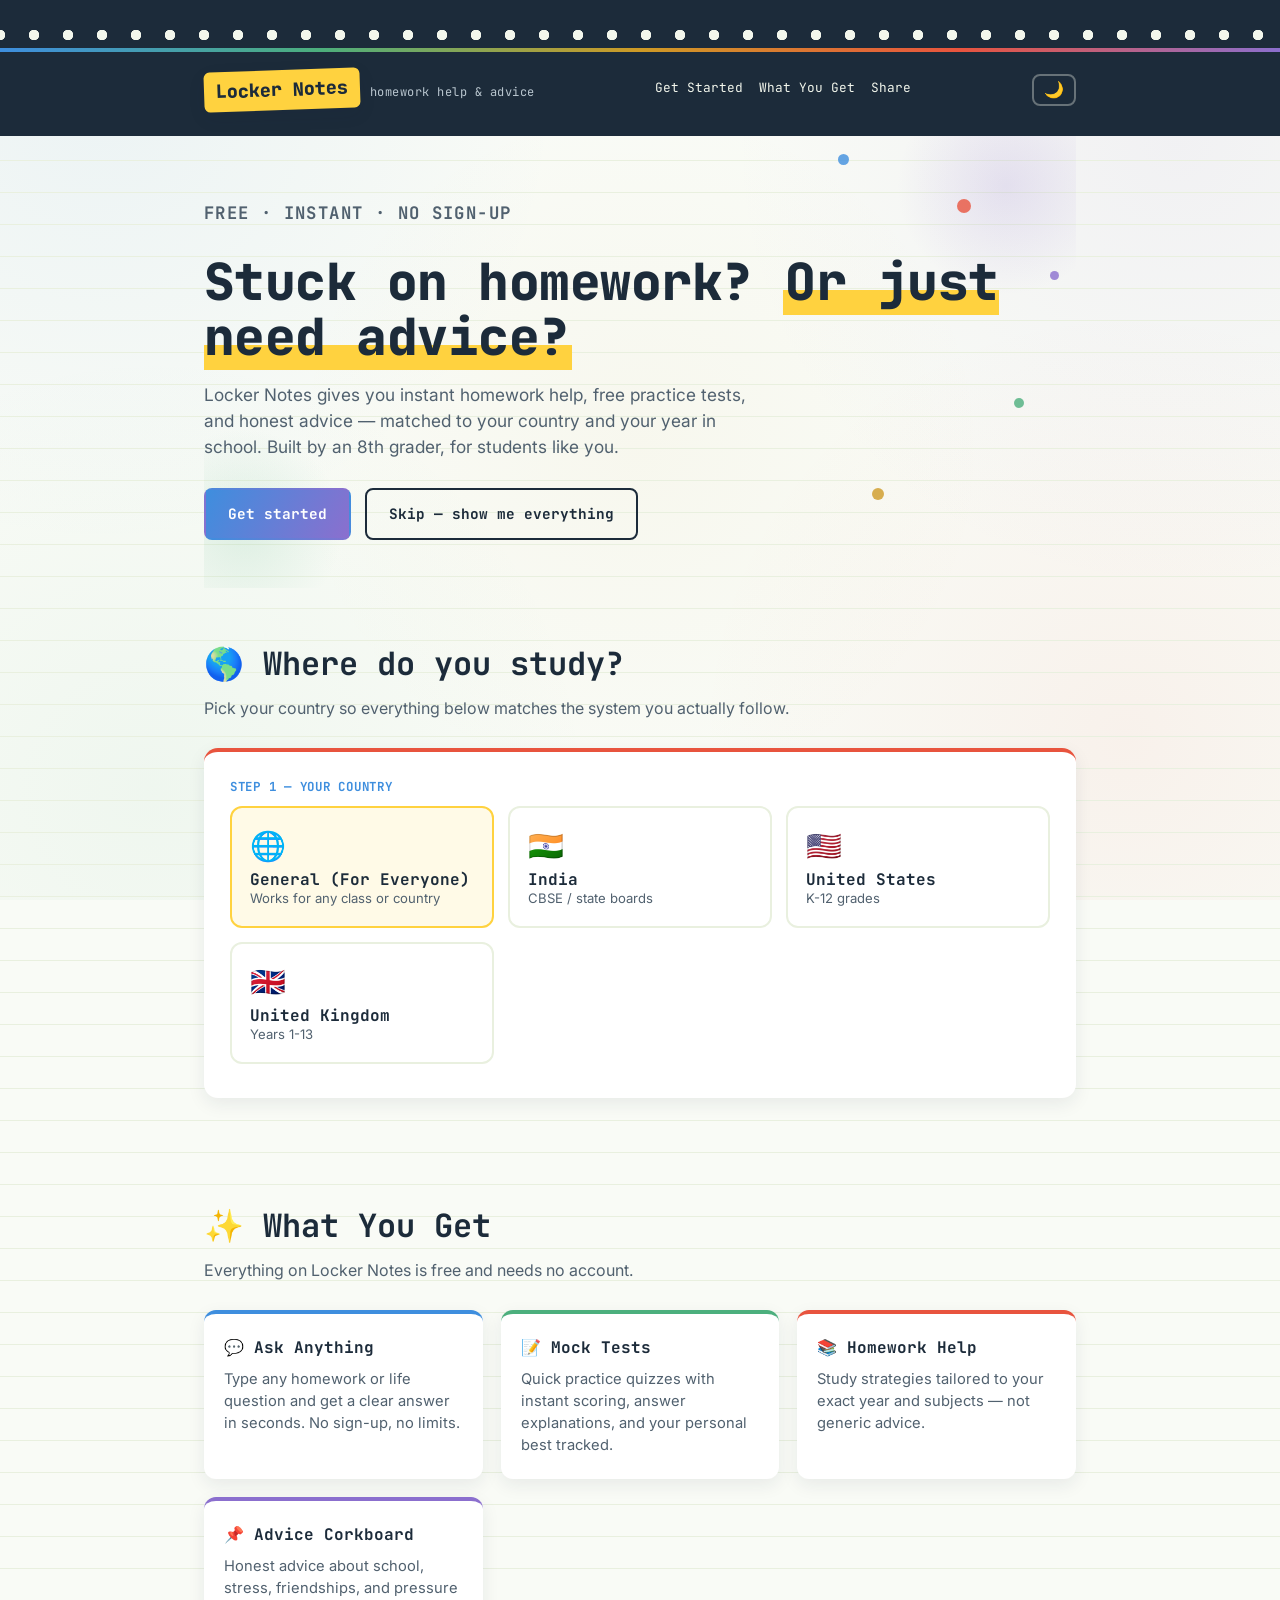
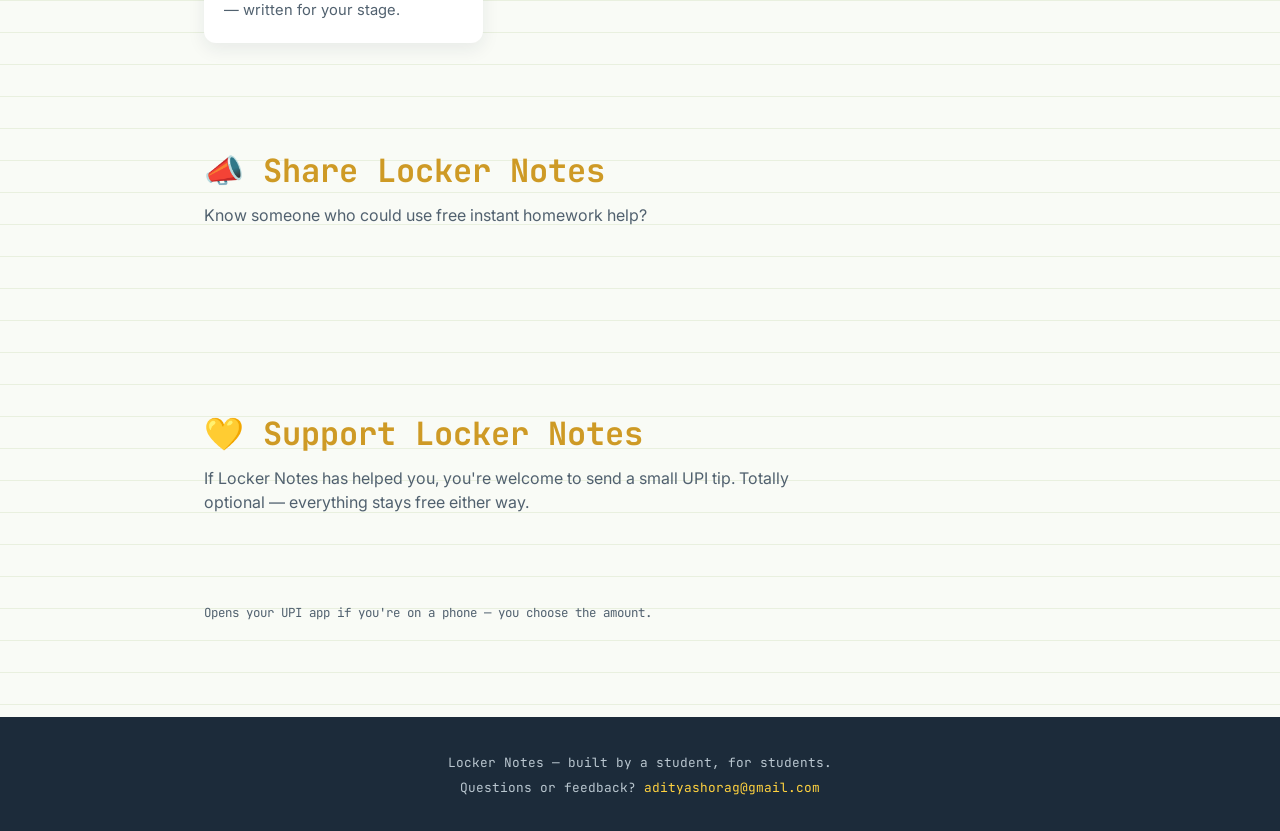
==== index.html @ 2f1f5965 "Update index.html" ====
<!DOCTYPE html>
<html lang="en">
<head>
<meta charset="UTF-8">
<meta name="viewport" content="width=device-width, initial-scale=1.0">
<meta name="google-site-verification" content="AP9LvEJJKr02ucVjpf7Tzosmf3oper6ZNiyNv8KNEbU" />
<script>
(function(){try{var t=localStorage.getItem('lockerNotesTheme');if(t==='dark'){document.documentElement.setAttribute('data-theme','dark');}}catch(e){}})();
</script>
<link rel="icon" type="image/svg+xml" href="data:image/svg+xml,<svg xmlns='http://www.w3.org/2000/svg' viewBox='0 0 64 64'><rect width='64' height='64' rx='14' fill='%23FFD23F'/><text x='32' y='45' font-family='monospace' font-weight='800' font-size='36' fill='%231C2B3A' text-anchor='middle'>L</text></svg>">
<link rel="manifest" href="manifest.json">
<meta name="theme-color" content="#1C2B3A">
<meta name="apple-mobile-web-app-capable" content="yes">
<meta name="apple-mobile-web-app-title" content="Locker Notes">
<link rel="apple-touch-icon" href="icon-192.png">
<link rel="preconnect" href="https://fonts.googleapis.com">
<link rel="preconnect" href="https://fonts.gstatic.com" crossorigin>
<link rel="preload" as="style" href="https://fonts.googleapis.com/css2?family=JetBrains+Mono:wght@400;600;700;800&family=Inter:wght@400;500;600;700&display=swap">
<link href="https://fonts.googleapis.com/css2?family=JetBrains+Mono:wght@400;600;700;800&family=Inter:wght@400;500;600;700&display=swap" rel="stylesheet" media="print" onload="this.media='all'">
<noscript><link href="https://fonts.googleapis.com/css2?family=JetBrains+Mono:wght@400;600;700;800&family=Inter:wght@400;500;600;700&display=swap" rel="stylesheet"></noscript>
<script type='module' src='https://static.cloudflareinsights.com/beacon.min.js' data-cf-beacon='{"token": "ec86fbf6aa5c4fb08f10c71c2e8cd34a"}'></script>
<title>Locker Notes &mdash; Free Homework Help, Mock Tests &amp; Advice</title>
<meta name="description" content="Free instant homework help, practice tests, and advice for students. Pick your country and class. No sign-up needed.">
<meta property="og:title" content="Locker Notes &mdash; Free Homework Help &amp; Advice">
<meta property="og:description" content="Free instant homework help, mock tests, and advice for students. Built by an 8th grader.">
<meta property="og:type" content="website">
<meta property="og:url" content="https://adityashorag-crypto.github.io/Locker-Notes/">
<meta property="og:image" content="https://adityashorag-crypto.github.io/Locker-Notes/og-image.png">
<meta name="twitter:card" content="summary_large_image">
<meta name="twitter:image" content="https://adityashorag-crypto.github.io/Locker-Notes/og-image.png">
<style>

:root{
--paper:#F9FBF6;
--paper-line:#E9F0DF;
--panel:#FFFFFF;
--ink:#1C2B3A;
--ink-soft:#51616F;
--dark-navy:#1C2B3A;
--cream:#F2F6EC;
--highlighter:#FFD23F;
--blue:#3E8EDE;
--green:#4CAF7D;
--coral:#E8543E;
--mustard:#CE9A25;
--purple:#8B6FCE;
--radius:14px;
--shadow:0 6px 18px rgba(28,43,58,0.08);
--mono:'JetBrains Mono', ui-monospace, monospace;
--sans:'Inter', system-ui, sans-serif;
}
:root[data-theme="dark"]{
--paper:#121A22;
--paper-line:#232F3A;
--panel:#1B2530;
--ink:#E8EEF2;
--ink-soft:#9FB0BD;
}
*{box-sizing:border-box;}
html{scroll-behavior:smooth;}
@media (prefers-reduced-motion: reduce){
html{scroll-behavior:auto;}
*{animation-duration:0.001ms !important; transition-duration:0.001ms !important;}
}
body{
margin:0;
background:
linear-gradient(var(--paper-line) 1px, transparent 1px),
radial-gradient(circle at 8% 10%, rgba(62,142,222,0.07), transparent 32%),
radial-gradient(circle at 92% 16%, rgba(139,111,206,0.07), transparent 32%),
radial-gradient(circle at 12% 88%, rgba(76,175,125,0.06), transparent 32%),
radial-gradient(circle at 88% 82%, rgba(232,84,62,0.06), transparent 32%),
radial-gradient(circle at 50% 50%, rgba(206,154,37,0.04), transparent 45%);
background-size: 100% 32px, cover, cover, cover, cover, cover;
background-attachment: scroll, fixed, fixed, fixed, fixed, fixed;
background-color:var(--paper);
color:var(--ink);
font-family:var(--sans);
line-height:1.5;
-webkit-font-smoothing:antialiased;
transition: background-color 0.3s ease, color 0.3s ease;
}
a{color:var(--blue);}
a:focus-visible, button:focus-visible, input:focus-visible, textarea:focus-visible, select:focus-visible{
outline:3px solid var(--blue);
outline-offset:2px;
border-radius:4px;
}
.wrap{max-width:920px; margin:0 auto; padding:0 24px;}

/* ---------- Header : spiral notebook edge ---------- */
header{
background:var(--dark-navy);
color:var(--cream);
padding-top:22px;
position:relative;
}
.spiral{
height:26px;
background-image: radial-gradient(circle 6px, var(--cream) 5px, transparent 5.5px);
background-size:34px 26px;
background-position: 17px center;
background-repeat:repeat-x;
background-color:var(--dark-navy);
}
.thread{
height:4px;
background:linear-gradient(90deg, var(--blue), var(--green), var(--mustard), var(--coral), var(--purple));
}
.header-inner{
display:flex; align-items:center; justify-content:space-between;
padding:18px 24px 26px;
max-width:920px; margin:0 auto;
flex-wrap:wrap; gap:12px;
}
.brand{
display:flex; align-items:baseline; gap:10px;
}
.brand-tab{
font-family:var(--mono); font-weight:800; font-size:1.15rem;
background:var(--highlighter); color:var(--dark-navy);
padding:6px 12px; border-radius:6px;
transform:rotate(-2deg);
box-shadow:var(--shadow);
}
.brand-sub{ font-family:var(--mono); font-size:0.75rem; color:#B9C6CF; letter-spacing:0.04em;}
nav{display:flex; gap:16px; font-family:var(--mono); font-size:0.8rem; flex-wrap:wrap;}
nav a{color:var(--cream); text-decoration:none; border-bottom:2px solid transparent; padding-bottom:2px; transition:border-color 0.2s ease, color 0.2s ease;}
nav a:hover{border-bottom-color:var(--highlighter);}
.theme-toggle{
background:transparent; border:2px solid rgba(242,246,236,0.35); border-radius:8px;
color:var(--cream); font-size:1rem; padding:6px 10px; cursor:pointer; line-height:1;
transition:background 0.2s ease, transform 0.15s ease;
}
.theme-toggle:hover{background:rgba(242,246,236,0.12);}
.theme-toggle:active{transform:scale(0.92);}

/* ---------- Hero ---------- */
.hero{padding:64px 0 48px; position:relative; overflow:hidden;}
.hero::before{
content:"";
position:absolute; top:-60px; right:-40px; width:220px; height:220px;
background:radial-gradient(circle, rgba(139,111,206,0.16), transparent 70%);
z-index:0; pointer-events:none;
}
.hero::after{
content:"";
position:absolute; bottom:-40px; left:-60px; width:200px; height:200px;
background:radial-gradient(circle, rgba(76,175,125,0.14), transparent 70%);
z-index:0; pointer-events:none;
}
.hero > *{position:relative; z-index:1;}
.hero-confetti{position:absolute; inset:0; overflow:hidden; pointer-events:none;}
.confetti{position:absolute; border-radius:50%; opacity:0.8;}
.confetti.c1{width:14px; height:14px; background:var(--coral); top:14%; right:12%;}
.confetti.c2{width:10px; height:10px; background:var(--green); top:58%; right:6%;}
.confetti.c3{width:12px; height:12px; background:var(--mustard); top:78%; right:22%;}
.confetti.c4{width:9px; height:9px; background:var(--purple); top:30%; right:2%;}
.confetti.c5{width:11px; height:11px; background:var(--blue); top:4%; right:26%;}
.eyebrow{
font-family:var(--mono); font-size:0.8rem; color:var(--blue);
letter-spacing:0.08em; text-transform:uppercase; margin:0 0 14px; font-weight:700;
}
h1{
font-family:var(--mono); font-weight:800;
font-size:clamp(2rem, 5vw, 3.2rem);
line-height:1.08; margin:0 0 18px; letter-spacing:-0.01em;
}
h1 .hl{
background-image: linear-gradient(transparent 62%, var(--highlighter) 62%);
background-repeat: no-repeat;
background-size: 0% 100%;
animation: highlightSweep 0.7s ease-out 0.3s forwards;
padding: 0 2px;
}
@keyframes highlightSweep{
to { background-size: 100% 100%; }
}
.hero p{
font-size:1.08rem; color:var(--ink-soft); max-width:52ch; margin:0 0 28px;
}
.cta-row{display:flex; gap:14px; flex-wrap:wrap;}
.btn{
font-family:var(--mono); font-weight:700; font-size:0.9rem;
padding:13px 22px; border-radius:8px; text-decoration:none;
border:2px solid var(--ink); cursor:pointer; display:inline-block;
transition:transform 0.15s ease, filter 0.15s ease, background 0.15s ease, color 0.15s ease, border-color 0.15s ease;
}
.btn-solid{background:linear-gradient(120deg, var(--blue), var(--purple)); color:#fff; border-color:transparent;}
.btn-solid:hover{filter:brightness(1.08); transform:translateY(-1px);}
.btn-solid:active{transform:scale(0.97);}
.btn-ghost{background:transparent; color:var(--ink);}
.btn-ghost:hover{background:rgba(62,142,222,0.08); border-color:var(--blue); color:var(--blue);}
.btn-ghost:active{transform:scale(0.97);}
section{padding:52px 0;}
.section-head{margin-bottom:28px; max-width:60ch;}
.section-head h2{
font-family:var(--mono); font-size:clamp(1.5rem,3vw,2rem); margin:0 0 8px;
}
.section-head p{color:var(--ink-soft); margin:0;}
#classpicker .section-head h2{color:var(--coral);}
#quick .section-head h2{color:var(--blue);}
#help .section-head h2{color:var(--green);}
#mocktest .section-head h2{color:var(--green);}
#ask .section-head h2{color:var(--coral);}
#advice .section-head h2{color:var(--purple);}
#share .section-head h2{color:var(--mustard);}
#support .section-head h2{color:var(--mustard);}

/* ---------- Scroll-reveal ---------- */
.reveal{opacity:0; transform:translateY(24px); transition:opacity 0.6s ease, transform 0.6s ease;}
.reveal.in-view{opacity:1; transform:translateY(0);}

/* ---------- Class Picker ---------- */
.class-wrap{
background:var(--panel); border-radius:var(--radius);
box-shadow:var(--shadow); padding:26px;
border-top:4px solid var(--coral);
}
.class-grid{
display:grid; grid-template-columns:repeat(4, 1fr); gap:10px;
}
.class-btn{
font-family:var(--mono); font-weight:700; font-size:0.95rem;
padding:16px 8px; border-radius:10px; border:2px solid var(--paper-line);
background:var(--paper); color:var(--ink); cursor:pointer;
transition:transform 0.12s ease, border-color 0.15s ease, background 0.15s ease;
}
.class-btn:hover{border-color:var(--coral);}
.class-btn:active{transform:scale(0.95);}
.class-btn.active{
background:linear-gradient(120deg, var(--blue), var(--purple)); color:#fff; border-color:transparent;
}
.class-current{font-family:var(--mono); font-size:0.85rem; color:var(--ink-soft); margin:16px 0 0;}
.class-current strong{color:var(--coral);}

/* ---------- Quick Answers ---------- */
.search-wrap{
background:var(--panel); border-radius:var(--radius);
box-shadow:var(--shadow); padding:26px 26px 22px;
border-top:4px solid var(--blue);
}
.search-input{
width:100%; font-family:var(--sans); font-size:1.05rem;
padding:14px 16px; border-radius:10px; border:2px solid var(--paper-line);
background:var(--paper); color:var(--ink);
}
.search-input:focus{border-color:var(--blue); outline:none;}
.search-hint{font-family:var(--mono); font-size:0.78rem; color:var(--ink-soft); margin:10px 0 0;}
.search-trust{font-family:var(--mono); font-size:0.78rem; color:var(--green); margin:4px 0 0; font-weight:700;}
.qa-results{display:grid; gap:16px; margin-top:20px;}
.qa-item{border-left:4px solid var(--blue); padding:8px 12px 8px 16px; border-radius:0 8px 8px 0;}
.qa-item[data-tag="math"]{border-color:var(--blue); background:rgba(62,142,222,0.05);}
.qa-item[data-tag="sci"]{border-color:var(--green); background:rgba(76,175,125,0.06);}
.qa-item[data-tag="eng"]{border-color:var(--coral); background:rgba(232,84,62,0.05);}
.qa-item[data-tag="hist"]{border-color:var(--mustard); background:rgba(206,154,37,0.06);}
.qa-item[data-tag="life"]{border-color:var(--purple); background:rgba(139,111,206,0.06);}
.qa-item .q{font-family:var(--mono); font-weight:700; font-size:0.95rem; margin:0 0 4px;}
.qa-item .a{margin:0; color:var(--ink-soft); font-size:0.95rem;}
.qa-empty{font-size:0.95rem; color:var(--ink-soft); padding:8px 4px;}
.qa-empty a{color:var(--blue); font-weight:600;}

/* ---------- Binder tabs (Homework Help) ---------- */
.tabbar{display:flex; gap:6px; flex-wrap:wrap; margin-bottom:0;}
.tab-btn{
font-family:var(--mono); font-weight:700; font-size:0.85rem;
padding:12px 18px 10px; border:none; cursor:pointer;
border-radius:10px 10px 0 0;
background:#E4EADB; color:var(--ink-soft);
position:relative; top:2px;
transition:color 0.15s ease, background 0.15s ease, transform 0.1s ease;
}
:root[data-theme="dark"] .tab-btn{background:#232F3A;}
.tab-btn:active{transform:scale(0.96);}
.tab-btn[aria-selected="true"]{
background:var(--panel); color:var(--ink);
box-shadow:0 -2px 8px rgba(28,43,58,0.06);
}
.tab-btn[data-c="math"][aria-selected="true"]{border-top:4px solid var(--blue);}
.tab-btn[data-c="sci"][aria-selected="true"]{border-top:4px solid var(--green);}
.tab-btn[data-c="eng"][aria-selected="true"]{border-top:4px solid var(--coral);}
.tab-btn[data-c="hist"][aria-selected="true"]{border-top:4px solid var(--mustard);}
.tab-btn[data-c="math"]:hover{color:var(--blue);}
.tab-btn[data-c="sci"]:hover{color:var(--green);}
.tab-btn[data-c="eng"]:hover{color:var(--coral);}
.tab-btn[data-c="hist"]:hover{color:var(--mustard);}
.panel-wrap{
background:var(--panel); border-radius:0 12px 12px 12px;
box-shadow:var(--shadow); padding:28px 26px;
}
.panel{display:none;}
.panel.active{display:block;}
.panel h3{font-family:var(--mono); font-size:1.05rem; margin:0 0 4px;}
.panel .sub{color:var(--ink-soft); font-size:0.9rem; margin:0 0 18px;}
.tip-list{list-style:none; margin:0; padding:0; display:grid; gap:14px;}
.tip-list li{
padding-left:30px; position:relative; font-size:0.98rem;
}
.tip-list li::before{
content:"→"; position:absolute; left:0; font-family:var(--mono); font-weight:700; color:var(--blue);
}
.panel[data-p="sci"] .tip-list li::before{color:var(--green);}
.panel[data-p="eng"] .tip-list li::before{color:var(--coral);}
.panel[data-p="hist"] .tip-list li::before{color:var(--mustard);}
.tip-list strong{display:block; font-family:var(--mono); font-size:0.92rem; margin-bottom:2px;}

/* ---------- Mock Tests ---------- */
.mock-wrap{
background:var(--panel); border-radius:var(--radius);
box-shadow:var(--shadow); padding:26px;
border-top:4px solid var(--green);
}
.mock-controls{display:flex; gap:12px; flex-wrap:wrap; margin-bottom:6px;}
.mock-controls select{
font-family:var(--sans); font-size:1rem; padding:10px 14px; border-radius:8px;
border:2px solid var(--paper-line); background:var(--paper); color:var(--ink);
}
.mock-controls select:focus{border-color:var(--green); outline:none;}
.mock-note{font-family:var(--mono); font-size:0.78rem; color:var(--ink-soft); margin:10px 0 18px;}
.mock-best-info{font-family:var(--mono); font-size:0.85rem; color:var(--ink-soft); margin:0 0 12px;}
.mock-progress-track{width:100%; height:8px; background:var(--paper-line); border-radius:4px; overflow:hidden; margin-bottom:18px;}
.mock-progress-fill{height:100%; width:0%; background:linear-gradient(90deg, var(--green), var(--blue)); transition:width 0.3s ease;}
.mock-result{
font-family:var(--mono); font-weight:700; font-size:1.05rem; color:var(--green);
margin-bottom:16px; display:none; padding:12px 16px; background:rgba(76,175,125,0.1); border-radius:8px;
}
.mock-result.visible{display:block;}
.mock-result.perfect{
background:rgba(255,210,63,0.3); color:var(--dark-navy); border:2px solid var(--highlighter);
animation:perfectPulse 0.5s ease;
}
@keyframes perfectPulse{
0%{transform:scale(0.94);}
60%{transform:scale(1.04);}
100%{transform:scale(1);}
}
.mock-question{
background:var(--paper); border-radius:10px; padding:16px 18px; margin-bottom:14px;
border-left:4px solid var(--green);
}
.mock-q-text{font-family:var(--mono); font-weight:700; font-size:0.92rem; margin:0 0 10px;}
.mock-option{
display:flex; align-items:center; gap:8px; padding:8px 10px; border-radius:6px;
margin-bottom:4px; cursor:pointer; font-size:0.95rem;
}
.mock-option:hover{background:rgba(76,175,125,0.08);}
.mock-option.correct{background:rgba(76,175,125,0.22); font-weight:700;}
.mock-option.incorrect{background:rgba(232,84,62,0.18); text-decoration:line-through;}
.mock-soon{
background:var(--paper); border-radius:10px; padding:28px 22px; text-align:center;
border:2px dashed var(--paper-line);
}
.mock-soon p{font-family:var(--mono); color:var(--ink-soft); margin:0; font-size:0.95rem;}

/* ---------- Confetti celebration ---------- */
.confetti-piece{
position:fixed; top:-20px; width:9px; height:14px; opacity:0.95;
z-index:999; pointer-events:none; border-radius:2px;
animation-name:confettiFall; animation-timing-function:ease-in; animation-fill-mode:forwards;
}
@keyframes confettiFall{
0%{ transform:translateY(0) rotate(0deg); opacity:1; }
100%{ transform:translateY(100vh) rotate(560deg); opacity:0; }
}

/* ---------- Ask Anything ---------- */
.ask-wrap{
background:var(--panel); border-radius:var(--radius);
box-shadow:var(--shadow); padding:26px;
border-top:4px solid var(--coral);
}
#questionInput{
width:100%; font-family:var(--sans); font-size:1.05rem;
padding:14px 16px; border-radius:10px; border:2px solid var(--paper-line);
background:var(--paper); color:var(--ink); resize:vertical; min-height:100px;
}
#questionInput:focus{border-color:var(--coral); outline:none;}
.ask-wrap .btn{margin-top:14px;}
.ask-note{font-family:var(--mono); font-size:0.78rem; color:var(--ink-soft); margin:10px 0 0;}
.answer-box{
margin-top:20px; padding:16px 18px; border-radius:10px;
background:var(--paper); border-left:4px solid var(--coral);
font-size:0.98rem; color:var(--ink);
display:none;
}
.answer-box.visible{display:block;}
.answer-box.loading{color:var(--ink-soft); font-style:italic;}
.answer-box.error{border-left-color:#B23A28; color:#B23A28;}
.answer-main{white-space:pre-wrap;}
.flow-chart{display:flex; flex-direction:column; gap:6px; margin-top:16px; align-items:flex-start;}
.flow-step{
background:#fff; border-left:4px solid var(--coral); border-radius:0 8px 8px 0;
padding:10px 14px; font-family:var(--mono); font-size:0.85rem; color:var(--ink);
box-shadow:var(--shadow); max-width:100%;
}
:root[data-theme="dark"] .flow-step{background:var(--panel);}
.flow-arrow{font-family:var(--mono); font-weight:700; color:var(--coral); font-size:1rem; padding-left:14px;}

/* ---------- Advice corkboard ---------- */
.corkboard{
background:#DCC9A3;
border-radius:var(--radius);
padding:34px 28px;
display:grid; grid-template-columns:repeat(auto-fit, minmax(210px,1fr));
gap:22px;
box-shadow: inset 0 0 0 1px rgba(0,0,0,0.04);
}
.note{
background:var(--highlighter); padding:18px 18px 20px; border-radius:2px;
box-shadow:0 8px 14px rgba(0,0,0,0.16);
font-size:0.92rem;
transition:transform 0.15s ease, box-shadow 0.15s ease;
position:relative;
color:var(--dark-navy);
}
.note::before{
content:"";
position:absolute; top:-8px; left:50%; transform:translateX(-50%);
width:14px; height:14px; border-radius:50%;
background:radial-gradient(circle at 35% 35%, #fff, var(--coral) 55%, #7a2418 100%);
box-shadow:0 2px 3px rgba(0,0,0,0.35);
}
.note:nth-child(6n+1){transform:rotate(-2.5deg); background:var(--highlighter);}
.note:nth-child(6n+2){transform:rotate(1.5deg); background:#B7E4C7;}
.note:nth-child(6n+3){transform:rotate(-1.2deg); background:#AFD4F2;}
.note:nth-child(6n+4){transform:rotate(2.4deg); background:#F3B8B0;}
.note:nth-child(6n+5){transform:rotate(-2deg); background:#E3D2F5;}
.note:nth-child(6n+6){transform:rotate(1.8deg); background:#F5E1B8;}
.note:hover{transform:scale(1.04) !important; box-shadow:0 12px 20px rgba(0,0,0,0.22); z-index:2;}
.note p{margin:0;}
.note strong{display:block; font-family:var(--mono); font-size:0.8rem; margin-bottom:6px; color:#51616F;}
.stream-row{display:flex; gap:10px; flex-wrap:wrap; margin-top:10px;}
.stream-btn{flex:1; min-width:120px;}
.tip-list li::before{color:var(--tip-color, var(--blue)) !important;}
.advice-tier-label{font-family:var(--mono); font-size:0.78rem; color:var(--purple); font-weight:700; margin:0 0 16px;}

/* ---------- Share / Support sections ---------- */
.share-row{display:flex; gap:14px; flex-wrap:wrap; align-items:center;}
.copy-feedback{font-family:var(--mono); font-size:0.78rem; color:var(--green); font-weight:700;}

/* ---------- Footer ---------- */
footer{
background:var(--dark-navy); color:#B9C6CF; padding:36px 24px 28px;
margin-top:24px; text-align:center;
}
footer p{font-family:var(--mono); font-size:0.8rem; margin:0 0 6px;}
footer a{color:var(--highlighter); text-decoration:none;}
footer a:hover{text-decoration:underline;}

/* ---------- Responsive ---------- */
@media (max-width:640px){
.header-inner{flex-direction:column; align-items:flex-start;}
nav{gap:12px; flex-wrap:wrap; font-size:0.76rem;}
.hero{padding:44px 0 32px;}
.corkboard{padding:24px 18px;}
.panel-wrap{padding:22px 18px;}
.class-grid{grid-template-columns:repeat(3, 1fr);}
}

/* ---------- Homepage extras ---------- */
.country-grid{display:grid; grid-template-columns:repeat(auto-fit,minmax(200px,1fr)); gap:14px; margin-bottom:8px;}
.country-card{
background:var(--panel); border:2px solid var(--paper-line); border-radius:12px;
padding:20px 18px; cursor:pointer; text-align:left; font-family:var(--sans);
transition:transform 0.12s ease, border-color 0.15s ease, box-shadow 0.15s ease;
color:var(--ink);
}
.country-card:hover{border-color:var(--blue); box-shadow:var(--shadow);}
.country-card:active{transform:scale(0.97);}
.country-card.active{border-color:var(--blue); background:rgba(62,142,222,0.07);}
.country-flag{font-size:1.8rem; display:block; margin-bottom:6px;}
.country-name{font-family:var(--mono); font-weight:700; font-size:1rem; display:block;}
.country-sub{font-size:0.82rem; color:var(--ink-soft);}
.general-card{border-color:var(--highlighter); background:rgba(255,210,63,0.12);}
.general-card:hover{border-color:var(--mustard);}
.level-grid{display:grid; grid-template-columns:repeat(4,1fr); gap:10px; margin-top:8px;}
.level-btn{
font-family:var(--mono); font-weight:700; font-size:0.95rem;
padding:16px 8px; border-radius:10px; border:2px solid var(--paper-line);
background:var(--paper); color:var(--ink); cursor:pointer; text-decoration:none;
display:block; text-align:center;
transition:transform 0.12s ease, border-color 0.15s ease, background 0.15s ease;
}
.level-btn:hover{border-color:var(--coral); color:var(--ink);}
.level-btn:active{transform:scale(0.95);}
.general-btn{
grid-column:1 / -1; background:linear-gradient(120deg, var(--highlighter), var(--mustard));
border-color:transparent; color:var(--dark-navy); font-size:1rem; padding:18px;
}
.general-btn:hover{filter:brightness(1.06); color:var(--dark-navy);}
.step-label{font-family:var(--mono); font-size:0.78rem; color:var(--blue); font-weight:700; letter-spacing:0.06em; text-transform:uppercase; margin:0 0 10px;}
.feature-grid{display:grid; grid-template-columns:repeat(auto-fit,minmax(210px,1fr)); gap:18px;}
.feature-card{background:var(--panel); border-radius:12px; padding:22px 20px; box-shadow:var(--shadow); border-top:4px solid var(--blue);}
.feature-card:nth-child(2){border-top-color:var(--green);}
.feature-card:nth-child(3){border-top-color:var(--coral);}
.feature-card:nth-child(4){border-top-color:var(--purple);}
.feature-card h3{font-family:var(--mono); font-size:1rem; margin:0 0 8px;}
.feature-card p{margin:0; font-size:0.92rem; color:var(--ink-soft);}
.back-link{font-family:var(--mono); font-size:0.85rem; display:inline-block; margin-bottom:18px; text-decoration:none;}
.back-link:hover{text-decoration:underline;}
.page-context{
background:var(--panel); border-radius:12px; padding:18px 22px; box-shadow:var(--shadow);
border-left:4px solid var(--coral); margin-bottom:8px;
display:flex; justify-content:space-between; align-items:center; gap:14px; flex-wrap:wrap;
}
.page-context h2{font-family:var(--mono); font-size:1.2rem; margin:0;}
.page-context p{margin:2px 0 0; font-size:0.85rem; color:var(--ink-soft);}
@media (max-width:640px){
.level-grid{grid-template-columns:repeat(3,1fr);}
}

</style>
</head>
<body>
<header>
<div class="spiral"></div>
<div class="thread"></div>
<div class="header-inner">
<a href="index.html" style="text-decoration:none;"><div class="brand">
<span class="brand-tab">Locker Notes</span>
<span class="brand-sub">homework help &amp; advice</span>
</div></a>
<nav><a href="#start">Get Started</a><a href="#features">What You Get</a><a href="#share">Share</a></nav>
<button class="theme-toggle" id="themeToggleBtn" onclick="toggleTheme()" aria-label="Toggle dark mode">&#127769;</button>
</div>
</header>
<main class="wrap">

<section class="hero">
<div class="hero-confetti">
<span class="confetti c1"></span><span class="confetti c2"></span><span class="confetti c3"></span>
<span class="confetti c4"></span><span class="confetti c5"></span>
</div>
<p class="eyebrow">Free &middot; Instant &middot; No sign-up</p>
<h1>Stuck on homework? <span class="hl">Or just need advice?</span></h1>
<p>Locker Notes gives you instant homework help, free practice tests, and honest advice &mdash; matched to your country and your year in school. Built by an 8th grader, for students like you.</p>
<div class="cta-row">
<a href="#start" class="btn btn-solid">Get started</a>
<a href="class.html?country=general" class="btn btn-ghost">Skip &mdash; show me everything</a>
</div>
</section>

<section id="start">
<div class="section-head">
<h2>&#127758; Where do you study?</h2>
<p>Pick your country so everything below matches the system you actually follow.</p>
</div>
<div class="class-wrap reveal">
<p class="step-label">Step 1 &mdash; Your country</p>
<div class="country-grid" id="countryGrid"></div>
<div id="levelArea"></div>
</div>
</section>

<section id="features">
<div class="section-head">
<h2>&#10024; What You Get</h2>
<p>Everything on Locker Notes is free and needs no account.</p>
</div>
<div class="feature-grid reveal">
<div class="feature-card">
<h3>&#128172; Ask Anything</h3>
<p>Type any homework or life question and get a clear answer in seconds. No sign-up, no limits.</p>
</div>
<div class="feature-card">
<h3>&#128221; Mock Tests</h3>
<p>Quick practice quizzes with instant scoring, answer explanations, and your personal best tracked.</p>
</div>
<div class="feature-card">
<h3>&#128218; Homework Help</h3>
<p>Study strategies tailored to your exact year and subjects &mdash; not generic advice.</p>
</div>
<div class="feature-card">
<h3>&#128204; Advice Corkboard</h3>
<p>Honest advice about school, stress, friendships, and pressure &mdash; written for your stage.</p>
</div>
</div>
</section>

<section id="share">
<div class="section-head">
<h2>&#128227; Share Locker Notes</h2>
<p>Know someone who could use free instant homework help?</p>
</div>
<div class="share-row reveal">
<a class="btn btn-solid" target="_blank" rel="noopener" href="https://wa.me/?text=Check%20out%20Locker%20Notes%20%E2%80%94%20free%20instant%20homework%20help%20and%20advice%3A%20https%3A%2F%2Fadityashorag-crypto.github.io%2FLocker-Notes%2F">Share on WhatsApp</a>
<a class="btn btn-ghost" target="_blank" rel="noopener" href="https://twitter.com/intent/tweet?text=Check%20out%20Locker%20Notes%20%E2%80%94%20free%20instant%20homework%20help%20and%20advice%3A%20https%3A%2F%2Fadityashorag-crypto.github.io%2FLocker-Notes%2F">Share on X</a>
<button class="btn btn-ghost" onclick="copyLink()">Copy link</button>
<span class="copy-feedback" id="copyFeedback"></span>
</div>
</section>

<section id="support">
<div class="section-head">
<h2>&#128155; Support Locker Notes</h2>
<p>If Locker Notes has helped you, you're welcome to send a small UPI tip. Totally optional &mdash; everything stays free either way.</p>
</div>
<div class="share-row reveal">
<a class="btn btn-solid" href="upi://pay?pa=YOUR_UPI_ID_HERE&pn=Locker%20Notes&cu=INR">&#128155; Support via UPI</a>
</div>
<p class="mock-note">Opens your UPI app if you're on a phone &mdash; you choose the amount.</p>
</section>

</main>
<footer>
<p>Locker Notes &mdash; built by a student, for students.</p>
<p>Questions or feedback? <a href="mailto:adityashorag@gmail.com">adityashorag@gmail.com</a></p>
</footer>
<script>
const COUNTRIES = {"general": {"name": "General", "sub": "For everyone", "flag": "🌐", "levelLabel": "", "levels": [], "streams": null}, "india": {"name": "India", "sub": "CBSE / state boards", "flag": "🇮🇳", "levelLabel": "Class", "levels": [1, 2, 3, 4, 5, 6, 7, 8, 9, 10, 11, 12], "streams": [11, 12]}, "usa": {"name": "United States", "sub": "K-12 grades", "flag": "🇺🇸", "levelLabel": "Grade", "levels": [1, 2, 3, 4, 5, 6, 7, 8, 9, 10, 11, 12], "streams": null}, "uk": {"name": "United Kingdom", "sub": "Years 1-13", "flag": "🇬🇧", "levelLabel": "Year", "levels": [1, 2, 3, 4, 5, 6, 7, 8, 9, 10, 11, 12, 13], "streams": null}};
const CONTENT = {"india": {"hw": {"1": [{"key": "math", "label": "Maths", "tips": [{"h": "Count out loud", "b": "Use your fingers, beads, or anything around you. Counting physical things makes numbers real."}, {"h": "Practise writing numbers", "b": "Write each number slowly and neatly. Speed comes later."}, {"h": "Play number games", "b": "Spotting numbers on signs and buses is practice too."}]}, {"key": "evs", "label": "EVS", "tips": [{"h": "Look around you", "b": "EVS is about the world you already see. Point things out at home and outdoors."}, {"h": "Ask why", "b": "Why do plants need water? Asking questions is how EVS makes sense."}, {"h": "Draw what you learn", "b": "Drawing a plant or an animal helps you remember it."}]}, {"key": "eng", "label": "English", "tips": [{"h": "Read aloud daily", "b": "Even one short page a day builds reading fast."}, {"h": "Sound out new words", "b": "Break the word into parts and say each part slowly."}, {"h": "Learn new words", "b": "Pick one new word a day and try using it."}]}, {"key": "gk", "label": "General Knowledge", "tips": [{"h": "Ask about the world", "b": "Where is this from? Who made it? Curiosity is GK practice."}, {"h": "Look at pictures", "b": "Picture books and maps teach a lot without much reading."}, {"h": "Share what you learn", "b": "Telling someone a fact helps you remember it."}]}], "2": [{"key": "math", "label": "Maths", "tips": [{"h": "Master addition and subtraction", "b": "Practise a few sums every day rather than many at once."}, {"h": "Use real objects", "b": "Counting coins or snacks makes maths easier to picture."}, {"h": "Check your answer", "b": "Count again from the start. Rechecking catches most mistakes."}]}, {"key": "evs", "label": "EVS", "tips": [{"h": "Connect to your home", "b": "Plants, animals, and family are all EVS topics you already know."}, {"h": "Observe carefully", "b": "Notice details on your way to school. That is what EVS asks about."}, {"h": "Make simple charts", "b": "Drawing a chart of seasons or animals helps it stick."}]}, {"key": "eng", "label": "English", "tips": [{"h": "Read a little daily", "b": "A short story a day beats a long one once a week."}, {"h": "Practise neat writing", "b": "Slow, careful letters look better than fast, messy ones."}, {"h": "Build a word list", "b": "Write down new words in a small notebook."}]}, {"key": "gk", "label": "General Knowledge", "tips": [{"h": "Learn about India", "b": "States, festivals, and famous places are good starting points."}, {"h": "Watch and listen", "b": "Kid-friendly documentaries teach a lot painlessly."}, {"h": "Quiz yourself", "b": "Ask a family member to test you on what you learned."}]}], "3": [{"key": "math", "label": "Maths", "tips": [{"h": "Learn tables properly", "b": "Tables up to 10 make everything in later years easier. Practise a little daily."}, {"h": "Show your working", "b": "Write each step. It helps you find mistakes and earns marks."}, {"h": "Understand word problems", "b": "Read twice, underline the numbers, then decide what to do."}]}, {"key": "evs", "label": "EVS", "tips": [{"h": "Link to real life", "b": "Almost every EVS chapter connects to something you have seen."}, {"h": "Draw diagrams", "b": "A labelled drawing of a plant or the body sticks better than a paragraph."}, {"h": "Explain it out loud", "b": "Tell someone what you learned. Gaps show up immediately."}]}, {"key": "eng", "label": "English", "tips": [{"h": "Read for meaning", "b": "After reading, close the book and say what happened in your own words."}, {"h": "Learn spelling in groups", "b": "Words with similar patterns are easier learned together."}, {"h": "Write short paragraphs", "b": "Three or four sentences on one idea is good practice."}]}, {"key": "gk", "label": "General Knowledge", "tips": [{"h": "Read a kids' newspaper", "b": "A few minutes of news a week builds general awareness."}, {"h": "Keep a facts notebook", "b": "Write down interesting things you learn anywhere."}, {"h": "Learn the map", "b": "Start with India's states, then move outward."}]}], "4": [{"key": "math", "label": "Maths", "tips": [{"h": "Get comfortable with fractions", "b": "Think of them as parts of a pizza or a chocolate bar."}, {"h": "Practise long multiplication", "b": "Line up your digits carefully. Most errors are alignment errors."}, {"h": "Estimate first", "b": "Guess roughly what the answer should be, then check if your answer is close."}]}, {"key": "sci", "label": "Science", "tips": [{"h": "Understand, do not memorise", "b": "Ask how something works before trying to remember it."}, {"h": "Do simple experiments", "b": "Safe home experiments make concepts much clearer."}, {"h": "Use diagrams", "b": "Draw processes like the water cycle instead of writing them out."}]}, {"key": "eng", "label": "English", "tips": [{"h": "Expand your vocabulary", "b": "Look up words you do not know instead of skipping them."}, {"h": "Plan before writing", "b": "Two or three bullet points before an essay saves a lot of time."}, {"h": "Read your work aloud", "b": "Mistakes are much easier to hear than to see."}]}, {"key": "sst", "label": "Social Studies", "tips": [{"h": "Use maps actively", "b": "Find every place mentioned in your chapter on a map."}, {"h": "Build timelines", "b": "Seeing events in order makes history make sense."}, {"h": "Ask why things happened", "b": "Causes matter more than dates at this stage."}]}], "5": [{"key": "math", "label": "Maths", "tips": [{"h": "Master decimals and fractions", "b": "These come back constantly in later classes. Get them solid now."}, {"h": "Practise mental maths", "b": "Quick mental sums save time in every future exam."}, {"h": "Keep an error list", "b": "Note mistakes you repeat and review them before tests."}]}, {"key": "sci", "label": "Science", "tips": [{"h": "Explain concepts aloud", "b": "If you can explain it simply, you actually understand it."}, {"h": "Draw and label", "b": "Diagrams for cycles and systems stick better than paragraphs."}, {"h": "Connect to real life", "b": "Link each concept to something you have actually seen happen."}]}, {"key": "eng", "label": "English", "tips": [{"h": "Read beyond textbooks", "b": "Storybooks improve your writing more than extra grammar drills."}, {"h": "Structure your writing", "b": "Beginning, middle, end. Even short pieces need shape."}, {"h": "Learn word families", "b": "Learning related words together builds vocabulary fast."}]}, {"key": "sst", "label": "Social Studies", "tips": [{"h": "Turn history into stories", "b": "People remember narratives far better than fact lists."}, {"h": "Practise map work", "b": "Marking locations yourself beats just looking at them."}, {"h": "Compare, do not just list", "b": "Noticing similarities and differences shows real understanding."}]}], "6": [{"key": "math", "label": "Maths", "tips": [{"h": "Show every step", "b": "Even if you know the answer, writing out steps catches mistakes and earns partial credit."}, {"h": "Check with estimation", "b": "Round the numbers first. If your exact answer is far off your estimate, recheck."}, {"h": "Redo from scratch", "b": "If you got something wrong, solve the whole thing fresh instead of just finding the error."}, {"h": "Keep an error log", "b": "Note mistakes you repeat. Reviewing it before a test catches them early."}]}, {"key": "sci", "label": "Science", "tips": [{"h": "Explain it out loud", "b": "If you can explain a concept simply to a friend, you actually understand it."}, {"h": "Draw the process", "b": "Diagrams for cycles and systems stick better than paragraphs."}, {"h": "Connect to real life", "b": "Link the concept to something you have actually seen happen."}, {"h": "Flashcards for terms", "b": "Science is full of specific vocabulary. Quick reviews make definitions stick."}]}, {"key": "eng", "label": "English", "tips": [{"h": "Outline before you write", "b": "Three bullet points for your main ideas saves you from a blank page."}, {"h": "Read it out loud", "b": "Awkward sentences almost always sound wrong when spoken."}, {"h": "Cut ruthlessly", "b": "If a sentence adds nothing new, delete it."}, {"h": "Vary sentence length", "b": "Mixing short and long sentences keeps writing from feeling flat."}]}, {"key": "sst", "label": "Social Studies", "tips": [{"h": "Build a timeline", "b": "Seeing events in order makes cause and effect click."}, {"h": "Ask why, not just what", "b": "Teachers care more about why something happened than the exact date."}, {"h": "Turn it into a story", "b": "People remember stories better than fact lists."}, {"h": "Compare, do not just list", "b": "Comparing causes and effects across events shows deeper understanding."}]}], "7": [{"key": "math", "label": "Maths", "tips": [{"h": "Show every step", "b": "Even if you know the answer, writing out steps catches mistakes and earns partial credit."}, {"h": "Check with estimation", "b": "Round the numbers first. If your exact answer is far off your estimate, recheck."}, {"h": "Redo from scratch", "b": "If you got something wrong, solve the whole thing fresh instead of just finding the error."}, {"h": "Keep an error log", "b": "Note mistakes you repeat. Reviewing it before a test catches them early."}]}, {"key": "sci", "label": "Science", "tips": [{"h": "Explain it out loud", "b": "If you can explain a concept simply to a friend, you actually understand it."}, {"h": "Draw the process", "b": "Diagrams for cycles and systems stick better than paragraphs."}, {"h": "Connect to real life", "b": "Link the concept to something you have actually seen happen."}, {"h": "Flashcards for terms", "b": "Science is full of specific vocabulary. Quick reviews make definitions stick."}]}, {"key": "eng", "label": "English", "tips": [{"h": "Outline before you write", "b": "Three bullet points for your main ideas saves you from a blank page."}, {"h": "Read it out loud", "b": "Awkward sentences almost always sound wrong when spoken."}, {"h": "Cut ruthlessly", "b": "If a sentence adds nothing new, delete it."}, {"h": "Vary sentence length", "b": "Mixing short and long sentences keeps writing from feeling flat."}]}, {"key": "sst", "label": "Social Studies", "tips": [{"h": "Build a timeline", "b": "Seeing events in order makes cause and effect click."}, {"h": "Ask why, not just what", "b": "Teachers care more about why something happened than the exact date."}, {"h": "Turn it into a story", "b": "People remember stories better than fact lists."}, {"h": "Compare, do not just list", "b": "Comparing causes and effects across events shows deeper understanding."}]}], "8": [{"key": "math", "label": "Maths", "tips": [{"h": "Show every step", "b": "Writing out steps catches mistakes and earns partial credit."}, {"h": "Master algebra basics", "b": "Linear equations underpin most of Class 9 and 10 maths. Get comfortable now."}, {"h": "Check with estimation", "b": "Round first, then see whether your exact answer is in the right range."}, {"h": "Keep an error log", "b": "Reviewing repeated mistakes before a test is the highest-value revision there is."}]}, {"key": "sci", "label": "Science", "tips": [{"h": "Understand, do not memorise", "b": "Class 8 Science starts rewarding understanding over recall."}, {"h": "Draw the process", "b": "Diagrams for cell structure, forces, and reactions stick far better than text."}, {"h": "Learn the vocabulary", "b": "Specific terms matter more from Class 8 onward. Flashcards work well."}, {"h": "Connect to real life", "b": "Friction, sound, and light are all things you experience daily."}]}, {"key": "eng", "label": "English", "tips": [{"h": "Outline before writing", "b": "A short plan makes essays far easier to write and better to read."}, {"h": "Master active and passive voice", "b": "It comes up repeatedly in exams. Practise converting both ways."}, {"h": "Read it out loud", "b": "Awkward sentences sound wrong even when they look fine."}, {"h": "Build vocabulary deliberately", "b": "Note new words with an example sentence, not just the meaning."}]}, {"key": "sst", "label": "Social Studies", "tips": [{"h": "Build timelines", "b": "Modern Indian history especially needs clear sequencing."}, {"h": "Ask why, not just what", "b": "Causes and consequences earn far more marks than dates."}, {"h": "Use maps actively", "b": "Find every place your chapter mentions."}, {"h": "Compare across chapters", "b": "Linking events shows the understanding examiners look for."}]}], "9": [{"key": "math", "label": "Maths", "tips": [{"h": "Do not skip NCERT", "b": "Every NCERT exercise is worth solving fully. Class 10 assumes you did."}, {"h": "Master the basics early", "b": "Polynomials, coordinate geometry, and number systems recur constantly later."}, {"h": "Practise proofs properly", "b": "Geometry proofs need step-by-step logic, not memorised lines."}, {"h": "Revise within the week", "b": "Class 9 moves fast. Revise each chapter soon after finishing it."}]}, {"key": "sci", "label": "Science", "tips": [{"h": "Physics needs concepts", "b": "Memorising formulas without understanding them stops working in Class 9."}, {"h": "Practise numericals daily", "b": "Physics and Chemistry numericals need regular practice, not last-minute cramming."}, {"h": "Draw and label biology diagrams", "b": "Neat, labelled diagrams earn marks that text alone will not."}, {"h": "Understand units", "b": "Getting SI units right is an easy source of marks people routinely lose."}]}, {"key": "eng", "label": "English", "tips": [{"h": "Practise full-length answers", "b": "Writing complete answers by hand is a skill that needs training."}, {"h": "Learn literary devices", "b": "Metaphor, personification, and imagery show up in every literature paper."}, {"h": "Master tenses", "b": "Grammar marks are among the easiest to secure if you drill them."}, {"h": "Read beyond the syllabus", "b": "Wider reading noticeably improves your writing quality."}]}, {"key": "sst", "label": "Social Studies", "tips": [{"h": "Understand, then memorise", "b": "History and Civics both reward explanation over recall."}, {"h": "Practise map work", "b": "Map questions are guaranteed marks if you prepare them."}, {"h": "Link Economics to real life", "b": "Concepts make far more sense when tied to things you have seen."}, {"h": "Write structured answers", "b": "Point, explanation, example. Use that shape consistently."}]}], "10": [{"key": "math", "label": "Maths", "tips": [{"h": "Solve past board papers", "b": "Timed practice with previous years is the highest-value prep available."}, {"h": "Master trigonometry early", "b": "It is formula-heavy and needs repetition to become automatic."}, {"h": "Present your work neatly", "b": "Clear steps earn partial marks even when the final answer is wrong."}, {"h": "Finish syllabus early", "b": "Leave the last months for revision, not first-time learning."}]}, {"key": "sci", "label": "Science", "tips": [{"h": "Practise numericals under time", "b": "Speed matters in boards. Train with a clock."}, {"h": "Learn chemical equations properly", "b": "Balancing correctly is a frequent and avoidable source of lost marks."}, {"h": "Draw board-standard diagrams", "b": "Neat, labelled diagrams are guaranteed marks in Biology."}, {"h": "Revise NCERT thoroughly", "b": "Board questions stay close to NCERT. Know it inside out."}]}, {"key": "eng", "label": "English", "tips": [{"h": "Practise writing formats", "b": "Letters, notices, and articles have fixed formats. Learn them exactly."}, {"h": "Time your answer writing", "b": "Running out of time is a common and preventable problem."}, {"h": "Know the texts deeply", "b": "Character, theme, and context questions need real familiarity."}, {"h": "Secure the grammar marks", "b": "Grammar is the most reliably scoreable section. Do not neglect it."}]}, {"key": "sst", "label": "Social Studies", "tips": [{"h": "Master map work", "b": "Map marks are free if you practise them."}, {"h": "Structure every answer", "b": "Point, explain, example. Consistency earns marks."}, {"h": "Focus on causes and effects", "b": "Boards ask why far more than when."}, {"h": "Solve past papers", "b": "Patterns repeat. Previous years reveal exactly what matters."}]}]}, "hwStream": {"11": {"science": [{"key": "phy", "label": "Physics", "tips": [{"h": "Concepts before formulas", "b": "Class 11 Physics punishes memorisation. Understand the derivation."}, {"h": "Master the basics of mechanics", "b": "Kinematics and laws of motion underpin almost everything after."}, {"h": "Practise numericals daily", "b": "Physics is learned by solving, not by reading."}, {"h": "Get units and dimensions right", "b": "Dimensional analysis catches errors before they cost you."}]}, {"key": "chem", "label": "Chemistry", "tips": [{"h": "Do not skip physical chemistry", "b": "Mole concept and stoichiometry appear everywhere. Get them solid."}, {"h": "Organic needs mechanisms", "b": "Learn why reactions happen, not just what forms."}, {"h": "Inorganic needs revision cycles", "b": "It is memory-heavy. Space out your revision."}, {"h": "NCERT first, always", "b": "Reference books come after NCERT is genuinely comfortable."}]}, {"key": "math", "label": "Maths / Biology", "tips": [{"h": "Practise consistently", "b": "Both Maths and Biology reward daily work over weekend marathons."}, {"h": "For Maths: solve, do not read", "b": "Watching solutions is not the same as producing them."}, {"h": "For Biology: diagrams matter", "b": "Labelled diagrams carry serious marks."}, {"h": "Clear doubts the same week", "b": "Class 11 builds on itself fast. Gaps compound quickly."}]}, {"key": "eng", "label": "English", "tips": [{"h": "Do not neglect it", "b": "English marks lift your overall percentage with relatively little effort."}, {"h": "Practise the writing formats", "b": "Formats are fixed and therefore easy marks."}, {"h": "Read widely", "b": "It improves comprehension speed across every subject."}, {"h": "Time your practice", "b": "Board-style timing needs rehearsal."}]}], "commerce": [{"key": "acc", "label": "Accountancy", "tips": [{"h": "Practice beats reading", "b": "Accounts is a doing subject. Solve problems every single day."}, {"h": "Get the format right", "b": "Presentation and layout genuinely carry marks."}, {"h": "Understand the logic", "b": "Knowing why an entry is debited beats memorising that it is."}, {"h": "Do not let gaps build", "b": "Accounts is cumulative. A missed week costs you later."}]}, {"key": "bst", "label": "Business Studies", "tips": [{"h": "Use real examples", "b": "Linking theory to actual companies makes answers stronger."}, {"h": "Learn the keywords", "b": "Examiners look for specific terminology."}, {"h": "Structure your answers", "b": "Point, explanation, example works consistently."}, {"h": "Make one-page summaries", "b": "Chapter summaries make revision far faster."}]}, {"key": "eco", "label": "Economics", "tips": [{"h": "Link to the news", "b": "Economic concepts make far more sense tied to real events."}, {"h": "Master the graphs", "b": "Diagrams are heavily weighted. Practise drawing them cleanly."}, {"h": "Learn definitions precisely", "b": "Economics rewards exact wording."}, {"h": "Practise numericals", "b": "Statistics and micro numericals need regular practice."}]}, {"key": "eng", "label": "English", "tips": [{"h": "Do not neglect it", "b": "It reliably lifts your overall percentage."}, {"h": "Master writing formats", "b": "Fixed formats mean predictable marks."}, {"h": "Practise under time", "b": "Speed matters in the exam hall."}, {"h": "Read widely", "b": "Better comprehension helps every other subject too."}]}], "arts": [{"key": "hist", "label": "History", "tips": [{"h": "Understand causes", "b": "Why events happened matters far more than exact dates."}, {"h": "Build timelines", "b": "Sequencing makes cause and effect visible."}, {"h": "Use sources critically", "b": "Source-based questions reward genuine analysis."}, {"h": "Write structured answers", "b": "Argument, evidence, conclusion. Every time."}]}, {"key": "pol", "label": "Political Science", "tips": [{"h": "Learn the Constitution well", "b": "It underpins most of the syllabus."}, {"h": "Connect to current affairs", "b": "Real examples strengthen answers considerably."}, {"h": "Master key terms", "b": "Precise terminology earns marks."}, {"h": "Practise long answers", "b": "Extended writing is a trainable skill."}]}, {"key": "geo", "label": "Geography / Sociology", "tips": [{"h": "For Geography: maps are essential", "b": "Practise marking and interpreting them."}, {"h": "For Sociology: use real examples", "b": "Abstract theory lands better with concrete illustrations."}, {"h": "Learn diagrams and data", "b": "Both subjects reward visual and statistical literacy."}, {"h": "Link chapters together", "b": "Connections across topics show real understanding."}]}, {"key": "eng", "label": "English", "tips": [{"h": "Read very widely", "b": "In Arts, wide reading directly improves your answers."}, {"h": "Practise argument writing", "b": "Clear reasoning is the core skill of this stream."}, {"h": "Master the formats", "b": "Fixed formats are predictable marks."}, {"h": "Time your writing", "b": "Long answers need pace management."}]}]}, "12": {"science": [{"key": "phy", "label": "Physics", "tips": [{"h": "Solve past board papers", "b": "Timed past-paper practice is the highest-value revision available."}, {"h": "Master electrostatics and optics", "b": "They carry significant weight in boards."}, {"h": "Write derivations cleanly", "b": "Step-by-step derivations earn full marks; skipped steps lose them."}, {"h": "Practise numericals under time", "b": "Speed and accuracy both need rehearsal."}]}, {"key": "chem", "label": "Chemistry", "tips": [{"h": "Revise NCERT line by line", "b": "Board questions stay close to NCERT text."}, {"h": "Organic needs mechanism practice", "b": "Understand the pathway, do not memorise products."}, {"h": "Keep an equations sheet", "b": "Balanced equations are frequent easy marks."}, {"h": "Space out inorganic revision", "b": "It fades fast without repeated review."}]}, {"key": "math", "label": "Maths / Biology", "tips": [{"h": "For Maths: past papers, timed", "b": "Nothing prepares you better than full timed papers."}, {"h": "For Biology: diagrams are marks", "b": "Neat, labelled diagrams are reliably scoreable."}, {"h": "Finish syllabus early", "b": "Save the final months for pure revision."}, {"h": "Review your mistakes", "b": "An error log is worth more than another new chapter."}]}, {"key": "eng", "label": "English", "tips": [{"h": "Master the writing section", "b": "Formats are fixed, so these are predictable marks."}, {"h": "Know the texts deeply", "b": "Theme and character questions need real familiarity."}, {"h": "Time every practice attempt", "b": "Running out of time is common and preventable."}, {"h": "Do not leave it till last", "b": "English marks meaningfully affect your percentage."}]}], "commerce": [{"key": "acc", "label": "Accountancy", "tips": [{"h": "Solve full papers under time", "b": "Speed and accuracy both need training."}, {"h": "Presentation carries marks", "b": "Neat, correctly formatted answers score better."}, {"h": "Master company accounts", "b": "They carry heavy weight in the board paper."}, {"h": "Practise daily without gaps", "b": "Accounts skills decay fast without regular use."}]}, {"key": "bst", "label": "Business Studies", "tips": [{"h": "Learn the keywords exactly", "b": "Examiners scan for specific terminology."}, {"h": "Use real company examples", "b": "They noticeably strengthen answers."}, {"h": "Practise case studies", "b": "Application questions are increasingly common."}, {"h": "Make chapter summaries", "b": "They make final revision dramatically faster."}]}, {"key": "eco", "label": "Economics", "tips": [{"h": "Master the graphs", "b": "Diagram-based questions are reliably scoreable."}, {"h": "Practise numericals regularly", "b": "Macro and statistics numericals need repetition."}, {"h": "Link theory to current events", "b": "It improves both understanding and answer quality."}, {"h": "Learn definitions precisely", "b": "Exact wording earns marks here."}]}, {"key": "eng", "label": "English", "tips": [{"h": "Secure the writing section", "b": "Fixed formats mean predictable marks."}, {"h": "Know your texts well", "b": "Depth beats skimming for literature questions."}, {"h": "Practise under timed conditions", "b": "Pace management matters."}, {"h": "Do not neglect it", "b": "It lifts your overall percentage reliably."}]}], "arts": [{"key": "hist", "label": "History", "tips": [{"h": "Focus on causes and consequences", "b": "Boards ask why far more than when."}, {"h": "Practise source-based questions", "b": "They carry real weight and reward careful reading."}, {"h": "Build clear timelines", "b": "Sequencing supports every answer you write."}, {"h": "Write full-length answers by hand", "b": "Stamina and structure both need practice."}]}, {"key": "pol", "label": "Political Science", "tips": [{"h": "Know the Constitution thoroughly", "b": "It anchors most of the paper."}, {"h": "Use current affairs examples", "b": "They lift answers above textbook recall."}, {"h": "Practise long-form answers", "b": "Extended writing is the core skill assessed."}, {"h": "Learn key terminology precisely", "b": "Exact terms earn marks."}]}, {"key": "geo", "label": "Geography / Sociology", "tips": [{"h": "For Geography: master map work", "b": "Map marks are guaranteed if prepared."}, {"h": "For Sociology: use concrete examples", "b": "They make abstract theory land."}, {"h": "Practise data interpretation", "b": "Both subjects include data-based questions."}, {"h": "Connect across chapters", "b": "Linking topics shows genuine understanding."}]}, {"key": "eng", "label": "English", "tips": [{"h": "Read very widely", "b": "It directly improves Arts answers across subjects."}, {"h": "Master argument structure", "b": "Clear reasoning is what is being assessed."}, {"h": "Practise all writing formats", "b": "Predictable formats are predictable marks."}, {"h": "Time your long answers", "b": "Pace is a real exam skill."}]}]}}, "advice": {"1": {"label": "Advice for Class 1", "notes": [{"t": "On your first year", "x": "School is new for everyone in your class. Feeling shy at first is completely normal."}, {"t": "On making mistakes", "x": "Getting something wrong just means you are learning. Nobody gets everything right the first time."}, {"t": "On asking for help", "x": "If you do not understand, raise your hand. Teachers love it when you ask."}, {"t": "On making friends", "x": "Say hello to someone sitting near you. That is usually how friendships start."}, {"t": "On homework", "x": "Do a little bit every day instead of all of it at once. It feels much easier that way."}]}, "2": {"label": "Advice for Class 2", "notes": [{"t": "On reading", "x": "Reading gets easier the more you do it. Even ten minutes a day makes a big difference."}, {"t": "On messy handwriting", "x": "Go slower rather than faster. Neat writing comes from taking your time, not from trying harder."}, {"t": "On forgetting things", "x": "Keep a small notebook for homework. Writing it down beats trying to remember everything."}, {"t": "On sharing", "x": "Taking turns makes games more fun for everyone, including you."}, {"t": "On feeling left out", "x": "Tell a teacher or a parent. They can help more than you think."}]}, "3": {"label": "Advice for Class 3", "notes": [{"t": "On harder subjects", "x": "Work gets a bit tougher each year. That is normal, and you grow along with it."}, {"t": "On memorizing", "x": "Say things out loud instead of just reading them. It sticks much better."}, {"t": "On tests", "x": "One test does not decide anything. Study a little each day and you will be fine."}, {"t": "On friend fights", "x": "Most arguments feel smaller by the next day. Give it some time before deciding anything."}, {"t": "On being distracted", "x": "Put away toys and screens before starting homework. It gets done twice as fast."}]}, "4": {"label": "Advice for Class 4", "notes": [{"t": "On independence", "x": "Try a problem yourself first, then ask for help. You will surprise yourself."}, {"t": "On subjects you dislike", "x": "You do not have to love every subject. Just give it a fair try before deciding."}, {"t": "On comparing marks", "x": "Someone else's marks tell you nothing about your own progress. Compare yourself to last month."}, {"t": "On group projects", "x": "Do your share properly. People remember who they can rely on."}, {"t": "On feeling overwhelmed", "x": "Break big homework into small pieces. One piece at a time always works."}]}, "5": {"label": "Advice for Class 5", "notes": [{"t": "On the year ahead", "x": "Class 6 brings more subjects and more teachers. Building good habits now makes that much easier."}, {"t": "On organisation", "x": "Keep one place for all your school things. Lost homework is usually just misplaced homework."}, {"t": "On confidence", "x": "Answering wrong in class is not embarrassing. Staying silent and staying confused is worse."}, {"t": "On screen time", "x": "Finish your work first, then enjoy your screen time guilt-free. It is more fun that way."}, {"t": "On friendships changing", "x": "Friend groups shift as people grow. That is normal and does not mean anything is wrong with you."}]}, "6": {"label": "Advice for Class 6", "notes": [{"t": "On the big jump", "x": "More subjects, more teachers, more homework. It feels like a lot at first and then it stops feeling like a lot."}, {"t": "On failing a test", "x": "One bad grade is data, not a verdict. Figure out what went wrong, fix that one thing, and move on."}, {"t": "On keeping up", "x": "Write down homework the moment it is given. Half of falling behind is just forgetting."}, {"t": "On new classmates", "x": "You do not need a big friend group. One or two good friends is plenty."}, {"t": "On asking for help", "x": "Asking a question is not admitting you are behind. It is how you stop being behind."}, {"t": "On procrastinating", "x": "Do not aim to finish the assignment. Aim to work on it for 10 minutes. Starting is the hard part."}]}, "7": {"label": "Advice for Class 7", "notes": [{"t": "On feeling behind", "x": "Everyone is on a different timeline. Compare yourself to who you were last month, not to everyone else."}, {"t": "On friend drama", "x": "Give it a day before reacting. Most things feel smaller after you have slept on them."}, {"t": "On difficult subjects", "x": "The subject you find hardest usually just needs more practice, not more talent."}, {"t": "On study habits", "x": "Short daily revision beats long panicked sessions before a test. Every single time."}, {"t": "On social media", "x": "Someone else's highlight reel is not their everyday life. You are only seeing part of the story."}, {"t": "On self-doubt", "x": "Being unsure about yourself at this age is extremely common, even among people who look confident."}]}, "8": {"label": "Advice for Class 8", "notes": [{"t": "On failing a test", "x": "One bad grade is data, not a verdict. Figure out what went wrong, fix that one thing, and move on."}, {"t": "On feeling behind", "x": "Everyone is on a different timeline. Compare yourself to who you were last month, not to everyone else."}, {"t": "On friend drama", "x": "Give it a day before reacting. Most things feel smaller after you have slept on them."}, {"t": "On procrastinating", "x": "Do not aim to finish the assignment. Aim to work on it for 10 minutes. Starting is the hard part."}, {"t": "On asking for help", "x": "Asking a question is not admitting you are behind. It is how you stop being behind."}, {"t": "On the years ahead", "x": "Class 9 and 10 matter more, so habits you build now are worth the effort."}]}, "9": {"label": "Advice for Class 9", "notes": [{"t": "On the step up", "x": "Class 9 is noticeably harder than Class 8. Nearly everyone finds the first few months tough."}, {"t": "On building for Class 10", "x": "Class 9 concepts show up again in Class 10. Understanding them now saves you twice the work later."}, {"t": "On pressure starting", "x": "People will start talking about boards. Do not let that panic you a full year early."}, {"t": "On revision", "x": "Revise each chapter within a week of finishing it. Cramming a year later is much harder."}, {"t": "On tuition and coaching", "x": "Extra classes help only if you are still doing the work yourself. They are not a shortcut."}, {"t": "On burnout", "x": "Rest is part of studying, not the opposite of it. Protect your sleep."}]}, "10": {"label": "Advice for Class 10", "notes": [{"t": "On board exams", "x": "Your board score matters, but it does not define your worth or decide your whole future."}, {"t": "On the syllabus", "x": "Finish the syllabus early so the last months are pure revision, not panic learning."}, {"t": "On sample papers", "x": "Solving past papers under timed conditions is worth more than re-reading notes."}, {"t": "On comparing with toppers", "x": "Someone else's rank does not change your progress. Run your own race."}, {"t": "On choosing a stream", "x": "Pick based on what you actually enjoy and are good at, not on what sounds impressive."}, {"t": "On stress", "x": "If it ever feels like too much, talk to a parent, teacher, or counsellor. That is strength, not weakness."}]}}, "adviceStream": {"11": {"science": {"label": "Advice for Class 11 · Science", "notes": [{"t": "On the Class 11 jump", "x": "Class 11 Science is a genuinely big step up from Class 10. Struggling at first is normal, not a bad sign."}, {"t": "On concepts over memorising", "x": "Physics and Chemistry punish memorisation. Understand why something works and the problems get easier."}, {"t": "On NCERT", "x": "Get thoroughly comfortable with NCERT before touching reference books. It is the foundation for everything."}, {"t": "On competitive exams", "x": "If you are preparing for JEE or NEET alongside boards, plan your week honestly. Both need real time."}, {"t": "On falling behind", "x": "Class 11 syllabus builds on itself fast. Clear doubts the same week, not the same month."}, {"t": "On doubting your choice", "x": "Wondering whether you picked the right stream is extremely common. Give it a real term before judging."}]}, "commerce": {"label": "Advice for Class 11 · Commerce", "notes": [{"t": "On Accountancy", "x": "Accounts is practice-based. Solving problems daily beats reading theory repeatedly."}, {"t": "On Economics", "x": "Link concepts to real news you hear about. It makes the theory stick far better."}, {"t": "On the stream's reputation", "x": "Commerce is not an easier stream, just a different one. Treat it seriously and it rewards you."}, {"t": "On career options", "x": "Commerce opens far more paths than just CA. Explore widely before narrowing down."}, {"t": "On staying consistent", "x": "Accounts especially punishes gaps. Even 30 minutes daily beats weekend marathons."}, {"t": "On asking questions", "x": "Business Studies and Economics reward curiosity. Ask why things work the way they do."}]}, "arts": {"label": "Advice for Class 11 · Arts / Humanities", "notes": [{"t": "On the stream's reputation", "x": "Arts is not a fallback. It is a real stream with real careers, and it rewards genuine thinking."}, {"t": "On writing answers", "x": "Structure matters as much as content. A clear argument scores better than scattered facts."}, {"t": "On reading widely", "x": "Reading beyond the textbook genuinely improves your answers in History, Political Science, and Sociology."}, {"t": "On memorising dates", "x": "Understand causes and consequences. Examiners care more about why than exactly when."}, {"t": "On career options", "x": "Law, civil services, journalism, psychology, design, and more all open from here."}, {"t": "On defending your choice", "x": "You may face doubters. Knowing why you chose this is the best answer to any of them."}]}}, "12": {"science": {"label": "Advice for Class 12 · Science", "notes": [{"t": "On board exams", "x": "Your board score matters, but it is one number in a long life. Keep perspective."}, {"t": "On balancing boards and entrances", "x": "Do not sacrifice one entirely for the other. Plan realistically for both."}, {"t": "On revision", "x": "Aim to finish the syllabus early so the final months are revision, not first-time learning."}, {"t": "On previous year papers", "x": "Timed practice with past papers is the single highest-value thing you can do now."}, {"t": "On the pressure", "x": "This year is genuinely stressful for almost everyone. You are not weak for finding it hard."}, {"t": "On the future", "x": "There are many routes to a good career. One exam result does not close doors permanently."}]}, "commerce": {"label": "Advice for Class 12 · Commerce", "notes": [{"t": "On board exams", "x": "Your board score matters, but it does not define your worth or your whole future."}, {"t": "On Accountancy practice", "x": "Solve full papers under time pressure. Speed and accuracy both need training."}, {"t": "On presentation", "x": "Neat, well-formatted accounts answers genuinely earn more marks. Do not rush the layout."}, {"t": "On entrance exams", "x": "If you are targeting CUET, CA Foundation, or similar, start integrating that prep early."}, {"t": "On the pressure", "x": "Almost everyone finds this year hard. Talk to someone if it starts feeling like too much."}, {"t": "On what comes next", "x": "Commerce leads to many paths. Take time to explore rather than defaulting to the obvious one."}]}, "arts": {"label": "Advice for Class 12 · Arts / Humanities", "notes": [{"t": "On board exams", "x": "Your board score matters, but it is one measure of one year, not of you."}, {"t": "On answer writing", "x": "Practise writing full-length answers by hand under time limits. It is a skill in itself."}, {"t": "On structure", "x": "Introduction, argument, evidence, conclusion. Examiners reward clarity every time."}, {"t": "On entrance exams", "x": "If CUET or law entrances are your plan, build that into your schedule now, not in March."}, {"t": "On the pressure", "x": "This year is hard for nearly everyone. Reach out to a parent or teacher if it gets heavy."}, {"t": "On your path", "x": "Law, civil services, journalism, psychology, academia and more start from here. Keep exploring."}]}}}}, "usa": {"hw": {"1": [{"key": "math", "label": "Math", "tips": [{"h": "Practice daily", "b": "Short daily math practice beats long weekend sessions."}, {"h": "Use real objects", "b": "Counting and grouping physical things makes number sense click."}, {"h": "Show your work", "b": "Writing out steps helps you and your teacher find mistakes."}]}, {"key": "read", "label": "Reading", "tips": [{"h": "Read every day", "b": "Even 15 minutes daily builds reading speed dramatically over a year."}, {"h": "Retell the story", "b": "After reading, say what happened in your own words."}, {"h": "Look up new words", "b": "Do not skip words you do not know."}]}, {"key": "write", "label": "Writing", "tips": [{"h": "Plan before writing", "b": "A couple of bullet points makes writing much easier."}, {"h": "Read your work aloud", "b": "Mistakes are easier to hear than to see."}, {"h": "Write a little often", "b": "Journaling a few sentences a day builds the skill fast."}]}, {"key": "sci", "label": "Science & Social Studies", "tips": [{"h": "Ask why", "b": "Curiosity is the core skill in both subjects."}, {"h": "Draw what you learn", "b": "Diagrams stick better than paragraphs."}, {"h": "Connect to real life", "b": "Link every concept to something you have actually seen."}]}], "2": [{"key": "math", "label": "Math", "tips": [{"h": "Practice daily", "b": "Short daily math practice beats long weekend sessions."}, {"h": "Use real objects", "b": "Counting and grouping physical things makes number sense click."}, {"h": "Show your work", "b": "Writing out steps helps you and your teacher find mistakes."}]}, {"key": "read", "label": "Reading", "tips": [{"h": "Read every day", "b": "Even 15 minutes daily builds reading speed dramatically over a year."}, {"h": "Retell the story", "b": "After reading, say what happened in your own words."}, {"h": "Look up new words", "b": "Do not skip words you do not know."}]}, {"key": "write", "label": "Writing", "tips": [{"h": "Plan before writing", "b": "A couple of bullet points makes writing much easier."}, {"h": "Read your work aloud", "b": "Mistakes are easier to hear than to see."}, {"h": "Write a little often", "b": "Journaling a few sentences a day builds the skill fast."}]}, {"key": "sci", "label": "Science & Social Studies", "tips": [{"h": "Ask why", "b": "Curiosity is the core skill in both subjects."}, {"h": "Draw what you learn", "b": "Diagrams stick better than paragraphs."}, {"h": "Connect to real life", "b": "Link every concept to something you have actually seen."}]}], "3": [{"key": "math", "label": "Math", "tips": [{"h": "Practice daily", "b": "Short daily math practice beats long weekend sessions."}, {"h": "Use real objects", "b": "Counting and grouping physical things makes number sense click."}, {"h": "Show your work", "b": "Writing out steps helps you and your teacher find mistakes."}]}, {"key": "read", "label": "Reading", "tips": [{"h": "Read every day", "b": "Even 15 minutes daily builds reading speed dramatically over a year."}, {"h": "Retell the story", "b": "After reading, say what happened in your own words."}, {"h": "Look up new words", "b": "Do not skip words you do not know."}]}, {"key": "write", "label": "Writing", "tips": [{"h": "Plan before writing", "b": "A couple of bullet points makes writing much easier."}, {"h": "Read your work aloud", "b": "Mistakes are easier to hear than to see."}, {"h": "Write a little often", "b": "Journaling a few sentences a day builds the skill fast."}]}, {"key": "sci", "label": "Science & Social Studies", "tips": [{"h": "Ask why", "b": "Curiosity is the core skill in both subjects."}, {"h": "Draw what you learn", "b": "Diagrams stick better than paragraphs."}, {"h": "Connect to real life", "b": "Link every concept to something you have actually seen."}]}], "4": [{"key": "math", "label": "Math", "tips": [{"h": "Practice daily", "b": "Short daily math practice beats long weekend sessions."}, {"h": "Use real objects", "b": "Counting and grouping physical things makes number sense click."}, {"h": "Show your work", "b": "Writing out steps helps you and your teacher find mistakes."}]}, {"key": "read", "label": "Reading", "tips": [{"h": "Read every day", "b": "Even 15 minutes daily builds reading speed dramatically over a year."}, {"h": "Retell the story", "b": "After reading, say what happened in your own words."}, {"h": "Look up new words", "b": "Do not skip words you do not know."}]}, {"key": "write", "label": "Writing", "tips": [{"h": "Plan before writing", "b": "A couple of bullet points makes writing much easier."}, {"h": "Read your work aloud", "b": "Mistakes are easier to hear than to see."}, {"h": "Write a little often", "b": "Journaling a few sentences a day builds the skill fast."}]}, {"key": "sci", "label": "Science & Social Studies", "tips": [{"h": "Ask why", "b": "Curiosity is the core skill in both subjects."}, {"h": "Draw what you learn", "b": "Diagrams stick better than paragraphs."}, {"h": "Connect to real life", "b": "Link every concept to something you have actually seen."}]}], "5": [{"key": "math", "label": "Math", "tips": [{"h": "Practice daily", "b": "Short daily math practice beats long weekend sessions."}, {"h": "Use real objects", "b": "Counting and grouping physical things makes number sense click."}, {"h": "Show your work", "b": "Writing out steps helps you and your teacher find mistakes."}]}, {"key": "read", "label": "Reading", "tips": [{"h": "Read every day", "b": "Even 15 minutes daily builds reading speed dramatically over a year."}, {"h": "Retell the story", "b": "After reading, say what happened in your own words."}, {"h": "Look up new words", "b": "Do not skip words you do not know."}]}, {"key": "write", "label": "Writing", "tips": [{"h": "Plan before writing", "b": "A couple of bullet points makes writing much easier."}, {"h": "Read your work aloud", "b": "Mistakes are easier to hear than to see."}, {"h": "Write a little often", "b": "Journaling a few sentences a day builds the skill fast."}]}, {"key": "sci", "label": "Science & Social Studies", "tips": [{"h": "Ask why", "b": "Curiosity is the core skill in both subjects."}, {"h": "Draw what you learn", "b": "Diagrams stick better than paragraphs."}, {"h": "Connect to real life", "b": "Link every concept to something you have actually seen."}]}], "6": [{"key": "math", "label": "Math", "tips": [{"h": "Master fractions and ratios", "b": "These underpin pre-algebra and algebra later."}, {"h": "Show every step", "b": "Partial credit is real. Skipped steps cost points."}, {"h": "Keep an error log", "b": "Track mistakes you repeat and review before tests."}, {"h": "Estimate to check", "b": "If your answer is far from your estimate, recheck."}]}, {"key": "sci", "label": "Science", "tips": [{"h": "Understand, do not memorize", "b": "Middle school science starts rewarding real understanding."}, {"h": "Learn the vocabulary", "b": "Science has a lot of specific terms. Flashcards work well."}, {"h": "Draw processes", "b": "Cycles and systems make more sense as diagrams."}, {"h": "Do the labs seriously", "b": "Hands-on work is where concepts actually click."}]}, {"key": "ela", "label": "English Language Arts", "tips": [{"h": "Outline before essays", "b": "A short plan saves a lot of rewriting."}, {"h": "Cite evidence", "b": "Middle school writing increasingly wants textual support for claims."}, {"h": "Read widely", "b": "Reading beyond assigned books improves your writing noticeably."}, {"h": "Read your work aloud", "b": "Awkward sentences sound wrong immediately."}]}, {"key": "ss", "label": "Social Studies", "tips": [{"h": "Build timelines", "b": "Sequencing makes cause and effect visible."}, {"h": "Ask why, not just what", "b": "Causes matter far more than dates."}, {"h": "Use maps actively", "b": "Find every place your chapter mentions."}, {"h": "Turn it into a story", "b": "Narratives are remembered far better than fact lists."}]}], "7": [{"key": "math", "label": "Math", "tips": [{"h": "Master fractions and ratios", "b": "These underpin pre-algebra and algebra later."}, {"h": "Show every step", "b": "Partial credit is real. Skipped steps cost points."}, {"h": "Keep an error log", "b": "Track mistakes you repeat and review before tests."}, {"h": "Estimate to check", "b": "If your answer is far from your estimate, recheck."}]}, {"key": "sci", "label": "Science", "tips": [{"h": "Understand, do not memorize", "b": "Middle school science starts rewarding real understanding."}, {"h": "Learn the vocabulary", "b": "Science has a lot of specific terms. Flashcards work well."}, {"h": "Draw processes", "b": "Cycles and systems make more sense as diagrams."}, {"h": "Do the labs seriously", "b": "Hands-on work is where concepts actually click."}]}, {"key": "ela", "label": "English Language Arts", "tips": [{"h": "Outline before essays", "b": "A short plan saves a lot of rewriting."}, {"h": "Cite evidence", "b": "Middle school writing increasingly wants textual support for claims."}, {"h": "Read widely", "b": "Reading beyond assigned books improves your writing noticeably."}, {"h": "Read your work aloud", "b": "Awkward sentences sound wrong immediately."}]}, {"key": "ss", "label": "Social Studies", "tips": [{"h": "Build timelines", "b": "Sequencing makes cause and effect visible."}, {"h": "Ask why, not just what", "b": "Causes matter far more than dates."}, {"h": "Use maps actively", "b": "Find every place your chapter mentions."}, {"h": "Turn it into a story", "b": "Narratives are remembered far better than fact lists."}]}], "8": [{"key": "math", "label": "Math", "tips": [{"h": "Master fractions and ratios", "b": "These underpin pre-algebra and algebra later."}, {"h": "Show every step", "b": "Partial credit is real. Skipped steps cost points."}, {"h": "Keep an error log", "b": "Track mistakes you repeat and review before tests."}, {"h": "Estimate to check", "b": "If your answer is far from your estimate, recheck."}]}, {"key": "sci", "label": "Science", "tips": [{"h": "Understand, do not memorize", "b": "Middle school science starts rewarding real understanding."}, {"h": "Learn the vocabulary", "b": "Science has a lot of specific terms. Flashcards work well."}, {"h": "Draw processes", "b": "Cycles and systems make more sense as diagrams."}, {"h": "Do the labs seriously", "b": "Hands-on work is where concepts actually click."}]}, {"key": "ela", "label": "English Language Arts", "tips": [{"h": "Outline before essays", "b": "A short plan saves a lot of rewriting."}, {"h": "Cite evidence", "b": "Middle school writing increasingly wants textual support for claims."}, {"h": "Read widely", "b": "Reading beyond assigned books improves your writing noticeably."}, {"h": "Read your work aloud", "b": "Awkward sentences sound wrong immediately."}]}, {"key": "ss", "label": "Social Studies", "tips": [{"h": "Build timelines", "b": "Sequencing makes cause and effect visible."}, {"h": "Ask why, not just what", "b": "Causes matter far more than dates."}, {"h": "Use maps actively", "b": "Find every place your chapter mentions."}, {"h": "Turn it into a story", "b": "Narratives are remembered far better than fact lists."}]}], "9": [{"key": "math", "label": "Math", "tips": [{"h": "Do not fall behind", "b": "High school math is cumulative. A missed week compounds fast."}, {"h": "Practice problems daily", "b": "Math is learned by solving, not by watching."}, {"h": "Use office hours", "b": "Teachers genuinely want you to ask. It is the fastest way to fix confusion."}, {"h": "Show clean work", "b": "Organized solutions earn partial credit and catch your own errors."}]}, {"key": "sci", "label": "Science", "tips": [{"h": "Concepts before formulas", "b": "Memorizing equations without understanding stops working in high school."}, {"h": "Practice problem sets", "b": "Physics and chemistry reward repetition."}, {"h": "Keep lab notes organized", "b": "They are worth real points and help on exams."}, {"h": "Connect units carefully", "b": "Unit errors are a frequent and avoidable source of lost points."}]}, {"key": "ela", "label": "English", "tips": [{"h": "Master thesis statements", "b": "A clear argument is the backbone of every essay you will write."}, {"h": "Support with evidence", "b": "Quote and analyze, do not just summarize."}, {"h": "Vary sentence structure", "b": "It is one of the fastest ways to improve writing quality."}, {"h": "Read actively", "b": "Annotate as you read. It makes essays far easier to write."}]}, {"key": "ss", "label": "Social Studies / History", "tips": [{"h": "Focus on causation", "b": "Why events happened matters more than exact dates."}, {"h": "Practice document analysis", "b": "DBQ-style questions reward careful source reading."}, {"h": "Write structured essays", "b": "Claim, evidence, reasoning. Every time."}, {"h": "Connect across eras", "b": "Linking events shows the analysis teachers look for."}]}], "10": [{"key": "math", "label": "Math", "tips": [{"h": "Do not fall behind", "b": "High school math is cumulative. A missed week compounds fast."}, {"h": "Practice problems daily", "b": "Math is learned by solving, not by watching."}, {"h": "Use office hours", "b": "Teachers genuinely want you to ask. It is the fastest way to fix confusion."}, {"h": "Show clean work", "b": "Organized solutions earn partial credit and catch your own errors."}]}, {"key": "sci", "label": "Science", "tips": [{"h": "Concepts before formulas", "b": "Memorizing equations without understanding stops working in high school."}, {"h": "Practice problem sets", "b": "Physics and chemistry reward repetition."}, {"h": "Keep lab notes organized", "b": "They are worth real points and help on exams."}, {"h": "Connect units carefully", "b": "Unit errors are a frequent and avoidable source of lost points."}]}, {"key": "ela", "label": "English", "tips": [{"h": "Master thesis statements", "b": "A clear argument is the backbone of every essay you will write."}, {"h": "Support with evidence", "b": "Quote and analyze, do not just summarize."}, {"h": "Vary sentence structure", "b": "It is one of the fastest ways to improve writing quality."}, {"h": "Read actively", "b": "Annotate as you read. It makes essays far easier to write."}]}, {"key": "ss", "label": "Social Studies / History", "tips": [{"h": "Focus on causation", "b": "Why events happened matters more than exact dates."}, {"h": "Practice document analysis", "b": "DBQ-style questions reward careful source reading."}, {"h": "Write structured essays", "b": "Claim, evidence, reasoning. Every time."}, {"h": "Connect across eras", "b": "Linking events shows the analysis teachers look for."}]}], "11": [{"key": "math", "label": "Math", "tips": [{"h": "Do not fall behind", "b": "High school math is cumulative. A missed week compounds fast."}, {"h": "Practice problems daily", "b": "Math is learned by solving, not by watching."}, {"h": "Use office hours", "b": "Teachers genuinely want you to ask. It is the fastest way to fix confusion."}, {"h": "Show clean work", "b": "Organized solutions earn partial credit and catch your own errors."}]}, {"key": "sci", "label": "Science", "tips": [{"h": "Concepts before formulas", "b": "Memorizing equations without understanding stops working in high school."}, {"h": "Practice problem sets", "b": "Physics and chemistry reward repetition."}, {"h": "Keep lab notes organized", "b": "They are worth real points and help on exams."}, {"h": "Connect units carefully", "b": "Unit errors are a frequent and avoidable source of lost points."}]}, {"key": "ela", "label": "English", "tips": [{"h": "Master thesis statements", "b": "A clear argument is the backbone of every essay you will write."}, {"h": "Support with evidence", "b": "Quote and analyze, do not just summarize."}, {"h": "Vary sentence structure", "b": "It is one of the fastest ways to improve writing quality."}, {"h": "Read actively", "b": "Annotate as you read. It makes essays far easier to write."}]}, {"key": "ss", "label": "Social Studies / History", "tips": [{"h": "Focus on causation", "b": "Why events happened matters more than exact dates."}, {"h": "Practice document analysis", "b": "DBQ-style questions reward careful source reading."}, {"h": "Write structured essays", "b": "Claim, evidence, reasoning. Every time."}, {"h": "Connect across eras", "b": "Linking events shows the analysis teachers look for."}]}], "12": [{"key": "math", "label": "Math", "tips": [{"h": "Do not fall behind", "b": "High school math is cumulative. A missed week compounds fast."}, {"h": "Practice problems daily", "b": "Math is learned by solving, not by watching."}, {"h": "Use office hours", "b": "Teachers genuinely want you to ask. It is the fastest way to fix confusion."}, {"h": "Show clean work", "b": "Organized solutions earn partial credit and catch your own errors."}]}, {"key": "sci", "label": "Science", "tips": [{"h": "Concepts before formulas", "b": "Memorizing equations without understanding stops working in high school."}, {"h": "Practice problem sets", "b": "Physics and chemistry reward repetition."}, {"h": "Keep lab notes organized", "b": "They are worth real points and help on exams."}, {"h": "Connect units carefully", "b": "Unit errors are a frequent and avoidable source of lost points."}]}, {"key": "ela", "label": "English", "tips": [{"h": "Master thesis statements", "b": "A clear argument is the backbone of every essay you will write."}, {"h": "Support with evidence", "b": "Quote and analyze, do not just summarize."}, {"h": "Vary sentence structure", "b": "It is one of the fastest ways to improve writing quality."}, {"h": "Read actively", "b": "Annotate as you read. It makes essays far easier to write."}]}, {"key": "ss", "label": "Social Studies / History", "tips": [{"h": "Focus on causation", "b": "Why events happened matters more than exact dates."}, {"h": "Practice document analysis", "b": "DBQ-style questions reward careful source reading."}, {"h": "Write structured essays", "b": "Claim, evidence, reasoning. Every time."}, {"h": "Connect across eras", "b": "Linking events shows the analysis teachers look for."}]}]}, "advice": {"1": {"label": "Advice for Grade 1", "notes": [{"t": "On starting school", "x": "School is new for everyone in your class. Feeling shy at first is completely normal."}, {"t": "On making mistakes", "x": "Getting something wrong just means you are learning."}, {"t": "On asking for help", "x": "If you do not understand, raise your hand. Teachers love it when you ask."}, {"t": "On making friends", "x": "Say hello to someone sitting near you. That is usually how friendships start."}, {"t": "On homework", "x": "Do a little bit every day rather than all at once."}]}, "2": {"label": "Advice for Grade 2", "notes": [{"t": "On reading", "x": "Reading gets easier the more you do it. Ten minutes a day makes a real difference."}, {"t": "On neat handwriting", "x": "Go slower, not harder. Neatness comes from taking your time."}, {"t": "On remembering homework", "x": "Write it down. Do not rely on memory."}, {"t": "On sharing", "x": "Taking turns makes everything more fun, including for you."}, {"t": "On feeling left out", "x": "Tell a teacher or parent. They can help more than you think."}]}, "3": {"label": "Advice for Grade 3", "notes": [{"t": "On harder work", "x": "Each year gets a bit tougher. That is normal, and you grow with it."}, {"t": "On memorizing", "x": "Say things out loud instead of just reading them."}, {"t": "On tests", "x": "One test decides nothing. Steady daily work beats cramming."}, {"t": "On friend arguments", "x": "Most fights feel smaller the next day. Give it time."}, {"t": "On distractions", "x": "Put screens away before homework. It gets done twice as fast."}]}, "4": {"label": "Advice for Grade 4", "notes": [{"t": "On independence", "x": "Try it yourself first, then ask. You will surprise yourself."}, {"t": "On subjects you dislike", "x": "You do not have to love every subject. Give it a fair try."}, {"t": "On comparing grades", "x": "Someone else's grade says nothing about your progress."}, {"t": "On group work", "x": "Do your share. People remember who they can rely on."}, {"t": "On feeling overwhelmed", "x": "Break big assignments into small pieces."}]}, "5": {"label": "Advice for Grade 5", "notes": [{"t": "On middle school ahead", "x": "More teachers and more subjects are coming. Good habits now make it much easier."}, {"t": "On organization", "x": "One place for all your school things. Lost homework is usually misplaced homework."}, {"t": "On speaking up", "x": "Answering wrong is not embarrassing. Staying confused is worse."}, {"t": "On screen time", "x": "Finish work first, then enjoy it guilt-free."}, {"t": "On changing friendships", "x": "Friend groups shift as people grow. That is normal."}]}, "6": {"label": "Advice for Grade 6", "notes": [{"t": "On the middle school jump", "x": "More teachers, lockers, schedules. It feels like a lot and then it stops feeling like a lot."}, {"t": "On staying organized", "x": "Write down assignments immediately. Half of falling behind is just forgetting."}, {"t": "On new classmates", "x": "You do not need a big friend group. One or two good friends is plenty."}, {"t": "On grades starting to matter", "x": "They matter more now, but one bad grade is still just one grade."}, {"t": "On asking for help", "x": "Teachers expect questions. Asking early saves you weeks of confusion."}, {"t": "On procrastinating", "x": "Aim for 10 minutes, not for finishing. Starting is the hard part."}]}, "7": {"label": "Advice for Grade 7", "notes": [{"t": "On feeling behind", "x": "Everyone develops at different speeds, academically and otherwise."}, {"t": "On social drama", "x": "Give it a day before reacting. Most of it shrinks overnight."}, {"t": "On difficult subjects", "x": "The subject you find hardest usually needs more practice, not more talent."}, {"t": "On study habits", "x": "Short daily review beats panicked cramming. Every time."}, {"t": "On social media", "x": "Someone else's highlight reel is not their real life."}, {"t": "On self-doubt", "x": "Feeling unsure at this age is extremely common, even among confident-looking people."}]}, "8": {"label": "Advice for Grade 8", "notes": [{"t": "On high school ahead", "x": "Habits you build this year carry directly into high school."}, {"t": "On failing a test", "x": "One bad grade is data, not a verdict. Fix the one thing and move on."}, {"t": "On course placement", "x": "Placement decisions are not permanent. You can change track later."}, {"t": "On procrastinating", "x": "Ten minutes of work beats another hour of planning to work."}, {"t": "On asking for help", "x": "It is how you stop being behind, not proof that you are."}, {"t": "On comparing yourself", "x": "Compare yourself to who you were last month."}]}, "9": {"label": "Advice for Grade 9", "notes": [{"t": "On freshman year", "x": "This is when GPA starts counting. Build the habit now, not in junior year."}, {"t": "On the workload jump", "x": "High school is genuinely harder. Nearly everyone struggles the first semester."}, {"t": "On getting involved", "x": "Clubs and activities matter, and they are more fun than they sound."}, {"t": "On asking teachers", "x": "Office hours and extra help exist. Almost nobody uses them enough."}, {"t": "On balance", "x": "Sleep is not optional. Burning out in ninth grade helps nobody."}, {"t": "On the long game", "x": "Four years is a long time. A rough start is genuinely recoverable."}]}, "10": {"label": "Advice for Grade 10", "notes": [{"t": "On building your record", "x": "Sophomore year grades carry real weight in college applications."}, {"t": "On standardized tests", "x": "PSAT practice starts paying off now. A little early prep goes far."}, {"t": "On choosing courses", "x": "Take challenging classes you are genuinely interested in, not just ones that look good."}, {"t": "On extracurriculars", "x": "Depth beats breadth. Two things you care about beat eight you do not."}, {"t": "On stress", "x": "Talk to someone if the pressure builds. It is common and it is manageable."}, {"t": "On mistakes", "x": "A bad semester is fixable. Colleges look at trajectory too."}]}, "11": {"label": "Advice for Grade 11", "notes": [{"t": "On junior year", "x": "This is widely considered the hardest year. Knowing that in advance helps."}, {"t": "On the SAT or ACT", "x": "Start early and practice with real timed tests. It is a learnable exam."}, {"t": "On AP courses", "x": "Take ones you are genuinely interested in. Stacking them for appearance backfires."}, {"t": "On starting college research", "x": "Begin exploring now so senior year is not entirely panic."}, {"t": "On burnout", "x": "This is the year people burn out. Protect sleep and take real breaks."}, {"t": "On perspective", "x": "There are many good colleges and many paths. This year feels bigger than it is."}]}, "12": {"label": "Advice for Grade 12", "notes": [{"t": "On college applications", "x": "Start essays early. The ones written in October are always better than the ones written in December."}, {"t": "On senioritis", "x": "Colleges do look at final grades. Finish properly."}, {"t": "On rejection", "x": "It is common, it is not a judgment of your worth, and it closes fewer doors than it feels like."}, {"t": "On your essay", "x": "Write about something real and specific. Admissions readers can tell."}, {"t": "On the pressure", "x": "Almost everyone finds this year stressful. You are not alone in that."}, {"t": "On what comes next", "x": "Many successful paths do not run through a dream school. Keep perspective."}]}}}, "uk": {"hw": {"1": [{"key": "math", "label": "Maths", "tips": [{"h": "Practise daily", "b": "Short daily practice beats long weekend sessions."}, {"h": "Use real objects", "b": "Counting physical things builds genuine number sense."}, {"h": "Show your working", "b": "It helps you spot your own mistakes."}]}, {"key": "eng", "label": "English", "tips": [{"h": "Read every day", "b": "Even 15 minutes daily transforms reading ability over a year."}, {"h": "Retell what you read", "b": "Saying it in your own words proves you understood it."}, {"h": "Practise spelling patterns", "b": "Words with similar patterns are easier learned in groups."}]}, {"key": "sci", "label": "Science", "tips": [{"h": "Ask why", "b": "Curiosity is the core science skill at primary level."}, {"h": "Do simple experiments", "b": "Safe home experiments make concepts stick."}, {"h": "Draw and label", "b": "Diagrams beat paragraphs for remembering."}]}, {"key": "topic", "label": "Topic & Humanities", "tips": [{"h": "Connect to real life", "b": "Topic work is about the world you already see."}, {"h": "Use maps and timelines", "b": "Both make information much easier to hold onto."}, {"h": "Talk about what you learn", "b": "Explaining it to someone else cements it."}]}], "2": [{"key": "math", "label": "Maths", "tips": [{"h": "Practise daily", "b": "Short daily practice beats long weekend sessions."}, {"h": "Use real objects", "b": "Counting physical things builds genuine number sense."}, {"h": "Show your working", "b": "It helps you spot your own mistakes."}]}, {"key": "eng", "label": "English", "tips": [{"h": "Read every day", "b": "Even 15 minutes daily transforms reading ability over a year."}, {"h": "Retell what you read", "b": "Saying it in your own words proves you understood it."}, {"h": "Practise spelling patterns", "b": "Words with similar patterns are easier learned in groups."}]}, {"key": "sci", "label": "Science", "tips": [{"h": "Ask why", "b": "Curiosity is the core science skill at primary level."}, {"h": "Do simple experiments", "b": "Safe home experiments make concepts stick."}, {"h": "Draw and label", "b": "Diagrams beat paragraphs for remembering."}]}, {"key": "topic", "label": "Topic & Humanities", "tips": [{"h": "Connect to real life", "b": "Topic work is about the world you already see."}, {"h": "Use maps and timelines", "b": "Both make information much easier to hold onto."}, {"h": "Talk about what you learn", "b": "Explaining it to someone else cements it."}]}], "3": [{"key": "math", "label": "Maths", "tips": [{"h": "Practise daily", "b": "Short daily practice beats long weekend sessions."}, {"h": "Use real objects", "b": "Counting physical things builds genuine number sense."}, {"h": "Show your working", "b": "It helps you spot your own mistakes."}]}, {"key": "eng", "label": "English", "tips": [{"h": "Read every day", "b": "Even 15 minutes daily transforms reading ability over a year."}, {"h": "Retell what you read", "b": "Saying it in your own words proves you understood it."}, {"h": "Practise spelling patterns", "b": "Words with similar patterns are easier learned in groups."}]}, {"key": "sci", "label": "Science", "tips": [{"h": "Ask why", "b": "Curiosity is the core science skill at primary level."}, {"h": "Do simple experiments", "b": "Safe home experiments make concepts stick."}, {"h": "Draw and label", "b": "Diagrams beat paragraphs for remembering."}]}, {"key": "topic", "label": "Topic & Humanities", "tips": [{"h": "Connect to real life", "b": "Topic work is about the world you already see."}, {"h": "Use maps and timelines", "b": "Both make information much easier to hold onto."}, {"h": "Talk about what you learn", "b": "Explaining it to someone else cements it."}]}], "4": [{"key": "math", "label": "Maths", "tips": [{"h": "Practise daily", "b": "Short daily practice beats long weekend sessions."}, {"h": "Use real objects", "b": "Counting physical things builds genuine number sense."}, {"h": "Show your working", "b": "It helps you spot your own mistakes."}]}, {"key": "eng", "label": "English", "tips": [{"h": "Read every day", "b": "Even 15 minutes daily transforms reading ability over a year."}, {"h": "Retell what you read", "b": "Saying it in your own words proves you understood it."}, {"h": "Practise spelling patterns", "b": "Words with similar patterns are easier learned in groups."}]}, {"key": "sci", "label": "Science", "tips": [{"h": "Ask why", "b": "Curiosity is the core science skill at primary level."}, {"h": "Do simple experiments", "b": "Safe home experiments make concepts stick."}, {"h": "Draw and label", "b": "Diagrams beat paragraphs for remembering."}]}, {"key": "topic", "label": "Topic & Humanities", "tips": [{"h": "Connect to real life", "b": "Topic work is about the world you already see."}, {"h": "Use maps and timelines", "b": "Both make information much easier to hold onto."}, {"h": "Talk about what you learn", "b": "Explaining it to someone else cements it."}]}], "5": [{"key": "math", "label": "Maths", "tips": [{"h": "Practise daily", "b": "Short daily practice beats long weekend sessions."}, {"h": "Use real objects", "b": "Counting physical things builds genuine number sense."}, {"h": "Show your working", "b": "It helps you spot your own mistakes."}]}, {"key": "eng", "label": "English", "tips": [{"h": "Read every day", "b": "Even 15 minutes daily transforms reading ability over a year."}, {"h": "Retell what you read", "b": "Saying it in your own words proves you understood it."}, {"h": "Practise spelling patterns", "b": "Words with similar patterns are easier learned in groups."}]}, {"key": "sci", "label": "Science", "tips": [{"h": "Ask why", "b": "Curiosity is the core science skill at primary level."}, {"h": "Do simple experiments", "b": "Safe home experiments make concepts stick."}, {"h": "Draw and label", "b": "Diagrams beat paragraphs for remembering."}]}, {"key": "topic", "label": "Topic & Humanities", "tips": [{"h": "Connect to real life", "b": "Topic work is about the world you already see."}, {"h": "Use maps and timelines", "b": "Both make information much easier to hold onto."}, {"h": "Talk about what you learn", "b": "Explaining it to someone else cements it."}]}], "6": [{"key": "math", "label": "Maths", "tips": [{"h": "Practise daily", "b": "Short daily practice beats long weekend sessions."}, {"h": "Use real objects", "b": "Counting physical things builds genuine number sense."}, {"h": "Show your working", "b": "It helps you spot your own mistakes."}]}, {"key": "eng", "label": "English", "tips": [{"h": "Read every day", "b": "Even 15 minutes daily transforms reading ability over a year."}, {"h": "Retell what you read", "b": "Saying it in your own words proves you understood it."}, {"h": "Practise spelling patterns", "b": "Words with similar patterns are easier learned in groups."}]}, {"key": "sci", "label": "Science", "tips": [{"h": "Ask why", "b": "Curiosity is the core science skill at primary level."}, {"h": "Do simple experiments", "b": "Safe home experiments make concepts stick."}, {"h": "Draw and label", "b": "Diagrams beat paragraphs for remembering."}]}, {"key": "topic", "label": "Topic & Humanities", "tips": [{"h": "Connect to real life", "b": "Topic work is about the world you already see."}, {"h": "Use maps and timelines", "b": "Both make information much easier to hold onto."}, {"h": "Talk about what you learn", "b": "Explaining it to someone else cements it."}]}], "7": [{"key": "math", "label": "Maths", "tips": [{"h": "Master algebra basics", "b": "Year 7 to 9 algebra underpins everything at GCSE."}, {"h": "Show every step", "b": "Method marks are real. Skipped working loses them."}, {"h": "Keep an error log", "b": "Note repeated mistakes and review before assessments."}, {"h": "Practise mental maths", "b": "Speed helps enormously in later exams."}]}, {"key": "sci", "label": "Science", "tips": [{"h": "Learn the key terms", "b": "Science vocabulary matters increasingly from Year 7."}, {"h": "Understand, do not memorise", "b": "KS3 science starts rewarding real understanding."}, {"h": "Draw processes", "b": "Diagrams for cycles and systems stick far better."}, {"h": "Take practicals seriously", "b": "Required practicals reappear at GCSE."}]}, {"key": "eng", "label": "English", "tips": [{"h": "Plan before writing", "b": "A short plan makes essays far easier."}, {"h": "Use evidence", "b": "Quoting and analysing beats summarising."}, {"h": "Read widely", "b": "Wider reading directly improves writing quality."}, {"h": "Read work aloud", "b": "Awkward sentences are easier to hear than see."}]}, {"key": "hum", "label": "Humanities", "tips": [{"h": "Build timelines", "b": "Sequencing makes cause and effect visible."}, {"h": "Ask why, not just what", "b": "Causes and consequences earn far more marks."}, {"h": "Use maps actively", "b": "Geography rewards active map work."}, {"h": "Structure your answers", "b": "Point, evidence, explanation works consistently."}]}], "8": [{"key": "math", "label": "Maths", "tips": [{"h": "Master algebra basics", "b": "Year 7 to 9 algebra underpins everything at GCSE."}, {"h": "Show every step", "b": "Method marks are real. Skipped working loses them."}, {"h": "Keep an error log", "b": "Note repeated mistakes and review before assessments."}, {"h": "Practise mental maths", "b": "Speed helps enormously in later exams."}]}, {"key": "sci", "label": "Science", "tips": [{"h": "Learn the key terms", "b": "Science vocabulary matters increasingly from Year 7."}, {"h": "Understand, do not memorise", "b": "KS3 science starts rewarding real understanding."}, {"h": "Draw processes", "b": "Diagrams for cycles and systems stick far better."}, {"h": "Take practicals seriously", "b": "Required practicals reappear at GCSE."}]}, {"key": "eng", "label": "English", "tips": [{"h": "Plan before writing", "b": "A short plan makes essays far easier."}, {"h": "Use evidence", "b": "Quoting and analysing beats summarising."}, {"h": "Read widely", "b": "Wider reading directly improves writing quality."}, {"h": "Read work aloud", "b": "Awkward sentences are easier to hear than see."}]}, {"key": "hum", "label": "Humanities", "tips": [{"h": "Build timelines", "b": "Sequencing makes cause and effect visible."}, {"h": "Ask why, not just what", "b": "Causes and consequences earn far more marks."}, {"h": "Use maps actively", "b": "Geography rewards active map work."}, {"h": "Structure your answers", "b": "Point, evidence, explanation works consistently."}]}], "9": [{"key": "math", "label": "Maths", "tips": [{"h": "Master algebra basics", "b": "Year 7 to 9 algebra underpins everything at GCSE."}, {"h": "Show every step", "b": "Method marks are real. Skipped working loses them."}, {"h": "Keep an error log", "b": "Note repeated mistakes and review before assessments."}, {"h": "Practise mental maths", "b": "Speed helps enormously in later exams."}]}, {"key": "sci", "label": "Science", "tips": [{"h": "Learn the key terms", "b": "Science vocabulary matters increasingly from Year 7."}, {"h": "Understand, do not memorise", "b": "KS3 science starts rewarding real understanding."}, {"h": "Draw processes", "b": "Diagrams for cycles and systems stick far better."}, {"h": "Take practicals seriously", "b": "Required practicals reappear at GCSE."}]}, {"key": "eng", "label": "English", "tips": [{"h": "Plan before writing", "b": "A short plan makes essays far easier."}, {"h": "Use evidence", "b": "Quoting and analysing beats summarising."}, {"h": "Read widely", "b": "Wider reading directly improves writing quality."}, {"h": "Read work aloud", "b": "Awkward sentences are easier to hear than see."}]}, {"key": "hum", "label": "Humanities", "tips": [{"h": "Build timelines", "b": "Sequencing makes cause and effect visible."}, {"h": "Ask why, not just what", "b": "Causes and consequences earn far more marks."}, {"h": "Use maps actively", "b": "Geography rewards active map work."}, {"h": "Structure your answers", "b": "Point, evidence, explanation works consistently."}]}], "10": [{"key": "math", "label": "Maths", "tips": [{"h": "Past papers are essential", "b": "Timed past-paper practice is the highest-value GCSE revision."}, {"h": "Learn the formula sheet", "b": "Know what is given and what you must memorise."}, {"h": "Show all working", "b": "Method marks can rescue a wrong final answer."}, {"h": "Target your weak topics", "b": "Revising what you already know feels good but achieves little."}]}, {"key": "sci", "label": "Science", "tips": [{"h": "Know the required practicals", "b": "They are guaranteed exam content."}, {"h": "Practise calculations", "b": "Physics and chemistry maths trips up many students."}, {"h": "Learn command words", "b": "Describe, explain, and evaluate demand different answers."}, {"h": "Use past papers", "b": "Mark schemes teach you exactly what examiners want."}]}, {"key": "eng", "label": "English", "tips": [{"h": "Know your set texts deeply", "b": "Quotation knowledge is non-negotiable at GCSE."}, {"h": "Learn quotations strategically", "b": "A flexible quotation beats ten narrow ones."}, {"h": "Practise timed essays", "b": "Writing under time pressure is a separate skill."}, {"h": "Master language analysis", "b": "Technique plus effect plus context earns the marks."}]}, {"key": "opt", "label": "Option Subjects", "tips": [{"h": "Do not neglect options", "b": "They count exactly the same as core subjects."}, {"h": "Use specification checklists", "b": "Tick off every point on the exam board spec."}, {"h": "Practise exam-style questions", "b": "Coursework skills and exam skills differ."}, {"h": "Start revision early", "b": "GCSE content volume is genuinely large."}]}], "11": [{"key": "math", "label": "Maths", "tips": [{"h": "Past papers are essential", "b": "Timed past-paper practice is the highest-value GCSE revision."}, {"h": "Learn the formula sheet", "b": "Know what is given and what you must memorise."}, {"h": "Show all working", "b": "Method marks can rescue a wrong final answer."}, {"h": "Target your weak topics", "b": "Revising what you already know feels good but achieves little."}]}, {"key": "sci", "label": "Science", "tips": [{"h": "Know the required practicals", "b": "They are guaranteed exam content."}, {"h": "Practise calculations", "b": "Physics and chemistry maths trips up many students."}, {"h": "Learn command words", "b": "Describe, explain, and evaluate demand different answers."}, {"h": "Use past papers", "b": "Mark schemes teach you exactly what examiners want."}]}, {"key": "eng", "label": "English", "tips": [{"h": "Know your set texts deeply", "b": "Quotation knowledge is non-negotiable at GCSE."}, {"h": "Learn quotations strategically", "b": "A flexible quotation beats ten narrow ones."}, {"h": "Practise timed essays", "b": "Writing under time pressure is a separate skill."}, {"h": "Master language analysis", "b": "Technique plus effect plus context earns the marks."}]}, {"key": "opt", "label": "Option Subjects", "tips": [{"h": "Do not neglect options", "b": "They count exactly the same as core subjects."}, {"h": "Use specification checklists", "b": "Tick off every point on the exam board spec."}, {"h": "Practise exam-style questions", "b": "Coursework skills and exam skills differ."}, {"h": "Start revision early", "b": "GCSE content volume is genuinely large."}]}], "12": [{"key": "sub1", "label": "Your Subjects", "tips": [{"h": "Depth over coverage", "b": "A-Levels reward genuine understanding far more than GCSE did."}, {"h": "Read around the subject", "b": "Wider reading visibly improves top-grade answers."}, {"h": "Keep up week by week", "b": "A-Level content compounds fast. Gaps become serious quickly."}, {"h": "Use the specification", "b": "Know exactly what you are expected to know."}]}, {"key": "essay", "label": "Essay Technique", "tips": [{"h": "Build clear arguments", "b": "A-Level essays are judged on argument, not content volume."}, {"h": "Evaluate, do not just describe", "b": "The top marks are almost always for evaluation."}, {"h": "Practise under timed conditions", "b": "Exam pace is a trained skill."}, {"h": "Use past mark schemes", "b": "They tell you precisely what is rewarded."}]}, {"key": "revision", "label": "Revision & Exams", "tips": [{"h": "Past papers, repeatedly", "b": "Nothing else comes close in value."}, {"h": "Space your revision", "b": "Cramming works especially badly at A-Level."}, {"h": "Target weaknesses", "b": "Comfortable revision is usually wasted revision."}, {"h": "Protect your sleep", "b": "Tired revision is close to worthless."}]}, {"key": "next", "label": "University & Next Steps", "tips": [{"h": "Start your personal statement early", "b": "Good ones go through many drafts."}, {"h": "Research courses properly", "b": "Course content varies enormously between universities."}, {"h": "Know your predicted grades", "b": "They shape realistic choices. Talk to your teachers."}, {"h": "Consider all routes", "b": "Apprenticeships and gap years are legitimate paths, not fallbacks."}]}], "13": [{"key": "sub1", "label": "Your Subjects", "tips": [{"h": "Depth over coverage", "b": "A-Levels reward genuine understanding far more than GCSE did."}, {"h": "Read around the subject", "b": "Wider reading visibly improves top-grade answers."}, {"h": "Keep up week by week", "b": "A-Level content compounds fast. Gaps become serious quickly."}, {"h": "Use the specification", "b": "Know exactly what you are expected to know."}]}, {"key": "essay", "label": "Essay Technique", "tips": [{"h": "Build clear arguments", "b": "A-Level essays are judged on argument, not content volume."}, {"h": "Evaluate, do not just describe", "b": "The top marks are almost always for evaluation."}, {"h": "Practise under timed conditions", "b": "Exam pace is a trained skill."}, {"h": "Use past mark schemes", "b": "They tell you precisely what is rewarded."}]}, {"key": "revision", "label": "Revision & Exams", "tips": [{"h": "Past papers, repeatedly", "b": "Nothing else comes close in value."}, {"h": "Space your revision", "b": "Cramming works especially badly at A-Level."}, {"h": "Target weaknesses", "b": "Comfortable revision is usually wasted revision."}, {"h": "Protect your sleep", "b": "Tired revision is close to worthless."}]}, {"key": "next", "label": "University & Next Steps", "tips": [{"h": "Start your personal statement early", "b": "Good ones go through many drafts."}, {"h": "Research courses properly", "b": "Course content varies enormously between universities."}, {"h": "Know your predicted grades", "b": "They shape realistic choices. Talk to your teachers."}, {"h": "Consider all routes", "b": "Apprenticeships and gap years are legitimate paths, not fallbacks."}]}]}, "advice": {"1": {"label": "Advice for Year 1", "notes": [{"t": "On reading", "x": "Reading every day is the single best thing you can do at primary school."}, {"t": "On making mistakes", "x": "Mistakes are how learning works. Nobody gets things right first time."}, {"t": "On asking questions", "x": "Teachers genuinely want you to ask when you are stuck."}, {"t": "On friendships", "x": "Friend groups change as you grow. That is normal and fine."}, {"t": "On homework", "x": "A little every day is far easier than everything at once."}]}, "2": {"label": "Advice for Year 2", "notes": [{"t": "On reading", "x": "Reading every day is the single best thing you can do at primary school."}, {"t": "On making mistakes", "x": "Mistakes are how learning works. Nobody gets things right first time."}, {"t": "On asking questions", "x": "Teachers genuinely want you to ask when you are stuck."}, {"t": "On friendships", "x": "Friend groups change as you grow. That is normal and fine."}, {"t": "On homework", "x": "A little every day is far easier than everything at once."}]}, "3": {"label": "Advice for Year 3", "notes": [{"t": "On reading", "x": "Reading every day is the single best thing you can do at primary school."}, {"t": "On making mistakes", "x": "Mistakes are how learning works. Nobody gets things right first time."}, {"t": "On asking questions", "x": "Teachers genuinely want you to ask when you are stuck."}, {"t": "On friendships", "x": "Friend groups change as you grow. That is normal and fine."}, {"t": "On homework", "x": "A little every day is far easier than everything at once."}]}, "4": {"label": "Advice for Year 4", "notes": [{"t": "On reading", "x": "Reading every day is the single best thing you can do at primary school."}, {"t": "On making mistakes", "x": "Mistakes are how learning works. Nobody gets things right first time."}, {"t": "On asking questions", "x": "Teachers genuinely want you to ask when you are stuck."}, {"t": "On friendships", "x": "Friend groups change as you grow. That is normal and fine."}, {"t": "On homework", "x": "A little every day is far easier than everything at once."}]}, "5": {"label": "Advice for Year 5", "notes": [{"t": "On reading", "x": "Reading every day is the single best thing you can do at primary school."}, {"t": "On making mistakes", "x": "Mistakes are how learning works. Nobody gets things right first time."}, {"t": "On asking questions", "x": "Teachers genuinely want you to ask when you are stuck."}, {"t": "On friendships", "x": "Friend groups change as you grow. That is normal and fine."}, {"t": "On homework", "x": "A little every day is far easier than everything at once."}]}, "6": {"label": "Advice for Year 6", "notes": [{"t": "On reading", "x": "Reading every day is the single best thing you can do at primary school."}, {"t": "On making mistakes", "x": "Mistakes are how learning works. Nobody gets things right first time."}, {"t": "On asking questions", "x": "Teachers genuinely want you to ask when you are stuck."}, {"t": "On friendships", "x": "Friend groups change as you grow. That is normal and fine."}, {"t": "On homework", "x": "A little every day is far easier than everything at once."}]}, "7": {"label": "Advice for Year 7", "notes": [{"t": "On starting secondary", "x": "New school, new teachers, new everything. It settles faster than you expect."}, {"t": "On getting organised", "x": "Write homework down immediately. Half of falling behind is forgetting."}, {"t": "On making friends", "x": "You do not need a big group. One or two good friends is plenty."}, {"t": "On asking for help", "x": "Teachers expect questions from Year 7s. Ask early."}, {"t": "On new subjects", "x": "Some will click and some will not. Give each a fair term."}, {"t": "On procrastinating", "x": "Aim for 10 minutes, not for finishing."}]}, "8": {"label": "Advice for Year 8", "notes": [{"t": "On the middle year", "x": "Year 8 can feel like a lull. Keep habits steady anyway."}, {"t": "On difficult subjects", "x": "The hardest subject usually needs more practice, not more talent."}, {"t": "On social media", "x": "Someone else's highlight reel is not their everyday life."}, {"t": "On friend drama", "x": "Give it a day before reacting. Most of it shrinks overnight."}, {"t": "On effort now", "x": "Solid Year 8 foundations make GCSE content far easier later."}, {"t": "On self-doubt", "x": "Feeling unsure at this age is extremely common."}]}, "9": {"label": "Advice for Year 9", "notes": [{"t": "On choosing options", "x": "Pick subjects you genuinely enjoy, not ones that sound impressive."}, {"t": "On advice from others", "x": "Listen to teachers and parents, but the choice should be yours."}, {"t": "On GCSEs ahead", "x": "Two years is enough time. There is no need to panic now."}, {"t": "On keeping doors open", "x": "A broad option choice keeps more paths available later."}, {"t": "On working steadily", "x": "Habits built this year carry straight into GCSE."}, {"t": "On regret", "x": "Very few option choices are truly irreversible. Ask before assuming."}]}, "10": {"label": "Advice for Year 10", "notes": [{"t": "On starting GCSEs", "x": "Content starts now. Falling behind in Year 10 is much harder to fix in Year 11."}, {"t": "On revision habits", "x": "Revise each topic within a week of finishing it."}, {"t": "On mock exams", "x": "Mocks are information, not judgement. Use them to find gaps."}, {"t": "On balance", "x": "Two years is a long stretch. Pacing beats sprinting."}, {"t": "On coursework", "x": "Do it properly first time. Redoing it under pressure is miserable."}, {"t": "On stress", "x": "If it builds, talk to someone. That is sensible, not weak."}]}, "11": {"label": "Advice for Year 11", "notes": [{"t": "On GCSE year", "x": "Your grades matter, but they are one set of exams in a long life."}, {"t": "On past papers", "x": "Timed past-paper practice is the highest-value thing you can do."}, {"t": "On targeting weaknesses", "x": "Revising what you already know feels productive but is not."}, {"t": "On comparing with friends", "x": "Everyone revises differently. Someone else's method is not a verdict on yours."}, {"t": "On sixth form choices", "x": "Pick A-Levels you enjoy. You will study them intensely for two years."}, {"t": "On pressure", "x": "Almost everyone finds this year hard. Talk to someone if it gets heavy."}]}, "12": {"label": "Advice for Year 12", "notes": [{"t": "On the A-Level jump", "x": "Year 12 is a significant step up from GCSE. Nearly everyone finds it hard initially."}, {"t": "On independent study", "x": "A-Levels expect you to work outside lessons. That is the real change."}, {"t": "On keeping up", "x": "Content compounds fast. Clear doubts the same week."}, {"t": "On UCAS ahead", "x": "Start thinking about courses now, so Year 13 is not pure panic."}, {"t": "On dropping a subject", "x": "Changing your mind in Year 12 is normal and usually still possible."}, {"t": "On balance", "x": "Burnout in Year 12 makes Year 13 much harder. Pace yourself."}]}, "13": {"label": "Advice for Year 13", "notes": [{"t": "On final year", "x": "Your A-Level grades matter, but they do not define your worth or your whole future."}, {"t": "On personal statements", "x": "Start early. The good ones go through many drafts."}, {"t": "On past papers", "x": "Timed practice remains the single most valuable revision method."}, {"t": "On results day", "x": "Clearing exists, resits exist, and many routes stay open. It is rarely final."}, {"t": "On the pressure", "x": "This year is genuinely stressful for almost everyone."}, {"t": "On other paths", "x": "Apprenticeships, gap years, and later university entry are all legitimate."}]}}}, "general": {"hw": {"all": [{"key": "study", "label": "Study Skills", "tips": [{"h": "Space it out", "b": "Studying a little every day beats one long session. Your brain remembers spaced practice far better."}, {"h": "Test yourself", "b": "Closing the book and recalling from memory is far more effective than re-reading."}, {"h": "Explain it aloud", "b": "If you can explain something simply to someone else, you genuinely understand it."}, {"h": "Keep an error log", "b": "Note mistakes you repeat. Reviewing them before a test is the highest-value revision there is."}]}, {"key": "writing", "label": "Writing", "tips": [{"h": "Outline first", "b": "Three bullet points before you write saves you from staring at a blank page."}, {"h": "Read it out loud", "b": "Awkward sentences almost always sound wrong when spoken."}, {"h": "Cut ruthlessly", "b": "If a sentence adds nothing new, delete it."}, {"h": "Structure everything", "b": "Introduction, argument, evidence, conclusion works for almost any written task."}]}, {"key": "math", "label": "Maths & Problem Solving", "tips": [{"h": "Show every step", "b": "Writing out your working catches mistakes and usually earns partial credit."}, {"h": "Estimate first", "b": "Guess roughly what the answer should be, then check whether yours is close."}, {"h": "Redo from scratch", "b": "When you get something wrong, solve the whole thing fresh rather than hunting the error."}, {"h": "Practise, do not just read", "b": "Watching someone solve a problem is not the same as solving it yourself."}]}, {"key": "exams", "label": "Exams & Revision", "tips": [{"h": "Use past papers", "b": "Timed practice with real past questions beats any other revision method."}, {"h": "Revise early, not late", "b": "Cramming works badly. Start revising a chapter within a week of finishing it."}, {"h": "Protect your sleep", "b": "Rest is part of studying, not the opposite of it."}, {"h": "Plan your time in the exam", "b": "Running out of time is common and completely preventable with practice."}]}]}, "advice": {"all": {"label": "Advice for Everyone", "notes": [{"t": "On failing a test", "x": "One bad grade is data, not a verdict. Figure out what went wrong, fix that one thing, and move on."}, {"t": "On feeling behind", "x": "Everyone is on a different timeline. Compare yourself to who you were last month, not to everyone else."}, {"t": "On procrastinating", "x": "Do not aim to finish the whole task. Aim to work on it for 10 minutes. Starting is the hard part."}, {"t": "On asking for help", "x": "Asking a question is not admitting you are behind. It is how you stop being behind."}, {"t": "On comparing yourself to others", "x": "Someone else's highlight reel is not their everyday life. You are only seeing part of the story."}, {"t": "On pressure", "x": "If things ever feel like too much, talk to a parent, teacher, or counsellor. That is strength, not weakness."}]}}}};
const MOCK = {"india": {"1": {"math": [{"q": "What comes after 7?", "options": ["6", "8", "9", "5"], "correct": 1}, {"q": "What is 2 + 3?", "options": ["4", "5", "6", "7"], "correct": 1}, {"q": "Which number is the smallest?", "options": ["9", "3", "6", "1"], "correct": 3}, {"q": "How many sides does a triangle have?", "options": ["2", "3", "4", "5"], "correct": 1}, {"q": "What is 10 - 4?", "options": ["5", "6", "7", "4"], "correct": 1}], "evs": [{"q": "Which of these is a part of your body?", "options": ["Table", "Hand", "Chair", "Door"], "correct": 1}, {"q": "What should you do before eating food?", "options": ["Wash your hands", "Watch TV", "Sleep", "Run"], "correct": 0}, {"q": "Which animal gives us milk?", "options": ["Cow", "Lion", "Tiger", "Snake"], "correct": 0}, {"q": "Where do we throw waste?", "options": ["On the road", "In a dustbin", "In water", "In a park"], "correct": 1}, {"q": "Which one do we use to travel on water?", "options": ["Bus", "Car", "Boat", "Cycle"], "correct": 2}], "english": [{"q": "Which letter comes after B?", "options": ["A", "C", "D", "E"], "correct": 1}, {"q": "What is the plural of 'cat'?", "options": ["cat", "cats", "cates", "caties"], "correct": 1}, {"q": "Which word rhymes with 'hat'?", "options": ["dog", "bat", "sun", "tree"], "correct": 1}, {"q": "Which is a naming word (noun)?", "options": ["run", "jump", "ball", "fast"], "correct": 2}, {"q": "How many letters are in the word 'book'?", "options": ["3", "4", "5", "6"], "correct": 1}], "gk": [{"q": "What is the capital of India?", "options": ["Mumbai", "New Delhi", "Chennai", "Kolkata"], "correct": 1}, {"q": "What colour is the top band of the Indian flag?", "options": ["Green", "White", "Saffron", "Blue"], "correct": 2}, {"q": "Which is our national animal?", "options": ["Lion", "Tiger", "Elephant", "Peacock"], "correct": 1}, {"q": "How many days are there in a week?", "options": ["5", "6", "7", "8"], "correct": 2}, {"q": "Which festival is called the festival of lights?", "options": ["Holi", "Diwali", "Eid", "Christmas"], "correct": 1}]}, "2": {"math": [{"q": "What is 12 + 8?", "options": ["18", "20", "22", "24"], "correct": 1}, {"q": "Which number is even?", "options": ["7", "9", "12", "15"], "correct": 2}, {"q": "What is 20 - 7?", "options": ["12", "13", "14", "15"], "correct": 1}, {"q": "How many minutes are in one hour?", "options": ["30", "45", "60", "100"], "correct": 2}, {"q": "What is 5 x 2?", "options": ["7", "10", "12", "15"], "correct": 1}], "evs": [{"q": "Which of these keeps our teeth clean?", "options": ["Soap", "Toothbrush", "Comb", "Towel"], "correct": 1}, {"q": "Which is a means of communication?", "options": ["Telephone", "Spoon", "Shoe", "Plate"], "correct": 0}, {"q": "What do we call the family of parents and children only?", "options": ["Joint family", "Nuclear family", "Big family", "Village"], "correct": 1}, {"q": "Which of these is a healthy food?", "options": ["Chips", "Fruits", "Candy", "Cold drink"], "correct": 1}, {"q": "Which sense organ helps us hear?", "options": ["Eyes", "Ears", "Nose", "Tongue"], "correct": 1}], "english": [{"q": "Which word is a verb (action word)?", "options": ["table", "run", "blue", "happy"], "correct": 1}, {"q": "What is the opposite of 'big'?", "options": ["large", "huge", "small", "tall"], "correct": 2}, {"q": "Which sentence is correct?", "options": ["I is happy.", "I am happy.", "I are happy.", "I be happy."], "correct": 1}, {"q": "What is the plural of 'box'?", "options": ["boxs", "boxes", "boxies", "box"], "correct": 1}, {"q": "Which word starts with a capital letter always?", "options": ["dog", "india", "Monday", "book"], "correct": 2}], "gk": [{"q": "Who is called the Father of the Nation in India?", "options": ["Nehru", "Mahatma Gandhi", "Patel", "Bose"], "correct": 1}, {"q": "Which is our national bird?", "options": ["Parrot", "Peacock", "Crow", "Sparrow"], "correct": 1}, {"q": "How many states does India have?", "options": ["25", "28", "30", "35"], "correct": 1}, {"q": "Which is the largest ocean?", "options": ["Indian", "Atlantic", "Pacific", "Arctic"], "correct": 2}, {"q": "What is our national flower?", "options": ["Rose", "Lotus", "Sunflower", "Jasmine"], "correct": 1}]}, "3": {"math": [{"q": "What is 7 x 6?", "options": ["36", "42", "48", "54"], "correct": 1}, {"q": "What is 100 - 45?", "options": ["45", "55", "65", "75"], "correct": 1}, {"q": "Which fraction is the largest?", "options": ["1/4", "1/2", "1/8", "1/3"], "correct": 1}, {"q": "How many centimetres are in 1 metre?", "options": ["10", "50", "100", "1000"], "correct": 2}, {"q": "What is 9 x 9?", "options": ["72", "81", "90", "99"], "correct": 1}], "evs": [{"q": "Which of these is a natural resource?", "options": ["Plastic", "Water", "Glass", "Paper bag"], "correct": 1}, {"q": "What do plants give out that we need to breathe?", "options": ["Carbon dioxide", "Oxygen", "Smoke", "Dust"], "correct": 1}, {"q": "Which direction does the Sun rise from?", "options": ["North", "South", "East", "West"], "correct": 2}, {"q": "Which of these helps prevent illness?", "options": ["Dirty water", "Clean hands", "Stale food", "Dust"], "correct": 1}, {"q": "What is the main source of energy for the Earth?", "options": ["Moon", "Sun", "Stars", "Wind"], "correct": 1}], "english": [{"q": "Which word is an adjective?", "options": ["quickly", "beautiful", "run", "house"], "correct": 1}, {"q": "What is the past tense of 'eat'?", "options": ["eated", "ate", "eaten", "eating"], "correct": 1}, {"q": "Which punctuation ends a question?", "options": [".", "!", "?", ","], "correct": 2}, {"q": "What is a synonym of 'happy'?", "options": ["sad", "glad", "angry", "tired"], "correct": 1}, {"q": "Which word is spelled correctly?", "options": ["freind", "friend", "frend", "frind"], "correct": 1}], "gk": [{"q": "Which is the longest river in India?", "options": ["Yamuna", "Ganga", "Godavari", "Narmada"], "correct": 1}, {"q": "Who wrote the Indian National Anthem?", "options": ["Bankim Chandra", "Rabindranath Tagore", "Premchand", "Kalidas"], "correct": 1}, {"q": "Which is the highest mountain in the world?", "options": ["K2", "Mount Everest", "Kanchenjunga", "Nanda Devi"], "correct": 1}, {"q": "How many continents are there?", "options": ["5", "6", "7", "8"], "correct": 2}, {"q": "Which planet do we live on?", "options": ["Mars", "Earth", "Venus", "Jupiter"], "correct": 1}]}, "4": {"math": [{"q": "What is 3/4 + 1/4?", "options": ["1/2", "3/4", "1", "2"], "correct": 2}, {"q": "What is 144 divided by 12?", "options": ["10", "11", "12", "14"], "correct": 2}, {"q": "What is the area of a rectangle 5cm by 4cm?", "options": ["9 sq cm", "18 sq cm", "20 sq cm", "25 sq cm"], "correct": 2}, {"q": "Which number is a multiple of 7?", "options": ["15", "22", "28", "33"], "correct": 2}, {"q": "What is 0.5 as a fraction?", "options": ["1/5", "1/2", "1/4", "5/10 only"], "correct": 1}], "science": [{"q": "What is the water cycle process where water turns into vapour?", "options": ["Condensation", "Evaporation", "Precipitation", "Collection"], "correct": 1}, {"q": "Which organ pumps blood around the body?", "options": ["Lungs", "Heart", "Brain", "Liver"], "correct": 1}, {"q": "Which of these is a renewable source of energy?", "options": ["Coal", "Petrol", "Solar", "Diesel"], "correct": 2}, {"q": "What do we call animals that eat only plants?", "options": ["Carnivores", "Herbivores", "Omnivores", "Predators"], "correct": 1}, {"q": "Which force pulls objects towards the Earth?", "options": ["Friction", "Gravity", "Magnetism", "Wind"], "correct": 1}], "english": [{"q": "Which word is a pronoun?", "options": ["run", "she", "blue", "quickly"], "correct": 1}, {"q": "What is the opposite of 'ancient'?", "options": ["old", "modern", "historic", "past"], "correct": 1}, {"q": "Which sentence uses correct punctuation?", "options": ["wheres my book", "Where's my book?", "wheres my book?", "Where's my book"], "correct": 1}, {"q": "What is a group of words with a subject and verb called?", "options": ["A letter", "A clause", "A syllable", "A prefix"], "correct": 1}, {"q": "Which word is a conjunction?", "options": ["but", "cat", "fast", "blue"], "correct": 0}], "sst": [{"q": "Which is the capital of Uttar Pradesh?", "options": ["Kanpur", "Lucknow", "Agra", "Varanasi"], "correct": 1}, {"q": "What is a map?", "options": ["A drawing of the Earth's surface", "A story", "A poem", "A song"], "correct": 0}, {"q": "Which direction is opposite to North?", "options": ["East", "West", "South", "North-East"], "correct": 2}, {"q": "What do we call the study of the Earth's surface?", "options": ["History", "Geography", "Civics", "Economics"], "correct": 1}, {"q": "Which is the national capital of India?", "options": ["Mumbai", "New Delhi", "Bengaluru", "Hyderabad"], "correct": 1}]}, "5": {"math": [{"q": "What is 25% of 80?", "options": ["15", "20", "25", "30"], "correct": 1}, {"q": "What is 2.5 + 1.75?", "options": ["3.25", "4.25", "4.05", "3.75"], "correct": 1}, {"q": "What is the perimeter of a square with side 6cm?", "options": ["12 cm", "18 cm", "24 cm", "36 cm"], "correct": 2}, {"q": "Which is the largest?", "options": ["0.5", "0.45", "0.505", "0.05"], "correct": 2}, {"q": "What is the HCF of 12 and 18?", "options": ["3", "6", "9", "12"], "correct": 1}], "science": [{"q": "Which gas do plants release during photosynthesis?", "options": ["Carbon dioxide", "Oxygen", "Nitrogen", "Hydrogen"], "correct": 1}, {"q": "What is the largest organ of the human body?", "options": ["Heart", "Brain", "Skin", "Liver"], "correct": 2}, {"q": "Which of these is NOT a state of matter?", "options": ["Solid", "Liquid", "Gas", "Energy"], "correct": 3}, {"q": "What do we call the path a planet takes around the Sun?", "options": ["Rotation", "Orbit", "Axis", "Eclipse"], "correct": 1}, {"q": "Which of these materials is magnetic?", "options": ["Wood", "Plastic", "Iron", "Glass"], "correct": 2}], "english": [{"q": "Which is a simile?", "options": ["He is a lion", "As brave as a lion", "The lion roared", "Lion king"], "correct": 1}, {"q": "What is the past participle of 'write'?", "options": ["wrote", "written", "writed", "writing"], "correct": 1}, {"q": "Which word is an adverb?", "options": ["slow", "slowly", "slowness", "slower"], "correct": 1}, {"q": "What does a prefix do?", "options": ["Added at the end", "Added at the beginning", "Replaces a word", "Ends a sentence"], "correct": 1}, {"q": "Which sentence is in past tense?", "options": ["I eat rice", "I will eat rice", "I ate rice", "I am eating rice"], "correct": 2}], "sst": [{"q": "Who was the first Prime Minister of India?", "options": ["Gandhi", "Nehru", "Patel", "Rajendra Prasad"], "correct": 1}, {"q": "What is the Constitution of India?", "options": ["A book of stories", "The supreme law of the country", "A map", "A song"], "correct": 1}, {"q": "Which mountain range separates India from Tibet?", "options": ["Aravalli", "Himalayas", "Western Ghats", "Vindhyas"], "correct": 1}, {"q": "In which year did India become independent?", "options": ["1942", "1945", "1947", "1950"], "correct": 2}, {"q": "What is the largest state of India by area?", "options": ["Uttar Pradesh", "Rajasthan", "Madhya Pradesh", "Maharashtra"], "correct": 1}]}, "6": {"math": [{"q": "What is the smallest whole number?", "options": ["1", "0", "-1", "10"], "correct": 1}, {"q": "Which of these is a prime number?", "options": ["4", "6", "9", "7"], "correct": 3}, {"q": "What is 3/4 as a decimal?", "options": ["0.34", "0.75", "0.43", "3.4"], "correct": 1}, {"q": "How many sides does a hexagon have?", "options": ["5", "6", "7", "8"], "correct": 1}, {"q": "What is the LCM of 4 and 6?", "options": ["10", "12", "24", "6"], "correct": 1}], "science": [{"q": "Which of these is a herbivore?", "options": ["Lion", "Cow", "Tiger", "Wolf"], "correct": 1}, {"q": "Which gas do plants absorb from air to make their own food?", "options": ["Oxygen", "Nitrogen", "Carbon dioxide", "Hydrogen"], "correct": 2}, {"q": "Which of these materials is a good conductor of electricity?", "options": ["Wood", "Plastic", "Copper", "Rubber"], "correct": 2}, {"q": "What is the process of separating solid particles from a liquid using a cloth called?", "options": ["Evaporation", "Filtration", "Condensation", "Freezing"], "correct": 1}, {"q": "Which of these does NOT produce its own light?", "options": ["Sun", "Candle", "Bulb", "Moon"], "correct": 3}], "english": [{"q": "Which word is a noun in this sentence: The dog ran fast?", "options": ["ran", "fast", "dog", "the"], "correct": 2}, {"q": "What is the plural of 'child'?", "options": ["childs", "childes", "children", "child's"], "correct": 2}, {"q": "Choose the correct verb: 'She ___ to school every day.'", "options": ["go", "goes", "going", "gone"], "correct": 1}, {"q": "Which of these is an adjective?", "options": ["quickly", "beautiful", "run", "house"], "correct": 1}, {"q": "What is the opposite (antonym) of 'happy'?", "options": ["joyful", "glad", "sad", "excited"], "correct": 2}], "history": [{"q": "Which ancient civilization built the cities of Harappa and Mohenjodaro?", "options": ["Roman", "Indus Valley", "Egyptian", "Greek"], "correct": 1}, {"q": "Who was the founder of Buddhism?", "options": ["Mahavira", "Ashoka", "Gautama Buddha", "Chandragupta"], "correct": 2}, {"q": "What were the earliest humans mainly dependent on for food?", "options": ["Farming", "Hunting and gathering", "Trading", "Fishing only"], "correct": 1}, {"q": "The Harappan civilization is associated with which river?", "options": ["Ganga", "Indus", "Yamuna", "Godavari"], "correct": 1}, {"q": "Ashoka belonged to which dynasty?", "options": ["Gupta", "Maurya", "Mughal", "Chola"], "correct": 1}], "geography": [{"q": "Which planet is known as the 'Red Planet'?", "options": ["Venus", "Jupiter", "Mars", "Saturn"], "correct": 2}, {"q": "What is the imaginary line dividing the Earth into Northern and Southern Hemispheres called?", "options": ["Prime Meridian", "Equator", "Tropic of Cancer", "Axis"], "correct": 1}, {"q": "How long does the Earth take to complete one rotation on its axis?", "options": ["12 hours", "24 hours", "365 days", "30 days"], "correct": 1}, {"q": "Which is the largest continent?", "options": ["Africa", "Asia", "Europe", "Australia"], "correct": 1}, {"q": "Lines of latitude are also known as?", "options": ["Meridians", "Parallels", "Longitudes", "Tropics"], "correct": 1}], "computer": [{"q": "Which of these is an input device?", "options": ["Monitor", "Printer", "Keyboard", "Speaker"], "correct": 2}, {"q": "What does CPU stand for?", "options": ["Central Processing Unit", "Computer Personal Unit", "Central Program Utility", "Central Processor Utility"], "correct": 0}, {"q": "Which of these is an output device?", "options": ["Mouse", "Keyboard", "Monitor", "Scanner"], "correct": 2}, {"q": "What is the 'brain' of the computer called?", "options": ["Monitor", "CPU", "Keyboard", "Mouse"], "correct": 1}, {"q": "Which of these is used to save your work permanently?", "options": ["RAM", "Hard Disk", "Monitor", "Keyboard"], "correct": 1}]}, "7": {"math": [{"q": "What is (-5) + 8?", "options": ["-13", "3", "13", "-3"], "correct": 1}, {"q": "What is 25% of 200?", "options": ["25", "40", "50", "75"], "correct": 2}, {"q": "Solve: x + 5 = 12. What is x?", "options": ["5", "6", "7", "17"], "correct": 2}, {"q": "What is the sum of angles in a triangle?", "options": ["90 degrees", "180 degrees", "270 degrees", "360 degrees"], "correct": 1}, {"q": "What is (-3) × (-4)?", "options": ["-12", "12", "-7", "7"], "correct": 1}], "science": [{"q": "What is the process by which green plants make their own food called?", "options": ["Respiration", "Photosynthesis", "Digestion", "Transpiration"], "correct": 1}, {"q": "Which gas do we breathe in during respiration?", "options": ["Carbon dioxide", "Nitrogen", "Oxygen", "Hydrogen"], "correct": 2}, {"q": "Litmus paper turns red in the presence of?", "options": ["A base", "Water", "An acid", "Salt"], "correct": 2}, {"q": "What is the SI unit of time?", "options": ["Minute", "Hour", "Second", "Day"], "correct": 2}, {"q": "Which of these is a natural fibre?", "options": ["Nylon", "Polyester", "Cotton", "Rayon"], "correct": 2}], "english": [{"q": "Choose the correct preposition: 'The book is ___ the table.'", "options": ["in", "on", "at", "under"], "correct": 1}, {"q": "What is the past tense of 'go'?", "options": ["goed", "went", "gone", "going"], "correct": 1}, {"q": "Which of these is a conjunction?", "options": ["quickly", "and", "beautiful", "run"], "correct": 1}, {"q": "Identify the pronoun: '___ is my best friend.'", "options": ["Ravi", "She", "Happy", "Quickly"], "correct": 1}, {"q": "What is a synonym of 'happy'?", "options": ["sad", "joyful", "angry", "tired"], "correct": 1}], "history": [{"q": "Who founded the Mughal Empire in India?", "options": ["Akbar", "Humayun", "Babur", "Shah Jahan"], "correct": 2}, {"q": "The Delhi Sultanate was ruled by how many major dynasties?", "options": ["3", "4", "5", "6"], "correct": 2}, {"q": "Which Mughal emperor built the Taj Mahal?", "options": ["Akbar", "Jahangir", "Shah Jahan", "Aurangzeb"], "correct": 2}, {"q": "Akbar was the grandson of which Mughal emperor?", "options": ["Humayun", "Babur", "Shah Jahan", "Jahangir"], "correct": 1}, {"q": "What does the term 'Sultan' generally mean?", "options": ["Farmer", "Priest", "King/ruler", "Soldier"], "correct": 2}], "geography": [{"q": "What are the three layers of the Earth called (outer to inner)?", "options": ["Crust, Mantle, Core", "Soil, Rock, Magma", "Surface, Middle, Center", "Land, Sea, Sky"], "correct": 0}, {"q": "Which natural process mainly causes earthquakes?", "options": ["Rainfall", "Movement of tectonic plates", "Wind", "Ocean currents"], "correct": 1}, {"q": "What is the layer of gases surrounding the Earth called?", "options": ["Atmosphere", "Biosphere", "Lithosphere", "Hydrosphere"], "correct": 0}, {"q": "Which of these is a renewable resource?", "options": ["Coal", "Petroleum", "Wind", "Natural gas"], "correct": 2}, {"q": "What do we call the permanent shifting of people from one place to another?", "options": ["Migration", "Population", "Settlement", "Urbanisation"], "correct": 0}], "computer": [{"q": "Which of these is system software?", "options": ["MS Word", "Windows OS", "Photoshop", "Chrome"], "correct": 1}, {"q": "What does 'WWW' stand for?", "options": ["World Wide Web", "World Wide Wire", "Web Wide World", "World Web Wire"], "correct": 0}, {"q": "Which of these is an example of hardware?", "options": ["Operating System", "Antivirus", "Mouse", "Browser"], "correct": 2}, {"q": "What is a group of 8 bits called?", "options": ["1 Byte", "1 Bit", "1 Pixel", "1 Kilobyte"], "correct": 0}, {"q": "Which of these is used to connect to the internet?", "options": ["Modem", "Printer", "Speaker", "Monitor"], "correct": 0}]}, "8": {"math": [{"q": "What is the square root of 144?", "options": ["11", "12", "13", "14"], "correct": 1}, {"q": "Solve: 2x + 3 = 11. What is x?", "options": ["3", "4", "5", "6"], "correct": 1}, {"q": "What is 5 squared (5²)?", "options": ["10", "15", "25", "55"], "correct": 2}, {"q": "What is the formula for the area of a rectangle?", "options": ["length + breadth", "length × breadth", "2(length + breadth)", "length ÷ breadth"], "correct": 1}, {"q": "What is (2)³ (2 cubed)?", "options": ["4", "6", "8", "9"], "correct": 2}], "science": [{"q": "What is the basic structural and functional unit of life called?", "options": ["Tissue", "Organ", "Cell", "Molecule"], "correct": 2}, {"q": "Which force opposes the relative motion between two surfaces in contact?", "options": ["Gravity", "Friction", "Magnetism", "Tension"], "correct": 1}, {"q": "Coal and petroleum are examples of which type of resource?", "options": ["Renewable resources", "Fossil fuels", "Biotic resources", "Water resources"], "correct": 1}, {"q": "Which part of the plant mainly conducts photosynthesis?", "options": ["Roots", "Stem", "Leaves", "Flowers"], "correct": 2}, {"q": "What causes an echo?", "options": ["Absorption of sound", "Reflection of sound", "Refraction of sound", "Diffraction of sound"], "correct": 1}], "english": [{"q": "Convert to passive voice: 'She writes a letter.'", "options": ["A letter is written by her.", "A letter was written by her.", "She is writing a letter.", "A letter writes her."], "correct": 0}, {"q": "Choose the sentence written in passive voice.", "options": ["The cat chased the mouse.", "The mouse was chased by the cat.", "The cat is chasing the mouse.", "The cat will chase the mouse."], "correct": 1}, {"q": "What is the correct plural of 'mouse' (the animal)?", "options": ["mouses", "mice", "mices", "mouse's"], "correct": 1}, {"q": "Identify the adverb: 'He runs quickly.'", "options": ["He", "runs", "quickly", "."], "correct": 2}, {"q": "Which of these is a compound word?", "options": ["Sunflower", "Beautiful", "Running", "Happiness"], "correct": 0}], "history": [{"q": "In which year did the Revolt of 1857 take place?", "options": ["1757", "1857", "1947", "1900"], "correct": 1}, {"q": "Which company established British control over India through trade?", "options": ["The East India Company", "The Dutch Company", "The Portuguese Company", "The French Company"], "correct": 0}, {"q": "Who is known as the 'Father of the Nation' in India?", "options": ["Jawaharlal Nehru", "Sardar Patel", "Mahatma Gandhi", "Subhas Chandra Bose"], "correct": 2}, {"q": "In which year did India gain independence?", "options": ["1942", "1945", "1947", "1950"], "correct": 2}, {"q": "The Battle of Plassey was fought in which year?", "options": ["1757", "1857", "1707", "1900"], "correct": 0}], "geography": [{"q": "What is the topmost layer of Earth's surface, made of fine particles, called?", "options": ["Rock", "Soil", "Sand", "Clay"], "correct": 1}, {"q": "Which sector is agriculture classified under?", "options": ["Primary sector", "Secondary sector", "Tertiary sector", "Quaternary sector"], "correct": 0}, {"q": "What is the term for natural resources that can be replenished, like sunlight and wind?", "options": ["Non-renewable resources", "Renewable resources", "Mineral resources", "Fossil resources"], "correct": 1}, {"q": "Which of these is a rabi crop (grown in winter)?", "options": ["Rice", "Wheat", "Cotton", "Sugarcane"], "correct": 1}, {"q": "What is the term for industries based on agricultural raw materials, like sugar or textiles?", "options": ["Mineral-based industries", "Agro-based industries", "Forest-based industries", "Marine-based industries"], "correct": 1}], "computer": [{"q": "What does 'URL' stand for?", "options": ["Uniform Resource Locator", "Universal Resource Link", "United Resource Locator", "Uniform Reference Link"], "correct": 0}, {"q": "Which of these is an example of an operating system?", "options": ["MS Excel", "Linux", "Google Chrome", "MS Paint"], "correct": 1}, {"q": "What is a computer virus?", "options": ["A helpful software update", "A malicious program that can harm a computer", "A type of hardware", "An antivirus tool"], "correct": 1}, {"q": "Which symbol separates the username from the domain in an email address?", "options": ["#", "@", "&", "%"], "correct": 1}, {"q": "What does 'HTTP' stand for?", "options": ["HyperText Transfer Protocol", "High Transfer Text Protocol", "HyperText Technical Protocol", "Home Text Transfer Protocol"], "correct": 0}]}, "9": {"math": [{"q": "What type of number is √2?", "options": ["Rational", "Irrational", "Whole", "Natural"], "correct": 1}, {"q": "What is the degree of the polynomial 3x² + 5x + 2?", "options": ["1", "2", "3", "5"], "correct": 1}, {"q": "In coordinate geometry, what is the x-coordinate of a point called?", "options": ["Ordinate", "Abscissa", "Origin", "Axis"], "correct": 1}, {"q": "What is the sum of the angles of a triangle?", "options": ["90 degrees", "180 degrees", "270 degrees", "360 degrees"], "correct": 1}, {"q": "Heron's formula for the area of a triangle is based on which measurement?", "options": ["Its height only", "Its three sides", "Its angles only", "Its perimeter only"], "correct": 1}], "science": [{"q": "What is the fundamental unit of life?", "options": ["Tissue", "Organ", "Cell", "Molecule"], "correct": 2}, {"q": "Who proposed the law of gravitation?", "options": ["Albert Einstein", "Isaac Newton", "Galileo Galilei", "Charles Darwin"], "correct": 1}, {"q": "What is the SI unit of force?", "options": ["Joule", "Watt", "Newton", "Pascal"], "correct": 2}, {"q": "Which particle in an atom has a negative charge?", "options": ["Proton", "Neutron", "Electron", "Nucleus"], "correct": 2}, {"q": "What is the study of tissues called?", "options": ["Cytology", "Histology", "Anatomy", "Physiology"], "correct": 1}], "english": [{"q": "A metaphor is an example of what kind of language?", "options": ["Technical language", "Figurative language", "Formal language", "Legal language"], "correct": 1}, {"q": "Identify the tense: 'She has finished her homework.'", "options": ["Simple past", "Present perfect", "Future perfect", "Present continuous"], "correct": 1}, {"q": "What is a synonym of 'diligent'?", "options": ["Lazy", "Hardworking", "Careless", "Slow"], "correct": 1}, {"q": "What is an antonym of 'ancient'?", "options": ["Old", "Modern", "Historic", "Traditional"], "correct": 1}, {"q": "In a formal essay, what should the introduction include?", "options": ["A joke", "A thesis statement", "A conclusion", "A bibliography"], "correct": 1}], "history": [{"q": "In which year did the French Revolution begin?", "options": ["1776", "1789", "1804", "1815"], "correct": 1}, {"q": "Who led the Bolshevik-led Russian Revolution of 1917?", "options": ["Joseph Stalin", "Vladimir Lenin", "Karl Marx", "Nicholas II"], "correct": 1}, {"q": "Who was the leader of Nazi Germany?", "options": ["Otto von Bismarck", "Kaiser Wilhelm", "Adolf Hitler", "Benito Mussolini"], "correct": 2}, {"q": "What does the term 'pastoralists' refer to?", "options": ["People who farm crops", "People who herd livestock", "People who work in factories", "People who trade goods"], "correct": 1}, {"q": "The French Revolution led to the end of which form of government in France?", "options": ["Republic", "Monarchy", "Democracy", "Colony"], "correct": 1}], "geography": [{"q": "India is located in which hemisphere?", "options": ["Southern Hemisphere", "Northern Hemisphere", "Eastern only", "Western only"], "correct": 1}, {"q": "Which mountain range is located in the north of India?", "options": ["The Aravallis", "The Himalayas", "The Western Ghats", "The Vindhyas"], "correct": 1}, {"q": "Which river is commonly called the 'Ganga of the South'?", "options": ["Krishna", "Kaveri", "Godavari", "Narmada"], "correct": 2}, {"q": "What is the term for the yearly cycle of seasonal winds affecting India's climate?", "options": ["Cyclone", "Monsoon", "Trade winds", "Jet stream"], "correct": 1}, {"q": "Which type of forest is found in areas with heavy rainfall in India?", "options": ["Desert scrub", "Tropical evergreen forest", "Alpine forest", "Thorn forest"], "correct": 1}], "computer": [{"q": "What is the full form of 'RAM'?", "options": ["Random Access Memory", "Read Access Memory", "Random Active Memory", "Read Active Module"], "correct": 0}, {"q": "Which number system is used internally by computers?", "options": ["Decimal", "Binary", "Octal", "Roman"], "correct": 1}, {"q": "What does 'OS' stand for?", "options": ["Operating System", "Output System", "Operation Software", "Online System"], "correct": 0}, {"q": "What is 'malware' short for?", "options": ["Malicious software", "Main software", "Manual software", "Machine software"], "correct": 0}, {"q": "What does 'GUI' stand for?", "options": ["General User Interface", "Graphical User Interface", "Global User Index", "Graphic Unit Interface"], "correct": 1}]}, "10": {"math": [{"q": "What is the value of sin(90°)?", "options": ["0", "1", "-1", "0.5"], "correct": 1}, {"q": "The quadratic formula is used to solve which type of equation?", "options": ["Linear equations", "Quadratic equations", "Cubic equations", "Exponential equations"], "correct": 1}, {"q": "An Arithmetic Progression (AP) is a sequence with what property?", "options": ["A common ratio between terms", "A common difference between terms", "Random terms", "Only even terms"], "correct": 1}, {"q": "What is the value of π (pi), approximately?", "options": ["2.14", "3.14", "4.14", "1.14"], "correct": 1}, {"q": "The distance formula is used to find what?", "options": ["The area of a shape", "The distance between two points", "The angle between lines", "The slope of a line"], "correct": 1}], "science": [{"q": "What is the process by which plants lose water through their leaves called?", "options": ["Photosynthesis", "Respiration", "Transpiration", "Germination"], "correct": 2}, {"q": "Which gas is released when a metal reacts with an acid?", "options": ["Oxygen gas", "Hydrogen gas", "Nitrogen gas", "Carbon dioxide gas"], "correct": 1}, {"q": "What is the SI unit of electric current?", "options": ["Volt", "Ohm", "Ampere", "Watt"], "correct": 2}, {"q": "Which scientist is credited with creating an early periodic table arranged by atomic mass?", "options": ["Isaac Newton", "Dmitri Mendeleev", "Charles Darwin", "Niels Bohr"], "correct": 1}, {"q": "What is the main function of the retina in the human eye?", "options": ["Controls light entry", "Forms the image", "Protects the eye", "Produces tears"], "correct": 1}], "english": [{"q": "Choose the correct form: 'If I ___ rich, I would travel the world.'", "options": ["am", "was", "were", "be"], "correct": 2}, {"q": "A 'formal letter' is typically used for what purpose?", "options": ["Casual chat with friends", "Official or business communication", "Writing a diary", "Writing poetry"], "correct": 1}, {"q": "Identify the figure of speech: 'The wind whispered through the trees.'", "options": ["Simile", "Personification", "Metaphor", "Hyperbole"], "correct": 1}, {"q": "What is an antonym of 'benevolent'?", "options": ["Kind", "Generous", "Unkind", "Caring"], "correct": 2}, {"q": "What does a 'bibliography' refer to in an essay?", "options": ["The essay's title", "A list of sources used", "The introduction", "The author's biography"], "correct": 1}], "history": [{"q": "Who led India's Non-Cooperation Movement?", "options": ["Subhas Chandra Bose", "Mahatma Gandhi", "Bhagat Singh", "Jawaharlal Nehru"], "correct": 1}, {"q": "In which year did the Non-Cooperation Movement begin?", "options": ["1915", "1920", "1930", "1942"], "correct": 1}, {"q": "In which year was the Quit India Movement launched?", "options": ["1930", "1935", "1942", "1947"], "correct": 2}, {"q": "The Salt March (Dandi March) was a protest against what?", "options": ["The British salt tax", "Land revenue", "Foreign cloth", "Railway fares"], "correct": 0}, {"q": "The Salt March in 1930 is associated with which movement?", "options": ["Non-Cooperation Movement", "Civil Disobedience Movement", "Quit India Movement", "Khilafat Movement"], "correct": 1}], "geography": [{"q": "What is the term for the topmost layer of soil that supports plant growth?", "options": ["Bedrock", "Topsoil", "Subsoil", "Silt"], "correct": 1}, {"q": "Which crop is known as the 'Golden Fibre' of India?", "options": ["Cotton", "Jute", "Silk", "Wool"], "correct": 1}, {"q": "What is the term for the shift of population from rural to urban areas?", "options": ["Migration", "Urbanisation", "Colonisation", "Deforestation"], "correct": 1}, {"q": "Which sector is considered a major source of employment in India in terms of workforce?", "options": ["Agriculture", "Manufacturing", "IT services", "Mining"], "correct": 0}, {"q": "Roads, railways, and airways are collectively referred to as what in the Indian economy?", "options": ["Natural resources", "Means of transportation", "Manufacturing industries", "Primary sector"], "correct": 1}], "computer": [{"q": "What does 'HTML' stand for?", "options": ["HyperText Markup Language", "High Text Markup Language", "HyperText Machine Language", "Home Tool Markup Language"], "correct": 0}, {"q": "What is a firewall used for?", "options": ["Speeding up the internet", "Protecting a network from unauthorized access", "Storing files", "Printing documents"], "correct": 1}, {"q": "What is an algorithm?", "options": ["A type of virus", "A step-by-step procedure to solve a problem", "A computer part", "An internet browser"], "correct": 1}, {"q": "What does 'CSS' stand for in web design?", "options": ["Cascading Style Sheets", "Computer Style System", "Creative Style Sheets", "Coded Style System"], "correct": 0}, {"q": "What is 'phishing'?", "options": ["A type of computer game", "A scam to trick people into revealing personal information", "A programming language", "A type of hardware"], "correct": 1}]}, "11": {"__streams__": {"commerce": {"acc": [{"q": "What is the accounting equation?", "options": ["Assets = Liabilities + Capital", "Assets = Capital only", "Assets = Expenses", "Capital = Expenses"], "correct": 0}, {"q": "Which account is debited when cash is received?", "options": ["Cash account", "Sales account", "Capital account", "Purchase account"], "correct": 0}, {"q": "What is a journal?", "options": ["Book of final entry", "Book of original entry", "A ledger", "A balance sheet"], "correct": 1}, {"q": "What does GAAP stand for?", "options": ["Generally Accepted Accounting Principles", "General Audit and Accounting Practice", "Government Accounting Policy", "Gross Annual Accounting Plan"], "correct": 0}, {"q": "Which is a real account?", "options": ["Salary account", "Machinery account", "Rent account", "Commission account"], "correct": 1}], "bst": [{"q": "What is the primary objective of a business?", "options": ["Earning profit", "Losing money", "Avoiding customers", "Reducing staff"], "correct": 0}, {"q": "Which is a form of business organisation?", "options": ["Sole proprietorship", "Alphabet", "Calendar", "Diary"], "correct": 0}, {"q": "What does CSR stand for?", "options": ["Corporate Social Responsibility", "Company Sales Report", "Cost Sales Ratio", "Capital Surplus Reserve"], "correct": 0}, {"q": "Who bears unlimited liability in a sole proprietorship?", "options": ["The government", "The owner", "The customers", "The bank"], "correct": 1}, {"q": "What is commerce mainly concerned with?", "options": ["Trade and its auxiliaries", "Farming only", "Teaching", "Medicine"], "correct": 0}], "eco": [{"q": "What is scarcity in economics?", "options": ["Unlimited resources", "Limited resources against unlimited wants", "Excess money", "Free goods"], "correct": 1}, {"q": "What does demand curve typically show?", "options": ["Price rises, demand falls", "Price rises, demand rises", "No relation", "Only supply"], "correct": 0}, {"q": "What is microeconomics concerned with?", "options": ["Individual units like households and firms", "Whole economy", "Only government", "Only exports"], "correct": 0}, {"q": "What is a statistic?", "options": ["A numerical fact or data", "A story", "A law", "An opinion"], "correct": 0}, {"q": "What does GDP stand for?", "options": ["Gross Domestic Product", "General Domestic Price", "Gross Direct Profit", "Government Development Plan"], "correct": 0}], "eng": [{"q": "What is an oxymoron?", "options": ["A long sentence", "Two contradictory words together", "A rhyme", "A type of essay"], "correct": 1}, {"q": "Which is written in passive voice?", "options": ["She wrote the letter", "The letter was written by her", "She is writing", "She will write"], "correct": 1}, {"q": "What does 'connotation' mean?", "options": ["Dictionary meaning", "Implied or emotional meaning", "Spelling", "Grammar rule"], "correct": 1}, {"q": "What is a soliloquy?", "options": ["A dialogue", "A speech to oneself", "A poem", "A stage direction"], "correct": 1}, {"q": "What is the tone of a piece of writing?", "options": ["Its length", "The writer's attitude", "Its title", "Its font"], "correct": 1}]}, "arts": {"hist": [{"q": "Where did the earliest known cities of the Indus Valley develop?", "options": ["Along the Indus river", "In the Himalayas", "In the Deccan", "Along the Ganga only"], "correct": 0}, {"q": "The French Revolution began in which year?", "options": ["1776", "1789", "1804", "1815"], "correct": 1}, {"q": "Who was the first Mughal emperor?", "options": ["Akbar", "Babur", "Humayun", "Shah Jahan"], "correct": 1}, {"q": "What does 'nomadic' mean?", "options": ["Settled in one place", "Moving from place to place", "Living in cities", "Farming"], "correct": 1}, {"q": "Which empire was ruled by Ashoka?", "options": ["Gupta", "Maurya", "Chola", "Mughal"], "correct": 1}], "pol": [{"q": "What is the supreme law of India?", "options": ["The Constitution", "The Parliament", "The Supreme Court", "The President"], "correct": 0}, {"q": "How many fundamental rights are in the Indian Constitution?", "options": ["4", "5", "6", "7"], "correct": 2}, {"q": "Who is the head of state in India?", "options": ["Prime Minister", "President", "Chief Justice", "Speaker"], "correct": 1}, {"q": "What does federalism mean?", "options": ["Power shared between centre and states", "All power to centre", "All power to states", "No government"], "correct": 0}, {"q": "Which house of Parliament is called the Lok Sabha?", "options": ["Upper house", "Lower house", "State house", "Local house"], "correct": 1}], "geo": [{"q": "What is the study of the Earth's physical features called?", "options": ["Physical geography", "History", "Civics", "Economics"], "correct": 0}, {"q": "What is the innermost layer of the Earth called?", "options": ["Crust", "Mantle", "Core", "Surface"], "correct": 2}, {"q": "What causes tides in the ocean?", "options": ["The Moon's gravitational pull", "Wind only", "Rain", "Earthquakes only"], "correct": 0}, {"q": "What is the atmosphere's lowest layer called?", "options": ["Stratosphere", "Troposphere", "Mesosphere", "Exosphere"], "correct": 1}, {"q": "What is a delta?", "options": ["A landform at a river's mouth", "A mountain", "A desert", "A cave"], "correct": 0}], "eng": [{"q": "What is an oxymoron?", "options": ["A long sentence", "Two contradictory words together", "A rhyme", "A type of essay"], "correct": 1}, {"q": "Which is written in passive voice?", "options": ["She wrote the letter", "The letter was written by her", "She is writing", "She will write"], "correct": 1}, {"q": "What does 'connotation' mean?", "options": ["Dictionary meaning", "Implied or emotional meaning", "Spelling", "Grammar rule"], "correct": 1}, {"q": "What is a soliloquy?", "options": ["A dialogue", "A speech to oneself", "A poem", "A stage direction"], "correct": 1}, {"q": "What is the tone of a piece of writing?", "options": ["Its length", "The writer's attitude", "Its title", "Its font"], "correct": 1}]}, "science": {"phy": [{"q": "What is the SI unit of force?", "options": ["Joule", "Newton", "Watt", "Pascal"], "correct": 1}, {"q": "What is the mole concept used to measure?", "options": ["Temperature", "Amount of substance", "Speed", "Pressure"], "correct": 1}, {"q": "Which law states that every action has an equal and opposite reaction?", "options": ["Newton's first law", "Newton's second law", "Newton's third law", "Law of gravitation"], "correct": 2}, {"q": "What is the atomic number of carbon?", "options": ["4", "6", "8", "12"], "correct": 1}, {"q": "What is the powerhouse of the cell?", "options": ["Nucleus", "Ribosome", "Mitochondria", "Cell wall"], "correct": 2}], "chem": [{"q": "What is the chemical symbol for sodium?", "options": ["So", "Na", "S", "Sd"], "correct": 1}, {"q": "What is Avogadro's number approximately?", "options": ["6.022 x 10^23", "3.14", "9.8", "1.6 x 10^-19"], "correct": 0}, {"q": "What is an isotope?", "options": ["Same element, different neutrons", "Different element", "A compound", "A mixture"], "correct": 0}, {"q": "What is the pH of a neutral solution?", "options": ["0", "7", "14", "1"], "correct": 1}, {"q": "What type of bond involves sharing electrons?", "options": ["Ionic", "Covalent", "Metallic", "Hydrogen"], "correct": 1}], "math": [{"q": "What is the derivative of x squared?", "options": ["x", "2x", "x cubed", "2"], "correct": 1}, {"q": "What is sin(0)?", "options": ["0", "1", "-1", "undefined"], "correct": 0}, {"q": "What is the value of log base 10 of 100?", "options": ["1", "2", "10", "100"], "correct": 1}, {"q": "A set with no elements is called?", "options": ["Universal set", "Empty set", "Finite set", "Subset"], "correct": 1}, {"q": "What is the slope of the line y = 3x + 2?", "options": ["2", "3", "5", "-3"], "correct": 1}], "eng": [{"q": "What is an oxymoron?", "options": ["A long sentence", "Two contradictory words together", "A rhyme", "A type of essay"], "correct": 1}, {"q": "Which is written in passive voice?", "options": ["She wrote the letter", "The letter was written by her", "She is writing", "She will write"], "correct": 1}, {"q": "What does 'connotation' mean?", "options": ["Dictionary meaning", "Implied or emotional meaning", "Spelling", "Grammar rule"], "correct": 1}, {"q": "What is a soliloquy?", "options": ["A dialogue", "A speech to oneself", "A poem", "A stage direction"], "correct": 1}, {"q": "What is the tone of a piece of writing?", "options": ["Its length", "The writer's attitude", "Its title", "Its font"], "correct": 1}]}}}, "12": {"__streams__": {"commerce": {"acc": [{"q": "What is a partnership deed?", "options": ["A written agreement among partners", "A bank loan", "A tax form", "A sales invoice"], "correct": 0}, {"q": "In the absence of a partnership deed, what is the profit-sharing ratio?", "options": ["Equal", "1:2", "2:1", "Based on capital"], "correct": 0}, {"q": "What does 'goodwill' represent?", "options": ["Reputation value of a business", "Cash in hand", "A liability", "An expense"], "correct": 0}, {"q": "What is a debenture?", "options": ["A form of long-term debt", "A share", "An asset", "An expense"], "correct": 0}, {"q": "What does a cash flow statement show?", "options": ["Movement of cash in and out", "Only profits", "Only assets", "Only capital"], "correct": 0}], "bst": [{"q": "What are the functions of management?", "options": ["Planning, organising, staffing, directing, controlling", "Only planning", "Only selling", "Only hiring"], "correct": 0}, {"q": "What is the marketing mix commonly called?", "options": ["The 4 Ps", "The 3 Cs", "The 5 Ws", "The 2 Ts"], "correct": 0}, {"q": "What does 'delegation' mean in management?", "options": ["Assigning authority to subordinates", "Firing staff", "Hiring only", "Buying assets"], "correct": 0}, {"q": "What is consumer protection mainly about?", "options": ["Safeguarding consumer rights", "Increasing prices", "Reducing quality", "Avoiding refunds"], "correct": 0}, {"q": "What is financial management concerned with?", "options": ["Procurement and use of funds", "Only hiring", "Only advertising", "Only production"], "correct": 0}], "eco": [{"q": "What does macroeconomics study?", "options": ["The economy as a whole", "Individual firms only", "Only households", "Only prices"], "correct": 0}, {"q": "What is national income?", "options": ["Total value of goods and services produced", "Total population", "Total exports", "Total tax"], "correct": 0}, {"q": "What is inflation?", "options": ["A sustained rise in general price level", "A fall in prices", "Zero growth", "Higher exports"], "correct": 0}, {"q": "Who controls monetary policy in India?", "options": ["Reserve Bank of India", "Parliament", "Supreme Court", "State governments"], "correct": 0}, {"q": "What is a balance of payments?", "options": ["Record of a country's transactions with the world", "A company's profit", "A tax return", "A budget only"], "correct": 0}], "eng": [{"q": "What is the main purpose of a thesis statement?", "options": ["To end an essay", "To state the central argument", "To list sources", "To add a quote"], "correct": 1}, {"q": "What is 'juxtaposition'?", "options": ["Repeating words", "Placing contrasting things side by side", "Rhyming", "Alliteration"], "correct": 1}, {"q": "In a formal report, where does the summary usually go?", "options": ["Middle", "At the very start", "At the end only", "Nowhere"], "correct": 1}, {"q": "What is an allusion?", "options": ["A lie", "An indirect reference to something known", "A long word", "A rhyme scheme"], "correct": 1}, {"q": "What does 'objective writing' avoid?", "options": ["Facts", "Personal bias", "Evidence", "Structure"], "correct": 1}]}, "arts": {"hist": [{"q": "Who led the Salt March in 1930?", "options": ["Nehru", "Mahatma Gandhi", "Bose", "Patel"], "correct": 1}, {"q": "In which year was the Quit India Movement launched?", "options": ["1930", "1935", "1942", "1947"], "correct": 2}, {"q": "What was the Partition of India in 1947?", "options": ["Division into India and Pakistan", "A war", "A treaty with Britain", "A famine"], "correct": 0}, {"q": "Who was the first President of India?", "options": ["Nehru", "Rajendra Prasad", "Radhakrishnan", "Patel"], "correct": 1}, {"q": "The Non-Cooperation Movement began in which year?", "options": ["1915", "1920", "1930", "1942"], "correct": 1}], "pol": [{"q": "How many members are there in the Lok Sabha at most?", "options": ["450", "500", "552", "600"], "correct": 2}, {"q": "What is the term of the Rajya Sabha member?", "options": ["4 years", "5 years", "6 years", "7 years"], "correct": 2}, {"q": "Who appoints the Chief Justice of India?", "options": ["Prime Minister", "President", "Parliament", "Governor"], "correct": 1}, {"q": "What is judicial review?", "options": ["Courts reviewing laws for constitutionality", "Parliament reviewing courts", "Police review", "Media review"], "correct": 0}, {"q": "What does 'secularism' mean in the Indian context?", "options": ["State has no official religion", "Only one religion allowed", "No religion allowed", "Religion controls state"], "correct": 0}], "geo": [{"q": "Which is the most populous state in India?", "options": ["Maharashtra", "Uttar Pradesh", "Bihar", "West Bengal"], "correct": 1}, {"q": "What is population density?", "options": ["People per unit area", "Total population", "Birth rate", "Death rate"], "correct": 0}, {"q": "What is the term for movement of people into a country?", "options": ["Emigration", "Immigration", "Migration only", "Urbanisation"], "correct": 1}, {"q": "Which sector includes services like banking and IT?", "options": ["Primary", "Secondary", "Tertiary", "Quaternary"], "correct": 2}, {"q": "What is sustainable development?", "options": ["Meeting present needs without harming future generations", "Rapid growth at any cost", "No development", "Only industrial growth"], "correct": 0}], "eng": [{"q": "What is the main purpose of a thesis statement?", "options": ["To end an essay", "To state the central argument", "To list sources", "To add a quote"], "correct": 1}, {"q": "What is 'juxtaposition'?", "options": ["Repeating words", "Placing contrasting things side by side", "Rhyming", "Alliteration"], "correct": 1}, {"q": "In a formal report, where does the summary usually go?", "options": ["Middle", "At the very start", "At the end only", "Nowhere"], "correct": 1}, {"q": "What is an allusion?", "options": ["A lie", "An indirect reference to something known", "A long word", "A rhyme scheme"], "correct": 1}, {"q": "What does 'objective writing' avoid?", "options": ["Facts", "Personal bias", "Evidence", "Structure"], "correct": 1}]}, "science": {"phy": [{"q": "What is the SI unit of electric current?", "options": ["Volt", "Ohm", "Ampere", "Watt"], "correct": 2}, {"q": "What does DNA stand for?", "options": ["Deoxyribonucleic acid", "Dinitro acid", "Double nucleic acid", "Dextro nucleic acid"], "correct": 0}, {"q": "Which particle carries a negative charge?", "options": ["Proton", "Neutron", "Electron", "Positron"], "correct": 2}, {"q": "What is the process of cell division producing gametes?", "options": ["Mitosis", "Meiosis", "Binary fission", "Budding"], "correct": 1}, {"q": "Ohm's law relates voltage, current and what?", "options": ["Power", "Resistance", "Energy", "Charge"], "correct": 1}], "chem": [{"q": "What is electrolysis?", "options": ["Decomposition using electric current", "Burning", "Melting", "Filtering"], "correct": 0}, {"q": "What is the general formula for alkanes?", "options": ["CnH2n", "CnH2n+2", "CnH2n-2", "CnHn"], "correct": 1}, {"q": "What is an aldehyde functional group?", "options": ["-CHO", "-COOH", "-OH", "-NH2"], "correct": 0}, {"q": "What does a catalyst do?", "options": ["Speeds up a reaction without being consumed", "Slows all reactions", "Is always consumed", "Changes the product"], "correct": 0}, {"q": "What is the oxidation state of oxygen in most compounds?", "options": ["+2", "-2", "0", "+1"], "correct": 1}], "math": [{"q": "What is the integral of 2x with respect to x?", "options": ["x squared + C", "2 + C", "x + C", "2x squared + C"], "correct": 0}, {"q": "What is a matrix with equal rows and columns called?", "options": ["Row matrix", "Square matrix", "Zero matrix", "Diagonal matrix"], "correct": 1}, {"q": "What does probability of a certain event equal?", "options": ["0", "0.5", "1", "Infinity"], "correct": 2}, {"q": "What is the derivative of sin(x)?", "options": ["cos(x)", "-cos(x)", "sin(x)", "-sin(x)"], "correct": 0}, {"q": "Two vectors are perpendicular when their dot product is?", "options": ["1", "0", "-1", "Undefined"], "correct": 1}], "eng": [{"q": "What is the main purpose of a thesis statement?", "options": ["To end an essay", "To state the central argument", "To list sources", "To add a quote"], "correct": 1}, {"q": "What is 'juxtaposition'?", "options": ["Repeating words", "Placing contrasting things side by side", "Rhyming", "Alliteration"], "correct": 1}, {"q": "In a formal report, where does the summary usually go?", "options": ["Middle", "At the very start", "At the end only", "Nowhere"], "correct": 1}, {"q": "What is an allusion?", "options": ["A lie", "An indirect reference to something known", "A long word", "A rhyme scheme"], "correct": 1}, {"q": "What does 'objective writing' avoid?", "options": ["Facts", "Personal bias", "Evidence", "Structure"], "correct": 1}]}}}}, "usa": {"1": {"math": [{"q": "What comes after 7?", "options": ["6", "8", "9", "5"], "correct": 1}, {"q": "What is 2 + 3?", "options": ["4", "5", "6", "7"], "correct": 1}, {"q": "Which number is the smallest?", "options": ["9", "3", "6", "1"], "correct": 3}, {"q": "How many sides does a triangle have?", "options": ["2", "3", "4", "5"], "correct": 1}, {"q": "What is 10 - 4?", "options": ["5", "6", "7", "4"], "correct": 1}], "science": [{"q": "Which animal says 'moo'?", "options": ["Dog", "Cow", "Cat", "Bird"], "correct": 1}, {"q": "What do plants need to grow?", "options": ["Water and sunlight", "Only sand", "Only rocks", "Only paper"], "correct": 0}, {"q": "How many legs does a spider have?", "options": ["4", "6", "8", "10"], "correct": 2}, {"q": "Which one is a fruit?", "options": ["Carrot", "Apple", "Potato", "Onion"], "correct": 1}, {"q": "What do we use to see?", "options": ["Ears", "Eyes", "Nose", "Hands"], "correct": 1}], "english": [{"q": "Which letter comes after B?", "options": ["A", "C", "D", "E"], "correct": 1}, {"q": "What is the plural of 'cat'?", "options": ["cat", "cats", "cates", "caties"], "correct": 1}, {"q": "Which word rhymes with 'hat'?", "options": ["dog", "bat", "sun", "tree"], "correct": 1}, {"q": "Which is a naming word (noun)?", "options": ["run", "jump", "ball", "fast"], "correct": 2}, {"q": "How many letters are in the word 'book'?", "options": ["3", "4", "5", "6"], "correct": 1}], "socialstudies": [{"q": "What is the capital of the United States?", "options": ["New York", "Washington D.C.", "Boston", "Chicago"], "correct": 1}, {"q": "How many stars are on the U.S. flag?", "options": ["13", "25", "50", "100"], "correct": 2}, {"q": "Who is the leader of the United States called?", "options": ["King", "President", "Prime Minister", "Mayor"], "correct": 1}, {"q": "What do we call rules that everyone must follow?", "options": ["Games", "Laws", "Songs", "Stories"], "correct": 1}, {"q": "Which holiday celebrates American independence?", "options": ["Halloween", "Fourth of July", "Thanksgiving", "New Year"], "correct": 1}]}, "2": {"math": [{"q": "What is 12 + 8?", "options": ["18", "20", "22", "24"], "correct": 1}, {"q": "Which number is even?", "options": ["7", "9", "12", "15"], "correct": 2}, {"q": "What is 20 - 7?", "options": ["12", "13", "14", "15"], "correct": 1}, {"q": "How many minutes are in one hour?", "options": ["30", "45", "60", "100"], "correct": 2}, {"q": "What is 5 x 2?", "options": ["7", "10", "12", "15"], "correct": 1}], "science": [{"q": "Which of these is a living thing?", "options": ["Rock", "Tree", "Chair", "Spoon"], "correct": 1}, {"q": "Where do fish live?", "options": ["In water", "In sand", "In fire", "In air"], "correct": 0}, {"q": "Which season is the coldest?", "options": ["Summer", "Winter", "Spring", "Autumn"], "correct": 1}, {"q": "What do we breathe in to stay alive?", "options": ["Oxygen", "Sand", "Smoke", "Plastic"], "correct": 0}, {"q": "Which body part helps you smell?", "options": ["Eyes", "Ears", "Nose", "Feet"], "correct": 2}], "english": [{"q": "Which word is a verb (action word)?", "options": ["table", "run", "blue", "happy"], "correct": 1}, {"q": "What is the opposite of 'big'?", "options": ["large", "huge", "small", "tall"], "correct": 2}, {"q": "Which sentence is correct?", "options": ["I is happy.", "I am happy.", "I are happy.", "I be happy."], "correct": 1}, {"q": "What is the plural of 'box'?", "options": ["boxs", "boxes", "boxies", "box"], "correct": 1}, {"q": "Which word starts with a capital letter always?", "options": ["dog", "india", "Monday", "book"], "correct": 2}], "socialstudies": [{"q": "What are the three branches of government?", "options": ["Legislative, Executive, Judicial", "North, South, East", "Land, Sea, Air", "City, State, Town"], "correct": 0}, {"q": "What is a community?", "options": ["A group of people living together", "A single house", "A car", "A book"], "correct": 0}, {"q": "Who writes the laws in the United States?", "options": ["Congress", "The Army", "Teachers", "Doctors"], "correct": 0}, {"q": "What is a map legend used for?", "options": ["Explaining map symbols", "Telling stories", "Drawing", "Counting"], "correct": 0}, {"q": "Which ocean is on the east coast of the U.S.?", "options": ["Pacific", "Atlantic", "Indian", "Arctic"], "correct": 1}]}, "3": {"math": [{"q": "What is 7 x 6?", "options": ["36", "42", "48", "54"], "correct": 1}, {"q": "What is 100 - 45?", "options": ["45", "55", "65", "75"], "correct": 1}, {"q": "Which fraction is the largest?", "options": ["1/4", "1/2", "1/8", "1/3"], "correct": 1}, {"q": "How many centimetres are in 1 metre?", "options": ["10", "50", "100", "1000"], "correct": 2}, {"q": "What is 9 x 9?", "options": ["72", "81", "90", "99"], "correct": 1}], "science": [{"q": "Which part of a plant absorbs water from the soil?", "options": ["Leaf", "Root", "Flower", "Fruit"], "correct": 1}, {"q": "What are the three states of matter?", "options": ["Solid, liquid, gas", "Hot, cold, warm", "Big, small, medium", "Red, blue, green"], "correct": 0}, {"q": "Which animal is a mammal?", "options": ["Snake", "Fish", "Dog", "Frog"], "correct": 2}, {"q": "What causes day and night?", "options": ["Earth spinning on its axis", "The Sun moving", "Clouds", "The Moon"], "correct": 0}, {"q": "Which of these is a source of light?", "options": ["Moon", "Sun", "Mirror", "Book"], "correct": 1}], "english": [{"q": "Which word is an adjective?", "options": ["quickly", "beautiful", "run", "house"], "correct": 1}, {"q": "What is the past tense of 'eat'?", "options": ["eated", "ate", "eaten", "eating"], "correct": 1}, {"q": "Which punctuation ends a question?", "options": [".", "!", "?", ","], "correct": 2}, {"q": "What is a synonym of 'happy'?", "options": ["sad", "glad", "angry", "tired"], "correct": 1}, {"q": "Which word is spelled correctly?", "options": ["freind", "friend", "frend", "frind"], "correct": 1}], "socialstudies": [{"q": "Who was the first U.S. President?", "options": ["Abraham Lincoln", "George Washington", "Thomas Jefferson", "John Adams"], "correct": 1}, {"q": "What is a citizen?", "options": ["A member of a country", "A visitor", "A tourist", "A soldier only"], "correct": 0}, {"q": "What document begins 'We the People'?", "options": ["The Constitution", "The Declaration", "A newspaper", "A letter"], "correct": 0}, {"q": "How many states are in the U.S.?", "options": ["48", "49", "50", "51"], "correct": 2}, {"q": "What is the largest state by area?", "options": ["Texas", "California", "Alaska", "Montana"], "correct": 2}]}, "4": {"math": [{"q": "What is 3/4 + 1/4?", "options": ["1/2", "3/4", "1", "2"], "correct": 2}, {"q": "What is 144 divided by 12?", "options": ["10", "11", "12", "14"], "correct": 2}, {"q": "What is the area of a rectangle 5cm by 4cm?", "options": ["9 sq cm", "18 sq cm", "20 sq cm", "25 sq cm"], "correct": 2}, {"q": "Which number is a multiple of 7?", "options": ["15", "22", "28", "33"], "correct": 2}, {"q": "What is 0.5 as a fraction?", "options": ["1/5", "1/2", "1/4", "5/10 only"], "correct": 1}], "science": [{"q": "What is the water cycle process where water turns into vapour?", "options": ["Condensation", "Evaporation", "Precipitation", "Collection"], "correct": 1}, {"q": "Which organ pumps blood around the body?", "options": ["Lungs", "Heart", "Brain", "Liver"], "correct": 1}, {"q": "Which of these is a renewable source of energy?", "options": ["Coal", "Petrol", "Solar", "Diesel"], "correct": 2}, {"q": "What do we call animals that eat only plants?", "options": ["Carnivores", "Herbivores", "Omnivores", "Predators"], "correct": 1}, {"q": "Which force pulls objects towards the Earth?", "options": ["Friction", "Gravity", "Magnetism", "Wind"], "correct": 1}], "english": [{"q": "Which word is a pronoun?", "options": ["run", "she", "blue", "quickly"], "correct": 1}, {"q": "What is the opposite of 'ancient'?", "options": ["old", "modern", "historic", "past"], "correct": 1}, {"q": "Which sentence uses correct punctuation?", "options": ["wheres my book", "Where's my book?", "wheres my book?", "Where's my book"], "correct": 1}, {"q": "What is a group of words with a subject and verb called?", "options": ["A letter", "A clause", "A syllable", "A prefix"], "correct": 1}, {"q": "Which word is a conjunction?", "options": ["but", "cat", "fast", "blue"], "correct": 0}], "socialstudies": [{"q": "What was the Louisiana Purchase?", "options": ["Land bought from France", "A war", "A treaty with Spain", "A tax"], "correct": 0}, {"q": "What is a state capital?", "options": ["The city where state government meets", "The largest city", "A mountain", "A river"], "correct": 0}, {"q": "Who wrote the Declaration of Independence primarily?", "options": ["George Washington", "Thomas Jefferson", "Ben Franklin", "John Adams"], "correct": 1}, {"q": "What are the Great Lakes?", "options": ["Five large freshwater lakes", "Oceans", "Rivers", "Mountains"], "correct": 0}, {"q": "What does 'democracy' mean?", "options": ["Rule by the people", "Rule by one king", "No rules", "Rule by the army"], "correct": 0}]}, "5": {"math": [{"q": "What is 25% of 80?", "options": ["15", "20", "25", "30"], "correct": 1}, {"q": "What is 2.5 + 1.75?", "options": ["3.25", "4.25", "4.05", "3.75"], "correct": 1}, {"q": "What is the perimeter of a square with side 6cm?", "options": ["12 cm", "18 cm", "24 cm", "36 cm"], "correct": 2}, {"q": "Which is the largest?", "options": ["0.5", "0.45", "0.505", "0.05"], "correct": 2}, {"q": "What is the HCF of 12 and 18?", "options": ["3", "6", "9", "12"], "correct": 1}], "science": [{"q": "Which gas do plants release during photosynthesis?", "options": ["Carbon dioxide", "Oxygen", "Nitrogen", "Hydrogen"], "correct": 1}, {"q": "What is the largest organ of the human body?", "options": ["Heart", "Brain", "Skin", "Liver"], "correct": 2}, {"q": "Which of these is NOT a state of matter?", "options": ["Solid", "Liquid", "Gas", "Energy"], "correct": 3}, {"q": "What do we call the path a planet takes around the Sun?", "options": ["Rotation", "Orbit", "Axis", "Eclipse"], "correct": 1}, {"q": "Which of these materials is magnetic?", "options": ["Wood", "Plastic", "Iron", "Glass"], "correct": 2}], "english": [{"q": "Which is a simile?", "options": ["He is a lion", "As brave as a lion", "The lion roared", "Lion king"], "correct": 1}, {"q": "What is the past participle of 'write'?", "options": ["wrote", "written", "writed", "writing"], "correct": 1}, {"q": "Which word is an adverb?", "options": ["slow", "slowly", "slowness", "slower"], "correct": 1}, {"q": "What does a prefix do?", "options": ["Added at the end", "Added at the beginning", "Replaces a word", "Ends a sentence"], "correct": 1}, {"q": "Which sentence is in past tense?", "options": ["I eat rice", "I will eat rice", "I ate rice", "I am eating rice"], "correct": 2}], "socialstudies": [{"q": "What year did the Declaration of Independence get signed?", "options": ["1776", "1789", "1812", "1865"], "correct": 0}, {"q": "What was the Civil War mainly fought over?", "options": ["Slavery and states' rights", "Taxes on tea", "Land in Canada", "Oil"], "correct": 0}, {"q": "Who was President during the Civil War?", "options": ["Washington", "Lincoln", "Jefferson", "Grant"], "correct": 1}, {"q": "What is the Bill of Rights?", "options": ["First ten amendments", "A tax law", "A map", "A song"], "correct": 0}, {"q": "What is the legislative branch called?", "options": ["Congress", "The Court", "The Cabinet", "The Army"], "correct": 0}]}, "6": {"math": [{"q": "What is the smallest whole number?", "options": ["1", "0", "-1", "10"], "correct": 1}, {"q": "Which of these is a prime number?", "options": ["4", "6", "9", "7"], "correct": 3}, {"q": "What is 3/4 as a decimal?", "options": ["0.34", "0.75", "0.43", "3.4"], "correct": 1}, {"q": "How many sides does a hexagon have?", "options": ["5", "6", "7", "8"], "correct": 1}, {"q": "What is the LCM of 4 and 6?", "options": ["10", "12", "24", "6"], "correct": 1}], "science": [{"q": "Which of these is a herbivore?", "options": ["Lion", "Cow", "Tiger", "Wolf"], "correct": 1}, {"q": "Which gas do plants absorb from air to make their own food?", "options": ["Oxygen", "Nitrogen", "Carbon dioxide", "Hydrogen"], "correct": 2}, {"q": "Which of these materials is a good conductor of electricity?", "options": ["Wood", "Plastic", "Copper", "Rubber"], "correct": 2}, {"q": "What is the process of separating solid particles from a liquid using a cloth called?", "options": ["Evaporation", "Filtration", "Condensation", "Freezing"], "correct": 1}, {"q": "Which of these does NOT produce its own light?", "options": ["Sun", "Candle", "Bulb", "Moon"], "correct": 3}], "english": [{"q": "Which word is a noun in this sentence: The dog ran fast?", "options": ["ran", "fast", "dog", "the"], "correct": 2}, {"q": "What is the plural of 'child'?", "options": ["childs", "childes", "children", "child's"], "correct": 2}, {"q": "Choose the correct verb: 'She ___ to school every day.'", "options": ["go", "goes", "going", "gone"], "correct": 1}, {"q": "Which of these is an adjective?", "options": ["quickly", "beautiful", "run", "house"], "correct": 1}, {"q": "What is the opposite (antonym) of 'happy'?", "options": ["joyful", "glad", "sad", "excited"], "correct": 2}], "socialstudies": [{"q": "What is an ancient civilization located along the Nile?", "options": ["Egypt", "Rome", "Greece", "China"], "correct": 0}, {"q": "What is archaeology?", "options": ["Study of past human life through artifacts", "Study of stars", "Study of weather", "Study of plants"], "correct": 0}, {"q": "What is a civilization?", "options": ["A complex society with cities and government", "A single family", "A forest", "A river"], "correct": 0}, {"q": "Which was an early form of writing in Mesopotamia?", "options": ["Cuneiform", "Latin", "English", "Braille"], "correct": 0}, {"q": "What is a primary source?", "options": ["Firsthand evidence from the time", "A modern textbook", "A movie", "A rumor"], "correct": 0}]}, "7": {"math": [{"q": "What is (-5) + 8?", "options": ["-13", "3", "13", "-3"], "correct": 1}, {"q": "What is 25% of 200?", "options": ["25", "40", "50", "75"], "correct": 2}, {"q": "Solve: x + 5 = 12. What is x?", "options": ["5", "6", "7", "17"], "correct": 2}, {"q": "What is the sum of angles in a triangle?", "options": ["90 degrees", "180 degrees", "270 degrees", "360 degrees"], "correct": 1}, {"q": "What is (-3) × (-4)?", "options": ["-12", "12", "-7", "7"], "correct": 1}], "science": [{"q": "What is the process by which green plants make their own food called?", "options": ["Respiration", "Photosynthesis", "Digestion", "Transpiration"], "correct": 1}, {"q": "Which gas do we breathe in during respiration?", "options": ["Carbon dioxide", "Nitrogen", "Oxygen", "Hydrogen"], "correct": 2}, {"q": "Litmus paper turns red in the presence of?", "options": ["A base", "Water", "An acid", "Salt"], "correct": 2}, {"q": "What is the SI unit of time?", "options": ["Minute", "Hour", "Second", "Day"], "correct": 2}, {"q": "Which of these is a natural fibre?", "options": ["Nylon", "Polyester", "Cotton", "Rayon"], "correct": 2}], "english": [{"q": "Choose the correct preposition: 'The book is ___ the table.'", "options": ["in", "on", "at", "under"], "correct": 1}, {"q": "What is the past tense of 'go'?", "options": ["goed", "went", "gone", "going"], "correct": 1}, {"q": "Which of these is a conjunction?", "options": ["quickly", "and", "beautiful", "run"], "correct": 1}, {"q": "Identify the pronoun: '___ is my best friend.'", "options": ["Ravi", "She", "Happy", "Quickly"], "correct": 1}, {"q": "What is a synonym of 'happy'?", "options": ["sad", "joyful", "angry", "tired"], "correct": 1}], "socialstudies": [{"q": "What was the Renaissance?", "options": ["A rebirth of art and learning in Europe", "A war", "A disease", "A tax"], "correct": 0}, {"q": "What was the Silk Road?", "options": ["A trade route connecting Asia and Europe", "A river", "A mountain", "A city"], "correct": 0}, {"q": "What is feudalism?", "options": ["A system of land for loyalty", "A type of trade", "A religion", "A language"], "correct": 0}, {"q": "Who explored and reached the Americas in 1492?", "options": ["Columbus", "Magellan", "Cook", "Drake"], "correct": 0}, {"q": "What was the Black Death?", "options": ["A plague in Europe", "A war", "A famine only", "A revolution"], "correct": 0}]}, "8": {"math": [{"q": "What is the square root of 144?", "options": ["11", "12", "13", "14"], "correct": 1}, {"q": "Solve: 2x + 3 = 11. What is x?", "options": ["3", "4", "5", "6"], "correct": 1}, {"q": "What is 5 squared (5²)?", "options": ["10", "15", "25", "55"], "correct": 2}, {"q": "What is the formula for the area of a rectangle?", "options": ["length + breadth", "length × breadth", "2(length + breadth)", "length ÷ breadth"], "correct": 1}, {"q": "What is (2)³ (2 cubed)?", "options": ["4", "6", "8", "9"], "correct": 2}], "science": [{"q": "What is the basic structural and functional unit of life called?", "options": ["Tissue", "Organ", "Cell", "Molecule"], "correct": 2}, {"q": "Which force opposes the relative motion between two surfaces in contact?", "options": ["Gravity", "Friction", "Magnetism", "Tension"], "correct": 1}, {"q": "Coal and petroleum are examples of which type of resource?", "options": ["Renewable resources", "Fossil fuels", "Biotic resources", "Water resources"], "correct": 1}, {"q": "Which part of the plant mainly conducts photosynthesis?", "options": ["Roots", "Stem", "Leaves", "Flowers"], "correct": 2}, {"q": "What causes an echo?", "options": ["Absorption of sound", "Reflection of sound", "Refraction of sound", "Diffraction of sound"], "correct": 1}], "english": [{"q": "Convert to passive voice: 'She writes a letter.'", "options": ["A letter is written by her.", "A letter was written by her.", "She is writing a letter.", "A letter writes her."], "correct": 0}, {"q": "Choose the sentence written in passive voice.", "options": ["The cat chased the mouse.", "The mouse was chased by the cat.", "The cat is chasing the mouse.", "The cat will chase the mouse."], "correct": 1}, {"q": "What is the correct plural of 'mouse' (the animal)?", "options": ["mouses", "mice", "mices", "mouse's"], "correct": 1}, {"q": "Identify the adverb: 'He runs quickly.'", "options": ["He", "runs", "quickly", "."], "correct": 2}, {"q": "Which of these is a compound word?", "options": ["Sunflower", "Beautiful", "Running", "Happiness"], "correct": 0}], "socialstudies": [{"q": "What was the American Revolution about?", "options": ["Independence from Britain", "Independence from France", "Civil war", "Trade only"], "correct": 0}, {"q": "What is the Constitution's purpose?", "options": ["Establish the framework of government", "List holidays", "Set school rules", "Map the country"], "correct": 0}, {"q": "What was the Boston Tea Party a protest against?", "options": ["British taxes", "French rule", "Spanish trade", "Local laws"], "correct": 0}, {"q": "What is federalism?", "options": ["Power shared between national and state governments", "One ruler", "No government", "Local only"], "correct": 0}, {"q": "What is Manifest Destiny?", "options": ["Belief in westward expansion", "A treaty", "A war", "A tax"], "correct": 0}]}, "9": {"math": [{"q": "What type of number is √2?", "options": ["Rational", "Irrational", "Whole", "Natural"], "correct": 1}, {"q": "What is the degree of the polynomial 3x² + 5x + 2?", "options": ["1", "2", "3", "5"], "correct": 1}, {"q": "In coordinate geometry, what is the x-coordinate of a point called?", "options": ["Ordinate", "Abscissa", "Origin", "Axis"], "correct": 1}, {"q": "What is the sum of the angles of a triangle?", "options": ["90 degrees", "180 degrees", "270 degrees", "360 degrees"], "correct": 1}, {"q": "Heron's formula for the area of a triangle is based on which measurement?", "options": ["Its height only", "Its three sides", "Its angles only", "Its perimeter only"], "correct": 1}], "science": [{"q": "What is the fundamental unit of life?", "options": ["Tissue", "Organ", "Cell", "Molecule"], "correct": 2}, {"q": "Who proposed the law of gravitation?", "options": ["Albert Einstein", "Isaac Newton", "Galileo Galilei", "Charles Darwin"], "correct": 1}, {"q": "What is the SI unit of force?", "options": ["Joule", "Watt", "Newton", "Pascal"], "correct": 2}, {"q": "Which particle in an atom has a negative charge?", "options": ["Proton", "Neutron", "Electron", "Nucleus"], "correct": 2}, {"q": "What is the study of tissues called?", "options": ["Cytology", "Histology", "Anatomy", "Physiology"], "correct": 1}], "english": [{"q": "A metaphor is an example of what kind of language?", "options": ["Technical language", "Figurative language", "Formal language", "Legal language"], "correct": 1}, {"q": "Identify the tense: 'She has finished her homework.'", "options": ["Simple past", "Present perfect", "Future perfect", "Present continuous"], "correct": 1}, {"q": "What is a synonym of 'diligent'?", "options": ["Lazy", "Hardworking", "Careless", "Slow"], "correct": 1}, {"q": "What is an antonym of 'ancient'?", "options": ["Old", "Modern", "Historic", "Traditional"], "correct": 1}, {"q": "In a formal essay, what should the introduction include?", "options": ["A joke", "A thesis statement", "A conclusion", "A bibliography"], "correct": 1}], "socialstudies": [{"q": "What is civics the study of?", "options": ["Rights and duties of citizenship", "Plants", "Weather", "Numbers"], "correct": 0}, {"q": "What is the purpose of checks and balances?", "options": ["Prevent any branch from too much power", "Speed up laws", "Raise taxes", "Elect judges"], "correct": 0}, {"q": "What is GDP?", "options": ["Total value of goods and services produced", "Total population", "Tax rate", "Trade deficit"], "correct": 0}, {"q": "What was World War I largely triggered by?", "options": ["Alliances and an assassination", "A famine", "A flood", "A tax"], "correct": 0}, {"q": "What is an amendment?", "options": ["A change to the Constitution", "A new state", "A court case", "A tax"], "correct": 0}]}, "10": {"math": [{"q": "What is the value of sin(90°)?", "options": ["0", "1", "-1", "0.5"], "correct": 1}, {"q": "The quadratic formula is used to solve which type of equation?", "options": ["Linear equations", "Quadratic equations", "Cubic equations", "Exponential equations"], "correct": 1}, {"q": "An Arithmetic Progression (AP) is a sequence with what property?", "options": ["A common ratio between terms", "A common difference between terms", "Random terms", "Only even terms"], "correct": 1}, {"q": "What is the value of π (pi), approximately?", "options": ["2.14", "3.14", "4.14", "1.14"], "correct": 1}, {"q": "The distance formula is used to find what?", "options": ["The area of a shape", "The distance between two points", "The angle between lines", "The slope of a line"], "correct": 1}], "science": [{"q": "What is the process by which plants lose water through their leaves called?", "options": ["Photosynthesis", "Respiration", "Transpiration", "Germination"], "correct": 2}, {"q": "Which gas is released when a metal reacts with an acid?", "options": ["Oxygen gas", "Hydrogen gas", "Nitrogen gas", "Carbon dioxide gas"], "correct": 1}, {"q": "What is the SI unit of electric current?", "options": ["Volt", "Ohm", "Ampere", "Watt"], "correct": 2}, {"q": "Which scientist is credited with creating an early periodic table arranged by atomic mass?", "options": ["Isaac Newton", "Dmitri Mendeleev", "Charles Darwin", "Niels Bohr"], "correct": 1}, {"q": "What is the main function of the retina in the human eye?", "options": ["Controls light entry", "Forms the image", "Protects the eye", "Produces tears"], "correct": 1}], "english": [{"q": "Choose the correct form: 'If I ___ rich, I would travel the world.'", "options": ["am", "was", "were", "be"], "correct": 2}, {"q": "A 'formal letter' is typically used for what purpose?", "options": ["Casual chat with friends", "Official or business communication", "Writing a diary", "Writing poetry"], "correct": 1}, {"q": "Identify the figure of speech: 'The wind whispered through the trees.'", "options": ["Simile", "Personification", "Metaphor", "Hyperbole"], "correct": 1}, {"q": "What is an antonym of 'benevolent'?", "options": ["Kind", "Generous", "Unkind", "Caring"], "correct": 2}, {"q": "What does a 'bibliography' refer to in an essay?", "options": ["The essay's title", "A list of sources used", "The introduction", "The author's biography"], "correct": 1}], "socialstudies": [{"q": "What was the Industrial Revolution?", "options": ["A shift to machine manufacturing", "A war", "A famine", "A treaty"], "correct": 0}, {"q": "What was the Cold War?", "options": ["Tension between the U.S. and Soviet Union", "A hot war in Europe", "A trade deal", "A revolution"], "correct": 0}, {"q": "What was the Great Depression?", "options": ["A severe worldwide economic downturn", "A war", "A plague", "A drought only"], "correct": 0}, {"q": "What is imperialism?", "options": ["Extending power over other nations", "Free trade", "Isolation", "Democracy"], "correct": 0}, {"q": "What was the Civil Rights Movement about?", "options": ["Ending racial segregation and discrimination", "Trade", "Taxes", "Space travel"], "correct": 0}]}, "11": {"math": [{"q": "What is the derivative of x squared?", "options": ["x", "2x", "x cubed", "2"], "correct": 1}, {"q": "What is sin(0)?", "options": ["0", "1", "-1", "undefined"], "correct": 0}, {"q": "What is the value of log base 10 of 100?", "options": ["1", "2", "10", "100"], "correct": 1}, {"q": "A set with no elements is called?", "options": ["Universal set", "Empty set", "Finite set", "Subset"], "correct": 1}, {"q": "What is the slope of the line y = 3x + 2?", "options": ["2", "3", "5", "-3"], "correct": 1}], "science": [{"q": "What is the SI unit of force?", "options": ["Joule", "Newton", "Watt", "Pascal"], "correct": 1}, {"q": "What is the mole concept used to measure?", "options": ["Temperature", "Amount of substance", "Speed", "Pressure"], "correct": 1}, {"q": "Which law states that every action has an equal and opposite reaction?", "options": ["Newton's first law", "Newton's second law", "Newton's third law", "Law of gravitation"], "correct": 2}, {"q": "What is the atomic number of carbon?", "options": ["4", "6", "8", "12"], "correct": 1}, {"q": "What is the powerhouse of the cell?", "options": ["Nucleus", "Ribosome", "Mitochondria", "Cell wall"], "correct": 2}], "english": [{"q": "What is an oxymoron?", "options": ["A long sentence", "Two contradictory words together", "A rhyme", "A type of essay"], "correct": 1}, {"q": "Which is written in passive voice?", "options": ["She wrote the letter", "The letter was written by her", "She is writing", "She will write"], "correct": 1}, {"q": "What does 'connotation' mean?", "options": ["Dictionary meaning", "Implied or emotional meaning", "Spelling", "Grammar rule"], "correct": 1}, {"q": "What is a soliloquy?", "options": ["A dialogue", "A speech to oneself", "A poem", "A stage direction"], "correct": 1}, {"q": "What is the tone of a piece of writing?", "options": ["Its length", "The writer's attitude", "Its title", "Its font"], "correct": 1}], "socialstudies": [{"q": "What is the Electoral College?", "options": ["The body that formally elects the President", "A university", "A court", "A tax agency"], "correct": 0}, {"q": "What did the New Deal respond to?", "options": ["The Great Depression", "World War I", "The Cold War", "Vietnam"], "correct": 0}, {"q": "What is judicial review?", "options": ["Courts determining if laws are constitutional", "Congress reviewing courts", "Voters reviewing laws", "Police review"], "correct": 0}, {"q": "What was the Marshall Plan?", "options": ["U.S. aid to rebuild post-war Europe", "A war strategy", "A tax law", "A space program"], "correct": 0}, {"q": "What is inflation?", "options": ["A general rise in prices", "A fall in prices", "Zero growth", "A tax"], "correct": 0}]}, "12": {"math": [{"q": "What is the integral of 2x with respect to x?", "options": ["x squared + C", "2 + C", "x + C", "2x squared + C"], "correct": 0}, {"q": "What is a matrix with equal rows and columns called?", "options": ["Row matrix", "Square matrix", "Zero matrix", "Diagonal matrix"], "correct": 1}, {"q": "What does probability of a certain event equal?", "options": ["0", "0.5", "1", "Infinity"], "correct": 2}, {"q": "What is the derivative of sin(x)?", "options": ["cos(x)", "-cos(x)", "sin(x)", "-sin(x)"], "correct": 0}, {"q": "Two vectors are perpendicular when their dot product is?", "options": ["1", "0", "-1", "Undefined"], "correct": 1}], "science": [{"q": "What is the SI unit of electric current?", "options": ["Volt", "Ohm", "Ampere", "Watt"], "correct": 2}, {"q": "What does DNA stand for?", "options": ["Deoxyribonucleic acid", "Dinitro acid", "Double nucleic acid", "Dextro nucleic acid"], "correct": 0}, {"q": "Which particle carries a negative charge?", "options": ["Proton", "Neutron", "Electron", "Positron"], "correct": 2}, {"q": "What is the process of cell division producing gametes?", "options": ["Mitosis", "Meiosis", "Binary fission", "Budding"], "correct": 1}, {"q": "Ohm's law relates voltage, current and what?", "options": ["Power", "Resistance", "Energy", "Charge"], "correct": 1}], "english": [{"q": "What is the main purpose of a thesis statement?", "options": ["To end an essay", "To state the central argument", "To list sources", "To add a quote"], "correct": 1}, {"q": "What is 'juxtaposition'?", "options": ["Repeating words", "Placing contrasting things side by side", "Rhyming", "Alliteration"], "correct": 1}, {"q": "In a formal report, where does the summary usually go?", "options": ["Middle", "At the very start", "At the end only", "Nowhere"], "correct": 1}, {"q": "What is an allusion?", "options": ["A lie", "An indirect reference to something known", "A long word", "A rhyme scheme"], "correct": 1}, {"q": "What does 'objective writing' avoid?", "options": ["Facts", "Personal bias", "Evidence", "Structure"], "correct": 1}], "socialstudies": [{"q": "What is the primary role of the Supreme Court?", "options": ["Interpret the Constitution", "Write laws", "Command the army", "Collect taxes"], "correct": 0}, {"q": "What is fiscal policy?", "options": ["Government spending and taxation", "Central bank interest rates", "Trade only", "Immigration"], "correct": 0}, {"q": "What is monetary policy controlled by?", "options": ["The Federal Reserve", "Congress", "The Supreme Court", "The States"], "correct": 0}, {"q": "What does 'separation of powers' prevent?", "options": ["Concentration of power in one branch", "Elections", "Taxation", "Free speech"], "correct": 0}, {"q": "What is globalization?", "options": ["Increasing worldwide economic interconnection", "Isolation", "Local trade only", "War"], "correct": 0}]}}, "uk": {"1": {"math": [{"q": "What comes after 7?", "options": ["6", "8", "9", "5"], "correct": 1}, {"q": "What is 2 + 3?", "options": ["4", "5", "6", "7"], "correct": 1}, {"q": "Which number is the smallest?", "options": ["9", "3", "6", "1"], "correct": 3}, {"q": "How many sides does a triangle have?", "options": ["2", "3", "4", "5"], "correct": 1}, {"q": "What is 10 - 4?", "options": ["5", "6", "7", "4"], "correct": 1}], "science": [{"q": "Which animal says 'moo'?", "options": ["Dog", "Cow", "Cat", "Bird"], "correct": 1}, {"q": "What do plants need to grow?", "options": ["Water and sunlight", "Only sand", "Only rocks", "Only paper"], "correct": 0}, {"q": "How many legs does a spider have?", "options": ["4", "6", "8", "10"], "correct": 2}, {"q": "Which one is a fruit?", "options": ["Carrot", "Apple", "Potato", "Onion"], "correct": 1}, {"q": "What do we use to see?", "options": ["Ears", "Eyes", "Nose", "Hands"], "correct": 1}], "english": [{"q": "Which letter comes after B?", "options": ["A", "C", "D", "E"], "correct": 1}, {"q": "What is the plural of 'cat'?", "options": ["cat", "cats", "cates", "caties"], "correct": 1}, {"q": "Which word rhymes with 'hat'?", "options": ["dog", "bat", "sun", "tree"], "correct": 1}, {"q": "Which is a naming word (noun)?", "options": ["run", "jump", "ball", "fast"], "correct": 2}, {"q": "How many letters are in the word 'book'?", "options": ["3", "4", "5", "6"], "correct": 1}], "humanities": [{"q": "What is the capital city of England?", "options": ["Manchester", "London", "Birmingham", "Leeds"], "correct": 1}, {"q": "Which countries make up the United Kingdom?", "options": ["England, Scotland, Wales, Northern Ireland", "England only", "England and France", "Scotland and Ireland"], "correct": 0}, {"q": "What is a map used for?", "options": ["Showing places and directions", "Telling time", "Cooking", "Singing"], "correct": 0}, {"q": "Who is the head of state in the UK?", "options": ["The Prime Minister", "The Monarch", "The Mayor", "The Judge"], "correct": 1}, {"q": "Which ocean lies to the west of the UK?", "options": ["Atlantic", "Pacific", "Indian", "Arctic"], "correct": 0}]}, "2": {"math": [{"q": "What comes after 7?", "options": ["6", "8", "9", "5"], "correct": 1}, {"q": "What is 2 + 3?", "options": ["4", "5", "6", "7"], "correct": 1}, {"q": "Which number is the smallest?", "options": ["9", "3", "6", "1"], "correct": 3}, {"q": "How many sides does a triangle have?", "options": ["2", "3", "4", "5"], "correct": 1}, {"q": "What is 10 - 4?", "options": ["5", "6", "7", "4"], "correct": 1}], "science": [{"q": "Which animal says 'moo'?", "options": ["Dog", "Cow", "Cat", "Bird"], "correct": 1}, {"q": "What do plants need to grow?", "options": ["Water and sunlight", "Only sand", "Only rocks", "Only paper"], "correct": 0}, {"q": "How many legs does a spider have?", "options": ["4", "6", "8", "10"], "correct": 2}, {"q": "Which one is a fruit?", "options": ["Carrot", "Apple", "Potato", "Onion"], "correct": 1}, {"q": "What do we use to see?", "options": ["Ears", "Eyes", "Nose", "Hands"], "correct": 1}], "english": [{"q": "Which letter comes after B?", "options": ["A", "C", "D", "E"], "correct": 1}, {"q": "What is the plural of 'cat'?", "options": ["cat", "cats", "cates", "caties"], "correct": 1}, {"q": "Which word rhymes with 'hat'?", "options": ["dog", "bat", "sun", "tree"], "correct": 1}, {"q": "Which is a naming word (noun)?", "options": ["run", "jump", "ball", "fast"], "correct": 2}, {"q": "How many letters are in the word 'book'?", "options": ["3", "4", "5", "6"], "correct": 1}], "humanities": [{"q": "What is the capital city of England?", "options": ["Manchester", "London", "Birmingham", "Leeds"], "correct": 1}, {"q": "Which countries make up the United Kingdom?", "options": ["England, Scotland, Wales, Northern Ireland", "England only", "England and France", "Scotland and Ireland"], "correct": 0}, {"q": "What is a map used for?", "options": ["Showing places and directions", "Telling time", "Cooking", "Singing"], "correct": 0}, {"q": "Who is the head of state in the UK?", "options": ["The Prime Minister", "The Monarch", "The Mayor", "The Judge"], "correct": 1}, {"q": "Which ocean lies to the west of the UK?", "options": ["Atlantic", "Pacific", "Indian", "Arctic"], "correct": 0}]}, "3": {"math": [{"q": "What is 12 + 8?", "options": ["18", "20", "22", "24"], "correct": 1}, {"q": "Which number is even?", "options": ["7", "9", "12", "15"], "correct": 2}, {"q": "What is 20 - 7?", "options": ["12", "13", "14", "15"], "correct": 1}, {"q": "How many minutes are in one hour?", "options": ["30", "45", "60", "100"], "correct": 2}, {"q": "What is 5 x 2?", "options": ["7", "10", "12", "15"], "correct": 1}], "science": [{"q": "Which of these is a living thing?", "options": ["Rock", "Tree", "Chair", "Spoon"], "correct": 1}, {"q": "Where do fish live?", "options": ["In water", "In sand", "In fire", "In air"], "correct": 0}, {"q": "Which season is the coldest?", "options": ["Summer", "Winter", "Spring", "Autumn"], "correct": 1}, {"q": "What do we breathe in to stay alive?", "options": ["Oxygen", "Sand", "Smoke", "Plastic"], "correct": 0}, {"q": "Which body part helps you smell?", "options": ["Eyes", "Ears", "Nose", "Feet"], "correct": 2}], "english": [{"q": "Which word is a verb (action word)?", "options": ["table", "run", "blue", "happy"], "correct": 1}, {"q": "What is the opposite of 'big'?", "options": ["large", "huge", "small", "tall"], "correct": 2}, {"q": "Which sentence is correct?", "options": ["I is happy.", "I am happy.", "I are happy.", "I be happy."], "correct": 1}, {"q": "What is the plural of 'box'?", "options": ["boxs", "boxes", "boxies", "box"], "correct": 1}, {"q": "Which word starts with a capital letter always?", "options": ["dog", "india", "Monday", "book"], "correct": 2}], "humanities": [{"q": "What is the capital city of England?", "options": ["Manchester", "London", "Birmingham", "Leeds"], "correct": 1}, {"q": "Which countries make up the United Kingdom?", "options": ["England, Scotland, Wales, Northern Ireland", "England only", "England and France", "Scotland and Ireland"], "correct": 0}, {"q": "What is a map used for?", "options": ["Showing places and directions", "Telling time", "Cooking", "Singing"], "correct": 0}, {"q": "Who is the head of state in the UK?", "options": ["The Prime Minister", "The Monarch", "The Mayor", "The Judge"], "correct": 1}, {"q": "Which ocean lies to the west of the UK?", "options": ["Atlantic", "Pacific", "Indian", "Arctic"], "correct": 0}]}, "4": {"math": [{"q": "What is 7 x 6?", "options": ["36", "42", "48", "54"], "correct": 1}, {"q": "What is 100 - 45?", "options": ["45", "55", "65", "75"], "correct": 1}, {"q": "Which fraction is the largest?", "options": ["1/4", "1/2", "1/8", "1/3"], "correct": 1}, {"q": "How many centimetres are in 1 metre?", "options": ["10", "50", "100", "1000"], "correct": 2}, {"q": "What is 9 x 9?", "options": ["72", "81", "90", "99"], "correct": 1}], "science": [{"q": "Which part of a plant absorbs water from the soil?", "options": ["Leaf", "Root", "Flower", "Fruit"], "correct": 1}, {"q": "What are the three states of matter?", "options": ["Solid, liquid, gas", "Hot, cold, warm", "Big, small, medium", "Red, blue, green"], "correct": 0}, {"q": "Which animal is a mammal?", "options": ["Snake", "Fish", "Dog", "Frog"], "correct": 2}, {"q": "What causes day and night?", "options": ["Earth spinning on its axis", "The Sun moving", "Clouds", "The Moon"], "correct": 0}, {"q": "Which of these is a source of light?", "options": ["Moon", "Sun", "Mirror", "Book"], "correct": 1}], "english": [{"q": "Which word is an adjective?", "options": ["quickly", "beautiful", "run", "house"], "correct": 1}, {"q": "What is the past tense of 'eat'?", "options": ["eated", "ate", "eaten", "eating"], "correct": 1}, {"q": "Which punctuation ends a question?", "options": [".", "!", "?", ","], "correct": 2}, {"q": "What is a synonym of 'happy'?", "options": ["sad", "glad", "angry", "tired"], "correct": 1}, {"q": "Which word is spelled correctly?", "options": ["freind", "friend", "frend", "frind"], "correct": 1}], "humanities": [{"q": "What is the capital city of England?", "options": ["Manchester", "London", "Birmingham", "Leeds"], "correct": 1}, {"q": "Which countries make up the United Kingdom?", "options": ["England, Scotland, Wales, Northern Ireland", "England only", "England and France", "Scotland and Ireland"], "correct": 0}, {"q": "What is a map used for?", "options": ["Showing places and directions", "Telling time", "Cooking", "Singing"], "correct": 0}, {"q": "Who is the head of state in the UK?", "options": ["The Prime Minister", "The Monarch", "The Mayor", "The Judge"], "correct": 1}, {"q": "Which ocean lies to the west of the UK?", "options": ["Atlantic", "Pacific", "Indian", "Arctic"], "correct": 0}]}, "5": {"math": [{"q": "What is 3/4 + 1/4?", "options": ["1/2", "3/4", "1", "2"], "correct": 2}, {"q": "What is 144 divided by 12?", "options": ["10", "11", "12", "14"], "correct": 2}, {"q": "What is the area of a rectangle 5cm by 4cm?", "options": ["9 sq cm", "18 sq cm", "20 sq cm", "25 sq cm"], "correct": 2}, {"q": "Which number is a multiple of 7?", "options": ["15", "22", "28", "33"], "correct": 2}, {"q": "What is 0.5 as a fraction?", "options": ["1/5", "1/2", "1/4", "5/10 only"], "correct": 1}], "science": [{"q": "What is the water cycle process where water turns into vapour?", "options": ["Condensation", "Evaporation", "Precipitation", "Collection"], "correct": 1}, {"q": "Which organ pumps blood around the body?", "options": ["Lungs", "Heart", "Brain", "Liver"], "correct": 1}, {"q": "Which of these is a renewable source of energy?", "options": ["Coal", "Petrol", "Solar", "Diesel"], "correct": 2}, {"q": "What do we call animals that eat only plants?", "options": ["Carnivores", "Herbivores", "Omnivores", "Predators"], "correct": 1}, {"q": "Which force pulls objects towards the Earth?", "options": ["Friction", "Gravity", "Magnetism", "Wind"], "correct": 1}], "english": [{"q": "Which word is a pronoun?", "options": ["run", "she", "blue", "quickly"], "correct": 1}, {"q": "What is the opposite of 'ancient'?", "options": ["old", "modern", "historic", "past"], "correct": 1}, {"q": "Which sentence uses correct punctuation?", "options": ["wheres my book", "Where's my book?", "wheres my book?", "Where's my book"], "correct": 1}, {"q": "What is a group of words with a subject and verb called?", "options": ["A letter", "A clause", "A syllable", "A prefix"], "correct": 1}, {"q": "Which word is a conjunction?", "options": ["but", "cat", "fast", "blue"], "correct": 0}], "humanities": [{"q": "What is the capital city of England?", "options": ["Manchester", "London", "Birmingham", "Leeds"], "correct": 1}, {"q": "Which countries make up the United Kingdom?", "options": ["England, Scotland, Wales, Northern Ireland", "England only", "England and France", "Scotland and Ireland"], "correct": 0}, {"q": "What is a map used for?", "options": ["Showing places and directions", "Telling time", "Cooking", "Singing"], "correct": 0}, {"q": "Who is the head of state in the UK?", "options": ["The Prime Minister", "The Monarch", "The Mayor", "The Judge"], "correct": 1}, {"q": "Which ocean lies to the west of the UK?", "options": ["Atlantic", "Pacific", "Indian", "Arctic"], "correct": 0}]}, "6": {"math": [{"q": "What is 25% of 80?", "options": ["15", "20", "25", "30"], "correct": 1}, {"q": "What is 2.5 + 1.75?", "options": ["3.25", "4.25", "4.05", "3.75"], "correct": 1}, {"q": "What is the perimeter of a square with side 6cm?", "options": ["12 cm", "18 cm", "24 cm", "36 cm"], "correct": 2}, {"q": "Which is the largest?", "options": ["0.5", "0.45", "0.505", "0.05"], "correct": 2}, {"q": "What is the HCF of 12 and 18?", "options": ["3", "6", "9", "12"], "correct": 1}], "science": [{"q": "Which gas do plants release during photosynthesis?", "options": ["Carbon dioxide", "Oxygen", "Nitrogen", "Hydrogen"], "correct": 1}, {"q": "What is the largest organ of the human body?", "options": ["Heart", "Brain", "Skin", "Liver"], "correct": 2}, {"q": "Which of these is NOT a state of matter?", "options": ["Solid", "Liquid", "Gas", "Energy"], "correct": 3}, {"q": "What do we call the path a planet takes around the Sun?", "options": ["Rotation", "Orbit", "Axis", "Eclipse"], "correct": 1}, {"q": "Which of these materials is magnetic?", "options": ["Wood", "Plastic", "Iron", "Glass"], "correct": 2}], "english": [{"q": "Which is a simile?", "options": ["He is a lion", "As brave as a lion", "The lion roared", "Lion king"], "correct": 1}, {"q": "What is the past participle of 'write'?", "options": ["wrote", "written", "writed", "writing"], "correct": 1}, {"q": "Which word is an adverb?", "options": ["slow", "slowly", "slowness", "slower"], "correct": 1}, {"q": "What does a prefix do?", "options": ["Added at the end", "Added at the beginning", "Replaces a word", "Ends a sentence"], "correct": 1}, {"q": "Which sentence is in past tense?", "options": ["I eat rice", "I will eat rice", "I ate rice", "I am eating rice"], "correct": 2}], "humanities": [{"q": "What is the capital city of England?", "options": ["Manchester", "London", "Birmingham", "Leeds"], "correct": 1}, {"q": "Which countries make up the United Kingdom?", "options": ["England, Scotland, Wales, Northern Ireland", "England only", "England and France", "Scotland and Ireland"], "correct": 0}, {"q": "What is a map used for?", "options": ["Showing places and directions", "Telling time", "Cooking", "Singing"], "correct": 0}, {"q": "Who is the head of state in the UK?", "options": ["The Prime Minister", "The Monarch", "The Mayor", "The Judge"], "correct": 1}, {"q": "Which ocean lies to the west of the UK?", "options": ["Atlantic", "Pacific", "Indian", "Arctic"], "correct": 0}]}, "7": {"math": [{"q": "What is the smallest whole number?", "options": ["1", "0", "-1", "10"], "correct": 1}, {"q": "Which of these is a prime number?", "options": ["4", "6", "9", "7"], "correct": 3}, {"q": "What is 3/4 as a decimal?", "options": ["0.34", "0.75", "0.43", "3.4"], "correct": 1}, {"q": "How many sides does a hexagon have?", "options": ["5", "6", "7", "8"], "correct": 1}, {"q": "What is the LCM of 4 and 6?", "options": ["10", "12", "24", "6"], "correct": 1}], "science": [{"q": "Which of these is a herbivore?", "options": ["Lion", "Cow", "Tiger", "Wolf"], "correct": 1}, {"q": "Which gas do plants absorb from air to make their own food?", "options": ["Oxygen", "Nitrogen", "Carbon dioxide", "Hydrogen"], "correct": 2}, {"q": "Which of these materials is a good conductor of electricity?", "options": ["Wood", "Plastic", "Copper", "Rubber"], "correct": 2}, {"q": "What is the process of separating solid particles from a liquid using a cloth called?", "options": ["Evaporation", "Filtration", "Condensation", "Freezing"], "correct": 1}, {"q": "Which of these does NOT produce its own light?", "options": ["Sun", "Candle", "Bulb", "Moon"], "correct": 3}], "english": [{"q": "Which word is a noun in this sentence: The dog ran fast?", "options": ["ran", "fast", "dog", "the"], "correct": 2}, {"q": "What is the plural of 'child'?", "options": ["childs", "childes", "children", "child's"], "correct": 2}, {"q": "Choose the correct verb: 'She ___ to school every day.'", "options": ["go", "goes", "going", "gone"], "correct": 1}, {"q": "Which of these is an adjective?", "options": ["quickly", "beautiful", "run", "house"], "correct": 1}, {"q": "What is the opposite (antonym) of 'happy'?", "options": ["joyful", "glad", "sad", "excited"], "correct": 2}], "humanities": [{"q": "What was the Roman Empire?", "options": ["An ancient empire centred on Rome", "A modern country", "A river", "A mountain range"], "correct": 0}, {"q": "Who invaded England in 1066?", "options": ["The Normans", "The Romans", "The Vikings only", "The Spanish"], "correct": 0}, {"q": "What is a castle's keep?", "options": ["The strongest central tower", "The gate", "The moat", "The garden"], "correct": 0}, {"q": "What is a primary historical source?", "options": ["Evidence from the time itself", "A modern textbook", "A film", "A rumour"], "correct": 0}, {"q": "What is an ordnance survey map used for?", "options": ["Detailed mapping of Britain", "Cooking", "Music", "Trading"], "correct": 0}]}, "8": {"math": [{"q": "What is (-5) + 8?", "options": ["-13", "3", "13", "-3"], "correct": 1}, {"q": "What is 25% of 200?", "options": ["25", "40", "50", "75"], "correct": 2}, {"q": "Solve: x + 5 = 12. What is x?", "options": ["5", "6", "7", "17"], "correct": 2}, {"q": "What is the sum of angles in a triangle?", "options": ["90 degrees", "180 degrees", "270 degrees", "360 degrees"], "correct": 1}, {"q": "What is (-3) × (-4)?", "options": ["-12", "12", "-7", "7"], "correct": 1}], "science": [{"q": "What is the process by which green plants make their own food called?", "options": ["Respiration", "Photosynthesis", "Digestion", "Transpiration"], "correct": 1}, {"q": "Which gas do we breathe in during respiration?", "options": ["Carbon dioxide", "Nitrogen", "Oxygen", "Hydrogen"], "correct": 2}, {"q": "Litmus paper turns red in the presence of?", "options": ["A base", "Water", "An acid", "Salt"], "correct": 2}, {"q": "What is the SI unit of time?", "options": ["Minute", "Hour", "Second", "Day"], "correct": 2}, {"q": "Which of these is a natural fibre?", "options": ["Nylon", "Polyester", "Cotton", "Rayon"], "correct": 2}], "english": [{"q": "Choose the correct preposition: 'The book is ___ the table.'", "options": ["in", "on", "at", "under"], "correct": 1}, {"q": "What is the past tense of 'go'?", "options": ["goed", "went", "gone", "going"], "correct": 1}, {"q": "Which of these is a conjunction?", "options": ["quickly", "and", "beautiful", "run"], "correct": 1}, {"q": "Identify the pronoun: '___ is my best friend.'", "options": ["Ravi", "She", "Happy", "Quickly"], "correct": 1}, {"q": "What is a synonym of 'happy'?", "options": ["sad", "joyful", "angry", "tired"], "correct": 1}], "humanities": [{"q": "What was the Industrial Revolution?", "options": ["A shift to machine-based manufacturing", "A war", "A famine", "A treaty"], "correct": 0}, {"q": "Who was the monarch during much of the 19th century?", "options": ["Queen Victoria", "Queen Elizabeth I", "King Henry VIII", "King George I"], "correct": 0}, {"q": "What was the British Empire?", "options": ["Territories ruled by Britain worldwide", "A single city", "A trade fair", "A castle"], "correct": 0}, {"q": "What is urbanisation?", "options": ["Growth of towns and cities", "Growth of forests", "Farming", "Fishing"], "correct": 0}, {"q": "What was the slave trade's triangular route between?", "options": ["Europe, Africa and the Americas", "Asia and Europe only", "Britain and France", "Russia and China"], "correct": 0}]}, "9": {"math": [{"q": "What is the square root of 144?", "options": ["11", "12", "13", "14"], "correct": 1}, {"q": "Solve: 2x + 3 = 11. What is x?", "options": ["3", "4", "5", "6"], "correct": 1}, {"q": "What is 5 squared (5²)?", "options": ["10", "15", "25", "55"], "correct": 2}, {"q": "What is the formula for the area of a rectangle?", "options": ["length + breadth", "length × breadth", "2(length + breadth)", "length ÷ breadth"], "correct": 1}, {"q": "What is (2)³ (2 cubed)?", "options": ["4", "6", "8", "9"], "correct": 2}], "science": [{"q": "What is the basic structural and functional unit of life called?", "options": ["Tissue", "Organ", "Cell", "Molecule"], "correct": 2}, {"q": "Which force opposes the relative motion between two surfaces in contact?", "options": ["Gravity", "Friction", "Magnetism", "Tension"], "correct": 1}, {"q": "Coal and petroleum are examples of which type of resource?", "options": ["Renewable resources", "Fossil fuels", "Biotic resources", "Water resources"], "correct": 1}, {"q": "Which part of the plant mainly conducts photosynthesis?", "options": ["Roots", "Stem", "Leaves", "Flowers"], "correct": 2}, {"q": "What causes an echo?", "options": ["Absorption of sound", "Reflection of sound", "Refraction of sound", "Diffraction of sound"], "correct": 1}], "english": [{"q": "Convert to passive voice: 'She writes a letter.'", "options": ["A letter is written by her.", "A letter was written by her.", "She is writing a letter.", "A letter writes her."], "correct": 0}, {"q": "Choose the sentence written in passive voice.", "options": ["The cat chased the mouse.", "The mouse was chased by the cat.", "The cat is chasing the mouse.", "The cat will chase the mouse."], "correct": 1}, {"q": "What is the correct plural of 'mouse' (the animal)?", "options": ["mouses", "mice", "mices", "mouse's"], "correct": 1}, {"q": "Identify the adverb: 'He runs quickly.'", "options": ["He", "runs", "quickly", "."], "correct": 2}, {"q": "Which of these is a compound word?", "options": ["Sunflower", "Beautiful", "Running", "Happiness"], "correct": 0}], "humanities": [{"q": "What triggered the First World War?", "options": ["Alliances and an assassination", "A famine", "A flood", "A tax"], "correct": 0}, {"q": "In which years did the Second World War take place?", "options": ["1914-1918", "1939-1945", "1950-1953", "1960-1965"], "correct": 1}, {"q": "What was the Holocaust?", "options": ["The genocide of Jewish people by Nazi Germany", "A battle", "A treaty", "A famine"], "correct": 0}, {"q": "What is the NHS?", "options": ["The National Health Service", "A bank", "A school", "A newspaper"], "correct": 0}, {"q": "What is climate change primarily driven by?", "options": ["Greenhouse gas emissions", "Ocean colour", "Tides", "Moon phases"], "correct": 0}]}, "10": {"math": [{"q": "What type of number is √2?", "options": ["Rational", "Irrational", "Whole", "Natural"], "correct": 1}, {"q": "What is the degree of the polynomial 3x² + 5x + 2?", "options": ["1", "2", "3", "5"], "correct": 1}, {"q": "In coordinate geometry, what is the x-coordinate of a point called?", "options": ["Ordinate", "Abscissa", "Origin", "Axis"], "correct": 1}, {"q": "What is the sum of the angles of a triangle?", "options": ["90 degrees", "180 degrees", "270 degrees", "360 degrees"], "correct": 1}, {"q": "Heron's formula for the area of a triangle is based on which measurement?", "options": ["Its height only", "Its three sides", "Its angles only", "Its perimeter only"], "correct": 1}], "science": [{"q": "What is the fundamental unit of life?", "options": ["Tissue", "Organ", "Cell", "Molecule"], "correct": 2}, {"q": "Who proposed the law of gravitation?", "options": ["Albert Einstein", "Isaac Newton", "Galileo Galilei", "Charles Darwin"], "correct": 1}, {"q": "What is the SI unit of force?", "options": ["Joule", "Watt", "Newton", "Pascal"], "correct": 2}, {"q": "Which particle in an atom has a negative charge?", "options": ["Proton", "Neutron", "Electron", "Nucleus"], "correct": 2}, {"q": "What is the study of tissues called?", "options": ["Cytology", "Histology", "Anatomy", "Physiology"], "correct": 1}], "english": [{"q": "A metaphor is an example of what kind of language?", "options": ["Technical language", "Figurative language", "Formal language", "Legal language"], "correct": 1}, {"q": "Identify the tense: 'She has finished her homework.'", "options": ["Simple past", "Present perfect", "Future perfect", "Present continuous"], "correct": 1}, {"q": "What is a synonym of 'diligent'?", "options": ["Lazy", "Hardworking", "Careless", "Slow"], "correct": 1}, {"q": "What is an antonym of 'ancient'?", "options": ["Old", "Modern", "Historic", "Traditional"], "correct": 1}, {"q": "In a formal essay, what should the introduction include?", "options": ["A joke", "A thesis statement", "A conclusion", "A bibliography"], "correct": 1}], "humanities": [{"q": "What is a GCSE?", "options": ["A UK qualification usually taken at 16", "A university degree", "A job", "A school"], "correct": 0}, {"q": "What is Parliament made up of?", "options": ["House of Commons and House of Lords", "One house only", "Three houses", "The Monarch only"], "correct": 0}, {"q": "What is a coastal spit?", "options": ["A landform of deposited sand", "A mountain", "A city", "A river source"], "correct": 0}, {"q": "What causes a river to meander?", "options": ["Erosion and deposition on bends", "Rainfall only", "Wind", "Tides"], "correct": 0}, {"q": "What was appeasement in the 1930s?", "options": ["Giving in to aggressive demands to avoid war", "Declaring war", "Building alliances", "Trading"], "correct": 0}]}, "11": {"math": [{"q": "What is the value of sin(90°)?", "options": ["0", "1", "-1", "0.5"], "correct": 1}, {"q": "The quadratic formula is used to solve which type of equation?", "options": ["Linear equations", "Quadratic equations", "Cubic equations", "Exponential equations"], "correct": 1}, {"q": "An Arithmetic Progression (AP) is a sequence with what property?", "options": ["A common ratio between terms", "A common difference between terms", "Random terms", "Only even terms"], "correct": 1}, {"q": "What is the value of π (pi), approximately?", "options": ["2.14", "3.14", "4.14", "1.14"], "correct": 1}, {"q": "The distance formula is used to find what?", "options": ["The area of a shape", "The distance between two points", "The angle between lines", "The slope of a line"], "correct": 1}], "science": [{"q": "What is the process by which plants lose water through their leaves called?", "options": ["Photosynthesis", "Respiration", "Transpiration", "Germination"], "correct": 2}, {"q": "Which gas is released when a metal reacts with an acid?", "options": ["Oxygen gas", "Hydrogen gas", "Nitrogen gas", "Carbon dioxide gas"], "correct": 1}, {"q": "What is the SI unit of electric current?", "options": ["Volt", "Ohm", "Ampere", "Watt"], "correct": 2}, {"q": "Which scientist is credited with creating an early periodic table arranged by atomic mass?", "options": ["Isaac Newton", "Dmitri Mendeleev", "Charles Darwin", "Niels Bohr"], "correct": 1}, {"q": "What is the main function of the retina in the human eye?", "options": ["Controls light entry", "Forms the image", "Protects the eye", "Produces tears"], "correct": 1}], "english": [{"q": "Choose the correct form: 'If I ___ rich, I would travel the world.'", "options": ["am", "was", "were", "be"], "correct": 2}, {"q": "A 'formal letter' is typically used for what purpose?", "options": ["Casual chat with friends", "Official or business communication", "Writing a diary", "Writing poetry"], "correct": 1}, {"q": "Identify the figure of speech: 'The wind whispered through the trees.'", "options": ["Simile", "Personification", "Metaphor", "Hyperbole"], "correct": 1}, {"q": "What is an antonym of 'benevolent'?", "options": ["Kind", "Generous", "Unkind", "Caring"], "correct": 2}, {"q": "What does a 'bibliography' refer to in an essay?", "options": ["The essay's title", "A list of sources used", "The introduction", "The author's biography"], "correct": 1}], "humanities": [{"q": "What is a GCSE?", "options": ["A UK qualification usually taken at 16", "A university degree", "A job", "A school"], "correct": 0}, {"q": "What is Parliament made up of?", "options": ["House of Commons and House of Lords", "One house only", "Three houses", "The Monarch only"], "correct": 0}, {"q": "What is a coastal spit?", "options": ["A landform of deposited sand", "A mountain", "A city", "A river source"], "correct": 0}, {"q": "What causes a river to meander?", "options": ["Erosion and deposition on bends", "Rainfall only", "Wind", "Tides"], "correct": 0}, {"q": "What was appeasement in the 1930s?", "options": ["Giving in to aggressive demands to avoid war", "Declaring war", "Building alliances", "Trading"], "correct": 0}]}, "12": {"math": [{"q": "What is the derivative of x squared?", "options": ["x", "2x", "x cubed", "2"], "correct": 1}, {"q": "What is sin(0)?", "options": ["0", "1", "-1", "undefined"], "correct": 0}, {"q": "What is the value of log base 10 of 100?", "options": ["1", "2", "10", "100"], "correct": 1}, {"q": "A set with no elements is called?", "options": ["Universal set", "Empty set", "Finite set", "Subset"], "correct": 1}, {"q": "What is the slope of the line y = 3x + 2?", "options": ["2", "3", "5", "-3"], "correct": 1}], "science": [{"q": "What is the SI unit of force?", "options": ["Joule", "Newton", "Watt", "Pascal"], "correct": 1}, {"q": "What is the mole concept used to measure?", "options": ["Temperature", "Amount of substance", "Speed", "Pressure"], "correct": 1}, {"q": "Which law states that every action has an equal and opposite reaction?", "options": ["Newton's first law", "Newton's second law", "Newton's third law", "Law of gravitation"], "correct": 2}, {"q": "What is the atomic number of carbon?", "options": ["4", "6", "8", "12"], "correct": 1}, {"q": "What is the powerhouse of the cell?", "options": ["Nucleus", "Ribosome", "Mitochondria", "Cell wall"], "correct": 2}], "english": [{"q": "What is an oxymoron?", "options": ["A long sentence", "Two contradictory words together", "A rhyme", "A type of essay"], "correct": 1}, {"q": "Which is written in passive voice?", "options": ["She wrote the letter", "The letter was written by her", "She is writing", "She will write"], "correct": 1}, {"q": "What does 'connotation' mean?", "options": ["Dictionary meaning", "Implied or emotional meaning", "Spelling", "Grammar rule"], "correct": 1}, {"q": "What is a soliloquy?", "options": ["A dialogue", "A speech to oneself", "A poem", "A stage direction"], "correct": 1}, {"q": "What is the tone of a piece of writing?", "options": ["Its length", "The writer's attitude", "Its title", "Its font"], "correct": 1}], "humanities": [{"q": "What is the role of the UK Supreme Court?", "options": ["Highest court of appeal", "Writing laws", "Commanding the army", "Collecting tax"], "correct": 0}, {"q": "What is fiscal policy?", "options": ["Government taxation and spending", "Central bank rates only", "Trade only", "Immigration"], "correct": 0}, {"q": "What does 'devolution' mean in the UK?", "options": ["Transfer of powers to Scotland, Wales and NI", "Leaving the EU", "Joining NATO", "Raising taxes"], "correct": 0}, {"q": "What is a first-past-the-post electoral system?", "options": ["Candidate with most votes in a seat wins", "Proportional seats", "Random selection", "Appointed seats"], "correct": 0}, {"q": "What is globalisation?", "options": ["Increasing worldwide interconnection", "Isolation", "Local trade only", "War"], "correct": 0}]}, "13": {"math": [{"q": "What is the integral of 2x with respect to x?", "options": ["x squared + C", "2 + C", "x + C", "2x squared + C"], "correct": 0}, {"q": "What is a matrix with equal rows and columns called?", "options": ["Row matrix", "Square matrix", "Zero matrix", "Diagonal matrix"], "correct": 1}, {"q": "What does probability of a certain event equal?", "options": ["0", "0.5", "1", "Infinity"], "correct": 2}, {"q": "What is the derivative of sin(x)?", "options": ["cos(x)", "-cos(x)", "sin(x)", "-sin(x)"], "correct": 0}, {"q": "Two vectors are perpendicular when their dot product is?", "options": ["1", "0", "-1", "Undefined"], "correct": 1}], "science": [{"q": "What is the SI unit of electric current?", "options": ["Volt", "Ohm", "Ampere", "Watt"], "correct": 2}, {"q": "What does DNA stand for?", "options": ["Deoxyribonucleic acid", "Dinitro acid", "Double nucleic acid", "Dextro nucleic acid"], "correct": 0}, {"q": "Which particle carries a negative charge?", "options": ["Proton", "Neutron", "Electron", "Positron"], "correct": 2}, {"q": "What is the process of cell division producing gametes?", "options": ["Mitosis", "Meiosis", "Binary fission", "Budding"], "correct": 1}, {"q": "Ohm's law relates voltage, current and what?", "options": ["Power", "Resistance", "Energy", "Charge"], "correct": 1}], "english": [{"q": "What is the main purpose of a thesis statement?", "options": ["To end an essay", "To state the central argument", "To list sources", "To add a quote"], "correct": 1}, {"q": "What is 'juxtaposition'?", "options": ["Repeating words", "Placing contrasting things side by side", "Rhyming", "Alliteration"], "correct": 1}, {"q": "In a formal report, where does the summary usually go?", "options": ["Middle", "At the very start", "At the end only", "Nowhere"], "correct": 1}, {"q": "What is an allusion?", "options": ["A lie", "An indirect reference to something known", "A long word", "A rhyme scheme"], "correct": 1}, {"q": "What does 'objective writing' avoid?", "options": ["Facts", "Personal bias", "Evidence", "Structure"], "correct": 1}], "humanities": [{"q": "What is the role of the UK Supreme Court?", "options": ["Highest court of appeal", "Writing laws", "Commanding the army", "Collecting tax"], "correct": 0}, {"q": "What is fiscal policy?", "options": ["Government taxation and spending", "Central bank rates only", "Trade only", "Immigration"], "correct": 0}, {"q": "What does 'devolution' mean in the UK?", "options": ["Transfer of powers to Scotland, Wales and NI", "Leaving the EU", "Joining NATO", "Raising taxes"], "correct": 0}, {"q": "What is a first-past-the-post electoral system?", "options": ["Candidate with most votes in a seat wins", "Proportional seats", "Random selection", "Appointed seats"], "correct": 0}, {"q": "What is globalisation?", "options": ["Increasing worldwide interconnection", "Isolation", "Local trade only", "War"], "correct": 0}]}}};

function getMockSet(country, level, stream){
  if(country === 'general') return null;
  const c = MOCK[country];
  if(!c) return null;
  const s = c[String(level)];
  if(!s) return null;
  if(s.__streams__) return s.__streams__[stream] || null;
  return s;
}
function getHomework(country, level, stream){
  const c = CONTENT[country];
  if(!c) return null;
  if(country === 'general') return c.hw['all'];
  if(country === 'india' && (String(level)==='11' || String(level)==='12')) return c.hwStream[String(level)][stream];
  return c.hw[String(level)] || null;
}
function getAdvice(country, level, stream){
  const c = CONTENT[country];
  if(!c) return null;
  if(country === 'general') return c.advice['all'];
  if(country === 'india' && (String(level)==='11' || String(level)==='12')) return c.adviceStream[String(level)][stream];
  return c.advice[String(level)] || null;
}
function levelName(country, level, stream){
  const meta = COUNTRIES[country];
  if(country === 'general') return 'General \u00b7 For everyone';
  let t = meta.levelLabel + ' ' + level;
  if(country === 'india' && (String(level)==='11' || String(level)==='12') && stream){
    const names = {science:'Science', commerce:'Commerce', arts:'Arts / Humanities'};
    t += ' \u00b7 ' + names[stream];
  }
  return t;
}


function toggleTheme(){
const cur = document.documentElement.getAttribute('data-theme')==='dark'?'dark':'light';
const next = cur==='dark'?'light':'dark';
document.documentElement.setAttribute('data-theme',next);
const b=document.getElementById('themeToggleBtn');
if(b) b.textContent = next==='dark'?'\u2600\ufe0f':'\ud83c\udf19';
try{localStorage.setItem('lockerNotesTheme',next);}catch(e){}
}
(function(){const cur=document.documentElement.getAttribute('data-theme')==='dark'?'dark':'light';
const b=document.getElementById('themeToggleBtn'); if(b) b.textContent = cur==='dark'?'\u2600\ufe0f':'\ud83c\udf19';})();
if('serviceWorker' in navigator){window.addEventListener('load',function(){navigator.serviceWorker.register('sw.js').catch(function(){});});}
function initReveal(){
const els=document.querySelectorAll('.reveal:not(.in-view)');
if('IntersectionObserver' in window){
const io=new IntersectionObserver(function(entries){entries.forEach(function(e){if(e.isIntersecting){e.target.classList.add('in-view');io.unobserve(e.target);}});},{threshold:0.15});
els.forEach(function(el){io.observe(el);});
}else{els.forEach(function(el){el.classList.add('in-view');});}
}
initReveal();

let selectedCountry = null;

function renderCountries(){
const grid = document.getElementById('countryGrid');
grid.innerHTML = '';
['general','india','usa','uk'].forEach(function(key){
const meta = COUNTRIES[key];
const card = document.createElement('button');
card.className = 'country-card' + (key==='general' ? ' general-card' : '') + (selectedCountry===key ? ' active' : '');
const flag = document.createElement('span');
flag.className='country-flag'; flag.textContent = meta.flag;
const nm = document.createElement('span');
nm.className='country-name';
nm.textContent = key==='general' ? 'General (For Everyone)' : meta.name;
const sub = document.createElement('span');
sub.className='country-sub';
sub.textContent = key==='general' ? 'Works for any class or country' : meta.sub;
card.appendChild(flag); card.appendChild(nm); card.appendChild(sub);
card.onclick = function(){ selectCountry(key); };
grid.appendChild(card);
});
}

function selectCountry(key){
selectedCountry = key;
renderCountries();
if(key === 'general'){
window.location.href = 'class.html?country=general';
return;
}
renderLevels();
document.getElementById('levelArea').scrollIntoView({behavior:'smooth', block:'nearest'});
}

function renderLevels(){
const area = document.getElementById('levelArea');
const meta = COUNTRIES[selectedCountry];
area.innerHTML = '';

const lbl = document.createElement('p');
lbl.className = 'step-label';
lbl.style.marginTop = '26px';
lbl.textContent = 'Step 2 \u2014 Your ' + meta.levelLabel.toLowerCase();
area.appendChild(lbl);

const grid = document.createElement('div');
grid.className = 'level-grid';
meta.levels.forEach(function(lv){
const a = document.createElement('a');
a.className = 'level-btn';
a.textContent = meta.levelLabel + ' ' + lv;
a.href = 'class.html?country=' + selectedCountry + '&level=' + lv;
grid.appendChild(a);
});
const gen = document.createElement('a');
gen.className = 'level-btn general-btn';
gen.textContent = '\u2728 General (For Everyone) \u2014 not sure? Start here';
gen.href = 'class.html?country=general';
grid.appendChild(gen);
area.appendChild(grid);
}

function copyLink(){
navigator.clipboard.writeText('https://adityashorag-crypto.github.io/Locker-Notes/').then(function(){
const fb=document.getElementById('copyFeedback');
fb.textContent='Copied!'; setTimeout(function(){fb.textContent='';},2000);
});
}

renderCountries();

</script>
</body>
</html>
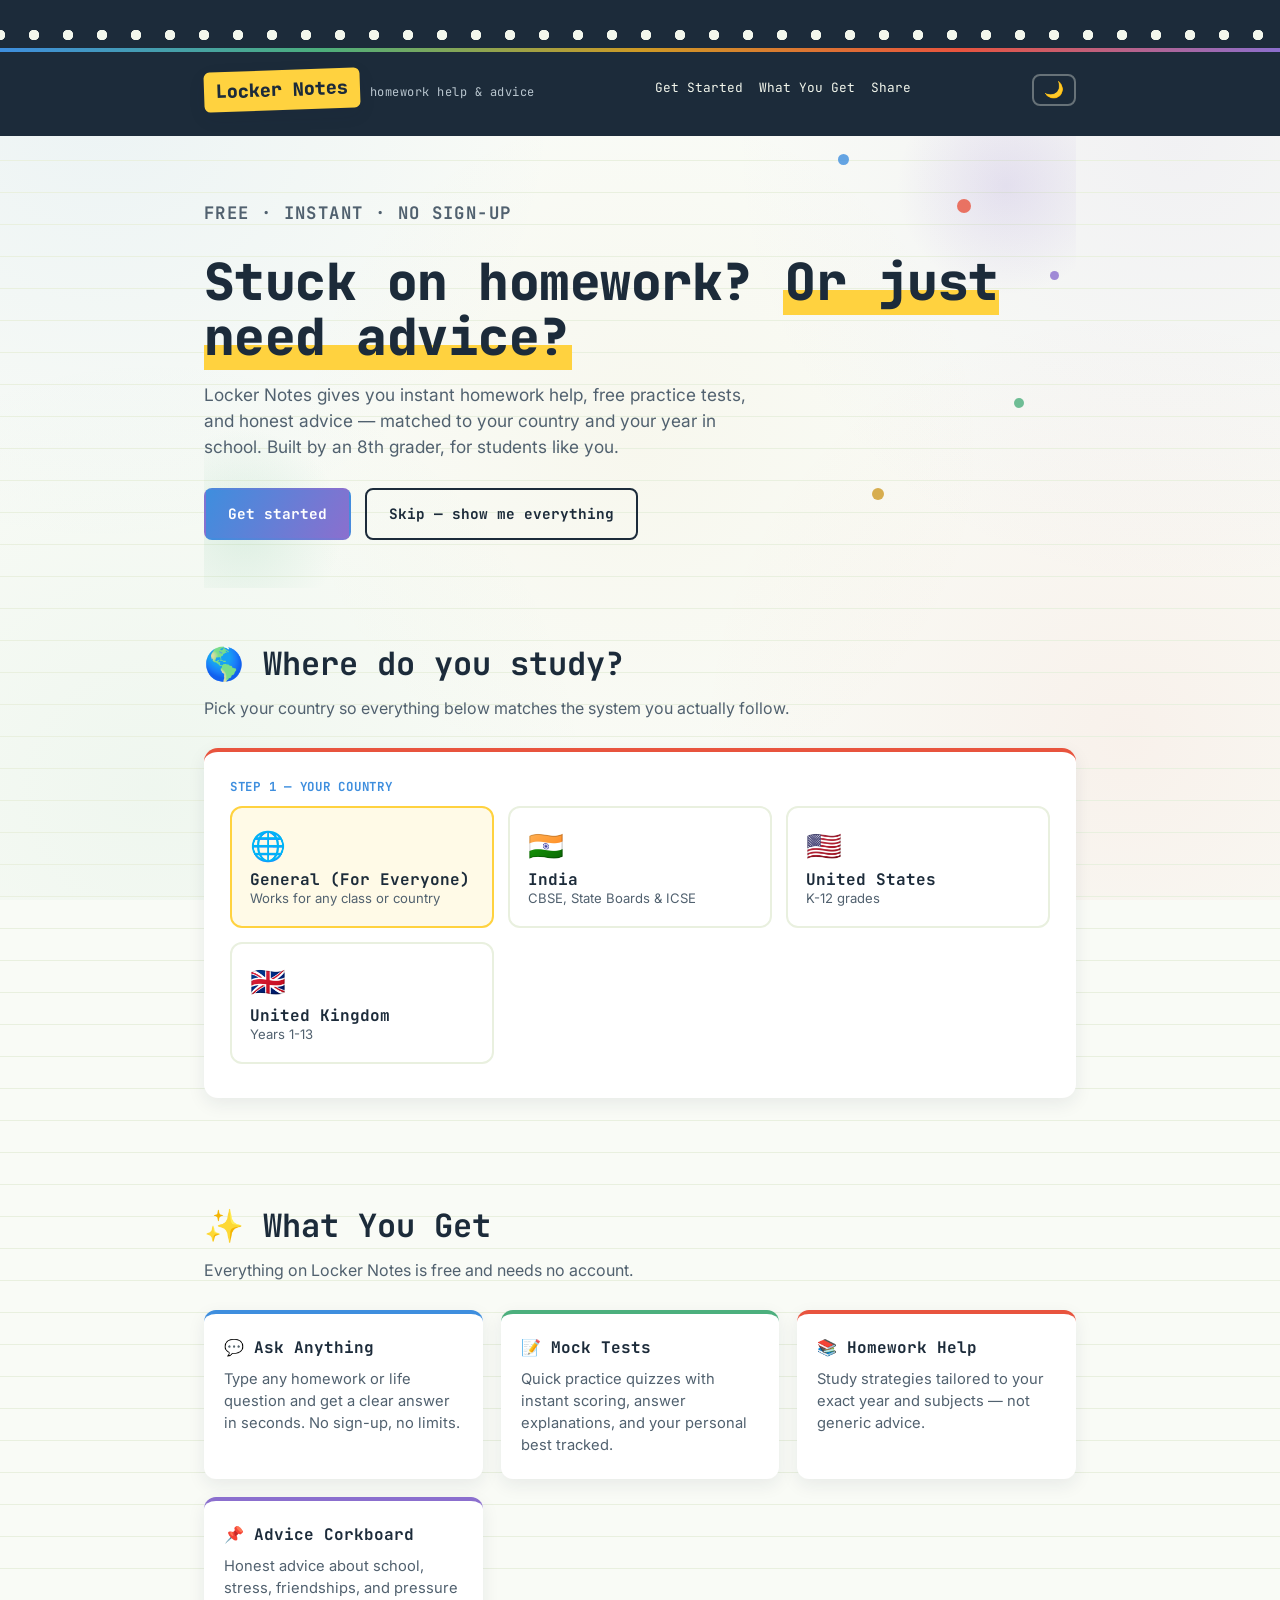
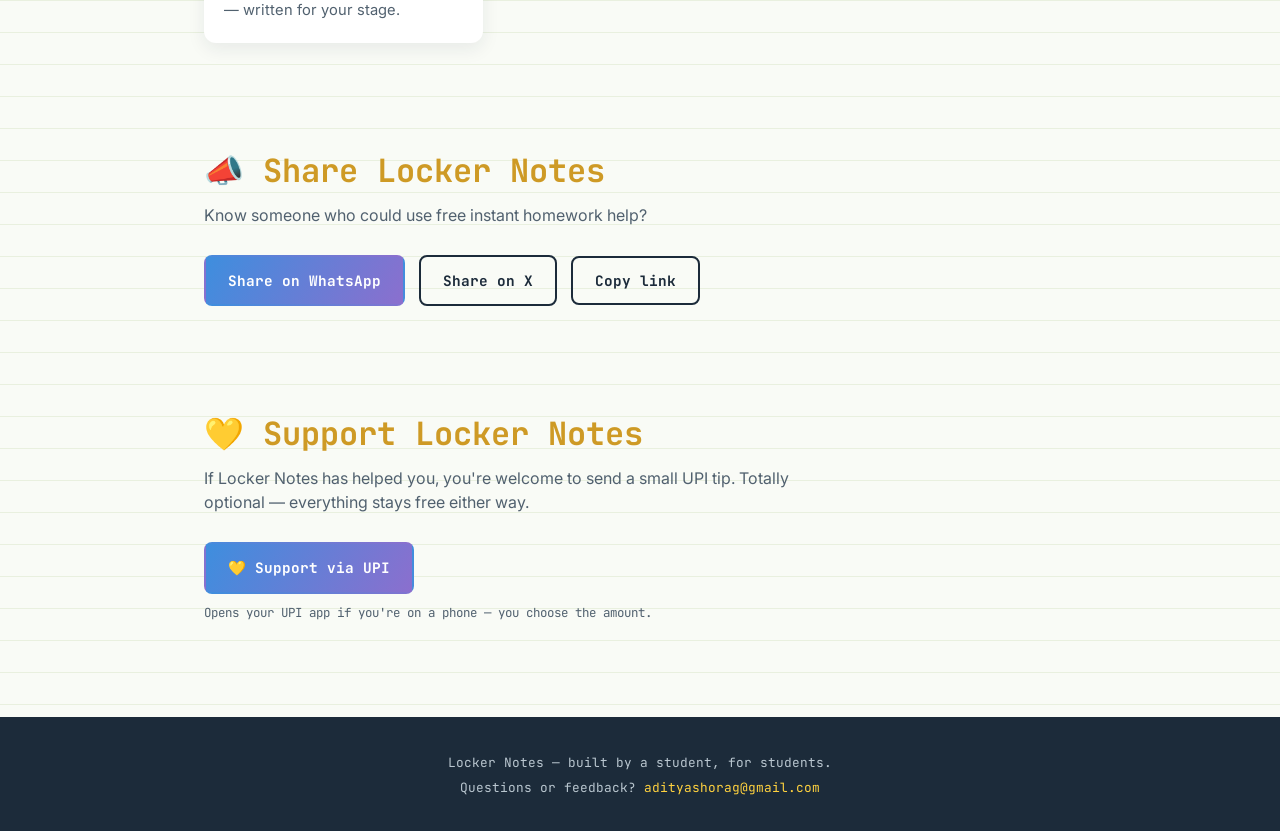
==== commit e1cbf6ed: "Update index.html" ====
--- a/index.html
+++ b/index.html
@@ -607,9 +607,9 @@
 <p>Questions or feedback? <a href="mailto:adityashorag@gmail.com">adityashorag@gmail.com</a></p>
 </footer>
 <script>
-const COUNTRIES = {"general": {"name": "General", "sub": "For everyone", "flag": "🌐", "levelLabel": "", "levels": [], "streams": null}, "india": {"name": "India", "sub": "CBSE / state boards", "flag": "🇮🇳", "levelLabel": "Class", "levels": [1, 2, 3, 4, 5, 6, 7, 8, 9, 10, 11, 12], "streams": [11, 12]}, "usa": {"name": "United States", "sub": "K-12 grades", "flag": "🇺🇸", "levelLabel": "Grade", "levels": [1, 2, 3, 4, 5, 6, 7, 8, 9, 10, 11, 12], "streams": null}, "uk": {"name": "United Kingdom", "sub": "Years 1-13", "flag": "🇬🇧", "levelLabel": "Year", "levels": [1, 2, 3, 4, 5, 6, 7, 8, 9, 10, 11, 12, 13], "streams": null}};
-const CONTENT = {"india": {"hw": {"1": [{"key": "math", "label": "Maths", "tips": [{"h": "Count out loud", "b": "Use your fingers, beads, or anything around you. Counting physical things makes numbers real."}, {"h": "Practise writing numbers", "b": "Write each number slowly and neatly. Speed comes later."}, {"h": "Play number games", "b": "Spotting numbers on signs and buses is practice too."}]}, {"key": "evs", "label": "EVS", "tips": [{"h": "Look around you", "b": "EVS is about the world you already see. Point things out at home and outdoors."}, {"h": "Ask why", "b": "Why do plants need water? Asking questions is how EVS makes sense."}, {"h": "Draw what you learn", "b": "Drawing a plant or an animal helps you remember it."}]}, {"key": "eng", "label": "English", "tips": [{"h": "Read aloud daily", "b": "Even one short page a day builds reading fast."}, {"h": "Sound out new words", "b": "Break the word into parts and say each part slowly."}, {"h": "Learn new words", "b": "Pick one new word a day and try using it."}]}, {"key": "gk", "label": "General Knowledge", "tips": [{"h": "Ask about the world", "b": "Where is this from? Who made it? Curiosity is GK practice."}, {"h": "Look at pictures", "b": "Picture books and maps teach a lot without much reading."}, {"h": "Share what you learn", "b": "Telling someone a fact helps you remember it."}]}], "2": [{"key": "math", "label": "Maths", "tips": [{"h": "Master addition and subtraction", "b": "Practise a few sums every day rather than many at once."}, {"h": "Use real objects", "b": "Counting coins or snacks makes maths easier to picture."}, {"h": "Check your answer", "b": "Count again from the start. Rechecking catches most mistakes."}]}, {"key": "evs", "label": "EVS", "tips": [{"h": "Connect to your home", "b": "Plants, animals, and family are all EVS topics you already know."}, {"h": "Observe carefully", "b": "Notice details on your way to school. That is what EVS asks about."}, {"h": "Make simple charts", "b": "Drawing a chart of seasons or animals helps it stick."}]}, {"key": "eng", "label": "English", "tips": [{"h": "Read a little daily", "b": "A short story a day beats a long one once a week."}, {"h": "Practise neat writing", "b": "Slow, careful letters look better than fast, messy ones."}, {"h": "Build a word list", "b": "Write down new words in a small notebook."}]}, {"key": "gk", "label": "General Knowledge", "tips": [{"h": "Learn about India", "b": "States, festivals, and famous places are good starting points."}, {"h": "Watch and listen", "b": "Kid-friendly documentaries teach a lot painlessly."}, {"h": "Quiz yourself", "b": "Ask a family member to test you on what you learned."}]}], "3": [{"key": "math", "label": "Maths", "tips": [{"h": "Learn tables properly", "b": "Tables up to 10 make everything in later years easier. Practise a little daily."}, {"h": "Show your working", "b": "Write each step. It helps you find mistakes and earns marks."}, {"h": "Understand word problems", "b": "Read twice, underline the numbers, then decide what to do."}]}, {"key": "evs", "label": "EVS", "tips": [{"h": "Link to real life", "b": "Almost every EVS chapter connects to something you have seen."}, {"h": "Draw diagrams", "b": "A labelled drawing of a plant or the body sticks better than a paragraph."}, {"h": "Explain it out loud", "b": "Tell someone what you learned. Gaps show up immediately."}]}, {"key": "eng", "label": "English", "tips": [{"h": "Read for meaning", "b": "After reading, close the book and say what happened in your own words."}, {"h": "Learn spelling in groups", "b": "Words with similar patterns are easier learned together."}, {"h": "Write short paragraphs", "b": "Three or four sentences on one idea is good practice."}]}, {"key": "gk", "label": "General Knowledge", "tips": [{"h": "Read a kids' newspaper", "b": "A few minutes of news a week builds general awareness."}, {"h": "Keep a facts notebook", "b": "Write down interesting things you learn anywhere."}, {"h": "Learn the map", "b": "Start with India's states, then move outward."}]}], "4": [{"key": "math", "label": "Maths", "tips": [{"h": "Get comfortable with fractions", "b": "Think of them as parts of a pizza or a chocolate bar."}, {"h": "Practise long multiplication", "b": "Line up your digits carefully. Most errors are alignment errors."}, {"h": "Estimate first", "b": "Guess roughly what the answer should be, then check if your answer is close."}]}, {"key": "sci", "label": "Science", "tips": [{"h": "Understand, do not memorise", "b": "Ask how something works before trying to remember it."}, {"h": "Do simple experiments", "b": "Safe home experiments make concepts much clearer."}, {"h": "Use diagrams", "b": "Draw processes like the water cycle instead of writing them out."}]}, {"key": "eng", "label": "English", "tips": [{"h": "Expand your vocabulary", "b": "Look up words you do not know instead of skipping them."}, {"h": "Plan before writing", "b": "Two or three bullet points before an essay saves a lot of time."}, {"h": "Read your work aloud", "b": "Mistakes are much easier to hear than to see."}]}, {"key": "sst", "label": "Social Studies", "tips": [{"h": "Use maps actively", "b": "Find every place mentioned in your chapter on a map."}, {"h": "Build timelines", "b": "Seeing events in order makes history make sense."}, {"h": "Ask why things happened", "b": "Causes matter more than dates at this stage."}]}], "5": [{"key": "math", "label": "Maths", "tips": [{"h": "Master decimals and fractions", "b": "These come back constantly in later classes. Get them solid now."}, {"h": "Practise mental maths", "b": "Quick mental sums save time in every future exam."}, {"h": "Keep an error list", "b": "Note mistakes you repeat and review them before tests."}]}, {"key": "sci", "label": "Science", "tips": [{"h": "Explain concepts aloud", "b": "If you can explain it simply, you actually understand it."}, {"h": "Draw and label", "b": "Diagrams for cycles and systems stick better than paragraphs."}, {"h": "Connect to real life", "b": "Link each concept to something you have actually seen happen."}]}, {"key": "eng", "label": "English", "tips": [{"h": "Read beyond textbooks", "b": "Storybooks improve your writing more than extra grammar drills."}, {"h": "Structure your writing", "b": "Beginning, middle, end. Even short pieces need shape."}, {"h": "Learn word families", "b": "Learning related words together builds vocabulary fast."}]}, {"key": "sst", "label": "Social Studies", "tips": [{"h": "Turn history into stories", "b": "People remember narratives far better than fact lists."}, {"h": "Practise map work", "b": "Marking locations yourself beats just looking at them."}, {"h": "Compare, do not just list", "b": "Noticing similarities and differences shows real understanding."}]}], "6": [{"key": "math", "label": "Maths", "tips": [{"h": "Show every step", "b": "Even if you know the answer, writing out steps catches mistakes and earns partial credit."}, {"h": "Check with estimation", "b": "Round the numbers first. If your exact answer is far off your estimate, recheck."}, {"h": "Redo from scratch", "b": "If you got something wrong, solve the whole thing fresh instead of just finding the error."}, {"h": "Keep an error log", "b": "Note mistakes you repeat. Reviewing it before a test catches them early."}]}, {"key": "sci", "label": "Science", "tips": [{"h": "Explain it out loud", "b": "If you can explain a concept simply to a friend, you actually understand it."}, {"h": "Draw the process", "b": "Diagrams for cycles and systems stick better than paragraphs."}, {"h": "Connect to real life", "b": "Link the concept to something you have actually seen happen."}, {"h": "Flashcards for terms", "b": "Science is full of specific vocabulary. Quick reviews make definitions stick."}]}, {"key": "eng", "label": "English", "tips": [{"h": "Outline before you write", "b": "Three bullet points for your main ideas saves you from a blank page."}, {"h": "Read it out loud", "b": "Awkward sentences almost always sound wrong when spoken."}, {"h": "Cut ruthlessly", "b": "If a sentence adds nothing new, delete it."}, {"h": "Vary sentence length", "b": "Mixing short and long sentences keeps writing from feeling flat."}]}, {"key": "sst", "label": "Social Studies", "tips": [{"h": "Build a timeline", "b": "Seeing events in order makes cause and effect click."}, {"h": "Ask why, not just what", "b": "Teachers care more about why something happened than the exact date."}, {"h": "Turn it into a story", "b": "People remember stories better than fact lists."}, {"h": "Compare, do not just list", "b": "Comparing causes and effects across events shows deeper understanding."}]}], "7": [{"key": "math", "label": "Maths", "tips": [{"h": "Show every step", "b": "Even if you know the answer, writing out steps catches mistakes and earns partial credit."}, {"h": "Check with estimation", "b": "Round the numbers first. If your exact answer is far off your estimate, recheck."}, {"h": "Redo from scratch", "b": "If you got something wrong, solve the whole thing fresh instead of just finding the error."}, {"h": "Keep an error log", "b": "Note mistakes you repeat. Reviewing it before a test catches them early."}]}, {"key": "sci", "label": "Science", "tips": [{"h": "Explain it out loud", "b": "If you can explain a concept simply to a friend, you actually understand it."}, {"h": "Draw the process", "b": "Diagrams for cycles and systems stick better than paragraphs."}, {"h": "Connect to real life", "b": "Link the concept to something you have actually seen happen."}, {"h": "Flashcards for terms", "b": "Science is full of specific vocabulary. Quick reviews make definitions stick."}]}, {"key": "eng", "label": "English", "tips": [{"h": "Outline before you write", "b": "Three bullet points for your main ideas saves you from a blank page."}, {"h": "Read it out loud", "b": "Awkward sentences almost always sound wrong when spoken."}, {"h": "Cut ruthlessly", "b": "If a sentence adds nothing new, delete it."}, {"h": "Vary sentence length", "b": "Mixing short and long sentences keeps writing from feeling flat."}]}, {"key": "sst", "label": "Social Studies", "tips": [{"h": "Build a timeline", "b": "Seeing events in order makes cause and effect click."}, {"h": "Ask why, not just what", "b": "Teachers care more about why something happened than the exact date."}, {"h": "Turn it into a story", "b": "People remember stories better than fact lists."}, {"h": "Compare, do not just list", "b": "Comparing causes and effects across events shows deeper understanding."}]}], "8": [{"key": "math", "label": "Maths", "tips": [{"h": "Show every step", "b": "Writing out steps catches mistakes and earns partial credit."}, {"h": "Master algebra basics", "b": "Linear equations underpin most of Class 9 and 10 maths. Get comfortable now."}, {"h": "Check with estimation", "b": "Round first, then see whether your exact answer is in the right range."}, {"h": "Keep an error log", "b": "Reviewing repeated mistakes before a test is the highest-value revision there is."}]}, {"key": "sci", "label": "Science", "tips": [{"h": "Understand, do not memorise", "b": "Class 8 Science starts rewarding understanding over recall."}, {"h": "Draw the process", "b": "Diagrams for cell structure, forces, and reactions stick far better than text."}, {"h": "Learn the vocabulary", "b": "Specific terms matter more from Class 8 onward. Flashcards work well."}, {"h": "Connect to real life", "b": "Friction, sound, and light are all things you experience daily."}]}, {"key": "eng", "label": "English", "tips": [{"h": "Outline before writing", "b": "A short plan makes essays far easier to write and better to read."}, {"h": "Master active and passive voice", "b": "It comes up repeatedly in exams. Practise converting both ways."}, {"h": "Read it out loud", "b": "Awkward sentences sound wrong even when they look fine."}, {"h": "Build vocabulary deliberately", "b": "Note new words with an example sentence, not just the meaning."}]}, {"key": "sst", "label": "Social Studies", "tips": [{"h": "Build timelines", "b": "Modern Indian history especially needs clear sequencing."}, {"h": "Ask why, not just what", "b": "Causes and consequences earn far more marks than dates."}, {"h": "Use maps actively", "b": "Find every place your chapter mentions."}, {"h": "Compare across chapters", "b": "Linking events shows the understanding examiners look for."}]}], "9": [{"key": "math", "label": "Maths", "tips": [{"h": "Do not skip NCERT", "b": "Every NCERT exercise is worth solving fully. Class 10 assumes you did."}, {"h": "Master the basics early", "b": "Polynomials, coordinate geometry, and number systems recur constantly later."}, {"h": "Practise proofs properly", "b": "Geometry proofs need step-by-step logic, not memorised lines."}, {"h": "Revise within the week", "b": "Class 9 moves fast. Revise each chapter soon after finishing it."}]}, {"key": "sci", "label": "Science", "tips": [{"h": "Physics needs concepts", "b": "Memorising formulas without understanding them stops working in Class 9."}, {"h": "Practise numericals daily", "b": "Physics and Chemistry numericals need regular practice, not last-minute cramming."}, {"h": "Draw and label biology diagrams", "b": "Neat, labelled diagrams earn marks that text alone will not."}, {"h": "Understand units", "b": "Getting SI units right is an easy source of marks people routinely lose."}]}, {"key": "eng", "label": "English", "tips": [{"h": "Practise full-length answers", "b": "Writing complete answers by hand is a skill that needs training."}, {"h": "Learn literary devices", "b": "Metaphor, personification, and imagery show up in every literature paper."}, {"h": "Master tenses", "b": "Grammar marks are among the easiest to secure if you drill them."}, {"h": "Read beyond the syllabus", "b": "Wider reading noticeably improves your writing quality."}]}, {"key": "sst", "label": "Social Studies", "tips": [{"h": "Understand, then memorise", "b": "History and Civics both reward explanation over recall."}, {"h": "Practise map work", "b": "Map questions are guaranteed marks if you prepare them."}, {"h": "Link Economics to real life", "b": "Concepts make far more sense when tied to things you have seen."}, {"h": "Write structured answers", "b": "Point, explanation, example. Use that shape consistently."}]}], "10": [{"key": "math", "label": "Maths", "tips": [{"h": "Solve past board papers", "b": "Timed practice with previous years is the highest-value prep available."}, {"h": "Master trigonometry early", "b": "It is formula-heavy and needs repetition to become automatic."}, {"h": "Present your work neatly", "b": "Clear steps earn partial marks even when the final answer is wrong."}, {"h": "Finish syllabus early", "b": "Leave the last months for revision, not first-time learning."}]}, {"key": "sci", "label": "Science", "tips": [{"h": "Practise numericals under time", "b": "Speed matters in boards. Train with a clock."}, {"h": "Learn chemical equations properly", "b": "Balancing correctly is a frequent and avoidable source of lost marks."}, {"h": "Draw board-standard diagrams", "b": "Neat, labelled diagrams are guaranteed marks in Biology."}, {"h": "Revise NCERT thoroughly", "b": "Board questions stay close to NCERT. Know it inside out."}]}, {"key": "eng", "label": "English", "tips": [{"h": "Practise writing formats", "b": "Letters, notices, and articles have fixed formats. Learn them exactly."}, {"h": "Time your answer writing", "b": "Running out of time is a common and preventable problem."}, {"h": "Know the texts deeply", "b": "Character, theme, and context questions need real familiarity."}, {"h": "Secure the grammar marks", "b": "Grammar is the most reliably scoreable section. Do not neglect it."}]}, {"key": "sst", "label": "Social Studies", "tips": [{"h": "Master map work", "b": "Map marks are free if you practise them."}, {"h": "Structure every answer", "b": "Point, explain, example. Consistency earns marks."}, {"h": "Focus on causes and effects", "b": "Boards ask why far more than when."}, {"h": "Solve past papers", "b": "Patterns repeat. Previous years reveal exactly what matters."}]}]}, "hwStream": {"11": {"science": [{"key": "phy", "label": "Physics", "tips": [{"h": "Concepts before formulas", "b": "Class 11 Physics punishes memorisation. Understand the derivation."}, {"h": "Master the basics of mechanics", "b": "Kinematics and laws of motion underpin almost everything after."}, {"h": "Practise numericals daily", "b": "Physics is learned by solving, not by reading."}, {"h": "Get units and dimensions right", "b": "Dimensional analysis catches errors before they cost you."}]}, {"key": "chem", "label": "Chemistry", "tips": [{"h": "Do not skip physical chemistry", "b": "Mole concept and stoichiometry appear everywhere. Get them solid."}, {"h": "Organic needs mechanisms", "b": "Learn why reactions happen, not just what forms."}, {"h": "Inorganic needs revision cycles", "b": "It is memory-heavy. Space out your revision."}, {"h": "NCERT first, always", "b": "Reference books come after NCERT is genuinely comfortable."}]}, {"key": "math", "label": "Maths / Biology", "tips": [{"h": "Practise consistently", "b": "Both Maths and Biology reward daily work over weekend marathons."}, {"h": "For Maths: solve, do not read", "b": "Watching solutions is not the same as producing them."}, {"h": "For Biology: diagrams matter", "b": "Labelled diagrams carry serious marks."}, {"h": "Clear doubts the same week", "b": "Class 11 builds on itself fast. Gaps compound quickly."}]}, {"key": "eng", "label": "English", "tips": [{"h": "Do not neglect it", "b": "English marks lift your overall percentage with relatively little effort."}, {"h": "Practise the writing formats", "b": "Formats are fixed and therefore easy marks."}, {"h": "Read widely", "b": "It improves comprehension speed across every subject."}, {"h": "Time your practice", "b": "Board-style timing needs rehearsal."}]}], "commerce": [{"key": "acc", "label": "Accountancy", "tips": [{"h": "Practice beats reading", "b": "Accounts is a doing subject. Solve problems every single day."}, {"h": "Get the format right", "b": "Presentation and layout genuinely carry marks."}, {"h": "Understand the logic", "b": "Knowing why an entry is debited beats memorising that it is."}, {"h": "Do not let gaps build", "b": "Accounts is cumulative. A missed week costs you later."}]}, {"key": "bst", "label": "Business Studies", "tips": [{"h": "Use real examples", "b": "Linking theory to actual companies makes answers stronger."}, {"h": "Learn the keywords", "b": "Examiners look for specific terminology."}, {"h": "Structure your answers", "b": "Point, explanation, example works consistently."}, {"h": "Make one-page summaries", "b": "Chapter summaries make revision far faster."}]}, {"key": "eco", "label": "Economics", "tips": [{"h": "Link to the news", "b": "Economic concepts make far more sense tied to real events."}, {"h": "Master the graphs", "b": "Diagrams are heavily weighted. Practise drawing them cleanly."}, {"h": "Learn definitions precisely", "b": "Economics rewards exact wording."}, {"h": "Practise numericals", "b": "Statistics and micro numericals need regular practice."}]}, {"key": "eng", "label": "English", "tips": [{"h": "Do not neglect it", "b": "It reliably lifts your overall percentage."}, {"h": "Master writing formats", "b": "Fixed formats mean predictable marks."}, {"h": "Practise under time", "b": "Speed matters in the exam hall."}, {"h": "Read widely", "b": "Better comprehension helps every other subject too."}]}], "arts": [{"key": "hist", "label": "History", "tips": [{"h": "Understand causes", "b": "Why events happened matters far more than exact dates."}, {"h": "Build timelines", "b": "Sequencing makes cause and effect visible."}, {"h": "Use sources critically", "b": "Source-based questions reward genuine analysis."}, {"h": "Write structured answers", "b": "Argument, evidence, conclusion. Every time."}]}, {"key": "pol", "label": "Political Science", "tips": [{"h": "Learn the Constitution well", "b": "It underpins most of the syllabus."}, {"h": "Connect to current affairs", "b": "Real examples strengthen answers considerably."}, {"h": "Master key terms", "b": "Precise terminology earns marks."}, {"h": "Practise long answers", "b": "Extended writing is a trainable skill."}]}, {"key": "geo", "label": "Geography / Sociology", "tips": [{"h": "For Geography: maps are essential", "b": "Practise marking and interpreting them."}, {"h": "For Sociology: use real examples", "b": "Abstract theory lands better with concrete illustrations."}, {"h": "Learn diagrams and data", "b": "Both subjects reward visual and statistical literacy."}, {"h": "Link chapters together", "b": "Connections across topics show real understanding."}]}, {"key": "eng", "label": "English", "tips": [{"h": "Read very widely", "b": "In Arts, wide reading directly improves your answers."}, {"h": "Practise argument writing", "b": "Clear reasoning is the core skill of this stream."}, {"h": "Master the formats", "b": "Fixed formats are predictable marks."}, {"h": "Time your writing", "b": "Long answers need pace management."}]}]}, "12": {"science": [{"key": "phy", "label": "Physics", "tips": [{"h": "Solve past board papers", "b": "Timed past-paper practice is the highest-value revision available."}, {"h": "Master electrostatics and optics", "b": "They carry significant weight in boards."}, {"h": "Write derivations cleanly", "b": "Step-by-step derivations earn full marks; skipped steps lose them."}, {"h": "Practise numericals under time", "b": "Speed and accuracy both need rehearsal."}]}, {"key": "chem", "label": "Chemistry", "tips": [{"h": "Revise NCERT line by line", "b": "Board questions stay close to NCERT text."}, {"h": "Organic needs mechanism practice", "b": "Understand the pathway, do not memorise products."}, {"h": "Keep an equations sheet", "b": "Balanced equations are frequent easy marks."}, {"h": "Space out inorganic revision", "b": "It fades fast without repeated review."}]}, {"key": "math", "label": "Maths / Biology", "tips": [{"h": "For Maths: past papers, timed", "b": "Nothing prepares you better than full timed papers."}, {"h": "For Biology: diagrams are marks", "b": "Neat, labelled diagrams are reliably scoreable."}, {"h": "Finish syllabus early", "b": "Save the final months for pure revision."}, {"h": "Review your mistakes", "b": "An error log is worth more than another new chapter."}]}, {"key": "eng", "label": "English", "tips": [{"h": "Master the writing section", "b": "Formats are fixed, so these are predictable marks."}, {"h": "Know the texts deeply", "b": "Theme and character questions need real familiarity."}, {"h": "Time every practice attempt", "b": "Running out of time is common and preventable."}, {"h": "Do not leave it till last", "b": "English marks meaningfully affect your percentage."}]}], "commerce": [{"key": "acc", "label": "Accountancy", "tips": [{"h": "Solve full papers under time", "b": "Speed and accuracy both need training."}, {"h": "Presentation carries marks", "b": "Neat, correctly formatted answers score better."}, {"h": "Master company accounts", "b": "They carry heavy weight in the board paper."}, {"h": "Practise daily without gaps", "b": "Accounts skills decay fast without regular use."}]}, {"key": "bst", "label": "Business Studies", "tips": [{"h": "Learn the keywords exactly", "b": "Examiners scan for specific terminology."}, {"h": "Use real company examples", "b": "They noticeably strengthen answers."}, {"h": "Practise case studies", "b": "Application questions are increasingly common."}, {"h": "Make chapter summaries", "b": "They make final revision dramatically faster."}]}, {"key": "eco", "label": "Economics", "tips": [{"h": "Master the graphs", "b": "Diagram-based questions are reliably scoreable."}, {"h": "Practise numericals regularly", "b": "Macro and statistics numericals need repetition."}, {"h": "Link theory to current events", "b": "It improves both understanding and answer quality."}, {"h": "Learn definitions precisely", "b": "Exact wording earns marks here."}]}, {"key": "eng", "label": "English", "tips": [{"h": "Secure the writing section", "b": "Fixed formats mean predictable marks."}, {"h": "Know your texts well", "b": "Depth beats skimming for literature questions."}, {"h": "Practise under timed conditions", "b": "Pace management matters."}, {"h": "Do not neglect it", "b": "It lifts your overall percentage reliably."}]}], "arts": [{"key": "hist", "label": "History", "tips": [{"h": "Focus on causes and consequences", "b": "Boards ask why far more than when."}, {"h": "Practise source-based questions", "b": "They carry real weight and reward careful reading."}, {"h": "Build clear timelines", "b": "Sequencing supports every answer you write."}, {"h": "Write full-length answers by hand", "b": "Stamina and structure both need practice."}]}, {"key": "pol", "label": "Political Science", "tips": [{"h": "Know the Constitution thoroughly", "b": "It anchors most of the paper."}, {"h": "Use current affairs examples", "b": "They lift answers above textbook recall."}, {"h": "Practise long-form answers", "b": "Extended writing is the core skill assessed."}, {"h": "Learn key terminology precisely", "b": "Exact terms earn marks."}]}, {"key": "geo", "label": "Geography / Sociology", "tips": [{"h": "For Geography: master map work", "b": "Map marks are guaranteed if prepared."}, {"h": "For Sociology: use concrete examples", "b": "They make abstract theory land."}, {"h": "Practise data interpretation", "b": "Both subjects include data-based questions."}, {"h": "Connect across chapters", "b": "Linking topics shows genuine understanding."}]}, {"key": "eng", "label": "English", "tips": [{"h": "Read very widely", "b": "It directly improves Arts answers across subjects."}, {"h": "Master argument structure", "b": "Clear reasoning is what is being assessed."}, {"h": "Practise all writing formats", "b": "Predictable formats are predictable marks."}, {"h": "Time your long answers", "b": "Pace is a real exam skill."}]}]}}, "advice": {"1": {"label": "Advice for Class 1", "notes": [{"t": "On your first year", "x": "School is new for everyone in your class. Feeling shy at first is completely normal."}, {"t": "On making mistakes", "x": "Getting something wrong just means you are learning. Nobody gets everything right the first time."}, {"t": "On asking for help", "x": "If you do not understand, raise your hand. Teachers love it when you ask."}, {"t": "On making friends", "x": "Say hello to someone sitting near you. That is usually how friendships start."}, {"t": "On homework", "x": "Do a little bit every day instead of all of it at once. It feels much easier that way."}]}, "2": {"label": "Advice for Class 2", "notes": [{"t": "On reading", "x": "Reading gets easier the more you do it. Even ten minutes a day makes a big difference."}, {"t": "On messy handwriting", "x": "Go slower rather than faster. Neat writing comes from taking your time, not from trying harder."}, {"t": "On forgetting things", "x": "Keep a small notebook for homework. Writing it down beats trying to remember everything."}, {"t": "On sharing", "x": "Taking turns makes games more fun for everyone, including you."}, {"t": "On feeling left out", "x": "Tell a teacher or a parent. They can help more than you think."}]}, "3": {"label": "Advice for Class 3", "notes": [{"t": "On harder subjects", "x": "Work gets a bit tougher each year. That is normal, and you grow along with it."}, {"t": "On memorizing", "x": "Say things out loud instead of just reading them. It sticks much better."}, {"t": "On tests", "x": "One test does not decide anything. Study a little each day and you will be fine."}, {"t": "On friend fights", "x": "Most arguments feel smaller by the next day. Give it some time before deciding anything."}, {"t": "On being distracted", "x": "Put away toys and screens before starting homework. It gets done twice as fast."}]}, "4": {"label": "Advice for Class 4", "notes": [{"t": "On independence", "x": "Try a problem yourself first, then ask for help. You will surprise yourself."}, {"t": "On subjects you dislike", "x": "You do not have to love every subject. Just give it a fair try before deciding."}, {"t": "On comparing marks", "x": "Someone else's marks tell you nothing about your own progress. Compare yourself to last month."}, {"t": "On group projects", "x": "Do your share properly. People remember who they can rely on."}, {"t": "On feeling overwhelmed", "x": "Break big homework into small pieces. One piece at a time always works."}]}, "5": {"label": "Advice for Class 5", "notes": [{"t": "On the year ahead", "x": "Class 6 brings more subjects and more teachers. Building good habits now makes that much easier."}, {"t": "On organisation", "x": "Keep one place for all your school things. Lost homework is usually just misplaced homework."}, {"t": "On confidence", "x": "Answering wrong in class is not embarrassing. Staying silent and staying confused is worse."}, {"t": "On screen time", "x": "Finish your work first, then enjoy your screen time guilt-free. It is more fun that way."}, {"t": "On friendships changing", "x": "Friend groups shift as people grow. That is normal and does not mean anything is wrong with you."}]}, "6": {"label": "Advice for Class 6", "notes": [{"t": "On the big jump", "x": "More subjects, more teachers, more homework. It feels like a lot at first and then it stops feeling like a lot."}, {"t": "On failing a test", "x": "One bad grade is data, not a verdict. Figure out what went wrong, fix that one thing, and move on."}, {"t": "On keeping up", "x": "Write down homework the moment it is given. Half of falling behind is just forgetting."}, {"t": "On new classmates", "x": "You do not need a big friend group. One or two good friends is plenty."}, {"t": "On asking for help", "x": "Asking a question is not admitting you are behind. It is how you stop being behind."}, {"t": "On procrastinating", "x": "Do not aim to finish the assignment. Aim to work on it for 10 minutes. Starting is the hard part."}]}, "7": {"label": "Advice for Class 7", "notes": [{"t": "On feeling behind", "x": "Everyone is on a different timeline. Compare yourself to who you were last month, not to everyone else."}, {"t": "On friend drama", "x": "Give it a day before reacting. Most things feel smaller after you have slept on them."}, {"t": "On difficult subjects", "x": "The subject you find hardest usually just needs more practice, not more talent."}, {"t": "On study habits", "x": "Short daily revision beats long panicked sessions before a test. Every single time."}, {"t": "On social media", "x": "Someone else's highlight reel is not their everyday life. You are only seeing part of the story."}, {"t": "On self-doubt", "x": "Being unsure about yourself at this age is extremely common, even among people who look confident."}]}, "8": {"label": "Advice for Class 8", "notes": [{"t": "On failing a test", "x": "One bad grade is data, not a verdict. Figure out what went wrong, fix that one thing, and move on."}, {"t": "On feeling behind", "x": "Everyone is on a different timeline. Compare yourself to who you were last month, not to everyone else."}, {"t": "On friend drama", "x": "Give it a day before reacting. Most things feel smaller after you have slept on them."}, {"t": "On procrastinating", "x": "Do not aim to finish the assignment. Aim to work on it for 10 minutes. Starting is the hard part."}, {"t": "On asking for help", "x": "Asking a question is not admitting you are behind. It is how you stop being behind."}, {"t": "On the years ahead", "x": "Class 9 and 10 matter more, so habits you build now are worth the effort."}]}, "9": {"label": "Advice for Class 9", "notes": [{"t": "On the step up", "x": "Class 9 is noticeably harder than Class 8. Nearly everyone finds the first few months tough."}, {"t": "On building for Class 10", "x": "Class 9 concepts show up again in Class 10. Understanding them now saves you twice the work later."}, {"t": "On pressure starting", "x": "People will start talking about boards. Do not let that panic you a full year early."}, {"t": "On revision", "x": "Revise each chapter within a week of finishing it. Cramming a year later is much harder."}, {"t": "On tuition and coaching", "x": "Extra classes help only if you are still doing the work yourself. They are not a shortcut."}, {"t": "On burnout", "x": "Rest is part of studying, not the opposite of it. Protect your sleep."}]}, "10": {"label": "Advice for Class 10", "notes": [{"t": "On board exams", "x": "Your board score matters, but it does not define your worth or decide your whole future."}, {"t": "On the syllabus", "x": "Finish the syllabus early so the last months are pure revision, not panic learning."}, {"t": "On sample papers", "x": "Solving past papers under timed conditions is worth more than re-reading notes."}, {"t": "On comparing with toppers", "x": "Someone else's rank does not change your progress. Run your own race."}, {"t": "On choosing a stream", "x": "Pick based on what you actually enjoy and are good at, not on what sounds impressive."}, {"t": "On stress", "x": "If it ever feels like too much, talk to a parent, teacher, or counsellor. That is strength, not weakness."}]}}, "adviceStream": {"11": {"science": {"label": "Advice for Class 11 · Science", "notes": [{"t": "On the Class 11 jump", "x": "Class 11 Science is a genuinely big step up from Class 10. Struggling at first is normal, not a bad sign."}, {"t": "On concepts over memorising", "x": "Physics and Chemistry punish memorisation. Understand why something works and the problems get easier."}, {"t": "On NCERT", "x": "Get thoroughly comfortable with NCERT before touching reference books. It is the foundation for everything."}, {"t": "On competitive exams", "x": "If you are preparing for JEE or NEET alongside boards, plan your week honestly. Both need real time."}, {"t": "On falling behind", "x": "Class 11 syllabus builds on itself fast. Clear doubts the same week, not the same month."}, {"t": "On doubting your choice", "x": "Wondering whether you picked the right stream is extremely common. Give it a real term before judging."}]}, "commerce": {"label": "Advice for Class 11 · Commerce", "notes": [{"t": "On Accountancy", "x": "Accounts is practice-based. Solving problems daily beats reading theory repeatedly."}, {"t": "On Economics", "x": "Link concepts to real news you hear about. It makes the theory stick far better."}, {"t": "On the stream's reputation", "x": "Commerce is not an easier stream, just a different one. Treat it seriously and it rewards you."}, {"t": "On career options", "x": "Commerce opens far more paths than just CA. Explore widely before narrowing down."}, {"t": "On staying consistent", "x": "Accounts especially punishes gaps. Even 30 minutes daily beats weekend marathons."}, {"t": "On asking questions", "x": "Business Studies and Economics reward curiosity. Ask why things work the way they do."}]}, "arts": {"label": "Advice for Class 11 · Arts / Humanities", "notes": [{"t": "On the stream's reputation", "x": "Arts is not a fallback. It is a real stream with real careers, and it rewards genuine thinking."}, {"t": "On writing answers", "x": "Structure matters as much as content. A clear argument scores better than scattered facts."}, {"t": "On reading widely", "x": "Reading beyond the textbook genuinely improves your answers in History, Political Science, and Sociology."}, {"t": "On memorising dates", "x": "Understand causes and consequences. Examiners care more about why than exactly when."}, {"t": "On career options", "x": "Law, civil services, journalism, psychology, design, and more all open from here."}, {"t": "On defending your choice", "x": "You may face doubters. Knowing why you chose this is the best answer to any of them."}]}}, "12": {"science": {"label": "Advice for Class 12 · Science", "notes": [{"t": "On board exams", "x": "Your board score matters, but it is one number in a long life. Keep perspective."}, {"t": "On balancing boards and entrances", "x": "Do not sacrifice one entirely for the other. Plan realistically for both."}, {"t": "On revision", "x": "Aim to finish the syllabus early so the final months are revision, not first-time learning."}, {"t": "On previous year papers", "x": "Timed practice with past papers is the single highest-value thing you can do now."}, {"t": "On the pressure", "x": "This year is genuinely stressful for almost everyone. You are not weak for finding it hard."}, {"t": "On the future", "x": "There are many routes to a good career. One exam result does not close doors permanently."}]}, "commerce": {"label": "Advice for Class 12 · Commerce", "notes": [{"t": "On board exams", "x": "Your board score matters, but it does not define your worth or your whole future."}, {"t": "On Accountancy practice", "x": "Solve full papers under time pressure. Speed and accuracy both need training."}, {"t": "On presentation", "x": "Neat, well-formatted accounts answers genuinely earn more marks. Do not rush the layout."}, {"t": "On entrance exams", "x": "If you are targeting CUET, CA Foundation, or similar, start integrating that prep early."}, {"t": "On the pressure", "x": "Almost everyone finds this year hard. Talk to someone if it starts feeling like too much."}, {"t": "On what comes next", "x": "Commerce leads to many paths. Take time to explore rather than defaulting to the obvious one."}]}, "arts": {"label": "Advice for Class 12 · Arts / Humanities", "notes": [{"t": "On board exams", "x": "Your board score matters, but it is one measure of one year, not of you."}, {"t": "On answer writing", "x": "Practise writing full-length answers by hand under time limits. It is a skill in itself."}, {"t": "On structure", "x": "Introduction, argument, evidence, conclusion. Examiners reward clarity every time."}, {"t": "On entrance exams", "x": "If CUET or law entrances are your plan, build that into your schedule now, not in March."}, {"t": "On the pressure", "x": "This year is hard for nearly everyone. Reach out to a parent or teacher if it gets heavy."}, {"t": "On your path", "x": "Law, civil services, journalism, psychology, academia and more start from here. Keep exploring."}]}}}}, "usa": {"hw": {"1": [{"key": "math", "label": "Math", "tips": [{"h": "Practice daily", "b": "Short daily math practice beats long weekend sessions."}, {"h": "Use real objects", "b": "Counting and grouping physical things makes number sense click."}, {"h": "Show your work", "b": "Writing out steps helps you and your teacher find mistakes."}]}, {"key": "read", "label": "Reading", "tips": [{"h": "Read every day", "b": "Even 15 minutes daily builds reading speed dramatically over a year."}, {"h": "Retell the story", "b": "After reading, say what happened in your own words."}, {"h": "Look up new words", "b": "Do not skip words you do not know."}]}, {"key": "write", "label": "Writing", "tips": [{"h": "Plan before writing", "b": "A couple of bullet points makes writing much easier."}, {"h": "Read your work aloud", "b": "Mistakes are easier to hear than to see."}, {"h": "Write a little often", "b": "Journaling a few sentences a day builds the skill fast."}]}, {"key": "sci", "label": "Science & Social Studies", "tips": [{"h": "Ask why", "b": "Curiosity is the core skill in both subjects."}, {"h": "Draw what you learn", "b": "Diagrams stick better than paragraphs."}, {"h": "Connect to real life", "b": "Link every concept to something you have actually seen."}]}], "2": [{"key": "math", "label": "Math", "tips": [{"h": "Practice daily", "b": "Short daily math practice beats long weekend sessions."}, {"h": "Use real objects", "b": "Counting and grouping physical things makes number sense click."}, {"h": "Show your work", "b": "Writing out steps helps you and your teacher find mistakes."}]}, {"key": "read", "label": "Reading", "tips": [{"h": "Read every day", "b": "Even 15 minutes daily builds reading speed dramatically over a year."}, {"h": "Retell the story", "b": "After reading, say what happened in your own words."}, {"h": "Look up new words", "b": "Do not skip words you do not know."}]}, {"key": "write", "label": "Writing", "tips": [{"h": "Plan before writing", "b": "A couple of bullet points makes writing much easier."}, {"h": "Read your work aloud", "b": "Mistakes are easier to hear than to see."}, {"h": "Write a little often", "b": "Journaling a few sentences a day builds the skill fast."}]}, {"key": "sci", "label": "Science & Social Studies", "tips": [{"h": "Ask why", "b": "Curiosity is the core skill in both subjects."}, {"h": "Draw what you learn", "b": "Diagrams stick better than paragraphs."}, {"h": "Connect to real life", "b": "Link every concept to something you have actually seen."}]}], "3": [{"key": "math", "label": "Math", "tips": [{"h": "Practice daily", "b": "Short daily math practice beats long weekend sessions."}, {"h": "Use real objects", "b": "Counting and grouping physical things makes number sense click."}, {"h": "Show your work", "b": "Writing out steps helps you and your teacher find mistakes."}]}, {"key": "read", "label": "Reading", "tips": [{"h": "Read every day", "b": "Even 15 minutes daily builds reading speed dramatically over a year."}, {"h": "Retell the story", "b": "After reading, say what happened in your own words."}, {"h": "Look up new words", "b": "Do not skip words you do not know."}]}, {"key": "write", "label": "Writing", "tips": [{"h": "Plan before writing", "b": "A couple of bullet points makes writing much easier."}, {"h": "Read your work aloud", "b": "Mistakes are easier to hear than to see."}, {"h": "Write a little often", "b": "Journaling a few sentences a day builds the skill fast."}]}, {"key": "sci", "label": "Science & Social Studies", "tips": [{"h": "Ask why", "b": "Curiosity is the core skill in both subjects."}, {"h": "Draw what you learn", "b": "Diagrams stick better than paragraphs."}, {"h": "Connect to real life", "b": "Link every concept to something you have actually seen."}]}], "4": [{"key": "math", "label": "Math", "tips": [{"h": "Practice daily", "b": "Short daily math practice beats long weekend sessions."}, {"h": "Use real objects", "b": "Counting and grouping physical things makes number sense click."}, {"h": "Show your work", "b": "Writing out steps helps you and your teacher find mistakes."}]}, {"key": "read", "label": "Reading", "tips": [{"h": "Read every day", "b": "Even 15 minutes daily builds reading speed dramatically over a year."}, {"h": "Retell the story", "b": "After reading, say what happened in your own words."}, {"h": "Look up new words", "b": "Do not skip words you do not know."}]}, {"key": "write", "label": "Writing", "tips": [{"h": "Plan before writing", "b": "A couple of bullet points makes writing much easier."}, {"h": "Read your work aloud", "b": "Mistakes are easier to hear than to see."}, {"h": "Write a little often", "b": "Journaling a few sentences a day builds the skill fast."}]}, {"key": "sci", "label": "Science & Social Studies", "tips": [{"h": "Ask why", "b": "Curiosity is the core skill in both subjects."}, {"h": "Draw what you learn", "b": "Diagrams stick better than paragraphs."}, {"h": "Connect to real life", "b": "Link every concept to something you have actually seen."}]}], "5": [{"key": "math", "label": "Math", "tips": [{"h": "Practice daily", "b": "Short daily math practice beats long weekend sessions."}, {"h": "Use real objects", "b": "Counting and grouping physical things makes number sense click."}, {"h": "Show your work", "b": "Writing out steps helps you and your teacher find mistakes."}]}, {"key": "read", "label": "Reading", "tips": [{"h": "Read every day", "b": "Even 15 minutes daily builds reading speed dramatically over a year."}, {"h": "Retell the story", "b": "After reading, say what happened in your own words."}, {"h": "Look up new words", "b": "Do not skip words you do not know."}]}, {"key": "write", "label": "Writing", "tips": [{"h": "Plan before writing", "b": "A couple of bullet points makes writing much easier."}, {"h": "Read your work aloud", "b": "Mistakes are easier to hear than to see."}, {"h": "Write a little often", "b": "Journaling a few sentences a day builds the skill fast."}]}, {"key": "sci", "label": "Science & Social Studies", "tips": [{"h": "Ask why", "b": "Curiosity is the core skill in both subjects."}, {"h": "Draw what you learn", "b": "Diagrams stick better than paragraphs."}, {"h": "Connect to real life", "b": "Link every concept to something you have actually seen."}]}], "6": [{"key": "math", "label": "Math", "tips": [{"h": "Master fractions and ratios", "b": "These underpin pre-algebra and algebra later."}, {"h": "Show every step", "b": "Partial credit is real. Skipped steps cost points."}, {"h": "Keep an error log", "b": "Track mistakes you repeat and review before tests."}, {"h": "Estimate to check", "b": "If your answer is far from your estimate, recheck."}]}, {"key": "sci", "label": "Science", "tips": [{"h": "Understand, do not memorize", "b": "Middle school science starts rewarding real understanding."}, {"h": "Learn the vocabulary", "b": "Science has a lot of specific terms. Flashcards work well."}, {"h": "Draw processes", "b": "Cycles and systems make more sense as diagrams."}, {"h": "Do the labs seriously", "b": "Hands-on work is where concepts actually click."}]}, {"key": "ela", "label": "English Language Arts", "tips": [{"h": "Outline before essays", "b": "A short plan saves a lot of rewriting."}, {"h": "Cite evidence", "b": "Middle school writing increasingly wants textual support for claims."}, {"h": "Read widely", "b": "Reading beyond assigned books improves your writing noticeably."}, {"h": "Read your work aloud", "b": "Awkward sentences sound wrong immediately."}]}, {"key": "ss", "label": "Social Studies", "tips": [{"h": "Build timelines", "b": "Sequencing makes cause and effect visible."}, {"h": "Ask why, not just what", "b": "Causes matter far more than dates."}, {"h": "Use maps actively", "b": "Find every place your chapter mentions."}, {"h": "Turn it into a story", "b": "Narratives are remembered far better than fact lists."}]}], "7": [{"key": "math", "label": "Math", "tips": [{"h": "Master fractions and ratios", "b": "These underpin pre-algebra and algebra later."}, {"h": "Show every step", "b": "Partial credit is real. Skipped steps cost points."}, {"h": "Keep an error log", "b": "Track mistakes you repeat and review before tests."}, {"h": "Estimate to check", "b": "If your answer is far from your estimate, recheck."}]}, {"key": "sci", "label": "Science", "tips": [{"h": "Understand, do not memorize", "b": "Middle school science starts rewarding real understanding."}, {"h": "Learn the vocabulary", "b": "Science has a lot of specific terms. Flashcards work well."}, {"h": "Draw processes", "b": "Cycles and systems make more sense as diagrams."}, {"h": "Do the labs seriously", "b": "Hands-on work is where concepts actually click."}]}, {"key": "ela", "label": "English Language Arts", "tips": [{"h": "Outline before essays", "b": "A short plan saves a lot of rewriting."}, {"h": "Cite evidence", "b": "Middle school writing increasingly wants textual support for claims."}, {"h": "Read widely", "b": "Reading beyond assigned books improves your writing noticeably."}, {"h": "Read your work aloud", "b": "Awkward sentences sound wrong immediately."}]}, {"key": "ss", "label": "Social Studies", "tips": [{"h": "Build timelines", "b": "Sequencing makes cause and effect visible."}, {"h": "Ask why, not just what", "b": "Causes matter far more than dates."}, {"h": "Use maps actively", "b": "Find every place your chapter mentions."}, {"h": "Turn it into a story", "b": "Narratives are remembered far better than fact lists."}]}], "8": [{"key": "math", "label": "Math", "tips": [{"h": "Master fractions and ratios", "b": "These underpin pre-algebra and algebra later."}, {"h": "Show every step", "b": "Partial credit is real. Skipped steps cost points."}, {"h": "Keep an error log", "b": "Track mistakes you repeat and review before tests."}, {"h": "Estimate to check", "b": "If your answer is far from your estimate, recheck."}]}, {"key": "sci", "label": "Science", "tips": [{"h": "Understand, do not memorize", "b": "Middle school science starts rewarding real understanding."}, {"h": "Learn the vocabulary", "b": "Science has a lot of specific terms. Flashcards work well."}, {"h": "Draw processes", "b": "Cycles and systems make more sense as diagrams."}, {"h": "Do the labs seriously", "b": "Hands-on work is where concepts actually click."}]}, {"key": "ela", "label": "English Language Arts", "tips": [{"h": "Outline before essays", "b": "A short plan saves a lot of rewriting."}, {"h": "Cite evidence", "b": "Middle school writing increasingly wants textual support for claims."}, {"h": "Read widely", "b": "Reading beyond assigned books improves your writing noticeably."}, {"h": "Read your work aloud", "b": "Awkward sentences sound wrong immediately."}]}, {"key": "ss", "label": "Social Studies", "tips": [{"h": "Build timelines", "b": "Sequencing makes cause and effect visible."}, {"h": "Ask why, not just what", "b": "Causes matter far more than dates."}, {"h": "Use maps actively", "b": "Find every place your chapter mentions."}, {"h": "Turn it into a story", "b": "Narratives are remembered far better than fact lists."}]}], "9": [{"key": "math", "label": "Math", "tips": [{"h": "Do not fall behind", "b": "High school math is cumulative. A missed week compounds fast."}, {"h": "Practice problems daily", "b": "Math is learned by solving, not by watching."}, {"h": "Use office hours", "b": "Teachers genuinely want you to ask. It is the fastest way to fix confusion."}, {"h": "Show clean work", "b": "Organized solutions earn partial credit and catch your own errors."}]}, {"key": "sci", "label": "Science", "tips": [{"h": "Concepts before formulas", "b": "Memorizing equations without understanding stops working in high school."}, {"h": "Practice problem sets", "b": "Physics and chemistry reward repetition."}, {"h": "Keep lab notes organized", "b": "They are worth real points and help on exams."}, {"h": "Connect units carefully", "b": "Unit errors are a frequent and avoidable source of lost points."}]}, {"key": "ela", "label": "English", "tips": [{"h": "Master thesis statements", "b": "A clear argument is the backbone of every essay you will write."}, {"h": "Support with evidence", "b": "Quote and analyze, do not just summarize."}, {"h": "Vary sentence structure", "b": "It is one of the fastest ways to improve writing quality."}, {"h": "Read actively", "b": "Annotate as you read. It makes essays far easier to write."}]}, {"key": "ss", "label": "Social Studies / History", "tips": [{"h": "Focus on causation", "b": "Why events happened matters more than exact dates."}, {"h": "Practice document analysis", "b": "DBQ-style questions reward careful source reading."}, {"h": "Write structured essays", "b": "Claim, evidence, reasoning. Every time."}, {"h": "Connect across eras", "b": "Linking events shows the analysis teachers look for."}]}], "10": [{"key": "math", "label": "Math", "tips": [{"h": "Do not fall behind", "b": "High school math is cumulative. A missed week compounds fast."}, {"h": "Practice problems daily", "b": "Math is learned by solving, not by watching."}, {"h": "Use office hours", "b": "Teachers genuinely want you to ask. It is the fastest way to fix confusion."}, {"h": "Show clean work", "b": "Organized solutions earn partial credit and catch your own errors."}]}, {"key": "sci", "label": "Science", "tips": [{"h": "Concepts before formulas", "b": "Memorizing equations without understanding stops working in high school."}, {"h": "Practice problem sets", "b": "Physics and chemistry reward repetition."}, {"h": "Keep lab notes organized", "b": "They are worth real points and help on exams."}, {"h": "Connect units carefully", "b": "Unit errors are a frequent and avoidable source of lost points."}]}, {"key": "ela", "label": "English", "tips": [{"h": "Master thesis statements", "b": "A clear argument is the backbone of every essay you will write."}, {"h": "Support with evidence", "b": "Quote and analyze, do not just summarize."}, {"h": "Vary sentence structure", "b": "It is one of the fastest ways to improve writing quality."}, {"h": "Read actively", "b": "Annotate as you read. It makes essays far easier to write."}]}, {"key": "ss", "label": "Social Studies / History", "tips": [{"h": "Focus on causation", "b": "Why events happened matters more than exact dates."}, {"h": "Practice document analysis", "b": "DBQ-style questions reward careful source reading."}, {"h": "Write structured essays", "b": "Claim, evidence, reasoning. Every time."}, {"h": "Connect across eras", "b": "Linking events shows the analysis teachers look for."}]}], "11": [{"key": "math", "label": "Math", "tips": [{"h": "Do not fall behind", "b": "High school math is cumulative. A missed week compounds fast."}, {"h": "Practice problems daily", "b": "Math is learned by solving, not by watching."}, {"h": "Use office hours", "b": "Teachers genuinely want you to ask. It is the fastest way to fix confusion."}, {"h": "Show clean work", "b": "Organized solutions earn partial credit and catch your own errors."}]}, {"key": "sci", "label": "Science", "tips": [{"h": "Concepts before formulas", "b": "Memorizing equations without understanding stops working in high school."}, {"h": "Practice problem sets", "b": "Physics and chemistry reward repetition."}, {"h": "Keep lab notes organized", "b": "They are worth real points and help on exams."}, {"h": "Connect units carefully", "b": "Unit errors are a frequent and avoidable source of lost points."}]}, {"key": "ela", "label": "English", "tips": [{"h": "Master thesis statements", "b": "A clear argument is the backbone of every essay you will write."}, {"h": "Support with evidence", "b": "Quote and analyze, do not just summarize."}, {"h": "Vary sentence structure", "b": "It is one of the fastest ways to improve writing quality."}, {"h": "Read actively", "b": "Annotate as you read. It makes essays far easier to write."}]}, {"key": "ss", "label": "Social Studies / History", "tips": [{"h": "Focus on causation", "b": "Why events happened matters more than exact dates."}, {"h": "Practice document analysis", "b": "DBQ-style questions reward careful source reading."}, {"h": "Write structured essays", "b": "Claim, evidence, reasoning. Every time."}, {"h": "Connect across eras", "b": "Linking events shows the analysis teachers look for."}]}], "12": [{"key": "math", "label": "Math", "tips": [{"h": "Do not fall behind", "b": "High school math is cumulative. A missed week compounds fast."}, {"h": "Practice problems daily", "b": "Math is learned by solving, not by watching."}, {"h": "Use office hours", "b": "Teachers genuinely want you to ask. It is the fastest way to fix confusion."}, {"h": "Show clean work", "b": "Organized solutions earn partial credit and catch your own errors."}]}, {"key": "sci", "label": "Science", "tips": [{"h": "Concepts before formulas", "b": "Memorizing equations without understanding stops working in high school."}, {"h": "Practice problem sets", "b": "Physics and chemistry reward repetition."}, {"h": "Keep lab notes organized", "b": "They are worth real points and help on exams."}, {"h": "Connect units carefully", "b": "Unit errors are a frequent and avoidable source of lost points."}]}, {"key": "ela", "label": "English", "tips": [{"h": "Master thesis statements", "b": "A clear argument is the backbone of every essay you will write."}, {"h": "Support with evidence", "b": "Quote and analyze, do not just summarize."}, {"h": "Vary sentence structure", "b": "It is one of the fastest ways to improve writing quality."}, {"h": "Read actively", "b": "Annotate as you read. It makes essays far easier to write."}]}, {"key": "ss", "label": "Social Studies / History", "tips": [{"h": "Focus on causation", "b": "Why events happened matters more than exact dates."}, {"h": "Practice document analysis", "b": "DBQ-style questions reward careful source reading."}, {"h": "Write structured essays", "b": "Claim, evidence, reasoning. Every time."}, {"h": "Connect across eras", "b": "Linking events shows the analysis teachers look for."}]}]}, "advice": {"1": {"label": "Advice for Grade 1", "notes": [{"t": "On starting school", "x": "School is new for everyone in your class. Feeling shy at first is completely normal."}, {"t": "On making mistakes", "x": "Getting something wrong just means you are learning."}, {"t": "On asking for help", "x": "If you do not understand, raise your hand. Teachers love it when you ask."}, {"t": "On making friends", "x": "Say hello to someone sitting near you. That is usually how friendships start."}, {"t": "On homework", "x": "Do a little bit every day rather than all at once."}]}, "2": {"label": "Advice for Grade 2", "notes": [{"t": "On reading", "x": "Reading gets easier the more you do it. Ten minutes a day makes a real difference."}, {"t": "On neat handwriting", "x": "Go slower, not harder. Neatness comes from taking your time."}, {"t": "On remembering homework", "x": "Write it down. Do not rely on memory."}, {"t": "On sharing", "x": "Taking turns makes everything more fun, including for you."}, {"t": "On feeling left out", "x": "Tell a teacher or parent. They can help more than you think."}]}, "3": {"label": "Advice for Grade 3", "notes": [{"t": "On harder work", "x": "Each year gets a bit tougher. That is normal, and you grow with it."}, {"t": "On memorizing", "x": "Say things out loud instead of just reading them."}, {"t": "On tests", "x": "One test decides nothing. Steady daily work beats cramming."}, {"t": "On friend arguments", "x": "Most fights feel smaller the next day. Give it time."}, {"t": "On distractions", "x": "Put screens away before homework. It gets done twice as fast."}]}, "4": {"label": "Advice for Grade 4", "notes": [{"t": "On independence", "x": "Try it yourself first, then ask. You will surprise yourself."}, {"t": "On subjects you dislike", "x": "You do not have to love every subject. Give it a fair try."}, {"t": "On comparing grades", "x": "Someone else's grade says nothing about your progress."}, {"t": "On group work", "x": "Do your share. People remember who they can rely on."}, {"t": "On feeling overwhelmed", "x": "Break big assignments into small pieces."}]}, "5": {"label": "Advice for Grade 5", "notes": [{"t": "On middle school ahead", "x": "More teachers and more subjects are coming. Good habits now make it much easier."}, {"t": "On organization", "x": "One place for all your school things. Lost homework is usually misplaced homework."}, {"t": "On speaking up", "x": "Answering wrong is not embarrassing. Staying confused is worse."}, {"t": "On screen time", "x": "Finish work first, then enjoy it guilt-free."}, {"t": "On changing friendships", "x": "Friend groups shift as people grow. That is normal."}]}, "6": {"label": "Advice for Grade 6", "notes": [{"t": "On the middle school jump", "x": "More teachers, lockers, schedules. It feels like a lot and then it stops feeling like a lot."}, {"t": "On staying organized", "x": "Write down assignments immediately. Half of falling behind is just forgetting."}, {"t": "On new classmates", "x": "You do not need a big friend group. One or two good friends is plenty."}, {"t": "On grades starting to matter", "x": "They matter more now, but one bad grade is still just one grade."}, {"t": "On asking for help", "x": "Teachers expect questions. Asking early saves you weeks of confusion."}, {"t": "On procrastinating", "x": "Aim for 10 minutes, not for finishing. Starting is the hard part."}]}, "7": {"label": "Advice for Grade 7", "notes": [{"t": "On feeling behind", "x": "Everyone develops at different speeds, academically and otherwise."}, {"t": "On social drama", "x": "Give it a day before reacting. Most of it shrinks overnight."}, {"t": "On difficult subjects", "x": "The subject you find hardest usually needs more practice, not more talent."}, {"t": "On study habits", "x": "Short daily review beats panicked cramming. Every time."}, {"t": "On social media", "x": "Someone else's highlight reel is not their real life."}, {"t": "On self-doubt", "x": "Feeling unsure at this age is extremely common, even among confident-looking people."}]}, "8": {"label": "Advice for Grade 8", "notes": [{"t": "On high school ahead", "x": "Habits you build this year carry directly into high school."}, {"t": "On failing a test", "x": "One bad grade is data, not a verdict. Fix the one thing and move on."}, {"t": "On course placement", "x": "Placement decisions are not permanent. You can change track later."}, {"t": "On procrastinating", "x": "Ten minutes of work beats another hour of planning to work."}, {"t": "On asking for help", "x": "It is how you stop being behind, not proof that you are."}, {"t": "On comparing yourself", "x": "Compare yourself to who you were last month."}]}, "9": {"label": "Advice for Grade 9", "notes": [{"t": "On freshman year", "x": "This is when GPA starts counting. Build the habit now, not in junior year."}, {"t": "On the workload jump", "x": "High school is genuinely harder. Nearly everyone struggles the first semester."}, {"t": "On getting involved", "x": "Clubs and activities matter, and they are more fun than they sound."}, {"t": "On asking teachers", "x": "Office hours and extra help exist. Almost nobody uses them enough."}, {"t": "On balance", "x": "Sleep is not optional. Burning out in ninth grade helps nobody."}, {"t": "On the long game", "x": "Four years is a long time. A rough start is genuinely recoverable."}]}, "10": {"label": "Advice for Grade 10", "notes": [{"t": "On building your record", "x": "Sophomore year grades carry real weight in college applications."}, {"t": "On standardized tests", "x": "PSAT practice starts paying off now. A little early prep goes far."}, {"t": "On choosing courses", "x": "Take challenging classes you are genuinely interested in, not just ones that look good."}, {"t": "On extracurriculars", "x": "Depth beats breadth. Two things you care about beat eight you do not."}, {"t": "On stress", "x": "Talk to someone if the pressure builds. It is common and it is manageable."}, {"t": "On mistakes", "x": "A bad semester is fixable. Colleges look at trajectory too."}]}, "11": {"label": "Advice for Grade 11", "notes": [{"t": "On junior year", "x": "This is widely considered the hardest year. Knowing that in advance helps."}, {"t": "On the SAT or ACT", "x": "Start early and practice with real timed tests. It is a learnable exam."}, {"t": "On AP courses", "x": "Take ones you are genuinely interested in. Stacking them for appearance backfires."}, {"t": "On starting college research", "x": "Begin exploring now so senior year is not entirely panic."}, {"t": "On burnout", "x": "This is the year people burn out. Protect sleep and take real breaks."}, {"t": "On perspective", "x": "There are many good colleges and many paths. This year feels bigger than it is."}]}, "12": {"label": "Advice for Grade 12", "notes": [{"t": "On college applications", "x": "Start essays early. The ones written in October are always better than the ones written in December."}, {"t": "On senioritis", "x": "Colleges do look at final grades. Finish properly."}, {"t": "On rejection", "x": "It is common, it is not a judgment of your worth, and it closes fewer doors than it feels like."}, {"t": "On your essay", "x": "Write about something real and specific. Admissions readers can tell."}, {"t": "On the pressure", "x": "Almost everyone finds this year stressful. You are not alone in that."}, {"t": "On what comes next", "x": "Many successful paths do not run through a dream school. Keep perspective."}]}}}, "uk": {"hw": {"1": [{"key": "math", "label": "Maths", "tips": [{"h": "Practise daily", "b": "Short daily practice beats long weekend sessions."}, {"h": "Use real objects", "b": "Counting physical things builds genuine number sense."}, {"h": "Show your working", "b": "It helps you spot your own mistakes."}]}, {"key": "eng", "label": "English", "tips": [{"h": "Read every day", "b": "Even 15 minutes daily transforms reading ability over a year."}, {"h": "Retell what you read", "b": "Saying it in your own words proves you understood it."}, {"h": "Practise spelling patterns", "b": "Words with similar patterns are easier learned in groups."}]}, {"key": "sci", "label": "Science", "tips": [{"h": "Ask why", "b": "Curiosity is the core science skill at primary level."}, {"h": "Do simple experiments", "b": "Safe home experiments make concepts stick."}, {"h": "Draw and label", "b": "Diagrams beat paragraphs for remembering."}]}, {"key": "topic", "label": "Topic & Humanities", "tips": [{"h": "Connect to real life", "b": "Topic work is about the world you already see."}, {"h": "Use maps and timelines", "b": "Both make information much easier to hold onto."}, {"h": "Talk about what you learn", "b": "Explaining it to someone else cements it."}]}], "2": [{"key": "math", "label": "Maths", "tips": [{"h": "Practise daily", "b": "Short daily practice beats long weekend sessions."}, {"h": "Use real objects", "b": "Counting physical things builds genuine number sense."}, {"h": "Show your working", "b": "It helps you spot your own mistakes."}]}, {"key": "eng", "label": "English", "tips": [{"h": "Read every day", "b": "Even 15 minutes daily transforms reading ability over a year."}, {"h": "Retell what you read", "b": "Saying it in your own words proves you understood it."}, {"h": "Practise spelling patterns", "b": "Words with similar patterns are easier learned in groups."}]}, {"key": "sci", "label": "Science", "tips": [{"h": "Ask why", "b": "Curiosity is the core science skill at primary level."}, {"h": "Do simple experiments", "b": "Safe home experiments make concepts stick."}, {"h": "Draw and label", "b": "Diagrams beat paragraphs for remembering."}]}, {"key": "topic", "label": "Topic & Humanities", "tips": [{"h": "Connect to real life", "b": "Topic work is about the world you already see."}, {"h": "Use maps and timelines", "b": "Both make information much easier to hold onto."}, {"h": "Talk about what you learn", "b": "Explaining it to someone else cements it."}]}], "3": [{"key": "math", "label": "Maths", "tips": [{"h": "Practise daily", "b": "Short daily practice beats long weekend sessions."}, {"h": "Use real objects", "b": "Counting physical things builds genuine number sense."}, {"h": "Show your working", "b": "It helps you spot your own mistakes."}]}, {"key": "eng", "label": "English", "tips": [{"h": "Read every day", "b": "Even 15 minutes daily transforms reading ability over a year."}, {"h": "Retell what you read", "b": "Saying it in your own words proves you understood it."}, {"h": "Practise spelling patterns", "b": "Words with similar patterns are easier learned in groups."}]}, {"key": "sci", "label": "Science", "tips": [{"h": "Ask why", "b": "Curiosity is the core science skill at primary level."}, {"h": "Do simple experiments", "b": "Safe home experiments make concepts stick."}, {"h": "Draw and label", "b": "Diagrams beat paragraphs for remembering."}]}, {"key": "topic", "label": "Topic & Humanities", "tips": [{"h": "Connect to real life", "b": "Topic work is about the world you already see."}, {"h": "Use maps and timelines", "b": "Both make information much easier to hold onto."}, {"h": "Talk about what you learn", "b": "Explaining it to someone else cements it."}]}], "4": [{"key": "math", "label": "Maths", "tips": [{"h": "Practise daily", "b": "Short daily practice beats long weekend sessions."}, {"h": "Use real objects", "b": "Counting physical things builds genuine number sense."}, {"h": "Show your working", "b": "It helps you spot your own mistakes."}]}, {"key": "eng", "label": "English", "tips": [{"h": "Read every day", "b": "Even 15 minutes daily transforms reading ability over a year."}, {"h": "Retell what you read", "b": "Saying it in your own words proves you understood it."}, {"h": "Practise spelling patterns", "b": "Words with similar patterns are easier learned in groups."}]}, {"key": "sci", "label": "Science", "tips": [{"h": "Ask why", "b": "Curiosity is the core science skill at primary level."}, {"h": "Do simple experiments", "b": "Safe home experiments make concepts stick."}, {"h": "Draw and label", "b": "Diagrams beat paragraphs for remembering."}]}, {"key": "topic", "label": "Topic & Humanities", "tips": [{"h": "Connect to real life", "b": "Topic work is about the world you already see."}, {"h": "Use maps and timelines", "b": "Both make information much easier to hold onto."}, {"h": "Talk about what you learn", "b": "Explaining it to someone else cements it."}]}], "5": [{"key": "math", "label": "Maths", "tips": [{"h": "Practise daily", "b": "Short daily practice beats long weekend sessions."}, {"h": "Use real objects", "b": "Counting physical things builds genuine number sense."}, {"h": "Show your working", "b": "It helps you spot your own mistakes."}]}, {"key": "eng", "label": "English", "tips": [{"h": "Read every day", "b": "Even 15 minutes daily transforms reading ability over a year."}, {"h": "Retell what you read", "b": "Saying it in your own words proves you understood it."}, {"h": "Practise spelling patterns", "b": "Words with similar patterns are easier learned in groups."}]}, {"key": "sci", "label": "Science", "tips": [{"h": "Ask why", "b": "Curiosity is the core science skill at primary level."}, {"h": "Do simple experiments", "b": "Safe home experiments make concepts stick."}, {"h": "Draw and label", "b": "Diagrams beat paragraphs for remembering."}]}, {"key": "topic", "label": "Topic & Humanities", "tips": [{"h": "Connect to real life", "b": "Topic work is about the world you already see."}, {"h": "Use maps and timelines", "b": "Both make information much easier to hold onto."}, {"h": "Talk about what you learn", "b": "Explaining it to someone else cements it."}]}], "6": [{"key": "math", "label": "Maths", "tips": [{"h": "Practise daily", "b": "Short daily practice beats long weekend sessions."}, {"h": "Use real objects", "b": "Counting physical things builds genuine number sense."}, {"h": "Show your working", "b": "It helps you spot your own mistakes."}]}, {"key": "eng", "label": "English", "tips": [{"h": "Read every day", "b": "Even 15 minutes daily transforms reading ability over a year."}, {"h": "Retell what you read", "b": "Saying it in your own words proves you understood it."}, {"h": "Practise spelling patterns", "b": "Words with similar patterns are easier learned in groups."}]}, {"key": "sci", "label": "Science", "tips": [{"h": "Ask why", "b": "Curiosity is the core science skill at primary level."}, {"h": "Do simple experiments", "b": "Safe home experiments make concepts stick."}, {"h": "Draw and label", "b": "Diagrams beat paragraphs for remembering."}]}, {"key": "topic", "label": "Topic & Humanities", "tips": [{"h": "Connect to real life", "b": "Topic work is about the world you already see."}, {"h": "Use maps and timelines", "b": "Both make information much easier to hold onto."}, {"h": "Talk about what you learn", "b": "Explaining it to someone else cements it."}]}], "7": [{"key": "math", "label": "Maths", "tips": [{"h": "Master algebra basics", "b": "Year 7 to 9 algebra underpins everything at GCSE."}, {"h": "Show every step", "b": "Method marks are real. Skipped working loses them."}, {"h": "Keep an error log", "b": "Note repeated mistakes and review before assessments."}, {"h": "Practise mental maths", "b": "Speed helps enormously in later exams."}]}, {"key": "sci", "label": "Science", "tips": [{"h": "Learn the key terms", "b": "Science vocabulary matters increasingly from Year 7."}, {"h": "Understand, do not memorise", "b": "KS3 science starts rewarding real understanding."}, {"h": "Draw processes", "b": "Diagrams for cycles and systems stick far better."}, {"h": "Take practicals seriously", "b": "Required practicals reappear at GCSE."}]}, {"key": "eng", "label": "English", "tips": [{"h": "Plan before writing", "b": "A short plan makes essays far easier."}, {"h": "Use evidence", "b": "Quoting and analysing beats summarising."}, {"h": "Read widely", "b": "Wider reading directly improves writing quality."}, {"h": "Read work aloud", "b": "Awkward sentences are easier to hear than see."}]}, {"key": "hum", "label": "Humanities", "tips": [{"h": "Build timelines", "b": "Sequencing makes cause and effect visible."}, {"h": "Ask why, not just what", "b": "Causes and consequences earn far more marks."}, {"h": "Use maps actively", "b": "Geography rewards active map work."}, {"h": "Structure your answers", "b": "Point, evidence, explanation works consistently."}]}], "8": [{"key": "math", "label": "Maths", "tips": [{"h": "Master algebra basics", "b": "Year 7 to 9 algebra underpins everything at GCSE."}, {"h": "Show every step", "b": "Method marks are real. Skipped working loses them."}, {"h": "Keep an error log", "b": "Note repeated mistakes and review before assessments."}, {"h": "Practise mental maths", "b": "Speed helps enormously in later exams."}]}, {"key": "sci", "label": "Science", "tips": [{"h": "Learn the key terms", "b": "Science vocabulary matters increasingly from Year 7."}, {"h": "Understand, do not memorise", "b": "KS3 science starts rewarding real understanding."}, {"h": "Draw processes", "b": "Diagrams for cycles and systems stick far better."}, {"h": "Take practicals seriously", "b": "Required practicals reappear at GCSE."}]}, {"key": "eng", "label": "English", "tips": [{"h": "Plan before writing", "b": "A short plan makes essays far easier."}, {"h": "Use evidence", "b": "Quoting and analysing beats summarising."}, {"h": "Read widely", "b": "Wider reading directly improves writing quality."}, {"h": "Read work aloud", "b": "Awkward sentences are easier to hear than see."}]}, {"key": "hum", "label": "Humanities", "tips": [{"h": "Build timelines", "b": "Sequencing makes cause and effect visible."}, {"h": "Ask why, not just what", "b": "Causes and consequences earn far more marks."}, {"h": "Use maps actively", "b": "Geography rewards active map work."}, {"h": "Structure your answers", "b": "Point, evidence, explanation works consistently."}]}], "9": [{"key": "math", "label": "Maths", "tips": [{"h": "Master algebra basics", "b": "Year 7 to 9 algebra underpins everything at GCSE."}, {"h": "Show every step", "b": "Method marks are real. Skipped working loses them."}, {"h": "Keep an error log", "b": "Note repeated mistakes and review before assessments."}, {"h": "Practise mental maths", "b": "Speed helps enormously in later exams."}]}, {"key": "sci", "label": "Science", "tips": [{"h": "Learn the key terms", "b": "Science vocabulary matters increasingly from Year 7."}, {"h": "Understand, do not memorise", "b": "KS3 science starts rewarding real understanding."}, {"h": "Draw processes", "b": "Diagrams for cycles and systems stick far better."}, {"h": "Take practicals seriously", "b": "Required practicals reappear at GCSE."}]}, {"key": "eng", "label": "English", "tips": [{"h": "Plan before writing", "b": "A short plan makes essays far easier."}, {"h": "Use evidence", "b": "Quoting and analysing beats summarising."}, {"h": "Read widely", "b": "Wider reading directly improves writing quality."}, {"h": "Read work aloud", "b": "Awkward sentences are easier to hear than see."}]}, {"key": "hum", "label": "Humanities", "tips": [{"h": "Build timelines", "b": "Sequencing makes cause and effect visible."}, {"h": "Ask why, not just what", "b": "Causes and consequences earn far more marks."}, {"h": "Use maps actively", "b": "Geography rewards active map work."}, {"h": "Structure your answers", "b": "Point, evidence, explanation works consistently."}]}], "10": [{"key": "math", "label": "Maths", "tips": [{"h": "Past papers are essential", "b": "Timed past-paper practice is the highest-value GCSE revision."}, {"h": "Learn the formula sheet", "b": "Know what is given and what you must memorise."}, {"h": "Show all working", "b": "Method marks can rescue a wrong final answer."}, {"h": "Target your weak topics", "b": "Revising what you already know feels good but achieves little."}]}, {"key": "sci", "label": "Science", "tips": [{"h": "Know the required practicals", "b": "They are guaranteed exam content."}, {"h": "Practise calculations", "b": "Physics and chemistry maths trips up many students."}, {"h": "Learn command words", "b": "Describe, explain, and evaluate demand different answers."}, {"h": "Use past papers", "b": "Mark schemes teach you exactly what examiners want."}]}, {"key": "eng", "label": "English", "tips": [{"h": "Know your set texts deeply", "b": "Quotation knowledge is non-negotiable at GCSE."}, {"h": "Learn quotations strategically", "b": "A flexible quotation beats ten narrow ones."}, {"h": "Practise timed essays", "b": "Writing under time pressure is a separate skill."}, {"h": "Master language analysis", "b": "Technique plus effect plus context earns the marks."}]}, {"key": "opt", "label": "Option Subjects", "tips": [{"h": "Do not neglect options", "b": "They count exactly the same as core subjects."}, {"h": "Use specification checklists", "b": "Tick off every point on the exam board spec."}, {"h": "Practise exam-style questions", "b": "Coursework skills and exam skills differ."}, {"h": "Start revision early", "b": "GCSE content volume is genuinely large."}]}], "11": [{"key": "math", "label": "Maths", "tips": [{"h": "Past papers are essential", "b": "Timed past-paper practice is the highest-value GCSE revision."}, {"h": "Learn the formula sheet", "b": "Know what is given and what you must memorise."}, {"h": "Show all working", "b": "Method marks can rescue a wrong final answer."}, {"h": "Target your weak topics", "b": "Revising what you already know feels good but achieves little."}]}, {"key": "sci", "label": "Science", "tips": [{"h": "Know the required practicals", "b": "They are guaranteed exam content."}, {"h": "Practise calculations", "b": "Physics and chemistry maths trips up many students."}, {"h": "Learn command words", "b": "Describe, explain, and evaluate demand different answers."}, {"h": "Use past papers", "b": "Mark schemes teach you exactly what examiners want."}]}, {"key": "eng", "label": "English", "tips": [{"h": "Know your set texts deeply", "b": "Quotation knowledge is non-negotiable at GCSE."}, {"h": "Learn quotations strategically", "b": "A flexible quotation beats ten narrow ones."}, {"h": "Practise timed essays", "b": "Writing under time pressure is a separate skill."}, {"h": "Master language analysis", "b": "Technique plus effect plus context earns the marks."}]}, {"key": "opt", "label": "Option Subjects", "tips": [{"h": "Do not neglect options", "b": "They count exactly the same as core subjects."}, {"h": "Use specification checklists", "b": "Tick off every point on the exam board spec."}, {"h": "Practise exam-style questions", "b": "Coursework skills and exam skills differ."}, {"h": "Start revision early", "b": "GCSE content volume is genuinely large."}]}], "12": [{"key": "sub1", "label": "Your Subjects", "tips": [{"h": "Depth over coverage", "b": "A-Levels reward genuine understanding far more than GCSE did."}, {"h": "Read around the subject", "b": "Wider reading visibly improves top-grade answers."}, {"h": "Keep up week by week", "b": "A-Level content compounds fast. Gaps become serious quickly."}, {"h": "Use the specification", "b": "Know exactly what you are expected to know."}]}, {"key": "essay", "label": "Essay Technique", "tips": [{"h": "Build clear arguments", "b": "A-Level essays are judged on argument, not content volume."}, {"h": "Evaluate, do not just describe", "b": "The top marks are almost always for evaluation."}, {"h": "Practise under timed conditions", "b": "Exam pace is a trained skill."}, {"h": "Use past mark schemes", "b": "They tell you precisely what is rewarded."}]}, {"key": "revision", "label": "Revision & Exams", "tips": [{"h": "Past papers, repeatedly", "b": "Nothing else comes close in value."}, {"h": "Space your revision", "b": "Cramming works especially badly at A-Level."}, {"h": "Target weaknesses", "b": "Comfortable revision is usually wasted revision."}, {"h": "Protect your sleep", "b": "Tired revision is close to worthless."}]}, {"key": "next", "label": "University & Next Steps", "tips": [{"h": "Start your personal statement early", "b": "Good ones go through many drafts."}, {"h": "Research courses properly", "b": "Course content varies enormously between universities."}, {"h": "Know your predicted grades", "b": "They shape realistic choices. Talk to your teachers."}, {"h": "Consider all routes", "b": "Apprenticeships and gap years are legitimate paths, not fallbacks."}]}], "13": [{"key": "sub1", "label": "Your Subjects", "tips": [{"h": "Depth over coverage", "b": "A-Levels reward genuine understanding far more than GCSE did."}, {"h": "Read around the subject", "b": "Wider reading visibly improves top-grade answers."}, {"h": "Keep up week by week", "b": "A-Level content compounds fast. Gaps become serious quickly."}, {"h": "Use the specification", "b": "Know exactly what you are expected to know."}]}, {"key": "essay", "label": "Essay Technique", "tips": [{"h": "Build clear arguments", "b": "A-Level essays are judged on argument, not content volume."}, {"h": "Evaluate, do not just describe", "b": "The top marks are almost always for evaluation."}, {"h": "Practise under timed conditions", "b": "Exam pace is a trained skill."}, {"h": "Use past mark schemes", "b": "They tell you precisely what is rewarded."}]}, {"key": "revision", "label": "Revision & Exams", "tips": [{"h": "Past papers, repeatedly", "b": "Nothing else comes close in value."}, {"h": "Space your revision", "b": "Cramming works especially badly at A-Level."}, {"h": "Target weaknesses", "b": "Comfortable revision is usually wasted revision."}, {"h": "Protect your sleep", "b": "Tired revision is close to worthless."}]}, {"key": "next", "label": "University & Next Steps", "tips": [{"h": "Start your personal statement early", "b": "Good ones go through many drafts."}, {"h": "Research courses properly", "b": "Course content varies enormously between universities."}, {"h": "Know your predicted grades", "b": "They shape realistic choices. Talk to your teachers."}, {"h": "Consider all routes", "b": "Apprenticeships and gap years are legitimate paths, not fallbacks."}]}]}, "advice": {"1": {"label": "Advice for Year 1", "notes": [{"t": "On reading", "x": "Reading every day is the single best thing you can do at primary school."}, {"t": "On making mistakes", "x": "Mistakes are how learning works. Nobody gets things right first time."}, {"t": "On asking questions", "x": "Teachers genuinely want you to ask when you are stuck."}, {"t": "On friendships", "x": "Friend groups change as you grow. That is normal and fine."}, {"t": "On homework", "x": "A little every day is far easier than everything at once."}]}, "2": {"label": "Advice for Year 2", "notes": [{"t": "On reading", "x": "Reading every day is the single best thing you can do at primary school."}, {"t": "On making mistakes", "x": "Mistakes are how learning works. Nobody gets things right first time."}, {"t": "On asking questions", "x": "Teachers genuinely want you to ask when you are stuck."}, {"t": "On friendships", "x": "Friend groups change as you grow. That is normal and fine."}, {"t": "On homework", "x": "A little every day is far easier than everything at once."}]}, "3": {"label": "Advice for Year 3", "notes": [{"t": "On reading", "x": "Reading every day is the single best thing you can do at primary school."}, {"t": "On making mistakes", "x": "Mistakes are how learning works. Nobody gets things right first time."}, {"t": "On asking questions", "x": "Teachers genuinely want you to ask when you are stuck."}, {"t": "On friendships", "x": "Friend groups change as you grow. That is normal and fine."}, {"t": "On homework", "x": "A little every day is far easier than everything at once."}]}, "4": {"label": "Advice for Year 4", "notes": [{"t": "On reading", "x": "Reading every day is the single best thing you can do at primary school."}, {"t": "On making mistakes", "x": "Mistakes are how learning works. Nobody gets things right first time."}, {"t": "On asking questions", "x": "Teachers genuinely want you to ask when you are stuck."}, {"t": "On friendships", "x": "Friend groups change as you grow. That is normal and fine."}, {"t": "On homework", "x": "A little every day is far easier than everything at once."}]}, "5": {"label": "Advice for Year 5", "notes": [{"t": "On reading", "x": "Reading every day is the single best thing you can do at primary school."}, {"t": "On making mistakes", "x": "Mistakes are how learning works. Nobody gets things right first time."}, {"t": "On asking questions", "x": "Teachers genuinely want you to ask when you are stuck."}, {"t": "On friendships", "x": "Friend groups change as you grow. That is normal and fine."}, {"t": "On homework", "x": "A little every day is far easier than everything at once."}]}, "6": {"label": "Advice for Year 6", "notes": [{"t": "On reading", "x": "Reading every day is the single best thing you can do at primary school."}, {"t": "On making mistakes", "x": "Mistakes are how learning works. Nobody gets things right first time."}, {"t": "On asking questions", "x": "Teachers genuinely want you to ask when you are stuck."}, {"t": "On friendships", "x": "Friend groups change as you grow. That is normal and fine."}, {"t": "On homework", "x": "A little every day is far easier than everything at once."}]}, "7": {"label": "Advice for Year 7", "notes": [{"t": "On starting secondary", "x": "New school, new teachers, new everything. It settles faster than you expect."}, {"t": "On getting organised", "x": "Write homework down immediately. Half of falling behind is forgetting."}, {"t": "On making friends", "x": "You do not need a big group. One or two good friends is plenty."}, {"t": "On asking for help", "x": "Teachers expect questions from Year 7s. Ask early."}, {"t": "On new subjects", "x": "Some will click and some will not. Give each a fair term."}, {"t": "On procrastinating", "x": "Aim for 10 minutes, not for finishing."}]}, "8": {"label": "Advice for Year 8", "notes": [{"t": "On the middle year", "x": "Year 8 can feel like a lull. Keep habits steady anyway."}, {"t": "On difficult subjects", "x": "The hardest subject usually needs more practice, not more talent."}, {"t": "On social media", "x": "Someone else's highlight reel is not their everyday life."}, {"t": "On friend drama", "x": "Give it a day before reacting. Most of it shrinks overnight."}, {"t": "On effort now", "x": "Solid Year 8 foundations make GCSE content far easier later."}, {"t": "On self-doubt", "x": "Feeling unsure at this age is extremely common."}]}, "9": {"label": "Advice for Year 9", "notes": [{"t": "On choosing options", "x": "Pick subjects you genuinely enjoy, not ones that sound impressive."}, {"t": "On advice from others", "x": "Listen to teachers and parents, but the choice should be yours."}, {"t": "On GCSEs ahead", "x": "Two years is enough time. There is no need to panic now."}, {"t": "On keeping doors open", "x": "A broad option choice keeps more paths available later."}, {"t": "On working steadily", "x": "Habits built this year carry straight into GCSE."}, {"t": "On regret", "x": "Very few option choices are truly irreversible. Ask before assuming."}]}, "10": {"label": "Advice for Year 10", "notes": [{"t": "On starting GCSEs", "x": "Content starts now. Falling behind in Year 10 is much harder to fix in Year 11."}, {"t": "On revision habits", "x": "Revise each topic within a week of finishing it."}, {"t": "On mock exams", "x": "Mocks are information, not judgement. Use them to find gaps."}, {"t": "On balance", "x": "Two years is a long stretch. Pacing beats sprinting."}, {"t": "On coursework", "x": "Do it properly first time. Redoing it under pressure is miserable."}, {"t": "On stress", "x": "If it builds, talk to someone. That is sensible, not weak."}]}, "11": {"label": "Advice for Year 11", "notes": [{"t": "On GCSE year", "x": "Your grades matter, but they are one set of exams in a long life."}, {"t": "On past papers", "x": "Timed past-paper practice is the highest-value thing you can do."}, {"t": "On targeting weaknesses", "x": "Revising what you already know feels productive but is not."}, {"t": "On comparing with friends", "x": "Everyone revises differently. Someone else's method is not a verdict on yours."}, {"t": "On sixth form choices", "x": "Pick A-Levels you enjoy. You will study them intensely for two years."}, {"t": "On pressure", "x": "Almost everyone finds this year hard. Talk to someone if it gets heavy."}]}, "12": {"label": "Advice for Year 12", "notes": [{"t": "On the A-Level jump", "x": "Year 12 is a significant step up from GCSE. Nearly everyone finds it hard initially."}, {"t": "On independent study", "x": "A-Levels expect you to work outside lessons. That is the real change."}, {"t": "On keeping up", "x": "Content compounds fast. Clear doubts the same week."}, {"t": "On UCAS ahead", "x": "Start thinking about courses now, so Year 13 is not pure panic."}, {"t": "On dropping a subject", "x": "Changing your mind in Year 12 is normal and usually still possible."}, {"t": "On balance", "x": "Burnout in Year 12 makes Year 13 much harder. Pace yourself."}]}, "13": {"label": "Advice for Year 13", "notes": [{"t": "On final year", "x": "Your A-Level grades matter, but they do not define your worth or your whole future."}, {"t": "On personal statements", "x": "Start early. The good ones go through many drafts."}, {"t": "On past papers", "x": "Timed practice remains the single most valuable revision method."}, {"t": "On results day", "x": "Clearing exists, resits exist, and many routes stay open. It is rarely final."}, {"t": "On the pressure", "x": "This year is genuinely stressful for almost everyone."}, {"t": "On other paths", "x": "Apprenticeships, gap years, and later university entry are all legitimate."}]}}}, "general": {"hw": {"all": [{"key": "study", "label": "Study Skills", "tips": [{"h": "Space it out", "b": "Studying a little every day beats one long session. Your brain remembers spaced practice far better."}, {"h": "Test yourself", "b": "Closing the book and recalling from memory is far more effective than re-reading."}, {"h": "Explain it aloud", "b": "If you can explain something simply to someone else, you genuinely understand it."}, {"h": "Keep an error log", "b": "Note mistakes you repeat. Reviewing them before a test is the highest-value revision there is."}]}, {"key": "writing", "label": "Writing", "tips": [{"h": "Outline first", "b": "Three bullet points before you write saves you from staring at a blank page."}, {"h": "Read it out loud", "b": "Awkward sentences almost always sound wrong when spoken."}, {"h": "Cut ruthlessly", "b": "If a sentence adds nothing new, delete it."}, {"h": "Structure everything", "b": "Introduction, argument, evidence, conclusion works for almost any written task."}]}, {"key": "math", "label": "Maths & Problem Solving", "tips": [{"h": "Show every step", "b": "Writing out your working catches mistakes and usually earns partial credit."}, {"h": "Estimate first", "b": "Guess roughly what the answer should be, then check whether yours is close."}, {"h": "Redo from scratch", "b": "When you get something wrong, solve the whole thing fresh rather than hunting the error."}, {"h": "Practise, do not just read", "b": "Watching someone solve a problem is not the same as solving it yourself."}]}, {"key": "exams", "label": "Exams & Revision", "tips": [{"h": "Use past papers", "b": "Timed practice with real past questions beats any other revision method."}, {"h": "Revise early, not late", "b": "Cramming works badly. Start revising a chapter within a week of finishing it."}, {"h": "Protect your sleep", "b": "Rest is part of studying, not the opposite of it."}, {"h": "Plan your time in the exam", "b": "Running out of time is common and completely preventable with practice."}]}]}, "advice": {"all": {"label": "Advice for Everyone", "notes": [{"t": "On failing a test", "x": "One bad grade is data, not a verdict. Figure out what went wrong, fix that one thing, and move on."}, {"t": "On feeling behind", "x": "Everyone is on a different timeline. Compare yourself to who you were last month, not to everyone else."}, {"t": "On procrastinating", "x": "Do not aim to finish the whole task. Aim to work on it for 10 minutes. Starting is the hard part."}, {"t": "On asking for help", "x": "Asking a question is not admitting you are behind. It is how you stop being behind."}, {"t": "On comparing yourself to others", "x": "Someone else's highlight reel is not their everyday life. You are only seeing part of the story."}, {"t": "On pressure", "x": "If things ever feel like too much, talk to a parent, teacher, or counsellor. That is strength, not weakness."}]}}}};
-const MOCK = {"india": {"1": {"math": [{"q": "What comes after 7?", "options": ["6", "8", "9", "5"], "correct": 1}, {"q": "What is 2 + 3?", "options": ["4", "5", "6", "7"], "correct": 1}, {"q": "Which number is the smallest?", "options": ["9", "3", "6", "1"], "correct": 3}, {"q": "How many sides does a triangle have?", "options": ["2", "3", "4", "5"], "correct": 1}, {"q": "What is 10 - 4?", "options": ["5", "6", "7", "4"], "correct": 1}], "evs": [{"q": "Which of these is a part of your body?", "options": ["Table", "Hand", "Chair", "Door"], "correct": 1}, {"q": "What should you do before eating food?", "options": ["Wash your hands", "Watch TV", "Sleep", "Run"], "correct": 0}, {"q": "Which animal gives us milk?", "options": ["Cow", "Lion", "Tiger", "Snake"], "correct": 0}, {"q": "Where do we throw waste?", "options": ["On the road", "In a dustbin", "In water", "In a park"], "correct": 1}, {"q": "Which one do we use to travel on water?", "options": ["Bus", "Car", "Boat", "Cycle"], "correct": 2}], "english": [{"q": "Which letter comes after B?", "options": ["A", "C", "D", "E"], "correct": 1}, {"q": "What is the plural of 'cat'?", "options": ["cat", "cats", "cates", "caties"], "correct": 1}, {"q": "Which word rhymes with 'hat'?", "options": ["dog", "bat", "sun", "tree"], "correct": 1}, {"q": "Which is a naming word (noun)?", "options": ["run", "jump", "ball", "fast"], "correct": 2}, {"q": "How many letters are in the word 'book'?", "options": ["3", "4", "5", "6"], "correct": 1}], "gk": [{"q": "What is the capital of India?", "options": ["Mumbai", "New Delhi", "Chennai", "Kolkata"], "correct": 1}, {"q": "What colour is the top band of the Indian flag?", "options": ["Green", "White", "Saffron", "Blue"], "correct": 2}, {"q": "Which is our national animal?", "options": ["Lion", "Tiger", "Elephant", "Peacock"], "correct": 1}, {"q": "How many days are there in a week?", "options": ["5", "6", "7", "8"], "correct": 2}, {"q": "Which festival is called the festival of lights?", "options": ["Holi", "Diwali", "Eid", "Christmas"], "correct": 1}]}, "2": {"math": [{"q": "What is 12 + 8?", "options": ["18", "20", "22", "24"], "correct": 1}, {"q": "Which number is even?", "options": ["7", "9", "12", "15"], "correct": 2}, {"q": "What is 20 - 7?", "options": ["12", "13", "14", "15"], "correct": 1}, {"q": "How many minutes are in one hour?", "options": ["30", "45", "60", "100"], "correct": 2}, {"q": "What is 5 x 2?", "options": ["7", "10", "12", "15"], "correct": 1}], "evs": [{"q": "Which of these keeps our teeth clean?", "options": ["Soap", "Toothbrush", "Comb", "Towel"], "correct": 1}, {"q": "Which is a means of communication?", "options": ["Telephone", "Spoon", "Shoe", "Plate"], "correct": 0}, {"q": "What do we call the family of parents and children only?", "options": ["Joint family", "Nuclear family", "Big family", "Village"], "correct": 1}, {"q": "Which of these is a healthy food?", "options": ["Chips", "Fruits", "Candy", "Cold drink"], "correct": 1}, {"q": "Which sense organ helps us hear?", "options": ["Eyes", "Ears", "Nose", "Tongue"], "correct": 1}], "english": [{"q": "Which word is a verb (action word)?", "options": ["table", "run", "blue", "happy"], "correct": 1}, {"q": "What is the opposite of 'big'?", "options": ["large", "huge", "small", "tall"], "correct": 2}, {"q": "Which sentence is correct?", "options": ["I is happy.", "I am happy.", "I are happy.", "I be happy."], "correct": 1}, {"q": "What is the plural of 'box'?", "options": ["boxs", "boxes", "boxies", "box"], "correct": 1}, {"q": "Which word starts with a capital letter always?", "options": ["dog", "india", "Monday", "book"], "correct": 2}], "gk": [{"q": "Who is called the Father of the Nation in India?", "options": ["Nehru", "Mahatma Gandhi", "Patel", "Bose"], "correct": 1}, {"q": "Which is our national bird?", "options": ["Parrot", "Peacock", "Crow", "Sparrow"], "correct": 1}, {"q": "How many states does India have?", "options": ["25", "28", "30", "35"], "correct": 1}, {"q": "Which is the largest ocean?", "options": ["Indian", "Atlantic", "Pacific", "Arctic"], "correct": 2}, {"q": "What is our national flower?", "options": ["Rose", "Lotus", "Sunflower", "Jasmine"], "correct": 1}]}, "3": {"math": [{"q": "What is 7 x 6?", "options": ["36", "42", "48", "54"], "correct": 1}, {"q": "What is 100 - 45?", "options": ["45", "55", "65", "75"], "correct": 1}, {"q": "Which fraction is the largest?", "options": ["1/4", "1/2", "1/8", "1/3"], "correct": 1}, {"q": "How many centimetres are in 1 metre?", "options": ["10", "50", "100", "1000"], "correct": 2}, {"q": "What is 9 x 9?", "options": ["72", "81", "90", "99"], "correct": 1}], "evs": [{"q": "Which of these is a natural resource?", "options": ["Plastic", "Water", "Glass", "Paper bag"], "correct": 1}, {"q": "What do plants give out that we need to breathe?", "options": ["Carbon dioxide", "Oxygen", "Smoke", "Dust"], "correct": 1}, {"q": "Which direction does the Sun rise from?", "options": ["North", "South", "East", "West"], "correct": 2}, {"q": "Which of these helps prevent illness?", "options": ["Dirty water", "Clean hands", "Stale food", "Dust"], "correct": 1}, {"q": "What is the main source of energy for the Earth?", "options": ["Moon", "Sun", "Stars", "Wind"], "correct": 1}], "english": [{"q": "Which word is an adjective?", "options": ["quickly", "beautiful", "run", "house"], "correct": 1}, {"q": "What is the past tense of 'eat'?", "options": ["eated", "ate", "eaten", "eating"], "correct": 1}, {"q": "Which punctuation ends a question?", "options": [".", "!", "?", ","], "correct": 2}, {"q": "What is a synonym of 'happy'?", "options": ["sad", "glad", "angry", "tired"], "correct": 1}, {"q": "Which word is spelled correctly?", "options": ["freind", "friend", "frend", "frind"], "correct": 1}], "gk": [{"q": "Which is the longest river in India?", "options": ["Yamuna", "Ganga", "Godavari", "Narmada"], "correct": 1}, {"q": "Who wrote the Indian National Anthem?", "options": ["Bankim Chandra", "Rabindranath Tagore", "Premchand", "Kalidas"], "correct": 1}, {"q": "Which is the highest mountain in the world?", "options": ["K2", "Mount Everest", "Kanchenjunga", "Nanda Devi"], "correct": 1}, {"q": "How many continents are there?", "options": ["5", "6", "7", "8"], "correct": 2}, {"q": "Which planet do we live on?", "options": ["Mars", "Earth", "Venus", "Jupiter"], "correct": 1}]}, "4": {"math": [{"q": "What is 3/4 + 1/4?", "options": ["1/2", "3/4", "1", "2"], "correct": 2}, {"q": "What is 144 divided by 12?", "options": ["10", "11", "12", "14"], "correct": 2}, {"q": "What is the area of a rectangle 5cm by 4cm?", "options": ["9 sq cm", "18 sq cm", "20 sq cm", "25 sq cm"], "correct": 2}, {"q": "Which number is a multiple of 7?", "options": ["15", "22", "28", "33"], "correct": 2}, {"q": "What is 0.5 as a fraction?", "options": ["1/5", "1/2", "1/4", "5/10 only"], "correct": 1}], "science": [{"q": "What is the water cycle process where water turns into vapour?", "options": ["Condensation", "Evaporation", "Precipitation", "Collection"], "correct": 1}, {"q": "Which organ pumps blood around the body?", "options": ["Lungs", "Heart", "Brain", "Liver"], "correct": 1}, {"q": "Which of these is a renewable source of energy?", "options": ["Coal", "Petrol", "Solar", "Diesel"], "correct": 2}, {"q": "What do we call animals that eat only plants?", "options": ["Carnivores", "Herbivores", "Omnivores", "Predators"], "correct": 1}, {"q": "Which force pulls objects towards the Earth?", "options": ["Friction", "Gravity", "Magnetism", "Wind"], "correct": 1}], "english": [{"q": "Which word is a pronoun?", "options": ["run", "she", "blue", "quickly"], "correct": 1}, {"q": "What is the opposite of 'ancient'?", "options": ["old", "modern", "historic", "past"], "correct": 1}, {"q": "Which sentence uses correct punctuation?", "options": ["wheres my book", "Where's my book?", "wheres my book?", "Where's my book"], "correct": 1}, {"q": "What is a group of words with a subject and verb called?", "options": ["A letter", "A clause", "A syllable", "A prefix"], "correct": 1}, {"q": "Which word is a conjunction?", "options": ["but", "cat", "fast", "blue"], "correct": 0}], "sst": [{"q": "Which is the capital of Uttar Pradesh?", "options": ["Kanpur", "Lucknow", "Agra", "Varanasi"], "correct": 1}, {"q": "What is a map?", "options": ["A drawing of the Earth's surface", "A story", "A poem", "A song"], "correct": 0}, {"q": "Which direction is opposite to North?", "options": ["East", "West", "South", "North-East"], "correct": 2}, {"q": "What do we call the study of the Earth's surface?", "options": ["History", "Geography", "Civics", "Economics"], "correct": 1}, {"q": "Which is the national capital of India?", "options": ["Mumbai", "New Delhi", "Bengaluru", "Hyderabad"], "correct": 1}]}, "5": {"math": [{"q": "What is 25% of 80?", "options": ["15", "20", "25", "30"], "correct": 1}, {"q": "What is 2.5 + 1.75?", "options": ["3.25", "4.25", "4.05", "3.75"], "correct": 1}, {"q": "What is the perimeter of a square with side 6cm?", "options": ["12 cm", "18 cm", "24 cm", "36 cm"], "correct": 2}, {"q": "Which is the largest?", "options": ["0.5", "0.45", "0.505", "0.05"], "correct": 2}, {"q": "What is the HCF of 12 and 18?", "options": ["3", "6", "9", "12"], "correct": 1}], "science": [{"q": "Which gas do plants release during photosynthesis?", "options": ["Carbon dioxide", "Oxygen", "Nitrogen", "Hydrogen"], "correct": 1}, {"q": "What is the largest organ of the human body?", "options": ["Heart", "Brain", "Skin", "Liver"], "correct": 2}, {"q": "Which of these is NOT a state of matter?", "options": ["Solid", "Liquid", "Gas", "Energy"], "correct": 3}, {"q": "What do we call the path a planet takes around the Sun?", "options": ["Rotation", "Orbit", "Axis", "Eclipse"], "correct": 1}, {"q": "Which of these materials is magnetic?", "options": ["Wood", "Plastic", "Iron", "Glass"], "correct": 2}], "english": [{"q": "Which is a simile?", "options": ["He is a lion", "As brave as a lion", "The lion roared", "Lion king"], "correct": 1}, {"q": "What is the past participle of 'write'?", "options": ["wrote", "written", "writed", "writing"], "correct": 1}, {"q": "Which word is an adverb?", "options": ["slow", "slowly", "slowness", "slower"], "correct": 1}, {"q": "What does a prefix do?", "options": ["Added at the end", "Added at the beginning", "Replaces a word", "Ends a sentence"], "correct": 1}, {"q": "Which sentence is in past tense?", "options": ["I eat rice", "I will eat rice", "I ate rice", "I am eating rice"], "correct": 2}], "sst": [{"q": "Who was the first Prime Minister of India?", "options": ["Gandhi", "Nehru", "Patel", "Rajendra Prasad"], "correct": 1}, {"q": "What is the Constitution of India?", "options": ["A book of stories", "The supreme law of the country", "A map", "A song"], "correct": 1}, {"q": "Which mountain range separates India from Tibet?", "options": ["Aravalli", "Himalayas", "Western Ghats", "Vindhyas"], "correct": 1}, {"q": "In which year did India become independent?", "options": ["1942", "1945", "1947", "1950"], "correct": 2}, {"q": "What is the largest state of India by area?", "options": ["Uttar Pradesh", "Rajasthan", "Madhya Pradesh", "Maharashtra"], "correct": 1}]}, "6": {"math": [{"q": "What is the smallest whole number?", "options": ["1", "0", "-1", "10"], "correct": 1}, {"q": "Which of these is a prime number?", "options": ["4", "6", "9", "7"], "correct": 3}, {"q": "What is 3/4 as a decimal?", "options": ["0.34", "0.75", "0.43", "3.4"], "correct": 1}, {"q": "How many sides does a hexagon have?", "options": ["5", "6", "7", "8"], "correct": 1}, {"q": "What is the LCM of 4 and 6?", "options": ["10", "12", "24", "6"], "correct": 1}], "science": [{"q": "Which of these is a herbivore?", "options": ["Lion", "Cow", "Tiger", "Wolf"], "correct": 1}, {"q": "Which gas do plants absorb from air to make their own food?", "options": ["Oxygen", "Nitrogen", "Carbon dioxide", "Hydrogen"], "correct": 2}, {"q": "Which of these materials is a good conductor of electricity?", "options": ["Wood", "Plastic", "Copper", "Rubber"], "correct": 2}, {"q": "What is the process of separating solid particles from a liquid using a cloth called?", "options": ["Evaporation", "Filtration", "Condensation", "Freezing"], "correct": 1}, {"q": "Which of these does NOT produce its own light?", "options": ["Sun", "Candle", "Bulb", "Moon"], "correct": 3}], "english": [{"q": "Which word is a noun in this sentence: The dog ran fast?", "options": ["ran", "fast", "dog", "the"], "correct": 2}, {"q": "What is the plural of 'child'?", "options": ["childs", "childes", "children", "child's"], "correct": 2}, {"q": "Choose the correct verb: 'She ___ to school every day.'", "options": ["go", "goes", "going", "gone"], "correct": 1}, {"q": "Which of these is an adjective?", "options": ["quickly", "beautiful", "run", "house"], "correct": 1}, {"q": "What is the opposite (antonym) of 'happy'?", "options": ["joyful", "glad", "sad", "excited"], "correct": 2}], "history": [{"q": "Which ancient civilization built the cities of Harappa and Mohenjodaro?", "options": ["Roman", "Indus Valley", "Egyptian", "Greek"], "correct": 1}, {"q": "Who was the founder of Buddhism?", "options": ["Mahavira", "Ashoka", "Gautama Buddha", "Chandragupta"], "correct": 2}, {"q": "What were the earliest humans mainly dependent on for food?", "options": ["Farming", "Hunting and gathering", "Trading", "Fishing only"], "correct": 1}, {"q": "The Harappan civilization is associated with which river?", "options": ["Ganga", "Indus", "Yamuna", "Godavari"], "correct": 1}, {"q": "Ashoka belonged to which dynasty?", "options": ["Gupta", "Maurya", "Mughal", "Chola"], "correct": 1}], "geography": [{"q": "Which planet is known as the 'Red Planet'?", "options": ["Venus", "Jupiter", "Mars", "Saturn"], "correct": 2}, {"q": "What is the imaginary line dividing the Earth into Northern and Southern Hemispheres called?", "options": ["Prime Meridian", "Equator", "Tropic of Cancer", "Axis"], "correct": 1}, {"q": "How long does the Earth take to complete one rotation on its axis?", "options": ["12 hours", "24 hours", "365 days", "30 days"], "correct": 1}, {"q": "Which is the largest continent?", "options": ["Africa", "Asia", "Europe", "Australia"], "correct": 1}, {"q": "Lines of latitude are also known as?", "options": ["Meridians", "Parallels", "Longitudes", "Tropics"], "correct": 1}], "computer": [{"q": "Which of these is an input device?", "options": ["Monitor", "Printer", "Keyboard", "Speaker"], "correct": 2}, {"q": "What does CPU stand for?", "options": ["Central Processing Unit", "Computer Personal Unit", "Central Program Utility", "Central Processor Utility"], "correct": 0}, {"q": "Which of these is an output device?", "options": ["Mouse", "Keyboard", "Monitor", "Scanner"], "correct": 2}, {"q": "What is the 'brain' of the computer called?", "options": ["Monitor", "CPU", "Keyboard", "Mouse"], "correct": 1}, {"q": "Which of these is used to save your work permanently?", "options": ["RAM", "Hard Disk", "Monitor", "Keyboard"], "correct": 1}]}, "7": {"math": [{"q": "What is (-5) + 8?", "options": ["-13", "3", "13", "-3"], "correct": 1}, {"q": "What is 25% of 200?", "options": ["25", "40", "50", "75"], "correct": 2}, {"q": "Solve: x + 5 = 12. What is x?", "options": ["5", "6", "7", "17"], "correct": 2}, {"q": "What is the sum of angles in a triangle?", "options": ["90 degrees", "180 degrees", "270 degrees", "360 degrees"], "correct": 1}, {"q": "What is (-3) × (-4)?", "options": ["-12", "12", "-7", "7"], "correct": 1}], "science": [{"q": "What is the process by which green plants make their own food called?", "options": ["Respiration", "Photosynthesis", "Digestion", "Transpiration"], "correct": 1}, {"q": "Which gas do we breathe in during respiration?", "options": ["Carbon dioxide", "Nitrogen", "Oxygen", "Hydrogen"], "correct": 2}, {"q": "Litmus paper turns red in the presence of?", "options": ["A base", "Water", "An acid", "Salt"], "correct": 2}, {"q": "What is the SI unit of time?", "options": ["Minute", "Hour", "Second", "Day"], "correct": 2}, {"q": "Which of these is a natural fibre?", "options": ["Nylon", "Polyester", "Cotton", "Rayon"], "correct": 2}], "english": [{"q": "Choose the correct preposition: 'The book is ___ the table.'", "options": ["in", "on", "at", "under"], "correct": 1}, {"q": "What is the past tense of 'go'?", "options": ["goed", "went", "gone", "going"], "correct": 1}, {"q": "Which of these is a conjunction?", "options": ["quickly", "and", "beautiful", "run"], "correct": 1}, {"q": "Identify the pronoun: '___ is my best friend.'", "options": ["Ravi", "She", "Happy", "Quickly"], "correct": 1}, {"q": "What is a synonym of 'happy'?", "options": ["sad", "joyful", "angry", "tired"], "correct": 1}], "history": [{"q": "Who founded the Mughal Empire in India?", "options": ["Akbar", "Humayun", "Babur", "Shah Jahan"], "correct": 2}, {"q": "The Delhi Sultanate was ruled by how many major dynasties?", "options": ["3", "4", "5", "6"], "correct": 2}, {"q": "Which Mughal emperor built the Taj Mahal?", "options": ["Akbar", "Jahangir", "Shah Jahan", "Aurangzeb"], "correct": 2}, {"q": "Akbar was the grandson of which Mughal emperor?", "options": ["Humayun", "Babur", "Shah Jahan", "Jahangir"], "correct": 1}, {"q": "What does the term 'Sultan' generally mean?", "options": ["Farmer", "Priest", "King/ruler", "Soldier"], "correct": 2}], "geography": [{"q": "What are the three layers of the Earth called (outer to inner)?", "options": ["Crust, Mantle, Core", "Soil, Rock, Magma", "Surface, Middle, Center", "Land, Sea, Sky"], "correct": 0}, {"q": "Which natural process mainly causes earthquakes?", "options": ["Rainfall", "Movement of tectonic plates", "Wind", "Ocean currents"], "correct": 1}, {"q": "What is the layer of gases surrounding the Earth called?", "options": ["Atmosphere", "Biosphere", "Lithosphere", "Hydrosphere"], "correct": 0}, {"q": "Which of these is a renewable resource?", "options": ["Coal", "Petroleum", "Wind", "Natural gas"], "correct": 2}, {"q": "What do we call the permanent shifting of people from one place to another?", "options": ["Migration", "Population", "Settlement", "Urbanisation"], "correct": 0}], "computer": [{"q": "Which of these is system software?", "options": ["MS Word", "Windows OS", "Photoshop", "Chrome"], "correct": 1}, {"q": "What does 'WWW' stand for?", "options": ["World Wide Web", "World Wide Wire", "Web Wide World", "World Web Wire"], "correct": 0}, {"q": "Which of these is an example of hardware?", "options": ["Operating System", "Antivirus", "Mouse", "Browser"], "correct": 2}, {"q": "What is a group of 8 bits called?", "options": ["1 Byte", "1 Bit", "1 Pixel", "1 Kilobyte"], "correct": 0}, {"q": "Which of these is used to connect to the internet?", "options": ["Modem", "Printer", "Speaker", "Monitor"], "correct": 0}]}, "8": {"math": [{"q": "What is the square root of 144?", "options": ["11", "12", "13", "14"], "correct": 1}, {"q": "Solve: 2x + 3 = 11. What is x?", "options": ["3", "4", "5", "6"], "correct": 1}, {"q": "What is 5 squared (5²)?", "options": ["10", "15", "25", "55"], "correct": 2}, {"q": "What is the formula for the area of a rectangle?", "options": ["length + breadth", "length × breadth", "2(length + breadth)", "length ÷ breadth"], "correct": 1}, {"q": "What is (2)³ (2 cubed)?", "options": ["4", "6", "8", "9"], "correct": 2}], "science": [{"q": "What is the basic structural and functional unit of life called?", "options": ["Tissue", "Organ", "Cell", "Molecule"], "correct": 2}, {"q": "Which force opposes the relative motion between two surfaces in contact?", "options": ["Gravity", "Friction", "Magnetism", "Tension"], "correct": 1}, {"q": "Coal and petroleum are examples of which type of resource?", "options": ["Renewable resources", "Fossil fuels", "Biotic resources", "Water resources"], "correct": 1}, {"q": "Which part of the plant mainly conducts photosynthesis?", "options": ["Roots", "Stem", "Leaves", "Flowers"], "correct": 2}, {"q": "What causes an echo?", "options": ["Absorption of sound", "Reflection of sound", "Refraction of sound", "Diffraction of sound"], "correct": 1}], "english": [{"q": "Convert to passive voice: 'She writes a letter.'", "options": ["A letter is written by her.", "A letter was written by her.", "She is writing a letter.", "A letter writes her."], "correct": 0}, {"q": "Choose the sentence written in passive voice.", "options": ["The cat chased the mouse.", "The mouse was chased by the cat.", "The cat is chasing the mouse.", "The cat will chase the mouse."], "correct": 1}, {"q": "What is the correct plural of 'mouse' (the animal)?", "options": ["mouses", "mice", "mices", "mouse's"], "correct": 1}, {"q": "Identify the adverb: 'He runs quickly.'", "options": ["He", "runs", "quickly", "."], "correct": 2}, {"q": "Which of these is a compound word?", "options": ["Sunflower", "Beautiful", "Running", "Happiness"], "correct": 0}], "history": [{"q": "In which year did the Revolt of 1857 take place?", "options": ["1757", "1857", "1947", "1900"], "correct": 1}, {"q": "Which company established British control over India through trade?", "options": ["The East India Company", "The Dutch Company", "The Portuguese Company", "The French Company"], "correct": 0}, {"q": "Who is known as the 'Father of the Nation' in India?", "options": ["Jawaharlal Nehru", "Sardar Patel", "Mahatma Gandhi", "Subhas Chandra Bose"], "correct": 2}, {"q": "In which year did India gain independence?", "options": ["1942", "1945", "1947", "1950"], "correct": 2}, {"q": "The Battle of Plassey was fought in which year?", "options": ["1757", "1857", "1707", "1900"], "correct": 0}], "geography": [{"q": "What is the topmost layer of Earth's surface, made of fine particles, called?", "options": ["Rock", "Soil", "Sand", "Clay"], "correct": 1}, {"q": "Which sector is agriculture classified under?", "options": ["Primary sector", "Secondary sector", "Tertiary sector", "Quaternary sector"], "correct": 0}, {"q": "What is the term for natural resources that can be replenished, like sunlight and wind?", "options": ["Non-renewable resources", "Renewable resources", "Mineral resources", "Fossil resources"], "correct": 1}, {"q": "Which of these is a rabi crop (grown in winter)?", "options": ["Rice", "Wheat", "Cotton", "Sugarcane"], "correct": 1}, {"q": "What is the term for industries based on agricultural raw materials, like sugar or textiles?", "options": ["Mineral-based industries", "Agro-based industries", "Forest-based industries", "Marine-based industries"], "correct": 1}], "computer": [{"q": "What does 'URL' stand for?", "options": ["Uniform Resource Locator", "Universal Resource Link", "United Resource Locator", "Uniform Reference Link"], "correct": 0}, {"q": "Which of these is an example of an operating system?", "options": ["MS Excel", "Linux", "Google Chrome", "MS Paint"], "correct": 1}, {"q": "What is a computer virus?", "options": ["A helpful software update", "A malicious program that can harm a computer", "A type of hardware", "An antivirus tool"], "correct": 1}, {"q": "Which symbol separates the username from the domain in an email address?", "options": ["#", "@", "&", "%"], "correct": 1}, {"q": "What does 'HTTP' stand for?", "options": ["HyperText Transfer Protocol", "High Transfer Text Protocol", "HyperText Technical Protocol", "Home Text Transfer Protocol"], "correct": 0}]}, "9": {"math": [{"q": "What type of number is √2?", "options": ["Rational", "Irrational", "Whole", "Natural"], "correct": 1}, {"q": "What is the degree of the polynomial 3x² + 5x + 2?", "options": ["1", "2", "3", "5"], "correct": 1}, {"q": "In coordinate geometry, what is the x-coordinate of a point called?", "options": ["Ordinate", "Abscissa", "Origin", "Axis"], "correct": 1}, {"q": "What is the sum of the angles of a triangle?", "options": ["90 degrees", "180 degrees", "270 degrees", "360 degrees"], "correct": 1}, {"q": "Heron's formula for the area of a triangle is based on which measurement?", "options": ["Its height only", "Its three sides", "Its angles only", "Its perimeter only"], "correct": 1}], "science": [{"q": "What is the fundamental unit of life?", "options": ["Tissue", "Organ", "Cell", "Molecule"], "correct": 2}, {"q": "Who proposed the law of gravitation?", "options": ["Albert Einstein", "Isaac Newton", "Galileo Galilei", "Charles Darwin"], "correct": 1}, {"q": "What is the SI unit of force?", "options": ["Joule", "Watt", "Newton", "Pascal"], "correct": 2}, {"q": "Which particle in an atom has a negative charge?", "options": ["Proton", "Neutron", "Electron", "Nucleus"], "correct": 2}, {"q": "What is the study of tissues called?", "options": ["Cytology", "Histology", "Anatomy", "Physiology"], "correct": 1}], "english": [{"q": "A metaphor is an example of what kind of language?", "options": ["Technical language", "Figurative language", "Formal language", "Legal language"], "correct": 1}, {"q": "Identify the tense: 'She has finished her homework.'", "options": ["Simple past", "Present perfect", "Future perfect", "Present continuous"], "correct": 1}, {"q": "What is a synonym of 'diligent'?", "options": ["Lazy", "Hardworking", "Careless", "Slow"], "correct": 1}, {"q": "What is an antonym of 'ancient'?", "options": ["Old", "Modern", "Historic", "Traditional"], "correct": 1}, {"q": "In a formal essay, what should the introduction include?", "options": ["A joke", "A thesis statement", "A conclusion", "A bibliography"], "correct": 1}], "history": [{"q": "In which year did the French Revolution begin?", "options": ["1776", "1789", "1804", "1815"], "correct": 1}, {"q": "Who led the Bolshevik-led Russian Revolution of 1917?", "options": ["Joseph Stalin", "Vladimir Lenin", "Karl Marx", "Nicholas II"], "correct": 1}, {"q": "Who was the leader of Nazi Germany?", "options": ["Otto von Bismarck", "Kaiser Wilhelm", "Adolf Hitler", "Benito Mussolini"], "correct": 2}, {"q": "What does the term 'pastoralists' refer to?", "options": ["People who farm crops", "People who herd livestock", "People who work in factories", "People who trade goods"], "correct": 1}, {"q": "The French Revolution led to the end of which form of government in France?", "options": ["Republic", "Monarchy", "Democracy", "Colony"], "correct": 1}], "geography": [{"q": "India is located in which hemisphere?", "options": ["Southern Hemisphere", "Northern Hemisphere", "Eastern only", "Western only"], "correct": 1}, {"q": "Which mountain range is located in the north of India?", "options": ["The Aravallis", "The Himalayas", "The Western Ghats", "The Vindhyas"], "correct": 1}, {"q": "Which river is commonly called the 'Ganga of the South'?", "options": ["Krishna", "Kaveri", "Godavari", "Narmada"], "correct": 2}, {"q": "What is the term for the yearly cycle of seasonal winds affecting India's climate?", "options": ["Cyclone", "Monsoon", "Trade winds", "Jet stream"], "correct": 1}, {"q": "Which type of forest is found in areas with heavy rainfall in India?", "options": ["Desert scrub", "Tropical evergreen forest", "Alpine forest", "Thorn forest"], "correct": 1}], "computer": [{"q": "What is the full form of 'RAM'?", "options": ["Random Access Memory", "Read Access Memory", "Random Active Memory", "Read Active Module"], "correct": 0}, {"q": "Which number system is used internally by computers?", "options": ["Decimal", "Binary", "Octal", "Roman"], "correct": 1}, {"q": "What does 'OS' stand for?", "options": ["Operating System", "Output System", "Operation Software", "Online System"], "correct": 0}, {"q": "What is 'malware' short for?", "options": ["Malicious software", "Main software", "Manual software", "Machine software"], "correct": 0}, {"q": "What does 'GUI' stand for?", "options": ["General User Interface", "Graphical User Interface", "Global User Index", "Graphic Unit Interface"], "correct": 1}]}, "10": {"math": [{"q": "What is the value of sin(90°)?", "options": ["0", "1", "-1", "0.5"], "correct": 1}, {"q": "The quadratic formula is used to solve which type of equation?", "options": ["Linear equations", "Quadratic equations", "Cubic equations", "Exponential equations"], "correct": 1}, {"q": "An Arithmetic Progression (AP) is a sequence with what property?", "options": ["A common ratio between terms", "A common difference between terms", "Random terms", "Only even terms"], "correct": 1}, {"q": "What is the value of π (pi), approximately?", "options": ["2.14", "3.14", "4.14", "1.14"], "correct": 1}, {"q": "The distance formula is used to find what?", "options": ["The area of a shape", "The distance between two points", "The angle between lines", "The slope of a line"], "correct": 1}], "science": [{"q": "What is the process by which plants lose water through their leaves called?", "options": ["Photosynthesis", "Respiration", "Transpiration", "Germination"], "correct": 2}, {"q": "Which gas is released when a metal reacts with an acid?", "options": ["Oxygen gas", "Hydrogen gas", "Nitrogen gas", "Carbon dioxide gas"], "correct": 1}, {"q": "What is the SI unit of electric current?", "options": ["Volt", "Ohm", "Ampere", "Watt"], "correct": 2}, {"q": "Which scientist is credited with creating an early periodic table arranged by atomic mass?", "options": ["Isaac Newton", "Dmitri Mendeleev", "Charles Darwin", "Niels Bohr"], "correct": 1}, {"q": "What is the main function of the retina in the human eye?", "options": ["Controls light entry", "Forms the image", "Protects the eye", "Produces tears"], "correct": 1}], "english": [{"q": "Choose the correct form: 'If I ___ rich, I would travel the world.'", "options": ["am", "was", "were", "be"], "correct": 2}, {"q": "A 'formal letter' is typically used for what purpose?", "options": ["Casual chat with friends", "Official or business communication", "Writing a diary", "Writing poetry"], "correct": 1}, {"q": "Identify the figure of speech: 'The wind whispered through the trees.'", "options": ["Simile", "Personification", "Metaphor", "Hyperbole"], "correct": 1}, {"q": "What is an antonym of 'benevolent'?", "options": ["Kind", "Generous", "Unkind", "Caring"], "correct": 2}, {"q": "What does a 'bibliography' refer to in an essay?", "options": ["The essay's title", "A list of sources used", "The introduction", "The author's biography"], "correct": 1}], "history": [{"q": "Who led India's Non-Cooperation Movement?", "options": ["Subhas Chandra Bose", "Mahatma Gandhi", "Bhagat Singh", "Jawaharlal Nehru"], "correct": 1}, {"q": "In which year did the Non-Cooperation Movement begin?", "options": ["1915", "1920", "1930", "1942"], "correct": 1}, {"q": "In which year was the Quit India Movement launched?", "options": ["1930", "1935", "1942", "1947"], "correct": 2}, {"q": "The Salt March (Dandi March) was a protest against what?", "options": ["The British salt tax", "Land revenue", "Foreign cloth", "Railway fares"], "correct": 0}, {"q": "The Salt March in 1930 is associated with which movement?", "options": ["Non-Cooperation Movement", "Civil Disobedience Movement", "Quit India Movement", "Khilafat Movement"], "correct": 1}], "geography": [{"q": "What is the term for the topmost layer of soil that supports plant growth?", "options": ["Bedrock", "Topsoil", "Subsoil", "Silt"], "correct": 1}, {"q": "Which crop is known as the 'Golden Fibre' of India?", "options": ["Cotton", "Jute", "Silk", "Wool"], "correct": 1}, {"q": "What is the term for the shift of population from rural to urban areas?", "options": ["Migration", "Urbanisation", "Colonisation", "Deforestation"], "correct": 1}, {"q": "Which sector is considered a major source of employment in India in terms of workforce?", "options": ["Agriculture", "Manufacturing", "IT services", "Mining"], "correct": 0}, {"q": "Roads, railways, and airways are collectively referred to as what in the Indian economy?", "options": ["Natural resources", "Means of transportation", "Manufacturing industries", "Primary sector"], "correct": 1}], "computer": [{"q": "What does 'HTML' stand for?", "options": ["HyperText Markup Language", "High Text Markup Language", "HyperText Machine Language", "Home Tool Markup Language"], "correct": 0}, {"q": "What is a firewall used for?", "options": ["Speeding up the internet", "Protecting a network from unauthorized access", "Storing files", "Printing documents"], "correct": 1}, {"q": "What is an algorithm?", "options": ["A type of virus", "A step-by-step procedure to solve a problem", "A computer part", "An internet browser"], "correct": 1}, {"q": "What does 'CSS' stand for in web design?", "options": ["Cascading Style Sheets", "Computer Style System", "Creative Style Sheets", "Coded Style System"], "correct": 0}, {"q": "What is 'phishing'?", "options": ["A type of computer game", "A scam to trick people into revealing personal information", "A programming language", "A type of hardware"], "correct": 1}]}, "11": {"__streams__": {"commerce": {"acc": [{"q": "What is the accounting equation?", "options": ["Assets = Liabilities + Capital", "Assets = Capital only", "Assets = Expenses", "Capital = Expenses"], "correct": 0}, {"q": "Which account is debited when cash is received?", "options": ["Cash account", "Sales account", "Capital account", "Purchase account"], "correct": 0}, {"q": "What is a journal?", "options": ["Book of final entry", "Book of original entry", "A ledger", "A balance sheet"], "correct": 1}, {"q": "What does GAAP stand for?", "options": ["Generally Accepted Accounting Principles", "General Audit and Accounting Practice", "Government Accounting Policy", "Gross Annual Accounting Plan"], "correct": 0}, {"q": "Which is a real account?", "options": ["Salary account", "Machinery account", "Rent account", "Commission account"], "correct": 1}], "bst": [{"q": "What is the primary objective of a business?", "options": ["Earning profit", "Losing money", "Avoiding customers", "Reducing staff"], "correct": 0}, {"q": "Which is a form of business organisation?", "options": ["Sole proprietorship", "Alphabet", "Calendar", "Diary"], "correct": 0}, {"q": "What does CSR stand for?", "options": ["Corporate Social Responsibility", "Company Sales Report", "Cost Sales Ratio", "Capital Surplus Reserve"], "correct": 0}, {"q": "Who bears unlimited liability in a sole proprietorship?", "options": ["The government", "The owner", "The customers", "The bank"], "correct": 1}, {"q": "What is commerce mainly concerned with?", "options": ["Trade and its auxiliaries", "Farming only", "Teaching", "Medicine"], "correct": 0}], "eco": [{"q": "What is scarcity in economics?", "options": ["Unlimited resources", "Limited resources against unlimited wants", "Excess money", "Free goods"], "correct": 1}, {"q": "What does demand curve typically show?", "options": ["Price rises, demand falls", "Price rises, demand rises", "No relation", "Only supply"], "correct": 0}, {"q": "What is microeconomics concerned with?", "options": ["Individual units like households and firms", "Whole economy", "Only government", "Only exports"], "correct": 0}, {"q": "What is a statistic?", "options": ["A numerical fact or data", "A story", "A law", "An opinion"], "correct": 0}, {"q": "What does GDP stand for?", "options": ["Gross Domestic Product", "General Domestic Price", "Gross Direct Profit", "Government Development Plan"], "correct": 0}], "eng": [{"q": "What is an oxymoron?", "options": ["A long sentence", "Two contradictory words together", "A rhyme", "A type of essay"], "correct": 1}, {"q": "Which is written in passive voice?", "options": ["She wrote the letter", "The letter was written by her", "She is writing", "She will write"], "correct": 1}, {"q": "What does 'connotation' mean?", "options": ["Dictionary meaning", "Implied or emotional meaning", "Spelling", "Grammar rule"], "correct": 1}, {"q": "What is a soliloquy?", "options": ["A dialogue", "A speech to oneself", "A poem", "A stage direction"], "correct": 1}, {"q": "What is the tone of a piece of writing?", "options": ["Its length", "The writer's attitude", "Its title", "Its font"], "correct": 1}]}, "arts": {"hist": [{"q": "Where did the earliest known cities of the Indus Valley develop?", "options": ["Along the Indus river", "In the Himalayas", "In the Deccan", "Along the Ganga only"], "correct": 0}, {"q": "The French Revolution began in which year?", "options": ["1776", "1789", "1804", "1815"], "correct": 1}, {"q": "Who was the first Mughal emperor?", "options": ["Akbar", "Babur", "Humayun", "Shah Jahan"], "correct": 1}, {"q": "What does 'nomadic' mean?", "options": ["Settled in one place", "Moving from place to place", "Living in cities", "Farming"], "correct": 1}, {"q": "Which empire was ruled by Ashoka?", "options": ["Gupta", "Maurya", "Chola", "Mughal"], "correct": 1}], "pol": [{"q": "What is the supreme law of India?", "options": ["The Constitution", "The Parliament", "The Supreme Court", "The President"], "correct": 0}, {"q": "How many fundamental rights are in the Indian Constitution?", "options": ["4", "5", "6", "7"], "correct": 2}, {"q": "Who is the head of state in India?", "options": ["Prime Minister", "President", "Chief Justice", "Speaker"], "correct": 1}, {"q": "What does federalism mean?", "options": ["Power shared between centre and states", "All power to centre", "All power to states", "No government"], "correct": 0}, {"q": "Which house of Parliament is called the Lok Sabha?", "options": ["Upper house", "Lower house", "State house", "Local house"], "correct": 1}], "geo": [{"q": "What is the study of the Earth's physical features called?", "options": ["Physical geography", "History", "Civics", "Economics"], "correct": 0}, {"q": "What is the innermost layer of the Earth called?", "options": ["Crust", "Mantle", "Core", "Surface"], "correct": 2}, {"q": "What causes tides in the ocean?", "options": ["The Moon's gravitational pull", "Wind only", "Rain", "Earthquakes only"], "correct": 0}, {"q": "What is the atmosphere's lowest layer called?", "options": ["Stratosphere", "Troposphere", "Mesosphere", "Exosphere"], "correct": 1}, {"q": "What is a delta?", "options": ["A landform at a river's mouth", "A mountain", "A desert", "A cave"], "correct": 0}], "eng": [{"q": "What is an oxymoron?", "options": ["A long sentence", "Two contradictory words together", "A rhyme", "A type of essay"], "correct": 1}, {"q": "Which is written in passive voice?", "options": ["She wrote the letter", "The letter was written by her", "She is writing", "She will write"], "correct": 1}, {"q": "What does 'connotation' mean?", "options": ["Dictionary meaning", "Implied or emotional meaning", "Spelling", "Grammar rule"], "correct": 1}, {"q": "What is a soliloquy?", "options": ["A dialogue", "A speech to oneself", "A poem", "A stage direction"], "correct": 1}, {"q": "What is the tone of a piece of writing?", "options": ["Its length", "The writer's attitude", "Its title", "Its font"], "correct": 1}]}, "science": {"phy": [{"q": "What is the SI unit of force?", "options": ["Joule", "Newton", "Watt", "Pascal"], "correct": 1}, {"q": "What is the mole concept used to measure?", "options": ["Temperature", "Amount of substance", "Speed", "Pressure"], "correct": 1}, {"q": "Which law states that every action has an equal and opposite reaction?", "options": ["Newton's first law", "Newton's second law", "Newton's third law", "Law of gravitation"], "correct": 2}, {"q": "What is the atomic number of carbon?", "options": ["4", "6", "8", "12"], "correct": 1}, {"q": "What is the powerhouse of the cell?", "options": ["Nucleus", "Ribosome", "Mitochondria", "Cell wall"], "correct": 2}], "chem": [{"q": "What is the chemical symbol for sodium?", "options": ["So", "Na", "S", "Sd"], "correct": 1}, {"q": "What is Avogadro's number approximately?", "options": ["6.022 x 10^23", "3.14", "9.8", "1.6 x 10^-19"], "correct": 0}, {"q": "What is an isotope?", "options": ["Same element, different neutrons", "Different element", "A compound", "A mixture"], "correct": 0}, {"q": "What is the pH of a neutral solution?", "options": ["0", "7", "14", "1"], "correct": 1}, {"q": "What type of bond involves sharing electrons?", "options": ["Ionic", "Covalent", "Metallic", "Hydrogen"], "correct": 1}], "math": [{"q": "What is the derivative of x squared?", "options": ["x", "2x", "x cubed", "2"], "correct": 1}, {"q": "What is sin(0)?", "options": ["0", "1", "-1", "undefined"], "correct": 0}, {"q": "What is the value of log base 10 of 100?", "options": ["1", "2", "10", "100"], "correct": 1}, {"q": "A set with no elements is called?", "options": ["Universal set", "Empty set", "Finite set", "Subset"], "correct": 1}, {"q": "What is the slope of the line y = 3x + 2?", "options": ["2", "3", "5", "-3"], "correct": 1}], "eng": [{"q": "What is an oxymoron?", "options": ["A long sentence", "Two contradictory words together", "A rhyme", "A type of essay"], "correct": 1}, {"q": "Which is written in passive voice?", "options": ["She wrote the letter", "The letter was written by her", "She is writing", "She will write"], "correct": 1}, {"q": "What does 'connotation' mean?", "options": ["Dictionary meaning", "Implied or emotional meaning", "Spelling", "Grammar rule"], "correct": 1}, {"q": "What is a soliloquy?", "options": ["A dialogue", "A speech to oneself", "A poem", "A stage direction"], "correct": 1}, {"q": "What is the tone of a piece of writing?", "options": ["Its length", "The writer's attitude", "Its title", "Its font"], "correct": 1}]}}}, "12": {"__streams__": {"commerce": {"acc": [{"q": "What is a partnership deed?", "options": ["A written agreement among partners", "A bank loan", "A tax form", "A sales invoice"], "correct": 0}, {"q": "In the absence of a partnership deed, what is the profit-sharing ratio?", "options": ["Equal", "1:2", "2:1", "Based on capital"], "correct": 0}, {"q": "What does 'goodwill' represent?", "options": ["Reputation value of a business", "Cash in hand", "A liability", "An expense"], "correct": 0}, {"q": "What is a debenture?", "options": ["A form of long-term debt", "A share", "An asset", "An expense"], "correct": 0}, {"q": "What does a cash flow statement show?", "options": ["Movement of cash in and out", "Only profits", "Only assets", "Only capital"], "correct": 0}], "bst": [{"q": "What are the functions of management?", "options": ["Planning, organising, staffing, directing, controlling", "Only planning", "Only selling", "Only hiring"], "correct": 0}, {"q": "What is the marketing mix commonly called?", "options": ["The 4 Ps", "The 3 Cs", "The 5 Ws", "The 2 Ts"], "correct": 0}, {"q": "What does 'delegation' mean in management?", "options": ["Assigning authority to subordinates", "Firing staff", "Hiring only", "Buying assets"], "correct": 0}, {"q": "What is consumer protection mainly about?", "options": ["Safeguarding consumer rights", "Increasing prices", "Reducing quality", "Avoiding refunds"], "correct": 0}, {"q": "What is financial management concerned with?", "options": ["Procurement and use of funds", "Only hiring", "Only advertising", "Only production"], "correct": 0}], "eco": [{"q": "What does macroeconomics study?", "options": ["The economy as a whole", "Individual firms only", "Only households", "Only prices"], "correct": 0}, {"q": "What is national income?", "options": ["Total value of goods and services produced", "Total population", "Total exports", "Total tax"], "correct": 0}, {"q": "What is inflation?", "options": ["A sustained rise in general price level", "A fall in prices", "Zero growth", "Higher exports"], "correct": 0}, {"q": "Who controls monetary policy in India?", "options": ["Reserve Bank of India", "Parliament", "Supreme Court", "State governments"], "correct": 0}, {"q": "What is a balance of payments?", "options": ["Record of a country's transactions with the world", "A company's profit", "A tax return", "A budget only"], "correct": 0}], "eng": [{"q": "What is the main purpose of a thesis statement?", "options": ["To end an essay", "To state the central argument", "To list sources", "To add a quote"], "correct": 1}, {"q": "What is 'juxtaposition'?", "options": ["Repeating words", "Placing contrasting things side by side", "Rhyming", "Alliteration"], "correct": 1}, {"q": "In a formal report, where does the summary usually go?", "options": ["Middle", "At the very start", "At the end only", "Nowhere"], "correct": 1}, {"q": "What is an allusion?", "options": ["A lie", "An indirect reference to something known", "A long word", "A rhyme scheme"], "correct": 1}, {"q": "What does 'objective writing' avoid?", "options": ["Facts", "Personal bias", "Evidence", "Structure"], "correct": 1}]}, "arts": {"hist": [{"q": "Who led the Salt March in 1930?", "options": ["Nehru", "Mahatma Gandhi", "Bose", "Patel"], "correct": 1}, {"q": "In which year was the Quit India Movement launched?", "options": ["1930", "1935", "1942", "1947"], "correct": 2}, {"q": "What was the Partition of India in 1947?", "options": ["Division into India and Pakistan", "A war", "A treaty with Britain", "A famine"], "correct": 0}, {"q": "Who was the first President of India?", "options": ["Nehru", "Rajendra Prasad", "Radhakrishnan", "Patel"], "correct": 1}, {"q": "The Non-Cooperation Movement began in which year?", "options": ["1915", "1920", "1930", "1942"], "correct": 1}], "pol": [{"q": "How many members are there in the Lok Sabha at most?", "options": ["450", "500", "552", "600"], "correct": 2}, {"q": "What is the term of the Rajya Sabha member?", "options": ["4 years", "5 years", "6 years", "7 years"], "correct": 2}, {"q": "Who appoints the Chief Justice of India?", "options": ["Prime Minister", "President", "Parliament", "Governor"], "correct": 1}, {"q": "What is judicial review?", "options": ["Courts reviewing laws for constitutionality", "Parliament reviewing courts", "Police review", "Media review"], "correct": 0}, {"q": "What does 'secularism' mean in the Indian context?", "options": ["State has no official religion", "Only one religion allowed", "No religion allowed", "Religion controls state"], "correct": 0}], "geo": [{"q": "Which is the most populous state in India?", "options": ["Maharashtra", "Uttar Pradesh", "Bihar", "West Bengal"], "correct": 1}, {"q": "What is population density?", "options": ["People per unit area", "Total population", "Birth rate", "Death rate"], "correct": 0}, {"q": "What is the term for movement of people into a country?", "options": ["Emigration", "Immigration", "Migration only", "Urbanisation"], "correct": 1}, {"q": "Which sector includes services like banking and IT?", "options": ["Primary", "Secondary", "Tertiary", "Quaternary"], "correct": 2}, {"q": "What is sustainable development?", "options": ["Meeting present needs without harming future generations", "Rapid growth at any cost", "No development", "Only industrial growth"], "correct": 0}], "eng": [{"q": "What is the main purpose of a thesis statement?", "options": ["To end an essay", "To state the central argument", "To list sources", "To add a quote"], "correct": 1}, {"q": "What is 'juxtaposition'?", "options": ["Repeating words", "Placing contrasting things side by side", "Rhyming", "Alliteration"], "correct": 1}, {"q": "In a formal report, where does the summary usually go?", "options": ["Middle", "At the very start", "At the end only", "Nowhere"], "correct": 1}, {"q": "What is an allusion?", "options": ["A lie", "An indirect reference to something known", "A long word", "A rhyme scheme"], "correct": 1}, {"q": "What does 'objective writing' avoid?", "options": ["Facts", "Personal bias", "Evidence", "Structure"], "correct": 1}]}, "science": {"phy": [{"q": "What is the SI unit of electric current?", "options": ["Volt", "Ohm", "Ampere", "Watt"], "correct": 2}, {"q": "What does DNA stand for?", "options": ["Deoxyribonucleic acid", "Dinitro acid", "Double nucleic acid", "Dextro nucleic acid"], "correct": 0}, {"q": "Which particle carries a negative charge?", "options": ["Proton", "Neutron", "Electron", "Positron"], "correct": 2}, {"q": "What is the process of cell division producing gametes?", "options": ["Mitosis", "Meiosis", "Binary fission", "Budding"], "correct": 1}, {"q": "Ohm's law relates voltage, current and what?", "options": ["Power", "Resistance", "Energy", "Charge"], "correct": 1}], "chem": [{"q": "What is electrolysis?", "options": ["Decomposition using electric current", "Burning", "Melting", "Filtering"], "correct": 0}, {"q": "What is the general formula for alkanes?", "options": ["CnH2n", "CnH2n+2", "CnH2n-2", "CnHn"], "correct": 1}, {"q": "What is an aldehyde functional group?", "options": ["-CHO", "-COOH", "-OH", "-NH2"], "correct": 0}, {"q": "What does a catalyst do?", "options": ["Speeds up a reaction without being consumed", "Slows all reactions", "Is always consumed", "Changes the product"], "correct": 0}, {"q": "What is the oxidation state of oxygen in most compounds?", "options": ["+2", "-2", "0", "+1"], "correct": 1}], "math": [{"q": "What is the integral of 2x with respect to x?", "options": ["x squared + C", "2 + C", "x + C", "2x squared + C"], "correct": 0}, {"q": "What is a matrix with equal rows and columns called?", "options": ["Row matrix", "Square matrix", "Zero matrix", "Diagonal matrix"], "correct": 1}, {"q": "What does probability of a certain event equal?", "options": ["0", "0.5", "1", "Infinity"], "correct": 2}, {"q": "What is the derivative of sin(x)?", "options": ["cos(x)", "-cos(x)", "sin(x)", "-sin(x)"], "correct": 0}, {"q": "Two vectors are perpendicular when their dot product is?", "options": ["1", "0", "-1", "Undefined"], "correct": 1}], "eng": [{"q": "What is the main purpose of a thesis statement?", "options": ["To end an essay", "To state the central argument", "To list sources", "To add a quote"], "correct": 1}, {"q": "What is 'juxtaposition'?", "options": ["Repeating words", "Placing contrasting things side by side", "Rhyming", "Alliteration"], "correct": 1}, {"q": "In a formal report, where does the summary usually go?", "options": ["Middle", "At the very start", "At the end only", "Nowhere"], "correct": 1}, {"q": "What is an allusion?", "options": ["A lie", "An indirect reference to something known", "A long word", "A rhyme scheme"], "correct": 1}, {"q": "What does 'objective writing' avoid?", "options": ["Facts", "Personal bias", "Evidence", "Structure"], "correct": 1}]}}}}, "usa": {"1": {"math": [{"q": "What comes after 7?", "options": ["6", "8", "9", "5"], "correct": 1}, {"q": "What is 2 + 3?", "options": ["4", "5", "6", "7"], "correct": 1}, {"q": "Which number is the smallest?", "options": ["9", "3", "6", "1"], "correct": 3}, {"q": "How many sides does a triangle have?", "options": ["2", "3", "4", "5"], "correct": 1}, {"q": "What is 10 - 4?", "options": ["5", "6", "7", "4"], "correct": 1}], "science": [{"q": "Which animal says 'moo'?", "options": ["Dog", "Cow", "Cat", "Bird"], "correct": 1}, {"q": "What do plants need to grow?", "options": ["Water and sunlight", "Only sand", "Only rocks", "Only paper"], "correct": 0}, {"q": "How many legs does a spider have?", "options": ["4", "6", "8", "10"], "correct": 2}, {"q": "Which one is a fruit?", "options": ["Carrot", "Apple", "Potato", "Onion"], "correct": 1}, {"q": "What do we use to see?", "options": ["Ears", "Eyes", "Nose", "Hands"], "correct": 1}], "english": [{"q": "Which letter comes after B?", "options": ["A", "C", "D", "E"], "correct": 1}, {"q": "What is the plural of 'cat'?", "options": ["cat", "cats", "cates", "caties"], "correct": 1}, {"q": "Which word rhymes with 'hat'?", "options": ["dog", "bat", "sun", "tree"], "correct": 1}, {"q": "Which is a naming word (noun)?", "options": ["run", "jump", "ball", "fast"], "correct": 2}, {"q": "How many letters are in the word 'book'?", "options": ["3", "4", "5", "6"], "correct": 1}], "socialstudies": [{"q": "What is the capital of the United States?", "options": ["New York", "Washington D.C.", "Boston", "Chicago"], "correct": 1}, {"q": "How many stars are on the U.S. flag?", "options": ["13", "25", "50", "100"], "correct": 2}, {"q": "Who is the leader of the United States called?", "options": ["King", "President", "Prime Minister", "Mayor"], "correct": 1}, {"q": "What do we call rules that everyone must follow?", "options": ["Games", "Laws", "Songs", "Stories"], "correct": 1}, {"q": "Which holiday celebrates American independence?", "options": ["Halloween", "Fourth of July", "Thanksgiving", "New Year"], "correct": 1}]}, "2": {"math": [{"q": "What is 12 + 8?", "options": ["18", "20", "22", "24"], "correct": 1}, {"q": "Which number is even?", "options": ["7", "9", "12", "15"], "correct": 2}, {"q": "What is 20 - 7?", "options": ["12", "13", "14", "15"], "correct": 1}, {"q": "How many minutes are in one hour?", "options": ["30", "45", "60", "100"], "correct": 2}, {"q": "What is 5 x 2?", "options": ["7", "10", "12", "15"], "correct": 1}], "science": [{"q": "Which of these is a living thing?", "options": ["Rock", "Tree", "Chair", "Spoon"], "correct": 1}, {"q": "Where do fish live?", "options": ["In water", "In sand", "In fire", "In air"], "correct": 0}, {"q": "Which season is the coldest?", "options": ["Summer", "Winter", "Spring", "Autumn"], "correct": 1}, {"q": "What do we breathe in to stay alive?", "options": ["Oxygen", "Sand", "Smoke", "Plastic"], "correct": 0}, {"q": "Which body part helps you smell?", "options": ["Eyes", "Ears", "Nose", "Feet"], "correct": 2}], "english": [{"q": "Which word is a verb (action word)?", "options": ["table", "run", "blue", "happy"], "correct": 1}, {"q": "What is the opposite of 'big'?", "options": ["large", "huge", "small", "tall"], "correct": 2}, {"q": "Which sentence is correct?", "options": ["I is happy.", "I am happy.", "I are happy.", "I be happy."], "correct": 1}, {"q": "What is the plural of 'box'?", "options": ["boxs", "boxes", "boxies", "box"], "correct": 1}, {"q": "Which word starts with a capital letter always?", "options": ["dog", "india", "Monday", "book"], "correct": 2}], "socialstudies": [{"q": "What are the three branches of government?", "options": ["Legislative, Executive, Judicial", "North, South, East", "Land, Sea, Air", "City, State, Town"], "correct": 0}, {"q": "What is a community?", "options": ["A group of people living together", "A single house", "A car", "A book"], "correct": 0}, {"q": "Who writes the laws in the United States?", "options": ["Congress", "The Army", "Teachers", "Doctors"], "correct": 0}, {"q": "What is a map legend used for?", "options": ["Explaining map symbols", "Telling stories", "Drawing", "Counting"], "correct": 0}, {"q": "Which ocean is on the east coast of the U.S.?", "options": ["Pacific", "Atlantic", "Indian", "Arctic"], "correct": 1}]}, "3": {"math": [{"q": "What is 7 x 6?", "options": ["36", "42", "48", "54"], "correct": 1}, {"q": "What is 100 - 45?", "options": ["45", "55", "65", "75"], "correct": 1}, {"q": "Which fraction is the largest?", "options": ["1/4", "1/2", "1/8", "1/3"], "correct": 1}, {"q": "How many centimetres are in 1 metre?", "options": ["10", "50", "100", "1000"], "correct": 2}, {"q": "What is 9 x 9?", "options": ["72", "81", "90", "99"], "correct": 1}], "science": [{"q": "Which part of a plant absorbs water from the soil?", "options": ["Leaf", "Root", "Flower", "Fruit"], "correct": 1}, {"q": "What are the three states of matter?", "options": ["Solid, liquid, gas", "Hot, cold, warm", "Big, small, medium", "Red, blue, green"], "correct": 0}, {"q": "Which animal is a mammal?", "options": ["Snake", "Fish", "Dog", "Frog"], "correct": 2}, {"q": "What causes day and night?", "options": ["Earth spinning on its axis", "The Sun moving", "Clouds", "The Moon"], "correct": 0}, {"q": "Which of these is a source of light?", "options": ["Moon", "Sun", "Mirror", "Book"], "correct": 1}], "english": [{"q": "Which word is an adjective?", "options": ["quickly", "beautiful", "run", "house"], "correct": 1}, {"q": "What is the past tense of 'eat'?", "options": ["eated", "ate", "eaten", "eating"], "correct": 1}, {"q": "Which punctuation ends a question?", "options": [".", "!", "?", ","], "correct": 2}, {"q": "What is a synonym of 'happy'?", "options": ["sad", "glad", "angry", "tired"], "correct": 1}, {"q": "Which word is spelled correctly?", "options": ["freind", "friend", "frend", "frind"], "correct": 1}], "socialstudies": [{"q": "Who was the first U.S. President?", "options": ["Abraham Lincoln", "George Washington", "Thomas Jefferson", "John Adams"], "correct": 1}, {"q": "What is a citizen?", "options": ["A member of a country", "A visitor", "A tourist", "A soldier only"], "correct": 0}, {"q": "What document begins 'We the People'?", "options": ["The Constitution", "The Declaration", "A newspaper", "A letter"], "correct": 0}, {"q": "How many states are in the U.S.?", "options": ["48", "49", "50", "51"], "correct": 2}, {"q": "What is the largest state by area?", "options": ["Texas", "California", "Alaska", "Montana"], "correct": 2}]}, "4": {"math": [{"q": "What is 3/4 + 1/4?", "options": ["1/2", "3/4", "1", "2"], "correct": 2}, {"q": "What is 144 divided by 12?", "options": ["10", "11", "12", "14"], "correct": 2}, {"q": "What is the area of a rectangle 5cm by 4cm?", "options": ["9 sq cm", "18 sq cm", "20 sq cm", "25 sq cm"], "correct": 2}, {"q": "Which number is a multiple of 7?", "options": ["15", "22", "28", "33"], "correct": 2}, {"q": "What is 0.5 as a fraction?", "options": ["1/5", "1/2", "1/4", "5/10 only"], "correct": 1}], "science": [{"q": "What is the water cycle process where water turns into vapour?", "options": ["Condensation", "Evaporation", "Precipitation", "Collection"], "correct": 1}, {"q": "Which organ pumps blood around the body?", "options": ["Lungs", "Heart", "Brain", "Liver"], "correct": 1}, {"q": "Which of these is a renewable source of energy?", "options": ["Coal", "Petrol", "Solar", "Diesel"], "correct": 2}, {"q": "What do we call animals that eat only plants?", "options": ["Carnivores", "Herbivores", "Omnivores", "Predators"], "correct": 1}, {"q": "Which force pulls objects towards the Earth?", "options": ["Friction", "Gravity", "Magnetism", "Wind"], "correct": 1}], "english": [{"q": "Which word is a pronoun?", "options": ["run", "she", "blue", "quickly"], "correct": 1}, {"q": "What is the opposite of 'ancient'?", "options": ["old", "modern", "historic", "past"], "correct": 1}, {"q": "Which sentence uses correct punctuation?", "options": ["wheres my book", "Where's my book?", "wheres my book?", "Where's my book"], "correct": 1}, {"q": "What is a group of words with a subject and verb called?", "options": ["A letter", "A clause", "A syllable", "A prefix"], "correct": 1}, {"q": "Which word is a conjunction?", "options": ["but", "cat", "fast", "blue"], "correct": 0}], "socialstudies": [{"q": "What was the Louisiana Purchase?", "options": ["Land bought from France", "A war", "A treaty with Spain", "A tax"], "correct": 0}, {"q": "What is a state capital?", "options": ["The city where state government meets", "The largest city", "A mountain", "A river"], "correct": 0}, {"q": "Who wrote the Declaration of Independence primarily?", "options": ["George Washington", "Thomas Jefferson", "Ben Franklin", "John Adams"], "correct": 1}, {"q": "What are the Great Lakes?", "options": ["Five large freshwater lakes", "Oceans", "Rivers", "Mountains"], "correct": 0}, {"q": "What does 'democracy' mean?", "options": ["Rule by the people", "Rule by one king", "No rules", "Rule by the army"], "correct": 0}]}, "5": {"math": [{"q": "What is 25% of 80?", "options": ["15", "20", "25", "30"], "correct": 1}, {"q": "What is 2.5 + 1.75?", "options": ["3.25", "4.25", "4.05", "3.75"], "correct": 1}, {"q": "What is the perimeter of a square with side 6cm?", "options": ["12 cm", "18 cm", "24 cm", "36 cm"], "correct": 2}, {"q": "Which is the largest?", "options": ["0.5", "0.45", "0.505", "0.05"], "correct": 2}, {"q": "What is the HCF of 12 and 18?", "options": ["3", "6", "9", "12"], "correct": 1}], "science": [{"q": "Which gas do plants release during photosynthesis?", "options": ["Carbon dioxide", "Oxygen", "Nitrogen", "Hydrogen"], "correct": 1}, {"q": "What is the largest organ of the human body?", "options": ["Heart", "Brain", "Skin", "Liver"], "correct": 2}, {"q": "Which of these is NOT a state of matter?", "options": ["Solid", "Liquid", "Gas", "Energy"], "correct": 3}, {"q": "What do we call the path a planet takes around the Sun?", "options": ["Rotation", "Orbit", "Axis", "Eclipse"], "correct": 1}, {"q": "Which of these materials is magnetic?", "options": ["Wood", "Plastic", "Iron", "Glass"], "correct": 2}], "english": [{"q": "Which is a simile?", "options": ["He is a lion", "As brave as a lion", "The lion roared", "Lion king"], "correct": 1}, {"q": "What is the past participle of 'write'?", "options": ["wrote", "written", "writed", "writing"], "correct": 1}, {"q": "Which word is an adverb?", "options": ["slow", "slowly", "slowness", "slower"], "correct": 1}, {"q": "What does a prefix do?", "options": ["Added at the end", "Added at the beginning", "Replaces a word", "Ends a sentence"], "correct": 1}, {"q": "Which sentence is in past tense?", "options": ["I eat rice", "I will eat rice", "I ate rice", "I am eating rice"], "correct": 2}], "socialstudies": [{"q": "What year did the Declaration of Independence get signed?", "options": ["1776", "1789", "1812", "1865"], "correct": 0}, {"q": "What was the Civil War mainly fought over?", "options": ["Slavery and states' rights", "Taxes on tea", "Land in Canada", "Oil"], "correct": 0}, {"q": "Who was President during the Civil War?", "options": ["Washington", "Lincoln", "Jefferson", "Grant"], "correct": 1}, {"q": "What is the Bill of Rights?", "options": ["First ten amendments", "A tax law", "A map", "A song"], "correct": 0}, {"q": "What is the legislative branch called?", "options": ["Congress", "The Court", "The Cabinet", "The Army"], "correct": 0}]}, "6": {"math": [{"q": "What is the smallest whole number?", "options": ["1", "0", "-1", "10"], "correct": 1}, {"q": "Which of these is a prime number?", "options": ["4", "6", "9", "7"], "correct": 3}, {"q": "What is 3/4 as a decimal?", "options": ["0.34", "0.75", "0.43", "3.4"], "correct": 1}, {"q": "How many sides does a hexagon have?", "options": ["5", "6", "7", "8"], "correct": 1}, {"q": "What is the LCM of 4 and 6?", "options": ["10", "12", "24", "6"], "correct": 1}], "science": [{"q": "Which of these is a herbivore?", "options": ["Lion", "Cow", "Tiger", "Wolf"], "correct": 1}, {"q": "Which gas do plants absorb from air to make their own food?", "options": ["Oxygen", "Nitrogen", "Carbon dioxide", "Hydrogen"], "correct": 2}, {"q": "Which of these materials is a good conductor of electricity?", "options": ["Wood", "Plastic", "Copper", "Rubber"], "correct": 2}, {"q": "What is the process of separating solid particles from a liquid using a cloth called?", "options": ["Evaporation", "Filtration", "Condensation", "Freezing"], "correct": 1}, {"q": "Which of these does NOT produce its own light?", "options": ["Sun", "Candle", "Bulb", "Moon"], "correct": 3}], "english": [{"q": "Which word is a noun in this sentence: The dog ran fast?", "options": ["ran", "fast", "dog", "the"], "correct": 2}, {"q": "What is the plural of 'child'?", "options": ["childs", "childes", "children", "child's"], "correct": 2}, {"q": "Choose the correct verb: 'She ___ to school every day.'", "options": ["go", "goes", "going", "gone"], "correct": 1}, {"q": "Which of these is an adjective?", "options": ["quickly", "beautiful", "run", "house"], "correct": 1}, {"q": "What is the opposite (antonym) of 'happy'?", "options": ["joyful", "glad", "sad", "excited"], "correct": 2}], "socialstudies": [{"q": "What is an ancient civilization located along the Nile?", "options": ["Egypt", "Rome", "Greece", "China"], "correct": 0}, {"q": "What is archaeology?", "options": ["Study of past human life through artifacts", "Study of stars", "Study of weather", "Study of plants"], "correct": 0}, {"q": "What is a civilization?", "options": ["A complex society with cities and government", "A single family", "A forest", "A river"], "correct": 0}, {"q": "Which was an early form of writing in Mesopotamia?", "options": ["Cuneiform", "Latin", "English", "Braille"], "correct": 0}, {"q": "What is a primary source?", "options": ["Firsthand evidence from the time", "A modern textbook", "A movie", "A rumor"], "correct": 0}]}, "7": {"math": [{"q": "What is (-5) + 8?", "options": ["-13", "3", "13", "-3"], "correct": 1}, {"q": "What is 25% of 200?", "options": ["25", "40", "50", "75"], "correct": 2}, {"q": "Solve: x + 5 = 12. What is x?", "options": ["5", "6", "7", "17"], "correct": 2}, {"q": "What is the sum of angles in a triangle?", "options": ["90 degrees", "180 degrees", "270 degrees", "360 degrees"], "correct": 1}, {"q": "What is (-3) × (-4)?", "options": ["-12", "12", "-7", "7"], "correct": 1}], "science": [{"q": "What is the process by which green plants make their own food called?", "options": ["Respiration", "Photosynthesis", "Digestion", "Transpiration"], "correct": 1}, {"q": "Which gas do we breathe in during respiration?", "options": ["Carbon dioxide", "Nitrogen", "Oxygen", "Hydrogen"], "correct": 2}, {"q": "Litmus paper turns red in the presence of?", "options": ["A base", "Water", "An acid", "Salt"], "correct": 2}, {"q": "What is the SI unit of time?", "options": ["Minute", "Hour", "Second", "Day"], "correct": 2}, {"q": "Which of these is a natural fibre?", "options": ["Nylon", "Polyester", "Cotton", "Rayon"], "correct": 2}], "english": [{"q": "Choose the correct preposition: 'The book is ___ the table.'", "options": ["in", "on", "at", "under"], "correct": 1}, {"q": "What is the past tense of 'go'?", "options": ["goed", "went", "gone", "going"], "correct": 1}, {"q": "Which of these is a conjunction?", "options": ["quickly", "and", "beautiful", "run"], "correct": 1}, {"q": "Identify the pronoun: '___ is my best friend.'", "options": ["Ravi", "She", "Happy", "Quickly"], "correct": 1}, {"q": "What is a synonym of 'happy'?", "options": ["sad", "joyful", "angry", "tired"], "correct": 1}], "socialstudies": [{"q": "What was the Renaissance?", "options": ["A rebirth of art and learning in Europe", "A war", "A disease", "A tax"], "correct": 0}, {"q": "What was the Silk Road?", "options": ["A trade route connecting Asia and Europe", "A river", "A mountain", "A city"], "correct": 0}, {"q": "What is feudalism?", "options": ["A system of land for loyalty", "A type of trade", "A religion", "A language"], "correct": 0}, {"q": "Who explored and reached the Americas in 1492?", "options": ["Columbus", "Magellan", "Cook", "Drake"], "correct": 0}, {"q": "What was the Black Death?", "options": ["A plague in Europe", "A war", "A famine only", "A revolution"], "correct": 0}]}, "8": {"math": [{"q": "What is the square root of 144?", "options": ["11", "12", "13", "14"], "correct": 1}, {"q": "Solve: 2x + 3 = 11. What is x?", "options": ["3", "4", "5", "6"], "correct": 1}, {"q": "What is 5 squared (5²)?", "options": ["10", "15", "25", "55"], "correct": 2}, {"q": "What is the formula for the area of a rectangle?", "options": ["length + breadth", "length × breadth", "2(length + breadth)", "length ÷ breadth"], "correct": 1}, {"q": "What is (2)³ (2 cubed)?", "options": ["4", "6", "8", "9"], "correct": 2}], "science": [{"q": "What is the basic structural and functional unit of life called?", "options": ["Tissue", "Organ", "Cell", "Molecule"], "correct": 2}, {"q": "Which force opposes the relative motion between two surfaces in contact?", "options": ["Gravity", "Friction", "Magnetism", "Tension"], "correct": 1}, {"q": "Coal and petroleum are examples of which type of resource?", "options": ["Renewable resources", "Fossil fuels", "Biotic resources", "Water resources"], "correct": 1}, {"q": "Which part of the plant mainly conducts photosynthesis?", "options": ["Roots", "Stem", "Leaves", "Flowers"], "correct": 2}, {"q": "What causes an echo?", "options": ["Absorption of sound", "Reflection of sound", "Refraction of sound", "Diffraction of sound"], "correct": 1}], "english": [{"q": "Convert to passive voice: 'She writes a letter.'", "options": ["A letter is written by her.", "A letter was written by her.", "She is writing a letter.", "A letter writes her."], "correct": 0}, {"q": "Choose the sentence written in passive voice.", "options": ["The cat chased the mouse.", "The mouse was chased by the cat.", "The cat is chasing the mouse.", "The cat will chase the mouse."], "correct": 1}, {"q": "What is the correct plural of 'mouse' (the animal)?", "options": ["mouses", "mice", "mices", "mouse's"], "correct": 1}, {"q": "Identify the adverb: 'He runs quickly.'", "options": ["He", "runs", "quickly", "."], "correct": 2}, {"q": "Which of these is a compound word?", "options": ["Sunflower", "Beautiful", "Running", "Happiness"], "correct": 0}], "socialstudies": [{"q": "What was the American Revolution about?", "options": ["Independence from Britain", "Independence from France", "Civil war", "Trade only"], "correct": 0}, {"q": "What is the Constitution's purpose?", "options": ["Establish the framework of government", "List holidays", "Set school rules", "Map the country"], "correct": 0}, {"q": "What was the Boston Tea Party a protest against?", "options": ["British taxes", "French rule", "Spanish trade", "Local laws"], "correct": 0}, {"q": "What is federalism?", "options": ["Power shared between national and state governments", "One ruler", "No government", "Local only"], "correct": 0}, {"q": "What is Manifest Destiny?", "options": ["Belief in westward expansion", "A treaty", "A war", "A tax"], "correct": 0}]}, "9": {"math": [{"q": "What type of number is √2?", "options": ["Rational", "Irrational", "Whole", "Natural"], "correct": 1}, {"q": "What is the degree of the polynomial 3x² + 5x + 2?", "options": ["1", "2", "3", "5"], "correct": 1}, {"q": "In coordinate geometry, what is the x-coordinate of a point called?", "options": ["Ordinate", "Abscissa", "Origin", "Axis"], "correct": 1}, {"q": "What is the sum of the angles of a triangle?", "options": ["90 degrees", "180 degrees", "270 degrees", "360 degrees"], "correct": 1}, {"q": "Heron's formula for the area of a triangle is based on which measurement?", "options": ["Its height only", "Its three sides", "Its angles only", "Its perimeter only"], "correct": 1}], "science": [{"q": "What is the fundamental unit of life?", "options": ["Tissue", "Organ", "Cell", "Molecule"], "correct": 2}, {"q": "Who proposed the law of gravitation?", "options": ["Albert Einstein", "Isaac Newton", "Galileo Galilei", "Charles Darwin"], "correct": 1}, {"q": "What is the SI unit of force?", "options": ["Joule", "Watt", "Newton", "Pascal"], "correct": 2}, {"q": "Which particle in an atom has a negative charge?", "options": ["Proton", "Neutron", "Electron", "Nucleus"], "correct": 2}, {"q": "What is the study of tissues called?", "options": ["Cytology", "Histology", "Anatomy", "Physiology"], "correct": 1}], "english": [{"q": "A metaphor is an example of what kind of language?", "options": ["Technical language", "Figurative language", "Formal language", "Legal language"], "correct": 1}, {"q": "Identify the tense: 'She has finished her homework.'", "options": ["Simple past", "Present perfect", "Future perfect", "Present continuous"], "correct": 1}, {"q": "What is a synonym of 'diligent'?", "options": ["Lazy", "Hardworking", "Careless", "Slow"], "correct": 1}, {"q": "What is an antonym of 'ancient'?", "options": ["Old", "Modern", "Historic", "Traditional"], "correct": 1}, {"q": "In a formal essay, what should the introduction include?", "options": ["A joke", "A thesis statement", "A conclusion", "A bibliography"], "correct": 1}], "socialstudies": [{"q": "What is civics the study of?", "options": ["Rights and duties of citizenship", "Plants", "Weather", "Numbers"], "correct": 0}, {"q": "What is the purpose of checks and balances?", "options": ["Prevent any branch from too much power", "Speed up laws", "Raise taxes", "Elect judges"], "correct": 0}, {"q": "What is GDP?", "options": ["Total value of goods and services produced", "Total population", "Tax rate", "Trade deficit"], "correct": 0}, {"q": "What was World War I largely triggered by?", "options": ["Alliances and an assassination", "A famine", "A flood", "A tax"], "correct": 0}, {"q": "What is an amendment?", "options": ["A change to the Constitution", "A new state", "A court case", "A tax"], "correct": 0}]}, "10": {"math": [{"q": "What is the value of sin(90°)?", "options": ["0", "1", "-1", "0.5"], "correct": 1}, {"q": "The quadratic formula is used to solve which type of equation?", "options": ["Linear equations", "Quadratic equations", "Cubic equations", "Exponential equations"], "correct": 1}, {"q": "An Arithmetic Progression (AP) is a sequence with what property?", "options": ["A common ratio between terms", "A common difference between terms", "Random terms", "Only even terms"], "correct": 1}, {"q": "What is the value of π (pi), approximately?", "options": ["2.14", "3.14", "4.14", "1.14"], "correct": 1}, {"q": "The distance formula is used to find what?", "options": ["The area of a shape", "The distance between two points", "The angle between lines", "The slope of a line"], "correct": 1}], "science": [{"q": "What is the process by which plants lose water through their leaves called?", "options": ["Photosynthesis", "Respiration", "Transpiration", "Germination"], "correct": 2}, {"q": "Which gas is released when a metal reacts with an acid?", "options": ["Oxygen gas", "Hydrogen gas", "Nitrogen gas", "Carbon dioxide gas"], "correct": 1}, {"q": "What is the SI unit of electric current?", "options": ["Volt", "Ohm", "Ampere", "Watt"], "correct": 2}, {"q": "Which scientist is credited with creating an early periodic table arranged by atomic mass?", "options": ["Isaac Newton", "Dmitri Mendeleev", "Charles Darwin", "Niels Bohr"], "correct": 1}, {"q": "What is the main function of the retina in the human eye?", "options": ["Controls light entry", "Forms the image", "Protects the eye", "Produces tears"], "correct": 1}], "english": [{"q": "Choose the correct form: 'If I ___ rich, I would travel the world.'", "options": ["am", "was", "were", "be"], "correct": 2}, {"q": "A 'formal letter' is typically used for what purpose?", "options": ["Casual chat with friends", "Official or business communication", "Writing a diary", "Writing poetry"], "correct": 1}, {"q": "Identify the figure of speech: 'The wind whispered through the trees.'", "options": ["Simile", "Personification", "Metaphor", "Hyperbole"], "correct": 1}, {"q": "What is an antonym of 'benevolent'?", "options": ["Kind", "Generous", "Unkind", "Caring"], "correct": 2}, {"q": "What does a 'bibliography' refer to in an essay?", "options": ["The essay's title", "A list of sources used", "The introduction", "The author's biography"], "correct": 1}], "socialstudies": [{"q": "What was the Industrial Revolution?", "options": ["A shift to machine manufacturing", "A war", "A famine", "A treaty"], "correct": 0}, {"q": "What was the Cold War?", "options": ["Tension between the U.S. and Soviet Union", "A hot war in Europe", "A trade deal", "A revolution"], "correct": 0}, {"q": "What was the Great Depression?", "options": ["A severe worldwide economic downturn", "A war", "A plague", "A drought only"], "correct": 0}, {"q": "What is imperialism?", "options": ["Extending power over other nations", "Free trade", "Isolation", "Democracy"], "correct": 0}, {"q": "What was the Civil Rights Movement about?", "options": ["Ending racial segregation and discrimination", "Trade", "Taxes", "Space travel"], "correct": 0}]}, "11": {"math": [{"q": "What is the derivative of x squared?", "options": ["x", "2x", "x cubed", "2"], "correct": 1}, {"q": "What is sin(0)?", "options": ["0", "1", "-1", "undefined"], "correct": 0}, {"q": "What is the value of log base 10 of 100?", "options": ["1", "2", "10", "100"], "correct": 1}, {"q": "A set with no elements is called?", "options": ["Universal set", "Empty set", "Finite set", "Subset"], "correct": 1}, {"q": "What is the slope of the line y = 3x + 2?", "options": ["2", "3", "5", "-3"], "correct": 1}], "science": [{"q": "What is the SI unit of force?", "options": ["Joule", "Newton", "Watt", "Pascal"], "correct": 1}, {"q": "What is the mole concept used to measure?", "options": ["Temperature", "Amount of substance", "Speed", "Pressure"], "correct": 1}, {"q": "Which law states that every action has an equal and opposite reaction?", "options": ["Newton's first law", "Newton's second law", "Newton's third law", "Law of gravitation"], "correct": 2}, {"q": "What is the atomic number of carbon?", "options": ["4", "6", "8", "12"], "correct": 1}, {"q": "What is the powerhouse of the cell?", "options": ["Nucleus", "Ribosome", "Mitochondria", "Cell wall"], "correct": 2}], "english": [{"q": "What is an oxymoron?", "options": ["A long sentence", "Two contradictory words together", "A rhyme", "A type of essay"], "correct": 1}, {"q": "Which is written in passive voice?", "options": ["She wrote the letter", "The letter was written by her", "She is writing", "She will write"], "correct": 1}, {"q": "What does 'connotation' mean?", "options": ["Dictionary meaning", "Implied or emotional meaning", "Spelling", "Grammar rule"], "correct": 1}, {"q": "What is a soliloquy?", "options": ["A dialogue", "A speech to oneself", "A poem", "A stage direction"], "correct": 1}, {"q": "What is the tone of a piece of writing?", "options": ["Its length", "The writer's attitude", "Its title", "Its font"], "correct": 1}], "socialstudies": [{"q": "What is the Electoral College?", "options": ["The body that formally elects the President", "A university", "A court", "A tax agency"], "correct": 0}, {"q": "What did the New Deal respond to?", "options": ["The Great Depression", "World War I", "The Cold War", "Vietnam"], "correct": 0}, {"q": "What is judicial review?", "options": ["Courts determining if laws are constitutional", "Congress reviewing courts", "Voters reviewing laws", "Police review"], "correct": 0}, {"q": "What was the Marshall Plan?", "options": ["U.S. aid to rebuild post-war Europe", "A war strategy", "A tax law", "A space program"], "correct": 0}, {"q": "What is inflation?", "options": ["A general rise in prices", "A fall in prices", "Zero growth", "A tax"], "correct": 0}]}, "12": {"math": [{"q": "What is the integral of 2x with respect to x?", "options": ["x squared + C", "2 + C", "x + C", "2x squared + C"], "correct": 0}, {"q": "What is a matrix with equal rows and columns called?", "options": ["Row matrix", "Square matrix", "Zero matrix", "Diagonal matrix"], "correct": 1}, {"q": "What does probability of a certain event equal?", "options": ["0", "0.5", "1", "Infinity"], "correct": 2}, {"q": "What is the derivative of sin(x)?", "options": ["cos(x)", "-cos(x)", "sin(x)", "-sin(x)"], "correct": 0}, {"q": "Two vectors are perpendicular when their dot product is?", "options": ["1", "0", "-1", "Undefined"], "correct": 1}], "science": [{"q": "What is the SI unit of electric current?", "options": ["Volt", "Ohm", "Ampere", "Watt"], "correct": 2}, {"q": "What does DNA stand for?", "options": ["Deoxyribonucleic acid", "Dinitro acid", "Double nucleic acid", "Dextro nucleic acid"], "correct": 0}, {"q": "Which particle carries a negative charge?", "options": ["Proton", "Neutron", "Electron", "Positron"], "correct": 2}, {"q": "What is the process of cell division producing gametes?", "options": ["Mitosis", "Meiosis", "Binary fission", "Budding"], "correct": 1}, {"q": "Ohm's law relates voltage, current and what?", "options": ["Power", "Resistance", "Energy", "Charge"], "correct": 1}], "english": [{"q": "What is the main purpose of a thesis statement?", "options": ["To end an essay", "To state the central argument", "To list sources", "To add a quote"], "correct": 1}, {"q": "What is 'juxtaposition'?", "options": ["Repeating words", "Placing contrasting things side by side", "Rhyming", "Alliteration"], "correct": 1}, {"q": "In a formal report, where does the summary usually go?", "options": ["Middle", "At the very start", "At the end only", "Nowhere"], "correct": 1}, {"q": "What is an allusion?", "options": ["A lie", "An indirect reference to something known", "A long word", "A rhyme scheme"], "correct": 1}, {"q": "What does 'objective writing' avoid?", "options": ["Facts", "Personal bias", "Evidence", "Structure"], "correct": 1}], "socialstudies": [{"q": "What is the primary role of the Supreme Court?", "options": ["Interpret the Constitution", "Write laws", "Command the army", "Collect taxes"], "correct": 0}, {"q": "What is fiscal policy?", "options": ["Government spending and taxation", "Central bank interest rates", "Trade only", "Immigration"], "correct": 0}, {"q": "What is monetary policy controlled by?", "options": ["The Federal Reserve", "Congress", "The Supreme Court", "The States"], "correct": 0}, {"q": "What does 'separation of powers' prevent?", "options": ["Concentration of power in one branch", "Elections", "Taxation", "Free speech"], "correct": 0}, {"q": "What is globalization?", "options": ["Increasing worldwide economic interconnection", "Isolation", "Local trade only", "War"], "correct": 0}]}}, "uk": {"1": {"math": [{"q": "What comes after 7?", "options": ["6", "8", "9", "5"], "correct": 1}, {"q": "What is 2 + 3?", "options": ["4", "5", "6", "7"], "correct": 1}, {"q": "Which number is the smallest?", "options": ["9", "3", "6", "1"], "correct": 3}, {"q": "How many sides does a triangle have?", "options": ["2", "3", "4", "5"], "correct": 1}, {"q": "What is 10 - 4?", "options": ["5", "6", "7", "4"], "correct": 1}], "science": [{"q": "Which animal says 'moo'?", "options": ["Dog", "Cow", "Cat", "Bird"], "correct": 1}, {"q": "What do plants need to grow?", "options": ["Water and sunlight", "Only sand", "Only rocks", "Only paper"], "correct": 0}, {"q": "How many legs does a spider have?", "options": ["4", "6", "8", "10"], "correct": 2}, {"q": "Which one is a fruit?", "options": ["Carrot", "Apple", "Potato", "Onion"], "correct": 1}, {"q": "What do we use to see?", "options": ["Ears", "Eyes", "Nose", "Hands"], "correct": 1}], "english": [{"q": "Which letter comes after B?", "options": ["A", "C", "D", "E"], "correct": 1}, {"q": "What is the plural of 'cat'?", "options": ["cat", "cats", "cates", "caties"], "correct": 1}, {"q": "Which word rhymes with 'hat'?", "options": ["dog", "bat", "sun", "tree"], "correct": 1}, {"q": "Which is a naming word (noun)?", "options": ["run", "jump", "ball", "fast"], "correct": 2}, {"q": "How many letters are in the word 'book'?", "options": ["3", "4", "5", "6"], "correct": 1}], "humanities": [{"q": "What is the capital city of England?", "options": ["Manchester", "London", "Birmingham", "Leeds"], "correct": 1}, {"q": "Which countries make up the United Kingdom?", "options": ["England, Scotland, Wales, Northern Ireland", "England only", "England and France", "Scotland and Ireland"], "correct": 0}, {"q": "What is a map used for?", "options": ["Showing places and directions", "Telling time", "Cooking", "Singing"], "correct": 0}, {"q": "Who is the head of state in the UK?", "options": ["The Prime Minister", "The Monarch", "The Mayor", "The Judge"], "correct": 1}, {"q": "Which ocean lies to the west of the UK?", "options": ["Atlantic", "Pacific", "Indian", "Arctic"], "correct": 0}]}, "2": {"math": [{"q": "What comes after 7?", "options": ["6", "8", "9", "5"], "correct": 1}, {"q": "What is 2 + 3?", "options": ["4", "5", "6", "7"], "correct": 1}, {"q": "Which number is the smallest?", "options": ["9", "3", "6", "1"], "correct": 3}, {"q": "How many sides does a triangle have?", "options": ["2", "3", "4", "5"], "correct": 1}, {"q": "What is 10 - 4?", "options": ["5", "6", "7", "4"], "correct": 1}], "science": [{"q": "Which animal says 'moo'?", "options": ["Dog", "Cow", "Cat", "Bird"], "correct": 1}, {"q": "What do plants need to grow?", "options": ["Water and sunlight", "Only sand", "Only rocks", "Only paper"], "correct": 0}, {"q": "How many legs does a spider have?", "options": ["4", "6", "8", "10"], "correct": 2}, {"q": "Which one is a fruit?", "options": ["Carrot", "Apple", "Potato", "Onion"], "correct": 1}, {"q": "What do we use to see?", "options": ["Ears", "Eyes", "Nose", "Hands"], "correct": 1}], "english": [{"q": "Which letter comes after B?", "options": ["A", "C", "D", "E"], "correct": 1}, {"q": "What is the plural of 'cat'?", "options": ["cat", "cats", "cates", "caties"], "correct": 1}, {"q": "Which word rhymes with 'hat'?", "options": ["dog", "bat", "sun", "tree"], "correct": 1}, {"q": "Which is a naming word (noun)?", "options": ["run", "jump", "ball", "fast"], "correct": 2}, {"q": "How many letters are in the word 'book'?", "options": ["3", "4", "5", "6"], "correct": 1}], "humanities": [{"q": "What is the capital city of England?", "options": ["Manchester", "London", "Birmingham", "Leeds"], "correct": 1}, {"q": "Which countries make up the United Kingdom?", "options": ["England, Scotland, Wales, Northern Ireland", "England only", "England and France", "Scotland and Ireland"], "correct": 0}, {"q": "What is a map used for?", "options": ["Showing places and directions", "Telling time", "Cooking", "Singing"], "correct": 0}, {"q": "Who is the head of state in the UK?", "options": ["The Prime Minister", "The Monarch", "The Mayor", "The Judge"], "correct": 1}, {"q": "Which ocean lies to the west of the UK?", "options": ["Atlantic", "Pacific", "Indian", "Arctic"], "correct": 0}]}, "3": {"math": [{"q": "What is 12 + 8?", "options": ["18", "20", "22", "24"], "correct": 1}, {"q": "Which number is even?", "options": ["7", "9", "12", "15"], "correct": 2}, {"q": "What is 20 - 7?", "options": ["12", "13", "14", "15"], "correct": 1}, {"q": "How many minutes are in one hour?", "options": ["30", "45", "60", "100"], "correct": 2}, {"q": "What is 5 x 2?", "options": ["7", "10", "12", "15"], "correct": 1}], "science": [{"q": "Which of these is a living thing?", "options": ["Rock", "Tree", "Chair", "Spoon"], "correct": 1}, {"q": "Where do fish live?", "options": ["In water", "In sand", "In fire", "In air"], "correct": 0}, {"q": "Which season is the coldest?", "options": ["Summer", "Winter", "Spring", "Autumn"], "correct": 1}, {"q": "What do we breathe in to stay alive?", "options": ["Oxygen", "Sand", "Smoke", "Plastic"], "correct": 0}, {"q": "Which body part helps you smell?", "options": ["Eyes", "Ears", "Nose", "Feet"], "correct": 2}], "english": [{"q": "Which word is a verb (action word)?", "options": ["table", "run", "blue", "happy"], "correct": 1}, {"q": "What is the opposite of 'big'?", "options": ["large", "huge", "small", "tall"], "correct": 2}, {"q": "Which sentence is correct?", "options": ["I is happy.", "I am happy.", "I are happy.", "I be happy."], "correct": 1}, {"q": "What is the plural of 'box'?", "options": ["boxs", "boxes", "boxies", "box"], "correct": 1}, {"q": "Which word starts with a capital letter always?", "options": ["dog", "india", "Monday", "book"], "correct": 2}], "humanities": [{"q": "What is the capital city of England?", "options": ["Manchester", "London", "Birmingham", "Leeds"], "correct": 1}, {"q": "Which countries make up the United Kingdom?", "options": ["England, Scotland, Wales, Northern Ireland", "England only", "England and France", "Scotland and Ireland"], "correct": 0}, {"q": "What is a map used for?", "options": ["Showing places and directions", "Telling time", "Cooking", "Singing"], "correct": 0}, {"q": "Who is the head of state in the UK?", "options": ["The Prime Minister", "The Monarch", "The Mayor", "The Judge"], "correct": 1}, {"q": "Which ocean lies to the west of the UK?", "options": ["Atlantic", "Pacific", "Indian", "Arctic"], "correct": 0}]}, "4": {"math": [{"q": "What is 7 x 6?", "options": ["36", "42", "48", "54"], "correct": 1}, {"q": "What is 100 - 45?", "options": ["45", "55", "65", "75"], "correct": 1}, {"q": "Which fraction is the largest?", "options": ["1/4", "1/2", "1/8", "1/3"], "correct": 1}, {"q": "How many centimetres are in 1 metre?", "options": ["10", "50", "100", "1000"], "correct": 2}, {"q": "What is 9 x 9?", "options": ["72", "81", "90", "99"], "correct": 1}], "science": [{"q": "Which part of a plant absorbs water from the soil?", "options": ["Leaf", "Root", "Flower", "Fruit"], "correct": 1}, {"q": "What are the three states of matter?", "options": ["Solid, liquid, gas", "Hot, cold, warm", "Big, small, medium", "Red, blue, green"], "correct": 0}, {"q": "Which animal is a mammal?", "options": ["Snake", "Fish", "Dog", "Frog"], "correct": 2}, {"q": "What causes day and night?", "options": ["Earth spinning on its axis", "The Sun moving", "Clouds", "The Moon"], "correct": 0}, {"q": "Which of these is a source of light?", "options": ["Moon", "Sun", "Mirror", "Book"], "correct": 1}], "english": [{"q": "Which word is an adjective?", "options": ["quickly", "beautiful", "run", "house"], "correct": 1}, {"q": "What is the past tense of 'eat'?", "options": ["eated", "ate", "eaten", "eating"], "correct": 1}, {"q": "Which punctuation ends a question?", "options": [".", "!", "?", ","], "correct": 2}, {"q": "What is a synonym of 'happy'?", "options": ["sad", "glad", "angry", "tired"], "correct": 1}, {"q": "Which word is spelled correctly?", "options": ["freind", "friend", "frend", "frind"], "correct": 1}], "humanities": [{"q": "What is the capital city of England?", "options": ["Manchester", "London", "Birmingham", "Leeds"], "correct": 1}, {"q": "Which countries make up the United Kingdom?", "options": ["England, Scotland, Wales, Northern Ireland", "England only", "England and France", "Scotland and Ireland"], "correct": 0}, {"q": "What is a map used for?", "options": ["Showing places and directions", "Telling time", "Cooking", "Singing"], "correct": 0}, {"q": "Who is the head of state in the UK?", "options": ["The Prime Minister", "The Monarch", "The Mayor", "The Judge"], "correct": 1}, {"q": "Which ocean lies to the west of the UK?", "options": ["Atlantic", "Pacific", "Indian", "Arctic"], "correct": 0}]}, "5": {"math": [{"q": "What is 3/4 + 1/4?", "options": ["1/2", "3/4", "1", "2"], "correct": 2}, {"q": "What is 144 divided by 12?", "options": ["10", "11", "12", "14"], "correct": 2}, {"q": "What is the area of a rectangle 5cm by 4cm?", "options": ["9 sq cm", "18 sq cm", "20 sq cm", "25 sq cm"], "correct": 2}, {"q": "Which number is a multiple of 7?", "options": ["15", "22", "28", "33"], "correct": 2}, {"q": "What is 0.5 as a fraction?", "options": ["1/5", "1/2", "1/4", "5/10 only"], "correct": 1}], "science": [{"q": "What is the water cycle process where water turns into vapour?", "options": ["Condensation", "Evaporation", "Precipitation", "Collection"], "correct": 1}, {"q": "Which organ pumps blood around the body?", "options": ["Lungs", "Heart", "Brain", "Liver"], "correct": 1}, {"q": "Which of these is a renewable source of energy?", "options": ["Coal", "Petrol", "Solar", "Diesel"], "correct": 2}, {"q": "What do we call animals that eat only plants?", "options": ["Carnivores", "Herbivores", "Omnivores", "Predators"], "correct": 1}, {"q": "Which force pulls objects towards the Earth?", "options": ["Friction", "Gravity", "Magnetism", "Wind"], "correct": 1}], "english": [{"q": "Which word is a pronoun?", "options": ["run", "she", "blue", "quickly"], "correct": 1}, {"q": "What is the opposite of 'ancient'?", "options": ["old", "modern", "historic", "past"], "correct": 1}, {"q": "Which sentence uses correct punctuation?", "options": ["wheres my book", "Where's my book?", "wheres my book?", "Where's my book"], "correct": 1}, {"q": "What is a group of words with a subject and verb called?", "options": ["A letter", "A clause", "A syllable", "A prefix"], "correct": 1}, {"q": "Which word is a conjunction?", "options": ["but", "cat", "fast", "blue"], "correct": 0}], "humanities": [{"q": "What is the capital city of England?", "options": ["Manchester", "London", "Birmingham", "Leeds"], "correct": 1}, {"q": "Which countries make up the United Kingdom?", "options": ["England, Scotland, Wales, Northern Ireland", "England only", "England and France", "Scotland and Ireland"], "correct": 0}, {"q": "What is a map used for?", "options": ["Showing places and directions", "Telling time", "Cooking", "Singing"], "correct": 0}, {"q": "Who is the head of state in the UK?", "options": ["The Prime Minister", "The Monarch", "The Mayor", "The Judge"], "correct": 1}, {"q": "Which ocean lies to the west of the UK?", "options": ["Atlantic", "Pacific", "Indian", "Arctic"], "correct": 0}]}, "6": {"math": [{"q": "What is 25% of 80?", "options": ["15", "20", "25", "30"], "correct": 1}, {"q": "What is 2.5 + 1.75?", "options": ["3.25", "4.25", "4.05", "3.75"], "correct": 1}, {"q": "What is the perimeter of a square with side 6cm?", "options": ["12 cm", "18 cm", "24 cm", "36 cm"], "correct": 2}, {"q": "Which is the largest?", "options": ["0.5", "0.45", "0.505", "0.05"], "correct": 2}, {"q": "What is the HCF of 12 and 18?", "options": ["3", "6", "9", "12"], "correct": 1}], "science": [{"q": "Which gas do plants release during photosynthesis?", "options": ["Carbon dioxide", "Oxygen", "Nitrogen", "Hydrogen"], "correct": 1}, {"q": "What is the largest organ of the human body?", "options": ["Heart", "Brain", "Skin", "Liver"], "correct": 2}, {"q": "Which of these is NOT a state of matter?", "options": ["Solid", "Liquid", "Gas", "Energy"], "correct": 3}, {"q": "What do we call the path a planet takes around the Sun?", "options": ["Rotation", "Orbit", "Axis", "Eclipse"], "correct": 1}, {"q": "Which of these materials is magnetic?", "options": ["Wood", "Plastic", "Iron", "Glass"], "correct": 2}], "english": [{"q": "Which is a simile?", "options": ["He is a lion", "As brave as a lion", "The lion roared", "Lion king"], "correct": 1}, {"q": "What is the past participle of 'write'?", "options": ["wrote", "written", "writed", "writing"], "correct": 1}, {"q": "Which word is an adverb?", "options": ["slow", "slowly", "slowness", "slower"], "correct": 1}, {"q": "What does a prefix do?", "options": ["Added at the end", "Added at the beginning", "Replaces a word", "Ends a sentence"], "correct": 1}, {"q": "Which sentence is in past tense?", "options": ["I eat rice", "I will eat rice", "I ate rice", "I am eating rice"], "correct": 2}], "humanities": [{"q": "What is the capital city of England?", "options": ["Manchester", "London", "Birmingham", "Leeds"], "correct": 1}, {"q": "Which countries make up the United Kingdom?", "options": ["England, Scotland, Wales, Northern Ireland", "England only", "England and France", "Scotland and Ireland"], "correct": 0}, {"q": "What is a map used for?", "options": ["Showing places and directions", "Telling time", "Cooking", "Singing"], "correct": 0}, {"q": "Who is the head of state in the UK?", "options": ["The Prime Minister", "The Monarch", "The Mayor", "The Judge"], "correct": 1}, {"q": "Which ocean lies to the west of the UK?", "options": ["Atlantic", "Pacific", "Indian", "Arctic"], "correct": 0}]}, "7": {"math": [{"q": "What is the smallest whole number?", "options": ["1", "0", "-1", "10"], "correct": 1}, {"q": "Which of these is a prime number?", "options": ["4", "6", "9", "7"], "correct": 3}, {"q": "What is 3/4 as a decimal?", "options": ["0.34", "0.75", "0.43", "3.4"], "correct": 1}, {"q": "How many sides does a hexagon have?", "options": ["5", "6", "7", "8"], "correct": 1}, {"q": "What is the LCM of 4 and 6?", "options": ["10", "12", "24", "6"], "correct": 1}], "science": [{"q": "Which of these is a herbivore?", "options": ["Lion", "Cow", "Tiger", "Wolf"], "correct": 1}, {"q": "Which gas do plants absorb from air to make their own food?", "options": ["Oxygen", "Nitrogen", "Carbon dioxide", "Hydrogen"], "correct": 2}, {"q": "Which of these materials is a good conductor of electricity?", "options": ["Wood", "Plastic", "Copper", "Rubber"], "correct": 2}, {"q": "What is the process of separating solid particles from a liquid using a cloth called?", "options": ["Evaporation", "Filtration", "Condensation", "Freezing"], "correct": 1}, {"q": "Which of these does NOT produce its own light?", "options": ["Sun", "Candle", "Bulb", "Moon"], "correct": 3}], "english": [{"q": "Which word is a noun in this sentence: The dog ran fast?", "options": ["ran", "fast", "dog", "the"], "correct": 2}, {"q": "What is the plural of 'child'?", "options": ["childs", "childes", "children", "child's"], "correct": 2}, {"q": "Choose the correct verb: 'She ___ to school every day.'", "options": ["go", "goes", "going", "gone"], "correct": 1}, {"q": "Which of these is an adjective?", "options": ["quickly", "beautiful", "run", "house"], "correct": 1}, {"q": "What is the opposite (antonym) of 'happy'?", "options": ["joyful", "glad", "sad", "excited"], "correct": 2}], "humanities": [{"q": "What was the Roman Empire?", "options": ["An ancient empire centred on Rome", "A modern country", "A river", "A mountain range"], "correct": 0}, {"q": "Who invaded England in 1066?", "options": ["The Normans", "The Romans", "The Vikings only", "The Spanish"], "correct": 0}, {"q": "What is a castle's keep?", "options": ["The strongest central tower", "The gate", "The moat", "The garden"], "correct": 0}, {"q": "What is a primary historical source?", "options": ["Evidence from the time itself", "A modern textbook", "A film", "A rumour"], "correct": 0}, {"q": "What is an ordnance survey map used for?", "options": ["Detailed mapping of Britain", "Cooking", "Music", "Trading"], "correct": 0}]}, "8": {"math": [{"q": "What is (-5) + 8?", "options": ["-13", "3", "13", "-3"], "correct": 1}, {"q": "What is 25% of 200?", "options": ["25", "40", "50", "75"], "correct": 2}, {"q": "Solve: x + 5 = 12. What is x?", "options": ["5", "6", "7", "17"], "correct": 2}, {"q": "What is the sum of angles in a triangle?", "options": ["90 degrees", "180 degrees", "270 degrees", "360 degrees"], "correct": 1}, {"q": "What is (-3) × (-4)?", "options": ["-12", "12", "-7", "7"], "correct": 1}], "science": [{"q": "What is the process by which green plants make their own food called?", "options": ["Respiration", "Photosynthesis", "Digestion", "Transpiration"], "correct": 1}, {"q": "Which gas do we breathe in during respiration?", "options": ["Carbon dioxide", "Nitrogen", "Oxygen", "Hydrogen"], "correct": 2}, {"q": "Litmus paper turns red in the presence of?", "options": ["A base", "Water", "An acid", "Salt"], "correct": 2}, {"q": "What is the SI unit of time?", "options": ["Minute", "Hour", "Second", "Day"], "correct": 2}, {"q": "Which of these is a natural fibre?", "options": ["Nylon", "Polyester", "Cotton", "Rayon"], "correct": 2}], "english": [{"q": "Choose the correct preposition: 'The book is ___ the table.'", "options": ["in", "on", "at", "under"], "correct": 1}, {"q": "What is the past tense of 'go'?", "options": ["goed", "went", "gone", "going"], "correct": 1}, {"q": "Which of these is a conjunction?", "options": ["quickly", "and", "beautiful", "run"], "correct": 1}, {"q": "Identify the pronoun: '___ is my best friend.'", "options": ["Ravi", "She", "Happy", "Quickly"], "correct": 1}, {"q": "What is a synonym of 'happy'?", "options": ["sad", "joyful", "angry", "tired"], "correct": 1}], "humanities": [{"q": "What was the Industrial Revolution?", "options": ["A shift to machine-based manufacturing", "A war", "A famine", "A treaty"], "correct": 0}, {"q": "Who was the monarch during much of the 19th century?", "options": ["Queen Victoria", "Queen Elizabeth I", "King Henry VIII", "King George I"], "correct": 0}, {"q": "What was the British Empire?", "options": ["Territories ruled by Britain worldwide", "A single city", "A trade fair", "A castle"], "correct": 0}, {"q": "What is urbanisation?", "options": ["Growth of towns and cities", "Growth of forests", "Farming", "Fishing"], "correct": 0}, {"q": "What was the slave trade's triangular route between?", "options": ["Europe, Africa and the Americas", "Asia and Europe only", "Britain and France", "Russia and China"], "correct": 0}]}, "9": {"math": [{"q": "What is the square root of 144?", "options": ["11", "12", "13", "14"], "correct": 1}, {"q": "Solve: 2x + 3 = 11. What is x?", "options": ["3", "4", "5", "6"], "correct": 1}, {"q": "What is 5 squared (5²)?", "options": ["10", "15", "25", "55"], "correct": 2}, {"q": "What is the formula for the area of a rectangle?", "options": ["length + breadth", "length × breadth", "2(length + breadth)", "length ÷ breadth"], "correct": 1}, {"q": "What is (2)³ (2 cubed)?", "options": ["4", "6", "8", "9"], "correct": 2}], "science": [{"q": "What is the basic structural and functional unit of life called?", "options": ["Tissue", "Organ", "Cell", "Molecule"], "correct": 2}, {"q": "Which force opposes the relative motion between two surfaces in contact?", "options": ["Gravity", "Friction", "Magnetism", "Tension"], "correct": 1}, {"q": "Coal and petroleum are examples of which type of resource?", "options": ["Renewable resources", "Fossil fuels", "Biotic resources", "Water resources"], "correct": 1}, {"q": "Which part of the plant mainly conducts photosynthesis?", "options": ["Roots", "Stem", "Leaves", "Flowers"], "correct": 2}, {"q": "What causes an echo?", "options": ["Absorption of sound", "Reflection of sound", "Refraction of sound", "Diffraction of sound"], "correct": 1}], "english": [{"q": "Convert to passive voice: 'She writes a letter.'", "options": ["A letter is written by her.", "A letter was written by her.", "She is writing a letter.", "A letter writes her."], "correct": 0}, {"q": "Choose the sentence written in passive voice.", "options": ["The cat chased the mouse.", "The mouse was chased by the cat.", "The cat is chasing the mouse.", "The cat will chase the mouse."], "correct": 1}, {"q": "What is the correct plural of 'mouse' (the animal)?", "options": ["mouses", "mice", "mices", "mouse's"], "correct": 1}, {"q": "Identify the adverb: 'He runs quickly.'", "options": ["He", "runs", "quickly", "."], "correct": 2}, {"q": "Which of these is a compound word?", "options": ["Sunflower", "Beautiful", "Running", "Happiness"], "correct": 0}], "humanities": [{"q": "What triggered the First World War?", "options": ["Alliances and an assassination", "A famine", "A flood", "A tax"], "correct": 0}, {"q": "In which years did the Second World War take place?", "options": ["1914-1918", "1939-1945", "1950-1953", "1960-1965"], "correct": 1}, {"q": "What was the Holocaust?", "options": ["The genocide of Jewish people by Nazi Germany", "A battle", "A treaty", "A famine"], "correct": 0}, {"q": "What is the NHS?", "options": ["The National Health Service", "A bank", "A school", "A newspaper"], "correct": 0}, {"q": "What is climate change primarily driven by?", "options": ["Greenhouse gas emissions", "Ocean colour", "Tides", "Moon phases"], "correct": 0}]}, "10": {"math": [{"q": "What type of number is √2?", "options": ["Rational", "Irrational", "Whole", "Natural"], "correct": 1}, {"q": "What is the degree of the polynomial 3x² + 5x + 2?", "options": ["1", "2", "3", "5"], "correct": 1}, {"q": "In coordinate geometry, what is the x-coordinate of a point called?", "options": ["Ordinate", "Abscissa", "Origin", "Axis"], "correct": 1}, {"q": "What is the sum of the angles of a triangle?", "options": ["90 degrees", "180 degrees", "270 degrees", "360 degrees"], "correct": 1}, {"q": "Heron's formula for the area of a triangle is based on which measurement?", "options": ["Its height only", "Its three sides", "Its angles only", "Its perimeter only"], "correct": 1}], "science": [{"q": "What is the fundamental unit of life?", "options": ["Tissue", "Organ", "Cell", "Molecule"], "correct": 2}, {"q": "Who proposed the law of gravitation?", "options": ["Albert Einstein", "Isaac Newton", "Galileo Galilei", "Charles Darwin"], "correct": 1}, {"q": "What is the SI unit of force?", "options": ["Joule", "Watt", "Newton", "Pascal"], "correct": 2}, {"q": "Which particle in an atom has a negative charge?", "options": ["Proton", "Neutron", "Electron", "Nucleus"], "correct": 2}, {"q": "What is the study of tissues called?", "options": ["Cytology", "Histology", "Anatomy", "Physiology"], "correct": 1}], "english": [{"q": "A metaphor is an example of what kind of language?", "options": ["Technical language", "Figurative language", "Formal language", "Legal language"], "correct": 1}, {"q": "Identify the tense: 'She has finished her homework.'", "options": ["Simple past", "Present perfect", "Future perfect", "Present continuous"], "correct": 1}, {"q": "What is a synonym of 'diligent'?", "options": ["Lazy", "Hardworking", "Careless", "Slow"], "correct": 1}, {"q": "What is an antonym of 'ancient'?", "options": ["Old", "Modern", "Historic", "Traditional"], "correct": 1}, {"q": "In a formal essay, what should the introduction include?", "options": ["A joke", "A thesis statement", "A conclusion", "A bibliography"], "correct": 1}], "humanities": [{"q": "What is a GCSE?", "options": ["A UK qualification usually taken at 16", "A university degree", "A job", "A school"], "correct": 0}, {"q": "What is Parliament made up of?", "options": ["House of Commons and House of Lords", "One house only", "Three houses", "The Monarch only"], "correct": 0}, {"q": "What is a coastal spit?", "options": ["A landform of deposited sand", "A mountain", "A city", "A river source"], "correct": 0}, {"q": "What causes a river to meander?", "options": ["Erosion and deposition on bends", "Rainfall only", "Wind", "Tides"], "correct": 0}, {"q": "What was appeasement in the 1930s?", "options": ["Giving in to aggressive demands to avoid war", "Declaring war", "Building alliances", "Trading"], "correct": 0}]}, "11": {"math": [{"q": "What is the value of sin(90°)?", "options": ["0", "1", "-1", "0.5"], "correct": 1}, {"q": "The quadratic formula is used to solve which type of equation?", "options": ["Linear equations", "Quadratic equations", "Cubic equations", "Exponential equations"], "correct": 1}, {"q": "An Arithmetic Progression (AP) is a sequence with what property?", "options": ["A common ratio between terms", "A common difference between terms", "Random terms", "Only even terms"], "correct": 1}, {"q": "What is the value of π (pi), approximately?", "options": ["2.14", "3.14", "4.14", "1.14"], "correct": 1}, {"q": "The distance formula is used to find what?", "options": ["The area of a shape", "The distance between two points", "The angle between lines", "The slope of a line"], "correct": 1}], "science": [{"q": "What is the process by which plants lose water through their leaves called?", "options": ["Photosynthesis", "Respiration", "Transpiration", "Germination"], "correct": 2}, {"q": "Which gas is released when a metal reacts with an acid?", "options": ["Oxygen gas", "Hydrogen gas", "Nitrogen gas", "Carbon dioxide gas"], "correct": 1}, {"q": "What is the SI unit of electric current?", "options": ["Volt", "Ohm", "Ampere", "Watt"], "correct": 2}, {"q": "Which scientist is credited with creating an early periodic table arranged by atomic mass?", "options": ["Isaac Newton", "Dmitri Mendeleev", "Charles Darwin", "Niels Bohr"], "correct": 1}, {"q": "What is the main function of the retina in the human eye?", "options": ["Controls light entry", "Forms the image", "Protects the eye", "Produces tears"], "correct": 1}], "english": [{"q": "Choose the correct form: 'If I ___ rich, I would travel the world.'", "options": ["am", "was", "were", "be"], "correct": 2}, {"q": "A 'formal letter' is typically used for what purpose?", "options": ["Casual chat with friends", "Official or business communication", "Writing a diary", "Writing poetry"], "correct": 1}, {"q": "Identify the figure of speech: 'The wind whispered through the trees.'", "options": ["Simile", "Personification", "Metaphor", "Hyperbole"], "correct": 1}, {"q": "What is an antonym of 'benevolent'?", "options": ["Kind", "Generous", "Unkind", "Caring"], "correct": 2}, {"q": "What does a 'bibliography' refer to in an essay?", "options": ["The essay's title", "A list of sources used", "The introduction", "The author's biography"], "correct": 1}], "humanities": [{"q": "What is a GCSE?", "options": ["A UK qualification usually taken at 16", "A university degree", "A job", "A school"], "correct": 0}, {"q": "What is Parliament made up of?", "options": ["House of Commons and House of Lords", "One house only", "Three houses", "The Monarch only"], "correct": 0}, {"q": "What is a coastal spit?", "options": ["A landform of deposited sand", "A mountain", "A city", "A river source"], "correct": 0}, {"q": "What causes a river to meander?", "options": ["Erosion and deposition on bends", "Rainfall only", "Wind", "Tides"], "correct": 0}, {"q": "What was appeasement in the 1930s?", "options": ["Giving in to aggressive demands to avoid war", "Declaring war", "Building alliances", "Trading"], "correct": 0}]}, "12": {"math": [{"q": "What is the derivative of x squared?", "options": ["x", "2x", "x cubed", "2"], "correct": 1}, {"q": "What is sin(0)?", "options": ["0", "1", "-1", "undefined"], "correct": 0}, {"q": "What is the value of log base 10 of 100?", "options": ["1", "2", "10", "100"], "correct": 1}, {"q": "A set with no elements is called?", "options": ["Universal set", "Empty set", "Finite set", "Subset"], "correct": 1}, {"q": "What is the slope of the line y = 3x + 2?", "options": ["2", "3", "5", "-3"], "correct": 1}], "science": [{"q": "What is the SI unit of force?", "options": ["Joule", "Newton", "Watt", "Pascal"], "correct": 1}, {"q": "What is the mole concept used to measure?", "options": ["Temperature", "Amount of substance", "Speed", "Pressure"], "correct": 1}, {"q": "Which law states that every action has an equal and opposite reaction?", "options": ["Newton's first law", "Newton's second law", "Newton's third law", "Law of gravitation"], "correct": 2}, {"q": "What is the atomic number of carbon?", "options": ["4", "6", "8", "12"], "correct": 1}, {"q": "What is the powerhouse of the cell?", "options": ["Nucleus", "Ribosome", "Mitochondria", "Cell wall"], "correct": 2}], "english": [{"q": "What is an oxymoron?", "options": ["A long sentence", "Two contradictory words together", "A rhyme", "A type of essay"], "correct": 1}, {"q": "Which is written in passive voice?", "options": ["She wrote the letter", "The letter was written by her", "She is writing", "She will write"], "correct": 1}, {"q": "What does 'connotation' mean?", "options": ["Dictionary meaning", "Implied or emotional meaning", "Spelling", "Grammar rule"], "correct": 1}, {"q": "What is a soliloquy?", "options": ["A dialogue", "A speech to oneself", "A poem", "A stage direction"], "correct": 1}, {"q": "What is the tone of a piece of writing?", "options": ["Its length", "The writer's attitude", "Its title", "Its font"], "correct": 1}], "humanities": [{"q": "What is the role of the UK Supreme Court?", "options": ["Highest court of appeal", "Writing laws", "Commanding the army", "Collecting tax"], "correct": 0}, {"q": "What is fiscal policy?", "options": ["Government taxation and spending", "Central bank rates only", "Trade only", "Immigration"], "correct": 0}, {"q": "What does 'devolution' mean in the UK?", "options": ["Transfer of powers to Scotland, Wales and NI", "Leaving the EU", "Joining NATO", "Raising taxes"], "correct": 0}, {"q": "What is a first-past-the-post electoral system?", "options": ["Candidate with most votes in a seat wins", "Proportional seats", "Random selection", "Appointed seats"], "correct": 0}, {"q": "What is globalisation?", "options": ["Increasing worldwide interconnection", "Isolation", "Local trade only", "War"], "correct": 0}]}, "13": {"math": [{"q": "What is the integral of 2x with respect to x?", "options": ["x squared + C", "2 + C", "x + C", "2x squared + C"], "correct": 0}, {"q": "What is a matrix with equal rows and columns called?", "options": ["Row matrix", "Square matrix", "Zero matrix", "Diagonal matrix"], "correct": 1}, {"q": "What does probability of a certain event equal?", "options": ["0", "0.5", "1", "Infinity"], "correct": 2}, {"q": "What is the derivative of sin(x)?", "options": ["cos(x)", "-cos(x)", "sin(x)", "-sin(x)"], "correct": 0}, {"q": "Two vectors are perpendicular when their dot product is?", "options": ["1", "0", "-1", "Undefined"], "correct": 1}], "science": [{"q": "What is the SI unit of electric current?", "options": ["Volt", "Ohm", "Ampere", "Watt"], "correct": 2}, {"q": "What does DNA stand for?", "options": ["Deoxyribonucleic acid", "Dinitro acid", "Double nucleic acid", "Dextro nucleic acid"], "correct": 0}, {"q": "Which particle carries a negative charge?", "options": ["Proton", "Neutron", "Electron", "Positron"], "correct": 2}, {"q": "What is the process of cell division producing gametes?", "options": ["Mitosis", "Meiosis", "Binary fission", "Budding"], "correct": 1}, {"q": "Ohm's law relates voltage, current and what?", "options": ["Power", "Resistance", "Energy", "Charge"], "correct": 1}], "english": [{"q": "What is the main purpose of a thesis statement?", "options": ["To end an essay", "To state the central argument", "To list sources", "To add a quote"], "correct": 1}, {"q": "What is 'juxtaposition'?", "options": ["Repeating words", "Placing contrasting things side by side", "Rhyming", "Alliteration"], "correct": 1}, {"q": "In a formal report, where does the summary usually go?", "options": ["Middle", "At the very start", "At the end only", "Nowhere"], "correct": 1}, {"q": "What is an allusion?", "options": ["A lie", "An indirect reference to something known", "A long word", "A rhyme scheme"], "correct": 1}, {"q": "What does 'objective writing' avoid?", "options": ["Facts", "Personal bias", "Evidence", "Structure"], "correct": 1}], "humanities": [{"q": "What is the role of the UK Supreme Court?", "options": ["Highest court of appeal", "Writing laws", "Commanding the army", "Collecting tax"], "correct": 0}, {"q": "What is fiscal policy?", "options": ["Government taxation and spending", "Central bank rates only", "Trade only", "Immigration"], "correct": 0}, {"q": "What does 'devolution' mean in the UK?", "options": ["Transfer of powers to Scotland, Wales and NI", "Leaving the EU", "Joining NATO", "Raising taxes"], "correct": 0}, {"q": "What is a first-past-the-post electoral system?", "options": ["Candidate with most votes in a seat wins", "Proportional seats", "Random selection", "Appointed seats"], "correct": 0}, {"q": "What is globalisation?", "options": ["Increasing worldwide interconnection", "Isolation", "Local trade only", "War"], "correct": 0}]}}};
+const COUNTRIES = {"general": {"name": "General", "sub": "For everyone", "flag": "🌐", "levelLabel": "", "levels": [], "streams": null}, "india": {"name": "India", "sub": "CBSE, State Boards & ICSE", "flag": "🇮🇳", "levelLabel": "Class", "levels": [1, 2, 3, 4, 5, 6, 7, 8, 9, 10, 11, 12], "streams": [11, 12]}, "usa": {"name": "United States", "sub": "K-12 grades", "flag": "🇺🇸", "levelLabel": "Grade", "levels": [1, 2, 3, 4, 5, 6, 7, 8, 9, 10, 11, 12], "streams": null}, "uk": {"name": "United Kingdom", "sub": "Years 1-13", "flag": "🇬🇧", "levelLabel": "Year", "levels": [1, 2, 3, 4, 5, 6, 7, 8, 9, 10, 11, 12, 13], "streams": null}, "icse": {"name": "India (ICSE)", "sub": "ICSE (1-10) · ISC (11-12)", "flag": "🇮🇳", "levelLabel": "Class", "levels": [1, 2, 3, 4, 5, 6, 7, 8, 9, 10, 11, 12], "streams": [11, 12]}};
+const CONTENT = {"india": {"hw": {"1": [{"key": "math", "label": "Maths", "tips": [{"h": "Count out loud", "b": "Use your fingers, beads, or anything around you. Counting physical things makes numbers real."}, {"h": "Practise writing numbers", "b": "Write each number slowly and neatly. Speed comes later."}, {"h": "Play number games", "b": "Spotting numbers on signs and buses is practice too."}]}, {"key": "evs", "label": "EVS", "tips": [{"h": "Look around you", "b": "EVS is about the world you already see. Point things out at home and outdoors."}, {"h": "Ask why", "b": "Why do plants need water? Asking questions is how EVS makes sense."}, {"h": "Draw what you learn", "b": "Drawing a plant or an animal helps you remember it."}]}, {"key": "eng", "label": "English", "tips": [{"h": "Read aloud daily", "b": "Even one short page a day builds reading fast."}, {"h": "Sound out new words", "b": "Break the word into parts and say each part slowly."}, {"h": "Learn new words", "b": "Pick one new word a day and try using it."}]}, {"key": "gk", "label": "General Knowledge", "tips": [{"h": "Ask about the world", "b": "Where is this from? Who made it? Curiosity is GK practice."}, {"h": "Look at pictures", "b": "Picture books and maps teach a lot without much reading."}, {"h": "Share what you learn", "b": "Telling someone a fact helps you remember it."}]}], "2": [{"key": "math", "label": "Maths", "tips": [{"h": "Master addition and subtraction", "b": "Practise a few sums every day rather than many at once."}, {"h": "Use real objects", "b": "Counting coins or snacks makes maths easier to picture."}, {"h": "Check your answer", "b": "Count again from the start. Rechecking catches most mistakes."}]}, {"key": "evs", "label": "EVS", "tips": [{"h": "Connect to your home", "b": "Plants, animals, and family are all EVS topics you already know."}, {"h": "Observe carefully", "b": "Notice details on your way to school. That is what EVS asks about."}, {"h": "Make simple charts", "b": "Drawing a chart of seasons or animals helps it stick."}]}, {"key": "eng", "label": "English", "tips": [{"h": "Read a little daily", "b": "A short story a day beats a long one once a week."}, {"h": "Practise neat writing", "b": "Slow, careful letters look better than fast, messy ones."}, {"h": "Build a word list", "b": "Write down new words in a small notebook."}]}, {"key": "gk", "label": "General Knowledge", "tips": [{"h": "Learn about India", "b": "States, festivals, and famous places are good starting points."}, {"h": "Watch and listen", "b": "Kid-friendly documentaries teach a lot painlessly."}, {"h": "Quiz yourself", "b": "Ask a family member to test you on what you learned."}]}], "3": [{"key": "math", "label": "Maths", "tips": [{"h": "Learn tables properly", "b": "Tables up to 10 make everything in later years easier. Practise a little daily."}, {"h": "Show your working", "b": "Write each step. It helps you find mistakes and earns marks."}, {"h": "Understand word problems", "b": "Read twice, underline the numbers, then decide what to do."}]}, {"key": "evs", "label": "EVS", "tips": [{"h": "Link to real life", "b": "Almost every EVS chapter connects to something you have seen."}, {"h": "Draw diagrams", "b": "A labelled drawing of a plant or the body sticks better than a paragraph."}, {"h": "Explain it out loud", "b": "Tell someone what you learned. Gaps show up immediately."}]}, {"key": "eng", "label": "English", "tips": [{"h": "Read for meaning", "b": "After reading, close the book and say what happened in your own words."}, {"h": "Learn spelling in groups", "b": "Words with similar patterns are easier learned together."}, {"h": "Write short paragraphs", "b": "Three or four sentences on one idea is good practice."}]}, {"key": "gk", "label": "General Knowledge", "tips": [{"h": "Read a kids' newspaper", "b": "A few minutes of news a week builds general awareness."}, {"h": "Keep a facts notebook", "b": "Write down interesting things you learn anywhere."}, {"h": "Learn the map", "b": "Start with India's states, then move outward."}]}], "4": [{"key": "math", "label": "Maths", "tips": [{"h": "Get comfortable with fractions", "b": "Think of them as parts of a pizza or a chocolate bar."}, {"h": "Practise long multiplication", "b": "Line up your digits carefully. Most errors are alignment errors."}, {"h": "Estimate first", "b": "Guess roughly what the answer should be, then check if your answer is close."}]}, {"key": "sci", "label": "Science", "tips": [{"h": "Understand, do not memorise", "b": "Ask how something works before trying to remember it."}, {"h": "Do simple experiments", "b": "Safe home experiments make concepts much clearer."}, {"h": "Use diagrams", "b": "Draw processes like the water cycle instead of writing them out."}]}, {"key": "eng", "label": "English", "tips": [{"h": "Expand your vocabulary", "b": "Look up words you do not know instead of skipping them."}, {"h": "Plan before writing", "b": "Two or three bullet points before an essay saves a lot of time."}, {"h": "Read your work aloud", "b": "Mistakes are much easier to hear than to see."}]}, {"key": "sst", "label": "Social Studies", "tips": [{"h": "Use maps actively", "b": "Find every place mentioned in your chapter on a map."}, {"h": "Build timelines", "b": "Seeing events in order makes history make sense."}, {"h": "Ask why things happened", "b": "Causes matter more than dates at this stage."}]}], "5": [{"key": "math", "label": "Maths", "tips": [{"h": "Master decimals and fractions", "b": "These come back constantly in later classes. Get them solid now."}, {"h": "Practise mental maths", "b": "Quick mental sums save time in every future exam."}, {"h": "Keep an error list", "b": "Note mistakes you repeat and review them before tests."}]}, {"key": "sci", "label": "Science", "tips": [{"h": "Explain concepts aloud", "b": "If you can explain it simply, you actually understand it."}, {"h": "Draw and label", "b": "Diagrams for cycles and systems stick better than paragraphs."}, {"h": "Connect to real life", "b": "Link each concept to something you have actually seen happen."}]}, {"key": "eng", "label": "English", "tips": [{"h": "Read beyond textbooks", "b": "Storybooks improve your writing more than extra grammar drills."}, {"h": "Structure your writing", "b": "Beginning, middle, end. Even short pieces need shape."}, {"h": "Learn word families", "b": "Learning related words together builds vocabulary fast."}]}, {"key": "sst", "label": "Social Studies", "tips": [{"h": "Turn history into stories", "b": "People remember narratives far better than fact lists."}, {"h": "Practise map work", "b": "Marking locations yourself beats just looking at them."}, {"h": "Compare, do not just list", "b": "Noticing similarities and differences shows real understanding."}]}], "6": [{"key": "math", "label": "Maths", "tips": [{"h": "Show every step", "b": "Even if you know the answer, writing out steps catches mistakes and earns partial credit."}, {"h": "Check with estimation", "b": "Round the numbers first. If your exact answer is far off your estimate, recheck."}, {"h": "Redo from scratch", "b": "If you got something wrong, solve the whole thing fresh instead of just finding the error."}, {"h": "Keep an error log", "b": "Note mistakes you repeat. Reviewing it before a test catches them early."}]}, {"key": "sci", "label": "Science", "tips": [{"h": "Explain it out loud", "b": "If you can explain a concept simply to a friend, you actually understand it."}, {"h": "Draw the process", "b": "Diagrams for cycles and systems stick better than paragraphs."}, {"h": "Connect to real life", "b": "Link the concept to something you have actually seen happen."}, {"h": "Flashcards for terms", "b": "Science is full of specific vocabulary. Quick reviews make definitions stick."}]}, {"key": "eng", "label": "English", "tips": [{"h": "Outline before you write", "b": "Three bullet points for your main ideas saves you from a blank page."}, {"h": "Read it out loud", "b": "Awkward sentences almost always sound wrong when spoken."}, {"h": "Cut ruthlessly", "b": "If a sentence adds nothing new, delete it."}, {"h": "Vary sentence length", "b": "Mixing short and long sentences keeps writing from feeling flat."}]}, {"key": "sst", "label": "Social Studies", "tips": [{"h": "Build a timeline", "b": "Seeing events in order makes cause and effect click."}, {"h": "Ask why, not just what", "b": "Teachers care more about why something happened than the exact date."}, {"h": "Turn it into a story", "b": "People remember stories better than fact lists."}, {"h": "Compare, do not just list", "b": "Comparing causes and effects across events shows deeper understanding."}]}], "7": [{"key": "math", "label": "Maths", "tips": [{"h": "Show every step", "b": "Even if you know the answer, writing out steps catches mistakes and earns partial credit."}, {"h": "Check with estimation", "b": "Round the numbers first. If your exact answer is far off your estimate, recheck."}, {"h": "Redo from scratch", "b": "If you got something wrong, solve the whole thing fresh instead of just finding the error."}, {"h": "Keep an error log", "b": "Note mistakes you repeat. Reviewing it before a test catches them early."}]}, {"key": "sci", "label": "Science", "tips": [{"h": "Explain it out loud", "b": "If you can explain a concept simply to a friend, you actually understand it."}, {"h": "Draw the process", "b": "Diagrams for cycles and systems stick better than paragraphs."}, {"h": "Connect to real life", "b": "Link the concept to something you have actually seen happen."}, {"h": "Flashcards for terms", "b": "Science is full of specific vocabulary. Quick reviews make definitions stick."}]}, {"key": "eng", "label": "English", "tips": [{"h": "Outline before you write", "b": "Three bullet points for your main ideas saves you from a blank page."}, {"h": "Read it out loud", "b": "Awkward sentences almost always sound wrong when spoken."}, {"h": "Cut ruthlessly", "b": "If a sentence adds nothing new, delete it."}, {"h": "Vary sentence length", "b": "Mixing short and long sentences keeps writing from feeling flat."}]}, {"key": "sst", "label": "Social Studies", "tips": [{"h": "Build a timeline", "b": "Seeing events in order makes cause and effect click."}, {"h": "Ask why, not just what", "b": "Teachers care more about why something happened than the exact date."}, {"h": "Turn it into a story", "b": "People remember stories better than fact lists."}, {"h": "Compare, do not just list", "b": "Comparing causes and effects across events shows deeper understanding."}]}], "8": [{"key": "math", "label": "Maths", "tips": [{"h": "Show every step", "b": "Writing out steps catches mistakes and earns partial credit."}, {"h": "Master algebra basics", "b": "Linear equations underpin most of Class 9 and 10 maths. Get comfortable now."}, {"h": "Check with estimation", "b": "Round first, then see whether your exact answer is in the right range."}, {"h": "Keep an error log", "b": "Reviewing repeated mistakes before a test is the highest-value revision there is."}]}, {"key": "sci", "label": "Science", "tips": [{"h": "Understand, do not memorise", "b": "Class 8 Science starts rewarding understanding over recall."}, {"h": "Draw the process", "b": "Diagrams for cell structure, forces, and reactions stick far better than text."}, {"h": "Learn the vocabulary", "b": "Specific terms matter more from Class 8 onward. Flashcards work well."}, {"h": "Connect to real life", "b": "Friction, sound, and light are all things you experience daily."}]}, {"key": "eng", "label": "English", "tips": [{"h": "Outline before writing", "b": "A short plan makes essays far easier to write and better to read."}, {"h": "Master active and passive voice", "b": "It comes up repeatedly in exams. Practise converting both ways."}, {"h": "Read it out loud", "b": "Awkward sentences sound wrong even when they look fine."}, {"h": "Build vocabulary deliberately", "b": "Note new words with an example sentence, not just the meaning."}]}, {"key": "sst", "label": "Social Studies", "tips": [{"h": "Build timelines", "b": "Modern Indian history especially needs clear sequencing."}, {"h": "Ask why, not just what", "b": "Causes and consequences earn far more marks than dates."}, {"h": "Use maps actively", "b": "Find every place your chapter mentions."}, {"h": "Compare across chapters", "b": "Linking events shows the understanding examiners look for."}]}], "9": [{"key": "math", "label": "Maths", "tips": [{"h": "Do not skip NCERT", "b": "Every NCERT exercise is worth solving fully. Class 10 assumes you did."}, {"h": "Master the basics early", "b": "Polynomials, coordinate geometry, and number systems recur constantly later."}, {"h": "Practise proofs properly", "b": "Geometry proofs need step-by-step logic, not memorised lines."}, {"h": "Revise within the week", "b": "Class 9 moves fast. Revise each chapter soon after finishing it."}]}, {"key": "sci", "label": "Science", "tips": [{"h": "Physics needs concepts", "b": "Memorising formulas without understanding them stops working in Class 9."}, {"h": "Practise numericals daily", "b": "Physics and Chemistry numericals need regular practice, not last-minute cramming."}, {"h": "Draw and label biology diagrams", "b": "Neat, labelled diagrams earn marks that text alone will not."}, {"h": "Understand units", "b": "Getting SI units right is an easy source of marks people routinely lose."}]}, {"key": "eng", "label": "English", "tips": [{"h": "Practise full-length answers", "b": "Writing complete answers by hand is a skill that needs training."}, {"h": "Learn literary devices", "b": "Metaphor, personification, and imagery show up in every literature paper."}, {"h": "Master tenses", "b": "Grammar marks are among the easiest to secure if you drill them."}, {"h": "Read beyond the syllabus", "b": "Wider reading noticeably improves your writing quality."}]}, {"key": "sst", "label": "Social Studies", "tips": [{"h": "Understand, then memorise", "b": "History and Civics both reward explanation over recall."}, {"h": "Practise map work", "b": "Map questions are guaranteed marks if you prepare them."}, {"h": "Link Economics to real life", "b": "Concepts make far more sense when tied to things you have seen."}, {"h": "Write structured answers", "b": "Point, explanation, example. Use that shape consistently."}]}], "10": [{"key": "math", "label": "Maths", "tips": [{"h": "Solve past board papers", "b": "Timed practice with previous years is the highest-value prep available."}, {"h": "Master trigonometry early", "b": "It is formula-heavy and needs repetition to become automatic."}, {"h": "Present your work neatly", "b": "Clear steps earn partial marks even when the final answer is wrong."}, {"h": "Finish syllabus early", "b": "Leave the last months for revision, not first-time learning."}]}, {"key": "sci", "label": "Science", "tips": [{"h": "Practise numericals under time", "b": "Speed matters in boards. Train with a clock."}, {"h": "Learn chemical equations properly", "b": "Balancing correctly is a frequent and avoidable source of lost marks."}, {"h": "Draw board-standard diagrams", "b": "Neat, labelled diagrams are guaranteed marks in Biology."}, {"h": "Revise NCERT thoroughly", "b": "Board questions stay close to NCERT. Know it inside out."}]}, {"key": "eng", "label": "English", "tips": [{"h": "Practise writing formats", "b": "Letters, notices, and articles have fixed formats. Learn them exactly."}, {"h": "Time your answer writing", "b": "Running out of time is a common and preventable problem."}, {"h": "Know the texts deeply", "b": "Character, theme, and context questions need real familiarity."}, {"h": "Secure the grammar marks", "b": "Grammar is the most reliably scoreable section. Do not neglect it."}]}, {"key": "sst", "label": "Social Studies", "tips": [{"h": "Master map work", "b": "Map marks are free if you practise them."}, {"h": "Structure every answer", "b": "Point, explain, example. Consistency earns marks."}, {"h": "Focus on causes and effects", "b": "Boards ask why far more than when."}, {"h": "Solve past papers", "b": "Patterns repeat. Previous years reveal exactly what matters."}]}]}, "hwStream": {"11": {"science": [{"key": "phy", "label": "Physics", "tips": [{"h": "Concepts before formulas", "b": "Class 11 Physics punishes memorisation. Understand the derivation."}, {"h": "Master the basics of mechanics", "b": "Kinematics and laws of motion underpin almost everything after."}, {"h": "Practise numericals daily", "b": "Physics is learned by solving, not by reading."}, {"h": "Get units and dimensions right", "b": "Dimensional analysis catches errors before they cost you."}]}, {"key": "chem", "label": "Chemistry", "tips": [{"h": "Do not skip physical chemistry", "b": "Mole concept and stoichiometry appear everywhere. Get them solid."}, {"h": "Organic needs mechanisms", "b": "Learn why reactions happen, not just what forms."}, {"h": "Inorganic needs revision cycles", "b": "It is memory-heavy. Space out your revision."}, {"h": "NCERT first, always", "b": "Reference books come after NCERT is genuinely comfortable."}]}, {"key": "math", "label": "Maths / Biology", "tips": [{"h": "Practise consistently", "b": "Both Maths and Biology reward daily work over weekend marathons."}, {"h": "For Maths: solve, do not read", "b": "Watching solutions is not the same as producing them."}, {"h": "For Biology: diagrams matter", "b": "Labelled diagrams carry serious marks."}, {"h": "Clear doubts the same week", "b": "Class 11 builds on itself fast. Gaps compound quickly."}]}, {"key": "eng", "label": "English", "tips": [{"h": "Do not neglect it", "b": "English marks lift your overall percentage with relatively little effort."}, {"h": "Practise the writing formats", "b": "Formats are fixed and therefore easy marks."}, {"h": "Read widely", "b": "It improves comprehension speed across every subject."}, {"h": "Time your practice", "b": "Board-style timing needs rehearsal."}]}], "commerce": [{"key": "acc", "label": "Accountancy", "tips": [{"h": "Practice beats reading", "b": "Accounts is a doing subject. Solve problems every single day."}, {"h": "Get the format right", "b": "Presentation and layout genuinely carry marks."}, {"h": "Understand the logic", "b": "Knowing why an entry is debited beats memorising that it is."}, {"h": "Do not let gaps build", "b": "Accounts is cumulative. A missed week costs you later."}]}, {"key": "bst", "label": "Business Studies", "tips": [{"h": "Use real examples", "b": "Linking theory to actual companies makes answers stronger."}, {"h": "Learn the keywords", "b": "Examiners look for specific terminology."}, {"h": "Structure your answers", "b": "Point, explanation, example works consistently."}, {"h": "Make one-page summaries", "b": "Chapter summaries make revision far faster."}]}, {"key": "eco", "label": "Economics", "tips": [{"h": "Link to the news", "b": "Economic concepts make far more sense tied to real events."}, {"h": "Master the graphs", "b": "Diagrams are heavily weighted. Practise drawing them cleanly."}, {"h": "Learn definitions precisely", "b": "Economics rewards exact wording."}, {"h": "Practise numericals", "b": "Statistics and micro numericals need regular practice."}]}, {"key": "eng", "label": "English", "tips": [{"h": "Do not neglect it", "b": "It reliably lifts your overall percentage."}, {"h": "Master writing formats", "b": "Fixed formats mean predictable marks."}, {"h": "Practise under time", "b": "Speed matters in the exam hall."}, {"h": "Read widely", "b": "Better comprehension helps every other subject too."}]}], "arts": [{"key": "hist", "label": "History", "tips": [{"h": "Understand causes", "b": "Why events happened matters far more than exact dates."}, {"h": "Build timelines", "b": "Sequencing makes cause and effect visible."}, {"h": "Use sources critically", "b": "Source-based questions reward genuine analysis."}, {"h": "Write structured answers", "b": "Argument, evidence, conclusion. Every time."}]}, {"key": "pol", "label": "Political Science", "tips": [{"h": "Learn the Constitution well", "b": "It underpins most of the syllabus."}, {"h": "Connect to current affairs", "b": "Real examples strengthen answers considerably."}, {"h": "Master key terms", "b": "Precise terminology earns marks."}, {"h": "Practise long answers", "b": "Extended writing is a trainable skill."}]}, {"key": "geo", "label": "Geography / Sociology", "tips": [{"h": "For Geography: maps are essential", "b": "Practise marking and interpreting them."}, {"h": "For Sociology: use real examples", "b": "Abstract theory lands better with concrete illustrations."}, {"h": "Learn diagrams and data", "b": "Both subjects reward visual and statistical literacy."}, {"h": "Link chapters together", "b": "Connections across topics show real understanding."}]}, {"key": "eng", "label": "English", "tips": [{"h": "Read very widely", "b": "In Arts, wide reading directly improves your answers."}, {"h": "Practise argument writing", "b": "Clear reasoning is the core skill of this stream."}, {"h": "Master the formats", "b": "Fixed formats are predictable marks."}, {"h": "Time your writing", "b": "Long answers need pace management."}]}]}, "12": {"science": [{"key": "phy", "label": "Physics", "tips": [{"h": "Solve past board papers", "b": "Timed past-paper practice is the highest-value revision available."}, {"h": "Master electrostatics and optics", "b": "They carry significant weight in boards."}, {"h": "Write derivations cleanly", "b": "Step-by-step derivations earn full marks; skipped steps lose them."}, {"h": "Practise numericals under time", "b": "Speed and accuracy both need rehearsal."}]}, {"key": "chem", "label": "Chemistry", "tips": [{"h": "Revise NCERT line by line", "b": "Board questions stay close to NCERT text."}, {"h": "Organic needs mechanism practice", "b": "Understand the pathway, do not memorise products."}, {"h": "Keep an equations sheet", "b": "Balanced equations are frequent easy marks."}, {"h": "Space out inorganic revision", "b": "It fades fast without repeated review."}]}, {"key": "math", "label": "Maths / Biology", "tips": [{"h": "For Maths: past papers, timed", "b": "Nothing prepares you better than full timed papers."}, {"h": "For Biology: diagrams are marks", "b": "Neat, labelled diagrams are reliably scoreable."}, {"h": "Finish syllabus early", "b": "Save the final months for pure revision."}, {"h": "Review your mistakes", "b": "An error log is worth more than another new chapter."}]}, {"key": "eng", "label": "English", "tips": [{"h": "Master the writing section", "b": "Formats are fixed, so these are predictable marks."}, {"h": "Know the texts deeply", "b": "Theme and character questions need real familiarity."}, {"h": "Time every practice attempt", "b": "Running out of time is common and preventable."}, {"h": "Do not leave it till last", "b": "English marks meaningfully affect your percentage."}]}], "commerce": [{"key": "acc", "label": "Accountancy", "tips": [{"h": "Solve full papers under time", "b": "Speed and accuracy both need training."}, {"h": "Presentation carries marks", "b": "Neat, correctly formatted answers score better."}, {"h": "Master company accounts", "b": "They carry heavy weight in the board paper."}, {"h": "Practise daily without gaps", "b": "Accounts skills decay fast without regular use."}]}, {"key": "bst", "label": "Business Studies", "tips": [{"h": "Learn the keywords exactly", "b": "Examiners scan for specific terminology."}, {"h": "Use real company examples", "b": "They noticeably strengthen answers."}, {"h": "Practise case studies", "b": "Application questions are increasingly common."}, {"h": "Make chapter summaries", "b": "They make final revision dramatically faster."}]}, {"key": "eco", "label": "Economics", "tips": [{"h": "Master the graphs", "b": "Diagram-based questions are reliably scoreable."}, {"h": "Practise numericals regularly", "b": "Macro and statistics numericals need repetition."}, {"h": "Link theory to current events", "b": "It improves both understanding and answer quality."}, {"h": "Learn definitions precisely", "b": "Exact wording earns marks here."}]}, {"key": "eng", "label": "English", "tips": [{"h": "Secure the writing section", "b": "Fixed formats mean predictable marks."}, {"h": "Know your texts well", "b": "Depth beats skimming for literature questions."}, {"h": "Practise under timed conditions", "b": "Pace management matters."}, {"h": "Do not neglect it", "b": "It lifts your overall percentage reliably."}]}], "arts": [{"key": "hist", "label": "History", "tips": [{"h": "Focus on causes and consequences", "b": "Boards ask why far more than when."}, {"h": "Practise source-based questions", "b": "They carry real weight and reward careful reading."}, {"h": "Build clear timelines", "b": "Sequencing supports every answer you write."}, {"h": "Write full-length answers by hand", "b": "Stamina and structure both need practice."}]}, {"key": "pol", "label": "Political Science", "tips": [{"h": "Know the Constitution thoroughly", "b": "It anchors most of the paper."}, {"h": "Use current affairs examples", "b": "They lift answers above textbook recall."}, {"h": "Practise long-form answers", "b": "Extended writing is the core skill assessed."}, {"h": "Learn key terminology precisely", "b": "Exact terms earn marks."}]}, {"key": "geo", "label": "Geography / Sociology", "tips": [{"h": "For Geography: master map work", "b": "Map marks are guaranteed if prepared."}, {"h": "For Sociology: use concrete examples", "b": "They make abstract theory land."}, {"h": "Practise data interpretation", "b": "Both subjects include data-based questions."}, {"h": "Connect across chapters", "b": "Linking topics shows genuine understanding."}]}, {"key": "eng", "label": "English", "tips": [{"h": "Read very widely", "b": "It directly improves Arts answers across subjects."}, {"h": "Master argument structure", "b": "Clear reasoning is what is being assessed."}, {"h": "Practise all writing formats", "b": "Predictable formats are predictable marks."}, {"h": "Time your long answers", "b": "Pace is a real exam skill."}]}]}}, "advice": {"1": {"label": "Advice for Class 1", "notes": [{"t": "On your first year", "x": "School is new for everyone in your class. Feeling shy at first is completely normal."}, {"t": "On making mistakes", "x": "Getting something wrong just means you are learning. Nobody gets everything right the first time."}, {"t": "On asking for help", "x": "If you do not understand, raise your hand. Teachers love it when you ask."}, {"t": "On making friends", "x": "Say hello to someone sitting near you. That is usually how friendships start."}, {"t": "On homework", "x": "Do a little bit every day instead of all of it at once. It feels much easier that way."}]}, "2": {"label": "Advice for Class 2", "notes": [{"t": "On reading", "x": "Reading gets easier the more you do it. Even ten minutes a day makes a big difference."}, {"t": "On messy handwriting", "x": "Go slower rather than faster. Neat writing comes from taking your time, not from trying harder."}, {"t": "On forgetting things", "x": "Keep a small notebook for homework. Writing it down beats trying to remember everything."}, {"t": "On sharing", "x": "Taking turns makes games more fun for everyone, including you."}, {"t": "On feeling left out", "x": "Tell a teacher or a parent. They can help more than you think."}]}, "3": {"label": "Advice for Class 3", "notes": [{"t": "On harder subjects", "x": "Work gets a bit tougher each year. That is normal, and you grow along with it."}, {"t": "On memorizing", "x": "Say things out loud instead of just reading them. It sticks much better."}, {"t": "On tests", "x": "One test does not decide anything. Study a little each day and you will be fine."}, {"t": "On friend fights", "x": "Most arguments feel smaller by the next day. Give it some time before deciding anything."}, {"t": "On being distracted", "x": "Put away toys and screens before starting homework. It gets done twice as fast."}]}, "4": {"label": "Advice for Class 4", "notes": [{"t": "On independence", "x": "Try a problem yourself first, then ask for help. You will surprise yourself."}, {"t": "On subjects you dislike", "x": "You do not have to love every subject. Just give it a fair try before deciding."}, {"t": "On comparing marks", "x": "Someone else's marks tell you nothing about your own progress. Compare yourself to last month."}, {"t": "On group projects", "x": "Do your share properly. People remember who they can rely on."}, {"t": "On feeling overwhelmed", "x": "Break big homework into small pieces. One piece at a time always works."}]}, "5": {"label": "Advice for Class 5", "notes": [{"t": "On the year ahead", "x": "Class 6 brings more subjects and more teachers. Building good habits now makes that much easier."}, {"t": "On organisation", "x": "Keep one place for all your school things. Lost homework is usually just misplaced homework."}, {"t": "On confidence", "x": "Answering wrong in class is not embarrassing. Staying silent and staying confused is worse."}, {"t": "On screen time", "x": "Finish your work first, then enjoy your screen time guilt-free. It is more fun that way."}, {"t": "On friendships changing", "x": "Friend groups shift as people grow. That is normal and does not mean anything is wrong with you."}]}, "6": {"label": "Advice for Class 6", "notes": [{"t": "On the big jump", "x": "More subjects, more teachers, more homework. It feels like a lot at first and then it stops feeling like a lot."}, {"t": "On failing a test", "x": "One bad grade is data, not a verdict. Figure out what went wrong, fix that one thing, and move on."}, {"t": "On keeping up", "x": "Write down homework the moment it is given. Half of falling behind is just forgetting."}, {"t": "On new classmates", "x": "You do not need a big friend group. One or two good friends is plenty."}, {"t": "On asking for help", "x": "Asking a question is not admitting you are behind. It is how you stop being behind."}, {"t": "On procrastinating", "x": "Do not aim to finish the assignment. Aim to work on it for 10 minutes. Starting is the hard part."}]}, "7": {"label": "Advice for Class 7", "notes": [{"t": "On feeling behind", "x": "Everyone is on a different timeline. Compare yourself to who you were last month, not to everyone else."}, {"t": "On friend drama", "x": "Give it a day before reacting. Most things feel smaller after you have slept on them."}, {"t": "On difficult subjects", "x": "The subject you find hardest usually just needs more practice, not more talent."}, {"t": "On study habits", "x": "Short daily revision beats long panicked sessions before a test. Every single time."}, {"t": "On social media", "x": "Someone else's highlight reel is not their everyday life. You are only seeing part of the story."}, {"t": "On self-doubt", "x": "Being unsure about yourself at this age is extremely common, even among people who look confident."}]}, "8": {"label": "Advice for Class 8", "notes": [{"t": "On failing a test", "x": "One bad grade is data, not a verdict. Figure out what went wrong, fix that one thing, and move on."}, {"t": "On feeling behind", "x": "Everyone is on a different timeline. Compare yourself to who you were last month, not to everyone else."}, {"t": "On friend drama", "x": "Give it a day before reacting. Most things feel smaller after you have slept on them."}, {"t": "On procrastinating", "x": "Do not aim to finish the assignment. Aim to work on it for 10 minutes. Starting is the hard part."}, {"t": "On asking for help", "x": "Asking a question is not admitting you are behind. It is how you stop being behind."}, {"t": "On the years ahead", "x": "Class 9 and 10 matter more, so habits you build now are worth the effort."}]}, "9": {"label": "Advice for Class 9", "notes": [{"t": "On the step up", "x": "Class 9 is noticeably harder than Class 8. Nearly everyone finds the first few months tough."}, {"t": "On building for Class 10", "x": "Class 9 concepts show up again in Class 10. Understanding them now saves you twice the work later."}, {"t": "On pressure starting", "x": "People will start talking about boards. Do not let that panic you a full year early."}, {"t": "On revision", "x": "Revise each chapter within a week of finishing it. Cramming a year later is much harder."}, {"t": "On tuition and coaching", "x": "Extra classes help only if you are still doing the work yourself. They are not a shortcut."}, {"t": "On burnout", "x": "Rest is part of studying, not the opposite of it. Protect your sleep."}]}, "10": {"label": "Advice for Class 10", "notes": [{"t": "On board exams", "x": "Your board score matters, but it does not define your worth or decide your whole future."}, {"t": "On the syllabus", "x": "Finish the syllabus early so the last months are pure revision, not panic learning."}, {"t": "On sample papers", "x": "Solving past papers under timed conditions is worth more than re-reading notes."}, {"t": "On comparing with toppers", "x": "Someone else's rank does not change your progress. Run your own race."}, {"t": "On choosing a stream", "x": "Pick based on what you actually enjoy and are good at, not on what sounds impressive."}, {"t": "On stress", "x": "If it ever feels like too much, talk to a parent, teacher, or counsellor. That is strength, not weakness."}]}}, "adviceStream": {"11": {"science": {"label": "Advice for Class 11 · Science", "notes": [{"t": "On the Class 11 jump", "x": "Class 11 Science is a genuinely big step up from Class 10. Struggling at first is normal, not a bad sign."}, {"t": "On concepts over memorising", "x": "Physics and Chemistry punish memorisation. Understand why something works and the problems get easier."}, {"t": "On NCERT", "x": "Get thoroughly comfortable with NCERT before touching reference books. It is the foundation for everything."}, {"t": "On competitive exams", "x": "If you are preparing for JEE or NEET alongside boards, plan your week honestly. Both need real time."}, {"t": "On falling behind", "x": "Class 11 syllabus builds on itself fast. Clear doubts the same week, not the same month."}, {"t": "On doubting your choice", "x": "Wondering whether you picked the right stream is extremely common. Give it a real term before judging."}]}, "commerce": {"label": "Advice for Class 11 · Commerce", "notes": [{"t": "On Accountancy", "x": "Accounts is practice-based. Solving problems daily beats reading theory repeatedly."}, {"t": "On Economics", "x": "Link concepts to real news you hear about. It makes the theory stick far better."}, {"t": "On the stream's reputation", "x": "Commerce is not an easier stream, just a different one. Treat it seriously and it rewards you."}, {"t": "On career options", "x": "Commerce opens far more paths than just CA. Explore widely before narrowing down."}, {"t": "On staying consistent", "x": "Accounts especially punishes gaps. Even 30 minutes daily beats weekend marathons."}, {"t": "On asking questions", "x": "Business Studies and Economics reward curiosity. Ask why things work the way they do."}]}, "arts": {"label": "Advice for Class 11 · Arts / Humanities", "notes": [{"t": "On the stream's reputation", "x": "Arts is not a fallback. It is a real stream with real careers, and it rewards genuine thinking."}, {"t": "On writing answers", "x": "Structure matters as much as content. A clear argument scores better than scattered facts."}, {"t": "On reading widely", "x": "Reading beyond the textbook genuinely improves your answers in History, Political Science, and Sociology."}, {"t": "On memorising dates", "x": "Understand causes and consequences. Examiners care more about why than exactly when."}, {"t": "On career options", "x": "Law, civil services, journalism, psychology, design, and more all open from here."}, {"t": "On defending your choice", "x": "You may face doubters. Knowing why you chose this is the best answer to any of them."}]}}, "12": {"science": {"label": "Advice for Class 12 · Science", "notes": [{"t": "On board exams", "x": "Your board score matters, but it is one number in a long life. Keep perspective."}, {"t": "On balancing boards and entrances", "x": "Do not sacrifice one entirely for the other. Plan realistically for both."}, {"t": "On revision", "x": "Aim to finish the syllabus early so the final months are revision, not first-time learning."}, {"t": "On previous year papers", "x": "Timed practice with past papers is the single highest-value thing you can do now."}, {"t": "On the pressure", "x": "This year is genuinely stressful for almost everyone. You are not weak for finding it hard."}, {"t": "On the future", "x": "There are many routes to a good career. One exam result does not close doors permanently."}]}, "commerce": {"label": "Advice for Class 12 · Commerce", "notes": [{"t": "On board exams", "x": "Your board score matters, but it does not define your worth or your whole future."}, {"t": "On Accountancy practice", "x": "Solve full papers under time pressure. Speed and accuracy both need training."}, {"t": "On presentation", "x": "Neat, well-formatted accounts answers genuinely earn more marks. Do not rush the layout."}, {"t": "On entrance exams", "x": "If you are targeting CUET, CA Foundation, or similar, start integrating that prep early."}, {"t": "On the pressure", "x": "Almost everyone finds this year hard. Talk to someone if it starts feeling like too much."}, {"t": "On what comes next", "x": "Commerce leads to many paths. Take time to explore rather than defaulting to the obvious one."}]}, "arts": {"label": "Advice for Class 12 · Arts / Humanities", "notes": [{"t": "On board exams", "x": "Your board score matters, but it is one measure of one year, not of you."}, {"t": "On answer writing", "x": "Practise writing full-length answers by hand under time limits. It is a skill in itself."}, {"t": "On structure", "x": "Introduction, argument, evidence, conclusion. Examiners reward clarity every time."}, {"t": "On entrance exams", "x": "If CUET or law entrances are your plan, build that into your schedule now, not in March."}, {"t": "On the pressure", "x": "This year is hard for nearly everyone. Reach out to a parent or teacher if it gets heavy."}, {"t": "On your path", "x": "Law, civil services, journalism, psychology, academia and more start from here. Keep exploring."}]}}}}, "usa": {"hw": {"1": [{"key": "math", "label": "Math", "tips": [{"h": "Count with real objects", "b": "Use fingers, blocks, or snacks so numbers feel concrete, not abstract."}, {"h": "Practice a little every day", "b": "Ten minutes daily beats a longer session once a week at this age."}, {"h": "Talk through problems out loud", "b": "Saying the steps helps the ideas stick."}]}, {"key": "sci", "label": "Science", "tips": [{"h": "Ask questions about the world", "b": "Why is the sky blue? Curiosity is exactly what first-grade science rewards."}, {"h": "Do simple hands-on activities", "b": "Touching, sorting, and observing teaches more than a worksheet."}, {"h": "Draw what you observe", "b": "A simple picture of a plant or bug helps the idea stay with you."}]}, {"key": "read", "label": "Reading", "tips": [{"h": "Read a little every day", "b": "Even one short book a day builds real reading skill fast."}, {"h": "Sound out tricky words", "b": "Break unfamiliar words into small chunks and say each part."}, {"h": "Talk about the story", "b": "Saying what happened in your own words checks real understanding."}]}, {"key": "write", "label": "Writing", "tips": [{"h": "Write a few sentences daily", "b": "Short, regular writing beats occasional long assignments."}, {"h": "Sound out spelling", "b": "Write the sounds you hear — perfect spelling comes later."}, {"h": "Draw and then write", "b": "A picture first often makes the words come easier."}]}], "2": [{"key": "math", "label": "Math", "tips": [{"h": "Practice addition and subtraction facts", "b": "Quick recall now saves real time in every grade that follows."}, {"h": "Use real objects for word problems", "b": "Coins or toys make abstract problems concrete."}, {"h": "Check your work by counting again", "b": "A second count catches most simple mistakes."}]}, {"key": "sci", "label": "Science", "tips": [{"h": "Connect science to daily life", "b": "Weather, plants, and animals are all around you — notice them."}, {"h": "Ask 'what would happen if...'", "b": "Predicting before observing builds real scientific thinking."}, {"h": "Make simple charts", "b": "Drawing what you learn helps it stay in memory."}]}, {"key": "read", "label": "Reading", "tips": [{"h": "Read a bit longer each week", "b": "Slowly increasing what you read builds stamina naturally."}, {"h": "Notice new words", "b": "Keep a small list of words you don't know yet."}, {"h": "Re-read favorite books", "b": "Re-reading builds fluency, not just repetition."}]}, {"key": "write", "label": "Writing", "tips": [{"h": "Write about your own experiences", "b": "Writing about things you know makes it easier to get started."}, {"h": "Use capital letters and periods", "b": "These small habits matter more the more you write."}, {"h": "Read your writing back", "b": "Reading aloud helps you catch missing words."}]}], "3": [{"key": "math", "label": "Math", "tips": [{"h": "Master multiplication tables", "b": "They're the foundation for nearly everything in math from here on."}, {"h": "Show your work", "b": "Writing steps down helps you find your own mistakes."}, {"h": "Practice word problems", "b": "Read twice, then decide what operation you actually need."}]}, {"key": "sci", "label": "Science", "tips": [{"h": "Do simple experiments at home", "b": "Hands-on activities make abstract ideas real."}, {"h": "Keep a science notebook", "b": "Recording observations is real scientific practice."}, {"h": "Ask why, not just what", "b": "Understanding causes matters more than memorizing facts."}]}, {"key": "read", "label": "Reading", "tips": [{"h": "Read a variety of text types", "b": "Stories, articles, and instructions all build different skills."}, {"h": "Practice summarizing", "b": "Saying the main idea in one sentence shows real understanding."}, {"h": "Look up unfamiliar words", "b": "Guessing sometimes works, but checking builds real vocabulary."}]}, {"key": "write", "label": "Writing", "tips": [{"h": "Plan before you write", "b": "A few ideas jotted down first make writing much easier."}, {"h": "Write complete paragraphs", "b": "One clear idea, with a few supporting sentences."}, {"h": "Revise, don't just edit spelling", "b": "Check if your ideas make sense, not just your spelling."}]}], "4": [{"key": "math", "label": "Math", "tips": [{"h": "Get comfortable with fractions", "b": "Think of them as parts of a whole — pizza slices help."}, {"h": "Practice multi-digit multiplication", "b": "Line up your digits carefully — most errors come from misalignment."}, {"h": "Estimate before solving", "b": "A quick estimate helps you catch answers that are way off."}]}, {"key": "sci", "label": "Science", "tips": [{"h": "Understand before memorizing", "b": "Ask how something works before trying to recall it."}, {"h": "Use diagrams", "b": "Drawing a process, like the water cycle, helps it stick."}, {"h": "Connect to real life", "b": "Notice science happening around you every day."}]}, {"key": "read", "label": "Reading", "tips": [{"h": "Read above your comfort level sometimes", "b": "A slightly challenging book builds real growth."}, {"h": "Discuss what you read", "b": "Talking about a book deepens understanding more than just finishing it."}, {"h": "Track your reading", "b": "Noting what you've read helps you see your own progress."}]}, {"key": "write", "label": "Writing", "tips": [{"h": "Structure your paragraphs", "b": "Topic sentence, details, conclusion — every time."}, {"h": "Expand your vocabulary", "b": "Try a stronger word instead of 'good' or 'nice.'"}, {"h": "Read your writing aloud", "b": "Awkward sentences are much easier to hear than to see."}]}], "5": [{"key": "math", "label": "Math", "tips": [{"h": "Master decimals and fractions together", "b": "They connect constantly — get comfortable moving between them."}, {"h": "Practice mental math", "b": "Quick mental estimates save real time on every future test."}, {"h": "Keep a list of your mistakes", "b": "Reviewing repeated errors is high-value revision."}]}, {"key": "sci", "label": "Science", "tips": [{"h": "Explain concepts in your own words", "b": "If you can explain it simply, you understand it."}, {"h": "Take lab safety seriously", "b": "Good habits now matter more as experiments get more complex."}, {"h": "Connect topics across units", "b": "Science ideas build on each other more than they seem to."}]}, {"key": "read", "label": "Reading", "tips": [{"h": "Read across genres", "b": "Fiction, nonfiction, and poetry each build different skills."}, {"h": "Analyze, don't just summarize", "b": "Ask why the author made certain choices."}, {"h": "Build a stronger vocabulary", "b": "Middle school reading gets noticeably harder — prepare now."}]}, {"key": "write", "label": "Writing", "tips": [{"h": "Practice the five-paragraph essay", "b": "It's the format you'll rely on heavily in middle school."}, {"h": "Use evidence to support ideas", "b": "Back up opinions with specific details or examples."}, {"h": "Revise in a separate pass", "b": "Fix ideas and structure first, then check grammar and spelling."}]}], "6": [{"key": "math", "label": "Math", "tips": [{"h": "Adjust to changing classes", "b": "Set up a dedicated math folder to stay organized with new routines."}, {"h": "Show every step", "b": "Grading now weighs process, not just final answers."}, {"h": "Ask questions in class", "b": "Middle school teachers expect you to speak up when confused."}, {"h": "Keep an error log", "b": "Track mistakes you repeat and review them before tests."}]}, {"key": "sci", "label": "Science", "tips": [{"h": "Get comfortable with lab work", "b": "Science becomes more hands-on and lab-based starting now."}, {"h": "Learn to write proper lab reports", "b": "Hypothesis, method, results, conclusion — a format you'll reuse for years."}, {"h": "Draw and label diagrams", "b": "They're worth real points and help you remember processes."}, {"h": "Ask 'why' constantly", "b": "Middle school science starts rewarding real understanding over recall."}]}, {"key": "ela", "label": "English Language Arts", "tips": [{"h": "Read more challenging texts", "b": "Middle school reading expects more inference, not just plot recall."}, {"h": "Practice thesis statements", "b": "A one-sentence argument becomes the backbone of your essays now."}, {"h": "Cite evidence properly", "b": "Quoting and explaining is expected, not just summarizing."}, {"h": "Get comfortable with peer feedback", "b": "Middle school often introduces peer review — it's a normal part of writing."}]}, {"key": "ss", "label": "Social Studies", "tips": [{"h": "Build timelines", "b": "Seeing events in order makes cause and effect click."}, {"h": "Practice map skills", "b": "Geography questions get more detailed from here on."}, {"h": "Ask why, not just what", "b": "Causes and effects matter more than memorized dates."}, {"h": "Connect history to today", "b": "Linking the past to current events deepens understanding."}]}], "7": [{"key": "math", "label": "Math", "tips": [{"h": "Master ratios and proportions", "b": "They underpin most of what comes next in math."}, {"h": "Show every step", "b": "Method still matters more than the final number alone."}, {"h": "Practice negative numbers", "b": "They trip up a lot of students — extra practice pays off."}, {"h": "Keep an error log", "b": "Reviewing repeated mistakes is the highest-value revision there is."}]}, {"key": "sci", "label": "Science", "tips": [{"h": "Understand, don't just memorize", "b": "Explaining a concept in your own words is the real test."}, {"h": "Take practicals seriously", "b": "Hands-on labs are where ideas genuinely click."}, {"h": "Learn scientific vocabulary precisely", "b": "Exact terms start mattering more from here."}, {"h": "Connect topics to real life", "b": "Notice science happening in the world around you."}]}, {"key": "ela", "label": "English Language Arts", "tips": [{"h": "Plan essays before writing", "b": "A short outline saves major rewriting later."}, {"h": "Use varied sentence structure", "b": "Mixing short and long sentences improves flow noticeably."}, {"h": "Read widely", "b": "Wider reading directly improves your own writing quality."}, {"h": "Revise for clarity, not just correctness", "b": "Ask if a reader would actually understand your point."}]}, {"key": "ss", "label": "Social Studies", "tips": [{"h": "Focus on cause and effect", "b": "Understanding why matters more than memorizing when."}, {"h": "Practice source analysis", "b": "Reading primary sources carefully is a real skill you're building."}, {"h": "Structure every essay answer", "b": "Claim, evidence, reasoning — every single time."}, {"h": "Compare across regions or eras", "b": "Comparisons show the deeper understanding teachers look for."}]}], "8": [{"key": "math", "label": "Math", "tips": [{"h": "Build a strong algebra foundation", "b": "Linear equations here set up everything in high school math."}, {"h": "Practice daily, not in bursts", "b": "Steady short practice beats cramming before tests."}, {"h": "Show clean, organized work", "b": "It earns partial credit and helps you find your own mistakes."}, {"h": "Review old topics regularly", "b": "Math compounds — don't let earlier skills fade."}]}, {"key": "sci", "label": "Science", "tips": [{"h": "Understand systems, not just facts", "b": "Middle school science increasingly tests how things connect."}, {"h": "Keep detailed lab notebooks", "b": "Good habits now make high school science labs much easier."}, {"h": "Learn key vocabulary deliberately", "b": "Flashcards work well for science-specific terms."}, {"h": "Prepare for high school science", "b": "Habits built now carry directly into 9th grade."}]}, {"key": "ela", "label": "English Language Arts", "tips": [{"h": "Master the five-paragraph essay", "b": "It's the format you'll build on throughout high school."}, {"h": "Practice literary analysis", "b": "Look for theme and author's choices, not just plot."}, {"h": "Build precise vocabulary", "b": "Note new words with an example sentence, not just a definition."}, {"h": "Read your work aloud", "b": "Awkward sentences are much easier to hear than to see."}]}, {"key": "ss", "label": "Social Studies", "tips": [{"h": "Build clear timelines", "b": "Sequencing events makes cause and effect easier to explain."}, {"h": "Practice document-based questions", "b": "They reward careful, close reading of real sources."}, {"h": "Write structured arguments", "b": "Claim, evidence, reasoning — the format carries into high school."}, {"h": "Prepare for high school social studies", "b": "Analysis and essay-writing expectations increase sharply next year."}]}], "9": [{"key": "math", "label": "Math", "tips": [{"h": "Adjust to high school pace", "b": "Classes move faster and count toward your GPA starting now."}, {"h": "Practice daily, not just before tests", "b": "Math is cumulative — steady practice beats cramming."}, {"h": "Use office hours early", "b": "Get comfortable asking for help before confusion piles up."}, {"h": "Show clean, organized work", "b": "Partial credit is real, and organized work helps you catch your own errors."}]}, {"key": "sci", "label": "Science", "tips": [{"h": "Build strong lab habits now", "b": "The habits you build in 9th grade science carry through every year after."}, {"h": "Understand before memorizing formulas", "b": "Formulas without understanding stop working as material gets harder."}, {"h": "Keep organized notes", "b": "You'll need to reference earlier material more than you expect."}, {"h": "Connect units carefully", "b": "Careless unit errors are one of the most common avoidable mistakes."}]}, {"key": "ela", "label": "English Language Arts", "tips": [{"h": "Master the thesis statement", "b": "Every essay from here on builds around a clear central argument."}, {"h": "Read actively", "b": "Annotating as you read makes essays far easier to write later."}, {"h": "Support claims with evidence", "b": "Quote and explain — don't just summarize."}, {"h": "Start building your GPA mindset", "b": "Freshman grades count just as much as senior year — start seriously now."}]}, {"key": "ss", "label": "Social Studies / History", "tips": [{"h": "Focus on causation", "b": "Why something happened matters more than the exact date."}, {"h": "Practice document analysis", "b": "Reading primary sources carefully is a skill worth building early."}, {"h": "Write structured essays", "b": "Claim, evidence, reasoning — a format you'll use for years."}, {"h": "Get organized from day one", "b": "High school record-keeping habits are easiest to build in freshman year."}]}], "10": [{"key": "math", "label": "Math", "tips": [{"h": "Don't let momentum drop", "b": "Sophomore year often has a dip in focus — that's exactly when gaps start forming."}, {"h": "Take the PSAT seriously", "b": "It's real practice for the SAT with zero risk attached."}, {"h": "Practice problems daily", "b": "Consistency beats intensity for building real math fluency."}, {"h": "Show clean work", "b": "Organized solutions catch mistakes and earn partial credit."}]}, {"key": "sci", "label": "Science", "tips": [{"h": "Deepen your lab skills", "b": "Sophomore year labs get more independent and more detailed."}, {"h": "Practice problem sets regularly", "b": "Physics and chemistry both reward repetition over cramming."}, {"h": "Keep organized lab notebooks", "b": "They matter for grades and for real understanding."}, {"h": "Start thinking about course choices ahead", "b": "Your science electives from here shape junior and senior year options."}]}, {"key": "ela", "label": "English Language Arts", "tips": [{"h": "Read more challenging texts", "b": "Sophomore year typically raises the bar on both reading and analysis."}, {"h": "Refine your essay structure", "b": "Clear, well-organized arguments matter more than length."}, {"h": "Take the PSAT's reading section seriously", "b": "It's genuinely useful practice for standardized reading questions."}, {"h": "Build a stronger vocabulary", "b": "It pays off in both essays and, later, on the SAT or ACT."}]}, {"key": "ss", "label": "Social Studies / History", "tips": [{"h": "Deepen your source analysis", "b": "Sophomore year usually raises expectations on document-based questions."}, {"h": "Connect across eras and regions", "b": "Comparative thinking is exactly what earns higher marks."}, {"h": "Write increasingly structured essays", "b": "Claim, evidence, reasoning, with more nuance each year."}, {"h": "Start noticing what interests you", "b": "It's not too early to notice subjects you might want to pursue further."}]}], "11": [{"key": "math", "label": "Math", "tips": [{"h": "Prioritize your hardest math course", "b": "Junior year math is genuinely demanding — protect real time for it."}, {"h": "Practice standardized test math specifically", "b": "SAT/ACT math rewards speed and pattern recognition, not just classroom skill."}, {"h": "Don't skip review", "b": "Junior year assumes everything before it is solid — patch gaps immediately."}, {"h": "Show clean, organized work", "b": "It still earns partial credit and helps on every timed test."}]}, {"key": "sci", "label": "Science", "tips": [{"h": "Treat AP science seriously if you're taking it", "b": "The pace is genuinely closer to a college course."}, {"h": "Practice past AP exam questions", "b": "They show exactly the style and depth expected."}, {"h": "Keep lab work meticulous", "b": "College applications sometimes reference research or lab experience from this year."}, {"h": "Manage your course load honestly", "b": "Taking every AP science at once isn't a badge of honor if it burns you out."}]}, {"key": "ela", "label": "English Language Arts", "tips": [{"h": "Master timed essay writing", "b": "Both the SAT/ACT essay and AP exams demand writing well under time pressure."}, {"h": "Read widely and critically", "b": "It's the single best way to improve both essays and standardized test scores."}, {"h": "Build a list of strong quotations", "b": "You'll need textual evidence ready for exams and college essays alike."}, {"h": "Take feedback seriously", "b": "Junior year writing quality is often what teachers reference in recommendation letters."}]}, {"key": "ss", "label": "Social Studies / History", "tips": [{"h": "Take AP History/Government seriously if enrolled", "b": "The workload is real, and the exam rewards genuine synthesis, not memorization."}, {"h": "Practice DBQ and long-essay formats", "b": "They're heavily practiced skills, not just knowledge tests."}, {"h": "Connect coursework to current events", "b": "It deepens understanding and makes essays noticeably stronger."}, {"h": "Keep your grades steady", "b": "Junior year grades are the ones colleges weigh most heavily."}]}], "12": [{"key": "math", "label": "Math", "tips": [{"h": "Finish strong, not just enough", "b": "Colleges do see final grades — senioritis is a real risk this year."}, {"h": "Prep deliberately for AP exams", "b": "Timed, full-length practice tests are the highest-value prep available."}, {"h": "Consider what math you'll need after high school", "b": "Some college paths expect Calculus or Statistics — plan ahead if relevant."}, {"h": "Keep steady work habits", "b": "Motivation naturally dips senior year — routine carries you through it."}]}, {"key": "sci", "label": "Science", "tips": [{"h": "Treat AP exams as real tests, not formalities", "b": "They can translate into real college credit — worth the serious prep."}, {"h": "Wrap up research or lab projects properly", "b": "They're worth finishing well, not rushing at the end."}, {"h": "Stay engaged even after acceptances arrive", "b": "Colleges can and do rescind offers for a serious grade drop."}, {"h": "Reflect on what you actually enjoyed", "b": "It's useful information for choosing a college major."}]}, {"key": "ela", "label": "English Language Arts", "tips": [{"h": "Start college essays early", "b": "Essays written in October are consistently better than the ones written in December."}, {"h": "Polish, don't just draft", "b": "A strong essay usually goes through several real revisions."}, {"h": "Keep classroom writing quality high", "b": "Senioritis shows up in writing quality first, and teachers notice."}, {"h": "Write about something specific and real", "b": "Admissions readers can tell genuine reflection from a generic essay."}]}, {"key": "ss", "label": "Social Studies / History", "tips": [{"h": "Finish AP coursework seriously", "b": "The exam is a real opportunity for college credit, worth genuine prep."}, {"h": "Use current events in your essays", "b": "It shows the kind of informed, engaged thinking colleges look for."}, {"h": "Keep grades steady through senior spring", "b": "Some colleges do check final transcripts before confirming enrollment."}, {"h": "Reflect on your favorite topics", "b": "It's useful when choosing a college major or minor."}]}]}, "advice": {"1": {"label": "Advice for Grade 1", "notes": [{"t": "On starting school", "x": "School is new for everyone in your class. Feeling shy at first is completely normal."}, {"t": "On making mistakes", "x": "Getting something wrong just means you are learning."}, {"t": "On asking for help", "x": "If you do not understand, raise your hand. Teachers love it when you ask."}, {"t": "On making friends", "x": "Say hello to someone sitting near you. That is usually how friendships start."}, {"t": "On homework", "x": "Do a little bit every day rather than all at once."}]}, "2": {"label": "Advice for Grade 2", "notes": [{"t": "On reading", "x": "Reading gets easier the more you do it. Ten minutes a day makes a real difference."}, {"t": "On neat handwriting", "x": "Go slower, not harder. Neatness comes from taking your time."}, {"t": "On remembering homework", "x": "Write it down. Do not rely on memory."}, {"t": "On sharing", "x": "Taking turns makes everything more fun, including for you."}, {"t": "On feeling left out", "x": "Tell a teacher or parent. They can help more than you think."}]}, "3": {"label": "Advice for Grade 3", "notes": [{"t": "On harder work", "x": "Each year gets a bit tougher. That is normal, and you grow with it."}, {"t": "On memorizing", "x": "Say things out loud instead of just reading them."}, {"t": "On tests", "x": "One test decides nothing. Steady daily work beats cramming."}, {"t": "On friend arguments", "x": "Most fights feel smaller the next day. Give it time."}, {"t": "On distractions", "x": "Put screens away before homework. It gets done twice as fast."}]}, "4": {"label": "Advice for Grade 4", "notes": [{"t": "On independence", "x": "Try it yourself first, then ask. You will surprise yourself."}, {"t": "On subjects you dislike", "x": "You do not have to love every subject. Give it a fair try."}, {"t": "On comparing grades", "x": "Someone else's grade says nothing about your progress."}, {"t": "On group work", "x": "Do your share. People remember who they can rely on."}, {"t": "On feeling overwhelmed", "x": "Break big assignments into small pieces."}]}, "5": {"label": "Advice for Grade 5", "notes": [{"t": "On middle school ahead", "x": "More teachers and more subjects are coming. Good habits now make it much easier."}, {"t": "On organization", "x": "One place for all your school things. Lost homework is usually misplaced homework."}, {"t": "On speaking up", "x": "Answering wrong is not embarrassing. Staying confused is worse."}, {"t": "On screen time", "x": "Finish work first, then enjoy it guilt-free."}, {"t": "On changing friendships", "x": "Friend groups shift as people grow. That is normal."}]}, "6": {"label": "Advice for Grade 6", "notes": [{"t": "On the middle school jump", "x": "More teachers, lockers, schedules. It feels like a lot and then it stops feeling like a lot."}, {"t": "On staying organized", "x": "Write down assignments immediately. Half of falling behind is just forgetting."}, {"t": "On new classmates", "x": "You do not need a big friend group. One or two good friends is plenty."}, {"t": "On grades starting to matter", "x": "They matter more now, but one bad grade is still just one grade."}, {"t": "On asking for help", "x": "Teachers expect questions. Asking early saves you weeks of confusion."}, {"t": "On procrastinating", "x": "Aim for 10 minutes, not for finishing. Starting is the hard part."}]}, "7": {"label": "Advice for Grade 7", "notes": [{"t": "On feeling behind", "x": "Everyone develops at different speeds, academically and otherwise."}, {"t": "On social drama", "x": "Give it a day before reacting. Most of it shrinks overnight."}, {"t": "On difficult subjects", "x": "The subject you find hardest usually needs more practice, not more talent."}, {"t": "On study habits", "x": "Short daily review beats panicked cramming. Every time."}, {"t": "On social media", "x": "Someone else's highlight reel is not their real life."}, {"t": "On self-doubt", "x": "Feeling unsure at this age is extremely common, even among confident-looking people."}]}, "8": {"label": "Advice for Grade 8", "notes": [{"t": "On high school ahead", "x": "Habits you build this year carry directly into high school."}, {"t": "On failing a test", "x": "One bad grade is data, not a verdict. Fix the one thing and move on."}, {"t": "On course placement", "x": "Placement decisions are not permanent. You can change track later."}, {"t": "On procrastinating", "x": "Ten minutes of work beats another hour of planning to work."}, {"t": "On asking for help", "x": "It is how you stop being behind, not proof that you are."}, {"t": "On comparing yourself", "x": "Compare yourself to who you were last month."}]}, "9": {"label": "Advice for Grade 9", "notes": [{"t": "On freshman year", "x": "This is when GPA starts counting. Build the habit now, not in junior year."}, {"t": "On the workload jump", "x": "High school is genuinely harder. Nearly everyone struggles the first semester."}, {"t": "On getting involved", "x": "Clubs and activities matter, and they are more fun than they sound."}, {"t": "On asking teachers", "x": "Office hours and extra help exist. Almost nobody uses them enough."}, {"t": "On balance", "x": "Sleep is not optional. Burning out in ninth grade helps nobody."}, {"t": "On the long game", "x": "Four years is a long time. A rough start is genuinely recoverable."}]}, "10": {"label": "Advice for Grade 10", "notes": [{"t": "On building your record", "x": "Sophomore year grades carry real weight in college applications."}, {"t": "On standardized tests", "x": "PSAT practice starts paying off now. A little early prep goes far."}, {"t": "On choosing courses", "x": "Take challenging classes you are genuinely interested in, not just ones that look good."}, {"t": "On extracurriculars", "x": "Depth beats breadth. Two things you care about beat eight you do not."}, {"t": "On stress", "x": "Talk to someone if the pressure builds. It is common and it is manageable."}, {"t": "On mistakes", "x": "A bad semester is fixable. Colleges look at trajectory too."}]}, "11": {"label": "Advice for Grade 11", "notes": [{"t": "On junior year", "x": "This is widely considered the hardest year. Knowing that in advance helps."}, {"t": "On the SAT or ACT", "x": "Start early and practice with real timed tests. It is a learnable exam."}, {"t": "On AP courses", "x": "Take ones you are genuinely interested in. Stacking them for appearance backfires."}, {"t": "On starting college research", "x": "Begin exploring now so senior year is not entirely panic."}, {"t": "On burnout", "x": "This is the year people burn out. Protect sleep and take real breaks."}, {"t": "On perspective", "x": "There are many good colleges and many paths. This year feels bigger than it is."}]}, "12": {"label": "Advice for Grade 12", "notes": [{"t": "On college applications", "x": "Start essays early. The ones written in October are always better than the ones written in December."}, {"t": "On senioritis", "x": "Colleges do look at final grades. Finish properly."}, {"t": "On rejection", "x": "It is common, it is not a judgment of your worth, and it closes fewer doors than it feels like."}, {"t": "On your essay", "x": "Write about something real and specific. Admissions readers can tell."}, {"t": "On the pressure", "x": "Almost everyone finds this year stressful. You are not alone in that."}, {"t": "On what comes next", "x": "Many successful paths do not run through a dream school. Keep perspective."}]}}}, "uk": {"hw": {"1": [{"key": "math", "label": "Maths", "tips": [{"h": "Count with real objects", "b": "Counting toys or snacks makes numbers feel concrete."}, {"h": "Practice a little every day", "b": "Short, regular practice beats occasional long sessions at this age."}, {"h": "Talk through your thinking", "b": "Saying numbers out loud as you count helps them stick."}]}, {"key": "eng", "label": "English", "tips": [{"h": "Read aloud daily", "b": "Even a few minutes a day builds real reading skill quickly."}, {"h": "Sound out new words", "b": "Break tricky words into small parts and say each one slowly."}, {"h": "Talk about stories", "b": "Explaining what happened checks real understanding."}]}, {"key": "sci", "label": "Science", "tips": [{"h": "Explore the world around you", "b": "Science at this age is mostly noticing and asking questions."}, {"h": "Ask lots of 'why' questions", "b": "Curiosity is exactly what early science rewards."}, {"h": "Draw what you see", "b": "A simple drawing of a plant or animal helps ideas stick."}]}, {"key": "topic", "label": "Topic", "tips": [{"h": "Connect topic work to real life", "b": "Most primary topics link to things you already see around you."}, {"h": "Ask questions about what you're learning", "b": "Curiosity is the main skill being built at this stage."}, {"h": "Share what you've learned at home", "b": "Explaining it to someone else helps it stick."}]}], "2": [{"key": "math", "label": "Maths", "tips": [{"h": "Practise number bonds", "b": "Knowing pairs that make 10 or 20 quickly makes everything else easier."}, {"h": "Use real objects for problems", "b": "Coins or counters make abstract problems concrete."}, {"h": "Check answers by counting again", "b": "A second count catches most simple mistakes."}]}, {"key": "eng", "label": "English", "tips": [{"h": "Read a little longer each week", "b": "Gradually increasing what you read builds stamina naturally."}, {"h": "Practise phonics daily", "b": "Sounding out words is still the foundation at this stage."}, {"h": "Talk about characters and events", "b": "It builds comprehension beyond just decoding words."}]}, {"key": "sci", "label": "Science", "tips": [{"h": "Notice patterns in nature", "b": "Seasons, plants, and animals are all real science happening around you."}, {"h": "Try simple, safe experiments", "b": "Hands-on activities make ideas stick far better than reading alone."}, {"h": "Draw and label simple diagrams", "b": "Labelling what you observe builds real scientific habits early."}]}, {"key": "topic", "label": "Topic", "tips": [{"h": "Link topics to your own experiences", "b": "Personal connections make new information easier to remember."}, {"h": "Ask an adult questions about the topic", "b": "Talking it through often clarifies things a worksheet can't."}, {"h": "Make simple posters or drawings", "b": "Visual summaries help topic learning stick."}]}], "3": [{"key": "math", "label": "Maths", "tips": [{"h": "Learn times tables properly", "b": "They make nearly everything after this noticeably easier."}, {"h": "Show your working", "b": "Writing steps down helps you spot your own mistakes."}, {"h": "Practise word problems", "b": "Read twice, then decide what to actually calculate."}]}, {"key": "eng", "label": "English", "tips": [{"h": "Read a range of text types", "b": "Stories, information texts, and poems each build different skills."}, {"h": "Learn spelling patterns in groups", "b": "Similar patterns are easier to learn together than individually."}, {"h": "Write short, complete paragraphs", "b": "One clear idea with a couple of supporting sentences is good practice."}]}, {"key": "sci", "label": "Science", "tips": [{"h": "Keep a simple science journal", "b": "Recording what you observe is genuine scientific practice."}, {"h": "Ask why, not just what", "b": "Understanding causes matters more than memorising facts at this stage."}, {"h": "Try experiments at home", "b": "Safe, simple experiments make abstract ideas real."}]}, {"key": "topic", "label": "Topic", "tips": [{"h": "Use maps and timelines", "b": "They make history and geography topics far easier to follow."}, {"h": "Turn facts into a story", "b": "Stories are much easier to remember than isolated facts."}, {"h": "Explain your topic work to someone", "b": "It reveals gaps in understanding better than reading it again."}]}], "4": [{"key": "math", "label": "Maths", "tips": [{"h": "Get comfortable with fractions", "b": "Think of them as parts of a whole to make them concrete."}, {"h": "Practise multi-digit calculations carefully", "b": "Careful digit alignment prevents most common mistakes."}, {"h": "Estimate before solving", "b": "A rough guess helps you catch a wrong answer quickly."}]}, {"key": "eng", "label": "English", "tips": [{"h": "Expand your vocabulary", "b": "Look up unfamiliar words instead of skipping past them."}, {"h": "Plan before you write", "b": "A few bullet points saves a lot of rewriting later."}, {"h": "Read your writing aloud", "b": "Mistakes are much easier to hear than to see."}]}, {"key": "sci", "label": "Science", "tips": [{"h": "Understand before memorising", "b": "Ask how something works before trying to recall it."}, {"h": "Use diagrams", "b": "Drawing a process, like the water cycle, helps it stick."}, {"h": "Connect science to daily life", "b": "Notice science happening in the world around you."}]}, {"key": "topic", "label": "Topic", "tips": [{"h": "Build simple timelines", "b": "Seeing events in order makes history make more sense."}, {"h": "Use an atlas or map actively", "b": "Finding places yourself is far more memorable than just reading about them."}, {"h": "Ask why, not just what", "b": "Causes matter more than isolated facts at this stage."}]}], "5": [{"key": "math", "label": "Maths", "tips": [{"h": "Master decimals and fractions together", "b": "They connect constantly — get comfortable moving between them."}, {"h": "Practise mental maths", "b": "Quick mental calculation saves real time in every future test."}, {"h": "Keep a list of your mistakes", "b": "Reviewing repeated errors is high-value revision."}]}, {"key": "eng", "label": "English", "tips": [{"h": "Read beyond your comfort zone", "b": "A slightly challenging book builds real growth in reading."}, {"h": "Give your writing real structure", "b": "A beginning, middle, and end matters even in shorter pieces."}, {"h": "Learn words in families", "b": "Related words learned together build vocabulary faster."}]}, {"key": "sci", "label": "Science", "tips": [{"h": "Explain concepts in your own words", "b": "If you can explain it simply, you actually understand it."}, {"h": "Draw and label carefully", "b": "Diagrams for cycles and systems stick far better than paragraphs."}, {"h": "Connect topics across units", "b": "Science ideas build on each other more than they first seem to."}]}, {"key": "topic", "label": "Topic", "tips": [{"h": "Compare, don't just describe", "b": "Noticing similarities and differences shows deeper understanding."}, {"h": "Use primary sources where you can", "b": "Real documents or images make history feel less abstract."}, {"h": "Prepare for secondary school ahead", "b": "Independent research skills built now make Year 7 much easier."}]}], "6": [{"key": "math", "label": "Maths", "tips": [{"h": "Consolidate everything before SATs", "b": "Year 6 SATs cover the whole primary curriculum — review broadly, not just recent topics."}, {"h": "Practise past SATs papers", "b": "They show you exactly the style and difficulty to expect."}, {"h": "Show every step clearly", "b": "Method marks matter even at this level."}]}, {"key": "eng", "label": "English", "tips": [{"h": "Practise SATs-style reading comprehension", "b": "Timed, past-paper practice is genuinely the best preparation."}, {"h": "Revise grammar rules confidently", "b": "SATs grammar questions are detailed and specific."}, {"h": "Write under timed conditions occasionally", "b": "It builds the pacing skill the actual test requires."}]}, {"key": "sci", "label": "Science", "tips": [{"h": "Review the whole primary curriculum", "b": "Year 6 science reasonably assumes everything from earlier years."}, {"h": "Practise explaining processes clearly", "b": "Being able to explain, not just recall, is what's being tested."}, {"h": "Don't panic about SATs", "b": "Steady, calm revision beats last-minute cramming every time."}]}, {"key": "topic", "label": "Topic", "tips": [{"h": "Use this year to build study habits", "b": "The organisational skills you build now carry directly into secondary school."}, {"h": "Ask questions if a topic feels unclear", "b": "Starting secondary school with real gaps is much harder to fix later."}, {"h": "Reflect on what you've enjoyed", "b": "It's useful information as more subject choices open up in secondary school."}]}], "7": [{"key": "math", "label": "Maths", "tips": [{"h": "Adjust to secondary school pace", "b": "Lessons move faster and homework becomes more independent."}, {"h": "Show every step", "b": "Method still earns credit, not just the final answer."}, {"h": "Ask questions in class", "b": "Secondary teachers expect you to speak up when confused."}, {"h": "Keep an organised maths folder", "b": "Staying organised makes revision far easier later on."}]}, {"key": "sci", "label": "Science", "tips": [{"h": "Get comfortable with separate science lessons", "b": "Biology, chemistry, and physics often become more distinct starting now."}, {"h": "Learn to write proper lab reports", "b": "Hypothesis, method, results, conclusion — a format you'll reuse for years."}, {"h": "Draw and label diagrams", "b": "They're worth real marks and help you remember processes."}, {"h": "Ask why, not just what", "b": "Secondary science starts genuinely rewarding understanding."}]}, {"key": "eng", "label": "English", "tips": [{"h": "Read more challenging texts", "b": "Secondary school reading expects more inference, not just plot recall."}, {"h": "Practise clear thesis statements", "b": "A one-sentence argument becomes the backbone of your essays now."}, {"h": "Cite evidence properly", "b": "Quoting and explaining is expected, not just summarising."}, {"h": "Get used to more independent reading", "b": "You'll be expected to read ahead and prepare, not just read in class."}]}, {"key": "hum", "label": "Humanities", "tips": [{"h": "Build timelines", "b": "Seeing events in order makes cause and effect click."}, {"h": "Practise map skills", "b": "Geography questions get noticeably more detailed from here."}, {"h": "Ask why, not just what", "b": "Causes and effects matter more than memorised dates."}, {"h": "Connect the past to today", "b": "Linking history to current events deepens real understanding."}]}], "8": [{"key": "math", "label": "Maths", "tips": [{"h": "Master ratio and proportion", "b": "They underpin most of what comes in GCSE maths."}, {"h": "Show every step", "b": "Method marks are real and worth protecting."}, {"h": "Practise negative numbers", "b": "They trip up a lot of students — extra practice pays off."}, {"h": "Keep an error log", "b": "Reviewing repeated mistakes is the highest-value revision there is."}]}, {"key": "sci", "label": "Science", "tips": [{"h": "Understand, don't just memorise", "b": "Explaining a concept in your own words is the real test."}, {"h": "Take practicals seriously", "b": "Hands-on labs are where ideas genuinely click."}, {"h": "Learn scientific vocabulary precisely", "b": "Exact terms start mattering more from here on."}, {"h": "Connect topics to real life", "b": "Notice science happening in the world around you."}]}, {"key": "eng", "label": "English", "tips": [{"h": "Plan essays before writing", "b": "A short outline saves major rewriting later."}, {"h": "Use varied sentence structure", "b": "Mixing short and long sentences improves flow noticeably."}, {"h": "Read widely", "b": "Wider reading directly improves your own writing quality."}, {"h": "Revise for clarity, not just correctness", "b": "Ask if a reader would actually understand your point."}]}, {"key": "hum", "label": "Humanities", "tips": [{"h": "Focus on cause and effect", "b": "Understanding why matters more than memorising when."}, {"h": "Practise source analysis", "b": "Reading primary sources carefully is a real, buildable skill."}, {"h": "Structure every essay answer", "b": "Point, evidence, explanation — every single time."}, {"h": "Compare across regions or eras", "b": "Comparisons show the deeper understanding examiners look for."}]}], "9": [{"key": "math", "label": "Maths", "tips": [{"h": "Build a strong algebra foundation", "b": "GCSE maths leans heavily on algebra from the very start."}, {"h": "Practise daily, not in bursts", "b": "Steady short practice beats cramming before tests."}, {"h": "Show clean, organised work", "b": "It earns partial credit and helps you find your own mistakes."}, {"h": "Start thinking ahead to GCSE options", "b": "Your Year 9 performance often informs subject choices next year."}]}, {"key": "sci", "label": "Science", "tips": [{"h": "Understand systems, not just facts", "b": "KS3 science increasingly tests how ideas connect."}, {"h": "Keep detailed lab notebooks", "b": "Good habits now make GCSE science labs much easier."}, {"h": "Learn key vocabulary deliberately", "b": "Flashcards work well for exact scientific terms."}, {"h": "Consider your GCSE science options", "b": "Whether you'll take combined or triple science is often decided around now."}]}, {"key": "eng", "label": "English", "tips": [{"h": "Master the structured essay", "b": "It's the format you'll build directly on at GCSE."}, {"h": "Practise literary analysis", "b": "Look for theme and technique, not just plot."}, {"h": "Build precise vocabulary", "b": "Note new words with an example sentence, not just a definition."}, {"h": "Read your work aloud", "b": "Awkward sentences are much easier to hear than to see."}]}, {"key": "hum", "label": "Humanities", "tips": [{"h": "Build clear timelines", "b": "Sequencing events makes cause and effect easier to explain."}, {"h": "Practise source-based questions", "b": "They reward careful, close reading of real material."}, {"h": "Write structured arguments", "b": "Point, evidence, explanation — the format carries into GCSE."}, {"h": "Think about your options choices", "b": "If you enjoy this subject, it's worth considering at GCSE."}]}], "10": [{"key": "math", "label": "Maths", "tips": [{"h": "Build strong exam technique early", "b": "Good habits started now save real stress in Year 11."}, {"h": "Learn the formula sheet", "b": "Know what's given and what you're expected to memorise."}, {"h": "Show all working", "b": "Method marks can rescue a wrong final answer."}, {"h": "Start light past-paper practice", "b": "Even occasional exposure now builds real familiarity."}]}, {"key": "sci", "label": "Science", "tips": [{"h": "Learn the required practicals as you go", "b": "They're guaranteed exam content — don't leave them for Year 11."}, {"h": "Practise calculations regularly", "b": "Physics and chemistry maths trips up many students without regular practice."}, {"h": "Learn command words early", "b": "Describe, explain, and evaluate genuinely demand different answers."}, {"h": "Keep a running set of revision notes", "b": "Building them gradually beats writing them all in Year 11."}]}, {"key": "eng", "label": "English", "tips": [{"h": "Get to know your set texts properly", "b": "Quotation knowledge is non-negotiable at GCSE, and it takes time to build."}, {"h": "Practise timed essays occasionally", "b": "Writing under time pressure is a separate skill worth starting early."}, {"h": "Learn key quotations as you go", "b": "A flexible quotation learned now beats cramming ten later."}, {"h": "Take mock exams seriously", "b": "They're a genuine preview of Year 11 pressure — use the feedback."}]}, {"key": "opt", "label": "Option Subjects", "tips": [{"h": "Treat options as seriously as core subjects", "b": "They count exactly the same toward your final results."}, {"h": "Use the specification as a checklist", "b": "Know precisely what's covered before you start revising randomly."}, {"h": "Start building topic-by-topic notes", "b": "Doing this steadily in Year 10 saves real time in Year 11."}, {"h": "Ask for help on anything unclear now", "b": "Small gaps in Year 10 become serious gaps in Year 11."}]}], "11": [{"key": "math", "label": "Maths", "tips": [{"h": "Past papers are essential", "b": "Timed past-paper practice is the highest-value GCSE revision, especially now."}, {"h": "Target your weak topics", "b": "Revising what you already know feels good but achieves little this late."}, {"h": "Show all working", "b": "Method marks can rescue a wrong final answer even under pressure."}, {"h": "Build a realistic revision timetable", "b": "Spread topics out — cramming everything in May rarely works."}]}, {"key": "sci", "label": "Science", "tips": [{"h": "Know the required practicals cold", "b": "They're guaranteed exam content and easy marks if prepared."}, {"h": "Use past papers and mark schemes", "b": "Mark schemes teach you exactly what examiners want to see."}, {"h": "Practise calculations under time", "b": "Speed matters as much as accuracy in the actual exam."}, {"h": "Revise little and often", "b": "Spaced revision beats last-minute cramming, especially with this much content."}]}, {"key": "eng", "label": "English", "tips": [{"h": "Know your set texts deeply", "b": "Exact quotation knowledge is what separates grade boundaries."}, {"h": "Practise full timed essays", "b": "Writing under real exam conditions is a trained skill by now."}, {"h": "Master language analysis technique", "b": "Technique, plus effect, plus context, is what earns top marks."}, {"h": "Review examiner reports if you can", "b": "They show exactly where students commonly lose marks."}]}, {"key": "opt", "label": "Option Subjects", "tips": [{"h": "Finish content early", "b": "Aim to complete the syllabus with real time left for pure revision."}, {"h": "Practise exam-style questions specifically", "b": "Coursework skills and exam skills are genuinely different."}, {"h": "Revisit the specification one final time", "b": "Make sure nothing on it has been missed."}, {"h": "Protect your revision schedule", "b": "GCSE content volume is genuinely large — start early and stay consistent."}]}], "12": [{"key": "sub1", "label": "Your Subjects", "tips": [{"h": "Expect a real step up from GCSE", "b": "A-Levels reward genuine understanding far more than GCSE did — struggling at first is normal."}, {"h": "Read around each subject", "b": "Wider reading visibly improves answers even this early on."}, {"h": "Keep up week by week", "b": "A-Level content compounds fast — small gaps become serious quickly."}, {"h": "Give it a full term before judging", "b": "It's common to reconsider subject choices — a term of real effort clarifies things."}]}, {"key": "essay", "label": "Essay Technique", "tips": [{"h": "Learn what 'evaluation' actually means", "b": "Top A-Level marks are almost always for evaluation, not description."}, {"h": "Build arguments, not just content lists", "b": "A-Level essays are judged on structure and reasoning."}, {"h": "Practise under light time pressure", "b": "Start building exam pace early rather than only in Year 13."}, {"h": "Use mark schemes from the start", "b": "They show you exactly what's rewarded, right from Year 12."}]}, {"key": "revision", "label": "Revision & Exams", "tips": [{"h": "Build revision habits early", "b": "Starting good habits in Year 12 makes Year 13 far less stressful."}, {"h": "Don't wait until exams are close", "b": "A-Level content is too large to leave for a few weeks of cramming."}, {"h": "Review previous topics regularly", "b": "Content from early Year 12 does reappear in the final exams."}, {"h": "Protect your sleep and balance", "b": "Burnout in Year 12 makes Year 13 significantly harder."}]}, {"key": "next", "label": "University & Next Steps", "tips": [{"h": "Start exploring courses now", "b": "Course content varies enormously between universities — early research pays off."}, {"h": "Consider work experience or extracurriculars", "b": "They strengthen personal statements and clarify your interests."}, {"h": "Talk to teachers about realistic predicted grades", "b": "It shapes sensible choices well before UCAS deadlines."}, {"h": "Keep an open mind", "b": "Interests often shift during Year 12 — that's a normal part of the process."}]}], "13": [{"key": "sub1", "label": "Your Subjects", "tips": [{"h": "Deepen your subject knowledge further", "b": "Year 13 content is typically harder and more synthesis-heavy than Year 12."}, {"h": "Read at an even higher level", "b": "The strongest Year 13 answers show genuine wider reading."}, {"h": "Revisit Year 12 content actively", "b": "Final exams cover both years — don't let early material fade."}, {"h": "Use the specification as your final checklist", "b": "Know precisely what you're expected to know before the exam."}]}, {"key": "essay", "label": "Essay Technique", "tips": [{"h": "Practise full exam-style essays regularly", "b": "Real exam conditions build the pace and stamina you'll need."}, {"h": "Focus relentlessly on evaluation", "b": "It remains where the top marks live, even more so in Year 13."}, {"h": "Use past mark schemes extensively", "b": "They're the clearest guide to what examiners actually reward."}, {"h": "Get feedback and actually act on it", "b": "Small technique fixes now make a real difference in final grades."}]}, {"key": "revision", "label": "Revision & Exams", "tips": [{"h": "Use past papers, repeatedly", "b": "Nothing else comes close in value this close to final exams."}, {"h": "Space your revision deliberately", "b": "Cramming works especially badly at A-Level — plan it out."}, {"h": "Target genuine weaknesses", "b": "Comfortable revision at this stage is largely wasted time."}, {"h": "Protect your sleep, especially now", "b": "Tired revision in the exam run-up is close to worthless."}]}, {"key": "next", "label": "University & Next Steps", "tips": [{"h": "Finalise your personal statement", "b": "Good ones go through many drafts — don't leave final edits too late."}, {"h": "Confirm your firm and insurance choices carefully", "b": "Understand exactly what each offer requires before results day."}, {"h": "Know your predicted grades and how they compare", "b": "It shapes realistic decisions about firm and insurance choices."}, {"h": "Have a plan for results day", "b": "Knowing your options in advance makes an uncertain day far less stressful."}]}]}, "advice": {"1": {"label": "Advice for Year 1", "notes": [{"t": "On reading", "x": "Reading every day is the single best thing you can do at primary school."}, {"t": "On making mistakes", "x": "Mistakes are how learning works. Nobody gets things right first time."}, {"t": "On asking questions", "x": "Teachers genuinely want you to ask when you are stuck."}, {"t": "On friendships", "x": "Friend groups change as you grow. That is normal and fine."}, {"t": "On homework", "x": "A little every day is far easier than everything at once."}]}, "2": {"label": "Advice for Year 2", "notes": [{"t": "On reading", "x": "Reading every day is the single best thing you can do at primary school."}, {"t": "On making mistakes", "x": "Mistakes are how learning works. Nobody gets things right first time."}, {"t": "On asking questions", "x": "Teachers genuinely want you to ask when you are stuck."}, {"t": "On friendships", "x": "Friend groups change as you grow. That is normal and fine."}, {"t": "On homework", "x": "A little every day is far easier than everything at once."}]}, "3": {"label": "Advice for Year 3", "notes": [{"t": "On reading", "x": "Reading every day is the single best thing you can do at primary school."}, {"t": "On making mistakes", "x": "Mistakes are how learning works. Nobody gets things right first time."}, {"t": "On asking questions", "x": "Teachers genuinely want you to ask when you are stuck."}, {"t": "On friendships", "x": "Friend groups change as you grow. That is normal and fine."}, {"t": "On homework", "x": "A little every day is far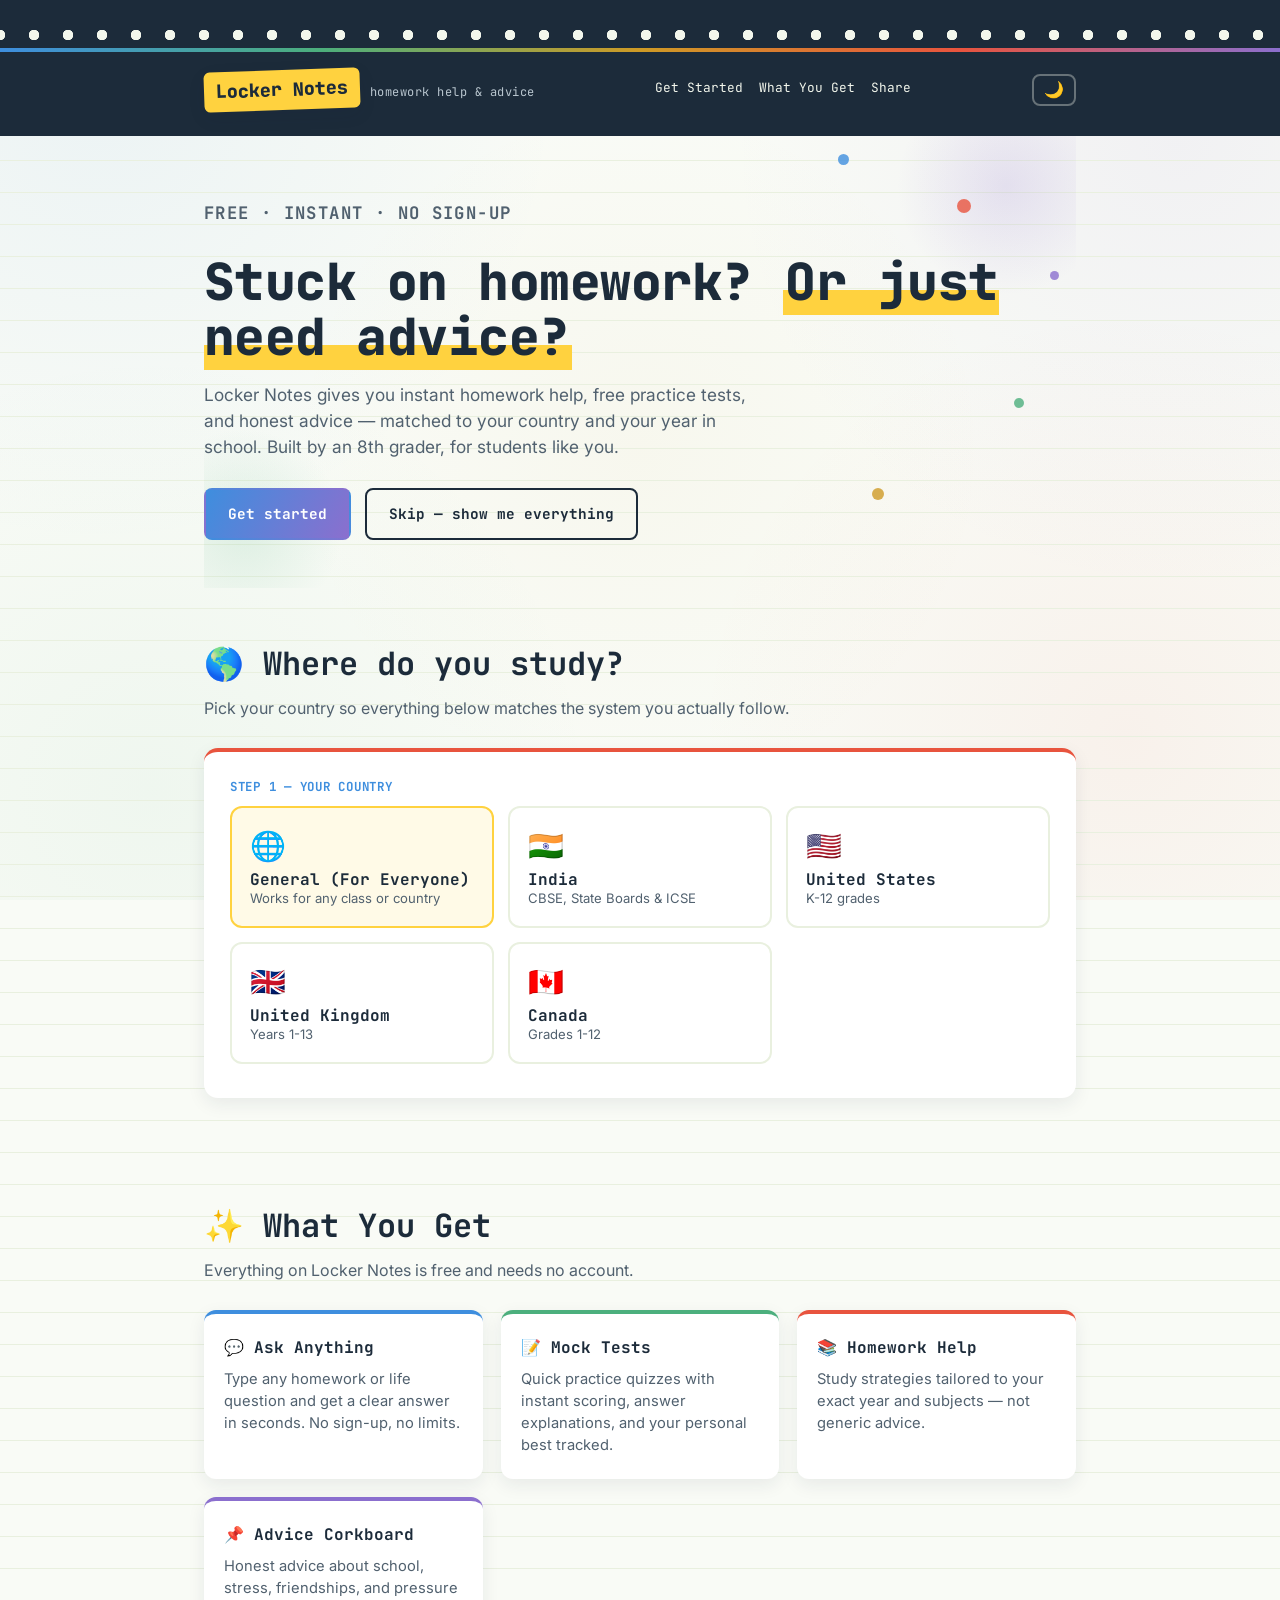
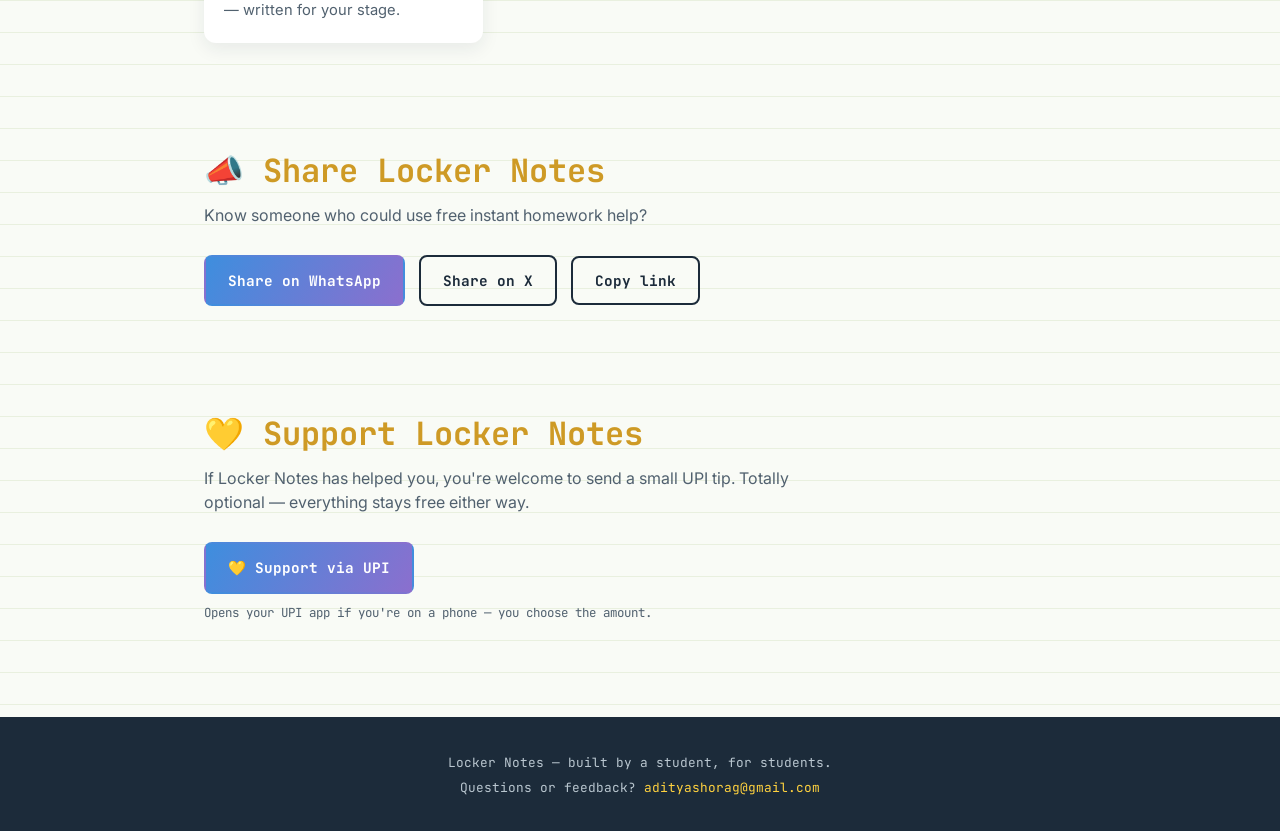
==== commit a8253647: "Update index.html" ====
--- a/index.html
+++ b/index.html
@@ -607,9 +607,9 @@
 <p>Questions or feedback? <a href="mailto:adityashorag@gmail.com">adityashorag@gmail.com</a></p>
 </footer>
 <script>
-const COUNTRIES = {"general": {"name": "General", "sub": "For everyone", "flag": "🌐", "levelLabel": "", "levels": [], "streams": null}, "india": {"name": "India", "sub": "CBSE, State Boards & ICSE", "flag": "🇮🇳", "levelLabel": "Class", "levels": [1, 2, 3, 4, 5, 6, 7, 8, 9, 10, 11, 12], "streams": [11, 12]}, "usa": {"name": "United States", "sub": "K-12 grades", "flag": "🇺🇸", "levelLabel": "Grade", "levels": [1, 2, 3, 4, 5, 6, 7, 8, 9, 10, 11, 12], "streams": null}, "uk": {"name": "United Kingdom", "sub": "Years 1-13", "flag": "🇬🇧", "levelLabel": "Year", "levels": [1, 2, 3, 4, 5, 6, 7, 8, 9, 10, 11, 12, 13], "streams": null}, "icse": {"name": "India (ICSE)", "sub": "ICSE (1-10) · ISC (11-12)", "flag": "🇮🇳", "levelLabel": "Class", "levels": [1, 2, 3, 4, 5, 6, 7, 8, 9, 10, 11, 12], "streams": [11, 12]}};
-const CONTENT = {"india": {"hw": {"1": [{"key": "math", "label": "Maths", "tips": [{"h": "Count out loud", "b": "Use your fingers, beads, or anything around you. Counting physical things makes numbers real."}, {"h": "Practise writing numbers", "b": "Write each number slowly and neatly. Speed comes later."}, {"h": "Play number games", "b": "Spotting numbers on signs and buses is practice too."}]}, {"key": "evs", "label": "EVS", "tips": [{"h": "Look around you", "b": "EVS is about the world you already see. Point things out at home and outdoors."}, {"h": "Ask why", "b": "Why do plants need water? Asking questions is how EVS makes sense."}, {"h": "Draw what you learn", "b": "Drawing a plant or an animal helps you remember it."}]}, {"key": "eng", "label": "English", "tips": [{"h": "Read aloud daily", "b": "Even one short page a day builds reading fast."}, {"h": "Sound out new words", "b": "Break the word into parts and say each part slowly."}, {"h": "Learn new words", "b": "Pick one new word a day and try using it."}]}, {"key": "gk", "label": "General Knowledge", "tips": [{"h": "Ask about the world", "b": "Where is this from? Who made it? Curiosity is GK practice."}, {"h": "Look at pictures", "b": "Picture books and maps teach a lot without much reading."}, {"h": "Share what you learn", "b": "Telling someone a fact helps you remember it."}]}], "2": [{"key": "math", "label": "Maths", "tips": [{"h": "Master addition and subtraction", "b": "Practise a few sums every day rather than many at once."}, {"h": "Use real objects", "b": "Counting coins or snacks makes maths easier to picture."}, {"h": "Check your answer", "b": "Count again from the start. Rechecking catches most mistakes."}]}, {"key": "evs", "label": "EVS", "tips": [{"h": "Connect to your home", "b": "Plants, animals, and family are all EVS topics you already know."}, {"h": "Observe carefully", "b": "Notice details on your way to school. That is what EVS asks about."}, {"h": "Make simple charts", "b": "Drawing a chart of seasons or animals helps it stick."}]}, {"key": "eng", "label": "English", "tips": [{"h": "Read a little daily", "b": "A short story a day beats a long one once a week."}, {"h": "Practise neat writing", "b": "Slow, careful letters look better than fast, messy ones."}, {"h": "Build a word list", "b": "Write down new words in a small notebook."}]}, {"key": "gk", "label": "General Knowledge", "tips": [{"h": "Learn about India", "b": "States, festivals, and famous places are good starting points."}, {"h": "Watch and listen", "b": "Kid-friendly documentaries teach a lot painlessly."}, {"h": "Quiz yourself", "b": "Ask a family member to test you on what you learned."}]}], "3": [{"key": "math", "label": "Maths", "tips": [{"h": "Learn tables properly", "b": "Tables up to 10 make everything in later years easier. Practise a little daily."}, {"h": "Show your working", "b": "Write each step. It helps you find mistakes and earns marks."}, {"h": "Understand word problems", "b": "Read twice, underline the numbers, then decide what to do."}]}, {"key": "evs", "label": "EVS", "tips": [{"h": "Link to real life", "b": "Almost every EVS chapter connects to something you have seen."}, {"h": "Draw diagrams", "b": "A labelled drawing of a plant or the body sticks better than a paragraph."}, {"h": "Explain it out loud", "b": "Tell someone what you learned. Gaps show up immediately."}]}, {"key": "eng", "label": "English", "tips": [{"h": "Read for meaning", "b": "After reading, close the book and say what happened in your own words."}, {"h": "Learn spelling in groups", "b": "Words with similar patterns are easier learned together."}, {"h": "Write short paragraphs", "b": "Three or four sentences on one idea is good practice."}]}, {"key": "gk", "label": "General Knowledge", "tips": [{"h": "Read a kids' newspaper", "b": "A few minutes of news a week builds general awareness."}, {"h": "Keep a facts notebook", "b": "Write down interesting things you learn anywhere."}, {"h": "Learn the map", "b": "Start with India's states, then move outward."}]}], "4": [{"key": "math", "label": "Maths", "tips": [{"h": "Get comfortable with fractions", "b": "Think of them as parts of a pizza or a chocolate bar."}, {"h": "Practise long multiplication", "b": "Line up your digits carefully. Most errors are alignment errors."}, {"h": "Estimate first", "b": "Guess roughly what the answer should be, then check if your answer is close."}]}, {"key": "sci", "label": "Science", "tips": [{"h": "Understand, do not memorise", "b": "Ask how something works before trying to remember it."}, {"h": "Do simple experiments", "b": "Safe home experiments make concepts much clearer."}, {"h": "Use diagrams", "b": "Draw processes like the water cycle instead of writing them out."}]}, {"key": "eng", "label": "English", "tips": [{"h": "Expand your vocabulary", "b": "Look up words you do not know instead of skipping them."}, {"h": "Plan before writing", "b": "Two or three bullet points before an essay saves a lot of time."}, {"h": "Read your work aloud", "b": "Mistakes are much easier to hear than to see."}]}, {"key": "sst", "label": "Social Studies", "tips": [{"h": "Use maps actively", "b": "Find every place mentioned in your chapter on a map."}, {"h": "Build timelines", "b": "Seeing events in order makes history make sense."}, {"h": "Ask why things happened", "b": "Causes matter more than dates at this stage."}]}], "5": [{"key": "math", "label": "Maths", "tips": [{"h": "Master decimals and fractions", "b": "These come back constantly in later classes. Get them solid now."}, {"h": "Practise mental maths", "b": "Quick mental sums save time in every future exam."}, {"h": "Keep an error list", "b": "Note mistakes you repeat and review them before tests."}]}, {"key": "sci", "label": "Science", "tips": [{"h": "Explain concepts aloud", "b": "If you can explain it simply, you actually understand it."}, {"h": "Draw and label", "b": "Diagrams for cycles and systems stick better than paragraphs."}, {"h": "Connect to real life", "b": "Link each concept to something you have actually seen happen."}]}, {"key": "eng", "label": "English", "tips": [{"h": "Read beyond textbooks", "b": "Storybooks improve your writing more than extra grammar drills."}, {"h": "Structure your writing", "b": "Beginning, middle, end. Even short pieces need shape."}, {"h": "Learn word families", "b": "Learning related words together builds vocabulary fast."}]}, {"key": "sst", "label": "Social Studies", "tips": [{"h": "Turn history into stories", "b": "People remember narratives far better than fact lists."}, {"h": "Practise map work", "b": "Marking locations yourself beats just looking at them."}, {"h": "Compare, do not just list", "b": "Noticing similarities and differences shows real understanding."}]}], "6": [{"key": "math", "label": "Maths", "tips": [{"h": "Show every step", "b": "Even if you know the answer, writing out steps catches mistakes and earns partial credit."}, {"h": "Check with estimation", "b": "Round the numbers first. If your exact answer is far off your estimate, recheck."}, {"h": "Redo from scratch", "b": "If you got something wrong, solve the whole thing fresh instead of just finding the error."}, {"h": "Keep an error log", "b": "Note mistakes you repeat. Reviewing it before a test catches them early."}]}, {"key": "sci", "label": "Science", "tips": [{"h": "Explain it out loud", "b": "If you can explain a concept simply to a friend, you actually understand it."}, {"h": "Draw the process", "b": "Diagrams for cycles and systems stick better than paragraphs."}, {"h": "Connect to real life", "b": "Link the concept to something you have actually seen happen."}, {"h": "Flashcards for terms", "b": "Science is full of specific vocabulary. Quick reviews make definitions stick."}]}, {"key": "eng", "label": "English", "tips": [{"h": "Outline before you write", "b": "Three bullet points for your main ideas saves you from a blank page."}, {"h": "Read it out loud", "b": "Awkward sentences almost always sound wrong when spoken."}, {"h": "Cut ruthlessly", "b": "If a sentence adds nothing new, delete it."}, {"h": "Vary sentence length", "b": "Mixing short and long sentences keeps writing from feeling flat."}]}, {"key": "sst", "label": "Social Studies", "tips": [{"h": "Build a timeline", "b": "Seeing events in order makes cause and effect click."}, {"h": "Ask why, not just what", "b": "Teachers care more about why something happened than the exact date."}, {"h": "Turn it into a story", "b": "People remember stories better than fact lists."}, {"h": "Compare, do not just list", "b": "Comparing causes and effects across events shows deeper understanding."}]}], "7": [{"key": "math", "label": "Maths", "tips": [{"h": "Show every step", "b": "Even if you know the answer, writing out steps catches mistakes and earns partial credit."}, {"h": "Check with estimation", "b": "Round the numbers first. If your exact answer is far off your estimate, recheck."}, {"h": "Redo from scratch", "b": "If you got something wrong, solve the whole thing fresh instead of just finding the error."}, {"h": "Keep an error log", "b": "Note mistakes you repeat. Reviewing it before a test catches them early."}]}, {"key": "sci", "label": "Science", "tips": [{"h": "Explain it out loud", "b": "If you can explain a concept simply to a friend, you actually understand it."}, {"h": "Draw the process", "b": "Diagrams for cycles and systems stick better than paragraphs."}, {"h": "Connect to real life", "b": "Link the concept to something you have actually seen happen."}, {"h": "Flashcards for terms", "b": "Science is full of specific vocabulary. Quick reviews make definitions stick."}]}, {"key": "eng", "label": "English", "tips": [{"h": "Outline before you write", "b": "Three bullet points for your main ideas saves you from a blank page."}, {"h": "Read it out loud", "b": "Awkward sentences almost always sound wrong when spoken."}, {"h": "Cut ruthlessly", "b": "If a sentence adds nothing new, delete it."}, {"h": "Vary sentence length", "b": "Mixing short and long sentences keeps writing from feeling flat."}]}, {"key": "sst", "label": "Social Studies", "tips": [{"h": "Build a timeline", "b": "Seeing events in order makes cause and effect click."}, {"h": "Ask why, not just what", "b": "Teachers care more about why something happened than the exact date."}, {"h": "Turn it into a story", "b": "People remember stories better than fact lists."}, {"h": "Compare, do not just list", "b": "Comparing causes and effects across events shows deeper understanding."}]}], "8": [{"key": "math", "label": "Maths", "tips": [{"h": "Show every step", "b": "Writing out steps catches mistakes and earns partial credit."}, {"h": "Master algebra basics", "b": "Linear equations underpin most of Class 9 and 10 maths. Get comfortable now."}, {"h": "Check with estimation", "b": "Round first, then see whether your exact answer is in the right range."}, {"h": "Keep an error log", "b": "Reviewing repeated mistakes before a test is the highest-value revision there is."}]}, {"key": "sci", "label": "Science", "tips": [{"h": "Understand, do not memorise", "b": "Class 8 Science starts rewarding understanding over recall."}, {"h": "Draw the process", "b": "Diagrams for cell structure, forces, and reactions stick far better than text."}, {"h": "Learn the vocabulary", "b": "Specific terms matter more from Class 8 onward. Flashcards work well."}, {"h": "Connect to real life", "b": "Friction, sound, and light are all things you experience daily."}]}, {"key": "eng", "label": "English", "tips": [{"h": "Outline before writing", "b": "A short plan makes essays far easier to write and better to read."}, {"h": "Master active and passive voice", "b": "It comes up repeatedly in exams. Practise converting both ways."}, {"h": "Read it out loud", "b": "Awkward sentences sound wrong even when they look fine."}, {"h": "Build vocabulary deliberately", "b": "Note new words with an example sentence, not just the meaning."}]}, {"key": "sst", "label": "Social Studies", "tips": [{"h": "Build timelines", "b": "Modern Indian history especially needs clear sequencing."}, {"h": "Ask why, not just what", "b": "Causes and consequences earn far more marks than dates."}, {"h": "Use maps actively", "b": "Find every place your chapter mentions."}, {"h": "Compare across chapters", "b": "Linking events shows the understanding examiners look for."}]}], "9": [{"key": "math", "label": "Maths", "tips": [{"h": "Do not skip NCERT", "b": "Every NCERT exercise is worth solving fully. Class 10 assumes you did."}, {"h": "Master the basics early", "b": "Polynomials, coordinate geometry, and number systems recur constantly later."}, {"h": "Practise proofs properly", "b": "Geometry proofs need step-by-step logic, not memorised lines."}, {"h": "Revise within the week", "b": "Class 9 moves fast. Revise each chapter soon after finishing it."}]}, {"key": "sci", "label": "Science", "tips": [{"h": "Physics needs concepts", "b": "Memorising formulas without understanding them stops working in Class 9."}, {"h": "Practise numericals daily", "b": "Physics and Chemistry numericals need regular practice, not last-minute cramming."}, {"h": "Draw and label biology diagrams", "b": "Neat, labelled diagrams earn marks that text alone will not."}, {"h": "Understand units", "b": "Getting SI units right is an easy source of marks people routinely lose."}]}, {"key": "eng", "label": "English", "tips": [{"h": "Practise full-length answers", "b": "Writing complete answers by hand is a skill that needs training."}, {"h": "Learn literary devices", "b": "Metaphor, personification, and imagery show up in every literature paper."}, {"h": "Master tenses", "b": "Grammar marks are among the easiest to secure if you drill them."}, {"h": "Read beyond the syllabus", "b": "Wider reading noticeably improves your writing quality."}]}, {"key": "sst", "label": "Social Studies", "tips": [{"h": "Understand, then memorise", "b": "History and Civics both reward explanation over recall."}, {"h": "Practise map work", "b": "Map questions are guaranteed marks if you prepare them."}, {"h": "Link Economics to real life", "b": "Concepts make far more sense when tied to things you have seen."}, {"h": "Write structured answers", "b": "Point, explanation, example. Use that shape consistently."}]}], "10": [{"key": "math", "label": "Maths", "tips": [{"h": "Solve past board papers", "b": "Timed practice with previous years is the highest-value prep available."}, {"h": "Master trigonometry early", "b": "It is formula-heavy and needs repetition to become automatic."}, {"h": "Present your work neatly", "b": "Clear steps earn partial marks even when the final answer is wrong."}, {"h": "Finish syllabus early", "b": "Leave the last months for revision, not first-time learning."}]}, {"key": "sci", "label": "Science", "tips": [{"h": "Practise numericals under time", "b": "Speed matters in boards. Train with a clock."}, {"h": "Learn chemical equations properly", "b": "Balancing correctly is a frequent and avoidable source of lost marks."}, {"h": "Draw board-standard diagrams", "b": "Neat, labelled diagrams are guaranteed marks in Biology."}, {"h": "Revise NCERT thoroughly", "b": "Board questions stay close to NCERT. Know it inside out."}]}, {"key": "eng", "label": "English", "tips": [{"h": "Practise writing formats", "b": "Letters, notices, and articles have fixed formats. Learn them exactly."}, {"h": "Time your answer writing", "b": "Running out of time is a common and preventable problem."}, {"h": "Know the texts deeply", "b": "Character, theme, and context questions need real familiarity."}, {"h": "Secure the grammar marks", "b": "Grammar is the most reliably scoreable section. Do not neglect it."}]}, {"key": "sst", "label": "Social Studies", "tips": [{"h": "Master map work", "b": "Map marks are free if you practise them."}, {"h": "Structure every answer", "b": "Point, explain, example. Consistency earns marks."}, {"h": "Focus on causes and effects", "b": "Boards ask why far more than when."}, {"h": "Solve past papers", "b": "Patterns repeat. Previous years reveal exactly what matters."}]}]}, "hwStream": {"11": {"science": [{"key": "phy", "label": "Physics", "tips": [{"h": "Concepts before formulas", "b": "Class 11 Physics punishes memorisation. Understand the derivation."}, {"h": "Master the basics of mechanics", "b": "Kinematics and laws of motion underpin almost everything after."}, {"h": "Practise numericals daily", "b": "Physics is learned by solving, not by reading."}, {"h": "Get units and dimensions right", "b": "Dimensional analysis catches errors before they cost you."}]}, {"key": "chem", "label": "Chemistry", "tips": [{"h": "Do not skip physical chemistry", "b": "Mole concept and stoichiometry appear everywhere. Get them solid."}, {"h": "Organic needs mechanisms", "b": "Learn why reactions happen, not just what forms."}, {"h": "Inorganic needs revision cycles", "b": "It is memory-heavy. Space out your revision."}, {"h": "NCERT first, always", "b": "Reference books come after NCERT is genuinely comfortable."}]}, {"key": "math", "label": "Maths / Biology", "tips": [{"h": "Practise consistently", "b": "Both Maths and Biology reward daily work over weekend marathons."}, {"h": "For Maths: solve, do not read", "b": "Watching solutions is not the same as producing them."}, {"h": "For Biology: diagrams matter", "b": "Labelled diagrams carry serious marks."}, {"h": "Clear doubts the same week", "b": "Class 11 builds on itself fast. Gaps compound quickly."}]}, {"key": "eng", "label": "English", "tips": [{"h": "Do not neglect it", "b": "English marks lift your overall percentage with relatively little effort."}, {"h": "Practise the writing formats", "b": "Formats are fixed and therefore easy marks."}, {"h": "Read widely", "b": "It improves comprehension speed across every subject."}, {"h": "Time your practice", "b": "Board-style timing needs rehearsal."}]}], "commerce": [{"key": "acc", "label": "Accountancy", "tips": [{"h": "Practice beats reading", "b": "Accounts is a doing subject. Solve problems every single day."}, {"h": "Get the format right", "b": "Presentation and layout genuinely carry marks."}, {"h": "Understand the logic", "b": "Knowing why an entry is debited beats memorising that it is."}, {"h": "Do not let gaps build", "b": "Accounts is cumulative. A missed week costs you later."}]}, {"key": "bst", "label": "Business Studies", "tips": [{"h": "Use real examples", "b": "Linking theory to actual companies makes answers stronger."}, {"h": "Learn the keywords", "b": "Examiners look for specific terminology."}, {"h": "Structure your answers", "b": "Point, explanation, example works consistently."}, {"h": "Make one-page summaries", "b": "Chapter summaries make revision far faster."}]}, {"key": "eco", "label": "Economics", "tips": [{"h": "Link to the news", "b": "Economic concepts make far more sense tied to real events."}, {"h": "Master the graphs", "b": "Diagrams are heavily weighted. Practise drawing them cleanly."}, {"h": "Learn definitions precisely", "b": "Economics rewards exact wording."}, {"h": "Practise numericals", "b": "Statistics and micro numericals need regular practice."}]}, {"key": "eng", "label": "English", "tips": [{"h": "Do not neglect it", "b": "It reliably lifts your overall percentage."}, {"h": "Master writing formats", "b": "Fixed formats mean predictable marks."}, {"h": "Practise under time", "b": "Speed matters in the exam hall."}, {"h": "Read widely", "b": "Better comprehension helps every other subject too."}]}], "arts": [{"key": "hist", "label": "History", "tips": [{"h": "Understand causes", "b": "Why events happened matters far more than exact dates."}, {"h": "Build timelines", "b": "Sequencing makes cause and effect visible."}, {"h": "Use sources critically", "b": "Source-based questions reward genuine analysis."}, {"h": "Write structured answers", "b": "Argument, evidence, conclusion. Every time."}]}, {"key": "pol", "label": "Political Science", "tips": [{"h": "Learn the Constitution well", "b": "It underpins most of the syllabus."}, {"h": "Connect to current affairs", "b": "Real examples strengthen answers considerably."}, {"h": "Master key terms", "b": "Precise terminology earns marks."}, {"h": "Practise long answers", "b": "Extended writing is a trainable skill."}]}, {"key": "geo", "label": "Geography / Sociology", "tips": [{"h": "For Geography: maps are essential", "b": "Practise marking and interpreting them."}, {"h": "For Sociology: use real examples", "b": "Abstract theory lands better with concrete illustrations."}, {"h": "Learn diagrams and data", "b": "Both subjects reward visual and statistical literacy."}, {"h": "Link chapters together", "b": "Connections across topics show real understanding."}]}, {"key": "eng", "label": "English", "tips": [{"h": "Read very widely", "b": "In Arts, wide reading directly improves your answers."}, {"h": "Practise argument writing", "b": "Clear reasoning is the core skill of this stream."}, {"h": "Master the formats", "b": "Fixed formats are predictable marks."}, {"h": "Time your writing", "b": "Long answers need pace management."}]}]}, "12": {"science": [{"key": "phy", "label": "Physics", "tips": [{"h": "Solve past board papers", "b": "Timed past-paper practice is the highest-value revision available."}, {"h": "Master electrostatics and optics", "b": "They carry significant weight in boards."}, {"h": "Write derivations cleanly", "b": "Step-by-step derivations earn full marks; skipped steps lose them."}, {"h": "Practise numericals under time", "b": "Speed and accuracy both need rehearsal."}]}, {"key": "chem", "label": "Chemistry", "tips": [{"h": "Revise NCERT line by line", "b": "Board questions stay close to NCERT text."}, {"h": "Organic needs mechanism practice", "b": "Understand the pathway, do not memorise products."}, {"h": "Keep an equations sheet", "b": "Balanced equations are frequent easy marks."}, {"h": "Space out inorganic revision", "b": "It fades fast without repeated review."}]}, {"key": "math", "label": "Maths / Biology", "tips": [{"h": "For Maths: past papers, timed", "b": "Nothing prepares you better than full timed papers."}, {"h": "For Biology: diagrams are marks", "b": "Neat, labelled diagrams are reliably scoreable."}, {"h": "Finish syllabus early", "b": "Save the final months for pure revision."}, {"h": "Review your mistakes", "b": "An error log is worth more than another new chapter."}]}, {"key": "eng", "label": "English", "tips": [{"h": "Master the writing section", "b": "Formats are fixed, so these are predictable marks."}, {"h": "Know the texts deeply", "b": "Theme and character questions need real familiarity."}, {"h": "Time every practice attempt", "b": "Running out of time is common and preventable."}, {"h": "Do not leave it till last", "b": "English marks meaningfully affect your percentage."}]}], "commerce": [{"key": "acc", "label": "Accountancy", "tips": [{"h": "Solve full papers under time", "b": "Speed and accuracy both need training."}, {"h": "Presentation carries marks", "b": "Neat, correctly formatted answers score better."}, {"h": "Master company accounts", "b": "They carry heavy weight in the board paper."}, {"h": "Practise daily without gaps", "b": "Accounts skills decay fast without regular use."}]}, {"key": "bst", "label": "Business Studies", "tips": [{"h": "Learn the keywords exactly", "b": "Examiners scan for specific terminology."}, {"h": "Use real company examples", "b": "They noticeably strengthen answers."}, {"h": "Practise case studies", "b": "Application questions are increasingly common."}, {"h": "Make chapter summaries", "b": "They make final revision dramatically faster."}]}, {"key": "eco", "label": "Economics", "tips": [{"h": "Master the graphs", "b": "Diagram-based questions are reliably scoreable."}, {"h": "Practise numericals regularly", "b": "Macro and statistics numericals need repetition."}, {"h": "Link theory to current events", "b": "It improves both understanding and answer quality."}, {"h": "Learn definitions precisely", "b": "Exact wording earns marks here."}]}, {"key": "eng", "label": "English", "tips": [{"h": "Secure the writing section", "b": "Fixed formats mean predictable marks."}, {"h": "Know your texts well", "b": "Depth beats skimming for literature questions."}, {"h": "Practise under timed conditions", "b": "Pace management matters."}, {"h": "Do not neglect it", "b": "It lifts your overall percentage reliably."}]}], "arts": [{"key": "hist", "label": "History", "tips": [{"h": "Focus on causes and consequences", "b": "Boards ask why far more than when."}, {"h": "Practise source-based questions", "b": "They carry real weight and reward careful reading."}, {"h": "Build clear timelines", "b": "Sequencing supports every answer you write."}, {"h": "Write full-length answers by hand", "b": "Stamina and structure both need practice."}]}, {"key": "pol", "label": "Political Science", "tips": [{"h": "Know the Constitution thoroughly", "b": "It anchors most of the paper."}, {"h": "Use current affairs examples", "b": "They lift answers above textbook recall."}, {"h": "Practise long-form answers", "b": "Extended writing is the core skill assessed."}, {"h": "Learn key terminology precisely", "b": "Exact terms earn marks."}]}, {"key": "geo", "label": "Geography / Sociology", "tips": [{"h": "For Geography: master map work", "b": "Map marks are guaranteed if prepared."}, {"h": "For Sociology: use concrete examples", "b": "They make abstract theory land."}, {"h": "Practise data interpretation", "b": "Both subjects include data-based questions."}, {"h": "Connect across chapters", "b": "Linking topics shows genuine understanding."}]}, {"key": "eng", "label": "English", "tips": [{"h": "Read very widely", "b": "It directly improves Arts answers across subjects."}, {"h": "Master argument structure", "b": "Clear reasoning is what is being assessed."}, {"h": "Practise all writing formats", "b": "Predictable formats are predictable marks."}, {"h": "Time your long answers", "b": "Pace is a real exam skill."}]}]}}, "advice": {"1": {"label": "Advice for Class 1", "notes": [{"t": "On your first year", "x": "School is new for everyone in your class. Feeling shy at first is completely normal."}, {"t": "On making mistakes", "x": "Getting something wrong just means you are learning. Nobody gets everything right the first time."}, {"t": "On asking for help", "x": "If you do not understand, raise your hand. Teachers love it when you ask."}, {"t": "On making friends", "x": "Say hello to someone sitting near you. That is usually how friendships start."}, {"t": "On homework", "x": "Do a little bit every day instead of all of it at once. It feels much easier that way."}]}, "2": {"label": "Advice for Class 2", "notes": [{"t": "On reading", "x": "Reading gets easier the more you do it. Even ten minutes a day makes a big difference."}, {"t": "On messy handwriting", "x": "Go slower rather than faster. Neat writing comes from taking your time, not from trying harder."}, {"t": "On forgetting things", "x": "Keep a small notebook for homework. Writing it down beats trying to remember everything."}, {"t": "On sharing", "x": "Taking turns makes games more fun for everyone, including you."}, {"t": "On feeling left out", "x": "Tell a teacher or a parent. They can help more than you think."}]}, "3": {"label": "Advice for Class 3", "notes": [{"t": "On harder subjects", "x": "Work gets a bit tougher each year. That is normal, and you grow along with it."}, {"t": "On memorizing", "x": "Say things out loud instead of just reading them. It sticks much better."}, {"t": "On tests", "x": "One test does not decide anything. Study a little each day and you will be fine."}, {"t": "On friend fights", "x": "Most arguments feel smaller by the next day. Give it some time before deciding anything."}, {"t": "On being distracted", "x": "Put away toys and screens before starting homework. It gets done twice as fast."}]}, "4": {"label": "Advice for Class 4", "notes": [{"t": "On independence", "x": "Try a problem yourself first, then ask for help. You will surprise yourself."}, {"t": "On subjects you dislike", "x": "You do not have to love every subject. Just give it a fair try before deciding."}, {"t": "On comparing marks", "x": "Someone else's marks tell you nothing about your own progress. Compare yourself to last month."}, {"t": "On group projects", "x": "Do your share properly. People remember who they can rely on."}, {"t": "On feeling overwhelmed", "x": "Break big homework into small pieces. One piece at a time always works."}]}, "5": {"label": "Advice for Class 5", "notes": [{"t": "On the year ahead", "x": "Class 6 brings more subjects and more teachers. Building good habits now makes that much easier."}, {"t": "On organisation", "x": "Keep one place for all your school things. Lost homework is usually just misplaced homework."}, {"t": "On confidence", "x": "Answering wrong in class is not embarrassing. Staying silent and staying confused is worse."}, {"t": "On screen time", "x": "Finish your work first, then enjoy your screen time guilt-free. It is more fun that way."}, {"t": "On friendships changing", "x": "Friend groups shift as people grow. That is normal and does not mean anything is wrong with you."}]}, "6": {"label": "Advice for Class 6", "notes": [{"t": "On the big jump", "x": "More subjects, more teachers, more homework. It feels like a lot at first and then it stops feeling like a lot."}, {"t": "On failing a test", "x": "One bad grade is data, not a verdict. Figure out what went wrong, fix that one thing, and move on."}, {"t": "On keeping up", "x": "Write down homework the moment it is given. Half of falling behind is just forgetting."}, {"t": "On new classmates", "x": "You do not need a big friend group. One or two good friends is plenty."}, {"t": "On asking for help", "x": "Asking a question is not admitting you are behind. It is how you stop being behind."}, {"t": "On procrastinating", "x": "Do not aim to finish the assignment. Aim to work on it for 10 minutes. Starting is the hard part."}]}, "7": {"label": "Advice for Class 7", "notes": [{"t": "On feeling behind", "x": "Everyone is on a different timeline. Compare yourself to who you were last month, not to everyone else."}, {"t": "On friend drama", "x": "Give it a day before reacting. Most things feel smaller after you have slept on them."}, {"t": "On difficult subjects", "x": "The subject you find hardest usually just needs more practice, not more talent."}, {"t": "On study habits", "x": "Short daily revision beats long panicked sessions before a test. Every single time."}, {"t": "On social media", "x": "Someone else's highlight reel is not their everyday life. You are only seeing part of the story."}, {"t": "On self-doubt", "x": "Being unsure about yourself at this age is extremely common, even among people who look confident."}]}, "8": {"label": "Advice for Class 8", "notes": [{"t": "On failing a test", "x": "One bad grade is data, not a verdict. Figure out what went wrong, fix that one thing, and move on."}, {"t": "On feeling behind", "x": "Everyone is on a different timeline. Compare yourself to who you were last month, not to everyone else."}, {"t": "On friend drama", "x": "Give it a day before reacting. Most things feel smaller after you have slept on them."}, {"t": "On procrastinating", "x": "Do not aim to finish the assignment. Aim to work on it for 10 minutes. Starting is the hard part."}, {"t": "On asking for help", "x": "Asking a question is not admitting you are behind. It is how you stop being behind."}, {"t": "On the years ahead", "x": "Class 9 and 10 matter more, so habits you build now are worth the effort."}]}, "9": {"label": "Advice for Class 9", "notes": [{"t": "On the step up", "x": "Class 9 is noticeably harder than Class 8. Nearly everyone finds the first few months tough."}, {"t": "On building for Class 10", "x": "Class 9 concepts show up again in Class 10. Understanding them now saves you twice the work later."}, {"t": "On pressure starting", "x": "People will start talking about boards. Do not let that panic you a full year early."}, {"t": "On revision", "x": "Revise each chapter within a week of finishing it. Cramming a year later is much harder."}, {"t": "On tuition and coaching", "x": "Extra classes help only if you are still doing the work yourself. They are not a shortcut."}, {"t": "On burnout", "x": "Rest is part of studying, not the opposite of it. Protect your sleep."}]}, "10": {"label": "Advice for Class 10", "notes": [{"t": "On board exams", "x": "Your board score matters, but it does not define your worth or decide your whole future."}, {"t": "On the syllabus", "x": "Finish the syllabus early so the last months are pure revision, not panic learning."}, {"t": "On sample papers", "x": "Solving past papers under timed conditions is worth more than re-reading notes."}, {"t": "On comparing with toppers", "x": "Someone else's rank does not change your progress. Run your own race."}, {"t": "On choosing a stream", "x": "Pick based on what you actually enjoy and are good at, not on what sounds impressive."}, {"t": "On stress", "x": "If it ever feels like too much, talk to a parent, teacher, or counsellor. That is strength, not weakness."}]}}, "adviceStream": {"11": {"science": {"label": "Advice for Class 11 · Science", "notes": [{"t": "On the Class 11 jump", "x": "Class 11 Science is a genuinely big step up from Class 10. Struggling at first is normal, not a bad sign."}, {"t": "On concepts over memorising", "x": "Physics and Chemistry punish memorisation. Understand why something works and the problems get easier."}, {"t": "On NCERT", "x": "Get thoroughly comfortable with NCERT before touching reference books. It is the foundation for everything."}, {"t": "On competitive exams", "x": "If you are preparing for JEE or NEET alongside boards, plan your week honestly. Both need real time."}, {"t": "On falling behind", "x": "Class 11 syllabus builds on itself fast. Clear doubts the same week, not the same month."}, {"t": "On doubting your choice", "x": "Wondering whether you picked the right stream is extremely common. Give it a real term before judging."}]}, "commerce": {"label": "Advice for Class 11 · Commerce", "notes": [{"t": "On Accountancy", "x": "Accounts is practice-based. Solving problems daily beats reading theory repeatedly."}, {"t": "On Economics", "x": "Link concepts to real news you hear about. It makes the theory stick far better."}, {"t": "On the stream's reputation", "x": "Commerce is not an easier stream, just a different one. Treat it seriously and it rewards you."}, {"t": "On career options", "x": "Commerce opens far more paths than just CA. Explore widely before narrowing down."}, {"t": "On staying consistent", "x": "Accounts especially punishes gaps. Even 30 minutes daily beats weekend marathons."}, {"t": "On asking questions", "x": "Business Studies and Economics reward curiosity. Ask why things work the way they do."}]}, "arts": {"label": "Advice for Class 11 · Arts / Humanities", "notes": [{"t": "On the stream's reputation", "x": "Arts is not a fallback. It is a real stream with real careers, and it rewards genuine thinking."}, {"t": "On writing answers", "x": "Structure matters as much as content. A clear argument scores better than scattered facts."}, {"t": "On reading widely", "x": "Reading beyond the textbook genuinely improves your answers in History, Political Science, and Sociology."}, {"t": "On memorising dates", "x": "Understand causes and consequences. Examiners care more about why than exactly when."}, {"t": "On career options", "x": "Law, civil services, journalism, psychology, design, and more all open from here."}, {"t": "On defending your choice", "x": "You may face doubters. Knowing why you chose this is the best answer to any of them."}]}}, "12": {"science": {"label": "Advice for Class 12 · Science", "notes": [{"t": "On board exams", "x": "Your board score matters, but it is one number in a long life. Keep perspective."}, {"t": "On balancing boards and entrances", "x": "Do not sacrifice one entirely for the other. Plan realistically for both."}, {"t": "On revision", "x": "Aim to finish the syllabus early so the final months are revision, not first-time learning."}, {"t": "On previous year papers", "x": "Timed practice with past papers is the single highest-value thing you can do now."}, {"t": "On the pressure", "x": "This year is genuinely stressful for almost everyone. You are not weak for finding it hard."}, {"t": "On the future", "x": "There are many routes to a good career. One exam result does not close doors permanently."}]}, "commerce": {"label": "Advice for Class 12 · Commerce", "notes": [{"t": "On board exams", "x": "Your board score matters, but it does not define your worth or your whole future."}, {"t": "On Accountancy practice", "x": "Solve full papers under time pressure. Speed and accuracy both need training."}, {"t": "On presentation", "x": "Neat, well-formatted accounts answers genuinely earn more marks. Do not rush the layout."}, {"t": "On entrance exams", "x": "If you are targeting CUET, CA Foundation, or similar, start integrating that prep early."}, {"t": "On the pressure", "x": "Almost everyone finds this year hard. Talk to someone if it starts feeling like too much."}, {"t": "On what comes next", "x": "Commerce leads to many paths. Take time to explore rather than defaulting to the obvious one."}]}, "arts": {"label": "Advice for Class 12 · Arts / Humanities", "notes": [{"t": "On board exams", "x": "Your board score matters, but it is one measure of one year, not of you."}, {"t": "On answer writing", "x": "Practise writing full-length answers by hand under time limits. It is a skill in itself."}, {"t": "On structure", "x": "Introduction, argument, evidence, conclusion. Examiners reward clarity every time."}, {"t": "On entrance exams", "x": "If CUET or law entrances are your plan, build that into your schedule now, not in March."}, {"t": "On the pressure", "x": "This year is hard for nearly everyone. Reach out to a parent or teacher if it gets heavy."}, {"t": "On your path", "x": "Law, civil services, journalism, psychology, academia and more start from here. Keep exploring."}]}}}}, "usa": {"hw": {"1": [{"key": "math", "label": "Math", "tips": [{"h": "Count with real objects", "b": "Use fingers, blocks, or snacks so numbers feel concrete, not abstract."}, {"h": "Practice a little every day", "b": "Ten minutes daily beats a longer session once a week at this age."}, {"h": "Talk through problems out loud", "b": "Saying the steps helps the ideas stick."}]}, {"key": "sci", "label": "Science", "tips": [{"h": "Ask questions about the world", "b": "Why is the sky blue? Curiosity is exactly what first-grade science rewards."}, {"h": "Do simple hands-on activities", "b": "Touching, sorting, and observing teaches more than a worksheet."}, {"h": "Draw what you observe", "b": "A simple picture of a plant or bug helps the idea stay with you."}]}, {"key": "read", "label": "Reading", "tips": [{"h": "Read a little every day", "b": "Even one short book a day builds real reading skill fast."}, {"h": "Sound out tricky words", "b": "Break unfamiliar words into small chunks and say each part."}, {"h": "Talk about the story", "b": "Saying what happened in your own words checks real understanding."}]}, {"key": "write", "label": "Writing", "tips": [{"h": "Write a few sentences daily", "b": "Short, regular writing beats occasional long assignments."}, {"h": "Sound out spelling", "b": "Write the sounds you hear — perfect spelling comes later."}, {"h": "Draw and then write", "b": "A picture first often makes the words come easier."}]}], "2": [{"key": "math", "label": "Math", "tips": [{"h": "Practice addition and subtraction facts", "b": "Quick recall now saves real time in every grade that follows."}, {"h": "Use real objects for word problems", "b": "Coins or toys make abstract problems concrete."}, {"h": "Check your work by counting again", "b": "A second count catches most simple mistakes."}]}, {"key": "sci", "label": "Science", "tips": [{"h": "Connect science to daily life", "b": "Weather, plants, and animals are all around you — notice them."}, {"h": "Ask 'what would happen if...'", "b": "Predicting before observing builds real scientific thinking."}, {"h": "Make simple charts", "b": "Drawing what you learn helps it stay in memory."}]}, {"key": "read", "label": "Reading", "tips": [{"h": "Read a bit longer each week", "b": "Slowly increasing what you read builds stamina naturally."}, {"h": "Notice new words", "b": "Keep a small list of words you don't know yet."}, {"h": "Re-read favorite books", "b": "Re-reading builds fluency, not just repetition."}]}, {"key": "write", "label": "Writing", "tips": [{"h": "Write about your own experiences", "b": "Writing about things you know makes it easier to get started."}, {"h": "Use capital letters and periods", "b": "These small habits matter more the more you write."}, {"h": "Read your writing back", "b": "Reading aloud helps you catch missing words."}]}], "3": [{"key": "math", "label": "Math", "tips": [{"h": "Master multiplication tables", "b": "They're the foundation for nearly everything in math from here on."}, {"h": "Show your work", "b": "Writing steps down helps you find your own mistakes."}, {"h": "Practice word problems", "b": "Read twice, then decide what operation you actually need."}]}, {"key": "sci", "label": "Science", "tips": [{"h": "Do simple experiments at home", "b": "Hands-on activities make abstract ideas real."}, {"h": "Keep a science notebook", "b": "Recording observations is real scientific practice."}, {"h": "Ask why, not just what", "b": "Understanding causes matters more than memorizing facts."}]}, {"key": "read", "label": "Reading", "tips": [{"h": "Read a variety of text types", "b": "Stories, articles, and instructions all build different skills."}, {"h": "Practice summarizing", "b": "Saying the main idea in one sentence shows real understanding."}, {"h": "Look up unfamiliar words", "b": "Guessing sometimes works, but checking builds real vocabulary."}]}, {"key": "write", "label": "Writing", "tips": [{"h": "Plan before you write", "b": "A few ideas jotted down first make writing much easier."}, {"h": "Write complete paragraphs", "b": "One clear idea, with a few supporting sentences."}, {"h": "Revise, don't just edit spelling", "b": "Check if your ideas make sense, not just your spelling."}]}], "4": [{"key": "math", "label": "Math", "tips": [{"h": "Get comfortable with fractions", "b": "Think of them as parts of a whole — pizza slices help."}, {"h": "Practice multi-digit multiplication", "b": "Line up your digits carefully — most errors come from misalignment."}, {"h": "Estimate before solving", "b": "A quick estimate helps you catch answers that are way off."}]}, {"key": "sci", "label": "Science", "tips": [{"h": "Understand before memorizing", "b": "Ask how something works before trying to recall it."}, {"h": "Use diagrams", "b": "Drawing a process, like the water cycle, helps it stick."}, {"h": "Connect to real life", "b": "Notice science happening around you every day."}]}, {"key": "read", "label": "Reading", "tips": [{"h": "Read above your comfort level sometimes", "b": "A slightly challenging book builds real growth."}, {"h": "Discuss what you read", "b": "Talking about a book deepens understanding more than just finishing it."}, {"h": "Track your reading", "b": "Noting what you've read helps you see your own progress."}]}, {"key": "write", "label": "Writing", "tips": [{"h": "Structure your paragraphs", "b": "Topic sentence, details, conclusion — every time."}, {"h": "Expand your vocabulary", "b": "Try a stronger word instead of 'good' or 'nice.'"}, {"h": "Read your writing aloud", "b": "Awkward sentences are much easier to hear than to see."}]}], "5": [{"key": "math", "label": "Math", "tips": [{"h": "Master decimals and fractions together", "b": "They connect constantly — get comfortable moving between them."}, {"h": "Practice mental math", "b": "Quick mental estimates save real time on every future test."}, {"h": "Keep a list of your mistakes", "b": "Reviewing repeated errors is high-value revision."}]}, {"key": "sci", "label": "Science", "tips": [{"h": "Explain concepts in your own words", "b": "If you can explain it simply, you understand it."}, {"h": "Take lab safety seriously", "b": "Good habits now matter more as experiments get more complex."}, {"h": "Connect topics across units", "b": "Science ideas build on each other more than they seem to."}]}, {"key": "read", "label": "Reading", "tips": [{"h": "Read across genres", "b": "Fiction, nonfiction, and poetry each build different skills."}, {"h": "Analyze, don't just summarize", "b": "Ask why the author made certain choices."}, {"h": "Build a stronger vocabulary", "b": "Middle school reading gets noticeably harder — prepare now."}]}, {"key": "write", "label": "Writing", "tips": [{"h": "Practice the five-paragraph essay", "b": "It's the format you'll rely on heavily in middle school."}, {"h": "Use evidence to support ideas", "b": "Back up opinions with specific details or examples."}, {"h": "Revise in a separate pass", "b": "Fix ideas and structure first, then check grammar and spelling."}]}], "6": [{"key": "math", "label": "Math", "tips": [{"h": "Adjust to changing classes", "b": "Set up a dedicated math folder to stay organized with new routines."}, {"h": "Show every step", "b": "Grading now weighs process, not just final answers."}, {"h": "Ask questions in class", "b": "Middle school teachers expect you to speak up when confused."}, {"h": "Keep an error log", "b": "Track mistakes you repeat and review them before tests."}]}, {"key": "sci", "label": "Science", "tips": [{"h": "Get comfortable with lab work", "b": "Science becomes more hands-on and lab-based starting now."}, {"h": "Learn to write proper lab reports", "b": "Hypothesis, method, results, conclusion — a format you'll reuse for years."}, {"h": "Draw and label diagrams", "b": "They're worth real points and help you remember processes."}, {"h": "Ask 'why' constantly", "b": "Middle school science starts rewarding real understanding over recall."}]}, {"key": "ela", "label": "English Language Arts", "tips": [{"h": "Read more challenging texts", "b": "Middle school reading expects more inference, not just plot recall."}, {"h": "Practice thesis statements", "b": "A one-sentence argument becomes the backbone of your essays now."}, {"h": "Cite evidence properly", "b": "Quoting and explaining is expected, not just summarizing."}, {"h": "Get comfortable with peer feedback", "b": "Middle school often introduces peer review — it's a normal part of writing."}]}, {"key": "ss", "label": "Social Studies", "tips": [{"h": "Build timelines", "b": "Seeing events in order makes cause and effect click."}, {"h": "Practice map skills", "b": "Geography questions get more detailed from here on."}, {"h": "Ask why, not just what", "b": "Causes and effects matter more than memorized dates."}, {"h": "Connect history to today", "b": "Linking the past to current events deepens understanding."}]}], "7": [{"key": "math", "label": "Math", "tips": [{"h": "Master ratios and proportions", "b": "They underpin most of what comes next in math."}, {"h": "Show every step", "b": "Method still matters more than the final number alone."}, {"h": "Practice negative numbers", "b": "They trip up a lot of students — extra practice pays off."}, {"h": "Keep an error log", "b": "Reviewing repeated mistakes is the highest-value revision there is."}]}, {"key": "sci", "label": "Science", "tips": [{"h": "Understand, don't just memorize", "b": "Explaining a concept in your own words is the real test."}, {"h": "Take practicals seriously", "b": "Hands-on labs are where ideas genuinely click."}, {"h": "Learn scientific vocabulary precisely", "b": "Exact terms start mattering more from here."}, {"h": "Connect topics to real life", "b": "Notice science happening in the world around you."}]}, {"key": "ela", "label": "English Language Arts", "tips": [{"h": "Plan essays before writing", "b": "A short outline saves major rewriting later."}, {"h": "Use varied sentence structure", "b": "Mixing short and long sentences improves flow noticeably."}, {"h": "Read widely", "b": "Wider reading directly improves your own writing quality."}, {"h": "Revise for clarity, not just correctness", "b": "Ask if a reader would actually understand your point."}]}, {"key": "ss", "label": "Social Studies", "tips": [{"h": "Focus on cause and effect", "b": "Understanding why matters more than memorizing when."}, {"h": "Practice source analysis", "b": "Reading primary sources carefully is a real skill you're building."}, {"h": "Structure every essay answer", "b": "Claim, evidence, reasoning — every single time."}, {"h": "Compare across regions or eras", "b": "Comparisons show the deeper understanding teachers look for."}]}], "8": [{"key": "math", "label": "Math", "tips": [{"h": "Build a strong algebra foundation", "b": "Linear equations here set up everything in high school math."}, {"h": "Practice daily, not in bursts", "b": "Steady short practice beats cramming before tests."}, {"h": "Show clean, organized work", "b": "It earns partial credit and helps you find your own mistakes."}, {"h": "Review old topics regularly", "b": "Math compounds — don't let earlier skills fade."}]}, {"key": "sci", "label": "Science", "tips": [{"h": "Understand systems, not just facts", "b": "Middle school science increasingly tests how things connect."}, {"h": "Keep detailed lab notebooks", "b": "Good habits now make high school science labs much easier."}, {"h": "Learn key vocabulary deliberately", "b": "Flashcards work well for science-specific terms."}, {"h": "Prepare for high school science", "b": "Habits built now carry directly into 9th grade."}]}, {"key": "ela", "label": "English Language Arts", "tips": [{"h": "Master the five-paragraph essay", "b": "It's the format you'll build on throughout high school."}, {"h": "Practice literary analysis", "b": "Look for theme and author's choices, not just plot."}, {"h": "Build precise vocabulary", "b": "Note new words with an example sentence, not just a definition."}, {"h": "Read your work aloud", "b": "Awkward sentences are much easier to hear than to see."}]}, {"key": "ss", "label": "Social Studies", "tips": [{"h": "Build clear timelines", "b": "Sequencing events makes cause and effect easier to explain."}, {"h": "Practice document-based questions", "b": "They reward careful, close reading of real sources."}, {"h": "Write structured arguments", "b": "Claim, evidence, reasoning — the format carries into high school."}, {"h": "Prepare for high school social studies", "b": "Analysis and essay-writing expectations increase sharply next year."}]}], "9": [{"key": "math", "label": "Math", "tips": [{"h": "Adjust to high school pace", "b": "Classes move faster and count toward your GPA starting now."}, {"h": "Practice daily, not just before tests", "b": "Math is cumulative — steady practice beats cramming."}, {"h": "Use office hours early", "b": "Get comfortable asking for help before confusion piles up."}, {"h": "Show clean, organized work", "b": "Partial credit is real, and organized work helps you catch your own errors."}]}, {"key": "sci", "label": "Science", "tips": [{"h": "Build strong lab habits now", "b": "The habits you build in 9th grade science carry through every year after."}, {"h": "Understand before memorizing formulas", "b": "Formulas without understanding stop working as material gets harder."}, {"h": "Keep organized notes", "b": "You'll need to reference earlier material more than you expect."}, {"h": "Connect units carefully", "b": "Careless unit errors are one of the most common avoidable mistakes."}]}, {"key": "ela", "label": "English Language Arts", "tips": [{"h": "Master the thesis statement", "b": "Every essay from here on builds around a clear central argument."}, {"h": "Read actively", "b": "Annotating as you read makes essays far easier to write later."}, {"h": "Support claims with evidence", "b": "Quote and explain — don't just summarize."}, {"h": "Start building your GPA mindset", "b": "Freshman grades count just as much as senior year — start seriously now."}]}, {"key": "ss", "label": "Social Studies / History", "tips": [{"h": "Focus on causation", "b": "Why something happened matters more than the exact date."}, {"h": "Practice document analysis", "b": "Reading primary sources carefully is a skill worth building early."}, {"h": "Write structured essays", "b": "Claim, evidence, reasoning — a format you'll use for years."}, {"h": "Get organized from day one", "b": "High school record-keeping habits are easiest to build in freshman year."}]}], "10": [{"key": "math", "label": "Math", "tips": [{"h": "Don't let momentum drop", "b": "Sophomore year often has a dip in focus — that's exactly when gaps start forming."}, {"h": "Take the PSAT seriously", "b": "It's real practice for the SAT with zero risk attached."}, {"h": "Practice problems daily", "b": "Consistency beats intensity for building real math fluency."}, {"h": "Show clean work", "b": "Organized solutions catch mistakes and earn partial credit."}]}, {"key": "sci", "label": "Science", "tips": [{"h": "Deepen your lab skills", "b": "Sophomore year labs get more independent and more detailed."}, {"h": "Practice problem sets regularly", "b": "Physics and chemistry both reward repetition over cramming."}, {"h": "Keep organized lab notebooks", "b": "They matter for grades and for real understanding."}, {"h": "Start thinking about course choices ahead", "b": "Your science electives from here shape junior and senior year options."}]}, {"key": "ela", "label": "English Language Arts", "tips": [{"h": "Read more challenging texts", "b": "Sophomore year typically raises the bar on both reading and analysis."}, {"h": "Refine your essay structure", "b": "Clear, well-organized arguments matter more than length."}, {"h": "Take the PSAT's reading section seriously", "b": "It's genuinely useful practice for standardized reading questions."}, {"h": "Build a stronger vocabulary", "b": "It pays off in both essays and, later, on the SAT or ACT."}]}, {"key": "ss", "label": "Social Studies / History", "tips": [{"h": "Deepen your source analysis", "b": "Sophomore year usually raises expectations on document-based questions."}, {"h": "Connect across eras and regions", "b": "Comparative thinking is exactly what earns higher marks."}, {"h": "Write increasingly structured essays", "b": "Claim, evidence, reasoning, with more nuance each year."}, {"h": "Start noticing what interests you", "b": "It's not too early to notice subjects you might want to pursue further."}]}], "11": [{"key": "math", "label": "Math", "tips": [{"h": "Prioritize your hardest math course", "b": "Junior year math is genuinely demanding — protect real time for it."}, {"h": "Practice standardized test math specifically", "b": "SAT/ACT math rewards speed and pattern recognition, not just classroom skill."}, {"h": "Don't skip review", "b": "Junior year assumes everything before it is solid — patch gaps immediately."}, {"h": "Show clean, organized work", "b": "It still earns partial credit and helps on every timed test."}]}, {"key": "sci", "label": "Science", "tips": [{"h": "Treat AP science seriously if you're taking it", "b": "The pace is genuinely closer to a college course."}, {"h": "Practice past AP exam questions", "b": "They show exactly the style and depth expected."}, {"h": "Keep lab work meticulous", "b": "College applications sometimes reference research or lab experience from this year."}, {"h": "Manage your course load honestly", "b": "Taking every AP science at once isn't a badge of honor if it burns you out."}]}, {"key": "ela", "label": "English Language Arts", "tips": [{"h": "Master timed essay writing", "b": "Both the SAT/ACT essay and AP exams demand writing well under time pressure."}, {"h": "Read widely and critically", "b": "It's the single best way to improve both essays and standardized test scores."}, {"h": "Build a list of strong quotations", "b": "You'll need textual evidence ready for exams and college essays alike."}, {"h": "Take feedback seriously", "b": "Junior year writing quality is often what teachers reference in recommendation letters."}]}, {"key": "ss", "label": "Social Studies / History", "tips": [{"h": "Take AP History/Government seriously if enrolled", "b": "The workload is real, and the exam rewards genuine synthesis, not memorization."}, {"h": "Practice DBQ and long-essay formats", "b": "They're heavily practiced skills, not just knowledge tests."}, {"h": "Connect coursework to current events", "b": "It deepens understanding and makes essays noticeably stronger."}, {"h": "Keep your grades steady", "b": "Junior year grades are the ones colleges weigh most heavily."}]}], "12": [{"key": "math", "label": "Math", "tips": [{"h": "Finish strong, not just enough", "b": "Colleges do see final grades — senioritis is a real risk this year."}, {"h": "Prep deliberately for AP exams", "b": "Timed, full-length practice tests are the highest-value prep available."}, {"h": "Consider what math you'll need after high school", "b": "Some college paths expect Calculus or Statistics — plan ahead if relevant."}, {"h": "Keep steady work habits", "b": "Motivation naturally dips senior year — routine carries you through it."}]}, {"key": "sci", "label": "Science", "tips": [{"h": "Treat AP exams as real tests, not formalities", "b": "They can translate into real college credit — worth the serious prep."}, {"h": "Wrap up research or lab projects properly", "b": "They're worth finishing well, not rushing at the end."}, {"h": "Stay engaged even after acceptances arrive", "b": "Colleges can and do rescind offers for a serious grade drop."}, {"h": "Reflect on what you actually enjoyed", "b": "It's useful information for choosing a college major."}]}, {"key": "ela", "label": "English Language Arts", "tips": [{"h": "Start college essays early", "b": "Essays written in October are consistently better than the ones written in December."}, {"h": "Polish, don't just draft", "b": "A strong essay usually goes through several real revisions."}, {"h": "Keep classroom writing quality high", "b": "Senioritis shows up in writing quality first, and teachers notice."}, {"h": "Write about something specific and real", "b": "Admissions readers can tell genuine reflection from a generic essay."}]}, {"key": "ss", "label": "Social Studies / History", "tips": [{"h": "Finish AP coursework seriously", "b": "The exam is a real opportunity for college credit, worth genuine prep."}, {"h": "Use current events in your essays", "b": "It shows the kind of informed, engaged thinking colleges look for."}, {"h": "Keep grades steady through senior spring", "b": "Some colleges do check final transcripts before confirming enrollment."}, {"h": "Reflect on your favorite topics", "b": "It's useful when choosing a college major or minor."}]}]}, "advice": {"1": {"label": "Advice for Grade 1", "notes": [{"t": "On starting school", "x": "School is new for everyone in your class. Feeling shy at first is completely normal."}, {"t": "On making mistakes", "x": "Getting something wrong just means you are learning."}, {"t": "On asking for help", "x": "If you do not understand, raise your hand. Teachers love it when you ask."}, {"t": "On making friends", "x": "Say hello to someone sitting near you. That is usually how friendships start."}, {"t": "On homework", "x": "Do a little bit every day rather than all at once."}]}, "2": {"label": "Advice for Grade 2", "notes": [{"t": "On reading", "x": "Reading gets easier the more you do it. Ten minutes a day makes a real difference."}, {"t": "On neat handwriting", "x": "Go slower, not harder. Neatness comes from taking your time."}, {"t": "On remembering homework", "x": "Write it down. Do not rely on memory."}, {"t": "On sharing", "x": "Taking turns makes everything more fun, including for you."}, {"t": "On feeling left out", "x": "Tell a teacher or parent. They can help more than you think."}]}, "3": {"label": "Advice for Grade 3", "notes": [{"t": "On harder work", "x": "Each year gets a bit tougher. That is normal, and you grow with it."}, {"t": "On memorizing", "x": "Say things out loud instead of just reading them."}, {"t": "On tests", "x": "One test decides nothing. Steady daily work beats cramming."}, {"t": "On friend arguments", "x": "Most fights feel smaller the next day. Give it time."}, {"t": "On distractions", "x": "Put screens away before homework. It gets done twice as fast."}]}, "4": {"label": "Advice for Grade 4", "notes": [{"t": "On independence", "x": "Try it yourself first, then ask. You will surprise yourself."}, {"t": "On subjects you dislike", "x": "You do not have to love every subject. Give it a fair try."}, {"t": "On comparing grades", "x": "Someone else's grade says nothing about your progress."}, {"t": "On group work", "x": "Do your share. People remember who they can rely on."}, {"t": "On feeling overwhelmed", "x": "Break big assignments into small pieces."}]}, "5": {"label": "Advice for Grade 5", "notes": [{"t": "On middle school ahead", "x": "More teachers and more subjects are coming. Good habits now make it much easier."}, {"t": "On organization", "x": "One place for all your school things. Lost homework is usually misplaced homework."}, {"t": "On speaking up", "x": "Answering wrong is not embarrassing. Staying confused is worse."}, {"t": "On screen time", "x": "Finish work first, then enjoy it guilt-free."}, {"t": "On changing friendships", "x": "Friend groups shift as people grow. That is normal."}]}, "6": {"label": "Advice for Grade 6", "notes": [{"t": "On the middle school jump", "x": "More teachers, lockers, schedules. It feels like a lot and then it stops feeling like a lot."}, {"t": "On staying organized", "x": "Write down assignments immediately. Half of falling behind is just forgetting."}, {"t": "On new classmates", "x": "You do not need a big friend group. One or two good friends is plenty."}, {"t": "On grades starting to matter", "x": "They matter more now, but one bad grade is still just one grade."}, {"t": "On asking for help", "x": "Teachers expect questions. Asking early saves you weeks of confusion."}, {"t": "On procrastinating", "x": "Aim for 10 minutes, not for finishing. Starting is the hard part."}]}, "7": {"label": "Advice for Grade 7", "notes": [{"t": "On feeling behind", "x": "Everyone develops at different speeds, academically and otherwise."}, {"t": "On social drama", "x": "Give it a day before reacting. Most of it shrinks overnight."}, {"t": "On difficult subjects", "x": "The subject you find hardest usually needs more practice, not more talent."}, {"t": "On study habits", "x": "Short daily review beats panicked cramming. Every time."}, {"t": "On social media", "x": "Someone else's highlight reel is not their real life."}, {"t": "On self-doubt", "x": "Feeling unsure at this age is extremely common, even among confident-looking people."}]}, "8": {"label": "Advice for Grade 8", "notes": [{"t": "On high school ahead", "x": "Habits you build this year carry directly into high school."}, {"t": "On failing a test", "x": "One bad grade is data, not a verdict. Fix the one thing and move on."}, {"t": "On course placement", "x": "Placement decisions are not permanent. You can change track later."}, {"t": "On procrastinating", "x": "Ten minutes of work beats another hour of planning to work."}, {"t": "On asking for help", "x": "It is how you stop being behind, not proof that you are."}, {"t": "On comparing yourself", "x": "Compare yourself to who you were last month."}]}, "9": {"label": "Advice for Grade 9", "notes": [{"t": "On freshman year", "x": "This is when GPA starts counting. Build the habit now, not in junior year."}, {"t": "On the workload jump", "x": "High school is genuinely harder. Nearly everyone struggles the first semester."}, {"t": "On getting involved", "x": "Clubs and activities matter, and they are more fun than they sound."}, {"t": "On asking teachers", "x": "Office hours and extra help exist. Almost nobody uses them enough."}, {"t": "On balance", "x": "Sleep is not optional. Burning out in ninth grade helps nobody."}, {"t": "On the long game", "x": "Four years is a long time. A rough start is genuinely recoverable."}]}, "10": {"label": "Advice for Grade 10", "notes": [{"t": "On building your record", "x": "Sophomore year grades carry real weight in college applications."}, {"t": "On standardized tests", "x": "PSAT practice starts paying off now. A little early prep goes far."}, {"t": "On choosing courses", "x": "Take challenging classes you are genuinely interested in, not just ones that look good."}, {"t": "On extracurriculars", "x": "Depth beats breadth. Two things you care about beat eight you do not."}, {"t": "On stress", "x": "Talk to someone if the pressure builds. It is common and it is manageable."}, {"t": "On mistakes", "x": "A bad semester is fixable. Colleges look at trajectory too."}]}, "11": {"label": "Advice for Grade 11", "notes": [{"t": "On junior year", "x": "This is widely considered the hardest year. Knowing that in advance helps."}, {"t": "On the SAT or ACT", "x": "Start early and practice with real timed tests. It is a learnable exam."}, {"t": "On AP courses", "x": "Take ones you are genuinely interested in. Stacking them for appearance backfires."}, {"t": "On starting college research", "x": "Begin exploring now so senior year is not entirely panic."}, {"t": "On burnout", "x": "This is the year people burn out. Protect sleep and take real breaks."}, {"t": "On perspective", "x": "There are many good colleges and many paths. This year feels bigger than it is."}]}, "12": {"label": "Advice for Grade 12", "notes": [{"t": "On college applications", "x": "Start essays early. The ones written in October are always better than the ones written in December."}, {"t": "On senioritis", "x": "Colleges do look at final grades. Finish properly."}, {"t": "On rejection", "x": "It is common, it is not a judgment of your worth, and it closes fewer doors than it feels like."}, {"t": "On your essay", "x": "Write about something real and specific. Admissions readers can tell."}, {"t": "On the pressure", "x": "Almost everyone finds this year stressful. You are not alone in that."}, {"t": "On what comes next", "x": "Many successful paths do not run through a dream school. Keep perspective."}]}}}, "uk": {"hw": {"1": [{"key": "math", "label": "Maths", "tips": [{"h": "Count with real objects", "b": "Counting toys or snacks makes numbers feel concrete."}, {"h": "Practice a little every day", "b": "Short, regular practice beats occasional long sessions at this age."}, {"h": "Talk through your thinking", "b": "Saying numbers out loud as you count helps them stick."}]}, {"key": "eng", "label": "English", "tips": [{"h": "Read aloud daily", "b": "Even a few minutes a day builds real reading skill quickly."}, {"h": "Sound out new words", "b": "Break tricky words into small parts and say each one slowly."}, {"h": "Talk about stories", "b": "Explaining what happened checks real understanding."}]}, {"key": "sci", "label": "Science", "tips": [{"h": "Explore the world around you", "b": "Science at this age is mostly noticing and asking questions."}, {"h": "Ask lots of 'why' questions", "b": "Curiosity is exactly what early science rewards."}, {"h": "Draw what you see", "b": "A simple drawing of a plant or animal helps ideas stick."}]}, {"key": "topic", "label": "Topic", "tips": [{"h": "Connect topic work to real life", "b": "Most primary topics link to things you already see around you."}, {"h": "Ask questions about what you're learning", "b": "Curiosity is the main skill being built at this stage."}, {"h": "Share what you've learned at home", "b": "Explaining it to someone else helps it stick."}]}], "2": [{"key": "math", "label": "Maths", "tips": [{"h": "Practise number bonds", "b": "Knowing pairs that make 10 or 20 quickly makes everything else easier."}, {"h": "Use real objects for problems", "b": "Coins or counters make abstract problems concrete."}, {"h": "Check answers by counting again", "b": "A second count catches most simple mistakes."}]}, {"key": "eng", "label": "English", "tips": [{"h": "Read a little longer each week", "b": "Gradually increasing what you read builds stamina naturally."}, {"h": "Practise phonics daily", "b": "Sounding out words is still the foundation at this stage."}, {"h": "Talk about characters and events", "b": "It builds comprehension beyond just decoding words."}]}, {"key": "sci", "label": "Science", "tips": [{"h": "Notice patterns in nature", "b": "Seasons, plants, and animals are all real science happening around you."}, {"h": "Try simple, safe experiments", "b": "Hands-on activities make ideas stick far better than reading alone."}, {"h": "Draw and label simple diagrams", "b": "Labelling what you observe builds real scientific habits early."}]}, {"key": "topic", "label": "Topic", "tips": [{"h": "Link topics to your own experiences", "b": "Personal connections make new information easier to remember."}, {"h": "Ask an adult questions about the topic", "b": "Talking it through often clarifies things a worksheet can't."}, {"h": "Make simple posters or drawings", "b": "Visual summaries help topic learning stick."}]}], "3": [{"key": "math", "label": "Maths", "tips": [{"h": "Learn times tables properly", "b": "They make nearly everything after this noticeably easier."}, {"h": "Show your working", "b": "Writing steps down helps you spot your own mistakes."}, {"h": "Practise word problems", "b": "Read twice, then decide what to actually calculate."}]}, {"key": "eng", "label": "English", "tips": [{"h": "Read a range of text types", "b": "Stories, information texts, and poems each build different skills."}, {"h": "Learn spelling patterns in groups", "b": "Similar patterns are easier to learn together than individually."}, {"h": "Write short, complete paragraphs", "b": "One clear idea with a couple of supporting sentences is good practice."}]}, {"key": "sci", "label": "Science", "tips": [{"h": "Keep a simple science journal", "b": "Recording what you observe is genuine scientific practice."}, {"h": "Ask why, not just what", "b": "Understanding causes matters more than memorising facts at this stage."}, {"h": "Try experiments at home", "b": "Safe, simple experiments make abstract ideas real."}]}, {"key": "topic", "label": "Topic", "tips": [{"h": "Use maps and timelines", "b": "They make history and geography topics far easier to follow."}, {"h": "Turn facts into a story", "b": "Stories are much easier to remember than isolated facts."}, {"h": "Explain your topic work to someone", "b": "It reveals gaps in understanding better than reading it again."}]}], "4": [{"key": "math", "label": "Maths", "tips": [{"h": "Get comfortable with fractions", "b": "Think of them as parts of a whole to make them concrete."}, {"h": "Practise multi-digit calculations carefully", "b": "Careful digit alignment prevents most common mistakes."}, {"h": "Estimate before solving", "b": "A rough guess helps you catch a wrong answer quickly."}]}, {"key": "eng", "label": "English", "tips": [{"h": "Expand your vocabulary", "b": "Look up unfamiliar words instead of skipping past them."}, {"h": "Plan before you write", "b": "A few bullet points saves a lot of rewriting later."}, {"h": "Read your writing aloud", "b": "Mistakes are much easier to hear than to see."}]}, {"key": "sci", "label": "Science", "tips": [{"h": "Understand before memorising", "b": "Ask how something works before trying to recall it."}, {"h": "Use diagrams", "b": "Drawing a process, like the water cycle, helps it stick."}, {"h": "Connect science to daily life", "b": "Notice science happening in the world around you."}]}, {"key": "topic", "label": "Topic", "tips": [{"h": "Build simple timelines", "b": "Seeing events in order makes history make more sense."}, {"h": "Use an atlas or map actively", "b": "Finding places yourself is far more memorable than just reading about them."}, {"h": "Ask why, not just what", "b": "Causes matter more than isolated facts at this stage."}]}], "5": [{"key": "math", "label": "Maths", "tips": [{"h": "Master decimals and fractions together", "b": "They connect constantly — get comfortable moving between them."}, {"h": "Practise mental maths", "b": "Quick mental calculation saves real time in every future test."}, {"h": "Keep a list of your mistakes", "b": "Reviewing repeated errors is high-value revision."}]}, {"key": "eng", "label": "English", "tips": [{"h": "Read beyond your comfort zone", "b": "A slightly challenging book builds real growth in reading."}, {"h": "Give your writing real structure", "b": "A beginning, middle, and end matters even in shorter pieces."}, {"h": "Learn words in families", "b": "Related words learned together build vocabulary faster."}]}, {"key": "sci", "label": "Science", "tips": [{"h": "Explain concepts in your own words", "b": "If you can explain it simply, you actually understand it."}, {"h": "Draw and label carefully", "b": "Diagrams for cycles and systems stick far better than paragraphs."}, {"h": "Connect topics across units", "b": "Science ideas build on each other more than they first seem to."}]}, {"key": "topic", "label": "Topic", "tips": [{"h": "Compare, don't just describe", "b": "Noticing similarities and differences shows deeper understanding."}, {"h": "Use primary sources where you can", "b": "Real documents or images make history feel less abstract."}, {"h": "Prepare for secondary school ahead", "b": "Independent research skills built now make Year 7 much easier."}]}], "6": [{"key": "math", "label": "Maths", "tips": [{"h": "Consolidate everything before SATs", "b": "Year 6 SATs cover the whole primary curriculum — review broadly, not just recent topics."}, {"h": "Practise past SATs papers", "b": "They show you exactly the style and difficulty to expect."}, {"h": "Show every step clearly", "b": "Method marks matter even at this level."}]}, {"key": "eng", "label": "English", "tips": [{"h": "Practise SATs-style reading comprehension", "b": "Timed, past-paper practice is genuinely the best preparation."}, {"h": "Revise grammar rules confidently", "b": "SATs grammar questions are detailed and specific."}, {"h": "Write under timed conditions occasionally", "b": "It builds the pacing skill the actual test requires."}]}, {"key": "sci", "label": "Science", "tips": [{"h": "Review the whole primary curriculum", "b": "Year 6 science reasonably assumes everything from earlier years."}, {"h": "Practise explaining processes clearly", "b": "Being able to explain, not just recall, is what's being tested."}, {"h": "Don't panic about SATs", "b": "Steady, calm revision beats last-minute cramming every time."}]}, {"key": "topic", "label": "Topic", "tips": [{"h": "Use this year to build study habits", "b": "The organisational skills you build now carry directly into secondary school."}, {"h": "Ask questions if a topic feels unclear", "b": "Starting secondary school with real gaps is much harder to fix later."}, {"h": "Reflect on what you've enjoyed", "b": "It's useful information as more subject choices open up in secondary school."}]}], "7": [{"key": "math", "label": "Maths", "tips": [{"h": "Adjust to secondary school pace", "b": "Lessons move faster and homework becomes more independent."}, {"h": "Show every step", "b": "Method still earns credit, not just the final answer."}, {"h": "Ask questions in class", "b": "Secondary teachers expect you to speak up when confused."}, {"h": "Keep an organised maths folder", "b": "Staying organised makes revision far easier later on."}]}, {"key": "sci", "label": "Science", "tips": [{"h": "Get comfortable with separate science lessons", "b": "Biology, chemistry, and physics often become more distinct starting now."}, {"h": "Learn to write proper lab reports", "b": "Hypothesis, method, results, conclusion — a format you'll reuse for years."}, {"h": "Draw and label diagrams", "b": "They're worth real marks and help you remember processes."}, {"h": "Ask why, not just what", "b": "Secondary science starts genuinely rewarding understanding."}]}, {"key": "eng", "label": "English", "tips": [{"h": "Read more challenging texts", "b": "Secondary school reading expects more inference, not just plot recall."}, {"h": "Practise clear thesis statements", "b": "A one-sentence argument becomes the backbone of your essays now."}, {"h": "Cite evidence properly", "b": "Quoting and explaining is expected, not just summarising."}, {"h": "Get used to more independent reading", "b": "You'll be expected to read ahead and prepare, not just read in class."}]}, {"key": "hum", "label": "Humanities", "tips": [{"h": "Build timelines", "b": "Seeing events in order makes cause and effect click."}, {"h": "Practise map skills", "b": "Geography questions get noticeably more detailed from here."}, {"h": "Ask why, not just what", "b": "Causes and effects matter more than memorised dates."}, {"h": "Connect the past to today", "b": "Linking history to current events deepens real understanding."}]}], "8": [{"key": "math", "label": "Maths", "tips": [{"h": "Master ratio and proportion", "b": "They underpin most of what comes in GCSE maths."}, {"h": "Show every step", "b": "Method marks are real and worth protecting."}, {"h": "Practise negative numbers", "b": "They trip up a lot of students — extra practice pays off."}, {"h": "Keep an error log", "b": "Reviewing repeated mistakes is the highest-value revision there is."}]}, {"key": "sci", "label": "Science", "tips": [{"h": "Understand, don't just memorise", "b": "Explaining a concept in your own words is the real test."}, {"h": "Take practicals seriously", "b": "Hands-on labs are where ideas genuinely click."}, {"h": "Learn scientific vocabulary precisely", "b": "Exact terms start mattering more from here on."}, {"h": "Connect topics to real life", "b": "Notice science happening in the world around you."}]}, {"key": "eng", "label": "English", "tips": [{"h": "Plan essays before writing", "b": "A short outline saves major rewriting later."}, {"h": "Use varied sentence structure", "b": "Mixing short and long sentences improves flow noticeably."}, {"h": "Read widely", "b": "Wider reading directly improves your own writing quality."}, {"h": "Revise for clarity, not just correctness", "b": "Ask if a reader would actually understand your point."}]}, {"key": "hum", "label": "Humanities", "tips": [{"h": "Focus on cause and effect", "b": "Understanding why matters more than memorising when."}, {"h": "Practise source analysis", "b": "Reading primary sources carefully is a real, buildable skill."}, {"h": "Structure every essay answer", "b": "Point, evidence, explanation — every single time."}, {"h": "Compare across regions or eras", "b": "Comparisons show the deeper understanding examiners look for."}]}], "9": [{"key": "math", "label": "Maths", "tips": [{"h": "Build a strong algebra foundation", "b": "GCSE maths leans heavily on algebra from the very start."}, {"h": "Practise daily, not in bursts", "b": "Steady short practice beats cramming before tests."}, {"h": "Show clean, organised work", "b": "It earns partial credit and helps you find your own mistakes."}, {"h": "Start thinking ahead to GCSE options", "b": "Your Year 9 performance often informs subject choices next year."}]}, {"key": "sci", "label": "Science", "tips": [{"h": "Understand systems, not just facts", "b": "KS3 science increasingly tests how ideas connect."}, {"h": "Keep detailed lab notebooks", "b": "Good habits now make GCSE science labs much easier."}, {"h": "Learn key vocabulary deliberately", "b": "Flashcards work well for exact scientific terms."}, {"h": "Consider your GCSE science options", "b": "Whether you'll take combined or triple science is often decided around now."}]}, {"key": "eng", "label": "English", "tips": [{"h": "Master the structured essay", "b": "It's the format you'll build directly on at GCSE."}, {"h": "Practise literary analysis", "b": "Look for theme and technique, not just plot."}, {"h": "Build precise vocabulary", "b": "Note new words with an example sentence, not just a definition."}, {"h": "Read your work aloud", "b": "Awkward sentences are much easier to hear than to see."}]}, {"key": "hum", "label": "Humanities", "tips": [{"h": "Build clear timelines", "b": "Sequencing events makes cause and effect easier to explain."}, {"h": "Practise source-based questions", "b": "They reward careful, close reading of real material."}, {"h": "Write structured arguments", "b": "Point, evidence, explanation — the format carries into GCSE."}, {"h": "Think about your options choices", "b": "If you enjoy this subject, it's worth considering at GCSE."}]}], "10": [{"key": "math", "label": "Maths", "tips": [{"h": "Build strong exam technique early", "b": "Good habits started now save real stress in Year 11."}, {"h": "Learn the formula sheet", "b": "Know what's given and what you're expected to memorise."}, {"h": "Show all working", "b": "Method marks can rescue a wrong final answer."}, {"h": "Start light past-paper practice", "b": "Even occasional exposure now builds real familiarity."}]}, {"key": "sci", "label": "Science", "tips": [{"h": "Learn the required practicals as you go", "b": "They're guaranteed exam content — don't leave them for Year 11."}, {"h": "Practise calculations regularly", "b": "Physics and chemistry maths trips up many students without regular practice."}, {"h": "Learn command words early", "b": "Describe, explain, and evaluate genuinely demand different answers."}, {"h": "Keep a running set of revision notes", "b": "Building them gradually beats writing them all in Year 11."}]}, {"key": "eng", "label": "English", "tips": [{"h": "Get to know your set texts properly", "b": "Quotation knowledge is non-negotiable at GCSE, and it takes time to build."}, {"h": "Practise timed essays occasionally", "b": "Writing under time pressure is a separate skill worth starting early."}, {"h": "Learn key quotations as you go", "b": "A flexible quotation learned now beats cramming ten later."}, {"h": "Take mock exams seriously", "b": "They're a genuine preview of Year 11 pressure — use the feedback."}]}, {"key": "opt", "label": "Option Subjects", "tips": [{"h": "Treat options as seriously as core subjects", "b": "They count exactly the same toward your final results."}, {"h": "Use the specification as a checklist", "b": "Know precisely what's covered before you start revising randomly."}, {"h": "Start building topic-by-topic notes", "b": "Doing this steadily in Year 10 saves real time in Year 11."}, {"h": "Ask for help on anything unclear now", "b": "Small gaps in Year 10 become serious gaps in Year 11."}]}], "11": [{"key": "math", "label": "Maths", "tips": [{"h": "Past papers are essential", "b": "Timed past-paper practice is the highest-value GCSE revision, especially now."}, {"h": "Target your weak topics", "b": "Revising what you already know feels good but achieves little this late."}, {"h": "Show all working", "b": "Method marks can rescue a wrong final answer even under pressure."}, {"h": "Build a realistic revision timetable", "b": "Spread topics out — cramming everything in May rarely works."}]}, {"key": "sci", "label": "Science", "tips": [{"h": "Know the required practicals cold", "b": "They're guaranteed exam content and easy marks if prepared."}, {"h": "Use past papers and mark schemes", "b": "Mark schemes teach you exactly what examiners want to see."}, {"h": "Practise calculations under time", "b": "Speed matters as much as accuracy in the actual exam."}, {"h": "Revise little and often", "b": "Spaced revision beats last-minute cramming, especially with this much content."}]}, {"key": "eng", "label": "English", "tips": [{"h": "Know your set texts deeply", "b": "Exact quotation knowledge is what separates grade boundaries."}, {"h": "Practise full timed essays", "b": "Writing under real exam conditions is a trained skill by now."}, {"h": "Master language analysis technique", "b": "Technique, plus effect, plus context, is what earns top marks."}, {"h": "Review examiner reports if you can", "b": "They show exactly where students commonly lose marks."}]}, {"key": "opt", "label": "Option Subjects", "tips": [{"h": "Finish content early", "b": "Aim to complete the syllabus with real time left for pure revision."}, {"h": "Practise exam-style questions specifically", "b": "Coursework skills and exam skills are genuinely different."}, {"h": "Revisit the specification one final time", "b": "Make sure nothing on it has been missed."}, {"h": "Protect your revision schedule", "b": "GCSE content volume is genuinely large — start early and stay consistent."}]}], "12": [{"key": "sub1", "label": "Your Subjects", "tips": [{"h": "Expect a real step up from GCSE", "b": "A-Levels reward genuine understanding far more than GCSE did — struggling at first is normal."}, {"h": "Read around each subject", "b": "Wider reading visibly improves answers even this early on."}, {"h": "Keep up week by week", "b": "A-Level content compounds fast — small gaps become serious quickly."}, {"h": "Give it a full term before judging", "b": "It's common to reconsider subject choices — a term of real effort clarifies things."}]}, {"key": "essay", "label": "Essay Technique", "tips": [{"h": "Learn what 'evaluation' actually means", "b": "Top A-Level marks are almost always for evaluation, not description."}, {"h": "Build arguments, not just content lists", "b": "A-Level essays are judged on structure and reasoning."}, {"h": "Practise under light time pressure", "b": "Start building exam pace early rather than only in Year 13."}, {"h": "Use mark schemes from the start", "b": "They show you exactly what's rewarded, right from Year 12."}]}, {"key": "revision", "label": "Revision & Exams", "tips": [{"h": "Build revision habits early", "b": "Starting good habits in Year 12 makes Year 13 far less stressful."}, {"h": "Don't wait until exams are close", "b": "A-Level content is too large to leave for a few weeks of cramming."}, {"h": "Review previous topics regularly", "b": "Content from early Year 12 does reappear in the final exams."}, {"h": "Protect your sleep and balance", "b": "Burnout in Year 12 makes Year 13 significantly harder."}]}, {"key": "next", "label": "University & Next Steps", "tips": [{"h": "Start exploring courses now", "b": "Course content varies enormously between universities — early research pays off."}, {"h": "Consider work experience or extracurriculars", "b": "They strengthen personal statements and clarify your interests."}, {"h": "Talk to teachers about realistic predicted grades", "b": "It shapes sensible choices well before UCAS deadlines."}, {"h": "Keep an open mind", "b": "Interests often shift during Year 12 — that's a normal part of the process."}]}], "13": [{"key": "sub1", "label": "Your Subjects", "tips": [{"h": "Deepen your subject knowledge further", "b": "Year 13 content is typically harder and more synthesis-heavy than Year 12."}, {"h": "Read at an even higher level", "b": "The strongest Year 13 answers show genuine wider reading."}, {"h": "Revisit Year 12 content actively", "b": "Final exams cover both years — don't let early material fade."}, {"h": "Use the specification as your final checklist", "b": "Know precisely what you're expected to know before the exam."}]}, {"key": "essay", "label": "Essay Technique", "tips": [{"h": "Practise full exam-style essays regularly", "b": "Real exam conditions build the pace and stamina you'll need."}, {"h": "Focus relentlessly on evaluation", "b": "It remains where the top marks live, even more so in Year 13."}, {"h": "Use past mark schemes extensively", "b": "They're the clearest guide to what examiners actually reward."}, {"h": "Get feedback and actually act on it", "b": "Small technique fixes now make a real difference in final grades."}]}, {"key": "revision", "label": "Revision & Exams", "tips": [{"h": "Use past papers, repeatedly", "b": "Nothing else comes close in value this close to final exams."}, {"h": "Space your revision deliberately", "b": "Cramming works especially badly at A-Level — plan it out."}, {"h": "Target genuine weaknesses", "b": "Comfortable revision at this stage is largely wasted time."}, {"h": "Protect your sleep, especially now", "b": "Tired revision in the exam run-up is close to worthless."}]}, {"key": "next", "label": "University & Next Steps", "tips": [{"h": "Finalise your personal statement", "b": "Good ones go through many drafts — don't leave final edits too late."}, {"h": "Confirm your firm and insurance choices carefully", "b": "Understand exactly what each offer requires before results day."}, {"h": "Know your predicted grades and how they compare", "b": "It shapes realistic decisions about firm and insurance choices."}, {"h": "Have a plan for results day", "b": "Knowing your options in advance makes an uncertain day far less stressful."}]}]}, "advice": {"1": {"label": "Advice for Year 1", "notes": [{"t": "On reading", "x": "Reading every day is the single best thing you can do at primary school."}, {"t": "On making mistakes", "x": "Mistakes are how learning works. Nobody gets things right first time."}, {"t": "On asking questions", "x": "Teachers genuinely want you to ask when you are stuck."}, {"t": "On friendships", "x": "Friend groups change as you grow. That is normal and fine."}, {"t": "On homework", "x": "A little every day is far easier than everything at once."}]}, "2": {"label": "Advice for Year 2", "notes": [{"t": "On reading", "x": "Reading every day is the single best thing you can do at primary school."}, {"t": "On making mistakes", "x": "Mistakes are how learning works. Nobody gets things right first time."}, {"t": "On asking questions", "x": "Teachers genuinely want you to ask when you are stuck."}, {"t": "On friendships", "x": "Friend groups change as you grow. That is normal and fine."}, {"t": "On homework", "x": "A little every day is far easier than everything at once."}]}, "3": {"label": "Advice for Year 3", "notes": [{"t": "On reading", "x": "Reading every day is the single best thing you can do at primary school."}, {"t": "On making mistakes", "x": "Mistakes are how learning works. Nobody gets things right first time."}, {"t": "On asking questions", "x": "Teachers genuinely want you to ask when you are stuck."}, {"t": "On friendships", "x": "Friend groups change as you grow. That is normal and fine."}, {"t": "On homework", "x": "A little every day is far easier than everything at once."}]}, "4": {"label": "Advice for Year 4", "notes": [{"t": "On reading", "x": "Reading every day is the single best thing you can do at primary school."}, {"t": "On making mistakes", "x": "Mistakes are how learning works. Nobody gets things right first time."}, {"t": "On asking questions", "x": "Teachers genuinely want you to ask when you are stuck."}, {"t": "On friendships", "x": "Friend groups change as you grow. That is normal and fine."}, {"t": "On homework", "x": "A little every day is far easier than everything at once."}]}, "5": {"label": "Advice for Year 5", "notes": [{"t": "On reading", "x": "Reading every day is the single best thing you can do at primary school."}, {"t": "On making mistakes", "x": "Mistakes are how learning works. Nobody gets things right first time."}, {"t": "On asking questions", "x": "Teachers genuinely want you to ask when you are stuck."}, {"t": "On friendships", "x": "Friend groups change as you grow. That is normal and fine."}, {"t": "On homework", "x": "A little every day is far easier than everything at once."}]}, "6": {"label": "Advice for Year 6", "notes": [{"t": "On reading", "x": "Reading every day is the single best thing you can do at primary school."}, {"t": "On making mistakes", "x": "Mistakes are how learning works. Nobody gets things right first time."}, {"t": "On asking questions", "x": "Teachers genuinely want you to ask when you are stuck."}, {"t": "On friendships", "x": "Friend groups change as you grow. That is normal and fine."}, {"t": "On homework", "x": "A little every day is far easier than everything at once."}]}, "7": {"label": "Advice for Year 7", "notes": [{"t": "On starting secondary", "x": "New school, new teachers, new everything. It settles faster than you expect."}, {"t": "On getting organised", "x": "Write homework down immediately. Half of falling behind is forgetting."}, {"t": "On making friends", "x": "You do not need a big group. One or two good friends is plenty."}, {"t": "On asking for help", "x": "Teachers expect questions from Year 7s. Ask early."}, {"t": "On new subjects", "x": "Some will click and some will not. Give each a fair term."}, {"t": "On procrastinating", "x": "Aim for 10 minutes, not for finishing."}]}, "8": {"label": "Advice for Year 8", "notes": [{"t": "On the middle year", "x": "Year 8 can feel like a lull. Keep habits steady anyway."}, {"t": "On difficult subjects", "x": "The hardest subject usually needs more practice, not more talent."}, {"t": "On social media", "x": "Someone else's highlight reel is not their everyday life."}, {"t": "On friend drama", "x": "Give it a day before reacting. Most of it shrinks overnight."}, {"t": "On effort now", "x": "Solid Year 8 foundations make GCSE content far easier later."}, {"t": "On self-doubt", "x": "Feeling unsure at this age is extremely common."}]}, "9": {"label": "Advice for Year 9", "notes": [{"t": "On choosing options", "x": "Pick subjects you genuinely enjoy, not ones that sound impressive."}, {"t": "On advice from others", "x": "Listen to teachers and parents, but the choice should be yours."}, {"t": "On GCSEs ahead", "x": "Two years is enough time. There is no need to panic now."}, {"t": "On keeping doors open", "x": "A broad option choice keeps more paths available later."}, {"t": "On working steadily", "x": "Habits built this year carry straight into GCSE."}, {"t": "On regret", "x": "Very few option choices are truly irreversible. Ask before assuming."}]}, "10": {"label": "Advice for Year 10", "notes": [{"t": "On starting GCSEs", "x": "Content starts now. Falling behind in Year 10 is much harder to fix in Year 11."}, {"t": "On revision habits", "x": "Revise each topic within a week of finishing it."}, {"t": "On mock exams", "x": "Mocks are information, not judgement. Use them to find gaps."}, {"t": "On balance", "x": "Two years is a long stretch. Pacing beats sprinting."}, {"t": "On coursework", "x": "Do it properly first time. Redoing it under pressure is miserable."}, {"t": "On stress", "x": "If it builds, talk to someone. That is sensible, not weak."}]}, "11": {"label": "Advice for Year 11", "notes": [{"t": "On GCSE year", "x": "Your grades matter, but they are one set of exams in a long life."}, {"t": "On past papers", "x": "Timed past-paper practice is the highest-value thing you can do."}, {"t": "On targeting weaknesses", "x": "Revising what you already know feels productive but is not."}, {"t": "On comparing with friends", "x": "Everyone revises differently. Someone else's method is not a verdict on yours."}, {"t": "On sixth form choices", "x": "Pick A-Levels you enjoy. You will study them intensely for two years."}, {"t": "On pressure", "x": "Almost everyone finds this year hard. Talk to someone if it gets heavy."}]}, "12": {"label": "Advice for Year 12", "notes": [{"t": "On the A-Level jump", "x": "Year 12 is a significant step up from GCSE. Nearly everyone finds it hard initially."}, {"t": "On independent study", "x": "A-Levels expect you to work outside lessons. That is the real change."}, {"t": "On keeping up", "x": "Content compounds fast. Clear doubts the same week."}, {"t": "On UCAS ahead", "x": "Start thinking about courses now, so Year 13 is not pure panic."}, {"t": "On dropping a subject", "x": "Changing your mind in Year 12 is normal and usually still possible."}, {"t": "On balance", "x": "Burnout in Year 12 makes Year 13 much harder. Pace yourself."}]}, "13": {"label": "Advice for Year 13", "notes": [{"t": "On final year", "x": "Your A-Level grades matter, but they do not define your worth or your whole future."}, {"t": "On personal statements", "x": "Start early. The good ones go through many drafts."}, {"t": "On past papers", "x": "Timed practice remains the single most valuable revision method."}, {"t": "On results day", "x": "Clearing exists, resits exist, and many routes stay open. It is rarely final."}, {"t": "On the pressure", "x": "This year is genuinely stressful for almost everyone."}, {"t": "On other paths", "x": "Apprenticeships, gap years, and later university entry are all legitimate."}]}}}, "general": {"hw": {"all": [{"key": "study", "label": "Study Skills", "tips": [{"h": "Space it out", "b": "Studying a little every day beats one long session. Your brain remembers spaced practice far better."}, {"h": "Test yourself", "b": "Closing the book and recalling from memory is far more effective than re-reading."}, {"h": "Explain it aloud", "b": "If you can explain something simply to someone else, you genuinely understand it."}, {"h": "Keep an error log", "b": "Note mistakes you repeat. Reviewing them before a test is the highest-value revision there is."}]}, {"key": "writing", "label": "Writing", "tips": [{"h": "Outline first", "b": "Three bullet points before you write saves you from staring at a blank page."}, {"h": "Read it out loud", "b": "Awkward sentences almost always sound wrong when spoken."}, {"h": "Cut ruthlessly", "b": "If a sentence adds nothing new, delete it."}, {"h": "Structure everything", "b": "Introduction, argument, evidence, conclusion works for almost any written task."}]}, {"key": "math", "label": "Maths & Problem Solving", "tips": [{"h": "Show every step", "b": "Writing out your working catches mistakes and usually earns partial credit."}, {"h": "Estimate first", "b": "Guess roughly what the answer should be, then check whether yours is close."}, {"h": "Redo from scratch", "b": "When you get something wrong, solve the whole thing fresh rather than hunting the error."}, {"h": "Practise, do not just read", "b": "Watching someone solve a problem is not the same as solving it yourself."}]}, {"key": "exams", "label": "Exams & Revision", "tips": [{"h": "Use past papers", "b": "Timed practice with real past questions beats any other revision method."}, {"h": "Revise early, not late", "b": "Cramming works badly. Start revising a chapter within a week of finishing it."}, {"h": "Protect your sleep", "b": "Rest is part of studying, not the opposite of it."}, {"h": "Plan your time in the exam", "b": "Running out of time is common and completely preventable with practice."}]}]}, "advice": {"all": {"label": "Advice for Everyone", "notes": [{"t": "On failing a test", "x": "One bad grade is data, not a verdict. Figure out what went wrong, fix that one thing, and move on."}, {"t": "On feeling behind", "x": "Everyone is on a different timeline. Compare yourself to who you were last month, not to everyone else."}, {"t": "On procrastinating", "x": "Do not aim to finish the whole task. Aim to work on it for 10 minutes. Starting is the hard part."}, {"t": "On asking for help", "x": "Asking a question is not admitting you are behind. It is how you stop being behind."}, {"t": "On comparing yourself to others", "x": "Someone else's highlight reel is not their everyday life. You are only seeing part of the story."}, {"t": "On pressure", "x": "If things ever feel like too much, talk to a parent, teacher, or counsellor. That is strength, not weakness."}]}}}, "icse": {"hw": {"9": [{"key": "math", "label": "Mathematics", "tips": [{"h": "Respect the syllabus depth", "b": "ICSE Maths goes deeper into topics like Factorisation and Indices than many other boards. Don't skim past them."}, {"h": "Show full working", "b": "ICSE marking rewards clear, step-by-step method almost as much as the final answer."}, {"h": "Work every textbook exercise", "b": "Selina and ML Aggarwal are common ICSE texts — solve every exercise, not just a few."}, {"h": "Build a strong base for Class 10", "b": "Nearly every Class 9 topic reappears, extended, in the Class 10 ICSE paper."}]}, {"key": "sci", "label": "Physics / Chemistry / Biology", "tips": [{"h": "Treat each as its own subject", "b": "ICSE examines Physics, Chemistry and Biology as three separate papers, so give each its own revision time."}, {"h": "Learn definitions precisely", "b": "ICSE science rewards exact, textbook-accurate wording, not just the general idea."}, {"h": "Practise diagrams and labelling", "b": "Biology diagrams and Physics ray diagrams are specifically and reliably marked."}, {"h": "Do numericals in Physics and Chemistry", "b": "Mole concept and numerical Physics show up constantly from here on — practise them regularly."}]}, {"key": "eng", "label": "English (Language & Literature)", "tips": [{"h": "Know your set texts closely", "b": "ICSE Literature expects detailed knowledge of the specific poems, plays and prose on your syllabus, not general reading."}, {"h": "Learn the composition formats", "b": "Letters, articles and compositions have fixed formats on the Language paper — learn them exactly."}, {"h": "Build precise vocabulary", "b": "ICSE English rewards precision and idiom — a habit of checking a thesaurus pays off."}, {"h": "Practise unseen comprehension", "b": "Comprehension passages need careful, close reading under time pressure."}]}, {"key": "hcg", "label": "History & Civics / Geography", "tips": [{"h": "Treat HCG as two papers", "b": "History & Civics and Geography are examined separately in ICSE — revise them on their own schedules."}, {"h": "Master map work for Geography", "b": "ICSE Geography map questions are detailed but reliably scoreable if you practise them."}, {"h": "Understand how Civics structures work", "b": "Know how the Constitution, Parliament and local government actually function, not just their definitions."}, {"h": "Use timelines for History", "b": "ICSE History covers a lot of ground — sequencing events makes cause and effect much clearer."}]}, {"key": "comp", "label": "Computer Applications", "tips": [{"h": "Practise writing real code", "b": "ICSE Computer Applications is practical — you need to write and trace Java programs, not just read about them."}, {"h": "Get comfortable with core OOP ideas", "b": "Class, object and inheritance questions come up consistently."}, {"h": "Work through past specimen programs", "b": "CISCE specimen and past-year programs show exactly what's expected."}]}], "10": [{"key": "math", "label": "Mathematics", "tips": [{"h": "Solve specimen and past papers", "b": "Timed practice with CISCE specimen papers is the single best board preparation available."}, {"h": "Don't skip Class 9 foundations", "b": "Class 10 assumes Class 9 Maths is already solid — go back and fix gaps if it isn't."}, {"h": "Present your work board-style", "b": "Marks are awarded for method, so present every step clearly and neatly."}, {"h": "Finish the syllabus early", "b": "Leave the final weeks purely for revision and timed past papers."}]}, {"key": "sci", "label": "Physics / Chemistry / Biology", "tips": [{"h": "Learn each paper's pattern", "b": "ICSE sets separate question papers for Physics, Chemistry and Biology — get comfortable with each one's structure."}, {"h": "Practise numericals under time", "b": "Physics and Chemistry numericals need speed as well as accuracy in the exam hall."}, {"h": "Perfect your diagrams", "b": "Neat, correctly labelled diagrams are reliable marks in Biology."}, {"h": "Don't neglect practicals", "b": "ICSE weighs practical work and vivas heavily — revise them alongside theory, not instead of it."}]}, {"key": "eng", "label": "English (Language & Literature)", "tips": [{"h": "Know your set texts in depth", "b": "Board questions on Literature expect detailed, specific knowledge, not summaries."}, {"h": "Time your composition writing", "b": "Practise writing full compositions and letters within the exact exam time limit."}, {"h": "Revise grammar and vocabulary rules", "b": "These are the most reliably scoreable sections on the Language paper."}, {"h": "Study model answers", "b": "Seeing what actually scores full marks helps you match the structure examiners expect."}]}, {"key": "hcg", "label": "History & Civics / Geography", "tips": [{"h": "Master map work", "b": "Geography map questions are close to guaranteed marks if you've practised them properly."}, {"h": "Focus on cause and effect in History", "b": "ICSE History rewards explaining why events happened, not just listing what happened."}, {"h": "Know the Civics chapters thoroughly", "b": "Structure-of-government questions are detailed and specific in ICSE."}, {"h": "Practise source-based questions", "b": "History source questions need careful, close reading of the given extract."}]}, {"key": "comp", "label": "Computer Applications", "tips": [{"h": "Practise full programs, timed", "b": "Writing complete, working Java programs under exam time pressure is a trained skill."}, {"h": "Revise output and error-tracing questions", "b": "These appear alongside program-writing questions every year."}, {"h": "Don't neglect the theory sections", "b": "Number systems and core concepts still carry real, guaranteed marks."}]}], "1": [{"key": "math", "label": "Mathematics", "tips": [{"h": "Count with real things", "b": "Use fingers, buttons, or toys to count. Physical counting makes numbers make sense."}, {"h": "Write numbers neatly", "b": "Slow and careful matters more than fast at this stage."}, {"h": "Play with numbers daily", "b": "Spotting numbers on doors, buses, and packets is practice too."}]}, {"key": "evs", "label": "EVS", "tips": [{"h": "Look around you", "b": "EVS is about the world you already see every day — point things out at home and outside."}, {"h": "Ask why", "b": "Why does it rain? Why do plants need water? Curiosity is EVS practice."}, {"h": "Draw what you learn", "b": "A simple drawing of a plant or animal helps it stick."}]}, {"key": "eng", "label": "English", "tips": [{"h": "Read aloud every day", "b": "Even one short page a day builds reading fast."}, {"h": "Sound out new words", "b": "Break a tricky word into small parts and say each part slowly."}, {"h": "Learn one new word a day", "b": "Try using it in a sentence to make it stick."}]}], "2": [{"key": "math", "label": "Mathematics", "tips": [{"h": "Practise addition and subtraction daily", "b": "A few sums every day beats a big batch once a week."}, {"h": "Use real objects", "b": "Counting coins or snacks makes maths easier to picture."}, {"h": "Check your answers", "b": "Counting again from the start catches most mistakes."}]}, {"key": "evs", "label": "EVS", "tips": [{"h": "Connect lessons to home", "b": "Plants, animals, and family are all EVS topics you already know."}, {"h": "Observe carefully", "b": "Notice small details on your way to school — that's exactly what EVS asks about."}, {"h": "Make simple charts", "b": "Drawing a chart of seasons or animals helps it stay in memory."}]}, {"key": "eng", "label": "English", "tips": [{"h": "Read a little every day", "b": "A short story daily beats a long one once a week."}, {"h": "Practise neat handwriting", "b": "Go slow and careful — speed comes naturally later."}, {"h": "Keep a small word book", "b": "Write down new words you come across."}]}], "3": [{"key": "math", "label": "Mathematics", "tips": [{"h": "Learn tables properly", "b": "Tables up to 10 make everything after this easier. Practise a little daily."}, {"h": "Show your working", "b": "Writing each step helps you catch your own mistakes."}, {"h": "Understand word problems", "b": "Read twice, underline the numbers, then decide what to do."}]}, {"key": "evs", "label": "EVS", "tips": [{"h": "Link it to real life", "b": "Almost every EVS topic connects to something you've already seen."}, {"h": "Draw diagrams", "b": "A labelled drawing of a plant or the body sticks better than a paragraph."}, {"h": "Explain it out loud", "b": "Telling someone what you learned shows you if there are gaps."}]}, {"key": "eng", "label": "English", "tips": [{"h": "Read for meaning", "b": "After reading, close the book and say what happened in your own words."}, {"h": "Learn spelling in groups", "b": "Words with similar patterns are easier to learn together."}, {"h": "Write short paragraphs", "b": "Three or four sentences on one idea is good practice."}]}, {"key": "hcg", "label": "History & Civics / Geography", "tips": [{"h": "Use a map often", "b": "Find places you read about on an actual map — it makes geography real."}, {"h": "Turn history into a story", "b": "Stories are far easier to remember than a list of facts."}, {"h": "Learn about your community", "b": "Civics starts with understanding the people and rules around you."}]}], "4": [{"key": "math", "label": "Mathematics", "tips": [{"h": "Get comfortable with fractions", "b": "Think of them as slices of a pizza or a chocolate bar."}, {"h": "Practise long multiplication carefully", "b": "Line up your digits — most mistakes come from misalignment."}, {"h": "Estimate before solving", "b": "A rough guess helps you catch a wrong answer quickly."}]}, {"key": "sci", "label": "Science", "tips": [{"h": "Understand, don't just memorise", "b": "Ask how something works before trying to remember it."}, {"h": "Try simple experiments at home", "b": "Safe, simple experiments make science concepts click."}, {"h": "Use diagrams", "b": "Draw processes like the water cycle instead of only writing about them."}]}, {"key": "eng", "label": "English", "tips": [{"h": "Expand your vocabulary", "b": "Look up unfamiliar words instead of skipping them."}, {"h": "Plan before writing", "b": "A couple of bullet points saves a lot of rewriting later."}, {"h": "Read your work aloud", "b": "Mistakes are much easier to hear than to see."}]}, {"key": "hcg", "label": "History & Civics / Geography", "tips": [{"h": "Use maps actively", "b": "Find every place your chapter mentions."}, {"h": "Build simple timelines", "b": "Seeing events in order makes history make more sense."}, {"h": "Ask why, not just what", "b": "Causes matter more than dates at this stage."}]}], "5": [{"key": "math", "label": "Mathematics", "tips": [{"h": "Master decimals and fractions", "b": "These come back constantly in later classes — get comfortable now."}, {"h": "Practise mental maths", "b": "Quick mental sums save real time in every future test."}, {"h": "Keep an error list", "b": "Note mistakes you repeat and glance at it before tests."}]}, {"key": "sci", "label": "Science", "tips": [{"h": "Explain concepts out loud", "b": "If you can explain it simply, you actually understand it."}, {"h": "Draw and label", "b": "Diagrams for cycles and systems stick better than paragraphs."}, {"h": "Connect to real life", "b": "Link each idea to something you've actually seen happen."}]}, {"key": "eng", "label": "English", "tips": [{"h": "Read beyond your textbook", "b": "Storybooks improve your writing more than extra grammar drills."}, {"h": "Give your writing structure", "b": "A beginning, middle, and end matters even for short pieces."}, {"h": "Learn words in families", "b": "Related words learned together build vocabulary faster."}]}, {"key": "hcg", "label": "History & Civics / Geography", "tips": [{"h": "Turn history into stories", "b": "People remember narratives far better than fact lists."}, {"h": "Practise map work", "b": "Marking locations yourself beats just looking at them."}, {"h": "Compare, don't just list", "b": "Noticing similarities and differences shows real understanding."}]}], "6": [{"key": "math", "label": "Mathematics", "tips": [{"h": "Show every step", "b": "Even when you know the answer, writing out steps catches mistakes and earns marks."}, {"h": "Check with estimation", "b": "Round the numbers first — if your exact answer is far off, recheck."}, {"h": "Redo mistakes from scratch", "b": "Solve the whole problem fresh instead of hunting for just the error."}, {"h": "Keep an error log", "b": "Reviewing repeated mistakes before a test is high-value revision."}]}, {"key": "sci", "label": "Science", "tips": [{"h": "Explain it to a friend", "b": "If you can explain something simply, you understand it."}, {"h": "Draw every process", "b": "Diagrams for cycles and systems stick far better than paragraphs."}, {"h": "Connect to real life", "b": "Link concepts to things you've actually seen happen."}, {"h": "Use flashcards for terms", "b": "Science brings a lot of new vocabulary — quick reviews help it stick."}]}, {"key": "eng", "label": "English", "tips": [{"h": "Outline before you write", "b": "A few bullet points saves you from staring at a blank page."}, {"h": "Read your work aloud", "b": "Awkward sentences almost always sound wrong when spoken."}, {"h": "Cut what doesn't add value", "b": "If a sentence says nothing new, delete it."}, {"h": "Vary your sentence length", "b": "Mixing short and long sentences keeps writing from feeling flat."}]}, {"key": "hcg", "label": "History & Civics / Geography", "tips": [{"h": "Build a timeline", "b": "Seeing events in order makes cause and effect click."}, {"h": "Ask why, not just what", "b": "Understanding causes matters more than memorising dates."}, {"h": "Turn it into a story", "b": "Stories are remembered far better than fact lists."}, {"h": "Compare across topics", "b": "Comparing causes and effects shows deeper understanding."}]}, {"key": "comp", "label": "Computer Applications", "tips": [{"h": "Practise actual tasks", "b": "Computer Applications is a doing subject — hands-on practice matters most."}, {"h": "Learn the vocabulary properly", "b": "Terms like hardware, software, and input/output devices come up constantly."}, {"h": "Understand before memorising", "b": "Know why a device is input or output, not just the label."}]}], "7": [{"key": "math", "label": "Mathematics", "tips": [{"h": "Master fractions, ratios and percentages", "b": "These underpin almost everything that comes after in Maths."}, {"h": "Show every step", "b": "Method marks are real — skipped steps lose them."}, {"h": "Keep an error log", "b": "Track repeated mistakes and review them before assessments."}, {"h": "Practise mental maths", "b": "Speed here saves real time in every later exam."}]}, {"key": "sci", "label": "Science", "tips": [{"h": "Learn key terms precisely", "b": "Science vocabulary matters increasingly from this point on."}, {"h": "Understand, don't just memorise", "b": "Real understanding is what starts getting rewarded now."}, {"h": "Draw every process", "b": "Diagrams for cycles and systems stick far better than text."}, {"h": "Take practical work seriously", "b": "Hands-on experiments are where concepts really click."}]}, {"key": "eng", "label": "English", "tips": [{"h": "Plan before writing", "b": "A short plan makes essays and compositions much easier."}, {"h": "Use evidence in your answers", "b": "Quoting and explaining beats simply summarising."}, {"h": "Read widely", "b": "Wider reading directly improves the quality of your own writing."}, {"h": "Read your work aloud", "b": "Awkward sentences are easier to hear than to see."}]}, {"key": "hcg", "label": "History & Civics / Geography", "tips": [{"h": "Build clear timelines", "b": "Sequencing events makes cause and effect visible."}, {"h": "Ask why, not just what", "b": "Causes and consequences earn more marks than dates alone."}, {"h": "Use maps actively", "b": "Geography rewards active, hands-on map work."}, {"h": "Structure every answer", "b": "Point, evidence, explanation works consistently well."}]}, {"key": "comp", "label": "Computer Applications", "tips": [{"h": "Practise writing real programs", "b": "Applications work is hands-on — you learn it by doing, not reading."}, {"h": "Understand core concepts before syntax", "b": "Know what a variable or loop does before memorising how to write one."}, {"h": "Work through past exercises", "b": "Repetition with real problems builds real fluency."}]}], "8": [{"key": "math", "label": "Mathematics", "tips": [{"h": "Master algebra basics", "b": "Linear equations underpin most of Class 9 and 10 Maths — get comfortable now."}, {"h": "Show every step", "b": "Writing out steps catches mistakes and earns partial credit."}, {"h": "Check with estimation", "b": "Round first, then see if your exact answer is in the right range."}, {"h": "Keep an error log", "b": "Reviewing repeated mistakes before a test is the highest-value revision there is."}]}, {"key": "sci", "label": "Science", "tips": [{"h": "Understand, don't memorise", "b": "This is where Science starts genuinely rewarding understanding over recall."}, {"h": "Draw every process", "b": "Diagrams for cell structure, forces, and reactions stick far better than text."}, {"h": "Learn vocabulary deliberately", "b": "Specific terms matter more from here onward — flashcards work well."}, {"h": "Connect to real life", "b": "Friction, sound, and light are all things you experience daily."}]}, {"key": "eng", "label": "English", "tips": [{"h": "Outline before writing", "b": "A short plan makes essays and compositions far easier to write well."}, {"h": "Master active and passive voice", "b": "It comes up repeatedly in ICSE English — practise converting both ways."}, {"h": "Read your work aloud", "b": "Awkward sentences sound wrong even when they look fine on paper."}, {"h": "Build vocabulary with examples", "b": "Note new words with an example sentence, not just the meaning."}]}, {"key": "hcg", "label": "History & Civics / Geography", "tips": [{"h": "Build clear timelines", "b": "Sequencing events, especially in modern history, needs to be crystal clear."}, {"h": "Ask why, not just what", "b": "Causes and consequences earn far more marks than dates."}, {"h": "Use maps actively", "b": "Find every place your chapter mentions and mark it yourself."}, {"h": "Compare across chapters", "b": "Linking events across chapters shows the understanding examiners look for."}]}, {"key": "comp", "label": "Computer Applications", "tips": [{"h": "Write and trace real code", "b": "You need to both write programs and predict their output — practise both."}, {"h": "Understand core OOP ideas early", "b": "Class, object, and method concepts start here and grow through Class 10."}, {"h": "Work through past specimen exercises", "b": "They show exactly the level of detail expected."}]}]}, "advice": {"9": {"label": "Advice for Class 9 (ICSE)", "notes": [{"t": "On the ICSE workload", "x": "ICSE has a genuinely detailed syllabus with more subjects examined separately. Feeling like there's more to do is accurate, not just in your head."}, {"t": "On separate science papers", "x": "Physics, Chemistry and Biology being separate subjects means you can't let one slide while focusing on another."}, {"t": "On English", "x": "ICSE's strong English emphasis is a real advantage later — don't treat it as a lesser subject."}, {"t": "On Class 10 ahead", "x": "Almost everything from Class 9 reappears in the Class 10 board syllabus, just in more depth."}, {"t": "On projects and practicals", "x": "ICSE weighs internal assessment and projects meaningfully — don't leave them to the last minute."}, {"t": "On stress", "x": "The depth of the syllabus can feel like a lot. Talk to a teacher or parent if it ever feels like too much."}]}, "10": {"label": "Advice for Class 10 (ICSE)", "notes": [{"t": "On board exams", "x": "Your ICSE board score matters, but it's one exam in a long life, not a verdict on you."}, {"t": "On specimen papers", "x": "CISCE releases specimen papers every year — solving them under timed conditions is the highest-value prep there is."}, {"t": "On the science load", "x": "Three separate science papers mean three separate revision plans. Don't lump them together."}, {"t": "On internal assessment", "x": "Project work and practicals count toward your final result — finish them properly, not at the last minute."}, {"t": "On comparing boards", "x": "ICSE has a reputation for being detailed, not for being impossible. Steady work gets you through it."}, {"t": "On stress", "x": "Board-year pressure is real and common. A parent, teacher, or counsellor can help if it builds up."}]}, "1": {"label": "Advice for Class 1 (ICSE)", "notes": [{"t": "On your first years", "x": "School is new for everyone around you. Feeling shy sometimes is completely normal."}, {"t": "On mistakes", "x": "Getting something wrong just means you're learning — nobody gets everything right the first try."}, {"t": "On asking for help", "x": "Raise your hand if you don't understand — teachers like it when you ask."}, {"t": "On making friends", "x": "Saying hello to someone nearby is usually how friendships start."}, {"t": "On homework", "x": "A little bit every day feels much easier than doing it all at once."}]}, "2": {"label": "Advice for Class 2 (ICSE)", "notes": [{"t": "On reading", "x": "Reading gets easier the more you do it — even ten minutes a day helps a lot."}, {"t": "On handwriting", "x": "Go slower, not harder — neatness comes from taking your time."}, {"t": "On remembering homework", "x": "Write it down in a small notebook instead of trying to remember it."}, {"t": "On sharing", "x": "Taking turns makes games more fun for everyone, including you."}, {"t": "On feeling left out", "x": "Tell a teacher or parent — they can help more than you'd think."}]}, "3": {"label": "Advice for Class 3 (ICSE)", "notes": [{"t": "On harder work", "x": "Each year gets a little tougher — that's normal, and you grow along with it."}, {"t": "On memorising", "x": "Saying things out loud instead of just reading them helps it stick."}, {"t": "On tests", "x": "One test doesn't decide anything — steady small effort beats last-minute cramming."}, {"t": "On friend disagreements", "x": "Most arguments feel smaller the next day — give it some time."}, {"t": "On distractions", "x": "Put toys and screens away before homework — it gets done twice as fast."}]}, "4": {"label": "Advice for Class 4 (ICSE)", "notes": [{"t": "On independence", "x": "Try a problem yourself first, then ask for help — you'll surprise yourself."}, {"t": "On subjects you dislike", "x": "You don't have to love every subject — just give each one a fair try."}, {"t": "On comparing marks", "x": "Someone else's marks say nothing about your own progress."}, {"t": "On group work", "x": "Doing your share properly matters — people remember who they can rely on."}, {"t": "On feeling overwhelmed", "x": "Break big homework into small pieces — one piece at a time always works."}]}, "5": {"label": "Advice for Class 5 (ICSE)", "notes": [{"t": "On the year ahead", "x": "Class 6 brings more subjects and more depth — good habits now make that easier."}, {"t": "On staying organised", "x": "Keep one place for all your school things — lost homework is usually just misplaced homework."}, {"t": "On confidence", "x": "Answering wrong in class isn't embarrassing — staying silent and confused is worse."}, {"t": "On screen time", "x": "Finish your work first, then enjoy your screen time without guilt."}, {"t": "On friendships changing", "x": "Friend groups shift as everyone grows — that's normal, not a sign anything's wrong."}]}, "6": {"label": "Advice for Class 6 (ICSE)", "notes": [{"t": "On the bigger jump", "x": "More subjects, more depth, and separate papers ahead — it feels like a lot at first and then it stops feeling like a lot."}, {"t": "On a bad grade", "x": "One low mark is information, not a verdict — find what went wrong, fix that one thing, and move on."}, {"t": "On staying on top of homework", "x": "Write assignments down the moment they're given — half of falling behind is simply forgetting."}, {"t": "On new classmates", "x": "You don't need a big friend group — one or two good friends is genuinely enough."}, {"t": "On asking for help", "x": "Asking a question isn't admitting you're behind — it's how you stop being behind."}, {"t": "On procrastinating", "x": "Aim to work for 10 minutes, not to finish — starting is the hardest part."}]}, "7": {"label": "Advice for Class 7 (ICSE)", "notes": [{"t": "On feeling behind", "x": "Everyone is on a different timeline — compare yourself to last month, not to everyone else."}, {"t": "On friend drama", "x": "Give it a day before reacting — most things feel smaller after you've slept on them."}, {"t": "On difficult subjects", "x": "The subject you find hardest usually needs more practice, not more talent."}, {"t": "On study habits", "x": "Short daily revision beats a long panicked session before a test, every time."}, {"t": "On social media", "x": "What you see online is a highlight reel, not someone's whole life."}, {"t": "On self-doubt", "x": "Feeling unsure of yourself at this age is extremely common, even among people who look confident."}]}, "8": {"label": "Advice for Class 8 (ICSE)", "notes": [{"t": "On the years ahead", "x": "Class 9 and 10 matter more for boards, so the habits you build now are genuinely worth the effort."}, {"t": "On a bad grade", "x": "One low mark is data, not a verdict — fix the one thing that went wrong and move on."}, {"t": "On feeling behind", "x": "Compare yourself to who you were last month, not to everyone else around you."}, {"t": "On procrastinating", "x": "Aim to work for 10 minutes, not to finish the whole thing — starting is the hard part."}, {"t": "On asking for help", "x": "It's how you stop being behind, not proof that you are."}, {"t": "On separate subjects ahead", "x": "From Class 9, Physics, Chemistry and Biology become three separate papers — it's worth getting used to treating them separately now."}]}}, "hwStream": {"11": {"science": [{"key": "phy", "label": "Physics", "tips": [{"h": "Concepts before formulas", "b": "ISC Physics punishes memorised formulas without understanding — focus on the derivation."}, {"h": "Master mechanics early", "b": "Kinematics and laws of motion underpin almost everything that follows."}, {"h": "Practise numericals daily", "b": "Physics is learned by solving problems, not by reading about them."}, {"h": "Get units and dimensions right", "b": "Careful dimensional analysis catches errors before they cost you marks."}]}, {"key": "chem", "label": "Chemistry", "tips": [{"h": "Don't skip physical chemistry", "b": "Mole concept and stoichiometry appear everywhere — get them genuinely solid."}, {"h": "Learn organic mechanisms, not just products", "b": "Understanding why a reaction happens beats memorising what forms."}, {"h": "Space out inorganic revision", "b": "It's memory-heavy and fades fast without repeated review."}, {"h": "Follow the prescribed textbook closely", "b": "ISC Chemistry stays close to its own syllabus — know it before reaching for extra references."}]}, {"key": "math", "label": "Maths / Biology", "tips": [{"h": "Practise consistently, not in bursts", "b": "Both Maths and Biology reward steady daily work over weekend marathons."}, {"h": "For Maths: solve, don't just read", "b": "Watching a worked solution isn't the same as producing one yourself."}, {"h": "For Biology: diagrams carry real marks", "b": "Labelled diagrams are reliably and specifically marked."}, {"h": "Clear doubts within the week", "b": "ISC Class 11 builds on itself quickly — small gaps compound fast."}]}, {"key": "eng", "label": "English", "tips": [{"h": "Don't neglect English", "b": "It lifts your overall result with comparatively little extra effort."}, {"h": "Practise the composition formats", "b": "Fixed formats mean genuinely predictable marks."}, {"h": "Read widely", "b": "It improves comprehension speed across every other subject too."}, {"h": "Time your practice", "b": "Board-style timing needs real rehearsal, not just familiarity."}]}], "commerce": [{"key": "acc", "label": "Accounts", "tips": [{"h": "Practice beats reading", "b": "Accounts is a doing subject — solve problems every single day."}, {"h": "Get the format exactly right", "b": "Presentation and layout genuinely carry marks in ISC Accounts."}, {"h": "Understand the logic, not just the rule", "b": "Knowing why an entry is debited beats memorising that it is."}, {"h": "Don't let gaps build", "b": "Accounts is cumulative — a missed week costs you noticeably later."}]}, {"key": "bst", "label": "Commerce", "tips": [{"h": "Use real business examples", "b": "Linking theory to actual companies makes your answers stronger."}, {"h": "Learn the keywords precisely", "b": "Examiners look for specific, exact terminology."}, {"h": "Structure every answer", "b": "Point, explanation, example works consistently well."}, {"h": "Make one-page chapter summaries", "b": "They make final revision dramatically faster."}]}, {"key": "eco", "label": "Economics", "tips": [{"h": "Link concepts to real news", "b": "Economic ideas make far more sense tied to events you actually hear about."}, {"h": "Master the graphs", "b": "Diagram-based questions are heavily weighted — practise drawing them cleanly."}, {"h": "Learn definitions precisely", "b": "Economics rewards exact, textbook wording."}, {"h": "Practise numericals regularly", "b": "Statistics questions need repetition, not last-minute cramming."}]}, {"key": "eng", "label": "English", "tips": [{"h": "Don't neglect it", "b": "English reliably lifts your overall percentage."}, {"h": "Master the writing formats", "b": "Fixed formats mean predictable, learnable marks."}, {"h": "Practise under time", "b": "Speed matters as much as accuracy in the exam hall."}, {"h": "Read widely", "b": "Better comprehension helps every other subject too."}]}], "arts": [{"key": "hist", "label": "History", "tips": [{"h": "Understand causes, not just events", "b": "Why something happened matters far more than the exact date."}, {"h": "Build clear timelines", "b": "Sequencing makes cause and effect visible."}, {"h": "Use sources critically", "b": "Source-based questions reward genuine analysis, not summary."}, {"h": "Write structured answers", "b": "Argument, evidence, conclusion — every single time."}]}, {"key": "pol", "label": "Political Science", "tips": [{"h": "Learn the Constitution thoroughly", "b": "It underpins most of the syllabus from here on."}, {"h": "Connect theory to current affairs", "b": "Real examples noticeably strengthen your answers."}, {"h": "Master key terminology", "b": "Precise terms earn marks that vague ones don't."}, {"h": "Practise long-form answers", "b": "Extended writing is a trainable skill, not natural talent."}]}, {"key": "geo", "label": "Geography / Sociology", "tips": [{"h": "For Geography: maps are essential", "b": "Practise marking and interpreting them regularly."}, {"h": "For Sociology: use real examples", "b": "Abstract theory lands far better with concrete illustrations."}, {"h": "Learn diagrams and data", "b": "Both subjects reward visual and statistical literacy."}, {"h": "Link topics together", "b": "Connections across chapters show real understanding."}]}, {"key": "eng", "label": "English", "tips": [{"h": "Read very widely", "b": "In the Arts stream, wide reading directly improves your answers."}, {"h": "Practise argument writing", "b": "Clear reasoning is the core skill this stream rewards."}, {"h": "Master the formats", "b": "Fixed formats are predictable, learnable marks."}, {"h": "Time your writing", "b": "Long answers need real pace management."}]}]}, "12": {"science": [{"key": "phy", "label": "Physics", "tips": [{"h": "Solve past and specimen papers", "b": "Timed practice with CISCE specimen papers is the highest-value prep available."}, {"h": "Master the heavily-weighted chapters", "b": "Certain units carry disproportionate marks in the ISC paper — check the current weightage."}, {"h": "Write derivations cleanly", "b": "Step-by-step derivations earn full marks; skipped steps lose them."}, {"h": "Practise numericals under time", "b": "Speed and accuracy both need real rehearsal before the exam."}]}, {"key": "chem", "label": "Chemistry", "tips": [{"h": "Revise the syllabus line by line", "b": "ISC Chemistry questions stay close to the prescribed textbook."}, {"h": "Practise organic mechanisms", "b": "Understand the pathway rather than memorising the final product."}, {"h": "Keep an equations sheet", "b": "Balanced equations are frequent, reliable marks."}, {"h": "Space out inorganic revision", "b": "It fades fast without repeated review closer to the exam."}]}, {"key": "math", "label": "Maths / Biology", "tips": [{"h": "For Maths: timed past papers", "b": "Nothing prepares you better than full papers done under real time pressure."}, {"h": "For Biology: diagrams are marks", "b": "Neat, correctly labelled diagrams are reliably scoreable."}, {"h": "Finish the syllabus early", "b": "Save the final weeks purely for revision."}, {"h": "Review your mistakes, not just new content", "b": "An error log is worth more than cramming another new chapter."}]}, {"key": "eng", "label": "English", "tips": [{"h": "Master the composition section", "b": "Fixed formats mean predictable, learnable marks."}, {"h": "Know your texts in real depth", "b": "Theme and character questions need genuine familiarity, not summaries."}, {"h": "Time every practice attempt", "b": "Running out of time is common and completely preventable."}, {"h": "Don't leave it till last", "b": "English marks meaningfully affect your overall result."}]}], "commerce": [{"key": "acc", "label": "Accounts", "tips": [{"h": "Solve full papers under time", "b": "Speed and accuracy both need dedicated practice before the exam."}, {"h": "Presentation genuinely carries marks", "b": "Neat, correctly formatted answers score noticeably better."}, {"h": "Master the heavily-weighted topics", "b": "Certain chapters carry disproportionate marks — prioritise accordingly."}, {"h": "Practise daily without gaps", "b": "Accounts skills fade fast without regular use."}]}, {"key": "bst", "label": "Commerce", "tips": [{"h": "Learn keywords exactly", "b": "Examiners scan specifically for precise terminology."}, {"h": "Use real company examples", "b": "They noticeably strengthen your written answers."}, {"h": "Practise case-study questions", "b": "Application-based questions are increasingly common in ISC."}, {"h": "Make chapter summaries", "b": "They make your final revision dramatically faster."}]}, {"key": "eco", "label": "Economics", "tips": [{"h": "Master the graphs", "b": "Diagram-based questions are reliably scoreable if practised."}, {"h": "Practise numericals regularly", "b": "Macro and statistics numericals need real repetition."}, {"h": "Link theory to current events", "b": "It improves both understanding and the quality of your answers."}, {"h": "Learn definitions precisely", "b": "Exact wording earns marks in Economics specifically."}]}, {"key": "eng", "label": "English", "tips": [{"h": "Secure the writing section", "b": "Fixed formats mean predictable, learnable marks."}, {"h": "Know your texts well", "b": "Depth beats skimming for literature-based questions."}, {"h": "Practise under timed conditions", "b": "Pace management is a real, trainable exam skill."}, {"h": "Don't neglect it", "b": "It reliably lifts your overall percentage."}]}], "arts": [{"key": "hist", "label": "History", "tips": [{"h": "Focus on causes and consequences", "b": "Board questions ask why far more often than exactly when."}, {"h": "Practise source-based questions", "b": "They carry real weight and reward careful, close reading."}, {"h": "Build clear timelines", "b": "Sequencing supports every answer you write."}, {"h": "Write full-length answers by hand", "b": "Stamina and structure both need real practice before the exam."}]}, {"key": "pol", "label": "Political Science", "tips": [{"h": "Know the Constitution thoroughly", "b": "It anchors most of the ISC Political Science paper."}, {"h": "Use current-affairs examples", "b": "They lift answers above plain textbook recall."}, {"h": "Practise long-form answers", "b": "Extended writing is the core skill actually being assessed."}, {"h": "Learn terminology precisely", "b": "Exact terms earn marks that approximate ones don't."}]}, {"key": "geo", "label": "Geography / Sociology", "tips": [{"h": "For Geography: master map work", "b": "Map-based marks are close to guaranteed if you've prepared them."}, {"h": "For Sociology: use concrete examples", "b": "They make abstract theory land far better."}, {"h": "Practise data interpretation", "b": "Both subjects include data-based questions in the board paper."}, {"h": "Connect across chapters", "b": "Linking topics shows the genuine understanding examiners look for."}]}, {"key": "eng", "label": "English", "tips": [{"h": "Read very widely", "b": "It directly improves Arts-stream answers across every subject."}, {"h": "Master argument structure", "b": "Clear reasoning is what's actually being assessed."}, {"h": "Practise all writing formats", "b": "Predictable formats mean predictable marks."}, {"h": "Time your long answers", "b": "Pace is a real, trainable exam skill."}]}]}}, "adviceStream": {"11": {"science": {"label": "Advice for Class 11 (ISC) · Science", "notes": [{"t": "On the Class 11 jump", "x": "ISC Class 11 Science is a genuinely big step up from Class 10 — struggling at first is normal, not a bad sign."}, {"t": "On concepts over memorising", "x": "Physics and Chemistry punish memorisation — understanding why something works makes problems easier."}, {"t": "On following the syllabus closely", "x": "Get thoroughly comfortable with the prescribed textbook before reaching for extra references."}, {"t": "On competitive exams", "x": "If you're preparing for JEE or NEET alongside boards, plan your week honestly — both need real time."}, {"t": "On falling behind", "x": "The Class 11 syllabus builds on itself fast — clear doubts the same week, not the same month."}, {"t": "On doubting your stream", "x": "Wondering if you picked the right stream is extremely common — give it a full term before judging."}]}, "commerce": {"label": "Advice for Class 11 (ISC) · Commerce", "notes": [{"t": "On Accounts", "x": "It's practice-based — solving problems daily beats reading theory repeatedly."}, {"t": "On Economics", "x": "Linking concepts to real news you hear about makes the theory stick far better."}, {"t": "On the stream's reputation", "x": "Commerce isn't an easier stream, just a different one — treat it seriously and it rewards you."}, {"t": "On career options", "x": "Commerce opens far more paths than just chartered accountancy — explore widely before narrowing down."}, {"t": "On staying consistent", "x": "Accounts especially punishes gaps — even 30 minutes daily beats weekend marathons."}, {"t": "On asking questions", "x": "Business Studies and Economics reward genuine curiosity about why things work the way they do."}]}, "arts": {"label": "Advice for Class 11 (ISC) · Arts / Humanities", "notes": [{"t": "On the stream's reputation", "x": "Arts isn't a fallback — it's a real stream with real careers, and it rewards genuine thinking."}, {"t": "On writing answers", "x": "Structure matters as much as content — a clear argument scores better than scattered facts."}, {"t": "On reading widely", "x": "It genuinely improves your answers in History, Political Science, and Sociology."}, {"t": "On memorising dates", "x": "Understand causes and consequences — examiners care more about why than exactly when."}, {"t": "On career options", "x": "Law, civil services, journalism, psychology, design, and more all open from here."}, {"t": "On defending your choice", "x": "You may face doubters — knowing why you chose this is the best answer to any of them."}]}}, "12": {"science": {"label": "Advice for Class 12 (ISC) · Science", "notes": [{"t": "On board exams", "x": "Your board score matters, but it's one number in a long life — keep perspective."}, {"t": "On balancing boards and entrances", "x": "Don't sacrifice one entirely for the other — plan realistically for both."}, {"t": "On revision", "x": "Aim to finish the syllabus early so the final months are pure revision, not first-time learning."}, {"t": "On specimen papers", "x": "Timed practice with CISCE specimen papers is the single highest-value thing you can do now."}, {"t": "On the pressure", "x": "This year is genuinely stressful for almost everyone — you're not weak for finding it hard."}, {"t": "On the future", "x": "There are many routes to a good career — one exam result doesn't permanently close doors."}]}, "commerce": {"label": "Advice for Class 12 (ISC) · Commerce", "notes": [{"t": "On board exams", "x": "Your board score matters, but it doesn't define your worth or your whole future."}, {"t": "On Accounts practice", "x": "Solve full papers under real time pressure — speed and accuracy both need training."}, {"t": "On presentation", "x": "Neat, well-formatted Accounts answers genuinely earn more marks — don't rush the layout."}, {"t": "On entrance exams", "x": "If you're targeting CUET or a similar entrance, start integrating that prep early."}, {"t": "On the pressure", "x": "Almost everyone finds this year hard — talk to someone if it starts feeling like too much."}, {"t": "On what comes next", "x": "Commerce leads to many paths — take time to explore rather than defaulting to the obvious one."}]}, "arts": {"label": "Advice for Class 12 (ISC) · Arts / Humanities", "notes": [{"t": "On board exams", "x": "Your board score matters, but it's one measure of one year, not of you."}, {"t": "On answer writing", "x": "Practise full-length answers by hand under time limits — it's a real skill in itself."}, {"t": "On structure", "x": "Introduction, argument, evidence, conclusion — examiners reward clarity every time."}, {"t": "On entrance exams", "x": "If CUET or law entrances are your plan, build that into your schedule now, not in March."}, {"t": "On the pressure", "x": "This year is hard for nearly everyone — reach out to a parent or teacher if it gets heavy."}, {"t": "On your path", "x": "Law, civil services, journalism, psychology, academia, and more all start from here."}]}}}}};
-const MOCK = {"india": {"1": {"math": [{"q": "What comes after 7?", "options": ["6", "8", "9", "5"], "correct": 1}, {"q": "What is 2 + 3?", "options": ["4", "5", "6", "7"], "correct": 1}, {"q": "Which number is the smallest?", "options": ["9", "3", "6", "1"], "correct": 3}, {"q": "How many sides does a triangle have?", "options": ["2", "3", "4", "5"], "correct": 1}, {"q": "What is 10 - 4?", "options": ["5", "6", "7", "4"], "correct": 1}], "evs": [{"q": "Which of these is a part of your body?", "options": ["Table", "Hand", "Chair", "Door"], "correct": 1}, {"q": "What should you do before eating food?", "options": ["Wash your hands", "Watch TV", "Sleep", "Run"], "correct": 0}, {"q": "Which animal gives us milk?", "options": ["Cow", "Lion", "Tiger", "Snake"], "correct": 0}, {"q": "Where do we throw waste?", "options": ["On the road", "In a dustbin", "In water", "In a park"], "correct": 1}, {"q": "Which one do we use to travel on water?", "options": ["Bus", "Car", "Boat", "Cycle"], "correct": 2}], "english": [{"q": "Which letter comes after B?", "options": ["A", "C", "D", "E"], "correct": 1}, {"q": "What is the plural of 'cat'?", "options": ["cat", "cats", "cates", "caties"], "correct": 1}, {"q": "Which word rhymes with 'hat'?", "options": ["dog", "bat", "sun", "tree"], "correct": 1}, {"q": "Which is a naming word (noun)?", "options": ["run", "jump", "ball", "fast"], "correct": 2}, {"q": "How many letters are in the word 'book'?", "options": ["3", "4", "5", "6"], "correct": 1}], "gk": [{"q": "What is the capital of India?", "options": ["Mumbai", "New Delhi", "Chennai", "Kolkata"], "correct": 1}, {"q": "What colour is the top band of the Indian flag?", "options": ["Green", "White", "Saffron", "Blue"], "correct": 2}, {"q": "Which is our national animal?", "options": ["Lion", "Tiger", "Elephant", "Peacock"], "correct": 1}, {"q": "How many days are there in a week?", "options": ["5", "6", "7", "8"], "correct": 2}, {"q": "Which festival is called the festival of lights?", "options": ["Holi", "Diwali", "Eid", "Christmas"], "correct": 1}]}, "2": {"math": [{"q": "What is 12 + 8?", "options": ["18", "20", "22", "24"], "correct": 1}, {"q": "Which number is even?", "options": ["7", "9", "12", "15"], "correct": 2}, {"q": "What is 20 - 7?", "options": ["12", "13", "14", "15"], "correct": 1}, {"q": "How many minutes are in one hour?", "options": ["30", "45", "60", "100"], "correct": 2}, {"q": "What is 5 x 2?", "options": ["7", "10", "12", "15"], "correct": 1}], "evs": [{"q": "Which of these keeps our teeth clean?", "options": ["Soap", "Toothbrush", "Comb", "Towel"], "correct": 1}, {"q": "Which is a means of communication?", "options": ["Telephone", "Spoon", "Shoe", "Plate"], "correct": 0}, {"q": "What do we call the family of parents and children only?", "options": ["Joint family", "Nuclear family", "Big family", "Village"], "correct": 1}, {"q": "Which of these is a healthy food?", "options": ["Chips", "Fruits", "Candy", "Cold drink"], "correct": 1}, {"q": "Which sense organ helps us hear?", "options": ["Eyes", "Ears", "Nose", "Tongue"], "correct": 1}], "english": [{"q": "Which word is a verb (action word)?", "options": ["table", "run", "blue", "happy"], "correct": 1}, {"q": "What is the opposite of 'big'?", "options": ["large", "huge", "small", "tall"], "correct": 2}, {"q": "Which sentence is correct?", "options": ["I is happy.", "I am happy.", "I are happy.", "I be happy."], "correct": 1}, {"q": "What is the plural of 'box'?", "options": ["boxs", "boxes", "boxies", "box"], "correct": 1}, {"q": "Which word starts with a capital letter always?", "options": ["dog", "india", "Monday", "book"], "correct": 2}], "gk": [{"q": "Who is called the Father of the Nation in India?", "options": ["Nehru", "Mahatma Gandhi", "Patel", "Bose"], "correct": 1}, {"q": "Which is our national bird?", "options": ["Parrot", "Peacock", "Crow", "Sparrow"], "correct": 1}, {"q": "How many states does India have?", "options": ["25", "28", "30", "35"], "correct": 1}, {"q": "Which is the largest ocean?", "options": ["Indian", "Atlantic", "Pacific", "Arctic"], "correct": 2}, {"q": "What is our national flower?", "options": ["Rose", "Lotus", "Sunflower", "Jasmine"], "correct": 1}]}, "3": {"math": [{"q": "What is 7 x 6?", "options": ["36", "42", "48", "54"], "correct": 1}, {"q": "What is 100 - 45?", "options": ["45", "55", "65", "75"], "correct": 1}, {"q": "Which fraction is the largest?", "options": ["1/4", "1/2", "1/8", "1/3"], "correct": 1}, {"q": "How many centimetres are in 1 metre?", "options": ["10", "50", "100", "1000"], "correct": 2}, {"q": "What is 9 x 9?", "options": ["72", "81", "90", "99"], "correct": 1}], "evs": [{"q": "Which of these is a natural resource?", "options": ["Plastic", "Water", "Glass", "Paper bag"], "correct": 1}, {"q": "What do plants give out that we need to breathe?", "options": ["Carbon dioxide", "Oxygen", "Smoke", "Dust"], "correct": 1}, {"q": "Which direction does the Sun rise from?", "options": ["North", "South", "East", "West"], "correct": 2}, {"q": "Which of these helps prevent illness?", "options": ["Dirty water", "Clean hands", "Stale food", "Dust"], "correct": 1}, {"q": "What is the main source of energy for the Earth?", "options": ["Moon", "Sun", "Stars", "Wind"], "correct": 1}], "english": [{"q": "Which word is an adjective?", "options": ["quickly", "beautiful", "run", "house"], "correct": 1}, {"q": "What is the past tense of 'eat'?", "options": ["eated", "ate", "eaten", "eating"], "correct": 1}, {"q": "Which punctuation ends a question?", "options": [".", "!", "?", ","], "correct": 2}, {"q": "What is a synonym of 'happy'?", "options": ["sad", "glad", "angry", "tired"], "correct": 1}, {"q": "Which word is spelled correctly?", "options": ["freind", "friend", "frend", "frind"], "correct": 1}], "gk": [{"q": "Which is the longest river in India?", "options": ["Yamuna", "Ganga", "Godavari", "Narmada"], "correct": 1}, {"q": "Who wrote the Indian National Anthem?", "options": ["Bankim Chandra", "Rabindranath Tagore", "Premchand", "Kalidas"], "correct": 1}, {"q": "Which is the highest mountain in the world?", "options": ["K2", "Mount Everest", "Kanchenjunga", "Nanda Devi"], "correct": 1}, {"q": "How many continents are there?", "options": ["5", "6", "7", "8"], "correct": 2}, {"q": "Which planet do we live on?", "options": ["Mars", "Earth", "Venus", "Jupiter"], "correct": 1}]}, "4": {"math": [{"q": "What is 3/4 + 1/4?", "options": ["1/2", "3/4", "1", "2"], "correct": 2}, {"q": "What is 144 divided by 12?", "options": ["10", "11", "12", "14"], "correct": 2}, {"q": "What is the area of a rectangle 5cm by 4cm?", "options": ["9 sq cm", "18 sq cm", "20 sq cm", "25 sq cm"], "correct": 2}, {"q": "Which number is a multiple of 7?", "options": ["15", "22", "28", "33"], "correct": 2}, {"q": "What is 0.5 as a fraction?", "options": ["1/5", "1/2", "1/4", "5/10 only"], "correct": 1}], "science": [{"q": "What is the water cycle process where water turns into vapour?", "options": ["Condensation", "Evaporation", "Precipitation", "Collection"], "correct": 1}, {"q": "Which organ pumps blood around the body?", "options": ["Lungs", "Heart", "Brain", "Liver"], "correct": 1}, {"q": "Which of these is a renewable source of energy?", "options": ["Coal", "Petrol", "Solar", "Diesel"], "correct": 2}, {"q": "What do we call animals that eat only plants?", "options": ["Carnivores", "Herbivores", "Omnivores", "Predators"], "correct": 1}, {"q": "Which force pulls objects towards the Earth?", "options": ["Friction", "Gravity", "Magnetism", "Wind"], "correct": 1}], "english": [{"q": "Which word is a pronoun?", "options": ["run", "she", "blue", "quickly"], "correct": 1}, {"q": "What is the opposite of 'ancient'?", "options": ["old", "modern", "historic", "past"], "correct": 1}, {"q": "Which sentence uses correct punctuation?", "options": ["wheres my book", "Where's my book?", "wheres my book?", "Where's my book"], "correct": 1}, {"q": "What is a group of words with a subject and verb called?", "options": ["A letter", "A clause", "A syllable", "A prefix"], "correct": 1}, {"q": "Which word is a conjunction?", "options": ["but", "cat", "fast", "blue"], "correct": 0}], "sst": [{"q": "Which is the capital of Uttar Pradesh?", "options": ["Kanpur", "Lucknow", "Agra", "Varanasi"], "correct": 1}, {"q": "What is a map?", "options": ["A drawing of the Earth's surface", "A story", "A poem", "A song"], "correct": 0}, {"q": "Which direction is opposite to North?", "options": ["East", "West", "South", "North-East"], "correct": 2}, {"q": "What do we call the study of the Earth's surface?", "options": ["History", "Geography", "Civics", "Economics"], "correct": 1}, {"q": "Which is the national capital of India?", "options": ["Mumbai", "New Delhi", "Bengaluru", "Hyderabad"], "correct": 1}]}, "5": {"math": [{"q": "What is 25% of 80?", "options": ["15", "20", "25", "30"], "correct": 1}, {"q": "What is 2.5 + 1.75?", "options": ["3.25", "4.25", "4.05", "3.75"], "correct": 1}, {"q": "What is the perimeter of a square with side 6cm?", "options": ["12 cm", "18 cm", "24 cm", "36 cm"], "correct": 2}, {"q": "Which is the largest?", "options": ["0.5", "0.45", "0.505", "0.05"], "correct": 2}, {"q": "What is the HCF of 12 and 18?", "options": ["3", "6", "9", "12"], "correct": 1}], "science": [{"q": "Which gas do plants release during photosynthesis?", "options": ["Carbon dioxide", "Oxygen", "Nitrogen", "Hydrogen"], "correct": 1}, {"q": "What is the largest organ of the human body?", "options": ["Heart", "Brain", "Skin", "Liver"], "correct": 2}, {"q": "Which of these is NOT a state of matter?", "options": ["Solid", "Liquid", "Gas", "Energy"], "correct": 3}, {"q": "What do we call the path a planet takes around the Sun?", "options": ["Rotation", "Orbit", "Axis", "Eclipse"], "correct": 1}, {"q": "Which of these materials is magnetic?", "options": ["Wood", "Plastic", "Iron", "Glass"], "correct": 2}], "english": [{"q": "Which is a simile?", "options": ["He is a lion", "As brave as a lion", "The lion roared", "Lion king"], "correct": 1}, {"q": "What is the past participle of 'write'?", "options": ["wrote", "written", "writed", "writing"], "correct": 1}, {"q": "Which word is an adverb?", "options": ["slow", "slowly", "slowness", "slower"], "correct": 1}, {"q": "What does a prefix do?", "options": ["Added at the end", "Added at the beginning", "Replaces a word", "Ends a sentence"], "correct": 1}, {"q": "Which sentence is in past tense?", "options": ["I eat rice", "I will eat rice", "I ate rice", "I am eating rice"], "correct": 2}], "sst": [{"q": "Who was the first Prime Minister of India?", "options": ["Gandhi", "Nehru", "Patel", "Rajendra Prasad"], "correct": 1}, {"q": "What is the Constitution of India?", "options": ["A book of stories", "The supreme law of the country", "A map", "A song"], "correct": 1}, {"q": "Which mountain range separates India from Tibet?", "options": ["Aravalli", "Himalayas", "Western Ghats", "Vindhyas"], "correct": 1}, {"q": "In which year did India become independent?", "options": ["1942", "1945", "1947", "1950"], "correct": 2}, {"q": "What is the largest state of India by area?", "options": ["Uttar Pradesh", "Rajasthan", "Madhya Pradesh", "Maharashtra"], "correct": 1}]}, "6": {"math": [{"q": "What is the smallest whole number?", "options": ["1", "0", "-1", "10"], "correct": 1}, {"q": "Which of these is a prime number?", "options": ["4", "6", "9", "7"], "correct": 3}, {"q": "What is 3/4 as a decimal?", "options": ["0.34", "0.75", "0.43", "3.4"], "correct": 1}, {"q": "How many sides does a hexagon have?", "options": ["5", "6", "7", "8"], "correct": 1}, {"q": "What is the LCM of 4 and 6?", "options": ["10", "12", "24", "6"], "correct": 1}], "science": [{"q": "Which of these is a herbivore?", "options": ["Lion", "Cow", "Tiger", "Wolf"], "correct": 1}, {"q": "Which gas do plants absorb from air to make their own food?", "options": ["Oxygen", "Nitrogen", "Carbon dioxide", "Hydrogen"], "correct": 2}, {"q": "Which of these materials is a good conductor of electricity?", "options": ["Wood", "Plastic", "Copper", "Rubber"], "correct": 2}, {"q": "What is the process of separating solid particles from a liquid using a cloth called?", "options": ["Evaporation", "Filtration", "Condensation", "Freezing"], "correct": 1}, {"q": "Which of these does NOT produce its own light?", "options": ["Sun", "Candle", "Bulb", "Moon"], "correct": 3}], "english": [{"q": "Which word is a noun in this sentence: The dog ran fast?", "options": ["ran", "fast", "dog", "the"], "correct": 2}, {"q": "What is the plural of 'child'?", "options": ["childs", "childes", "children", "child's"], "correct": 2}, {"q": "Choose the correct verb: 'She ___ to school every day.'", "options": ["go", "goes", "going", "gone"], "correct": 1}, {"q": "Which of these is an adjective?", "options": ["quickly", "beautiful", "run", "house"], "correct": 1}, {"q": "What is the opposite (antonym) of 'happy'?", "options": ["joyful", "glad", "sad", "excited"], "correct": 2}], "history": [{"q": "Which ancient civilization built the cities of Harappa and Mohenjodaro?", "options": ["Roman", "Indus Valley", "Egyptian", "Greek"], "correct": 1}, {"q": "Who was the founder of Buddhism?", "options": ["Mahavira", "Ashoka", "Gautama Buddha", "Chandragupta"], "correct": 2}, {"q": "What were the earliest humans mainly dependent on for food?", "options": ["Farming", "Hunting and gathering", "Trading", "Fishing only"], "correct": 1}, {"q": "The Harappan civilization is associated with which river?", "options": ["Ganga", "Indus", "Yamuna", "Godavari"], "correct": 1}, {"q": "Ashoka belonged to which dynasty?", "options": ["Gupta", "Maurya", "Mughal", "Chola"], "correct": 1}], "geography": [{"q": "Which planet is known as the 'Red Planet'?", "options": ["Venus", "Jupiter", "Mars", "Saturn"], "correct": 2}, {"q": "What is the imaginary line dividing the Earth into Northern and Southern Hemispheres called?", "options": ["Prime Meridian", "Equator", "Tropic of Cancer", "Axis"], "correct": 1}, {"q": "How long does the Earth take to complete one rotation on its axis?", "options": ["12 hours", "24 hours", "365 days", "30 days"], "correct": 1}, {"q": "Which is the largest continent?", "options": ["Africa", "Asia", "Europe", "Australia"], "correct": 1}, {"q": "Lines of latitude are also known as?", "options": ["Meridians", "Parallels", "Longitudes", "Tropics"], "correct": 1}], "computer": [{"q": "Which of these is an input device?", "options": ["Monitor", "Printer", "Keyboard", "Speaker"], "correct": 2}, {"q": "What does CPU stand for?", "options": ["Central Processing Unit", "Computer Personal Unit", "Central Program Utility", "Central Processor Utility"], "correct": 0}, {"q": "Which of these is an output device?", "options": ["Mouse", "Keyboard", "Monitor", "Scanner"], "correct": 2}, {"q": "What is the 'brain' of the computer called?", "options": ["Monitor", "CPU", "Keyboard", "Mouse"], "correct": 1}, {"q": "Which of these is used to save your work permanently?", "options": ["RAM", "Hard Disk", "Monitor", "Keyboard"], "correct": 1}]}, "7": {"math": [{"q": "What is (-5) + 8?", "options": ["-13", "3", "13", "-3"], "correct": 1}, {"q": "What is 25% of 200?", "options": ["25", "40", "50", "75"], "correct": 2}, {"q": "Solve: x + 5 = 12. What is x?", "options": ["5", "6", "7", "17"], "correct": 2}, {"q": "What is the sum of angles in a triangle?", "options": ["90 degrees", "180 degrees", "270 degrees", "360 degrees"], "correct": 1}, {"q": "What is (-3) × (-4)?", "options": ["-12", "12", "-7", "7"], "correct": 1}], "science": [{"q": "What is the process by which green plants make their own food called?", "options": ["Respiration", "Photosynthesis", "Digestion", "Transpiration"], "correct": 1}, {"q": "Which gas do we breathe in during respiration?", "options": ["Carbon dioxide", "Nitrogen", "Oxygen", "Hydrogen"], "correct": 2}, {"q": "Litmus paper turns red in the presence of?", "options": ["A base", "Water", "An acid", "Salt"], "correct": 2}, {"q": "What is the SI unit of time?", "options": ["Minute", "Hour", "Second", "Day"], "correct": 2}, {"q": "Which of these is a natural fibre?", "options": ["Nylon", "Polyester", "Cotton", "Rayon"], "correct": 2}], "english": [{"q": "Choose the correct preposition: 'The book is ___ the table.'", "options": ["in", "on", "at", "under"], "correct": 1}, {"q": "What is the past tense of 'go'?", "options": ["goed", "went", "gone", "going"], "correct": 1}, {"q": "Which of these is a conjunction?", "options": ["quickly", "and", "beautiful", "run"], "correct": 1}, {"q": "Identify the pronoun: '___ is my best friend.'", "options": ["Ravi", "She", "Happy", "Quickly"], "correct": 1}, {"q": "What is a synonym of 'happy'?", "options": ["sad", "joyful", "angry", "tired"], "correct": 1}], "history": [{"q": "Who founded the Mughal Empire in India?", "options": ["Akbar", "Humayun", "Babur", "Shah Jahan"], "correct": 2}, {"q": "The Delhi Sultanate was ruled by how many major dynasties?", "options": ["3", "4", "5", "6"], "correct": 2}, {"q": "Which Mughal emperor built the Taj Mahal?", "options": ["Akbar", "Jahangir", "Shah Jahan", "Aurangzeb"], "correct": 2}, {"q": "Akbar was the grandson of which Mughal emperor?", "options": ["Humayun", "Babur", "Shah Jahan", "Jahangir"], "correct": 1}, {"q": "What does the term 'Sultan' generally mean?", "options": ["Farmer", "Priest", "King/ruler", "Soldier"], "correct": 2}], "geography": [{"q": "What are the three layers of the Earth called (outer to inner)?", "options": ["Crust, Mantle, Core", "Soil, Rock, Magma", "Surface, Middle, Center", "Land, Sea, Sky"], "correct": 0}, {"q": "Which natural process mainly causes earthquakes?", "options": ["Rainfall", "Movement of tectonic plates", "Wind", "Ocean currents"], "correct": 1}, {"q": "What is the layer of gases surrounding the Earth called?", "options": ["Atmosphere", "Biosphere", "Lithosphere", "Hydrosphere"], "correct": 0}, {"q": "Which of these is a renewable resource?", "options": ["Coal", "Petroleum", "Wind", "Natural gas"], "correct": 2}, {"q": "What do we call the permanent shifting of people from one place to another?", "options": ["Migration", "Population", "Settlement", "Urbanisation"], "correct": 0}], "computer": [{"q": "Which of these is system software?", "options": ["MS Word", "Windows OS", "Photoshop", "Chrome"], "correct": 1}, {"q": "What does 'WWW' stand for?", "options": ["World Wide Web", "World Wide Wire", "Web Wide World", "World Web Wire"], "correct": 0}, {"q": "Which of these is an example of hardware?", "options": ["Operating System", "Antivirus", "Mouse", "Browser"], "correct": 2}, {"q": "What is a group of 8 bits called?", "options": ["1 Byte", "1 Bit", "1 Pixel", "1 Kilobyte"], "correct": 0}, {"q": "Which of these is used to connect to the internet?", "options": ["Modem", "Printer", "Speaker", "Monitor"], "correct": 0}]}, "8": {"math": [{"q": "What is the square root of 144?", "options": ["11", "12", "13", "14"], "correct": 1}, {"q": "Solve: 2x + 3 = 11. What is x?", "options": ["3", "4", "5", "6"], "correct": 1}, {"q": "What is 5 squared (5²)?", "options": ["10", "15", "25", "55"], "correct": 2}, {"q": "What is the formula for the area of a rectangle?", "options": ["length + breadth", "length × breadth", "2(length + breadth)", "length ÷ breadth"], "correct": 1}, {"q": "What is (2)³ (2 cubed)?", "options": ["4", "6", "8", "9"], "correct": 2}], "science": [{"q": "What is the basic structural and functional unit of life called?", "options": ["Tissue", "Organ", "Cell", "Molecule"], "correct": 2}, {"q": "Which force opposes the relative motion between two surfaces in contact?", "options": ["Gravity", "Friction", "Magnetism", "Tension"], "correct": 1}, {"q": "Coal and petroleum are examples of which type of resource?", "options": ["Renewable resources", "Fossil fuels", "Biotic resources", "Water resources"], "correct": 1}, {"q": "Which part of the plant mainly conducts photosynthesis?", "options": ["Roots", "Stem", "Leaves", "Flowers"], "correct": 2}, {"q": "What causes an echo?", "options": ["Absorption of sound", "Reflection of sound", "Refraction of sound", "Diffraction of sound"], "correct": 1}], "english": [{"q": "Convert to passive voice: 'She writes a letter.'", "options": ["A letter is written by her.", "A letter was written by her.", "She is writing a letter.", "A letter writes her."], "correct": 0}, {"q": "Choose the sentence written in passive voice.", "options": ["The cat chased the mouse.", "The mouse was chased by the cat.", "The cat is chasing the mouse.", "The cat will chase the mouse."], "correct": 1}, {"q": "What is the correct plural of 'mouse' (the animal)?", "options": ["mouses", "mice", "mices", "mouse's"], "correct": 1}, {"q": "Identify the adverb: 'He runs quickly.'", "options": ["He", "runs", "quickly", "."], "correct": 2}, {"q": "Which of these is a compound word?", "options": ["Sunflower", "Beautiful", "Running", "Happiness"], "correct": 0}], "history": [{"q": "In which year did the Revolt of 1857 take place?", "options": ["1757", "1857", "1947", "1900"], "correct": 1}, {"q": "Which company established British control over India through trade?", "options": ["The East India Company", "The Dutch Company", "The Portuguese Company", "The French Company"], "correct": 0}, {"q": "Who is known as the 'Father of the Nation' in India?", "options": ["Jawaharlal Nehru", "Sardar Patel", "Mahatma Gandhi", "Subhas Chandra Bose"], "correct": 2}, {"q": "In which year did India gain independence?", "options": ["1942", "1945", "1947", "1950"], "correct": 2}, {"q": "The Battle of Plassey was fought in which year?", "options": ["1757", "1857", "1707", "1900"], "correct": 0}], "geography": [{"q": "What is the topmost layer of Earth's surface, made of fine particles, called?", "options": ["Rock", "Soil", "Sand", "Clay"], "correct": 1}, {"q": "Which sector is agriculture classified under?", "options": ["Primary sector", "Secondary sector", "Tertiary sector", "Quaternary sector"], "correct": 0}, {"q": "What is the term for natural resources that can be replenished, like sunlight and wind?", "options": ["Non-renewable resources", "Renewable resources", "Mineral resources", "Fossil resources"], "correct": 1}, {"q": "Which of these is a rabi crop (grown in winter)?", "options": ["Rice", "Wheat", "Cotton", "Sugarcane"], "correct": 1}, {"q": "What is the term for industries based on agricultural raw materials, like sugar or textiles?", "options": ["Mineral-based industries", "Agro-based industries", "Forest-based industries", "Marine-based industries"], "correct": 1}], "computer": [{"q": "What does 'URL' stand for?", "options": ["Uniform Resource Locator", "Universal Resource Link", "United Resource Locator", "Uniform Reference Link"], "correct": 0}, {"q": "Which of these is an example of an operating system?", "options": ["MS Excel", "Linux", "Google Chrome", "MS Paint"], "correct": 1}, {"q": "What is a computer virus?", "options": ["A helpful software update", "A malicious program that can harm a computer", "A type of hardware", "An antivirus tool"], "correct": 1}, {"q": "Which symbol separates the username from the domain in an email address?", "options": ["#", "@", "&", "%"], "correct": 1}, {"q": "What does 'HTTP' stand for?", "options": ["HyperText Transfer Protocol", "High Transfer Text Protocol", "HyperText Technical Protocol", "Home Text Transfer Protocol"], "correct": 0}]}, "9": {"math": [{"q": "What type of number is √2?", "options": ["Rational", "Irrational", "Whole", "Natural"], "correct": 1}, {"q": "What is the degree of the polynomial 3x² + 5x + 2?", "options": ["1", "2", "3", "5"], "correct": 1}, {"q": "In coordinate geometry, what is the x-coordinate of a point called?", "options": ["Ordinate", "Abscissa", "Origin", "Axis"], "correct": 1}, {"q": "What is the sum of the angles of a triangle?", "options": ["90 degrees", "180 degrees", "270 degrees", "360 degrees"], "correct": 1}, {"q": "Heron's formula for the area of a triangle is based on which measurement?", "options": ["Its height only", "Its three sides", "Its angles only", "Its perimeter only"], "correct": 1}], "science": [{"q": "What is the fundamental unit of life?", "options": ["Tissue", "Organ", "Cell", "Molecule"], "correct": 2}, {"q": "Who proposed the law of gravitation?", "options": ["Albert Einstein", "Isaac Newton", "Galileo Galilei", "Charles Darwin"], "correct": 1}, {"q": "What is the SI unit of force?", "options": ["Joule", "Watt", "Newton", "Pascal"], "correct": 2}, {"q": "Which particle in an atom has a negative charge?", "options": ["Proton", "Neutron", "Electron", "Nucleus"], "correct": 2}, {"q": "What is the study of tissues called?", "options": ["Cytology", "Histology", "Anatomy", "Physiology"], "correct": 1}], "english": [{"q": "A metaphor is an example of what kind of language?", "options": ["Technical language", "Figurative language", "Formal language", "Legal language"], "correct": 1}, {"q": "Identify the tense: 'She has finished her homework.'", "options": ["Simple past", "Present perfect", "Future perfect", "Present continuous"], "correct": 1}, {"q": "What is a synonym of 'diligent'?", "options": ["Lazy", "Hardworking", "Careless", "Slow"], "correct": 1}, {"q": "What is an antonym of 'ancient'?", "options": ["Old", "Modern", "Historic", "Traditional"], "correct": 1}, {"q": "In a formal essay, what should the introduction include?", "options": ["A joke", "A thesis statement", "A conclusion", "A bibliography"], "correct": 1}], "history": [{"q": "In which year did the French Revolution begin?", "options": ["1776", "1789", "1804", "1815"], "correct": 1}, {"q": "Who led the Bolshevik-led Russian Revolution of 1917?", "options": ["Joseph Stalin", "Vladimir Lenin", "Karl Marx", "Nicholas II"], "correct": 1}, {"q": "Who was the leader of Nazi Germany?", "options": ["Otto von Bismarck", "Kaiser Wilhelm", "Adolf Hitler", "Benito Mussolini"], "correct": 2}, {"q": "What does the term 'pastoralists' refer to?", "options": ["People who farm crops", "People who herd livestock", "People who work in factories", "People who trade goods"], "correct": 1}, {"q": "The French Revolution led to the end of which form of government in France?", "options": ["Republic", "Monarchy", "Democracy", "Colony"], "correct": 1}], "geography": [{"q": "India is located in which hemisphere?", "options": ["Southern Hemisphere", "Northern Hemisphere", "Eastern only", "Western only"], "correct": 1}, {"q": "Which mountain range is located in the north of India?", "options": ["The Aravallis", "The Himalayas", "The Western Ghats", "The Vindhyas"], "correct": 1}, {"q": "Which river is commonly called the 'Ganga of the South'?", "options": ["Krishna", "Kaveri", "Godavari", "Narmada"], "correct": 2}, {"q": "What is the term for the yearly cycle of seasonal winds affecting India's climate?", "options": ["Cyclone", "Monsoon", "Trade winds", "Jet stream"], "correct": 1}, {"q": "Which type of forest is found in areas with heavy rainfall in India?", "options": ["Desert scrub", "Tropical evergreen forest", "Alpine forest", "Thorn forest"], "correct": 1}], "computer": [{"q": "What is the full form of 'RAM'?", "options": ["Random Access Memory", "Read Access Memory", "Random Active Memory", "Read Active Module"], "correct": 0}, {"q": "Which number system is used internally by computers?", "options": ["Decimal", "Binary", "Octal", "Roman"], "correct": 1}, {"q": "What does 'OS' stand for?", "options": ["Operating System", "Output System", "Operation Software", "Online System"], "correct": 0}, {"q": "What is 'malware' short for?", "options": ["Malicious software", "Main software", "Manual software", "Machine software"], "correct": 0}, {"q": "What does 'GUI' stand for?", "options": ["General User Interface", "Graphical User Interface", "Global User Index", "Graphic Unit Interface"], "correct": 1}]}, "10": {"math": [{"q": "What is the value of sin(90°)?", "options": ["0", "1", "-1", "0.5"], "correct": 1}, {"q": "The quadratic formula is used to solve which type of equation?", "options": ["Linear equations", "Quadratic equations", "Cubic equations", "Exponential equations"], "correct": 1}, {"q": "An Arithmetic Progression (AP) is a sequence with what property?", "options": ["A common ratio between terms", "A common difference between terms", "Random terms", "Only even terms"], "correct": 1}, {"q": "What is the value of π (pi), approximately?", "options": ["2.14", "3.14", "4.14", "1.14"], "correct": 1}, {"q": "The distance formula is used to find what?", "options": ["The area of a shape", "The distance between two points", "The angle between lines", "The slope of a line"], "correct": 1}], "science": [{"q": "What is the process by which plants lose water through their leaves called?", "options": ["Photosynthesis", "Respiration", "Transpiration", "Germination"], "correct": 2}, {"q": "Which gas is released when a metal reacts with an acid?", "options": ["Oxygen gas", "Hydrogen gas", "Nitrogen gas", "Carbon dioxide gas"], "correct": 1}, {"q": "What is the SI unit of electric current?", "options": ["Volt", "Ohm", "Ampere", "Watt"], "correct": 2}, {"q": "Which scientist is credited with creating an early periodic table arranged by atomic mass?", "options": ["Isaac Newton", "Dmitri Mendeleev", "Charles Darwin", "Niels Bohr"], "correct": 1}, {"q": "What is the main function of the retina in the human eye?", "options": ["Controls light entry", "Forms the image", "Protects the eye", "Produces tears"], "correct": 1}], "english": [{"q": "Choose the correct form: 'If I ___ rich, I would travel the world.'", "options": ["am", "was", "were", "be"], "correct": 2}, {"q": "A 'formal letter' is typically used for what purpose?", "options": ["Casual chat with friends", "Official or business communication", "Writing a diary", "Writing poetry"], "correct": 1}, {"q": "Identify the figure of speech: 'The wind whispered through the trees.'", "options": ["Simile", "Personification", "Metaphor", "Hyperbole"], "correct": 1}, {"q": "What is an antonym of 'benevolent'?", "options": ["Kind", "Generous", "Unkind", "Caring"], "correct": 2}, {"q": "What does a 'bibliography' refer to in an essay?", "options": ["The essay's title", "A list of sources used", "The introduction", "The author's biography"], "correct": 1}], "history": [{"q": "Who led India's Non-Cooperation Movement?", "options": ["Subhas Chandra Bose", "Mahatma Gandhi", "Bhagat Singh", "Jawaharlal Nehru"], "correct": 1}, {"q": "In which year did the Non-Cooperation Movement begin?", "options": ["1915", "1920", "1930", "1942"], "correct": 1}, {"q": "In which year was the Quit India Movement launched?", "options": ["1930", "1935", "1942", "1947"], "correct": 2}, {"q": "The Salt March (Dandi March) was a protest against what?", "options": ["The British salt tax", "Land revenue", "Foreign cloth", "Railway fares"], "correct": 0}, {"q": "The Salt March in 1930 is associated with which movement?", "options": ["Non-Cooperation Movement", "Civil Disobedience Movement", "Quit India Movement", "Khilafat Movement"], "correct": 1}], "geography": [{"q": "What is the term for the topmost layer of soil that supports plant growth?", "options": ["Bedrock", "Topsoil", "Subsoil", "Silt"], "correct": 1}, {"q": "Which crop is known as the 'Golden Fibre' of India?", "options": ["Cotton", "Jute", "Silk", "Wool"], "correct": 1}, {"q": "What is the term for the shift of population from rural to urban areas?", "options": ["Migration", "Urbanisation", "Colonisation", "Deforestation"], "correct": 1}, {"q": "Which sector is considered a major source of employment in India in terms of workforce?", "options": ["Agriculture", "Manufacturing", "IT services", "Mining"], "correct": 0}, {"q": "Roads, railways, and airways are collectively referred to as what in the Indian economy?", "options": ["Natural resources", "Means of transportation", "Manufacturing industries", "Primary sector"], "correct": 1}], "computer": [{"q": "What does 'HTML' stand for?", "options": ["HyperText Markup Language", "High Text Markup Language", "HyperText Machine Language", "Home Tool Markup Language"], "correct": 0}, {"q": "What is a firewall used for?", "options": ["Speeding up the internet", "Protecting a network from unauthorized access", "Storing files", "Printing documents"], "correct": 1}, {"q": "What is an algorithm?", "options": ["A type of virus", "A step-by-step procedure to solve a problem", "A computer part", "An internet browser"], "correct": 1}, {"q": "What does 'CSS' stand for in web design?", "options": ["Cascading Style Sheets", "Computer Style System", "Creative Style Sheets", "Coded Style System"], "correct": 0}, {"q": "What is 'phishing'?", "options": ["A type of computer game", "A scam to trick people into revealing personal information", "A programming language", "A type of hardware"], "correct": 1}]}, "11": {"__streams__": {"commerce": {"acc": [{"q": "What is the accounting equation?", "options": ["Assets = Liabilities + Capital", "Assets = Capital only", "Assets = Expenses", "Capital = Expenses"], "correct": 0}, {"q": "Which account is debited when cash is received?", "options": ["Cash account", "Sales account", "Capital account", "Purchase account"], "correct": 0}, {"q": "What is a journal?", "options": ["Book of final entry", "Book of original entry", "A ledger", "A balance sheet"], "correct": 1}, {"q": "What does GAAP stand for?", "options": ["Generally Accepted Accounting Principles", "General Audit and Accounting Practice", "Government Accounting Policy", "Gross Annual Accounting Plan"], "correct": 0}, {"q": "Which is a real account?", "options": ["Salary account", "Machinery account", "Rent account", "Commission account"], "correct": 1}], "bst": [{"q": "What is the primary objective of a business?", "options": ["Earning profit", "Losing money", "Avoiding customers", "Reducing staff"], "correct": 0}, {"q": "Which is a form of business organisation?", "options": ["Sole proprietorship", "Alphabet", "Calendar", "Diary"], "correct": 0}, {"q": "What does CSR stand for?", "options": ["Corporate Social Responsibility", "Company Sales Report", "Cost Sales Ratio", "Capital Surplus Reserve"], "correct": 0}, {"q": "Who bears unlimited liability in a sole proprietorship?", "options": ["The government", "The owner", "The customers", "The bank"], "correct": 1}, {"q": "What is commerce mainly concerned with?", "options": ["Trade and its auxiliaries", "Farming only", "Teaching", "Medicine"], "correct": 0}], "eco": [{"q": "What is scarcity in economics?", "options": ["Unlimited resources", "Limited resources against unlimited wants", "Excess money", "Free goods"], "correct": 1}, {"q": "What does demand curve typically show?", "options": ["Price rises, demand falls", "Price rises, demand rises", "No relation", "Only supply"], "correct": 0}, {"q": "What is microeconomics concerned with?", "options": ["Individual units like households and firms", "Whole economy", "Only government", "Only exports"], "correct": 0}, {"q": "What is a statistic?", "options": ["A numerical fact or data", "A story", "A law", "An opinion"], "correct": 0}, {"q": "What does GDP stand for?", "options": ["Gross Domestic Product", "General Domestic Price", "Gross Direct Profit", "Government Development Plan"], "correct": 0}], "eng": [{"q": "What is an oxymoron?", "options": ["A long sentence", "Two contradictory words together", "A rhyme", "A type of essay"], "correct": 1}, {"q": "Which is written in passive voice?", "options": ["She wrote the letter", "The letter was written by her", "She is writing", "She will write"], "correct": 1}, {"q": "What does 'connotation' mean?", "options": ["Dictionary meaning", "Implied or emotional meaning", "Spelling", "Grammar rule"], "correct": 1}, {"q": "What is a soliloquy?", "options": ["A dialogue", "A speech to oneself", "A poem", "A stage direction"], "correct": 1}, {"q": "What is the tone of a piece of writing?", "options": ["Its length", "The writer's attitude", "Its title", "Its font"], "correct": 1}]}, "arts": {"hist": [{"q": "Where did the earliest known cities of the Indus Valley develop?", "options": ["Along the Indus river", "In the Himalayas", "In the Deccan", "Along the Ganga only"], "correct": 0}, {"q": "The French Revolution began in which year?", "options": ["1776", "1789", "1804", "1815"], "correct": 1}, {"q": "Who was the first Mughal emperor?", "options": ["Akbar", "Babur", "Humayun", "Shah Jahan"], "correct": 1}, {"q": "What does 'nomadic' mean?", "options": ["Settled in one place", "Moving from place to place", "Living in cities", "Farming"], "correct": 1}, {"q": "Which empire was ruled by Ashoka?", "options": ["Gupta", "Maurya", "Chola", "Mughal"], "correct": 1}], "pol": [{"q": "What is the supreme law of India?", "options": ["The Constitution", "The Parliament", "The Supreme Court", "The President"], "correct": 0}, {"q": "How many fundamental rights are in the Indian Constitution?", "options": ["4", "5", "6", "7"], "correct": 2}, {"q": "Who is the head of state in India?", "options": ["Prime Minister", "President", "Chief Justice", "Speaker"], "correct": 1}, {"q": "What does federalism mean?", "options": ["Power shared between centre and states", "All power to centre", "All power to states", "No government"], "correct": 0}, {"q": "Which house of Parliament is called the Lok Sabha?", "options": ["Upper house", "Lower house", "State house", "Local house"], "correct": 1}], "geo": [{"q": "What is the study of the Earth's physical features called?", "options": ["Physical geography", "History", "Civics", "Economics"], "correct": 0}, {"q": "What is the innermost layer of the Earth called?", "options": ["Crust", "Mantle", "Core", "Surface"], "correct": 2}, {"q": "What causes tides in the ocean?", "options": ["The Moon's gravitational pull", "Wind only", "Rain", "Earthquakes only"], "correct": 0}, {"q": "What is the atmosphere's lowest layer called?", "options": ["Stratosphere", "Troposphere", "Mesosphere", "Exosphere"], "correct": 1}, {"q": "What is a delta?", "options": ["A landform at a river's mouth", "A mountain", "A desert", "A cave"], "correct": 0}], "eng": [{"q": "What is an oxymoron?", "options": ["A long sentence", "Two contradictory words together", "A rhyme", "A type of essay"], "correct": 1}, {"q": "Which is written in passive voice?", "options": ["She wrote the letter", "The letter was written by her", "She is writing", "She will write"], "correct": 1}, {"q": "What does 'connotation' mean?", "options": ["Dictionary meaning", "Implied or emotional meaning", "Spelling", "Grammar rule"], "correct": 1}, {"q": "What is a soliloquy?", "options": ["A dialogue", "A speech to oneself", "A poem", "A stage direction"], "correct": 1}, {"q": "What is the tone of a piece of writing?", "options": ["Its length", "The writer's attitude", "Its title", "Its font"], "correct": 1}]}, "science": {"phy": [{"q": "What is the SI unit of force?", "options": ["Joule", "Newton", "Watt", "Pascal"], "correct": 1}, {"q": "What is the mole concept used to measure?", "options": ["Temperature", "Amount of substance", "Speed", "Pressure"], "correct": 1}, {"q": "Which law states that every action has an equal and opposite reaction?", "options": ["Newton's first law", "Newton's second law", "Newton's third law", "Law of gravitation"], "correct": 2}, {"q": "What is the atomic number of carbon?", "options": ["4", "6", "8", "12"], "correct": 1}, {"q": "What is the powerhouse of the cell?", "options": ["Nucleus", "Ribosome", "Mitochondria", "Cell wall"], "correct": 2}], "chem": [{"q": "What is the chemical symbol for sodium?", "options": ["So", "Na", "S", "Sd"], "correct": 1}, {"q": "What is Avogadro's number approximately?", "options": ["6.022 x 10^23", "3.14", "9.8", "1.6 x 10^-19"], "correct": 0}, {"q": "What is an isotope?", "options": ["Same element, different neutrons", "Different element", "A compound", "A mixture"], "correct": 0}, {"q": "What is the pH of a neutral solution?", "options": ["0", "7", "14", "1"], "correct": 1}, {"q": "What type of bond involves sharing electrons?", "options": ["Ionic", "Covalent", "Metallic", "Hydrogen"], "correct": 1}], "math": [{"q": "What is the derivative of x squared?", "options": ["x", "2x", "x cubed", "2"], "correct": 1}, {"q": "What is sin(0)?", "options": ["0", "1", "-1", "undefined"], "correct": 0}, {"q": "What is the value of log base 10 of 100?", "options": ["1", "2", "10", "100"], "correct": 1}, {"q": "A set with no elements is called?", "options": ["Universal set", "Empty set", "Finite set", "Subset"], "correct": 1}, {"q": "What is the slope of the line y = 3x + 2?", "options": ["2", "3", "5", "-3"], "correct": 1}], "eng": [{"q": "What is an oxymoron?", "options": ["A long sentence", "Two contradictory words together", "A rhyme", "A type of essay"], "correct": 1}, {"q": "Which is written in passive voice?", "options": ["She wrote the letter", "The letter was written by her", "She is writing", "She will write"], "correct": 1}, {"q": "What does 'connotation' mean?", "options": ["Dictionary meaning", "Implied or emotional meaning", "Spelling", "Grammar rule"], "correct": 1}, {"q": "What is a soliloquy?", "options": ["A dialogue", "A speech to oneself", "A poem", "A stage direction"], "correct": 1}, {"q": "What is the tone of a piece of writing?", "options": ["Its length", "The writer's attitude", "Its title", "Its font"], "correct": 1}]}}}, "12": {"__streams__": {"commerce": {"acc": [{"q": "What is a partnership deed?", "options": ["A written agreement among partners", "A bank loan", "A tax form", "A sales invoice"], "correct": 0}, {"q": "In the absence of a partnership deed, what is the profit-sharing ratio?", "options": ["Equal", "1:2", "2:1", "Based on capital"], "correct": 0}, {"q": "What does 'goodwill' represent?", "options": ["Reputation value of a business", "Cash in hand", "A liability", "An expense"], "correct": 0}, {"q": "What is a debenture?", "options": ["A form of long-term debt", "A share", "An asset", "An expense"], "correct": 0}, {"q": "What does a cash flow statement show?", "options": ["Movement of cash in and out", "Only profits", "Only assets", "Only capital"], "correct": 0}], "bst": [{"q": "What are the functions of management?", "options": ["Planning, organising, staffing, directing, controlling", "Only planning", "Only selling", "Only hiring"], "correct": 0}, {"q": "What is the marketing mix commonly called?", "options": ["The 4 Ps", "The 3 Cs", "The 5 Ws", "The 2 Ts"], "correct": 0}, {"q": "What does 'delegation' mean in management?", "options": ["Assigning authority to subordinates", "Firing staff", "Hiring only", "Buying assets"], "correct": 0}, {"q": "What is consumer protection mainly about?", "options": ["Safeguarding consumer rights", "Increasing prices", "Reducing quality", "Avoiding refunds"], "correct": 0}, {"q": "What is financial management concerned with?", "options": ["Procurement and use of funds", "Only hiring", "Only advertising", "Only production"], "correct": 0}], "eco": [{"q": "What does macroeconomics study?", "options": ["The economy as a whole", "Individual firms only", "Only households", "Only prices"], "correct": 0}, {"q": "What is national income?", "options": ["Total value of goods and services produced", "Total population", "Total exports", "Total tax"], "correct": 0}, {"q": "What is inflation?", "options": ["A sustained rise in general price level", "A fall in prices", "Zero growth", "Higher exports"], "correct": 0}, {"q": "Who controls monetary policy in India?", "options": ["Reserve Bank of India", "Parliament", "Supreme Court", "State governments"], "correct": 0}, {"q": "What is a balance of payments?", "options": ["Record of a country's transactions with the world", "A company's profit", "A tax return", "A budget only"], "correct": 0}], "eng": [{"q": "What is the main purpose of a thesis statement?", "options": ["To end an essay", "To state the central argument", "To list sources", "To add a quote"], "correct": 1}, {"q": "What is 'juxtaposition'?", "options": ["Repeating words", "Placing contrasting things side by side", "Rhyming", "Alliteration"], "correct": 1}, {"q": "In a formal report, where does the summary usually go?", "options": ["Middle", "At the very start", "At the end only", "Nowhere"], "correct": 1}, {"q": "What is an allusion?", "options": ["A lie", "An indirect reference to something known", "A long word", "A rhyme scheme"], "correct": 1}, {"q": "What does 'objective writing' avoid?", "options": ["Facts", "Personal bias", "Evidence", "Structure"], "correct": 1}]}, "arts": {"hist": [{"q": "Who led the Salt March in 1930?", "options": ["Nehru", "Mahatma Gandhi", "Bose", "Patel"], "correct": 1}, {"q": "In which year was the Quit India Movement launched?", "options": ["1930", "1935", "1942", "1947"], "correct": 2}, {"q": "What was the Partition of India in 1947?", "options": ["Division into India and Pakistan", "A war", "A treaty with Britain", "A famine"], "correct": 0}, {"q": "Who was the first President of India?", "options": ["Nehru", "Rajendra Prasad", "Radhakrishnan", "Patel"], "correct": 1}, {"q": "The Non-Cooperation Movement began in which year?", "options": ["1915", "1920", "1930", "1942"], "correct": 1}], "pol": [{"q": "How many members are there in the Lok Sabha at most?", "options": ["450", "500", "552", "600"], "correct": 2}, {"q": "What is the term of the Rajya Sabha member?", "options": ["4 years", "5 years", "6 years", "7 years"], "correct": 2}, {"q": "Who appoints the Chief Justice of India?", "options": ["Prime Minister", "President", "Parliament", "Governor"], "correct": 1}, {"q": "What is judicial review?", "options": ["Courts reviewing laws for constitutionality", "Parliament reviewing courts", "Police review", "Media review"], "correct": 0}, {"q": "What does 'secularism' mean in the Indian context?", "options": ["State has no official religion", "Only one religion allowed", "No religion allowed", "Religion controls state"], "correct": 0}], "geo": [{"q": "Which is the most populous state in India?", "options": ["Maharashtra", "Uttar Pradesh", "Bihar", "West Bengal"], "correct": 1}, {"q": "What is population density?", "options": ["People per unit area", "Total population", "Birth rate", "Death rate"], "correct": 0}, {"q": "What is the term for movement of people into a country?", "options": ["Emigration", "Immigration", "Migration only", "Urbanisation"], "correct": 1}, {"q": "Which sector includes services like banking and IT?", "options": ["Primary", "Secondary", "Tertiary", "Quaternary"], "correct": 2}, {"q": "What is sustainable development?", "options": ["Meeting present needs without harming future generations", "Rapid growth at any cost", "No development", "Only industrial growth"], "correct": 0}], "eng": [{"q": "What is the main purpose of a thesis statement?", "options": ["To end an essay", "To state the central argument", "To list sources", "To add a quote"], "correct": 1}, {"q": "What is 'juxtaposition'?", "options": ["Repeating words", "Placing contrasting things side by side", "Rhyming", "Alliteration"], "correct": 1}, {"q": "In a formal report, where does the summary usually go?", "options": ["Middle", "At the very start", "At the end only", "Nowhere"], "correct": 1}, {"q": "What is an allusion?", "options": ["A lie", "An indirect reference to something known", "A long word", "A rhyme scheme"], "correct": 1}, {"q": "What does 'objective writing' avoid?", "options": ["Facts", "Personal bias", "Evidence", "Structure"], "correct": 1}]}, "science": {"phy": [{"q": "What is the SI unit of electric current?", "options": ["Volt", "Ohm", "Ampere", "Watt"], "correct": 2}, {"q": "What does DNA stand for?", "options": ["Deoxyribonucleic acid", "Dinitro acid", "Double nucleic acid", "Dextro nucleic acid"], "correct": 0}, {"q": "Which particle carries a negative charge?", "options": ["Proton", "Neutron", "Electron", "Positron"], "correct": 2}, {"q": "What is the process of cell division producing gametes?", "options": ["Mitosis", "Meiosis", "Binary fission", "Budding"], "correct": 1}, {"q": "Ohm's law relates voltage, current and what?", "options": ["Power", "Resistance", "Energy", "Charge"], "correct": 1}], "chem": [{"q": "What is electrolysis?", "options": ["Decomposition using electric current", "Burning", "Melting", "Filtering"], "correct": 0}, {"q": "What is the general formula for alkanes?", "options": ["CnH2n", "CnH2n+2", "CnH2n-2", "CnHn"], "correct": 1}, {"q": "What is an aldehyde functional group?", "options": ["-CHO", "-COOH", "-OH", "-NH2"], "correct": 0}, {"q": "What does a catalyst do?", "options": ["Speeds up a reaction without being consumed", "Slows all reactions", "Is always consumed", "Changes the product"], "correct": 0}, {"q": "What is the oxidation state of oxygen in most compounds?", "options": ["+2", "-2", "0", "+1"], "correct": 1}], "math": [{"q": "What is the integral of 2x with respect to x?", "options": ["x squared + C", "2 + C", "x + C", "2x squared + C"], "correct": 0}, {"q": "What is a matrix with equal rows and columns called?", "options": ["Row matrix", "Square matrix", "Zero matrix", "Diagonal matrix"], "correct": 1}, {"q": "What does probability of a certain event equal?", "options": ["0", "0.5", "1", "Infinity"], "correct": 2}, {"q": "What is the derivative of sin(x)?", "options": ["cos(x)", "-cos(x)", "sin(x)", "-sin(x)"], "correct": 0}, {"q": "Two vectors are perpendicular when their dot product is?", "options": ["1", "0", "-1", "Undefined"], "correct": 1}], "eng": [{"q": "What is the main purpose of a thesis statement?", "options": ["To end an essay", "To state the central argument", "To list sources", "To add a quote"], "correct": 1}, {"q": "What is 'juxtaposition'?", "options": ["Repeating words", "Placing contrasting things side by side", "Rhyming", "Alliteration"], "correct": 1}, {"q": "In a formal report, where does the summary usually go?", "options": ["Middle", "At the very start", "At the end only", "Nowhere"], "correct": 1}, {"q": "What is an allusion?", "options": ["A lie", "An indirect reference to something known", "A long word", "A rhyme scheme"], "correct": 1}, {"q": "What does 'objective writing' avoid?", "options": ["Facts", "Personal bias", "Evidence", "Structure"], "correct": 1}]}}}}, "usa": {"1": {"math": [{"q": "What comes after 7?", "options": ["6", "8", "9", "5"], "correct": 1}, {"q": "What is 2 + 3?", "options": ["4", "5", "6", "7"], "correct": 1}, {"q": "Which number is the smallest?", "options": ["9", "3", "6", "1"], "correct": 3}, {"q": "How many sides does a triangle have?", "options": ["2", "3", "4", "5"], "correct": 1}, {"q": "What is 10 - 4?", "options": ["5", "6", "7", "4"], "correct": 1}], "science": [{"q": "Which animal says 'moo'?", "options": ["Dog", "Cow", "Cat", "Bird"], "correct": 1}, {"q": "What do plants need to grow?", "options": ["Water and sunlight", "Only sand", "Only rocks", "Only paper"], "correct": 0}, {"q": "How many legs does a spider have?", "options": ["4", "6", "8", "10"], "correct": 2}, {"q": "Which one is a fruit?", "options": ["Carrot", "Apple", "Potato", "Onion"], "correct": 1}, {"q": "What do we use to see?", "options": ["Ears", "Eyes", "Nose", "Hands"], "correct": 1}], "english": [{"q": "Which letter comes after B?", "options": ["A", "C", "D", "E"], "correct": 1}, {"q": "What is the plural of 'cat'?", "options": ["cat", "cats", "cates", "caties"], "correct": 1}, {"q": "Which word rhymes with 'hat'?", "options": ["dog", "bat", "sun", "tree"], "correct": 1}, {"q": "Which is a naming word (noun)?", "options": ["run", "jump", "ball", "fast"], "correct": 2}, {"q": "How many letters are in the word 'book'?", "options": ["3", "4", "5", "6"], "correct": 1}], "socialstudies": [{"q": "What is the capital of the United States?", "options": ["New York", "Washington D.C.", "Boston", "Chicago"], "correct": 1}, {"q": "How many stars are on the U.S. flag?", "options": ["13", "25", "50", "100"], "correct": 2}, {"q": "Who is the leader of the United States called?", "options": ["King", "President", "Prime Minister", "Mayor"], "correct": 1}, {"q": "What do we call rules that everyone must follow?", "options": ["Games", "Laws", "Songs", "Stories"], "correct": 1}, {"q": "Which holiday celebrates American independence?", "options": ["Halloween", "Fourth of July", "Thanksgiving", "New Year"], "correct": 1}]}, "2": {"math": [{"q": "What is 12 + 8?", "options": ["18", "20", "22", "24"], "correct": 1}, {"q": "Which number is even?", "options": ["7", "9", "12", "15"], "correct": 2}, {"q": "What is 20 - 7?", "options": ["12", "13", "14", "15"], "correct": 1}, {"q": "How many minutes are in one hour?", "options": ["30", "45", "60", "100"], "correct": 2}, {"q": "What is 5 x 2?", "options": ["7", "10", "12", "15"], "correct": 1}], "science": [{"q": "Which of these is a living thing?", "options": ["Rock", "Tree", "Chair", "Spoon"], "correct": 1}, {"q": "Where do fish live?", "options": ["In water", "In sand", "In fire", "In air"], "correct": 0}, {"q": "Which season is the coldest?", "options": ["Summer", "Winter", "Spring", "Autumn"], "correct": 1}, {"q": "What do we breathe in to stay alive?", "options": ["Oxygen", "Sand", "Smoke", "Plastic"], "correct": 0}, {"q": "Which body part helps you smell?", "options": ["Eyes", "Ears", "Nose", "Feet"], "correct": 2}], "english": [{"q": "Which word is a verb (action word)?", "options": ["table", "run", "blue", "happy"], "correct": 1}, {"q": "What is the opposite of 'big'?", "options": ["large", "huge", "small", "tall"], "correct": 2}, {"q": "Which sentence is correct?", "options": ["I is happy.", "I am happy.", "I are happy.", "I be happy."], "correct": 1}, {"q": "What is the plural of 'box'?", "options": ["boxs", "boxes", "boxies", "box"], "correct": 1}, {"q": "Which word starts with a capital letter always?", "options": ["dog", "india", "Monday", "book"], "correct": 2}], "socialstudies": [{"q": "What are the three branches of government?", "options": ["Legislative, Executive, Judicial", "North, South, East", "Land, Sea, Air", "City, State, Town"], "correct": 0}, {"q": "What is a community?", "options": ["A group of people living together", "A single house", "A car", "A book"], "correct": 0}, {"q": "Who writes the laws in the United States?", "options": ["Congress", "The Army", "Teachers", "Doctors"], "correct": 0}, {"q": "What is a map legend used for?", "options": ["Explaining map symbols", "Telling stories", "Drawing", "Counting"], "correct": 0}, {"q": "Which ocean is on the east coast of the U.S.?", "options": ["Pacific", "Atlantic", "Indian", "Arctic"], "correct": 1}]}, "3": {"math": [{"q": "What is 7 x 6?", "options": ["36", "42", "48", "54"], "correct": 1}, {"q": "What is 100 - 45?", "options": ["45", "55", "65", "75"], "correct": 1}, {"q": "Which fraction is the largest?", "options": ["1/4", "1/2", "1/8", "1/3"], "correct": 1}, {"q": "How many centimetres are in 1 metre?", "options": ["10", "50", "100", "1000"], "correct": 2}, {"q": "What is 9 x 9?", "options": ["72", "81", "90", "99"], "correct": 1}], "science": [{"q": "Which part of a plant absorbs water from the soil?", "options": ["Leaf", "Root", "Flower", "Fruit"], "correct": 1}, {"q": "What are the three states of matter?", "options": ["Solid, liquid, gas", "Hot, cold, warm", "Big, small, medium", "Red, blue, green"], "correct": 0}, {"q": "Which animal is a mammal?", "options": ["Snake", "Fish", "Dog", "Frog"], "correct": 2}, {"q": "What causes day and night?", "options": ["Earth spinning on its axis", "The Sun moving", "Clouds", "The Moon"], "correct": 0}, {"q": "Which of these is a source of light?", "options": ["Moon", "Sun", "Mirror", "Book"], "correct": 1}], "english": [{"q": "Which word is an adjective?", "options": ["quickly", "beautiful", "run", "house"], "correct": 1}, {"q": "What is the past tense of 'eat'?", "options": ["eated", "ate", "eaten", "eating"], "correct": 1}, {"q": "Which punctuation ends a question?", "options": [".", "!", "?", ","], "correct": 2}, {"q": "What is a synonym of 'happy'?", "options": ["sad", "glad", "angry", "tired"], "correct": 1}, {"q": "Which word is spelled correctly?", "options": ["freind", "friend", "frend", "frind"], "correct": 1}], "socialstudies": [{"q": "Who was the first U.S. President?", "options": ["Abraham Lincoln", "George Washington", "Thomas Jefferson", "John Adams"], "correct": 1}, {"q": "What is a citizen?", "options": ["A member of a country", "A visitor", "A tourist", "A soldier only"], "correct": 0}, {"q": "What document begins 'We the People'?", "options": ["The Constitution", "The Declaration", "A newspaper", "A letter"], "correct": 0}, {"q": "How many states are in the U.S.?", "options": ["48", "49", "50", "51"], "correct": 2}, {"q": "What is the largest state by area?", "options": ["Texas", "California", "Alaska", "Montana"], "correct": 2}]}, "4": {"math": [{"q": "What is 3/4 + 1/4?", "options": ["1/2", "3/4", "1", "2"], "correct": 2}, {"q": "What is 144 divided by 12?", "options": ["10", "11", "12", "14"], "correct": 2}, {"q": "What is the area of a rectangle 5cm by 4cm?", "options": ["9 sq cm", "18 sq cm", "20 sq cm", "25 sq cm"], "correct": 2}, {"q": "Which number is a multiple of 7?", "options": ["15", "22", "28", "33"], "correct": 2}, {"q": "What is 0.5 as a fraction?", "options": ["1/5", "1/2", "1/4", "5/10 only"], "correct": 1}], "science": [{"q": "What is the water cycle process where water turns into vapour?", "options": ["Condensation", "Evaporation", "Precipitation", "Collection"], "correct": 1}, {"q": "Which organ pumps blood around the body?", "options": ["Lungs", "Heart", "Brain", "Liver"], "correct": 1}, {"q": "Which of these is a renewable source of energy?", "options": ["Coal", "Petrol", "Solar", "Diesel"], "correct": 2}, {"q": "What do we call animals that eat only plants?", "options": ["Carnivores", "Herbivores", "Omnivores", "Predators"], "correct": 1}, {"q": "Which force pulls objects towards the Earth?", "options": ["Friction", "Gravity", "Magnetism", "Wind"], "correct": 1}], "english": [{"q": "Which word is a pronoun?", "options": ["run", "she", "blue", "quickly"], "correct": 1}, {"q": "What is the opposite of 'ancient'?", "options": ["old", "modern", "historic", "past"], "correct": 1}, {"q": "Which sentence uses correct punctuation?", "options": ["wheres my book", "Where's my book?", "wheres my book?", "Where's my book"], "correct": 1}, {"q": "What is a group of words with a subject and verb called?", "options": ["A letter", "A clause", "A syllable", "A prefix"], "correct": 1}, {"q": "Which word is a conjunction?", "options": ["but", "cat", "fast", "blue"], "correct": 0}], "socialstudies": [{"q": "What was the Louisiana Purchase?", "options": ["Land bought from France", "A war", "A treaty with Spain", "A tax"], "correct": 0}, {"q": "What is a state capital?", "options": ["The city where state government meets", "The largest city", "A mountain", "A river"], "correct": 0}, {"q": "Who wrote the Declaration of Independence primarily?", "options": ["George Washington", "Thomas Jefferson", "Ben Franklin", "John Adams"], "correct": 1}, {"q": "What are the Great Lakes?", "options": ["Five large freshwater lakes", "Oceans", "Rivers", "Mountains"], "correct": 0}, {"q": "What does 'democracy' mean?", "options": ["Rule by the people", "Rule by one king", "No rules", "Rule by the army"], "correct": 0}]}, "5": {"math": [{"q": "What is 25% of 80?", "options": ["15", "20", "25", "30"], "correct": 1}, {"q": "What is 2.5 + 1.75?", "options": ["3.25", "4.25", "4.05", "3.75"], "correct": 1}, {"q": "What is the perimeter of a square with side 6cm?", "options": ["12 cm", "18 cm", "24 cm", "36 cm"], "correct": 2}, {"q": "Which is the largest?", "options": ["0.5", "0.45", "0.505", "0.05"], "correct": 2}, {"q": "What is the HCF of 12 and 18?", "options": ["3", "6", "9", "12"], "correct": 1}], "science": [{"q": "Which gas do plants release during photosynthesis?", "options": ["Carbon dioxide", "Oxygen", "Nitrogen", "Hydrogen"], "correct": 1}, {"q": "What is the largest organ of the human body?", "options": ["Heart", "Brain", "Skin", "Liver"], "correct": 2}, {"q": "Which of these is NOT a state of matter?", "options": ["Solid", "Liquid", "Gas", "Energy"], "correct": 3}, {"q": "What do we call the path a planet takes around the Sun?", "options": ["Rotation", "Orbit", "Axis", "Eclipse"], "correct": 1}, {"q": "Which of these materials is magnetic?", "options": ["Wood", "Plastic", "Iron", "Glass"], "correct": 2}], "english": [{"q": "Which is a simile?", "options": ["He is a lion", "As brave as a lion", "The lion roared", "Lion king"], "correct": 1}, {"q": "What is the past participle of 'write'?", "options": ["wrote", "written", "writed", "writing"], "correct": 1}, {"q": "Which word is an adverb?", "options": ["slow", "slowly", "slowness", "slower"], "correct": 1}, {"q": "What does a prefix do?", "options": ["Added at the end", "Added at the beginning", "Replaces a word", "Ends a sentence"], "correct": 1}, {"q": "Which sentence is in past tense?", "options": ["I eat rice", "I will eat rice", "I ate rice", "I am eating rice"], "correct": 2}], "socialstudies": [{"q": "What year did the Declaration of Independence get signed?", "options": ["1776", "1789", "1812", "1865"], "correct": 0}, {"q": "What was the Civil War mainly fought over?", "options": ["Slavery and states' rights", "Taxes on tea", "Land in Canada", "Oil"], "correct": 0}, {"q": "Who was President during the Civil War?", "options": ["Washington", "Lincoln", "Jefferson", "Grant"], "correct": 1}, {"q": "What is the Bill of Rights?", "options": ["First ten amendments", "A tax law", "A map", "A song"], "correct": 0}, {"q": "What is the legislative branch called?", "options": ["Congress", "The Court", "The Cabinet", "The Army"], "correct": 0}]}, "6": {"math": [{"q": "What is the smallest whole number?", "options": ["1", "0", "-1", "10"], "correct": 1}, {"q": "Which of these is a prime number?", "options": ["4", "6", "9", "7"], "correct": 3}, {"q": "What is 3/4 as a decimal?", "options": ["0.34", "0.75", "0.43", "3.4"], "correct": 1}, {"q": "How many sides does a hexagon have?", "options": ["5", "6", "7", "8"], "correct": 1}, {"q": "What is the LCM of 4 and 6?", "options": ["10", "12", "24", "6"], "correct": 1}], "science": [{"q": "Which of these is a herbivore?", "options": ["Lion", "Cow", "Tiger", "Wolf"], "correct": 1}, {"q": "Which gas do plants absorb from air to make their own food?", "options": ["Oxygen", "Nitrogen", "Carbon dioxide", "Hydrogen"], "correct": 2}, {"q": "Which of these materials is a good conductor of electricity?", "options": ["Wood", "Plastic", "Copper", "Rubber"], "correct": 2}, {"q": "What is the process of separating solid particles from a liquid using a cloth called?", "options": ["Evaporation", "Filtration", "Condensation", "Freezing"], "correct": 1}, {"q": "Which of these does NOT produce its own light?", "options": ["Sun", "Candle", "Bulb", "Moon"], "correct": 3}], "english": [{"q": "Which word is a noun in this sentence: The dog ran fast?", "options": ["ran", "fast", "dog", "the"], "correct": 2}, {"q": "What is the plural of 'child'?", "options": ["childs", "childes", "children", "child's"], "correct": 2}, {"q": "Choose the correct verb: 'She ___ to school every day.'", "options": ["go", "goes", "going", "gone"], "correct": 1}, {"q": "Which of these is an adjective?", "options": ["quickly", "beautiful", "run", "house"], "correct": 1}, {"q": "What is the opposite (antonym) of 'happy'?", "options": ["joyful", "glad", "sad", "excited"], "correct": 2}], "socialstudies": [{"q": "What is an ancient civilization located along the Nile?", "options": ["Egypt", "Rome", "Greece", "China"], "correct": 0}, {"q": "What is archaeology?", "options": ["Study of past human life through artifacts", "Study of stars", "Study of weather", "Study of plants"], "correct": 0}, {"q": "What is a civilization?", "options": ["A complex society with cities and government", "A single family", "A forest", "A river"], "correct": 0}, {"q": "Which was an early form of writing in Mesopotamia?", "options": ["Cuneiform", "Latin", "English", "Braille"], "correct": 0}, {"q": "What is a primary source?", "options": ["Firsthand evidence from the time", "A modern textbook", "A movie", "A rumor"], "correct": 0}]}, "7": {"math": [{"q": "What is (-5) + 8?", "options": ["-13", "3", "13", "-3"], "correct": 1}, {"q": "What is 25% of 200?", "options": ["25", "40", "50", "75"], "correct": 2}, {"q": "Solve: x + 5 = 12. What is x?", "options": ["5", "6", "7", "17"], "correct": 2}, {"q": "What is the sum of angles in a triangle?", "options": ["90 degrees", "180 degrees", "270 degrees", "360 degrees"], "correct": 1}, {"q": "What is (-3) × (-4)?", "options": ["-12", "12", "-7", "7"], "correct": 1}], "science": [{"q": "What is the process by which green plants make their own food called?", "options": ["Respiration", "Photosynthesis", "Digestion", "Transpiration"], "correct": 1}, {"q": "Which gas do we breathe in during respiration?", "options": ["Carbon dioxide", "Nitrogen", "Oxygen", "Hydrogen"], "correct": 2}, {"q": "Litmus paper turns red in the presence of?", "options": ["A base", "Water", "An acid", "Salt"], "correct": 2}, {"q": "What is the SI unit of time?", "options": ["Minute", "Hour", "Second", "Day"], "correct": 2}, {"q": "Which of these is a natural fibre?", "options": ["Nylon", "Polyester", "Cotton", "Rayon"], "correct": 2}], "english": [{"q": "Choose the correct preposition: 'The book is ___ the table.'", "options": ["in", "on", "at", "under"], "correct": 1}, {"q": "What is the past tense of 'go'?", "options": ["goed", "went", "gone", "going"], "correct": 1}, {"q": "Which of these is a conjunction?", "options": ["quickly", "and", "beautiful", "run"], "correct": 1}, {"q": "Identify the pronoun: '___ is my best friend.'", "options": ["Ravi", "She", "Happy", "Quickly"], "correct": 1}, {"q": "What is a synonym of 'happy'?", "options": ["sad", "joyful", "angry", "tired"], "correct": 1}], "socialstudies": [{"q": "What was the Renaissance?", "options": ["A rebirth of art and learning in Europe", "A war", "A disease", "A tax"], "correct": 0}, {"q": "What was the Silk Road?", "options": ["A trade route connecting Asia and Europe", "A river", "A mountain", "A city"], "correct": 0}, {"q": "What is feudalism?", "options": ["A system of land for loyalty", "A type of trade", "A religion", "A language"], "correct": 0}, {"q": "Who explored and reached the Americas in 1492?", "options": ["Columbus", "Magellan", "Cook", "Drake"], "correct": 0}, {"q": "What was the Black Death?", "options": ["A plague in Europe", "A war", "A famine only", "A revolution"], "correct": 0}]}, "8": {"math": [{"q": "What is the square root of 144?", "options": ["11", "12", "13", "14"], "correct": 1}, {"q": "Solve: 2x + 3 = 11. What is x?", "options": ["3", "4", "5", "6"], "correct": 1}, {"q": "What is 5 squared (5²)?", "options": ["10", "15", "25", "55"], "correct": 2}, {"q": "What is the formula for the area of a rectangle?", "options": ["length + breadth", "length × breadth", "2(length + breadth)", "length ÷ breadth"], "correct": 1}, {"q": "What is (2)³ (2 cubed)?", "options": ["4", "6", "8", "9"], "correct": 2}], "science": [{"q": "What is the basic structural and functional unit of life called?", "options": ["Tissue", "Organ", "Cell", "Molecule"], "correct": 2}, {"q": "Which force opposes the relative motion between two surfaces in contact?", "options": ["Gravity", "Friction", "Magnetism", "Tension"], "correct": 1}, {"q": "Coal and petroleum are examples of which type of resource?", "options": ["Renewable resources", "Fossil fuels", "Biotic resources", "Water resources"], "correct": 1}, {"q": "Which part of the plant mainly conducts photosynthesis?", "options": ["Roots", "Stem", "Leaves", "Flowers"], "correct": 2}, {"q": "What causes an echo?", "options": ["Absorption of sound", "Reflection of sound", "Refraction of sound", "Diffraction of sound"], "correct": 1}], "english": [{"q": "Convert to passive voice: 'She writes a letter.'", "options": ["A letter is written by her.", "A letter was written by her.", "She is writing a letter.", "A letter writes her."], "correct": 0}, {"q": "Choose the sentence written in passive voice.", "options": ["The cat chased the mouse.", "The mouse was chased by the cat.", "The cat is chasing the mouse.", "The cat will chase the mouse."], "correct": 1}, {"q": "What is the correct plural of 'mouse' (the animal)?", "options": ["mouses", "mice", "mices", "mouse's"], "correct": 1}, {"q": "Identify the adverb: 'He runs quickly.'", "options": ["He", "runs", "quickly", "."], "correct": 2}, {"q": "Which of these is a compound word?", "options": ["Sunflower", "Beautiful", "Running", "Happiness"], "correct": 0}], "socialstudies": [{"q": "What was the American Revolution about?", "options": ["Independence from Britain", "Independence from France", "Civil war", "Trade only"], "correct": 0}, {"q": "What is the Constitution's purpose?", "options": ["Establish the framework of government", "List holidays", "Set school rules", "Map the country"], "correct": 0}, {"q": "What was the Boston Tea Party a protest against?", "options": ["British taxes", "French rule", "Spanish trade", "Local laws"], "correct": 0}, {"q": "What is federalism?", "options": ["Power shared between national and state governments", "One ruler", "No government", "Local only"], "correct": 0}, {"q": "What is Manifest Destiny?", "options": ["Belief in westward expansion", "A treaty", "A war", "A tax"], "correct": 0}]}, "9": {"math": [{"q": "What type of number is √2?", "options": ["Rational", "Irrational", "Whole", "Natural"], "correct": 1}, {"q": "What is the degree of the polynomial 3x² + 5x + 2?", "options": ["1", "2", "3", "5"], "correct": 1}, {"q": "In coordinate geometry, what is the x-coordinate of a point called?", "options": ["Ordinate", "Abscissa", "Origin", "Axis"], "correct": 1}, {"q": "What is the sum of the angles of a triangle?", "options": ["90 degrees", "180 degrees", "270 degrees", "360 degrees"], "correct": 1}, {"q": "Heron's formula for the area of a triangle is based on which measurement?", "options": ["Its height only", "Its three sides", "Its angles only", "Its perimeter only"], "correct": 1}], "science": [{"q": "What is the fundamental unit of life?", "options": ["Tissue", "Organ", "Cell", "Molecule"], "correct": 2}, {"q": "Who proposed the law of gravitation?", "options": ["Albert Einstein", "Isaac Newton", "Galileo Galilei", "Charles Darwin"], "correct": 1}, {"q": "What is the SI unit of force?", "options": ["Joule", "Watt", "Newton", "Pascal"], "correct": 2}, {"q": "Which particle in an atom has a negative charge?", "options": ["Proton", "Neutron", "Electron", "Nucleus"], "correct": 2}, {"q": "What is the study of tissues called?", "options": ["Cytology", "Histology", "Anatomy", "Physiology"], "correct": 1}], "english": [{"q": "A metaphor is an example of what kind of language?", "options": ["Technical language", "Figurative language", "Formal language", "Legal language"], "correct": 1}, {"q": "Identify the tense: 'She has finished her homework.'", "options": ["Simple past", "Present perfect", "Future perfect", "Present continuous"], "correct": 1}, {"q": "What is a synonym of 'diligent'?", "options": ["Lazy", "Hardworking", "Careless", "Slow"], "correct": 1}, {"q": "What is an antonym of 'ancient'?", "options": ["Old", "Modern", "Historic", "Traditional"], "correct": 1}, {"q": "In a formal essay, what should the introduction include?", "options": ["A joke", "A thesis statement", "A conclusion", "A bibliography"], "correct": 1}], "socialstudies": [{"q": "What is civics the study of?", "options": ["Rights and duties of citizenship", "Plants", "Weather", "Numbers"], "correct": 0}, {"q": "What is the purpose of checks and balances?", "options": ["Prevent any branch from too much power", "Speed up laws", "Raise taxes", "Elect judges"], "correct": 0}, {"q": "What is GDP?", "options": ["Total value of goods and services produced", "Total population", "Tax rate", "Trade deficit"], "correct": 0}, {"q": "What was World War I largely triggered by?", "options": ["Alliances and an assassination", "A famine", "A flood", "A tax"], "correct": 0}, {"q": "What is an amendment?", "options": ["A change to the Constitution", "A new state", "A court case", "A tax"], "correct": 0}]}, "10": {"math": [{"q": "What is the value of sin(90°)?", "options": ["0", "1", "-1", "0.5"], "correct": 1}, {"q": "The quadratic formula is used to solve which type of equation?", "options": ["Linear equations", "Quadratic equations", "Cubic equations", "Exponential equations"], "correct": 1}, {"q": "An Arithmetic Progression (AP) is a sequence with what property?", "options": ["A common ratio between terms", "A common difference between terms", "Random terms", "Only even terms"], "correct": 1}, {"q": "What is the value of π (pi), approximately?", "options": ["2.14", "3.14", "4.14", "1.14"], "correct": 1}, {"q": "The distance formula is used to find what?", "options": ["The area of a shape", "The distance between two points", "The angle between lines", "The slope of a line"], "correct": 1}], "science": [{"q": "What is the process by which plants lose water through their leaves called?", "options": ["Photosynthesis", "Respiration", "Transpiration", "Germination"], "correct": 2}, {"q": "Which gas is released when a metal reacts with an acid?", "options": ["Oxygen gas", "Hydrogen gas", "Nitrogen gas", "Carbon dioxide gas"], "correct": 1}, {"q": "What is the SI unit of electric current?", "options": ["Volt", "Ohm", "Ampere", "Watt"], "correct": 2}, {"q": "Which scientist is credited with creating an early periodic table arranged by atomic mass?", "options": ["Isaac Newton", "Dmitri Mendeleev", "Charles Darwin", "Niels Bohr"], "correct": 1}, {"q": "What is the main function of the retina in the human eye?", "options": ["Controls light entry", "Forms the image", "Protects the eye", "Produces tears"], "correct": 1}], "english": [{"q": "Choose the correct form: 'If I ___ rich, I would travel the world.'", "options": ["am", "was", "were", "be"], "correct": 2}, {"q": "A 'formal letter' is typically used for what purpose?", "options": ["Casual chat with friends", "Official or business communication", "Writing a diary", "Writing poetry"], "correct": 1}, {"q": "Identify the figure of speech: 'The wind whispered through the trees.'", "options": ["Simile", "Personification", "Metaphor", "Hyperbole"], "correct": 1}, {"q": "What is an antonym of 'benevolent'?", "options": ["Kind", "Generous", "Unkind", "Caring"], "correct": 2}, {"q": "What does a 'bibliography' refer to in an essay?", "options": ["The essay's title", "A list of sources used", "The introduction", "The author's biography"], "correct": 1}], "socialstudies": [{"q": "What was the Industrial Revolution?", "options": ["A shift to machine manufacturing", "A war", "A famine", "A treaty"], "correct": 0}, {"q": "What was the Cold War?", "options": ["Tension between the U.S. and Soviet Union", "A hot war in Europe", "A trade deal", "A revolution"], "correct": 0}, {"q": "What was the Great Depression?", "options": ["A severe worldwide economic downturn", "A war", "A plague", "A drought only"], "correct": 0}, {"q": "What is imperialism?", "options": ["Extending power over other nations", "Free trade", "Isolation", "Democracy"], "correct": 0}, {"q": "What was the Civil Rights Movement about?", "options": ["Ending racial segregation and discrimination", "Trade", "Taxes", "Space travel"], "correct": 0}]}, "11": {"math": [{"q": "What is the derivative of x squared?", "options": ["x", "2x", "x cubed", "2"], "correct": 1}, {"q": "What is sin(0)?", "options": ["0", "1", "-1", "undefined"], "correct": 0}, {"q": "What is the value of log base 10 of 100?", "options": ["1", "2", "10", "100"], "correct": 1}, {"q": "A set with no elements is called?", "options": ["Universal set", "Empty set", "Finite set", "Subset"], "correct": 1}, {"q": "What is the slope of the line y = 3x + 2?", "options": ["2", "3", "5", "-3"], "correct": 1}], "science": [{"q": "What is the SI unit of force?", "options": ["Joule", "Newton", "Watt", "Pascal"], "correct": 1}, {"q": "What is the mole concept used to measure?", "options": ["Temperature", "Amount of substance", "Speed", "Pressure"], "correct": 1}, {"q": "Which law states that every action has an equal and opposite reaction?", "options": ["Newton's first law", "Newton's second law", "Newton's third law", "Law of gravitation"], "correct": 2}, {"q": "What is the atomic number of carbon?", "options": ["4", "6", "8", "12"], "correct": 1}, {"q": "What is the powerhouse of the cell?", "options": ["Nucleus", "Ribosome", "Mitochondria", "Cell wall"], "correct": 2}], "english": [{"q": "What is an oxymoron?", "options": ["A long sentence", "Two contradictory words together", "A rhyme", "A type of essay"], "correct": 1}, {"q": "Which is written in passive voice?", "options": ["She wrote the letter", "The letter was written by her", "She is writing", "She will write"], "correct": 1}, {"q": "What does 'connotation' mean?", "options": ["Dictionary meaning", "Implied or emotional meaning", "Spelling", "Grammar rule"], "correct": 1}, {"q": "What is a soliloquy?", "options": ["A dialogue", "A speech to oneself", "A poem", "A stage direction"], "correct": 1}, {"q": "What is the tone of a piece of writing?", "options": ["Its length", "The writer's attitude", "Its title", "Its font"], "correct": 1}], "socialstudies": [{"q": "What is the Electoral College?", "options": ["The body that formally elects the President", "A university", "A court", "A tax agency"], "correct": 0}, {"q": "What did the New Deal respond to?", "options": ["The Great Depression", "World War I", "The Cold War", "Vietnam"], "correct": 0}, {"q": "What is judicial review?", "options": ["Courts determining if laws are constitutional", "Congress reviewing courts", "Voters reviewing laws", "Police review"], "correct": 0}, {"q": "What was the Marshall Plan?", "options": ["U.S. aid to rebuild post-war Europe", "A war strategy", "A tax law", "A space program"], "correct": 0}, {"q": "What is inflation?", "options": ["A general rise in prices", "A fall in prices", "Zero growth", "A tax"], "correct": 0}]}, "12": {"math": [{"q": "What is the integral of 2x with respect to x?", "options": ["x squared + C", "2 + C", "x + C", "2x squared + C"], "correct": 0}, {"q": "What is a matrix with equal rows and columns called?", "options": ["Row matrix", "Square matrix", "Zero matrix", "Diagonal matrix"], "correct": 1}, {"q": "What does probability of a certain event equal?", "options": ["0", "0.5", "1", "Infinity"], "correct": 2}, {"q": "What is the derivative of sin(x)?", "options": ["cos(x)", "-cos(x)", "sin(x)", "-sin(x)"], "correct": 0}, {"q": "Two vectors are perpendicular when their dot product is?", "options": ["1", "0", "-1", "Undefined"], "correct": 1}], "science": [{"q": "What is the SI unit of electric current?", "options": ["Volt", "Ohm", "Ampere", "Watt"], "correct": 2}, {"q": "What does DNA stand for?", "options": ["Deoxyribonucleic acid", "Dinitro acid", "Double nucleic acid", "Dextro nucleic acid"], "correct": 0}, {"q": "Which particle carries a negative charge?", "options": ["Proton", "Neutron", "Electron", "Positron"], "correct": 2}, {"q": "What is the process of cell division producing gametes?", "options": ["Mitosis", "Meiosis", "Binary fission", "Budding"], "correct": 1}, {"q": "Ohm's law relates voltage, current and what?", "options": ["Power", "Resistance", "Energy", "Charge"], "correct": 1}], "english": [{"q": "What is the main purpose of a thesis statement?", "options": ["To end an essay", "To state the central argument", "To list sources", "To add a quote"], "correct": 1}, {"q": "What is 'juxtaposition'?", "options": ["Repeating words", "Placing contrasting things side by side", "Rhyming", "Alliteration"], "correct": 1}, {"q": "In a formal report, where does the summary usually go?", "options": ["Middle", "At the very start", "At the end only", "Nowhere"], "correct": 1}, {"q": "What is an allusion?", "options": ["A lie", "An indirect reference to something known", "A long word", "A rhyme scheme"], "correct": 1}, {"q": "What does 'objective writing' avoid?", "options": ["Facts", "Personal bias", "Evidence", "Structure"], "correct": 1}], "socialstudies": [{"q": "What is the primary role of the Supreme Court?", "options": ["Interpret the Constitution", "Write laws", "Command the army", "Collect taxes"], "correct": 0}, {"q": "What is fiscal policy?", "options": ["Government spending and taxation", "Central bank interest rates", "Trade only", "Immigration"], "correct": 0}, {"q": "What is monetary policy controlled by?", "options": ["The Federal Reserve", "Congress", "The Supreme Court", "The States"], "correct": 0}, {"q": "What does 'separation of powers' prevent?", "options": ["Concentration of power in one branch", "Elections", "Taxation", "Free speech"], "correct": 0}, {"q": "What is globalization?", "options": ["Increasing worldwide economic interconnection", "Isolation", "Local trade only", "War"], "correct": 0}]}}, "uk": {"1": {"math": [{"q": "What comes after 7?", "options": ["6", "8", "9", "5"], "correct": 1}, {"q": "What is 2 + 3?", "options": ["4", "5", "6", "7"], "correct": 1}, {"q": "Which number is the smallest?", "options": ["9", "3", "6", "1"], "correct": 3}, {"q": "How many sides does a triangle have?", "options": ["2", "3", "4", "5"], "correct": 1}, {"q": "What is 10 - 4?", "options": ["5", "6", "7", "4"], "correct": 1}], "science": [{"q": "Which animal says 'moo'?", "options": ["Dog", "Cow", "Cat", "Bird"], "correct": 1}, {"q": "What do plants need to grow?", "options": ["Water and sunlight", "Only sand", "Only rocks", "Only paper"], "correct": 0}, {"q": "How many legs does a spider have?", "options": ["4", "6", "8", "10"], "correct": 2}, {"q": "Which one is a fruit?", "options": ["Carrot", "Apple", "Potato", "Onion"], "correct": 1}, {"q": "What do we use to see?", "options": ["Ears", "Eyes", "Nose", "Hands"], "correct": 1}], "english": [{"q": "Which letter comes after B?", "options": ["A", "C", "D", "E"], "correct": 1}, {"q": "What is the plural of 'cat'?", "options": ["cat", "cats", "cates", "caties"], "correct": 1}, {"q": "Which word rhymes with 'hat'?", "options": ["dog", "bat", "sun", "tree"], "correct": 1}, {"q": "Which is a naming word (noun)?", "options": ["run", "jump", "ball", "fast"], "correct": 2}, {"q": "How many letters are in the word 'book'?", "options": ["3", "4", "5", "6"], "correct": 1}], "humanities": [{"q": "What is the capital city of England?", "options": ["Manchester", "London", "Birmingham", "Leeds"], "correct": 1}, {"q": "Which countries make up the United Kingdom?", "options": ["England, Scotland, Wales, Northern Ireland", "England only", "England and France", "Scotland and Ireland"], "correct": 0}, {"q": "What is a map used for?", "options": ["Showing places and directions", "Telling time", "Cooking", "Singing"], "correct": 0}, {"q": "Who is the head of state in the UK?", "options": ["The Prime Minister", "The Monarch", "The Mayor", "The Judge"], "correct": 1}, {"q": "Which ocean lies to the west of the UK?", "options": ["Atlantic", "Pacific", "Indian", "Arctic"], "correct": 0}]}, "2": {"math": [{"q": "What is 8 + 5?", "options": ["12", "13", "14", "15"], "correct": 1}, {"q": "Which number is bigger, 47 or 39?", "options": ["47", "39", "They are equal", "Cannot tell"], "correct": 0}, {"q": "How many sides does a rectangle have?", "options": ["3", "4", "5", "6"], "correct": 1}, {"q": "What is 20 - 8?", "options": ["10", "11", "12", "13"], "correct": 2}, {"q": "What is double 6?", "options": ["10", "11", "12", "14"], "correct": 2}], "science": [{"q": "Which season comes after winter?", "options": ["Summer", "Spring", "Autumn", "It stays winter"], "correct": 1}, {"q": "Which of these is a living thing?", "options": ["A rock", "A tree", "A chair", "A book"], "correct": 1}, {"q": "What do we call baby dogs?", "options": ["Kittens", "Puppies", "Cubs", "Chicks"], "correct": 1}, {"q": "Which of these helps us hear?", "options": ["Eyes", "Ears", "Nose", "Skin"], "correct": 1}, {"q": "What happens to water when it gets very cold?", "options": ["It boils", "It freezes", "It disappears", "It turns green"], "correct": 1}], "english": [{"q": "Which word means the opposite of 'up'?", "options": ["down", "left", "fast", "big"], "correct": 0}, {"q": "Which of these is a question?", "options": ["I like cake.", "Do you like cake?", "Cake is nice.", "I ate cake."], "correct": 1}, {"q": "What is the plural of 'box'?", "options": ["boxs", "boxes", "box's", "boxies"], "correct": 1}, {"q": "Which word is a describing word (adjective)?", "options": ["run", "happy", "jump", "table"], "correct": 1}, {"q": "Which sentence starts correctly?", "options": ["the dog ran.", "The dog ran.", "dog The ran.", "the Dog ran."], "correct": 1}], "humanities": [{"q": "What is the name of the currency used in the UK?", "options": ["Euro", "Dollar", "Pound", "Rupee"], "correct": 2}, {"q": "Which of these is a UK city?", "options": ["Paris", "Manchester", "Berlin", "Rome"], "correct": 1}, {"q": "What do we call the place where we live and are governed?", "options": ["A country", "A toy", "A game", "A song"], "correct": 0}, {"q": "Which season is usually the coldest in the UK?", "options": ["Summer", "Winter", "Spring", "Autumn"], "correct": 1}, {"q": "What is a globe a model of?", "options": ["The Sun", "The Moon", "The Earth", "A star"], "correct": 2}]}, "3": {"math": [{"q": "What is 12 + 8?", "options": ["18", "20", "22", "24"], "correct": 1}, {"q": "Which number is even?", "options": ["7", "9", "12", "15"], "correct": 2}, {"q": "What is 20 - 7?", "options": ["12", "13", "14", "15"], "correct": 1}, {"q": "How many minutes are in one hour?", "options": ["30", "45", "60", "100"], "correct": 2}, {"q": "What is 5 x 2?", "options": ["7", "10", "12", "15"], "correct": 1}], "science": [{"q": "Which of these is a living thing?", "options": ["Rock", "Tree", "Chair", "Spoon"], "correct": 1}, {"q": "Where do fish live?", "options": ["In water", "In sand", "In fire", "In air"], "correct": 0}, {"q": "Which season is the coldest?", "options": ["Summer", "Winter", "Spring", "Autumn"], "correct": 1}, {"q": "What do we breathe in to stay alive?", "options": ["Oxygen", "Sand", "Smoke", "Plastic"], "correct": 0}, {"q": "Which body part helps you smell?", "options": ["Eyes", "Ears", "Nose", "Feet"], "correct": 2}], "english": [{"q": "Which word is a verb (action word)?", "options": ["table", "run", "blue", "happy"], "correct": 1}, {"q": "What is the opposite of 'big'?", "options": ["large", "huge", "small", "tall"], "correct": 2}, {"q": "Which sentence is correct?", "options": ["I is happy.", "I am happy.", "I are happy.", "I be happy."], "correct": 1}, {"q": "What is the plural of 'box'?", "options": ["boxs", "boxes", "boxies", "box"], "correct": 1}, {"q": "Which word starts with a capital letter always?", "options": ["dog", "india", "Monday", "book"], "correct": 2}], "humanities": [{"q": "What is the capital city of England?", "options": ["Manchester", "London", "Birmingham", "Leeds"], "correct": 1}, {"q": "Which countries make up the United Kingdom?", "options": ["England, Scotland, Wales, Northern Ireland", "England only", "England and France", "Scotland and Ireland"], "correct": 0}, {"q": "What is a map used for?", "options": ["Showing places and directions", "Telling time", "Cooking", "Singing"], "correct": 0}, {"q": "Who is the head of state in the UK?", "options": ["The Prime Minister", "The Monarch", "The Mayor", "The Judge"], "correct": 1}, {"q": "Which ocean lies to the west of the UK?", "options": ["Atlantic", "Pacific", "Indian", "Arctic"], "correct": 0}]}, "4": {"math": [{"q": "What is 7 x 6?", "options": ["36", "42", "48", "54"], "correct": 1}, {"q": "What is 100 - 45?", "options": ["45", "55", "65", "75"], "correct": 1}, {"q": "Which fraction is the largest?", "options": ["1/4", "1/2", "1/8", "1/3"], "correct": 1}, {"q": "How many centimetres are in 1 metre?", "options": ["10", "50", "100", "1000"], "correct": 2}, {"q": "What is 9 x 9?", "options": ["72", "81", "90", "99"], "correct": 1}], "science": [{"q": "Which part of a plant absorbs water from the soil?", "options": ["Leaf", "Root", "Flower", "Fruit"], "correct": 1}, {"q": "What are the three states of matter?", "options": ["Solid, liquid, gas", "Hot, cold, warm", "Big, small, medium", "Red, blue, green"], "correct": 0}, {"q": "Which animal is a mammal?", "options": ["Snake", "Fish", "Dog", "Frog"], "correct": 2}, {"q": "What causes day and night?", "options": ["Earth spinning on its axis", "The Sun moving", "Clouds", "The Moon"], "correct": 0}, {"q": "Which of these is a source of light?", "options": ["Moon", "Sun", "Mirror", "Book"], "correct": 1}], "english": [{"q": "Which word is an adjective?", "options": ["quickly", "beautiful", "run", "house"], "correct": 1}, {"q": "What is the past tense of 'eat'?", "options": ["eated", "ate", "eaten", "eating"], "correct": 1}, {"q": "Which punctuation ends a question?", "options": [".", "!", "?", ","], "correct": 2}, {"q": "What is a synonym of 'happy'?", "options": ["sad", "glad", "angry", "tired"], "correct": 1}, {"q": "Which word is spelled correctly?", "options": ["freind", "friend", "frend", "frind"], "correct": 1}], "humanities": [{"q": "What is the capital city of England?", "options": ["Manchester", "London", "Birmingham", "Leeds"], "correct": 1}, {"q": "Which countries make up the United Kingdom?", "options": ["England, Scotland, Wales, Northern Ireland", "England only", "England and France", "Scotland and Ireland"], "correct": 0}, {"q": "What is a map used for?", "options": ["Showing places and directions", "Telling time", "Cooking", "Singing"], "correct": 0}, {"q": "Who is the head of state in the UK?", "options": ["The Prime Minister", "The Monarch", "The Mayor", "The Judge"], "correct": 1}, {"q": "Which ocean lies to the west of the UK?", "options": ["Atlantic", "Pacific", "Indian", "Arctic"], "correct": 0}]}, "5": {"math": [{"q": "What is 3/4 + 1/4?", "options": ["1/2", "3/4", "1", "2"], "correct": 2}, {"q": "What is 144 divided by 12?", "options": ["10", "11", "12", "14"], "correct": 2}, {"q": "What is the area of a rectangle 5cm by 4cm?", "options": ["9 sq cm", "18 sq cm", "20 sq cm", "25 sq cm"], "correct": 2}, {"q": "Which number is a multiple of 7?", "options": ["15", "22", "28", "33"], "correct": 2}, {"q": "What is 0.5 as a fraction?", "options": ["1/5", "1/2", "1/4", "5/10 only"], "correct": 1}], "science": [{"q": "What is the water cycle process where water turns into vapour?", "options": ["Condensation", "Evaporation", "Precipitation", "Collection"], "correct": 1}, {"q": "Which organ pumps blood around the body?", "options": ["Lungs", "Heart", "Brain", "Liver"], "correct": 1}, {"q": "Which of these is a renewable source of energy?", "options": ["Coal", "Petrol", "Solar", "Diesel"], "correct": 2}, {"q": "What do we call animals that eat only plants?", "options": ["Carnivores", "Herbivores", "Omnivores", "Predators"], "correct": 1}, {"q": "Which force pulls objects towards the Earth?", "options": ["Friction", "Gravity", "Magnetism", "Wind"], "correct": 1}], "english": [{"q": "Which word is a pronoun?", "options": ["run", "she", "blue", "quickly"], "correct": 1}, {"q": "What is the opposite of 'ancient'?", "options": ["old", "modern", "historic", "past"], "correct": 1}, {"q": "Which sentence uses correct punctuation?", "options": ["wheres my book", "Where's my book?", "wheres my book?", "Where's my book"], "correct": 1}, {"q": "What is a group of words with a subject and verb called?", "options": ["A letter", "A clause", "A syllable", "A prefix"], "correct": 1}, {"q": "Which word is a conjunction?", "options": ["but", "cat", "fast", "blue"], "correct": 0}], "humanities": [{"q": "What is the capital city of England?", "options": ["Manchester", "London", "Birmingham", "Leeds"], "correct": 1}, {"q": "Which countries make up the United Kingdom?", "options": ["England, Scotland, Wales, Northern Ireland", "England only", "England and France", "Scotland and Ireland"], "correct": 0}, {"q": "What is a map used for?", "options": ["Showing places and directions", "Telling time", "Cooking", "Singing"], "correct": 0}, {"q": "Who is the head of state in the UK?", "options": ["The Prime Minister", "The Monarch", "The Mayor", "The Judge"], "correct": 1}, {"q": "Which ocean lies to the west of the UK?", "options": ["Atlantic", "Pacific", "Indian", "Arctic"], "correct": 0}]}, "6": {"math": [{"q": "What is 25% of 80?", "options": ["15", "20", "25", "30"], "correct": 1}, {"q": "What is 2.5 + 1.75?", "options": ["3.25", "4.25", "4.05", "3.75"], "correct": 1}, {"q": "What is the perimeter of a square with side 6cm?", "options": ["12 cm", "18 cm", "24 cm", "36 cm"], "correct": 2}, {"q": "Which is the largest?", "options": ["0.5", "0.45", "0.505", "0.05"], "correct": 2}, {"q": "What is the HCF of 12 and 18?", "options": ["3", "6", "9", "12"], "correct": 1}], "science": [{"q": "Which gas do plants release during photosynthesis?", "options": ["Carbon dioxide", "Oxygen", "Nitrogen", "Hydrogen"], "correct": 1}, {"q": "What is the largest organ of the human body?", "options": ["Heart", "Brain", "Skin", "Liver"], "correct": 2}, {"q": "Which of these is NOT a state of matter?", "options": ["Solid", "Liquid", "Gas", "Energy"], "correct": 3}, {"q": "What do we call the path a planet takes around the Sun?", "options": ["Rotation", "Orbit", "Axis", "Eclipse"], "correct": 1}, {"q": "Which of these materials is magnetic?", "options": ["Wood", "Plastic", "Iron", "Glass"], "correct": 2}], "english": [{"q": "Which is a simile?", "options": ["He is a lion", "As brave as a lion", "The lion roared", "Lion king"], "correct": 1}, {"q": "What is the past participle of 'write'?", "options": ["wrote", "written", "writed", "writing"], "correct": 1}, {"q": "Which word is an adverb?", "options": ["slow", "slowly", "slowness", "slower"], "correct": 1}, {"q": "What does a prefix do?", "options": ["Added at the end", "Added at the beginning", "Replaces a word", "Ends a sentence"], "correct": 1}, {"q": "Which sentence is in past tense?", "options": ["I eat rice", "I will eat rice", "I ate rice", "I am eating rice"], "correct": 2}], "humanities": [{"q": "What is the capital city of England?", "options": ["Manchester", "London", "Birmingham", "Leeds"], "correct": 1}, {"q": "Which countries make up the United Kingdom?", "options": ["England, Scotland, Wales, Northern Ireland", "England only", "England and France", "Scotland and Ireland"], "correct": 0}, {"q": "What is a map used for?", "options": ["Showing places and directions", "Telling time", "Cooking", "Singing"], "correct": 0}, {"q": "Who is the head of state in the UK?", "options": ["The Prime Minister", "The Monarch", "The Mayor", "The Judge"], "correct": 1}, {"q": "Which ocean lies to the west of the UK?", "options": ["Atlantic", "Pacific", "Indian", "Arctic"], "correct": 0}]}, "7": {"math": [{"q": "What is the smallest whole number?", "options": ["1", "0", "-1", "10"], "correct": 1}, {"q": "Which of these is a prime number?", "options": ["4", "6", "9", "7"], "correct": 3}, {"q": "What is 3/4 as a decimal?", "options": ["0.34", "0.75", "0.43", "3.4"], "correct": 1}, {"q": "How many sides does a hexagon have?", "options": ["5", "6", "7", "8"], "correct": 1}, {"q": "What is the LCM of 4 and 6?", "options": ["10", "12", "24", "6"], "correct": 1}], "science": [{"q": "Which of these is a herbivore?", "options": ["Lion", "Cow", "Tiger", "Wolf"], "correct": 1}, {"q": "Which gas do plants absorb from air to make their own food?", "options": ["Oxygen", "Nitrogen", "Carbon dioxide", "Hydrogen"], "correct": 2}, {"q": "Which of these materials is a good conductor of electricity?", "options": ["Wood", "Plastic", "Copper", "Rubber"], "correct": 2}, {"q": "What is the process of separating solid particles from a liquid using a cloth called?", "options": ["Evaporation", "Filtration", "Condensation", "Freezing"], "correct": 1}, {"q": "Which of these does NOT produce its own light?", "options": ["Sun", "Candle", "Bulb", "Moon"], "correct": 3}], "english": [{"q": "Which word is a noun in this sentence: The dog ran fast?", "options": ["ran", "fast", "dog", "the"], "correct": 2}, {"q": "What is the plural of 'child'?", "options": ["childs", "childes", "children", "child's"], "correct": 2}, {"q": "Choose the correct verb: 'She ___ to school every day.'", "options": ["go", "goes", "going", "gone"], "correct": 1}, {"q": "Which of these is an adjective?", "options": ["quickly", "beautiful", "run", "house"], "correct": 1}, {"q": "What is the opposite (antonym) of 'happy'?", "options": ["joyful", "glad", "sad", "excited"], "correct": 2}], "humanities": [{"q": "What was the Roman Empire?", "options": ["An ancient empire centred on Rome", "A modern country", "A river", "A mountain range"], "correct": 0}, {"q": "Who invaded England in 1066?", "options": ["The Normans", "The Romans", "The Vikings only", "The Spanish"], "correct": 0}, {"q": "What is a castle's keep?", "options": ["The strongest central tower", "The gate", "The moat", "The garden"], "correct": 0}, {"q": "What is a primary historical source?", "options": ["Evidence from the time itself", "A modern textbook", "A film", "A rumour"], "correct": 0}, {"q": "What is an ordnance survey map used for?", "options": ["Detailed mapping of Britain", "Cooking", "Music", "Trading"], "correct": 0}]}, "8": {"math": [{"q": "What is (-5) + 8?", "options": ["-13", "3", "13", "-3"], "correct": 1}, {"q": "What is 25% of 200?", "options": ["25", "40", "50", "75"], "correct": 2}, {"q": "Solve: x + 5 = 12. What is x?", "options": ["5", "6", "7", "17"], "correct": 2}, {"q": "What is the sum of angles in a triangle?", "options": ["90 degrees", "180 degrees", "270 degrees", "360 degrees"], "correct": 1}, {"q": "What is (-3) × (-4)?", "options": ["-12", "12", "-7", "7"], "correct": 1}], "science": [{"q": "What is the process by which green plants make their own food called?", "options": ["Respiration", "Photosynthesis", "Digestion", "Transpiration"], "correct": 1}, {"q": "Which gas do we breathe in during respiration?", "options": ["Carbon dioxide", "Nitrogen", "Oxygen", "Hydrogen"], "correct": 2}, {"q": "Litmus paper turns red in the presence of?", "options": ["A base", "Water", "An acid", "Salt"], "correct": 2}, {"q": "What is the SI unit of time?", "options": ["Minute", "Hour", "Second", "Day"], "correct": 2}, {"q": "Which of these is a natural fibre?", "options": ["Nylon", "Polyester", "Cotton", "Rayon"], "correct": 2}], "english": [{"q": "Choose the correct preposition: 'The book is ___ the table.'", "options": ["in", "on", "at", "under"], "correct": 1}, {"q": "What is the past tense of 'go'?", "options": ["goed", "went", "gone", "going"], "correct": 1}, {"q": "Which of these is a conjunction?", "options": ["quickly", "and", "beautiful", "run"], "correct": 1}, {"q": "Identify the pronoun: '___ is my best friend.'", "options": ["Ravi", "She", "Happy", "Quickly"], "correct": 1}, {"q": "What is a synonym of 'happy'?", "options": ["sad", "joyful", "angry", "tired"], "correct": 1}], "humanities": [{"q": "What was the Industrial Revolution?", "options": ["A shift to machine-based manufacturing", "A war", "A famine", "A treaty"], "correct": 0}, {"q": "Who was the monarch during much of the 19th century?", "options": ["Queen Victoria", "Queen Elizabeth I", "King Henry VIII", "King George I"], "correct": 0}, {"q": "What was the British Empire?", "options": ["Territories ruled by Britain worldwide", "A single city", "A trade fair", "A castle"], "correct": 0}, {"q": "What is urbanisation?", "options": ["Growth of towns and cities", "Growth of forests", "Farming", "Fishing"], "correct": 0}, {"q": "What was the slave trade's triangular route between?", "options": ["Europe, Africa and the Americas", "Asia and Europe only", "Britain and France", "Russia and China"], "correct": 0}]}, "9": {"math": [{"q": "What is the square root of 144?", "options": ["11", "12", "13", "14"], "correct": 1}, {"q": "Solve: 2x + 3 = 11. What is x?", "options": ["3", "4", "5", "6"], "correct": 1}, {"q": "What is 5 squared (5²)?", "options": ["10", "15", "25", "55"], "correct": 2}, {"q": "What is the formula for the area of a rectangle?", "options": ["length + breadth", "length × breadth", "2(length + breadth)", "length ÷ breadth"], "correct": 1}, {"q": "What is (2)³ (2 cubed)?", "options": ["4", "6", "8", "9"], "correct": 2}], "science": [{"q": "What is the basic structural and functional unit of life called?", "options": ["Tissue", "Organ", "Cell", "Molecule"], "correct": 2}, {"q": "Which force opposes the relative motion between two surfaces in contact?", "options": ["Gravity", "Friction", "Magnetism", "Tension"], "correct": 1}, {"q": "Coal and petroleum are examples of which type of resource?", "options": ["Renewable resources", "Fossil fuels", "Biotic resources", "Water resources"], "correct": 1}, {"q": "Which part of the plant mainly conducts photosynthesis?", "options": ["Roots", "Stem", "Leaves", "Flowers"], "correct": 2}, {"q": "What causes an echo?", "options": ["Absorption of sound", "Reflection of sound", "Refraction of sound", "Diffraction of sound"], "correct": 1}], "english": [{"q": "Convert to passive voice: 'She writes a letter.'", "options": ["A letter is written by her.", "A letter was written by her.", "She is writing a letter.", "A letter writes her."], "correct": 0}, {"q": "Choose the sentence written in passive voice.", "options": ["The cat chased the mouse.", "The mouse was chased by the cat.", "The cat is chasing the mouse.", "The cat will chase the mouse."], "correct": 1}, {"q": "What is the correct plural of 'mouse' (the animal)?", "options": ["mouses", "mice", "mices", "mouse's"], "correct": 1}, {"q": "Identify the adverb: 'He runs quickly.'", "options": ["He", "runs", "quickly", "."], "correct": 2}, {"q": "Which of these is a compound word?", "options": ["Sunflower", "Beautiful", "Running", "Happiness"], "correct": 0}], "humanities": [{"q": "What triggered the First World War?", "options": ["Alliances and an assassination", "A famine", "A flood", "A tax"], "correct": 0}, {"q": "In which years did the Second World War take place?", "options": ["1914-1918", "1939-1945", "1950-1953", "1960-1965"], "correct": 1}, {"q": "What was the Holocaust?", "options": ["The genocide of Jewish people by Nazi Germany", "A battle", "A treaty", "A famine"], "correct": 0}, {"q": "What is the NHS?", "options": ["The National Health Service", "A bank", "A school", "A newspaper"], "correct": 0}, {"q": "What is climate change primarily driven by?", "options": ["Greenhouse gas emissions", "Ocean colour", "Tides", "Moon phases"], "correct": 0}]}, "10": {"math": [{"q": "What type of number is √2?", "options": ["Rational", "Irrational", "Whole", "Natural"], "correct": 1}, {"q": "What is the degree of the polynomial 3x² + 5x + 2?", "options": ["1", "2", "3", "5"], "correct": 1}, {"q": "In coordinate geometry, what is the x-coordinate of a point called?", "options": ["Ordinate", "Abscissa", "Origin", "Axis"], "correct": 1}, {"q": "What is the sum of the angles of a triangle?", "options": ["90 degrees", "180 degrees", "270 degrees", "360 degrees"], "correct": 1}, {"q": "Heron's formula for the area of a triangle is based on which measurement?", "options": ["Its height only", "Its three sides", "Its angles only", "Its perimeter only"], "correct": 1}], "science": [{"q": "What is the fundamental unit of life?", "options": ["Tissue", "Organ", "Cell", "Molecule"], "correct": 2}, {"q": "Who proposed the law of gravitation?", "options": ["Albert Einstein", "Isaac Newton", "Galileo Galilei", "Charles Darwin"], "correct": 1}, {"q": "What is the SI unit of force?", "options": ["Joule", "Watt", "Newton", "Pascal"], "correct": 2}, {"q": "Which particle in an atom has a negative charge?", "options": ["Proton", "Neutron", "Electron", "Nucleus"], "correct": 2}, {"q": "What is the study of tissues called?", "options": ["Cytology", "Histology", "Anatomy", "Physiology"], "correct": 1}], "english": [{"q": "A metaphor is an example of what kind of language?", "options": ["Technical language", "Figurative language", "Formal language", "Legal language"], "correct": 1}, {"q": "Identify the tense: 'She has finished her homework.'", "options": ["Simple past", "Present perfect", "Future perfect", "Present continuous"], "correct": 1}, {"q": "What is a synonym of 'diligent'?", "options": ["Lazy", "Hardworking", "Careless", "Slow"], "correct": 1}, {"q": "What is an antonym of 'ancient'?", "options": ["Old", "Modern", "Historic", "Traditional"], "correct": 1}, {"q": "In a formal essay, what should the introduction include?", "options": ["A joke", "A thesis statement", "A conclusion", "A bibliography"], "correct": 1}], "humanities": [{"q": "What is a GCSE?", "options": ["A UK qualification usually taken at 16", "A university degree", "A job", "A school"], "correct": 0}, {"q": "What is Parliament made up of?", "options": ["House of Commons and House of Lords", "One house only", "Three houses", "The Monarch only"], "correct": 0}, {"q": "What is a coastal spit?", "options": ["A landform of deposited sand", "A mountain", "A city", "A river source"], "correct": 0}, {"q": "What causes a river to meander?", "options": ["Erosion and deposition on bends", "Rainfall only", "Wind", "Tides"], "correct": 0}, {"q": "What was appeasement in the 1930s?", "options": ["Giving in to aggressive demands to avoid war", "Declaring war", "Building alliances", "Trading"], "correct": 0}]}, "11": {"math": [{"q": "What is the value of sin(90°)?", "options": ["0", "1", "-1", "0.5"], "correct": 1}, {"q": "The quadratic formula is used to solve which type of equation?", "options": ["Linear equations", "Quadratic equations", "Cubic equations", "Exponential equations"], "correct": 1}, {"q": "An Arithmetic Progression (AP) is a sequence with what property?", "options": ["A common ratio between terms", "A common difference between terms", "Random terms", "Only even terms"], "correct": 1}, {"q": "What is the value of π (pi), approximately?", "options": ["2.14", "3.14", "4.14", "1.14"], "correct": 1}, {"q": "The distance formula is used to find what?", "options": ["The area of a shape", "The distance between two points", "The angle between lines", "The slope of a line"], "correct": 1}], "science": [{"q": "What is the process by which plants lose water through their leaves called?", "options": ["Photosynthesis", "Respiration", "Transpiration", "Germination"], "correct": 2}, {"q": "Which gas is released when a metal reacts with an acid?", "options": ["Oxygen gas", "Hydrogen gas", "Nitrogen gas", "Carbon dioxide gas"], "correct": 1}, {"q": "What is the SI unit of electric current?", "options": ["Volt", "Ohm", "Ampere", "Watt"], "correct": 2}, {"q": "Which scientist is credited with creating an early periodic table arranged by atomic mass?", "options": ["Isaac Newton", "Dmitri Mendeleev", "Charles Darwin", "Niels Bohr"], "correct": 1}, {"q": "What is the main function of the retina in the human eye?", "options": ["Controls light entry", "Forms the image", "Protects the eye", "Produces tears"], "correct": 1}], "english": [{"q": "Choose the correct form: 'If I ___ rich, I would travel the world.'", "options": ["am", "was", "were", "be"], "correct": 2}, {"q": "A 'formal letter' is typically used for what purpose?", "options": ["Casual chat with friends", "Official or business communication", "Writing a diary", "Writing poetry"], "correct": 1}, {"q": "Identify the figure of speech: 'The wind whispered through the trees.'", "options": ["Simile", "Personification", "Metaphor", "Hyperbole"], "correct": 1}, {"q": "What is an antonym of 'benevolent'?", "options": ["Kind", "Generous", "Unkind", "Caring"], "correct": 2}, {"q": "What does a 'bibliography' refer to in an essay?", "options": ["The essay's title", "A list of sources used", "The introduction", "The author's biography"], "correct": 1}], "humanities": [{"q": "What is a GCSE?", "options": ["A UK qualification usually taken at 16", "A university degree", "A job", "A school"], "correct": 0}, {"q": "What is Parliament made up of?", "options": ["House of Commons and House of Lords", "One house only", "Three houses", "The Monarch only"], "correct": 0}, {"q": "What is a coastal spit?", "options": ["A landform of deposited sand", "A mountain", "A city", "A river source"], "correct": 0}, {"q": "What causes a river to meander?", "options": ["Erosion and deposition on bends", "Rainfall only", "Wind", "Tides"], "correct": 0}, {"q": "What was appeasement in the 1930s?", "options": ["Giving in to aggressive demands to avoid war", "Declaring war", "Building alliances", "Trading"], "correct": 0}]}, "12": {"math": [{"q": "What is the derivative of x squared?", "options": ["x", "2x", "x cubed", "2"], "correct": 1}, {"q": "What is sin(0)?", "options": ["0", "1", "-1", "undefined"], "correct": 0}, {"q": "What is the value of log base 10 of 100?", "options": ["1", "2", "10", "100"], "correct": 1}, {"q": "A set with no elements is called?", "options": ["Universal set", "Empty set", "Finite set", "Subset"], "correct": 1}, {"q": "What is the slope of the line y = 3x + 2?", "options": ["2", "3", "5", "-3"], "correct": 1}], "science": [{"q": "What is the SI unit of force?", "options": ["Joule", "Newton", "Watt", "Pascal"], "correct": 1}, {"q": "What is the mole concept used to measure?", "options": ["Temperature", "Amount of substance", "Speed", "Pressure"], "correct": 1}, {"q": "Which law states that every action has an equal and opposite reaction?", "options": ["Newton's first law", "Newton's second law", "Newton's third law", "Law of gravitation"], "correct": 2}, {"q": "What is the atomic number of carbon?", "options": ["4", "6", "8", "12"], "correct": 1}, {"q": "What is the powerhouse of the cell?", "options": ["Nucleus", "Ribosome", "Mitochondria", "Cell wall"], "correct": 2}], "english": [{"q": "What is an oxymoron?", "options": ["A long sentence", "Two contradictory words together", "A rhyme", "A type of essay"], "correct": 1}, {"q": "Which is written in passive voice?", "options": ["She wrote the letter", "The letter was written by her", "She is writing", "She will write"], "correct": 1}, {"q": "What does 'connotation' mean?", "options": ["Dictionary meaning", "Implied or emotional meaning", "Spelling", "Grammar rule"], "correct": 1}, {"q": "What is a soliloquy?", "options": ["A dialogue", "A speech to oneself", "A poem", "A stage direction"], "correct": 1}, {"q": "What is the tone of a piece of writing?", "options": ["Its length", "The writer's attitude", "Its title", "Its font"], "correct": 1}], "humanities": [{"q": "What is the role of the UK Supreme Court?", "options": ["Highest court of appeal", "Writing laws", "Commanding the army", "Collecting tax"], "correct": 0}, {"q": "What is fiscal policy?", "options": ["Government taxation and spending", "Central bank rates only", "Trade only", "Immigration"], "correct": 0}, {"q": "What does 'devolution' mean in the UK?", "options": ["Transfer of powers to Scotland, Wales and NI", "Leaving the EU", "Joining NATO", "Raising taxes"], "correct": 0}, {"q": "What is a first-past-the-post electoral system?", "options": ["Candidate with most votes in a seat wins", "Proportional seats", "Random selection", "Appointed seats"], "correct": 0}, {"q": "What is globalisation?", "options": ["Increasing worldwide interconnection", "Isolation", "Local trade only", "War"], "correct": 0}]}, "13": {"math": [{"q": "What is the integral of 2x with respect to x?", "options": ["x squared + C", "2 + C", "x + C", "2x squared + C"], "correct": 0}, {"q": "What is a matrix with equal rows and columns called?", "options": ["Row matrix", "Square matrix", "Zero matrix", "Diagonal matrix"], "correct": 1}, {"q": "What does probability of a certain event equal?", "options": ["0", "0.5", "1", "Infinity"], "correct": 2}, {"q": "What is the derivative of sin(x)?", "options": ["cos(x)", "-cos(x)", "sin(x)", "-sin(x)"], "correct": 0}, {"q": "Two vectors are perpendicular when their dot product is?", "options": ["1", "0", "-1", "Undefined"], "correct": 1}], "science": [{"q": "What is the SI unit of electric current?", "options": ["Volt", "Ohm", "Ampere", "Watt"], "correct": 2}, {"q": "What does DNA stand for?", "options": ["Deoxyribonucleic acid", "Dinitro acid", "Double nucleic acid", "Dextro nucleic acid"], "correct": 0}, {"q": "Which particle carries a negative charge?", "options": ["Proton", "Neutron", "Electron", "Positron"], "correct": 2}, {"q": "What is the process of cell division producing gametes?", "options": ["Mitosis", "Meiosis", "Binary fission", "Budding"], "correct": 1}, {"q": "Ohm's law relates voltage, current and what?", "options": ["Power", "Resistance", "Energy", "Charge"], "correct": 1}], "english": [{"q": "What is the main purpose of a thesis statement?", "options": ["To end an essay", "To state the central argument", "To list sources", "To add a quote"], "correct": 1}, {"q": "What is 'juxtaposition'?", "options": ["Repeating words", "Placing contrasting things side by side", "Rhyming", "Alliteration"], "correct": 1}, {"q": "In a formal report, where does the summary usually go?", "options": ["Middle", "At the very start", "At the end only", "Nowhere"], "correct": 1}, {"q": "What is an allusion?", "options": ["A lie", "An indirect reference to something known", "A long word", "A rhyme scheme"], "correct": 1}, {"q": "What does 'objective writing' avoid?", "options": ["Facts", "Personal bias", "Evidence", "Structure"], "correct": 1}], "humanities": [{"q": "What is the role of the UK Supreme Court?", "options": ["Highest court of appeal", "Writing laws", "Commanding the army", "Collecting tax"], "correct": 0}, {"q": "What is fiscal policy?", "options": ["Government taxation and spending", "Central bank rates only", "Trade only", "Immigration"], "correct": 0}, {"q": "What does 'devolution' mean in the UK?", "options": ["Transfer of powers to Scotland, Wales and NI", "Leaving the EU", "Joining NATO", "Raising taxes"], "correct": 0}, {"q": "What is a first-past-the-post electoral system?", "options": ["Candidate with most votes in a seat wins", "Proportional seats", "Random selection", "Appointed seats"], "correct": 0}, {"q": "What is globalisation?", "options": ["Increasing worldwide interconnection", "Isolation", "Local trade only", "War"], "correct": 0}]}}, "icse": {"9": {"math": [{"q": "What is the value of 2³ × 2²?", "options": ["16", "32", "64", "10"], "correct": 1}, {"q": "Factorise: x² - 9", "options": ["(x-3)(x+3)", "(x-9)(x+1)", "(x-3)²", "(x+9)(x-1)"], "correct": 0}, {"q": "What is the HCF of 24 and 36?", "options": ["6", "8", "12", "18"], "correct": 2}, {"q": "A triangle with two equal sides is called?", "options": ["Scalene", "Isosceles", "Equilateral", "Right-angled"], "correct": 1}, {"q": "What is the value of √225?", "options": ["12", "13", "14", "15"], "correct": 3}], "sci": [{"q": "What is the SI unit of mass?", "options": ["Newton", "Kilogram", "Joule", "Metre"], "correct": 1}, {"q": "Which particle has no electric charge?", "options": ["Proton", "Electron", "Neutron", "Ion"], "correct": 2}, {"q": "What is the powerhouse of the cell?", "options": ["Nucleus", "Mitochondria", "Ribosome", "Vacuole"], "correct": 1}, {"q": "Which law states 'every action has an equal and opposite reaction'?", "options": ["Newton's First Law", "Newton's Second Law", "Newton's Third Law", "Law of Gravitation"], "correct": 2}, {"q": "What is the chemical formula of water?", "options": ["CO2", "H2O", "O2", "NaCl"], "correct": 1}], "eng": [{"q": "Which of these is a compound sentence?", "options": ["I ran home.", "I ran home, and I locked the door.", "Running home.", "I, who was tired, ran home."], "correct": 1}, {"q": "What is a metaphor?", "options": ["A comparison using 'like' or 'as'", "An implied comparison without 'like' or 'as'", "A repeated sound", "A type of rhyme"], "correct": 1}, {"q": "Which word is a synonym of 'candid'?", "options": ["Frank", "Secretive", "Confused", "Angry"], "correct": 0}, {"q": "Identify the figure of speech: 'The stars danced in the sky.'", "options": ["Simile", "Personification", "Alliteration", "Hyperbole"], "correct": 1}, {"q": "What is the purpose of a thesis statement?", "options": ["To end an essay", "To state the essay's main argument", "To list references", "To greet the reader"], "correct": 1}], "hcg": [{"q": "Who is regarded as the chief architect of the Indian Constitution?", "options": ["Mahatma Gandhi", "B.R. Ambedkar", "Jawaharlal Nehru", "Sardar Patel"], "correct": 1}, {"q": "What do the Fundamental Duties of the Constitution outline?", "options": ["Rights of citizens", "Responsibilities of citizens", "Powers of the President", "Structure of Parliament"], "correct": 1}, {"q": "Which line of latitude passes roughly through the middle of India?", "options": ["Equator", "Tropic of Cancer", "Tropic of Capricorn", "Arctic Circle"], "correct": 1}, {"q": "Weak successors after which Mughal emperor contributed to the empire's decline?", "options": ["Akbar", "Aurangzeb", "Humayun", "Babur"], "correct": 1}, {"q": "What is the main function of the Panchayati Raj system?", "options": ["National defence", "Local self-government in rural areas", "Foreign policy", "Currency control"], "correct": 1}], "comp": [{"q": "In Java, which keyword defines a class?", "options": ["class", "define", "struct", "object"], "correct": 0}, {"q": "What is the file extension for a Java source file?", "options": [".java", ".class", ".exe", ".js"], "correct": 0}, {"q": "Which of these is a primitive data type in Java?", "options": ["String", "int", "Array", "Object"], "correct": 1}, {"q": "What does OOP stand for?", "options": ["Object-Oriented Programming", "Operation-Oriented Process", "Output-Oriented Programming", "Object-Output Protocol"], "correct": 0}, {"q": "Which symbol starts a single-line comment in Java?", "options": ["//", "/* */", "#", "--"], "correct": 0}]}, "10": {"math": [{"q": "What is the discriminant of ax²+bx+c=0?", "options": ["b²-4ac", "b²+4ac", "4ac-b²", "a²-4bc"], "correct": 0}, {"q": "Triangles with equal corresponding angles are called?", "options": ["Congruent", "Similar", "Equal", "Parallel"], "correct": 1}, {"q": "What is the formula for compound interest (annual)?", "options": ["A = P(1+r/100)^n", "A = P + r×n", "A = P×r×n", "A = P/(1+r)"], "correct": 0}, {"q": "What is the value of sin 30°?", "options": ["1/2", "√3/2", "1", "0"], "correct": 0}, {"q": "The angle in a semicircle is always?", "options": ["45°", "60°", "90°", "180°"], "correct": 2}], "sci": [{"q": "What does Ohm's Law state?", "options": ["V = IR", "V = I/R", "V = I+R", "V = I-R"], "correct": 0}, {"q": "Which gas forms when a metal reacts with a dilute acid?", "options": ["Oxygen", "Hydrogen", "Nitrogen", "Carbon dioxide"], "correct": 1}, {"q": "What is the functional unit of the kidney called?", "options": ["Neuron", "Nephron", "Alveolus", "Nucleus"], "correct": 1}, {"q": "What is the pH of a neutral solution?", "options": ["0", "7", "14", "1"], "correct": 1}, {"q": "Which part of the eye controls how much light enters it?", "options": ["Retina", "Cornea", "Iris", "Lens"], "correct": 2}], "eng": [{"q": "Which device repeats consonant sounds at the start of words?", "options": ["Assonance", "Alliteration", "Onomatopoeia", "Personification"], "correct": 1}, {"q": "What is the tone of a piece of writing?", "options": ["Its length", "The writer's attitude toward the subject", "Its title", "The font used"], "correct": 1}, {"q": "In a formal report, where does the recommendation usually appear?", "options": ["At the very start", "In the middle only", "Near the end", "Nowhere"], "correct": 2}, {"q": "What does 'irony' mean in literature?", "options": ["A direct statement of fact", "A contrast between expectation and reality", "A type of rhyme", "A formal greeting"], "correct": 1}, {"q": "Which best defines a protagonist?", "options": ["The villain of a story", "The central character of a story", "A minor character", "The narrator only"], "correct": 1}], "hcg": [{"q": "Who was the first Governor-General of independent India?", "options": ["Lord Mountbatten", "C. Rajagopalachari", "Jawaharlal Nehru", "Rajendra Prasad"], "correct": 0}, {"q": "What is the head of a Gram Panchayat called?", "options": ["Mayor", "Sarpanch", "Collector", "Governor"], "correct": 1}, {"q": "Which forest type is found in India's heavy-rainfall regions?", "options": ["Thorn forest", "Tropical evergreen forest", "Desert scrub", "Alpine forest"], "correct": 1}, {"q": "What directly triggered the Quit India Movement of 1942?", "options": ["The Simon Commission", "Failure of the Cripps Mission", "The Salt Tax", "The Partition of Bengal"], "correct": 1}, {"q": "What is the main function of the Election Commission of India?", "options": ["Conducting free and fair elections", "Making laws", "Collecting taxes", "Running the judiciary"], "correct": 0}], "comp": [{"q": "What is method overloading in Java?", "options": ["Methods with the same name but different parameters", "Calling a method twice", "Deleting a method", "Renaming a method"], "correct": 0}, {"q": "Which loop always executes at least once in Java?", "options": ["for", "while", "do-while", "if-else"], "correct": 2}, {"q": "What does inheritance let a class do?", "options": ["Acquire properties of another class", "Delete another class", "Run faster", "Store more memory"], "correct": 0}, {"q": "Which of these correctly creates an array in Java?", "options": ["new[]", "new int[5]", "array(5)", "int{5}"], "correct": 1}, {"q": "What is a constructor in Java used for?", "options": ["Deleting objects", "Initialising objects", "Comparing objects", "Sorting objects"], "correct": 1}]}, "1": {"math": [{"q": "What comes after 6?", "options": ["5", "7", "8", "9"], "correct": 1}, {"q": "What is 3 + 4?", "options": ["6", "7", "8", "9"], "correct": 1}, {"q": "Which number is the biggest?", "options": ["2", "8", "5", "1"], "correct": 1}, {"q": "How many sides does a square have?", "options": ["3", "4", "5", "6"], "correct": 1}, {"q": "What is 9 - 5?", "options": ["3", "4", "5", "6"], "correct": 1}], "evs": [{"q": "Which of these is a fruit?", "options": ["Potato", "Mango", "Onion", "Carrot"], "correct": 1}, {"q": "What should you do before eating?", "options": ["Wash your hands", "Watch TV", "Sleep", "Shout"], "correct": 0}, {"q": "Which animal gives us milk?", "options": ["Cow", "Tiger", "Snake", "Crow"], "correct": 0}, {"q": "Where should waste be thrown?", "options": ["On the floor", "In a dustbin", "In a river", "Anywhere"], "correct": 1}, {"q": "Which of these helps us see?", "options": ["Ears", "Eyes", "Nose", "Hands"], "correct": 1}], "eng": [{"q": "Which letter comes after C?", "options": ["B", "D", "E", "A"], "correct": 1}, {"q": "What is the plural of 'dog'?", "options": ["dog", "dogs", "doges", "dogies"], "correct": 1}, {"q": "Which word rhymes with 'cat'?", "options": ["dog", "hat", "sun", "cup"], "correct": 1}, {"q": "Which is a naming word?", "options": ["run", "jump", "ball", "fast"], "correct": 2}, {"q": "How many letters are in 'sun'?", "options": ["2", "3", "4", "5"], "correct": 1}]}, "2": {"math": [{"q": "What is 15 + 7?", "options": ["20", "21", "22", "23"], "correct": 2}, {"q": "Which number is odd?", "options": ["4", "6", "9", "10"], "correct": 2}, {"q": "What is 18 - 6?", "options": ["10", "11", "12", "13"], "correct": 2}, {"q": "How many days are in a week?", "options": ["5", "6", "7", "8"], "correct": 2}, {"q": "What is 4 x 2?", "options": ["6", "8", "10", "12"], "correct": 1}], "evs": [{"q": "What keeps our teeth clean?", "options": ["Soap", "Toothbrush", "Comb", "Towel"], "correct": 1}, {"q": "Which is a mode of communication?", "options": ["Telephone", "Spoon", "Shoe", "Plate"], "correct": 0}, {"q": "Which of these is a healthy food?", "options": ["Chips", "Fruit", "Candy", "Soft drink"], "correct": 1}, {"q": "Which sense organ helps us hear?", "options": ["Eyes", "Ears", "Nose", "Tongue"], "correct": 1}, {"q": "Which of these is a wild animal?", "options": ["Cow", "Dog", "Lion", "Goat"], "correct": 2}], "eng": [{"q": "Which word is an action word?", "options": ["table", "run", "blue", "happy"], "correct": 1}, {"q": "What is the opposite of 'big'?", "options": ["large", "huge", "small", "tall"], "correct": 2}, {"q": "Which sentence is correct?", "options": ["I is happy.", "I am happy.", "I are happy.", "I be happy."], "correct": 1}, {"q": "What is the plural of 'box'?", "options": ["boxs", "boxes", "boxies", "box"], "correct": 1}, {"q": "Which word always starts with a capital letter?", "options": ["dog", "monday", "book", "chair"], "correct": 1}]}, "3": {"math": [{"q": "What is 6 x 7?", "options": ["36", "42", "48", "54"], "correct": 1}, {"q": "What is 90 - 35?", "options": ["45", "50", "55", "60"], "correct": 1}, {"q": "Which fraction is the largest?", "options": ["1/4", "1/2", "1/8", "1/3"], "correct": 1}, {"q": "How many centimetres make 1 metre?", "options": ["10", "50", "100", "1000"], "correct": 2}, {"q": "What is 8 x 8?", "options": ["56", "64", "72", "81"], "correct": 1}], "evs": [{"q": "Which of these is a natural resource?", "options": ["Plastic", "Water", "Glass", "Paper bag"], "correct": 1}, {"q": "What gas do plants give out that we need?", "options": ["Carbon dioxide", "Oxygen", "Smoke", "Dust"], "correct": 1}, {"q": "From which direction does the sun rise?", "options": ["North", "South", "East", "West"], "correct": 2}, {"q": "Which of these helps prevent illness?", "options": ["Dirty water", "Clean hands", "Stale food", "Dust"], "correct": 1}, {"q": "What gives Earth most of its energy?", "options": ["Moon", "Sun", "Stars", "Wind"], "correct": 1}], "eng": [{"q": "Which word is an adjective?", "options": ["quickly", "beautiful", "run", "house"], "correct": 1}, {"q": "What is the past tense of 'eat'?", "options": ["eated", "ate", "eaten", "eating"], "correct": 1}, {"q": "Which punctuation ends a question?", "options": [".", "!", "?", ","], "correct": 2}, {"q": "What is a synonym of 'happy'?", "options": ["sad", "glad", "angry", "tired"], "correct": 1}, {"q": "Which is spelled correctly?", "options": ["freind", "friend", "frend", "frind"], "correct": 1}], "hcg": [{"q": "What is the capital of India?", "options": ["Mumbai", "New Delhi", "Chennai", "Kolkata"], "correct": 1}, {"q": "Which colour is at the top of the Indian flag?", "options": ["Green", "White", "Saffron", "Blue"], "correct": 2}, {"q": "What is a map used for?", "options": ["Showing places", "Telling time", "Cooking", "Singing"], "correct": 0}, {"q": "Which of these is a landform?", "options": ["River", "Mountain", "Chair", "Book"], "correct": 1}, {"q": "What do we call the place where we live and are governed?", "options": ["A country", "A toy", "A game", "A song"], "correct": 0}]}, "4": {"math": [{"q": "What is 3/4 + 1/4?", "options": ["1/2", "3/4", "1", "2"], "correct": 2}, {"q": "What is 132 divided by 12?", "options": ["9", "10", "11", "12"], "correct": 2}, {"q": "What is the area of a rectangle 4cm by 3cm?", "options": ["7 sq cm", "10 sq cm", "12 sq cm", "14 sq cm"], "correct": 2}, {"q": "Which number is a multiple of 6?", "options": ["10", "18", "22", "25"], "correct": 1}, {"q": "What is 0.25 as a fraction?", "options": ["1/2", "1/4", "1/8", "2/5"], "correct": 1}], "sci": [{"q": "Which process turns water into vapour?", "options": ["Condensation", "Evaporation", "Precipitation", "Freezing"], "correct": 1}, {"q": "Which organ pumps blood?", "options": ["Lungs", "Heart", "Brain", "Liver"], "correct": 1}, {"q": "Which of these is a renewable resource?", "options": ["Coal", "Petrol", "Sunlight", "Diesel"], "correct": 2}, {"q": "What do we call animals that eat only plants?", "options": ["Carnivores", "Herbivores", "Omnivores", "Predators"], "correct": 1}, {"q": "Which force pulls things toward the Earth?", "options": ["Friction", "Gravity", "Magnetism", "Wind"], "correct": 1}], "eng": [{"q": "Which word is a pronoun?", "options": ["run", "she", "blue", "quickly"], "correct": 1}, {"q": "What is the opposite of 'ancient'?", "options": ["old", "modern", "historic", "past"], "correct": 1}, {"q": "Which sentence has correct punctuation?", "options": ["wheres my pen", "Where's my pen?", "wheres my pen?", "Where's my pen"], "correct": 1}, {"q": "What do we call a group of words with a subject and verb?", "options": ["A letter", "A clause", "A syllable", "A prefix"], "correct": 1}, {"q": "Which word is a conjunction?", "options": ["but", "cat", "fast", "blue"], "correct": 0}], "hcg": [{"q": "Which is the capital of Uttar Pradesh?", "options": ["Kanpur", "Lucknow", "Agra", "Varanasi"], "correct": 1}, {"q": "Which direction is opposite to North?", "options": ["East", "West", "South", "North-East"], "correct": 2}, {"q": "What is the study of the Earth's surface called?", "options": ["History", "Geography", "Civics", "Economics"], "correct": 1}, {"q": "Who makes the rules we follow in a country?", "options": ["Government", "Shopkeepers", "Farmers", "Students"], "correct": 0}, {"q": "Which is the national capital of India?", "options": ["Mumbai", "New Delhi", "Bengaluru", "Hyderabad"], "correct": 1}]}, "5": {"math": [{"q": "What is 25% of 60?", "options": ["10", "12", "15", "20"], "correct": 2}, {"q": "What is 3.5 + 2.25?", "options": ["5.25", "5.75", "6.25", "5.5"], "correct": 1}, {"q": "What is the perimeter of a square with side 5cm?", "options": ["10 cm", "15 cm", "20 cm", "25 cm"], "correct": 2}, {"q": "Which is the largest?", "options": ["0.4", "0.45", "0.405", "0.04"], "correct": 1}, {"q": "What is the HCF of 15 and 20?", "options": ["3", "5", "10", "15"], "correct": 1}], "sci": [{"q": "Which gas do plants release during photosynthesis?", "options": ["Carbon dioxide", "Oxygen", "Nitrogen", "Hydrogen"], "correct": 1}, {"q": "What is the largest organ of the human body?", "options": ["Heart", "Brain", "Skin", "Liver"], "correct": 2}, {"q": "Which of these is NOT a state of matter?", "options": ["Solid", "Liquid", "Gas", "Energy"], "correct": 3}, {"q": "What is the path a planet takes around the Sun called?", "options": ["Rotation", "Orbit", "Axis", "Eclipse"], "correct": 1}, {"q": "Which of these materials is magnetic?", "options": ["Wood", "Plastic", "Iron", "Glass"], "correct": 2}], "eng": [{"q": "Which is a simile?", "options": ["He is a lion", "As brave as a lion", "The lion roared", "Lion king"], "correct": 1}, {"q": "What is the past participle of 'write'?", "options": ["wrote", "written", "writed", "writing"], "correct": 1}, {"q": "Which word is an adverb?", "options": ["slow", "slowly", "slowness", "slower"], "correct": 1}, {"q": "What does a prefix do?", "options": ["Added at the end", "Added at the beginning", "Replaces a word", "Ends a sentence"], "correct": 1}, {"q": "Which sentence is in the past tense?", "options": ["I eat rice", "I will eat rice", "I ate rice", "I am eating rice"], "correct": 2}], "hcg": [{"q": "Who was the first Prime Minister of India?", "options": ["Gandhi", "Nehru", "Patel", "Rajendra Prasad"], "correct": 1}, {"q": "What is the Constitution of India?", "options": ["A storybook", "The supreme law of the country", "A map", "A song"], "correct": 1}, {"q": "Which mountain range lies to the north of India?", "options": ["Aravalli", "Himalayas", "Western Ghats", "Vindhyas"], "correct": 1}, {"q": "In which year did India become independent?", "options": ["1942", "1945", "1947", "1950"], "correct": 2}, {"q": "Which is the largest state of India by area?", "options": ["Uttar Pradesh", "Rajasthan", "Madhya Pradesh", "Maharashtra"], "correct": 1}]}, "6": {"math": [{"q": "What is the smallest whole number?", "options": ["1", "0", "-1", "10"], "correct": 1}, {"q": "Which of these is a prime number?", "options": ["4", "6", "9", "11"], "correct": 3}, {"q": "What is 5/8 as a decimal?", "options": ["0.58", "0.625", "0.85", "5.8"], "correct": 1}, {"q": "How many sides does a heptagon have?", "options": ["5", "6", "7", "8"], "correct": 2}, {"q": "What is the LCM of 3 and 5?", "options": ["8", "10", "15", "20"], "correct": 2}], "sci": [{"q": "Which of these is a herbivore?", "options": ["Lion", "Cow", "Tiger", "Wolf"], "correct": 1}, {"q": "Which gas do plants absorb to make food?", "options": ["Oxygen", "Nitrogen", "Carbon dioxide", "Hydrogen"], "correct": 2}, {"q": "Which material is a good conductor of electricity?", "options": ["Wood", "Plastic", "Copper", "Rubber"], "correct": 2}, {"q": "What is separating solids from a liquid using cloth called?", "options": ["Evaporation", "Filtration", "Condensation", "Freezing"], "correct": 1}, {"q": "Which of these does NOT produce its own light?", "options": ["Sun", "Candle", "Bulb", "Moon"], "correct": 3}], "eng": [{"q": "Which word is a noun in 'The dog ran fast'?", "options": ["ran", "fast", "dog", "the"], "correct": 2}, {"q": "What is the plural of 'child'?", "options": ["childs", "childes", "children", "child's"], "correct": 2}, {"q": "Choose the correct verb: 'She ___ to school daily.'", "options": ["go", "goes", "going", "gone"], "correct": 1}, {"q": "Which is an adjective?", "options": ["quickly", "beautiful", "run", "house"], "correct": 1}, {"q": "What is the antonym of 'happy'?", "options": ["joyful", "glad", "sad", "excited"], "correct": 2}], "hcg": [{"q": "Which civilisation built Harappa and Mohenjodaro?", "options": ["Roman", "Indus Valley", "Egyptian", "Greek"], "correct": 1}, {"q": "The Harappan civilisation grew near which river?", "options": ["Ganga", "Indus", "Yamuna", "Godavari"], "correct": 1}, {"q": "What is the imaginary line dividing Earth into hemispheres called?", "options": ["Prime Meridian", "Equator", "Tropic of Cancer", "Axis"], "correct": 1}, {"q": "Which is the largest continent?", "options": ["Africa", "Asia", "Europe", "Australia"], "correct": 1}, {"q": "What do we call rules that citizens must follow?", "options": ["Games", "Laws", "Songs", "Stories"], "correct": 1}], "comp": [{"q": "Which of these is an input device?", "options": ["Monitor", "Printer", "Keyboard", "Speaker"], "correct": 2}, {"q": "What does CPU stand for?", "options": ["Central Processing Unit", "Computer Personal Unit", "Central Program Utility", "Central Processor Utility"], "correct": 0}, {"q": "Which of these is an output device?", "options": ["Mouse", "Keyboard", "Monitor", "Scanner"], "correct": 2}, {"q": "What is used to save your work permanently?", "options": ["RAM", "Hard Disk", "Monitor", "Keyboard"], "correct": 1}, {"q": "Which of these is hardware?", "options": ["MS Word", "Windows OS", "Mouse", "Browser"], "correct": 2}]}, "7": {"math": [{"q": "What is (-4) + 9?", "options": ["-13", "5", "13", "-5"], "correct": 1}, {"q": "What is 25% of 160?", "options": ["30", "35", "40", "45"], "correct": 2}, {"q": "Solve: x + 6 = 14. What is x?", "options": ["6", "7", "8", "20"], "correct": 2}, {"q": "What is the sum of angles in a triangle?", "options": ["90°", "180°", "270°", "360°"], "correct": 1}, {"q": "What is (-2) × (-6)?", "options": ["-12", "12", "-8", "8"], "correct": 1}], "sci": [{"q": "What is the process by which plants make food called?", "options": ["Respiration", "Photosynthesis", "Digestion", "Transpiration"], "correct": 1}, {"q": "Which gas do we breathe in during respiration?", "options": ["Carbon dioxide", "Nitrogen", "Oxygen", "Hydrogen"], "correct": 2}, {"q": "Litmus paper turns red in the presence of?", "options": ["A base", "Water", "An acid", "Salt"], "correct": 2}, {"q": "What is the SI unit of time?", "options": ["Minute", "Hour", "Second", "Day"], "correct": 2}, {"q": "Which of these is a natural fibre?", "options": ["Nylon", "Polyester", "Cotton", "Rayon"], "correct": 2}], "eng": [{"q": "Choose the correct preposition: 'The book is ___ the table.'", "options": ["in", "on", "at", "under"], "correct": 1}, {"q": "What is the past tense of 'go'?", "options": ["goed", "went", "gone", "going"], "correct": 1}, {"q": "Which of these is a conjunction?", "options": ["quickly", "and", "beautiful", "run"], "correct": 1}, {"q": "Identify the pronoun: '___ is my best friend.'", "options": ["Ravi", "She", "Happy", "Quickly"], "correct": 1}, {"q": "What is a synonym of 'happy'?", "options": ["sad", "joyful", "angry", "tired"], "correct": 1}], "hcg": [{"q": "Who founded the Mughal Empire in India?", "options": ["Akbar", "Humayun", "Babur", "Shah Jahan"], "correct": 2}, {"q": "Which Mughal emperor built the Taj Mahal?", "options": ["Akbar", "Jahangir", "Shah Jahan", "Aurangzeb"], "correct": 2}, {"q": "What are the three layers of the Earth called (outer to inner)?", "options": ["Crust, Mantle, Core", "Soil, Rock, Magma", "Surface, Middle, Center", "Land, Sea, Sky"], "correct": 0}, {"q": "What mainly causes earthquakes?", "options": ["Rainfall", "Movement of tectonic plates", "Wind", "Ocean currents"], "correct": 1}, {"q": "What do we call the permanent shifting of people from place to place?", "options": ["Migration", "Population", "Settlement", "Urbanisation"], "correct": 0}], "comp": [{"q": "Which of these is system software?", "options": ["MS Word", "Windows OS", "Photoshop", "Chrome"], "correct": 1}, {"q": "What does WWW stand for?", "options": ["World Wide Web", "World Wide Wire", "Web Wide World", "World Web Wire"], "correct": 0}, {"q": "What is a group of 8 bits called?", "options": ["1 Byte", "1 Bit", "1 Pixel", "1 Kilobyte"], "correct": 0}, {"q": "Which of these connects a computer to the internet?", "options": ["Modem", "Printer", "Speaker", "Monitor"], "correct": 0}, {"q": "What is the 'brain' of the computer called?", "options": ["Monitor", "CPU", "Keyboard", "Mouse"], "correct": 1}]}, "8": {"math": [{"q": "What is the square root of 169?", "options": ["11", "12", "13", "14"], "correct": 2}, {"q": "Solve: 3x + 2 = 17. What is x?", "options": ["3", "4", "5", "6"], "correct": 2}, {"q": "What is 6 squared (6²)?", "options": ["12", "24", "36", "46"], "correct": 2}, {"q": "What is the formula for the area of a triangle?", "options": ["base × height", "½ × base × height", "2 × base × height", "base + height"], "correct": 1}, {"q": "What is (3)³ (3 cubed)?", "options": ["9", "18", "27", "30"], "correct": 2}], "sci": [{"q": "What is the basic unit of life called?", "options": ["Tissue", "Organ", "Cell", "Molecule"], "correct": 2}, {"q": "Which force opposes motion between two surfaces?", "options": ["Gravity", "Friction", "Magnetism", "Tension"], "correct": 1}, {"q": "Coal and petroleum are examples of what?", "options": ["Renewable resources", "Fossil fuels", "Biotic resources", "Water resources"], "correct": 1}, {"q": "Which part of a plant carries out most photosynthesis?", "options": ["Roots", "Stem", "Leaves", "Flowers"], "correct": 2}, {"q": "What causes an echo?", "options": ["Absorption of sound", "Reflection of sound", "Refraction of sound", "Diffraction of sound"], "correct": 1}], "eng": [{"q": "Convert to passive voice: 'She writes a letter.'", "options": ["A letter is written by her.", "A letter was written by her.", "She is writing a letter.", "A letter writes her."], "correct": 0}, {"q": "Which sentence is written in passive voice?", "options": ["The cat chased the mouse.", "The mouse was chased by the cat.", "The cat is chasing the mouse.", "The cat will chase the mouse."], "correct": 1}, {"q": "What is the correct plural of 'mouse' (the animal)?", "options": ["mouses", "mice", "mices", "mouse's"], "correct": 1}, {"q": "Identify the adverb: 'He runs quickly.'", "options": ["He", "runs", "quickly", "."], "correct": 2}, {"q": "Which of these is a compound word?", "options": ["Sunflower", "Beautiful", "Running", "Happiness"], "correct": 0}], "hcg": [{"q": "In which year did the Revolt of 1857 take place?", "options": ["1757", "1857", "1947", "1900"], "correct": 1}, {"q": "Who is known as the 'Father of the Nation' in India?", "options": ["Jawaharlal Nehru", "Sardar Patel", "Mahatma Gandhi", "Subhas Chandra Bose"], "correct": 2}, {"q": "The Battle of Plassey was fought in which year?", "options": ["1757", "1857", "1707", "1900"], "correct": 0}, {"q": "Which sector is agriculture classified under?", "options": ["Primary sector", "Secondary sector", "Tertiary sector", "Quaternary sector"], "correct": 0}, {"q": "What is the term for a resource that can be replenished, like wind or sunlight?", "options": ["Non-renewable resource", "Renewable resource", "Mineral resource", "Fossil resource"], "correct": 1}], "comp": [{"q": "What does URL stand for?", "options": ["Uniform Resource Locator", "Universal Resource Link", "United Resource Locator", "Uniform Reference Link"], "correct": 0}, {"q": "Which of these is an operating system?", "options": ["MS Excel", "Linux", "Google Chrome", "MS Paint"], "correct": 1}, {"q": "What is a computer virus?", "options": ["A helpful update", "A malicious program that can harm a computer", "A type of hardware", "An antivirus tool"], "correct": 1}, {"q": "Which symbol separates the username from the domain in an email address?", "options": ["#", "@", "&", "%"], "correct": 1}, {"q": "What does HTTP stand for?", "options": ["HyperText Transfer Protocol", "High Transfer Text Protocol", "HyperText Technical Protocol", "Home Text Transfer Protocol"], "correct": 0}]}, "11": {"__streams__": {"commerce": {"acc": [{"q": "What is the accounting equation?", "options": ["Assets = Liabilities + Capital", "Assets = Capital only", "Assets = Expenses", "Capital = Expenses"], "correct": 0}, {"q": "Which account is debited when cash is received?", "options": ["Cash account", "Sales account", "Capital account", "Purchase account"], "correct": 0}, {"q": "What is a journal?", "options": ["Book of final entry", "Book of original entry", "A ledger", "A balance sheet"], "correct": 1}, {"q": "What does GAAP stand for?", "options": ["Generally Accepted Accounting Principles", "General Audit and Accounting Practice", "Government Accounting Policy", "Gross Annual Accounting Plan"], "correct": 0}, {"q": "Which is a real account?", "options": ["Salary account", "Machinery account", "Rent account", "Commission account"], "correct": 1}], "bst": [{"q": "What is the primary objective of a business?", "options": ["Earning profit", "Losing money", "Avoiding customers", "Reducing staff"], "correct": 0}, {"q": "Which is a form of business organisation?", "options": ["Sole proprietorship", "Alphabet", "Calendar", "Diary"], "correct": 0}, {"q": "Who bears unlimited liability in a sole proprietorship?", "options": ["The government", "The owner", "The customers", "The bank"], "correct": 1}, {"q": "What is commerce mainly concerned with?", "options": ["Trade and its auxiliaries", "Farming only", "Teaching", "Medicine"], "correct": 0}, {"q": "What does CSR stand for?", "options": ["Corporate Social Responsibility", "Company Sales Report", "Cost Sales Ratio", "Capital Surplus Reserve"], "correct": 0}], "eco": [{"q": "What is scarcity in economics?", "options": ["Unlimited resources", "Limited resources against unlimited wants", "Excess money", "Free goods"], "correct": 1}, {"q": "What does a demand curve typically show?", "options": ["Price rises, demand falls", "Price rises, demand rises", "No relation", "Only supply"], "correct": 0}, {"q": "What is microeconomics concerned with?", "options": ["Individual units like households and firms", "Whole economy", "Only government", "Only exports"], "correct": 0}, {"q": "What is a statistic?", "options": ["A numerical fact or data", "A story", "A law", "An opinion"], "correct": 0}, {"q": "What does GDP stand for?", "options": ["Gross Domestic Product", "General Domestic Price", "Gross Direct Profit", "Government Development Plan"], "correct": 0}], "eng": [{"q": "What is an oxymoron?", "options": ["A long sentence", "Two contradictory words together", "A rhyme", "A type of essay"], "correct": 1}, {"q": "Which is written in passive voice?", "options": ["She wrote the letter", "The letter was written by her", "She is writing", "She will write"], "correct": 1}, {"q": "What does 'connotation' mean?", "options": ["Dictionary meaning", "Implied or emotional meaning", "Spelling", "Grammar rule"], "correct": 1}, {"q": "What is a soliloquy?", "options": ["A dialogue", "A speech to oneself", "A poem", "A stage direction"], "correct": 1}, {"q": "What is the tone of a piece of writing?", "options": ["Its length", "The writer's attitude", "Its title", "Its font"], "correct": 1}]}, "arts": {"hist": [{"q": "Where did the earliest Indus Valley cities develop?", "options": ["Along the Indus river", "In the Himalayas", "In the Deccan", "Along the Ganga only"], "correct": 0}, {"q": "Who was the first Mughal emperor?", "options": ["Akbar", "Babur", "Humayun", "Shah Jahan"], "correct": 1}, {"q": "Which empire was ruled by Ashoka?", "options": ["Gupta", "Maurya", "Chola", "Mughal"], "correct": 1}, {"q": "What does 'nomadic' mean?", "options": ["Settled in one place", "Moving from place to place", "Living in cities", "Farming"], "correct": 1}, {"q": "The French Revolution began in which year?", "options": ["1776", "1789", "1804", "1815"], "correct": 1}], "pol": [{"q": "What is the supreme law of India?", "options": ["The Constitution", "The Parliament", "The Supreme Court", "The President"], "correct": 0}, {"q": "How many fundamental rights are in the Indian Constitution?", "options": ["4", "5", "6", "7"], "correct": 2}, {"q": "Who is the head of state in India?", "options": ["Prime Minister", "President", "Chief Justice", "Speaker"], "correct": 1}, {"q": "What does federalism mean?", "options": ["Power shared between centre and states", "All power to centre", "All power to states", "No government"], "correct": 0}, {"q": "Which house of Parliament is called the Lok Sabha?", "options": ["Upper house", "Lower house", "State house", "Local house"], "correct": 1}], "geo": [{"q": "What is the study of Earth's physical features called?", "options": ["Physical geography", "History", "Civics", "Economics"], "correct": 0}, {"q": "What is the innermost layer of the Earth called?", "options": ["Crust", "Mantle", "Core", "Surface"], "correct": 2}, {"q": "What causes tides in the ocean?", "options": ["The Moon's gravitational pull", "Wind only", "Rain", "Earthquakes only"], "correct": 0}, {"q": "What is the atmosphere's lowest layer called?", "options": ["Stratosphere", "Troposphere", "Mesosphere", "Exosphere"], "correct": 1}, {"q": "What is a delta?", "options": ["A landform at a river's mouth", "A mountain", "A desert", "A cave"], "correct": 0}], "eng": [{"q": "What is an oxymoron?", "options": ["A long sentence", "Two contradictory words together", "A rhyme", "A type of essay"], "correct": 1}, {"q": "Which is written in passive voice?", "options": ["She wrote the letter", "The letter was written by her", "She is writing", "She will write"], "correct": 1}, {"q": "What does 'connotation' mean?", "options": ["Dictionary meaning", "Implied or emotional meaning", "Spelling", "Grammar rule"], "correct": 1}, {"q": "What is a soliloquy?", "options": ["A dialogue", "A speech to oneself", "A poem", "A stage direction"], "correct": 1}, {"q": "What is the tone of a piece of writing?", "options": ["Its length", "The writer's attitude", "Its title", "Its font"], "correct": 1}]}, "science": {"phy": [{"q": "What is the SI unit of force?", "options": ["Joule", "Newton", "Watt", "Pascal"], "correct": 1}, {"q": "What is the mole concept used to measure?", "options": ["Temperature", "Amount of substance", "Speed", "Pressure"], "correct": 1}, {"q": "Which law states every action has an equal and opposite reaction?", "options": ["Newton's First Law", "Newton's Second Law", "Newton's Third Law", "Law of Gravitation"], "correct": 2}, {"q": "What is the atomic number of carbon?", "options": ["4", "6", "8", "12"], "correct": 1}, {"q": "What is the powerhouse of the cell?", "options": ["Nucleus", "Ribosome", "Mitochondria", "Cell wall"], "correct": 2}], "chem": [{"q": "What is the chemical symbol for sodium?", "options": ["So", "Na", "S", "Sd"], "correct": 1}, {"q": "What is Avogadro's number approximately?", "options": ["6.022 x 10^23", "3.14", "9.8", "1.6 x 10^-19"], "correct": 0}, {"q": "What is an isotope?", "options": ["Same element, different neutrons", "Different element", "A compound", "A mixture"], "correct": 0}, {"q": "What is the pH of a neutral solution?", "options": ["0", "7", "14", "1"], "correct": 1}, {"q": "Which type of bond involves sharing electrons?", "options": ["Ionic", "Covalent", "Metallic", "Hydrogen"], "correct": 1}], "math": [{"q": "What is the derivative of x squared?", "options": ["x", "2x", "x cubed", "2"], "correct": 1}, {"q": "What is sin(0)?", "options": ["0", "1", "-1", "undefined"], "correct": 0}, {"q": "What is the value of log base 10 of 100?", "options": ["1", "2", "10", "100"], "correct": 1}, {"q": "A set with no elements is called?", "options": ["Universal set", "Empty set", "Finite set", "Subset"], "correct": 1}, {"q": "What is the slope of the line y = 3x + 2?", "options": ["2", "3", "5", "-3"], "correct": 1}], "eng": [{"q": "What is an oxymoron?", "options": ["A long sentence", "Two contradictory words together", "A rhyme", "A type of essay"], "correct": 1}, {"q": "Which is written in passive voice?", "options": ["She wrote the letter", "The letter was written by her", "She is writing", "She will write"], "correct": 1}, {"q": "What does 'connotation' mean?", "options": ["Dictionary meaning", "Implied or emotional meaning", "Spelling", "Grammar rule"], "correct": 1}, {"q": "What is a soliloquy?", "options": ["A dialogue", "A speech to oneself", "A poem", "A stage direction"], "correct": 1}, {"q": "What is the tone of a piece of writing?", "options": ["Its length", "The writer's attitude", "Its title", "Its font"], "correct": 1}]}}}, "12": {"__streams__": {"commerce": {"acc": [{"q": "What is a partnership deed?", "options": ["A written agreement among partners", "A bank loan", "A tax form", "A sales invoice"], "correct": 0}, {"q": "In the absence of a partnership deed, what is the profit-sharing ratio?", "options": ["Equal", "1:2", "2:1", "Based on capital"], "correct": 0}, {"q": "What does 'goodwill' represent?", "options": ["Reputation value of a business", "Cash in hand", "A liability", "An expense"], "correct": 0}, {"q": "What is a debenture?", "options": ["A form of long-term debt", "A share", "An asset", "An expense"], "correct": 0}, {"q": "What does a cash flow statement show?", "options": ["Movement of cash in and out", "Only profits", "Only assets", "Only capital"], "correct": 0}], "bst": [{"q": "What are the functions of management?", "options": ["Planning, organising, staffing, directing, controlling", "Only planning", "Only selling", "Only hiring"], "correct": 0}, {"q": "What is the marketing mix commonly called?", "options": ["The 4 Ps", "The 3 Cs", "The 5 Ws", "The 2 Ts"], "correct": 0}, {"q": "What does 'delegation' mean in management?", "options": ["Assigning authority to subordinates", "Firing staff", "Hiring only", "Buying assets"], "correct": 0}, {"q": "What is consumer protection mainly about?", "options": ["Safeguarding consumer rights", "Increasing prices", "Reducing quality", "Avoiding refunds"], "correct": 0}, {"q": "What is financial management concerned with?", "options": ["Procurement and use of funds", "Only hiring", "Only advertising", "Only production"], "correct": 0}], "eco": [{"q": "What does macroeconomics study?", "options": ["The economy as a whole", "Individual firms only", "Only households", "Only prices"], "correct": 0}, {"q": "What is national income?", "options": ["Total value of goods and services produced", "Total population", "Total exports", "Total tax"], "correct": 0}, {"q": "What is inflation?", "options": ["A sustained rise in general price level", "A fall in prices", "Zero growth", "Higher exports"], "correct": 0}, {"q": "Who controls monetary policy in India?", "options": ["Reserve Bank of India", "Parliament", "Supreme Court", "State governments"], "correct": 0}, {"q": "What is a balance of payments?", "options": ["Record of a country's transactions with the world", "A company's profit", "A tax return", "A budget only"], "correct": 0}], "eng": [{"q": "What is the main purpose of a thesis statement?", "options": ["To end an essay", "To state the central argument", "To list sources", "To add a quote"], "correct": 1}, {"q": "What is 'juxtaposition'?", "options": ["Repeating words", "Placing contrasting things side by side", "Rhyming", "Alliteration"], "correct": 1}, {"q": "In a formal report, where does the summary usually go?", "options": ["Middle", "At the very start", "At the end only", "Nowhere"], "correct": 1}, {"q": "What is an allusion?", "options": ["A lie", "An indirect reference to something known", "A long word", "A rhyme scheme"], "correct": 1}, {"q": "What does 'objective writing' avoid?", "options": ["Facts", "Personal bias", "Evidence", "Structure"], "correct": 1}]}, "arts": {"hist": [{"q": "Who led the Salt March in 1930?", "options": ["Nehru", "Mahatma Gandhi", "Bose", "Patel"], "correct": 1}, {"q": "In which year was the Quit India Movement launched?", "options": ["1930", "1935", "1942", "1947"], "correct": 2}, {"q": "What was the Partition of India in 1947?", "options": ["Division into India and Pakistan", "A war", "A treaty with Britain", "A famine"], "correct": 0}, {"q": "Who was the first President of India?", "options": ["Nehru", "Rajendra Prasad", "Radhakrishnan", "Patel"], "correct": 1}, {"q": "The Non-Cooperation Movement began in which year?", "options": ["1915", "1920", "1930", "1942"], "correct": 1}], "pol": [{"q": "How many members does the Lok Sabha have at most?", "options": ["450", "500", "552", "600"], "correct": 2}, {"q": "What is the term of a Rajya Sabha member?", "options": ["4 years", "5 years", "6 years", "7 years"], "correct": 2}, {"q": "Who appoints the Chief Justice of India?", "options": ["Prime Minister", "President", "Parliament", "Governor"], "correct": 1}, {"q": "What is judicial review?", "options": ["Courts reviewing laws for constitutionality", "Parliament reviewing courts", "Police review", "Media review"], "correct": 0}, {"q": "What does 'secularism' mean in the Indian context?", "options": ["State has no official religion", "Only one religion allowed", "No religion allowed", "Religion controls state"], "correct": 0}], "geo": [{"q": "Which is the most populous state in India?", "options": ["Maharashtra", "Uttar Pradesh", "Bihar", "West Bengal"], "correct": 1}, {"q": "What is population density?", "options": ["People per unit area", "Total population", "Birth rate", "Death rate"], "correct": 0}, {"q": "What is the term for movement of people into a country?", "options": ["Emigration", "Immigration", "Migration only", "Urbanisation"], "correct": 1}, {"q": "Which sector includes services like banking and IT?", "options": ["Primary", "Secondary", "Tertiary", "Quaternary"], "correct": 2}, {"q": "What is sustainable development?", "options": ["Meeting present needs without harming future generations", "Rapid growth at any cost", "No development", "Only industrial growth"], "correct": 0}], "eng": [{"q": "What is the main purpose of a thesis statement?", "options": ["To end an essay", "To state the central argument", "To list sources", "To add a quote"], "correct": 1}, {"q": "What is 'juxtaposition'?", "options": ["Repeating words", "Placing contrasting things side by side", "Rhyming", "Alliteration"], "correct": 1}, {"q": "In a formal report, where does the summary usually go?", "options": ["Middle", "At the very start", "At the end only", "Nowhere"], "correct": 1}, {"q": "What is an allusion?", "options": ["A lie", "An indirect reference to something known", "A long word", "A rhyme scheme"], "correct": 1}, {"q": "What does 'objective writing' avoid?", "options": ["Facts", "Personal bias", "Evidence", "Structure"], "correct": 1}]}, "science": {"phy": [{"q": "What is the SI unit of electric current?", "options": ["Volt", "Ohm", "Ampere", "Watt"], "correct": 2}, {"q": "What does DNA stand for?", "options": ["Deoxyribonucleic acid", "Dinitro acid", "Double nucleic acid", "Dextro nucleic acid"], "correct": 0}, {"q": "Which particle carries a negative charge?", "options": ["Proton", "Neutron", "Electron", "Positron"], "correct": 2}, {"q": "What is the process of cell division producing gametes?", "options": ["Mitosis", "Meiosis", "Binary fission", "Budding"], "correct": 1}, {"q": "Ohm's law relates voltage, current and what?", "options": ["Power", "Resistance", "Energy", "Charge"], "correct": 1}], "chem": [{"q": "What is electrolysis?", "options": ["Decomposition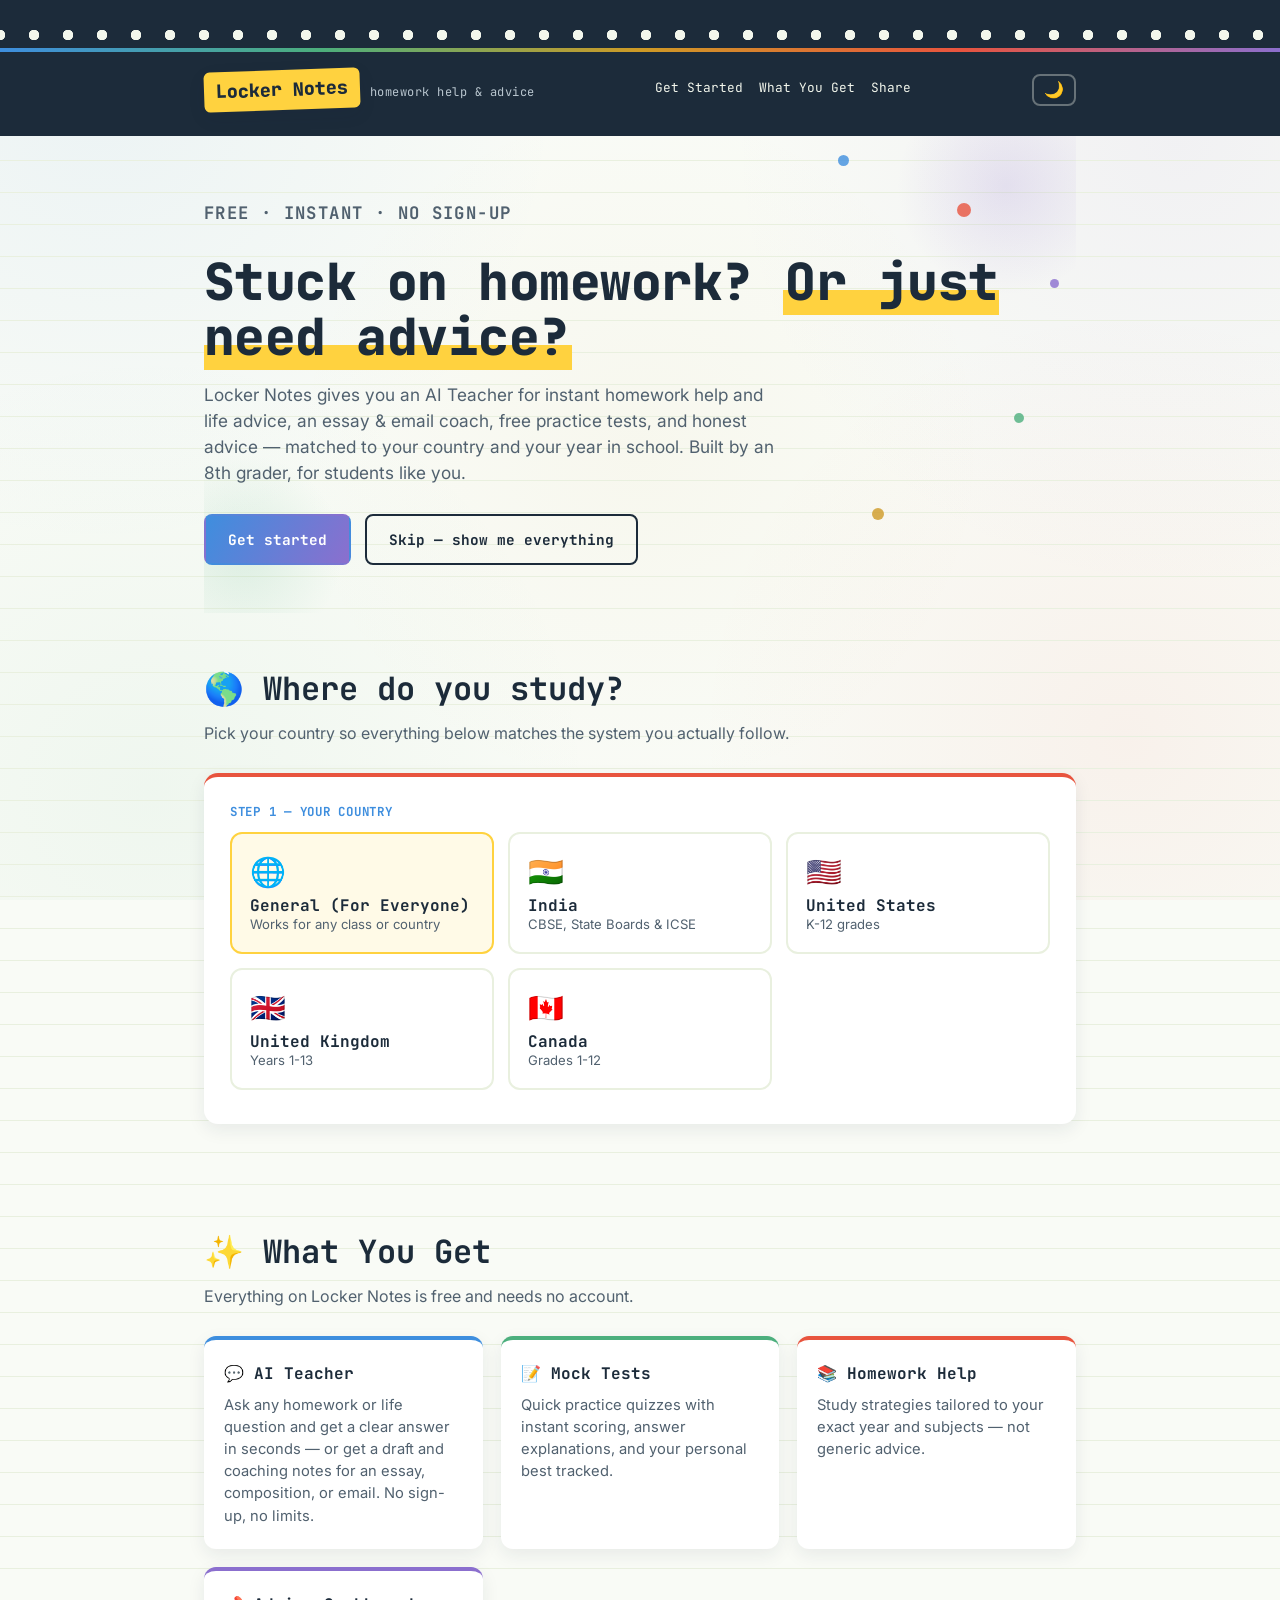
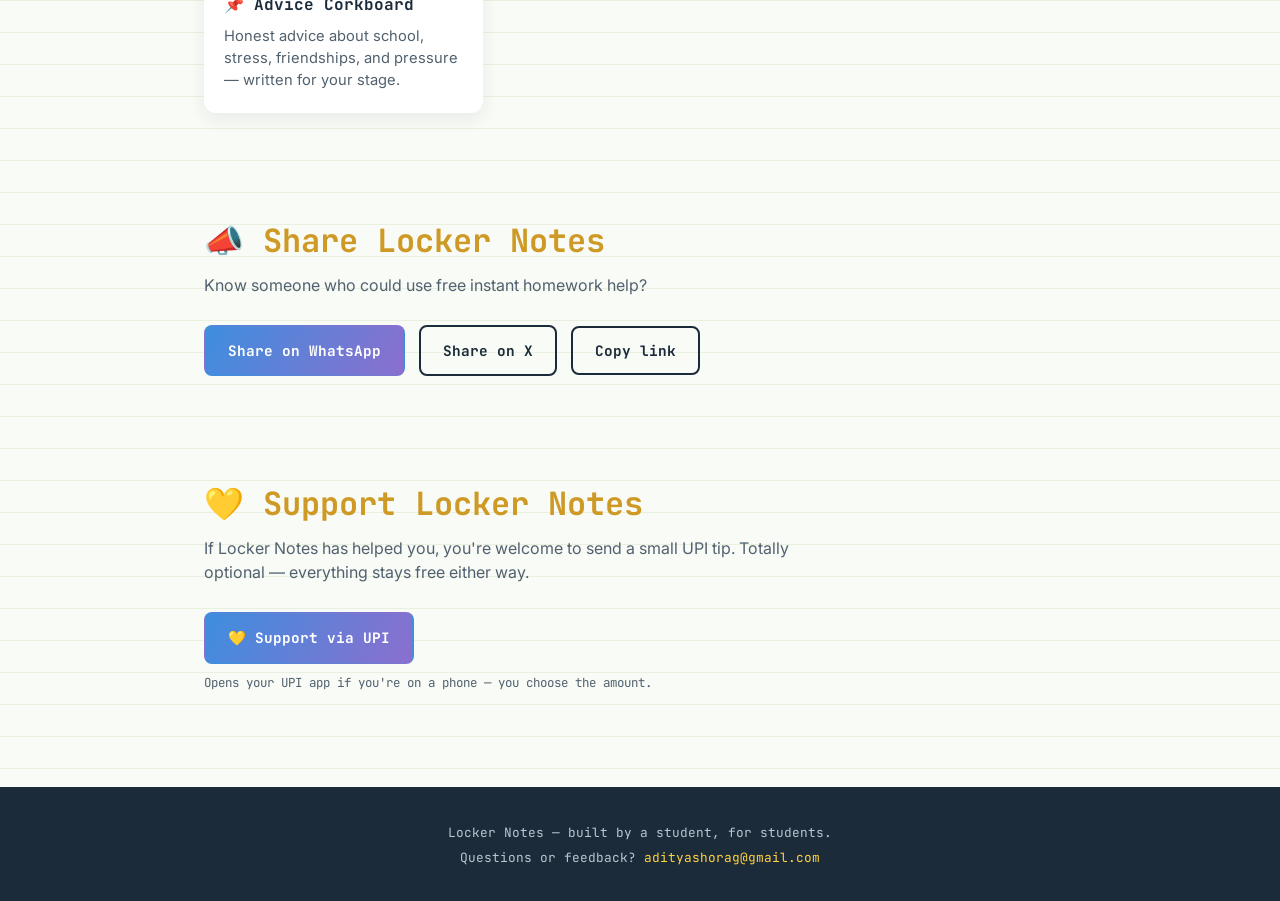
==== commit b9d76285: "Update index.html" ====
--- a/index.html
+++ b/index.html
@@ -19,10 +19,10 @@
 <link href="https://fonts.googleapis.com/css2?family=JetBrains+Mono:wght@400;600;700;800&family=Inter:wght@400;500;600;700&display=swap" rel="stylesheet" media="print" onload="this.media='all'">
 <noscript><link href="https://fonts.googleapis.com/css2?family=JetBrains+Mono:wght@400;600;700;800&family=Inter:wght@400;500;600;700&display=swap" rel="stylesheet"></noscript>
 <script type='module' src='https://static.cloudflareinsights.com/beacon.min.js' data-cf-beacon='{"token": "ec86fbf6aa5c4fb08f10c71c2e8cd34a"}'></script>
-<title>Locker Notes &mdash; Free Homework Help, Mock Tests &amp; Advice</title>
-<meta name="description" content="Free instant homework help, practice tests, and advice for students. Pick your country and class. No sign-up needed.">
-<meta property="og:title" content="Locker Notes &mdash; Free Homework Help &amp; Advice">
-<meta property="og:description" content="Free instant homework help, mock tests, and advice for students. Built by an 8th grader.">
+<title>Locker Notes &mdash; Free AI Teacher, Homework Help &amp; Mock Tests</title>
+<meta name="description" content="Free instant AI Teacher for homework help and advice, plus practice tests, for students. Pick your country and class. No sign-up needed.">
+<meta property="og:title" content="Locker Notes &mdash; Free AI Teacher, Homework Help &amp; Advice">
+<meta property="og:description" content="Free instant AI Teacher, homework help, mock tests, and advice for students. Built by an 8th grader.">
 <meta property="og:type" content="website">
 <meta property="og:url" content="https://adityashorag-crypto.github.io/Locker-Notes/">
 <meta property="og:image" content="https://adityashorag-crypto.github.io/Locker-Notes/og-image.png">
@@ -533,7 +533,7 @@
 </div>
 <p class="eyebrow">Free &middot; Instant &middot; No sign-up</p>
 <h1>Stuck on homework? <span class="hl">Or just need advice?</span></h1>
-<p>Locker Notes gives you instant homework help, free practice tests, and honest advice &mdash; matched to your country and your year in school. Built by an 8th grader, for students like you.</p>
+<p>Locker Notes gives you an AI Teacher for instant homework help and life advice, an essay &amp; email coach, free practice tests, and honest advice &mdash; matched to your country and your year in school. Built by an 8th grader, for students like you.</p>
 <div class="cta-row">
 <a href="#start" class="btn btn-solid">Get started</a>
 <a href="class.html?country=general" class="btn btn-ghost">Skip &mdash; show me everything</a>
@@ -559,8 +559,8 @@
 </div>
 <div class="feature-grid reveal">
 <div class="feature-card">
-<h3>&#128172; Ask Anything</h3>
-<p>Type any homework or life question and get a clear answer in seconds. No sign-up, no limits.</p>
+<h3>&#128172; AI Teacher</h3>
+<p>Ask any homework or life question and get a clear answer in seconds &mdash; or get a draft and coaching notes for an essay, composition, or email. No sign-up, no limits.</p>
 </div>
 <div class="feature-card">
 <h3>&#128221; Mock Tests</h3>
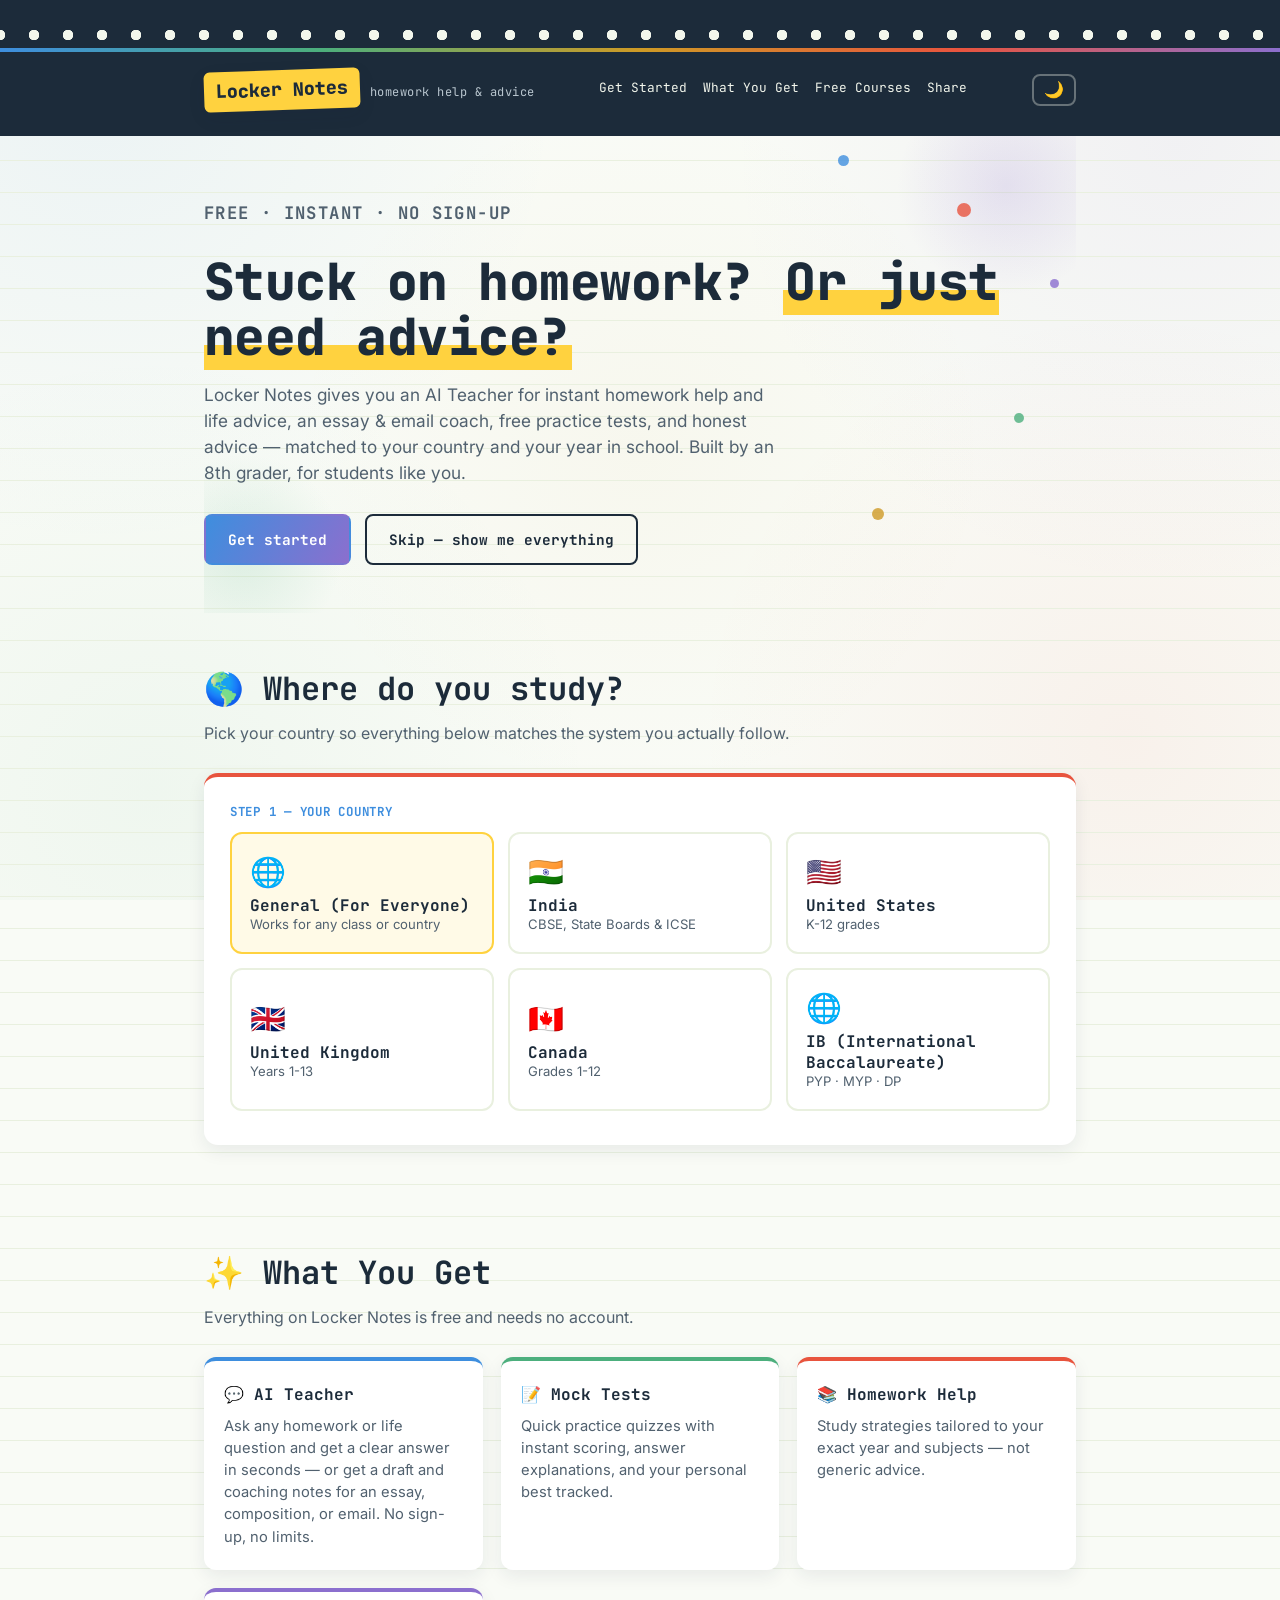
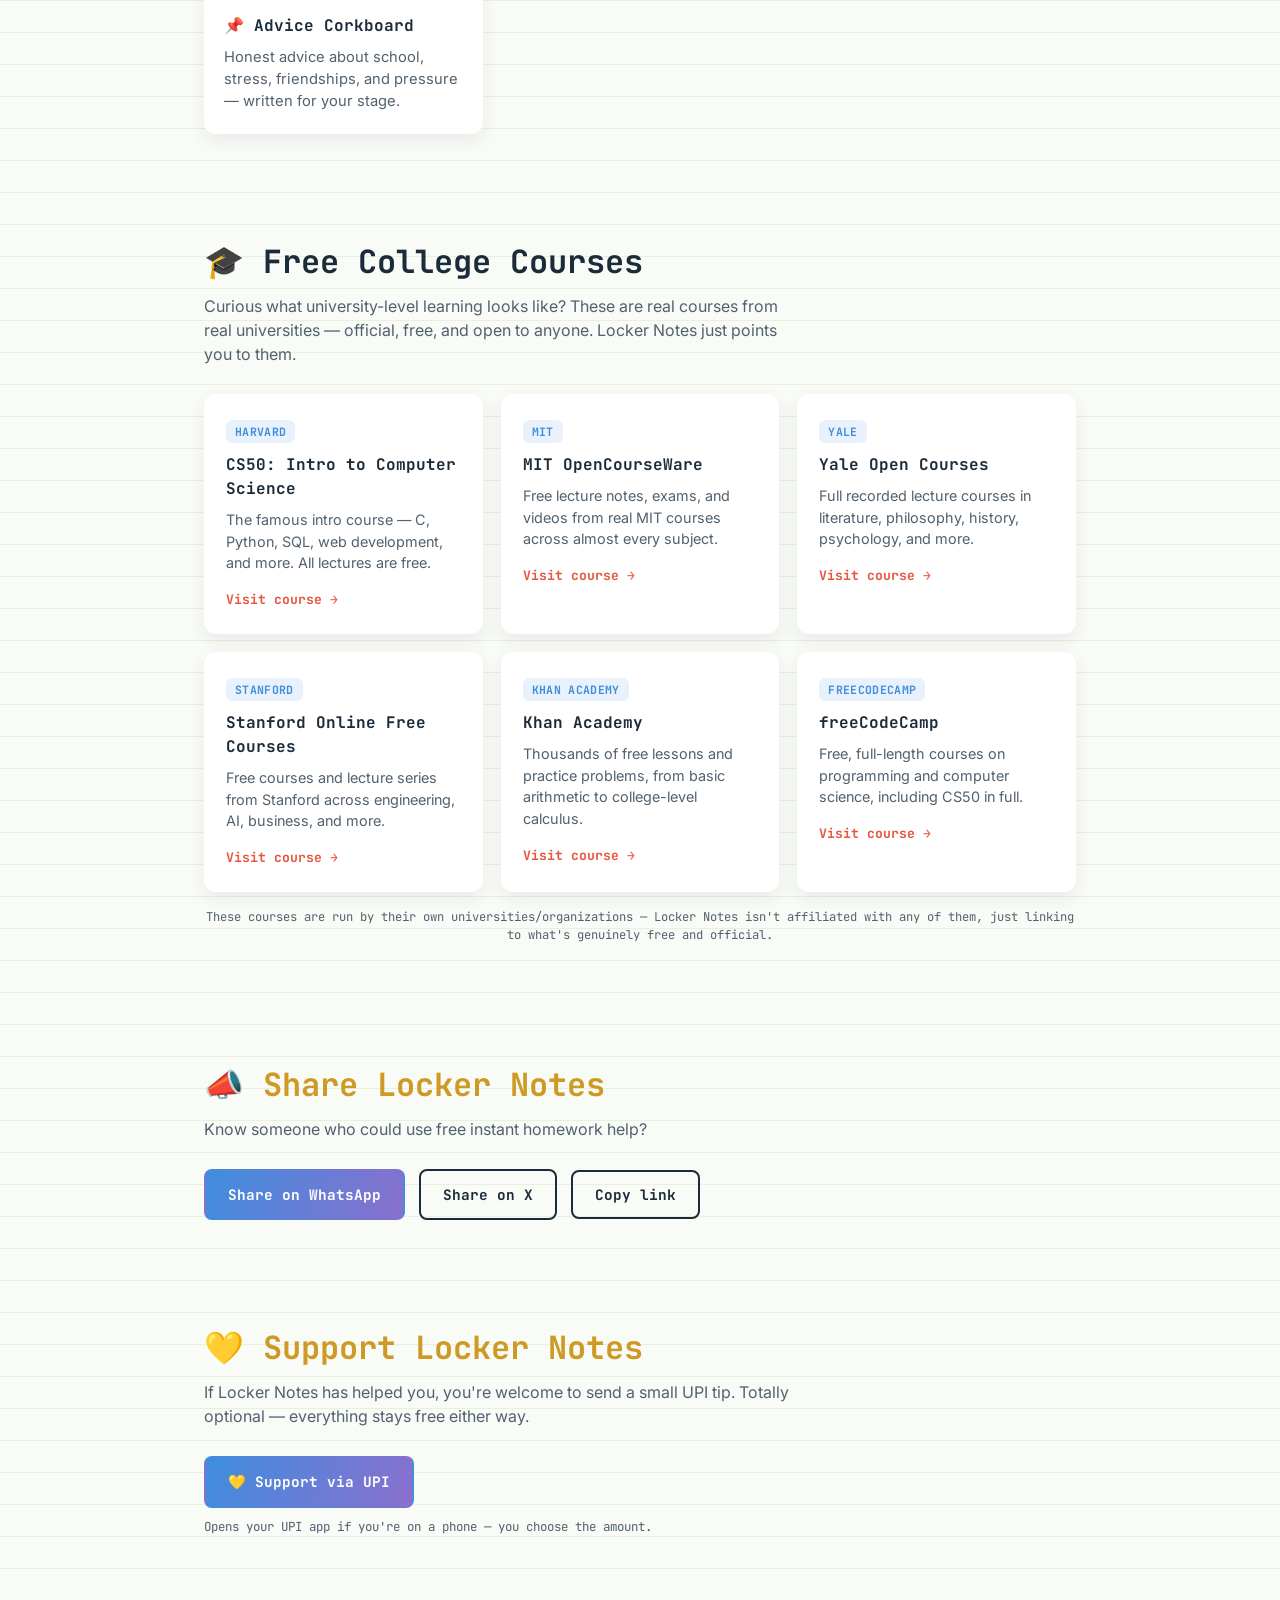
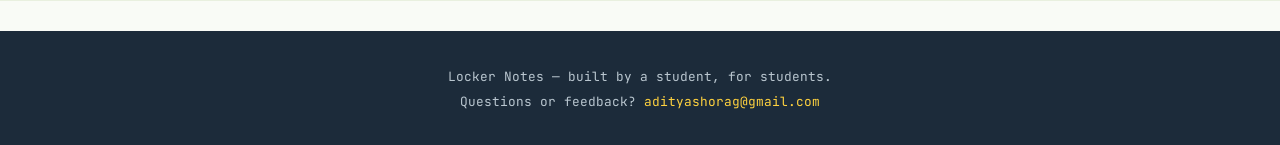
==== commit 9631aa60: "Update index.html" ====
--- a/index.html
+++ b/index.html
@@ -496,6 +496,24 @@
 .feature-card:nth-child(4){border-top-color:var(--purple);}
 .feature-card h3{font-family:var(--mono); font-size:1rem; margin:0 0 8px;}
 .feature-card p{margin:0; font-size:0.92rem; color:var(--ink-soft);}
+
+/* ---------- Free College Courses ---------- */
+.course-grid{display:grid; grid-template-columns:repeat(auto-fit,minmax(220px,1fr)); gap:18px;}
+.course-card{
+display:block; background:var(--panel); border-radius:12px; padding:22px 20px;
+box-shadow:var(--shadow); border:2px solid transparent; text-decoration:none; color:inherit;
+transition:border-color 0.15s, transform 0.15s;
+}
+.course-card:hover{border-color:var(--blue); transform:translateY(-2px);}
+.course-badge{
+display:inline-block; font-family:var(--mono); font-size:0.72rem; font-weight:700;
+letter-spacing:0.03em; text-transform:uppercase; color:var(--blue);
+background:rgba(74,144,226,0.12); padding:3px 9px; border-radius:6px; margin-bottom:10px;
+}
+.course-card h3{font-family:var(--mono); font-size:1rem; margin:0 0 8px; color:var(--ink);}
+.course-card p{margin:0 0 12px; font-size:0.9rem; color:var(--ink-soft);}
+.course-link{font-family:var(--mono); font-size:0.82rem; font-weight:700; color:var(--coral);}
+.course-note{font-family:var(--mono); font-size:0.76rem; color:var(--ink-soft); margin-top:16px; text-align:center;}
 .back-link{font-family:var(--mono); font-size:0.85rem; display:inline-block; margin-bottom:18px; text-decoration:none;}
 .back-link:hover{text-decoration:underline;}
 .page-context{
@@ -520,7 +538,7 @@
 <span class="brand-tab">Locker Notes</span>
 <span class="brand-sub">homework help &amp; advice</span>
 </div></a>
-<nav><a href="#start">Get Started</a><a href="#features">What You Get</a><a href="#share">Share</a></nav>
+<nav><a href="#start">Get Started</a><a href="#features">What You Get</a><a href="#courses">Free Courses</a><a href="#share">Share</a></nav>
 <button class="theme-toggle" id="themeToggleBtn" onclick="toggleTheme()" aria-label="Toggle dark mode">&#127769;</button>
 </div>
 </header>
@@ -577,6 +595,52 @@
 </div>
 </section>
 
+<section id="courses">
+<div class="section-head">
+<h2>&#127891; Free College Courses</h2>
+<p>Curious what university-level learning looks like? These are real courses from real universities &mdash; official, free, and open to anyone. Locker Notes just points you to them.</p>
+</div>
+<div class="course-grid reveal">
+<a class="course-card" href="https://cs50.harvard.edu/x/" target="_blank" rel="noopener">
+<span class="course-badge">Harvard</span>
+<h3>CS50: Intro to Computer Science</h3>
+<p>The famous intro course &mdash; C, Python, SQL, web development, and more. All lectures are free.</p>
+<span class="course-link">Visit course &rarr;</span>
+</a>
+<a class="course-card" href="https://ocw.mit.edu/" target="_blank" rel="noopener">
+<span class="course-badge">MIT</span>
+<h3>MIT OpenCourseWare</h3>
+<p>Free lecture notes, exams, and videos from real MIT courses across almost every subject.</p>
+<span class="course-link">Visit course &rarr;</span>
+</a>
+<a class="course-card" href="https://oyc.yale.edu/" target="_blank" rel="noopener">
+<span class="course-badge">Yale</span>
+<h3>Yale Open Courses</h3>
+<p>Full recorded lecture courses in literature, philosophy, history, psychology, and more.</p>
+<span class="course-link">Visit course &rarr;</span>
+</a>
+<a class="course-card" href="https://online.stanford.edu/free-courses" target="_blank" rel="noopener">
+<span class="course-badge">Stanford</span>
+<h3>Stanford Online Free Courses</h3>
+<p>Free courses and lecture series from Stanford across engineering, AI, business, and more.</p>
+<span class="course-link">Visit course &rarr;</span>
+</a>
+<a class="course-card" href="https://www.khanacademy.org/" target="_blank" rel="noopener">
+<span class="course-badge">Khan Academy</span>
+<h3>Khan Academy</h3>
+<p>Thousands of free lessons and practice problems, from basic arithmetic to college-level calculus.</p>
+<span class="course-link">Visit course &rarr;</span>
+</a>
+<a class="course-card" href="https://www.freecodecamp.org/learn" target="_blank" rel="noopener">
+<span class="course-badge">freeCodeCamp</span>
+<h3>freeCodeCamp</h3>
+<p>Free, full-length courses on programming and computer science, including CS50 in full.</p>
+<span class="course-link">Visit course &rarr;</span>
+</a>
+</div>
+<p class="course-note">These courses are run by their own universities/organizations &mdash; Locker Notes isn't affiliated with any of them, just linking to what's genuinely free and official.</p>
+</section>
+
 <section id="share">
 <div class="section-head">
 <h2>&#128227; Share Locker Notes</h2>
@@ -607,9 +671,9 @@
 <p>Questions or feedback? <a href="mailto:adityashorag@gmail.com">adityashorag@gmail.com</a></p>
 </footer>
 <script>
-const COUNTRIES = {"general": {"name": "General", "sub": "For everyone", "flag": "🌐", "levelLabel": "", "levels": [], "streams": null}, "india": {"name": "India", "sub": "CBSE, State Boards & ICSE", "flag": "🇮🇳", "levelLabel": "Class", "levels": [1, 2, 3, 4, 5, 6, 7, 8, 9, 10, 11, 12], "streams": [11, 12]}, "usa": {"name": "United States", "sub": "K-12 grades", "flag": "🇺🇸", "levelLabel": "Grade", "levels": [1, 2, 3, 4, 5, 6, 7, 8, 9, 10, 11, 12], "streams": null}, "uk": {"name": "United Kingdom", "sub": "Years 1-13", "flag": "🇬🇧", "levelLabel": "Year", "levels": [1, 2, 3, 4, 5, 6, 7, 8, 9, 10, 11, 12, 13], "streams": null}, "icse": {"name": "India (ICSE)", "sub": "ICSE (1-10) · ISC (11-12)", "flag": "🇮🇳", "levelLabel": "Class", "levels": [1, 2, 3, 4, 5, 6, 7, 8, 9, 10, 11, 12], "streams": [11, 12]}, "canada": {"name": "Canada", "sub": "Grades 1-12", "flag": "🇨🇦", "levelLabel": "Grade", "levels": [1, 2, 3, 4, 5, 6, 7, 8, 9, 10, 11, 12], "streams": null}};
-const CONTENT = {"india": {"hw": {"1": [{"key": "math", "label": "Maths", "tips": [{"h": "Count out loud", "b": "Use your fingers, beads, or anything around you. Counting physical things makes numbers real."}, {"h": "Practise writing numbers", "b": "Write each number slowly and neatly. Speed comes later."}, {"h": "Play number games", "b": "Spotting numbers on signs and buses is practice too."}]}, {"key": "evs", "label": "EVS", "tips": [{"h": "Look around you", "b": "EVS is about the world you already see. Point things out at home and outdoors."}, {"h": "Ask why", "b": "Why do plants need water? Asking questions is how EVS makes sense."}, {"h": "Draw what you learn", "b": "Drawing a plant or an animal helps you remember it."}]}, {"key": "eng", "label": "English", "tips": [{"h": "Read aloud daily", "b": "Even one short page a day builds reading fast."}, {"h": "Sound out new words", "b": "Break the word into parts and say each part slowly."}, {"h": "Learn new words", "b": "Pick one new word a day and try using it."}]}, {"key": "gk", "label": "General Knowledge", "tips": [{"h": "Ask about the world", "b": "Where is this from? Who made it? Curiosity is GK practice."}, {"h": "Look at pictures", "b": "Picture books and maps teach a lot without much reading."}, {"h": "Share what you learn", "b": "Telling someone a fact helps you remember it."}]}], "2": [{"key": "math", "label": "Maths", "tips": [{"h": "Master addition and subtraction", "b": "Practise a few sums every day rather than many at once."}, {"h": "Use real objects", "b": "Counting coins or snacks makes maths easier to picture."}, {"h": "Check your answer", "b": "Count again from the start. Rechecking catches most mistakes."}]}, {"key": "evs", "label": "EVS", "tips": [{"h": "Connect to your home", "b": "Plants, animals, and family are all EVS topics you already know."}, {"h": "Observe carefully", "b": "Notice details on your way to school. That is what EVS asks about."}, {"h": "Make simple charts", "b": "Drawing a chart of seasons or animals helps it stick."}]}, {"key": "eng", "label": "English", "tips": [{"h": "Read a little daily", "b": "A short story a day beats a long one once a week."}, {"h": "Practise neat writing", "b": "Slow, careful letters look better than fast, messy ones."}, {"h": "Build a word list", "b": "Write down new words in a small notebook."}]}, {"key": "gk", "label": "General Knowledge", "tips": [{"h": "Learn about India", "b": "States, festivals, and famous places are good starting points."}, {"h": "Watch and listen", "b": "Kid-friendly documentaries teach a lot painlessly."}, {"h": "Quiz yourself", "b": "Ask a family member to test you on what you learned."}]}], "3": [{"key": "math", "label": "Maths", "tips": [{"h": "Learn tables properly", "b": "Tables up to 10 make everything in later years easier. Practise a little daily."}, {"h": "Show your working", "b": "Write each step. It helps you find mistakes and earns marks."}, {"h": "Understand word problems", "b": "Read twice, underline the numbers, then decide what to do."}]}, {"key": "evs", "label": "EVS", "tips": [{"h": "Link to real life", "b": "Almost every EVS chapter connects to something you have seen."}, {"h": "Draw diagrams", "b": "A labelled drawing of a plant or the body sticks better than a paragraph."}, {"h": "Explain it out loud", "b": "Tell someone what you learned. Gaps show up immediately."}]}, {"key": "eng", "label": "English", "tips": [{"h": "Read for meaning", "b": "After reading, close the book and say what happened in your own words."}, {"h": "Learn spelling in groups", "b": "Words with similar patterns are easier learned together."}, {"h": "Write short paragraphs", "b": "Three or four sentences on one idea is good practice."}]}, {"key": "gk", "label": "General Knowledge", "tips": [{"h": "Read a kids' newspaper", "b": "A few minutes of news a week builds general awareness."}, {"h": "Keep a facts notebook", "b": "Write down interesting things you learn anywhere."}, {"h": "Learn the map", "b": "Start with India's states, then move outward."}]}], "4": [{"key": "math", "label": "Maths", "tips": [{"h": "Get comfortable with fractions", "b": "Think of them as parts of a pizza or a chocolate bar."}, {"h": "Practise long multiplication", "b": "Line up your digits carefully. Most errors are alignment errors."}, {"h": "Estimate first", "b": "Guess roughly what the answer should be, then check if your answer is close."}]}, {"key": "sci", "label": "Science", "tips": [{"h": "Understand, do not memorise", "b": "Ask how something works before trying to remember it."}, {"h": "Do simple experiments", "b": "Safe home experiments make concepts much clearer."}, {"h": "Use diagrams", "b": "Draw processes like the water cycle instead of writing them out."}]}, {"key": "eng", "label": "English", "tips": [{"h": "Expand your vocabulary", "b": "Look up words you do not know instead of skipping them."}, {"h": "Plan before writing", "b": "Two or three bullet points before an essay saves a lot of time."}, {"h": "Read your work aloud", "b": "Mistakes are much easier to hear than to see."}]}, {"key": "sst", "label": "Social Studies", "tips": [{"h": "Use maps actively", "b": "Find every place mentioned in your chapter on a map."}, {"h": "Build timelines", "b": "Seeing events in order makes history make sense."}, {"h": "Ask why things happened", "b": "Causes matter more than dates at this stage."}]}], "5": [{"key": "math", "label": "Maths", "tips": [{"h": "Master decimals and fractions", "b": "These come back constantly in later classes. Get them solid now."}, {"h": "Practise mental maths", "b": "Quick mental sums save time in every future exam."}, {"h": "Keep an error list", "b": "Note mistakes you repeat and review them before tests."}]}, {"key": "sci", "label": "Science", "tips": [{"h": "Explain concepts aloud", "b": "If you can explain it simply, you actually understand it."}, {"h": "Draw and label", "b": "Diagrams for cycles and systems stick better than paragraphs."}, {"h": "Connect to real life", "b": "Link each concept to something you have actually seen happen."}]}, {"key": "eng", "label": "English", "tips": [{"h": "Read beyond textbooks", "b": "Storybooks improve your writing more than extra grammar drills."}, {"h": "Structure your writing", "b": "Beginning, middle, end. Even short pieces need shape."}, {"h": "Learn word families", "b": "Learning related words together builds vocabulary fast."}]}, {"key": "sst", "label": "Social Studies", "tips": [{"h": "Turn history into stories", "b": "People remember narratives far better than fact lists."}, {"h": "Practise map work", "b": "Marking locations yourself beats just looking at them."}, {"h": "Compare, do not just list", "b": "Noticing similarities and differences shows real understanding."}]}], "6": [{"key": "math", "label": "Maths", "tips": [{"h": "Show every step", "b": "Even if you know the answer, writing out steps catches mistakes and earns partial credit."}, {"h": "Check with estimation", "b": "Round the numbers first. If your exact answer is far off your estimate, recheck."}, {"h": "Redo from scratch", "b": "If you got something wrong, solve the whole thing fresh instead of just finding the error."}, {"h": "Keep an error log", "b": "Note mistakes you repeat. Reviewing it before a test catches them early."}]}, {"key": "sci", "label": "Science", "tips": [{"h": "Explain it out loud", "b": "If you can explain a concept simply to a friend, you actually understand it."}, {"h": "Draw the process", "b": "Diagrams for cycles and systems stick better than paragraphs."}, {"h": "Connect to real life", "b": "Link the concept to something you have actually seen happen."}, {"h": "Flashcards for terms", "b": "Science is full of specific vocabulary. Quick reviews make definitions stick."}]}, {"key": "eng", "label": "English", "tips": [{"h": "Outline before you write", "b": "Three bullet points for your main ideas saves you from a blank page."}, {"h": "Read it out loud", "b": "Awkward sentences almost always sound wrong when spoken."}, {"h": "Cut ruthlessly", "b": "If a sentence adds nothing new, delete it."}, {"h": "Vary sentence length", "b": "Mixing short and long sentences keeps writing from feeling flat."}]}, {"key": "sst", "label": "Social Studies", "tips": [{"h": "Build a timeline", "b": "Seeing events in order makes cause and effect click."}, {"h": "Ask why, not just what", "b": "Teachers care more about why something happened than the exact date."}, {"h": "Turn it into a story", "b": "People remember stories better than fact lists."}, {"h": "Compare, do not just list", "b": "Comparing causes and effects across events shows deeper understanding."}]}], "7": [{"key": "math", "label": "Maths", "tips": [{"h": "Show every step", "b": "Even if you know the answer, writing out steps catches mistakes and earns partial credit."}, {"h": "Check with estimation", "b": "Round the numbers first. If your exact answer is far off your estimate, recheck."}, {"h": "Redo from scratch", "b": "If you got something wrong, solve the whole thing fresh instead of just finding the error."}, {"h": "Keep an error log", "b": "Note mistakes you repeat. Reviewing it before a test catches them early."}]}, {"key": "sci", "label": "Science", "tips": [{"h": "Explain it out loud", "b": "If you can explain a concept simply to a friend, you actually understand it."}, {"h": "Draw the process", "b": "Diagrams for cycles and systems stick better than paragraphs."}, {"h": "Connect to real life", "b": "Link the concept to something you have actually seen happen."}, {"h": "Flashcards for terms", "b": "Science is full of specific vocabulary. Quick reviews make definitions stick."}]}, {"key": "eng", "label": "English", "tips": [{"h": "Outline before you write", "b": "Three bullet points for your main ideas saves you from a blank page."}, {"h": "Read it out loud", "b": "Awkward sentences almost always sound wrong when spoken."}, {"h": "Cut ruthlessly", "b": "If a sentence adds nothing new, delete it."}, {"h": "Vary sentence length", "b": "Mixing short and long sentences keeps writing from feeling flat."}]}, {"key": "sst", "label": "Social Studies", "tips": [{"h": "Build a timeline", "b": "Seeing events in order makes cause and effect click."}, {"h": "Ask why, not just what", "b": "Teachers care more about why something happened than the exact date."}, {"h": "Turn it into a story", "b": "People remember stories better than fact lists."}, {"h": "Compare, do not just list", "b": "Comparing causes and effects across events shows deeper understanding."}]}], "8": [{"key": "math", "label": "Maths", "tips": [{"h": "Show every step", "b": "Writing out steps catches mistakes and earns partial credit."}, {"h": "Master algebra basics", "b": "Linear equations underpin most of Class 9 and 10 maths. Get comfortable now."}, {"h": "Check with estimation", "b": "Round first, then see whether your exact answer is in the right range."}, {"h": "Keep an error log", "b": "Reviewing repeated mistakes before a test is the highest-value revision there is."}]}, {"key": "sci", "label": "Science", "tips": [{"h": "Understand, do not memorise", "b": "Class 8 Science starts rewarding understanding over recall."}, {"h": "Draw the process", "b": "Diagrams for cell structure, forces, and reactions stick far better than text."}, {"h": "Learn the vocabulary", "b": "Specific terms matter more from Class 8 onward. Flashcards work well."}, {"h": "Connect to real life", "b": "Friction, sound, and light are all things you experience daily."}]}, {"key": "eng", "label": "English", "tips": [{"h": "Outline before writing", "b": "A short plan makes essays far easier to write and better to read."}, {"h": "Master active and passive voice", "b": "It comes up repeatedly in exams. Practise converting both ways."}, {"h": "Read it out loud", "b": "Awkward sentences sound wrong even when they look fine."}, {"h": "Build vocabulary deliberately", "b": "Note new words with an example sentence, not just the meaning."}]}, {"key": "sst", "label": "Social Studies", "tips": [{"h": "Build timelines", "b": "Modern Indian history especially needs clear sequencing."}, {"h": "Ask why, not just what", "b": "Causes and consequences earn far more marks than dates."}, {"h": "Use maps actively", "b": "Find every place your chapter mentions."}, {"h": "Compare across chapters", "b": "Linking events shows the understanding examiners look for."}]}], "9": [{"key": "math", "label": "Maths", "tips": [{"h": "Do not skip NCERT", "b": "Every NCERT exercise is worth solving fully. Class 10 assumes you did."}, {"h": "Master the basics early", "b": "Polynomials, coordinate geometry, and number systems recur constantly later."}, {"h": "Practise proofs properly", "b": "Geometry proofs need step-by-step logic, not memorised lines."}, {"h": "Revise within the week", "b": "Class 9 moves fast. Revise each chapter soon after finishing it."}]}, {"key": "sci", "label": "Science", "tips": [{"h": "Physics needs concepts", "b": "Memorising formulas without understanding them stops working in Class 9."}, {"h": "Practise numericals daily", "b": "Physics and Chemistry numericals need regular practice, not last-minute cramming."}, {"h": "Draw and label biology diagrams", "b": "Neat, labelled diagrams earn marks that text alone will not."}, {"h": "Understand units", "b": "Getting SI units right is an easy source of marks people routinely lose."}]}, {"key": "eng", "label": "English", "tips": [{"h": "Practise full-length answers", "b": "Writing complete answers by hand is a skill that needs training."}, {"h": "Learn literary devices", "b": "Metaphor, personification, and imagery show up in every literature paper."}, {"h": "Master tenses", "b": "Grammar marks are among the easiest to secure if you drill them."}, {"h": "Read beyond the syllabus", "b": "Wider reading noticeably improves your writing quality."}]}, {"key": "sst", "label": "Social Studies", "tips": [{"h": "Understand, then memorise", "b": "History and Civics both reward explanation over recall."}, {"h": "Practise map work", "b": "Map questions are guaranteed marks if you prepare them."}, {"h": "Link Economics to real life", "b": "Concepts make far more sense when tied to things you have seen."}, {"h": "Write structured answers", "b": "Point, explanation, example. Use that shape consistently."}]}], "10": [{"key": "math", "label": "Maths", "tips": [{"h": "Solve past board papers", "b": "Timed practice with previous years is the highest-value prep available."}, {"h": "Master trigonometry early", "b": "It is formula-heavy and needs repetition to become automatic."}, {"h": "Present your work neatly", "b": "Clear steps earn partial marks even when the final answer is wrong."}, {"h": "Finish syllabus early", "b": "Leave the last months for revision, not first-time learning."}]}, {"key": "sci", "label": "Science", "tips": [{"h": "Practise numericals under time", "b": "Speed matters in boards. Train with a clock."}, {"h": "Learn chemical equations properly", "b": "Balancing correctly is a frequent and avoidable source of lost marks."}, {"h": "Draw board-standard diagrams", "b": "Neat, labelled diagrams are guaranteed marks in Biology."}, {"h": "Revise NCERT thoroughly", "b": "Board questions stay close to NCERT. Know it inside out."}]}, {"key": "eng", "label": "English", "tips": [{"h": "Practise writing formats", "b": "Letters, notices, and articles have fixed formats. Learn them exactly."}, {"h": "Time your answer writing", "b": "Running out of time is a common and preventable problem."}, {"h": "Know the texts deeply", "b": "Character, theme, and context questions need real familiarity."}, {"h": "Secure the grammar marks", "b": "Grammar is the most reliably scoreable section. Do not neglect it."}]}, {"key": "sst", "label": "Social Studies", "tips": [{"h": "Master map work", "b": "Map marks are free if you practise them."}, {"h": "Structure every answer", "b": "Point, explain, example. Consistency earns marks."}, {"h": "Focus on causes and effects", "b": "Boards ask why far more than when."}, {"h": "Solve past papers", "b": "Patterns repeat. Previous years reveal exactly what matters."}]}]}, "hwStream": {"11": {"science": [{"key": "phy", "label": "Physics", "tips": [{"h": "Concepts before formulas", "b": "Class 11 Physics punishes memorisation. Understand the derivation."}, {"h": "Master the basics of mechanics", "b": "Kinematics and laws of motion underpin almost everything after."}, {"h": "Practise numericals daily", "b": "Physics is learned by solving, not by reading."}, {"h": "Get units and dimensions right", "b": "Dimensional analysis catches errors before they cost you."}]}, {"key": "chem", "label": "Chemistry", "tips": [{"h": "Do not skip physical chemistry", "b": "Mole concept and stoichiometry appear everywhere. Get them solid."}, {"h": "Organic needs mechanisms", "b": "Learn why reactions happen, not just what forms."}, {"h": "Inorganic needs revision cycles", "b": "It is memory-heavy. Space out your revision."}, {"h": "NCERT first, always", "b": "Reference books come after NCERT is genuinely comfortable."}]}, {"key": "math", "label": "Maths / Biology", "tips": [{"h": "Practise consistently", "b": "Both Maths and Biology reward daily work over weekend marathons."}, {"h": "For Maths: solve, do not read", "b": "Watching solutions is not the same as producing them."}, {"h": "For Biology: diagrams matter", "b": "Labelled diagrams carry serious marks."}, {"h": "Clear doubts the same week", "b": "Class 11 builds on itself fast. Gaps compound quickly."}]}, {"key": "eng", "label": "English", "tips": [{"h": "Do not neglect it", "b": "English marks lift your overall percentage with relatively little effort."}, {"h": "Practise the writing formats", "b": "Formats are fixed and therefore easy marks."}, {"h": "Read widely", "b": "It improves comprehension speed across every subject."}, {"h": "Time your practice", "b": "Board-style timing needs rehearsal."}]}], "commerce": [{"key": "acc", "label": "Accountancy", "tips": [{"h": "Practice beats reading", "b": "Accounts is a doing subject. Solve problems every single day."}, {"h": "Get the format right", "b": "Presentation and layout genuinely carry marks."}, {"h": "Understand the logic", "b": "Knowing why an entry is debited beats memorising that it is."}, {"h": "Do not let gaps build", "b": "Accounts is cumulative. A missed week costs you later."}]}, {"key": "bst", "label": "Business Studies", "tips": [{"h": "Use real examples", "b": "Linking theory to actual companies makes answers stronger."}, {"h": "Learn the keywords", "b": "Examiners look for specific terminology."}, {"h": "Structure your answers", "b": "Point, explanation, example works consistently."}, {"h": "Make one-page summaries", "b": "Chapter summaries make revision far faster."}]}, {"key": "eco", "label": "Economics", "tips": [{"h": "Link to the news", "b": "Economic concepts make far more sense tied to real events."}, {"h": "Master the graphs", "b": "Diagrams are heavily weighted. Practise drawing them cleanly."}, {"h": "Learn definitions precisely", "b": "Economics rewards exact wording."}, {"h": "Practise numericals", "b": "Statistics and micro numericals need regular practice."}]}, {"key": "eng", "label": "English", "tips": [{"h": "Do not neglect it", "b": "It reliably lifts your overall percentage."}, {"h": "Master writing formats", "b": "Fixed formats mean predictable marks."}, {"h": "Practise under time", "b": "Speed matters in the exam hall."}, {"h": "Read widely", "b": "Better comprehension helps every other subject too."}]}], "arts": [{"key": "hist", "label": "History", "tips": [{"h": "Understand causes", "b": "Why events happened matters far more than exact dates."}, {"h": "Build timelines", "b": "Sequencing makes cause and effect visible."}, {"h": "Use sources critically", "b": "Source-based questions reward genuine analysis."}, {"h": "Write structured answers", "b": "Argument, evidence, conclusion. Every time."}]}, {"key": "pol", "label": "Political Science", "tips": [{"h": "Learn the Constitution well", "b": "It underpins most of the syllabus."}, {"h": "Connect to current affairs", "b": "Real examples strengthen answers considerably."}, {"h": "Master key terms", "b": "Precise terminology earns marks."}, {"h": "Practise long answers", "b": "Extended writing is a trainable skill."}]}, {"key": "geo", "label": "Geography / Sociology", "tips": [{"h": "For Geography: maps are essential", "b": "Practise marking and interpreting them."}, {"h": "For Sociology: use real examples", "b": "Abstract theory lands better with concrete illustrations."}, {"h": "Learn diagrams and data", "b": "Both subjects reward visual and statistical literacy."}, {"h": "Link chapters together", "b": "Connections across topics show real understanding."}]}, {"key": "eng", "label": "English", "tips": [{"h": "Read very widely", "b": "In Arts, wide reading directly improves your answers."}, {"h": "Practise argument writing", "b": "Clear reasoning is the core skill of this stream."}, {"h": "Master the formats", "b": "Fixed formats are predictable marks."}, {"h": "Time your writing", "b": "Long answers need pace management."}]}]}, "12": {"science": [{"key": "phy", "label": "Physics", "tips": [{"h": "Solve past board papers", "b": "Timed past-paper practice is the highest-value revision available."}, {"h": "Master electrostatics and optics", "b": "They carry significant weight in boards."}, {"h": "Write derivations cleanly", "b": "Step-by-step derivations earn full marks; skipped steps lose them."}, {"h": "Practise numericals under time", "b": "Speed and accuracy both need rehearsal."}]}, {"key": "chem", "label": "Chemistry", "tips": [{"h": "Revise NCERT line by line", "b": "Board questions stay close to NCERT text."}, {"h": "Organic needs mechanism practice", "b": "Understand the pathway, do not memorise products."}, {"h": "Keep an equations sheet", "b": "Balanced equations are frequent easy marks."}, {"h": "Space out inorganic revision", "b": "It fades fast without repeated review."}]}, {"key": "math", "label": "Maths / Biology", "tips": [{"h": "For Maths: past papers, timed", "b": "Nothing prepares you better than full timed papers."}, {"h": "For Biology: diagrams are marks", "b": "Neat, labelled diagrams are reliably scoreable."}, {"h": "Finish syllabus early", "b": "Save the final months for pure revision."}, {"h": "Review your mistakes", "b": "An error log is worth more than another new chapter."}]}, {"key": "eng", "label": "English", "tips": [{"h": "Master the writing section", "b": "Formats are fixed, so these are predictable marks."}, {"h": "Know the texts deeply", "b": "Theme and character questions need real familiarity."}, {"h": "Time every practice attempt", "b": "Running out of time is common and preventable."}, {"h": "Do not leave it till last", "b": "English marks meaningfully affect your percentage."}]}], "commerce": [{"key": "acc", "label": "Accountancy", "tips": [{"h": "Solve full papers under time", "b": "Speed and accuracy both need training."}, {"h": "Presentation carries marks", "b": "Neat, correctly formatted answers score better."}, {"h": "Master company accounts", "b": "They carry heavy weight in the board paper."}, {"h": "Practise daily without gaps", "b": "Accounts skills decay fast without regular use."}]}, {"key": "bst", "label": "Business Studies", "tips": [{"h": "Learn the keywords exactly", "b": "Examiners scan for specific terminology."}, {"h": "Use real company examples", "b": "They noticeably strengthen answers."}, {"h": "Practise case studies", "b": "Application questions are increasingly common."}, {"h": "Make chapter summaries", "b": "They make final revision dramatically faster."}]}, {"key": "eco", "label": "Economics", "tips": [{"h": "Master the graphs", "b": "Diagram-based questions are reliably scoreable."}, {"h": "Practise numericals regularly", "b": "Macro and statistics numericals need repetition."}, {"h": "Link theory to current events", "b": "It improves both understanding and answer quality."}, {"h": "Learn definitions precisely", "b": "Exact wording earns marks here."}]}, {"key": "eng", "label": "English", "tips": [{"h": "Secure the writing section", "b": "Fixed formats mean predictable marks."}, {"h": "Know your texts well", "b": "Depth beats skimming for literature questions."}, {"h": "Practise under timed conditions", "b": "Pace management matters."}, {"h": "Do not neglect it", "b": "It lifts your overall percentage reliably."}]}], "arts": [{"key": "hist", "label": "History", "tips": [{"h": "Focus on causes and consequences", "b": "Boards ask why far more than when."}, {"h": "Practise source-based questions", "b": "They carry real weight and reward careful reading."}, {"h": "Build clear timelines", "b": "Sequencing supports every answer you write."}, {"h": "Write full-length answers by hand", "b": "Stamina and structure both need practice."}]}, {"key": "pol", "label": "Political Science", "tips": [{"h": "Know the Constitution thoroughly", "b": "It anchors most of the paper."}, {"h": "Use current affairs examples", "b": "They lift answers above textbook recall."}, {"h": "Practise long-form answers", "b": "Extended writing is the core skill assessed."}, {"h": "Learn key terminology precisely", "b": "Exact terms earn marks."}]}, {"key": "geo", "label": "Geography / Sociology", "tips": [{"h": "For Geography: master map work", "b": "Map marks are guaranteed if prepared."}, {"h": "For Sociology: use concrete examples", "b": "They make abstract theory land."}, {"h": "Practise data interpretation", "b": "Both subjects include data-based questions."}, {"h": "Connect across chapters", "b": "Linking topics shows genuine understanding."}]}, {"key": "eng", "label": "English", "tips": [{"h": "Read very widely", "b": "It directly improves Arts answers across subjects."}, {"h": "Master argument structure", "b": "Clear reasoning is what is being assessed."}, {"h": "Practise all writing formats", "b": "Predictable formats are predictable marks."}, {"h": "Time your long answers", "b": "Pace is a real exam skill."}]}]}}, "advice": {"1": {"label": "Advice for Class 1", "notes": [{"t": "On your first year", "x": "School is new for everyone in your class. Feeling shy at first is completely normal."}, {"t": "On making mistakes", "x": "Getting something wrong just means you are learning. Nobody gets everything right the first time."}, {"t": "On asking for help", "x": "If you do not understand, raise your hand. Teachers love it when you ask."}, {"t": "On making friends", "x": "Say hello to someone sitting near you. That is usually how friendships start."}, {"t": "On homework", "x": "Do a little bit every day instead of all of it at once. It feels much easier that way."}]}, "2": {"label": "Advice for Class 2", "notes": [{"t": "On reading", "x": "Reading gets easier the more you do it. Even ten minutes a day makes a big difference."}, {"t": "On messy handwriting", "x": "Go slower rather than faster. Neat writing comes from taking your time, not from trying harder."}, {"t": "On forgetting things", "x": "Keep a small notebook for homework. Writing it down beats trying to remember everything."}, {"t": "On sharing", "x": "Taking turns makes games more fun for everyone, including you."}, {"t": "On feeling left out", "x": "Tell a teacher or a parent. They can help more than you think."}]}, "3": {"label": "Advice for Class 3", "notes": [{"t": "On harder subjects", "x": "Work gets a bit tougher each year. That is normal, and you grow along with it."}, {"t": "On memorizing", "x": "Say things out loud instead of just reading them. It sticks much better."}, {"t": "On tests", "x": "One test does not decide anything. Study a little each day and you will be fine."}, {"t": "On friend fights", "x": "Most arguments feel smaller by the next day. Give it some time before deciding anything."}, {"t": "On being distracted", "x": "Put away toys and screens before starting homework. It gets done twice as fast."}]}, "4": {"label": "Advice for Class 4", "notes": [{"t": "On independence", "x": "Try a problem yourself first, then ask for help. You will surprise yourself."}, {"t": "On subjects you dislike", "x": "You do not have to love every subject. Just give it a fair try before deciding."}, {"t": "On comparing marks", "x": "Someone else's marks tell you nothing about your own progress. Compare yourself to last month."}, {"t": "On group projects", "x": "Do your share properly. People remember who they can rely on."}, {"t": "On feeling overwhelmed", "x": "Break big homework into small pieces. One piece at a time always works."}]}, "5": {"label": "Advice for Class 5", "notes": [{"t": "On the year ahead", "x": "Class 6 brings more subjects and more teachers. Building good habits now makes that much easier."}, {"t": "On organisation", "x": "Keep one place for all your school things. Lost homework is usually just misplaced homework."}, {"t": "On confidence", "x": "Answering wrong in class is not embarrassing. Staying silent and staying confused is worse."}, {"t": "On screen time", "x": "Finish your work first, then enjoy your screen time guilt-free. It is more fun that way."}, {"t": "On friendships changing", "x": "Friend groups shift as people grow. That is normal and does not mean anything is wrong with you."}]}, "6": {"label": "Advice for Class 6", "notes": [{"t": "On the big jump", "x": "More subjects, more teachers, more homework. It feels like a lot at first and then it stops feeling like a lot."}, {"t": "On failing a test", "x": "One bad grade is data, not a verdict. Figure out what went wrong, fix that one thing, and move on."}, {"t": "On keeping up", "x": "Write down homework the moment it is given. Half of falling behind is just forgetting."}, {"t": "On new classmates", "x": "You do not need a big friend group. One or two good friends is plenty."}, {"t": "On asking for help", "x": "Asking a question is not admitting you are behind. It is how you stop being behind."}, {"t": "On procrastinating", "x": "Do not aim to finish the assignment. Aim to work on it for 10 minutes. Starting is the hard part."}]}, "7": {"label": "Advice for Class 7", "notes": [{"t": "On feeling behind", "x": "Everyone is on a different timeline. Compare yourself to who you were last month, not to everyone else."}, {"t": "On friend drama", "x": "Give it a day before reacting. Most things feel smaller after you have slept on them."}, {"t": "On difficult subjects", "x": "The subject you find hardest usually just needs more practice, not more talent."}, {"t": "On study habits", "x": "Short daily revision beats long panicked sessions before a test. Every single time."}, {"t": "On social media", "x": "Someone else's highlight reel is not their everyday life. You are only seeing part of the story."}, {"t": "On self-doubt", "x": "Being unsure about yourself at this age is extremely common, even among people who look confident."}]}, "8": {"label": "Advice for Class 8", "notes": [{"t": "On failing a test", "x": "One bad grade is data, not a verdict. Figure out what went wrong, fix that one thing, and move on."}, {"t": "On feeling behind", "x": "Everyone is on a different timeline. Compare yourself to who you were last month, not to everyone else."}, {"t": "On friend drama", "x": "Give it a day before reacting. Most things feel smaller after you have slept on them."}, {"t": "On procrastinating", "x": "Do not aim to finish the assignment. Aim to work on it for 10 minutes. Starting is the hard part."}, {"t": "On asking for help", "x": "Asking a question is not admitting you are behind. It is how you stop being behind."}, {"t": "On the years ahead", "x": "Class 9 and 10 matter more, so habits you build now are worth the effort."}]}, "9": {"label": "Advice for Class 9", "notes": [{"t": "On the step up", "x": "Class 9 is noticeably harder than Class 8. Nearly everyone finds the first few months tough."}, {"t": "On building for Class 10", "x": "Class 9 concepts show up again in Class 10. Understanding them now saves you twice the work later."}, {"t": "On pressure starting", "x": "People will start talking about boards. Do not let that panic you a full year early."}, {"t": "On revision", "x": "Revise each chapter within a week of finishing it. Cramming a year later is much harder."}, {"t": "On tuition and coaching", "x": "Extra classes help only if you are still doing the work yourself. They are not a shortcut."}, {"t": "On burnout", "x": "Rest is part of studying, not the opposite of it. Protect your sleep."}]}, "10": {"label": "Advice for Class 10", "notes": [{"t": "On board exams", "x": "Your board score matters, but it does not define your worth or decide your whole future."}, {"t": "On the syllabus", "x": "Finish the syllabus early so the last months are pure revision, not panic learning."}, {"t": "On sample papers", "x": "Solving past papers under timed conditions is worth more than re-reading notes."}, {"t": "On comparing with toppers", "x": "Someone else's rank does not change your progress. Run your own race."}, {"t": "On choosing a stream", "x": "Pick based on what you actually enjoy and are good at, not on what sounds impressive."}, {"t": "On stress", "x": "If it ever feels like too much, talk to a parent, teacher, or counsellor. That is strength, not weakness."}]}}, "adviceStream": {"11": {"science": {"label": "Advice for Class 11 · Science", "notes": [{"t": "On the Class 11 jump", "x": "Class 11 Science is a genuinely big step up from Class 10. Struggling at first is normal, not a bad sign."}, {"t": "On concepts over memorising", "x": "Physics and Chemistry punish memorisation. Understand why something works and the problems get easier."}, {"t": "On NCERT", "x": "Get thoroughly comfortable with NCERT before touching reference books. It is the foundation for everything."}, {"t": "On competitive exams", "x": "If you are preparing for JEE or NEET alongside boards, plan your week honestly. Both need real time."}, {"t": "On falling behind", "x": "Class 11 syllabus builds on itself fast. Clear doubts the same week, not the same month."}, {"t": "On doubting your choice", "x": "Wondering whether you picked the right stream is extremely common. Give it a real term before judging."}]}, "commerce": {"label": "Advice for Class 11 · Commerce", "notes": [{"t": "On Accountancy", "x": "Accounts is practice-based. Solving problems daily beats reading theory repeatedly."}, {"t": "On Economics", "x": "Link concepts to real news you hear about. It makes the theory stick far better."}, {"t": "On the stream's reputation", "x": "Commerce is not an easier stream, just a different one. Treat it seriously and it rewards you."}, {"t": "On career options", "x": "Commerce opens far more paths than just CA. Explore widely before narrowing down."}, {"t": "On staying consistent", "x": "Accounts especially punishes gaps. Even 30 minutes daily beats weekend marathons."}, {"t": "On asking questions", "x": "Business Studies and Economics reward curiosity. Ask why things work the way they do."}]}, "arts": {"label": "Advice for Class 11 · Arts / Humanities", "notes": [{"t": "On the stream's reputation", "x": "Arts is not a fallback. It is a real stream with real careers, and it rewards genuine thinking."}, {"t": "On writing answers", "x": "Structure matters as much as content. A clear argument scores better than scattered facts."}, {"t": "On reading widely", "x": "Reading beyond the textbook genuinely improves your answers in History, Political Science, and Sociology."}, {"t": "On memorising dates", "x": "Understand causes and consequences. Examiners care more about why than exactly when."}, {"t": "On career options", "x": "Law, civil services, journalism, psychology, design, and more all open from here."}, {"t": "On defending your choice", "x": "You may face doubters. Knowing why you chose this is the best answer to any of them."}]}}, "12": {"science": {"label": "Advice for Class 12 · Science", "notes": [{"t": "On board exams", "x": "Your board score matters, but it is one number in a long life. Keep perspective."}, {"t": "On balancing boards and entrances", "x": "Do not sacrifice one entirely for the other. Plan realistically for both."}, {"t": "On revision", "x": "Aim to finish the syllabus early so the final months are revision, not first-time learning."}, {"t": "On previous year papers", "x": "Timed practice with past papers is the single highest-value thing you can do now."}, {"t": "On the pressure", "x": "This year is genuinely stressful for almost everyone. You are not weak for finding it hard."}, {"t": "On the future", "x": "There are many routes to a good career. One exam result does not close doors permanently."}]}, "commerce": {"label": "Advice for Class 12 · Commerce", "notes": [{"t": "On board exams", "x": "Your board score matters, but it does not define your worth or your whole future."}, {"t": "On Accountancy practice", "x": "Solve full papers under time pressure. Speed and accuracy both need training."}, {"t": "On presentation", "x": "Neat, well-formatted accounts answers genuinely earn more marks. Do not rush the layout."}, {"t": "On entrance exams", "x": "If you are targeting CUET, CA Foundation, or similar, start integrating that prep early."}, {"t": "On the pressure", "x": "Almost everyone finds this year hard. Talk to someone if it starts feeling like too much."}, {"t": "On what comes next", "x": "Commerce leads to many paths. Take time to explore rather than defaulting to the obvious one."}]}, "arts": {"label": "Advice for Class 12 · Arts / Humanities", "notes": [{"t": "On board exams", "x": "Your board score matters, but it is one measure of one year, not of you."}, {"t": "On answer writing", "x": "Practise writing full-length answers by hand under time limits. It is a skill in itself."}, {"t": "On structure", "x": "Introduction, argument, evidence, conclusion. Examiners reward clarity every time."}, {"t": "On entrance exams", "x": "If CUET or law entrances are your plan, build that into your schedule now, not in March."}, {"t": "On the pressure", "x": "This year is hard for nearly everyone. Reach out to a parent or teacher if it gets heavy."}, {"t": "On your path", "x": "Law, civil services, journalism, psychology, academia and more start from here. Keep exploring."}]}}}}, "usa": {"hw": {"1": [{"key": "math", "label": "Math", "tips": [{"h": "Count with real objects", "b": "Use fingers, blocks, or snacks so numbers feel concrete, not abstract."}, {"h": "Practice a little every day", "b": "Ten minutes daily beats a longer session once a week at this age."}, {"h": "Talk through problems out loud", "b": "Saying the steps helps the ideas stick."}]}, {"key": "sci", "label": "Science", "tips": [{"h": "Ask questions about the world", "b": "Why is the sky blue? Curiosity is exactly what first-grade science rewards."}, {"h": "Do simple hands-on activities", "b": "Touching, sorting, and observing teaches more than a worksheet."}, {"h": "Draw what you observe", "b": "A simple picture of a plant or bug helps the idea stay with you."}]}, {"key": "read", "label": "Reading", "tips": [{"h": "Read a little every day", "b": "Even one short book a day builds real reading skill fast."}, {"h": "Sound out tricky words", "b": "Break unfamiliar words into small chunks and say each part."}, {"h": "Talk about the story", "b": "Saying what happened in your own words checks real understanding."}]}, {"key": "write", "label": "Writing", "tips": [{"h": "Write a few sentences daily", "b": "Short, regular writing beats occasional long assignments."}, {"h": "Sound out spelling", "b": "Write the sounds you hear — perfect spelling comes later."}, {"h": "Draw and then write", "b": "A picture first often makes the words come easier."}]}], "2": [{"key": "math", "label": "Math", "tips": [{"h": "Practice addition and subtraction facts", "b": "Quick recall now saves real time in every grade that follows."}, {"h": "Use real objects for word problems", "b": "Coins or toys make abstract problems concrete."}, {"h": "Check your work by counting again", "b": "A second count catches most simple mistakes."}]}, {"key": "sci", "label": "Science", "tips": [{"h": "Connect science to daily life", "b": "Weather, plants, and animals are all around you — notice them."}, {"h": "Ask 'what would happen if...'", "b": "Predicting before observing builds real scientific thinking."}, {"h": "Make simple charts", "b": "Drawing what you learn helps it stay in memory."}]}, {"key": "read", "label": "Reading", "tips": [{"h": "Read a bit longer each week", "b": "Slowly increasing what you read builds stamina naturally."}, {"h": "Notice new words", "b": "Keep a small list of words you don't know yet."}, {"h": "Re-read favorite books", "b": "Re-reading builds fluency, not just repetition."}]}, {"key": "write", "label": "Writing", "tips": [{"h": "Write about your own experiences", "b": "Writing about things you know makes it easier to get started."}, {"h": "Use capital letters and periods", "b": "These small habits matter more the more you write."}, {"h": "Read your writing back", "b": "Reading aloud helps you catch missing words."}]}], "3": [{"key": "math", "label": "Math", "tips": [{"h": "Master multiplication tables", "b": "They're the foundation for nearly everything in math from here on."}, {"h": "Show your work", "b": "Writing steps down helps you find your own mistakes."}, {"h": "Practice word problems", "b": "Read twice, then decide what operation you actually need."}]}, {"key": "sci", "label": "Science", "tips": [{"h": "Do simple experiments at home", "b": "Hands-on activities make abstract ideas real."}, {"h": "Keep a science notebook", "b": "Recording observations is real scientific practice."}, {"h": "Ask why, not just what", "b": "Understanding causes matters more than memorizing facts."}]}, {"key": "read", "label": "Reading", "tips": [{"h": "Read a variety of text types", "b": "Stories, articles, and instructions all build different skills."}, {"h": "Practice summarizing", "b": "Saying the main idea in one sentence shows real understanding."}, {"h": "Look up unfamiliar words", "b": "Guessing sometimes works, but checking builds real vocabulary."}]}, {"key": "write", "label": "Writing", "tips": [{"h": "Plan before you write", "b": "A few ideas jotted down first make writing much easier."}, {"h": "Write complete paragraphs", "b": "One clear idea, with a few supporting sentences."}, {"h": "Revise, don't just edit spelling", "b": "Check if your ideas make sense, not just your spelling."}]}], "4": [{"key": "math", "label": "Math", "tips": [{"h": "Get comfortable with fractions", "b": "Think of them as parts of a whole — pizza slices help."}, {"h": "Practice multi-digit multiplication", "b": "Line up your digits carefully — most errors come from misalignment."}, {"h": "Estimate before solving", "b": "A quick estimate helps you catch answers that are way off."}]}, {"key": "sci", "label": "Science", "tips": [{"h": "Understand before memorizing", "b": "Ask how something works before trying to recall it."}, {"h": "Use diagrams", "b": "Drawing a process, like the water cycle, helps it stick."}, {"h": "Connect to real life", "b": "Notice science happening around you every day."}]}, {"key": "read", "label": "Reading", "tips": [{"h": "Read above your comfort level sometimes", "b": "A slightly challenging book builds real growth."}, {"h": "Discuss what you read", "b": "Talking about a book deepens understanding more than just finishing it."}, {"h": "Track your reading", "b": "Noting what you've read helps you see your own progress."}]}, {"key": "write", "label": "Writing", "tips": [{"h": "Structure your paragraphs", "b": "Topic sentence, details, conclusion — every time."}, {"h": "Expand your vocabulary", "b": "Try a stronger word instead of 'good' or 'nice.'"}, {"h": "Read your writing aloud", "b": "Awkward sentences are much easier to hear than to see."}]}], "5": [{"key": "math", "label": "Math", "tips": [{"h": "Master decimals and fractions together", "b": "They connect constantly — get comfortable moving between them."}, {"h": "Practice mental math", "b": "Quick mental estimates save real time on every future test."}, {"h": "Keep a list of your mistakes", "b": "Reviewing repeated errors is high-value revision."}]}, {"key": "sci", "label": "Science", "tips": [{"h": "Explain concepts in your own words", "b": "If you can explain it simply, you understand it."}, {"h": "Take lab safety seriously", "b": "Good habits now matter more as experiments get more complex."}, {"h": "Connect topics across units", "b": "Science ideas build on each other more than they seem to."}]}, {"key": "read", "label": "Reading", "tips": [{"h": "Read across genres", "b": "Fiction, nonfiction, and poetry each build different skills."}, {"h": "Analyze, don't just summarize", "b": "Ask why the author made certain choices."}, {"h": "Build a stronger vocabulary", "b": "Middle school reading gets noticeably harder — prepare now."}]}, {"key": "write", "label": "Writing", "tips": [{"h": "Practice the five-paragraph essay", "b": "It's the format you'll rely on heavily in middle school."}, {"h": "Use evidence to support ideas", "b": "Back up opinions with specific details or examples."}, {"h": "Revise in a separate pass", "b": "Fix ideas and structure first, then check grammar and spelling."}]}], "6": [{"key": "math", "label": "Math", "tips": [{"h": "Adjust to changing classes", "b": "Set up a dedicated math folder to stay organized with new routines."}, {"h": "Show every step", "b": "Grading now weighs process, not just final answers."}, {"h": "Ask questions in class", "b": "Middle school teachers expect you to speak up when confused."}, {"h": "Keep an error log", "b": "Track mistakes you repeat and review them before tests."}]}, {"key": "sci", "label": "Science", "tips": [{"h": "Get comfortable with lab work", "b": "Science becomes more hands-on and lab-based starting now."}, {"h": "Learn to write proper lab reports", "b": "Hypothesis, method, results, conclusion — a format you'll reuse for years."}, {"h": "Draw and label diagrams", "b": "They're worth real points and help you remember processes."}, {"h": "Ask 'why' constantly", "b": "Middle school science starts rewarding real understanding over recall."}]}, {"key": "ela", "label": "English Language Arts", "tips": [{"h": "Read more challenging texts", "b": "Middle school reading expects more inference, not just plot recall."}, {"h": "Practice thesis statements", "b": "A one-sentence argument becomes the backbone of your essays now."}, {"h": "Cite evidence properly", "b": "Quoting and explaining is expected, not just summarizing."}, {"h": "Get comfortable with peer feedback", "b": "Middle school often introduces peer review — it's a normal part of writing."}]}, {"key": "ss", "label": "Social Studies", "tips": [{"h": "Build timelines", "b": "Seeing events in order makes cause and effect click."}, {"h": "Practice map skills", "b": "Geography questions get more detailed from here on."}, {"h": "Ask why, not just what", "b": "Causes and effects matter more than memorized dates."}, {"h": "Connect history to today", "b": "Linking the past to current events deepens understanding."}]}], "7": [{"key": "math", "label": "Math", "tips": [{"h": "Master ratios and proportions", "b": "They underpin most of what comes next in math."}, {"h": "Show every step", "b": "Method still matters more than the final number alone."}, {"h": "Practice negative numbers", "b": "They trip up a lot of students — extra practice pays off."}, {"h": "Keep an error log", "b": "Reviewing repeated mistakes is the highest-value revision there is."}]}, {"key": "sci", "label": "Science", "tips": [{"h": "Understand, don't just memorize", "b": "Explaining a concept in your own words is the real test."}, {"h": "Take practicals seriously", "b": "Hands-on labs are where ideas genuinely click."}, {"h": "Learn scientific vocabulary precisely", "b": "Exact terms start mattering more from here."}, {"h": "Connect topics to real life", "b": "Notice science happening in the world around you."}]}, {"key": "ela", "label": "English Language Arts", "tips": [{"h": "Plan essays before writing", "b": "A short outline saves major rewriting later."}, {"h": "Use varied sentence structure", "b": "Mixing short and long sentences improves flow noticeably."}, {"h": "Read widely", "b": "Wider reading directly improves your own writing quality."}, {"h": "Revise for clarity, not just correctness", "b": "Ask if a reader would actually understand your point."}]}, {"key": "ss", "label": "Social Studies", "tips": [{"h": "Focus on cause and effect", "b": "Understanding why matters more than memorizing when."}, {"h": "Practice source analysis", "b": "Reading primary sources carefully is a real skill you're building."}, {"h": "Structure every essay answer", "b": "Claim, evidence, reasoning — every single time."}, {"h": "Compare across regions or eras", "b": "Comparisons show the deeper understanding teachers look for."}]}], "8": [{"key": "math", "label": "Math", "tips": [{"h": "Build a strong algebra foundation", "b": "Linear equations here set up everything in high school math."}, {"h": "Practice daily, not in bursts", "b": "Steady short practice beats cramming before tests."}, {"h": "Show clean, organized work", "b": "It earns partial credit and helps you find your own mistakes."}, {"h": "Review old topics regularly", "b": "Math compounds — don't let earlier skills fade."}]}, {"key": "sci", "label": "Science", "tips": [{"h": "Understand systems, not just facts", "b": "Middle school science increasingly tests how things connect."}, {"h": "Keep detailed lab notebooks", "b": "Good habits now make high school science labs much easier."}, {"h": "Learn key vocabulary deliberately", "b": "Flashcards work well for science-specific terms."}, {"h": "Prepare for high school science", "b": "Habits built now carry directly into 9th grade."}]}, {"key": "ela", "label": "English Language Arts", "tips": [{"h": "Master the five-paragraph essay", "b": "It's the format you'll build on throughout high school."}, {"h": "Practice literary analysis", "b": "Look for theme and author's choices, not just plot."}, {"h": "Build precise vocabulary", "b": "Note new words with an example sentence, not just a definition."}, {"h": "Read your work aloud", "b": "Awkward sentences are much easier to hear than to see."}]}, {"key": "ss", "label": "Social Studies", "tips": [{"h": "Build clear timelines", "b": "Sequencing events makes cause and effect easier to explain."}, {"h": "Practice document-based questions", "b": "They reward careful, close reading of real sources."}, {"h": "Write structured arguments", "b": "Claim, evidence, reasoning — the format carries into high school."}, {"h": "Prepare for high school social studies", "b": "Analysis and essay-writing expectations increase sharply next year."}]}], "9": [{"key": "math", "label": "Math", "tips": [{"h": "Adjust to high school pace", "b": "Classes move faster and count toward your GPA starting now."}, {"h": "Practice daily, not just before tests", "b": "Math is cumulative — steady practice beats cramming."}, {"h": "Use office hours early", "b": "Get comfortable asking for help before confusion piles up."}, {"h": "Show clean, organized work", "b": "Partial credit is real, and organized work helps you catch your own errors."}]}, {"key": "sci", "label": "Science", "tips": [{"h": "Build strong lab habits now", "b": "The habits you build in 9th grade science carry through every year after."}, {"h": "Understand before memorizing formulas", "b": "Formulas without understanding stop working as material gets harder."}, {"h": "Keep organized notes", "b": "You'll need to reference earlier material more than you expect."}, {"h": "Connect units carefully", "b": "Careless unit errors are one of the most common avoidable mistakes."}]}, {"key": "ela", "label": "English Language Arts", "tips": [{"h": "Master the thesis statement", "b": "Every essay from here on builds around a clear central argument."}, {"h": "Read actively", "b": "Annotating as you read makes essays far easier to write later."}, {"h": "Support claims with evidence", "b": "Quote and explain — don't just summarize."}, {"h": "Start building your GPA mindset", "b": "Freshman grades count just as much as senior year — start seriously now."}]}, {"key": "ss", "label": "Social Studies / History", "tips": [{"h": "Focus on causation", "b": "Why something happened matters more than the exact date."}, {"h": "Practice document analysis", "b": "Reading primary sources carefully is a skill worth building early."}, {"h": "Write structured essays", "b": "Claim, evidence, reasoning — a format you'll use for years."}, {"h": "Get organized from day one", "b": "High school record-keeping habits are easiest to build in freshman year."}]}], "10": [{"key": "math", "label": "Math", "tips": [{"h": "Don't let momentum drop", "b": "Sophomore year often has a dip in focus — that's exactly when gaps start forming."}, {"h": "Take the PSAT seriously", "b": "It's real practice for the SAT with zero risk attached."}, {"h": "Practice problems daily", "b": "Consistency beats intensity for building real math fluency."}, {"h": "Show clean work", "b": "Organized solutions catch mistakes and earn partial credit."}]}, {"key": "sci", "label": "Science", "tips": [{"h": "Deepen your lab skills", "b": "Sophomore year labs get more independent and more detailed."}, {"h": "Practice problem sets regularly", "b": "Physics and chemistry both reward repetition over cramming."}, {"h": "Keep organized lab notebooks", "b": "They matter for grades and for real understanding."}, {"h": "Start thinking about course choices ahead", "b": "Your science electives from here shape junior and senior year options."}]}, {"key": "ela", "label": "English Language Arts", "tips": [{"h": "Read more challenging texts", "b": "Sophomore year typically raises the bar on both reading and analysis."}, {"h": "Refine your essay structure", "b": "Clear, well-organized arguments matter more than length."}, {"h": "Take the PSAT's reading section seriously", "b": "It's genuinely useful practice for standardized reading questions."}, {"h": "Build a stronger vocabulary", "b": "It pays off in both essays and, later, on the SAT or ACT."}]}, {"key": "ss", "label": "Social Studies / History", "tips": [{"h": "Deepen your source analysis", "b": "Sophomore year usually raises expectations on document-based questions."}, {"h": "Connect across eras and regions", "b": "Comparative thinking is exactly what earns higher marks."}, {"h": "Write increasingly structured essays", "b": "Claim, evidence, reasoning, with more nuance each year."}, {"h": "Start noticing what interests you", "b": "It's not too early to notice subjects you might want to pursue further."}]}], "11": [{"key": "math", "label": "Math", "tips": [{"h": "Prioritize your hardest math course", "b": "Junior year math is genuinely demanding — protect real time for it."}, {"h": "Practice standardized test math specifically", "b": "SAT/ACT math rewards speed and pattern recognition, not just classroom skill."}, {"h": "Don't skip review", "b": "Junior year assumes everything before it is solid — patch gaps immediately."}, {"h": "Show clean, organized work", "b": "It still earns partial credit and helps on every timed test."}]}, {"key": "sci", "label": "Science", "tips": [{"h": "Treat AP science seriously if you're taking it", "b": "The pace is genuinely closer to a college course."}, {"h": "Practice past AP exam questions", "b": "They show exactly the style and depth expected."}, {"h": "Keep lab work meticulous", "b": "College applications sometimes reference research or lab experience from this year."}, {"h": "Manage your course load honestly", "b": "Taking every AP science at once isn't a badge of honor if it burns you out."}]}, {"key": "ela", "label": "English Language Arts", "tips": [{"h": "Master timed essay writing", "b": "Both the SAT/ACT essay and AP exams demand writing well under time pressure."}, {"h": "Read widely and critically", "b": "It's the single best way to improve both essays and standardized test scores."}, {"h": "Build a list of strong quotations", "b": "You'll need textual evidence ready for exams and college essays alike."}, {"h": "Take feedback seriously", "b": "Junior year writing quality is often what teachers reference in recommendation letters."}]}, {"key": "ss", "label": "Social Studies / History", "tips": [{"h": "Take AP History/Government seriously if enrolled", "b": "The workload is real, and the exam rewards genuine synthesis, not memorization."}, {"h": "Practice DBQ and long-essay formats", "b": "They're heavily practiced skills, not just knowledge tests."}, {"h": "Connect coursework to current events", "b": "It deepens understanding and makes essays noticeably stronger."}, {"h": "Keep your grades steady", "b": "Junior year grades are the ones colleges weigh most heavily."}]}], "12": [{"key": "math", "label": "Math", "tips": [{"h": "Finish strong, not just enough", "b": "Colleges do see final grades — senioritis is a real risk this year."}, {"h": "Prep deliberately for AP exams", "b": "Timed, full-length practice tests are the highest-value prep available."}, {"h": "Consider what math you'll need after high school", "b": "Some college paths expect Calculus or Statistics — plan ahead if relevant."}, {"h": "Keep steady work habits", "b": "Motivation naturally dips senior year — routine carries you through it."}]}, {"key": "sci", "label": "Science", "tips": [{"h": "Treat AP exams as real tests, not formalities", "b": "They can translate into real college credit — worth the serious prep."}, {"h": "Wrap up research or lab projects properly", "b": "They're worth finishing well, not rushing at the end."}, {"h": "Stay engaged even after acceptances arrive", "b": "Colleges can and do rescind offers for a serious grade drop."}, {"h": "Reflect on what you actually enjoyed", "b": "It's useful information for choosing a college major."}]}, {"key": "ela", "label": "English Language Arts", "tips": [{"h": "Start college essays early", "b": "Essays written in October are consistently better than the ones written in December."}, {"h": "Polish, don't just draft", "b": "A strong essay usually goes through several real revisions."}, {"h": "Keep classroom writing quality high", "b": "Senioritis shows up in writing quality first, and teachers notice."}, {"h": "Write about something specific and real", "b": "Admissions readers can tell genuine reflection from a generic essay."}]}, {"key": "ss", "label": "Social Studies / History", "tips": [{"h": "Finish AP coursework seriously", "b": "The exam is a real opportunity for college credit, worth genuine prep."}, {"h": "Use current events in your essays", "b": "It shows the kind of informed, engaged thinking colleges look for."}, {"h": "Keep grades steady through senior spring", "b": "Some colleges do check final transcripts before confirming enrollment."}, {"h": "Reflect on your favorite topics", "b": "It's useful when choosing a college major or minor."}]}]}, "advice": {"1": {"label": "Advice for Grade 1", "notes": [{"t": "On starting school", "x": "School is new for everyone in your class. Feeling shy at first is completely normal."}, {"t": "On making mistakes", "x": "Getting something wrong just means you are learning."}, {"t": "On asking for help", "x": "If you do not understand, raise your hand. Teachers love it when you ask."}, {"t": "On making friends", "x": "Say hello to someone sitting near you. That is usually how friendships start."}, {"t": "On homework", "x": "Do a little bit every day rather than all at once."}]}, "2": {"label": "Advice for Grade 2", "notes": [{"t": "On reading", "x": "Reading gets easier the more you do it. Ten minutes a day makes a real difference."}, {"t": "On neat handwriting", "x": "Go slower, not harder. Neatness comes from taking your time."}, {"t": "On remembering homework", "x": "Write it down. Do not rely on memory."}, {"t": "On sharing", "x": "Taking turns makes everything more fun, including for you."}, {"t": "On feeling left out", "x": "Tell a teacher or parent. They can help more than you think."}]}, "3": {"label": "Advice for Grade 3", "notes": [{"t": "On harder work", "x": "Each year gets a bit tougher. That is normal, and you grow with it."}, {"t": "On memorizing", "x": "Say things out loud instead of just reading them."}, {"t": "On tests", "x": "One test decides nothing. Steady daily work beats cramming."}, {"t": "On friend arguments", "x": "Most fights feel smaller the next day. Give it time."}, {"t": "On distractions", "x": "Put screens away before homework. It gets done twice as fast."}]}, "4": {"label": "Advice for Grade 4", "notes": [{"t": "On independence", "x": "Try it yourself first, then ask. You will surprise yourself."}, {"t": "On subjects you dislike", "x": "You do not have to love every subject. Give it a fair try."}, {"t": "On comparing grades", "x": "Someone else's grade says nothing about your progress."}, {"t": "On group work", "x": "Do your share. People remember who they can rely on."}, {"t": "On feeling overwhelmed", "x": "Break big assignments into small pieces."}]}, "5": {"label": "Advice for Grade 5", "notes": [{"t": "On middle school ahead", "x": "More teachers and more subjects are coming. Good habits now make it much easier."}, {"t": "On organization", "x": "One place for all your school things. Lost homework is usually misplaced homework."}, {"t": "On speaking up", "x": "Answering wrong is not embarrassing. Staying confused is worse."}, {"t": "On screen time", "x": "Finish work first, then enjoy it guilt-free."}, {"t": "On changing friendships", "x": "Friend groups shift as people grow. That is normal."}]}, "6": {"label": "Advice for Grade 6", "notes": [{"t": "On the middle school jump", "x": "More teachers, lockers, schedules. It feels like a lot and then it stops feeling like a lot."}, {"t": "On staying organized", "x": "Write down assignments immediately. Half of falling behind is just forgetting."}, {"t": "On new classmates", "x": "You do not need a big friend group. One or two good friends is plenty."}, {"t": "On grades starting to matter", "x": "They matter more now, but one bad grade is still just one grade."}, {"t": "On asking for help", "x": "Teachers expect questions. Asking early saves you weeks of confusion."}, {"t": "On procrastinating", "x": "Aim for 10 minutes, not for finishing. Starting is the hard part."}]}, "7": {"label": "Advice for Grade 7", "notes": [{"t": "On feeling behind", "x": "Everyone develops at different speeds, academically and otherwise."}, {"t": "On social drama", "x": "Give it a day before reacting. Most of it shrinks overnight."}, {"t": "On difficult subjects", "x": "The subject you find hardest usually needs more practice, not more talent."}, {"t": "On study habits", "x": "Short daily review beats panicked cramming. Every time."}, {"t": "On social media", "x": "Someone else's highlight reel is not their real life."}, {"t": "On self-doubt", "x": "Feeling unsure at this age is extremely common, even among confident-looking people."}]}, "8": {"label": "Advice for Grade 8", "notes": [{"t": "On high school ahead", "x": "Habits you build this year carry directly into high school."}, {"t": "On failing a test", "x": "One bad grade is data, not a verdict. Fix the one thing and move on."}, {"t": "On course placement", "x": "Placement decisions are not permanent. You can change track later."}, {"t": "On procrastinating", "x": "Ten minutes of work beats another hour of planning to work."}, {"t": "On asking for help", "x": "It is how you stop being behind, not proof that you are."}, {"t": "On comparing yourself", "x": "Compare yourself to who you were last month."}]}, "9": {"label": "Advice for Grade 9", "notes": [{"t": "On freshman year", "x": "This is when GPA starts counting. Build the habit now, not in junior year."}, {"t": "On the workload jump", "x": "High school is genuinely harder. Nearly everyone struggles the first semester."}, {"t": "On getting involved", "x": "Clubs and activities matter, and they are more fun than they sound."}, {"t": "On asking teachers", "x": "Office hours and extra help exist. Almost nobody uses them enough."}, {"t": "On balance", "x": "Sleep is not optional. Burning out in ninth grade helps nobody."}, {"t": "On the long game", "x": "Four years is a long time. A rough start is genuinely recoverable."}]}, "10": {"label": "Advice for Grade 10", "notes": [{"t": "On building your record", "x": "Sophomore year grades carry real weight in college applications."}, {"t": "On standardized tests", "x": "PSAT practice starts paying off now. A little early prep goes far."}, {"t": "On choosing courses", "x": "Take challenging classes you are genuinely interested in, not just ones that look good."}, {"t": "On extracurriculars", "x": "Depth beats breadth. Two things you care about beat eight you do not."}, {"t": "On stress", "x": "Talk to someone if the pressure builds. It is common and it is manageable."}, {"t": "On mistakes", "x": "A bad semester is fixable. Colleges look at trajectory too."}]}, "11": {"label": "Advice for Grade 11", "notes": [{"t": "On junior year", "x": "This is widely considered the hardest year. Knowing that in advance helps."}, {"t": "On the SAT or ACT", "x": "Start early and practice with real timed tests. It is a learnable exam."}, {"t": "On AP courses", "x": "Take ones you are genuinely interested in. Stacking them for appearance backfires."}, {"t": "On starting college research", "x": "Begin exploring now so senior year is not entirely panic."}, {"t": "On burnout", "x": "This is the year people burn out. Protect sleep and take real breaks."}, {"t": "On perspective", "x": "There are many good colleges and many paths. This year feels bigger than it is."}]}, "12": {"label": "Advice for Grade 12", "notes": [{"t": "On college applications", "x": "Start essays early. The ones written in October are always better than the ones written in December."}, {"t": "On senioritis", "x": "Colleges do look at final grades. Finish properly."}, {"t": "On rejection", "x": "It is common, it is not a judgment of your worth, and it closes fewer doors than it feels like."}, {"t": "On your essay", "x": "Write about something real and specific. Admissions readers can tell."}, {"t": "On the pressure", "x": "Almost everyone finds this year stressful. You are not alone in that."}, {"t": "On what comes next", "x": "Many successful paths do not run through a dream school. Keep perspective."}]}}}, "uk": {"hw": {"1": [{"key": "math", "label": "Maths", "tips": [{"h": "Count with real objects", "b": "Counting toys or snacks makes numbers feel concrete."}, {"h": "Practice a little every day", "b": "Short, regular practice beats occasional long sessions at this age."}, {"h": "Talk through your thinking", "b": "Saying numbers out loud as you count helps them stick."}]}, {"key": "eng", "label": "English", "tips": [{"h": "Read aloud daily", "b": "Even a few minutes a day builds real reading skill quickly."}, {"h": "Sound out new words", "b": "Break tricky words into small parts and say each one slowly."}, {"h": "Talk about stories", "b": "Explaining what happened checks real understanding."}]}, {"key": "sci", "label": "Science", "tips": [{"h": "Explore the world around you", "b": "Science at this age is mostly noticing and asking questions."}, {"h": "Ask lots of 'why' questions", "b": "Curiosity is exactly what early science rewards."}, {"h": "Draw what you see", "b": "A simple drawing of a plant or animal helps ideas stick."}]}, {"key": "topic", "label": "Topic", "tips": [{"h": "Connect topic work to real life", "b": "Most primary topics link to things you already see around you."}, {"h": "Ask questions about what you're learning", "b": "Curiosity is the main skill being built at this stage."}, {"h": "Share what you've learned at home", "b": "Explaining it to someone else helps it stick."}]}], "2": [{"key": "math", "label": "Maths", "tips": [{"h": "Practise number bonds", "b": "Knowing pairs that make 10 or 20 quickly makes everything else easier."}, {"h": "Use real objects for problems", "b": "Coins or counters make abstract problems concrete."}, {"h": "Check answers by counting again", "b": "A second count catches most simple mistakes."}]}, {"key": "eng", "label": "English", "tips": [{"h": "Read a little longer each week", "b": "Gradually increasing what you read builds stamina naturally."}, {"h": "Practise phonics daily", "b": "Sounding out words is still the foundation at this stage."}, {"h": "Talk about characters and events", "b": "It builds comprehension beyond just decoding words."}]}, {"key": "sci", "label": "Science", "tips": [{"h": "Notice patterns in nature", "b": "Seasons, plants, and animals are all real science happening around you."}, {"h": "Try simple, safe experiments", "b": "Hands-on activities make ideas stick far better than reading alone."}, {"h": "Draw and label simple diagrams", "b": "Labelling what you observe builds real scientific habits early."}]}, {"key": "topic", "label": "Topic", "tips": [{"h": "Link topics to your own experiences", "b": "Personal connections make new information easier to remember."}, {"h": "Ask an adult questions about the topic", "b": "Talking it through often clarifies things a worksheet can't."}, {"h": "Make simple posters or drawings", "b": "Visual summaries help topic learning stick."}]}], "3": [{"key": "math", "label": "Maths", "tips": [{"h": "Learn times tables properly", "b": "They make nearly everything after this noticeably easier."}, {"h": "Show your working", "b": "Writing steps down helps you spot your own mistakes."}, {"h": "Practise word problems", "b": "Read twice, then decide what to actually calculate."}]}, {"key": "eng", "label": "English", "tips": [{"h": "Read a range of text types", "b": "Stories, information texts, and poems each build different skills."}, {"h": "Learn spelling patterns in groups", "b": "Similar patterns are easier to learn together than individually."}, {"h": "Write short, complete paragraphs", "b": "One clear idea with a couple of supporting sentences is good practice."}]}, {"key": "sci", "label": "Science", "tips": [{"h": "Keep a simple science journal", "b": "Recording what you observe is genuine scientific practice."}, {"h": "Ask why, not just what", "b": "Understanding causes matters more than memorising facts at this stage."}, {"h": "Try experiments at home", "b": "Safe, simple experiments make abstract ideas real."}]}, {"key": "topic", "label": "Topic", "tips": [{"h": "Use maps and timelines", "b": "They make history and geography topics far easier to follow."}, {"h": "Turn facts into a story", "b": "Stories are much easier to remember than isolated facts."}, {"h": "Explain your topic work to someone", "b": "It reveals gaps in understanding better than reading it again."}]}], "4": [{"key": "math", "label": "Maths", "tips": [{"h": "Get comfortable with fractions", "b": "Think of them as parts of a whole to make them concrete."}, {"h": "Practise multi-digit calculations carefully", "b": "Careful digit alignment prevents most common mistakes."}, {"h": "Estimate before solving", "b": "A rough guess helps you catch a wrong answer quickly."}]}, {"key": "eng", "label": "English", "tips": [{"h": "Expand your vocabulary", "b": "Look up unfamiliar words instead of skipping past them."}, {"h": "Plan before you write", "b": "A few bullet points saves a lot of rewriting later."}, {"h": "Read your writing aloud", "b": "Mistakes are much easier to hear than to see."}]}, {"key": "sci", "label": "Science", "tips": [{"h": "Understand before memorising", "b": "Ask how something works before trying to recall it."}, {"h": "Use diagrams", "b": "Drawing a process, like the water cycle, helps it stick."}, {"h": "Connect science to daily life", "b": "Notice science happening in the world around you."}]}, {"key": "topic", "label": "Topic", "tips": [{"h": "Build simple timelines", "b": "Seeing events in order makes history make more sense."}, {"h": "Use an atlas or map actively", "b": "Finding places yourself is far more memorable than just reading about them."}, {"h": "Ask why, not just what", "b": "Causes matter more than isolated facts at this stage."}]}], "5": [{"key": "math", "label": "Maths", "tips": [{"h": "Master decimals and fractions together", "b": "They connect constantly — get comfortable moving between them."}, {"h": "Practise mental maths", "b": "Quick mental calculation saves real time in every future test."}, {"h": "Keep a list of your mistakes", "b": "Reviewing repeated errors is high-value revision."}]}, {"key": "eng", "label": "English", "tips": [{"h": "Read beyond your comfort zone", "b": "A slightly challenging book builds real growth in reading."}, {"h": "Give your writing real structure", "b": "A beginning, middle, and end matters even in shorter pieces."}, {"h": "Learn words in families", "b": "Related words learned together build vocabulary faster."}]}, {"key": "sci", "label": "Science", "tips": [{"h": "Explain concepts in your own words", "b": "If you can explain it simply, you actually understand it."}, {"h": "Draw and label carefully", "b": "Diagrams for cycles and systems stick far better than paragraphs."}, {"h": "Connect topics across units", "b": "Science ideas build on each other more than they first seem to."}]}, {"key": "topic", "label": "Topic", "tips": [{"h": "Compare, don't just describe", "b": "Noticing similarities and differences shows deeper understanding."}, {"h": "Use primary sources where you can", "b": "Real documents or images make history feel less abstract."}, {"h": "Prepare for secondary school ahead", "b": "Independent research skills built now make Year 7 much easier."}]}], "6": [{"key": "math", "label": "Maths", "tips": [{"h": "Consolidate everything before SATs", "b": "Year 6 SATs cover the whole primary curriculum — review broadly, not just recent topics."}, {"h": "Practise past SATs papers", "b": "They show you exactly the style and difficulty to expect."}, {"h": "Show every step clearly", "b": "Method marks matter even at this level."}]}, {"key": "eng", "label": "English", "tips": [{"h": "Practise SATs-style reading comprehension", "b": "Timed, past-paper practice is genuinely the best preparation."}, {"h": "Revise grammar rules confidently", "b": "SATs grammar questions are detailed and specific."}, {"h": "Write under timed conditions occasionally", "b": "It builds the pacing skill the actual test requires."}]}, {"key": "sci", "label": "Science", "tips": [{"h": "Review the whole primary curriculum", "b": "Year 6 science reasonably assumes everything from earlier years."}, {"h": "Practise explaining processes clearly", "b": "Being able to explain, not just recall, is what's being tested."}, {"h": "Don't panic about SATs", "b": "Steady, calm revision beats last-minute cramming every time."}]}, {"key": "topic", "label": "Topic", "tips": [{"h": "Use this year to build study habits", "b": "The organisational skills you build now carry directly into secondary school."}, {"h": "Ask questions if a topic feels unclear", "b": "Starting secondary school with real gaps is much harder to fix later."}, {"h": "Reflect on what you've enjoyed", "b": "It's useful information as more subject choices open up in secondary school."}]}], "7": [{"key": "math", "label": "Maths", "tips": [{"h": "Adjust to secondary school pace", "b": "Lessons move faster and homework becomes more independent."}, {"h": "Show every step", "b": "Method still earns credit, not just the final answer."}, {"h": "Ask questions in class", "b": "Secondary teachers expect you to speak up when confused."}, {"h": "Keep an organised maths folder", "b": "Staying organised makes revision far easier later on."}]}, {"key": "sci", "label": "Science", "tips": [{"h": "Get comfortable with separate science lessons", "b": "Biology, chemistry, and physics often become more distinct starting now."}, {"h": "Learn to write proper lab reports", "b": "Hypothesis, method, results, conclusion — a format you'll reuse for years."}, {"h": "Draw and label diagrams", "b": "They're worth real marks and help you remember processes."}, {"h": "Ask why, not just what", "b": "Secondary science starts genuinely rewarding understanding."}]}, {"key": "eng", "label": "English", "tips": [{"h": "Read more challenging texts", "b": "Secondary school reading expects more inference, not just plot recall."}, {"h": "Practise clear thesis statements", "b": "A one-sentence argument becomes the backbone of your essays now."}, {"h": "Cite evidence properly", "b": "Quoting and explaining is expected, not just summarising."}, {"h": "Get used to more independent reading", "b": "You'll be expected to read ahead and prepare, not just read in class."}]}, {"key": "hum", "label": "Humanities", "tips": [{"h": "Build timelines", "b": "Seeing events in order makes cause and effect click."}, {"h": "Practise map skills", "b": "Geography questions get noticeably more detailed from here."}, {"h": "Ask why, not just what", "b": "Causes and effects matter more than memorised dates."}, {"h": "Connect the past to today", "b": "Linking history to current events deepens real understanding."}]}], "8": [{"key": "math", "label": "Maths", "tips": [{"h": "Master ratio and proportion", "b": "They underpin most of what comes in GCSE maths."}, {"h": "Show every step", "b": "Method marks are real and worth protecting."}, {"h": "Practise negative numbers", "b": "They trip up a lot of students — extra practice pays off."}, {"h": "Keep an error log", "b": "Reviewing repeated mistakes is the highest-value revision there is."}]}, {"key": "sci", "label": "Science", "tips": [{"h": "Understand, don't just memorise", "b": "Explaining a concept in your own words is the real test."}, {"h": "Take practicals seriously", "b": "Hands-on labs are where ideas genuinely click."}, {"h": "Learn scientific vocabulary precisely", "b": "Exact terms start mattering more from here on."}, {"h": "Connect topics to real life", "b": "Notice science happening in the world around you."}]}, {"key": "eng", "label": "English", "tips": [{"h": "Plan essays before writing", "b": "A short outline saves major rewriting later."}, {"h": "Use varied sentence structure", "b": "Mixing short and long sentences improves flow noticeably."}, {"h": "Read widely", "b": "Wider reading directly improves your own writing quality."}, {"h": "Revise for clarity, not just correctness", "b": "Ask if a reader would actually understand your point."}]}, {"key": "hum", "label": "Humanities", "tips": [{"h": "Focus on cause and effect", "b": "Understanding why matters more than memorising when."}, {"h": "Practise source analysis", "b": "Reading primary sources carefully is a real, buildable skill."}, {"h": "Structure every essay answer", "b": "Point, evidence, explanation — every single time."}, {"h": "Compare across regions or eras", "b": "Comparisons show the deeper understanding examiners look for."}]}], "9": [{"key": "math", "label": "Maths", "tips": [{"h": "Build a strong algebra foundation", "b": "GCSE maths leans heavily on algebra from the very start."}, {"h": "Practise daily, not in bursts", "b": "Steady short practice beats cramming before tests."}, {"h": "Show clean, organised work", "b": "It earns partial credit and helps you find your own mistakes."}, {"h": "Start thinking ahead to GCSE options", "b": "Your Year 9 performance often informs subject choices next year."}]}, {"key": "sci", "label": "Science", "tips": [{"h": "Understand systems, not just facts", "b": "KS3 science increasingly tests how ideas connect."}, {"h": "Keep detailed lab notebooks", "b": "Good habits now make GCSE science labs much easier."}, {"h": "Learn key vocabulary deliberately", "b": "Flashcards work well for exact scientific terms."}, {"h": "Consider your GCSE science options", "b": "Whether you'll take combined or triple science is often decided around now."}]}, {"key": "eng", "label": "English", "tips": [{"h": "Master the structured essay", "b": "It's the format you'll build directly on at GCSE."}, {"h": "Practise literary analysis", "b": "Look for theme and technique, not just plot."}, {"h": "Build precise vocabulary", "b": "Note new words with an example sentence, not just a definition."}, {"h": "Read your work aloud", "b": "Awkward sentences are much easier to hear than to see."}]}, {"key": "hum", "label": "Humanities", "tips": [{"h": "Build clear timelines", "b": "Sequencing events makes cause and effect easier to explain."}, {"h": "Practise source-based questions", "b": "They reward careful, close reading of real material."}, {"h": "Write structured arguments", "b": "Point, evidence, explanation — the format carries into GCSE."}, {"h": "Think about your options choices", "b": "If you enjoy this subject, it's worth considering at GCSE."}]}], "10": [{"key": "math", "label": "Maths", "tips": [{"h": "Build strong exam technique early", "b": "Good habits started now save real stress in Year 11."}, {"h": "Learn the formula sheet", "b": "Know what's given and what you're expected to memorise."}, {"h": "Show all working", "b": "Method marks can rescue a wrong final answer."}, {"h": "Start light past-paper practice", "b": "Even occasional exposure now builds real familiarity."}]}, {"key": "sci", "label": "Science", "tips": [{"h": "Learn the required practicals as you go", "b": "They're guaranteed exam content — don't leave them for Year 11."}, {"h": "Practise calculations regularly", "b": "Physics and chemistry maths trips up many students without regular practice."}, {"h": "Learn command words early", "b": "Describe, explain, and evaluate genuinely demand different answers."}, {"h": "Keep a running set of revision notes", "b": "Building them gradually beats writing them all in Year 11."}]}, {"key": "eng", "label": "English", "tips": [{"h": "Get to know your set texts properly", "b": "Quotation knowledge is non-negotiable at GCSE, and it takes time to build."}, {"h": "Practise timed essays occasionally", "b": "Writing under time pressure is a separate skill worth starting early."}, {"h": "Learn key quotations as you go", "b": "A flexible quotation learned now beats cramming ten later."}, {"h": "Take mock exams seriously", "b": "They're a genuine preview of Year 11 pressure — use the feedback."}]}, {"key": "opt", "label": "Option Subjects", "tips": [{"h": "Treat options as seriously as core subjects", "b": "They count exactly the same toward your final results."}, {"h": "Use the specification as a checklist", "b": "Know precisely what's covered before you start revising randomly."}, {"h": "Start building topic-by-topic notes", "b": "Doing this steadily in Year 10 saves real time in Year 11."}, {"h": "Ask for help on anything unclear now", "b": "Small gaps in Year 10 become serious gaps in Year 11."}]}], "11": [{"key": "math", "label": "Maths", "tips": [{"h": "Past papers are essential", "b": "Timed past-paper practice is the highest-value GCSE revision, especially now."}, {"h": "Target your weak topics", "b": "Revising what you already know feels good but achieves little this late."}, {"h": "Show all working", "b": "Method marks can rescue a wrong final answer even under pressure."}, {"h": "Build a realistic revision timetable", "b": "Spread topics out — cramming everything in May rarely works."}]}, {"key": "sci", "label": "Science", "tips": [{"h": "Know the required practicals cold", "b": "They're guaranteed exam content and easy marks if prepared."}, {"h": "Use past papers and mark schemes", "b": "Mark schemes teach you exactly what examiners want to see."}, {"h": "Practise calculations under time", "b": "Speed matters as much as accuracy in the actual exam."}, {"h": "Revise little and often", "b": "Spaced revision beats last-minute cramming, especially with this much content."}]}, {"key": "eng", "label": "English", "tips": [{"h": "Know your set texts deeply", "b": "Exact quotation knowledge is what separates grade boundaries."}, {"h": "Practise full timed essays", "b": "Writing under real exam conditions is a trained skill by now."}, {"h": "Master language analysis technique", "b": "Technique, plus effect, plus context, is what earns top marks."}, {"h": "Review examiner reports if you can", "b": "They show exactly where students commonly lose marks."}]}, {"key": "opt", "label": "Option Subjects", "tips": [{"h": "Finish content early", "b": "Aim to complete the syllabus with real time left for pure revision."}, {"h": "Practise exam-style questions specifically", "b": "Coursework skills and exam skills are genuinely different."}, {"h": "Revisit the specification one final time", "b": "Make sure nothing on it has been missed."}, {"h": "Protect your revision schedule", "b": "GCSE content volume is genuinely large — start early and stay consistent."}]}], "12": [{"key": "sub1", "label": "Your Subjects", "tips": [{"h": "Expect a real step up from GCSE", "b": "A-Levels reward genuine understanding far more than GCSE did — struggling at first is normal."}, {"h": "Read around each subject", "b": "Wider reading visibly improves answers even this early on."}, {"h": "Keep up week by week", "b": "A-Level content compounds fast — small gaps become serious quickly."}, {"h": "Give it a full term before judging", "b": "It's common to reconsider subject choices — a term of real effort clarifies things."}]}, {"key": "essay", "label": "Essay Technique", "tips": [{"h": "Learn what 'evaluation' actually means", "b": "Top A-Level marks are almost always for evaluation, not description."}, {"h": "Build arguments, not just content lists", "b": "A-Level essays are judged on structure and reasoning."}, {"h": "Practise under light time pressure", "b": "Start building exam pace early rather than only in Year 13."}, {"h": "Use mark schemes from the start", "b": "They show you exactly what's rewarded, right from Year 12."}]}, {"key": "revision", "label": "Revision & Exams", "tips": [{"h": "Build revision habits early", "b": "Starting good habits in Year 12 makes Year 13 far less stressful."}, {"h": "Don't wait until exams are close", "b": "A-Level content is too large to leave for a few weeks of cramming."}, {"h": "Review previous topics regularly", "b": "Content from early Year 12 does reappear in the final exams."}, {"h": "Protect your sleep and balance", "b": "Burnout in Year 12 makes Year 13 significantly harder."}]}, {"key": "next", "label": "University & Next Steps", "tips": [{"h": "Start exploring courses now", "b": "Course content varies enormously between universities — early research pays off."}, {"h": "Consider work experience or extracurriculars", "b": "They strengthen personal statements and clarify your interests."}, {"h": "Talk to teachers about realistic predicted grades", "b": "It shapes sensible choices well before UCAS deadlines."}, {"h": "Keep an open mind", "b": "Interests often shift during Year 12 — that's a normal part of the process."}]}], "13": [{"key": "sub1", "label": "Your Subjects", "tips": [{"h": "Deepen your subject knowledge further", "b": "Year 13 content is typically harder and more synthesis-heavy than Year 12."}, {"h": "Read at an even higher level", "b": "The strongest Year 13 answers show genuine wider reading."}, {"h": "Revisit Year 12 content actively", "b": "Final exams cover both years — don't let early material fade."}, {"h": "Use the specification as your final checklist", "b": "Know precisely what you're expected to know before the exam."}]}, {"key": "essay", "label": "Essay Technique", "tips": [{"h": "Practise full exam-style essays regularly", "b": "Real exam conditions build the pace and stamina you'll need."}, {"h": "Focus relentlessly on evaluation", "b": "It remains where the top marks live, even more so in Year 13."}, {"h": "Use past mark schemes extensively", "b": "They're the clearest guide to what examiners actually reward."}, {"h": "Get feedback and actually act on it", "b": "Small technique fixes now make a real difference in final grades."}]}, {"key": "revision", "label": "Revision & Exams", "tips": [{"h": "Use past papers, repeatedly", "b": "Nothing else comes close in value this close to final exams."}, {"h": "Space your revision deliberately", "b": "Cramming works especially badly at A-Level — plan it out."}, {"h": "Target genuine weaknesses", "b": "Comfortable revision at this stage is largely wasted time."}, {"h": "Protect your sleep, especially now", "b": "Tired revision in the exam run-up is close to worthless."}]}, {"key": "next", "label": "University & Next Steps", "tips": [{"h": "Finalise your personal statement", "b": "Good ones go through many drafts — don't leave final edits too late."}, {"h": "Confirm your firm and insurance choices carefully", "b": "Understand exactly what each offer requires before results day."}, {"h": "Know your predicted grades and how they compare", "b": "It shapes realistic decisions about firm and insurance choices."}, {"h": "Have a plan for results day", "b": "Knowing your options in advance makes an uncertain day far less stressful."}]}]}, "advice": {"1": {"label": "Advice for Year 1", "notes": [{"t": "On reading", "x": "Reading every day is the single best thing you can do at primary school."}, {"t": "On making mistakes", "x": "Mistakes are how learning works. Nobody gets things right first time."}, {"t": "On asking questions", "x": "Teachers genuinely want you to ask when you are stuck."}, {"t": "On friendships", "x": "Friend groups change as you grow. That is normal and fine."}, {"t": "On homework", "x": "A little every day is far easier than everything at once."}]}, "2": {"label": "Advice for Year 2", "notes": [{"t": "On reading", "x": "Reading every day is the single best thing you can do at primary school."}, {"t": "On making mistakes", "x": "Mistakes are how learning works. Nobody gets things right first time."}, {"t": "On asking questions", "x": "Teachers genuinely want you to ask when you are stuck."}, {"t": "On friendships", "x": "Friend groups change as you grow. That is normal and fine."}, {"t": "On homework", "x": "A little every day is far easier than everything at once."}]}, "3": {"label": "Advice for Year 3", "notes": [{"t": "On reading", "x": "Reading every day is the single best thing you can do at primary school."}, {"t": "On making mistakes", "x": "Mistakes are how learning works. Nobody gets things right first time."}, {"t": "On asking questions", "x": "Teachers genuinely want you to ask when you are stuck."}, {"t": "On friendships", "x": "Friend groups change as you grow. That is normal and fine."}, {"t": "On homework", "x": "A little every day is far easier than everything at once."}]}, "4": {"label": "Advice for Year 4", "notes": [{"t": "On reading", "x": "Reading every day is the single best thing you can do at primary school."}, {"t": "On making mistakes", "x": "Mistakes are how learning works. Nobody gets things right first time."}, {"t": "On asking questions", "x": "Teachers genuinely want you to ask when you are stuck."}, {"t": "On friendships", "x": "Friend groups change as you grow. That is normal and fine."}, {"t": "On homework", "x": "A little every day is far easier than everything at once."}]}, "5": {"label": "Advice for Year 5", "notes": [{"t": "On reading", "x": "Reading every day is the single best thing you can do at primary school."}, {"t": "On making mistakes", "x": "Mistakes are how learning works. Nobody gets things right first time."}, {"t": "On asking questions", "x": "Teachers genuinely want you to ask when you are stuck."}, {"t": "On friendships", "x": "Friend groups change as you grow. That is normal and fine."}, {"t": "On homework", "x": "A little every day is far easier than everything at once."}]}, "6": {"label": "Advice for Year 6", "notes": [{"t": "On reading", "x": "Reading every day is the single best thing you can do at primary school."}, {"t": "On making mistakes", "x": "Mistakes are how learning works. Nobody gets things right first time."}, {"t": "On asking questions", "x": "Teachers genuinely want you to ask when you are stuck."}, {"t": "On friendships", "x": "Friend groups change as you grow. That is normal and fine."}, {"t": "On homework", "x": "A little every day is far easier than everything at once."}]}, "7": {"label": "Advice for Year 7", "notes": [{"t": "On starting secondary", "x": "New school, new teachers, new everything. It settles faster than you expect."}, {"t": "On getting organised", "x": "Write homework down immediately. Half of falling behind is forgetting."}, {"t": "On making friends", "x": "You do not need a big group. One or two good friends is plenty."}, {"t": "On asking for help", "x": "Teachers expect questions from Year 7s. Ask early."}, {"t": "On new subjects", "x": "Some will click and some will not. Give each a fair term."}, {"t": "On procrastinating", "x": "Aim for 10 minutes, not for finishing."}]}, "8": {"label": "Advice for Year 8", "notes": [{"t": "On the middle year", "x": "Year 8 can feel like a lull. Keep habits steady anyway."}, {"t": "On difficult subjects", "x": "The hardest subject usually needs more practice, not more talent."}, {"t": "On social media", "x": "Someone else's highlight reel is not their everyday life."}, {"t": "On friend drama", "x": "Give it a day before reacting. Most of it shrinks overnight."}, {"t": "On effort now", "x": "Solid Year 8 foundations make GCSE content far easier later."}, {"t": "On self-doubt", "x": "Feeling unsure at this age is extremely common."}]}, "9": {"label": "Advice for Year 9", "notes": [{"t": "On choosing options", "x": "Pick subjects you genuinely enjoy, not ones that sound impressive."}, {"t": "On advice from others", "x": "Listen to teachers and parents, but the choice should be yours."}, {"t": "On GCSEs ahead", "x": "Two years is enough time. There is no need to panic now."}, {"t": "On keeping doors open", "x": "A broad option choice keeps more paths available later."}, {"t": "On working steadily", "x": "Habits built this year carry straight into GCSE."}, {"t": "On regret", "x": "Very few option choices are truly irreversible. Ask before assuming."}]}, "10": {"label": "Advice for Year 10", "notes": [{"t": "On starting GCSEs", "x": "Content starts now. Falling behind in Year 10 is much harder to fix in Year 11."}, {"t": "On revision habits", "x": "Revise each topic within a week of finishing it."}, {"t": "On mock exams", "x": "Mocks are information, not judgement. Use them to find gaps."}, {"t": "On balance", "x": "Two years is a long stretch. Pacing beats sprinting."}, {"t": "On coursework", "x": "Do it properly first time. Redoing it under pressure is miserable."}, {"t": "On stress", "x": "If it builds, talk to someone. That is sensible, not weak."}]}, "11": {"label": "Advice for Year 11", "notes": [{"t": "On GCSE year", "x": "Your grades matter, but they are one set of exams in a long life."}, {"t": "On past papers", "x": "Timed past-paper practice is the highest-value thing you can do."}, {"t": "On targeting weaknesses", "x": "Revising what you already know feels productive but is not."}, {"t": "On comparing with friends", "x": "Everyone revises differently. Someone else's method is not a verdict on yours."}, {"t": "On sixth form choices", "x": "Pick A-Levels you enjoy. You will study them intensely for two years."}, {"t": "On pressure", "x": "Almost everyone finds this year hard. Talk to someone if it gets heavy."}]}, "12": {"label": "Advice for Year 12", "notes": [{"t": "On the A-Level jump", "x": "Year 12 is a significant step up from GCSE. Nearly everyone finds it hard initially."}, {"t": "On independent study", "x": "A-Levels expect you to work outside lessons. That is the real change."}, {"t": "On keeping up", "x": "Content compounds fast. Clear doubts the same week."}, {"t": "On UCAS ahead", "x": "Start thinking about courses now, so Year 13 is not pure panic."}, {"t": "On dropping a subject", "x": "Changing your mind in Year 12 is normal and usually still possible."}, {"t": "On balance", "x": "Burnout in Year 12 makes Year 13 much harder. Pace yourself."}]}, "13": {"label": "Advice for Year 13", "notes": [{"t": "On final year", "x": "Your A-Level grades matter, but they do not define your worth or your whole future."}, {"t": "On personal statements", "x": "Start early. The good ones go through many drafts."}, {"t": "On past papers", "x": "Timed practice remains the single most valuable revision method."}, {"t": "On results day", "x": "Clearing exists, resits exist, and many routes stay open. It is rarely final."}, {"t": "On the pressure", "x": "This year is genuinely stressful for almost everyone."}, {"t": "On other paths", "x": "Apprenticeships, gap years, and later university entry are all legitimate."}]}}}, "general": {"hw": {"all": [{"key": "study", "label": "Study Skills", "tips": [{"h": "Space it out", "b": "Studying a little every day beats one long session. Your brain remembers spaced practice far better."}, {"h": "Test yourself", "b": "Closing the book and recalling from memory is far more effective than re-reading."}, {"h": "Explain it aloud", "b": "If you can explain something simply to someone else, you genuinely understand it."}, {"h": "Keep an error log", "b": "Note mistakes you repeat. Reviewing them before a test is the highest-value revision there is."}]}, {"key": "writing", "label": "Writing", "tips": [{"h": "Outline first", "b": "Three bullet points before you write saves you from staring at a blank page."}, {"h": "Read it out loud", "b": "Awkward sentences almost always sound wrong when spoken."}, {"h": "Cut ruthlessly", "b": "If a sentence adds nothing new, delete it."}, {"h": "Structure everything", "b": "Introduction, argument, evidence, conclusion works for almost any written task."}]}, {"key": "math", "label": "Maths & Problem Solving", "tips": [{"h": "Show every step", "b": "Writing out your working catches mistakes and usually earns partial credit."}, {"h": "Estimate first", "b": "Guess roughly what the answer should be, then check whether yours is close."}, {"h": "Redo from scratch", "b": "When you get something wrong, solve the whole thing fresh rather than hunting the error."}, {"h": "Practise, do not just read", "b": "Watching someone solve a problem is not the same as solving it yourself."}]}, {"key": "exams", "label": "Exams & Revision", "tips": [{"h": "Use past papers", "b": "Timed practice with real past questions beats any other revision method."}, {"h": "Revise early, not late", "b": "Cramming works badly. Start revising a chapter within a week of finishing it."}, {"h": "Protect your sleep", "b": "Rest is part of studying, not the opposite of it."}, {"h": "Plan your time in the exam", "b": "Running out of time is common and completely preventable with practice."}]}]}, "advice": {"all": {"label": "Advice for Everyone", "notes": [{"t": "On failing a test", "x": "One bad grade is data, not a verdict. Figure out what went wrong, fix that one thing, and move on."}, {"t": "On feeling behind", "x": "Everyone is on a different timeline. Compare yourself to who you were last month, not to everyone else."}, {"t": "On procrastinating", "x": "Do not aim to finish the whole task. Aim to work on it for 10 minutes. Starting is the hard part."}, {"t": "On asking for help", "x": "Asking a question is not admitting you are behind. It is how you stop being behind."}, {"t": "On comparing yourself to others", "x": "Someone else's highlight reel is not their everyday life. You are only seeing part of the story."}, {"t": "On pressure", "x": "If things ever feel like too much, talk to a parent, teacher, or counsellor. That is strength, not weakness."}]}}}, "icse": {"hw": {"9": [{"key": "math", "label": "Mathematics", "tips": [{"h": "Respect the syllabus depth", "b": "ICSE Maths goes deeper into topics like Factorisation and Indices than many other boards. Don't skim past them."}, {"h": "Show full working", "b": "ICSE marking rewards clear, step-by-step method almost as much as the final answer."}, {"h": "Work every textbook exercise", "b": "Selina and ML Aggarwal are common ICSE texts — solve every exercise, not just a few."}, {"h": "Build a strong base for Class 10", "b": "Nearly every Class 9 topic reappears, extended, in the Class 10 ICSE paper."}]}, {"key": "sci", "label": "Physics / Chemistry / Biology", "tips": [{"h": "Treat each as its own subject", "b": "ICSE examines Physics, Chemistry and Biology as three separate papers, so give each its own revision time."}, {"h": "Learn definitions precisely", "b": "ICSE science rewards exact, textbook-accurate wording, not just the general idea."}, {"h": "Practise diagrams and labelling", "b": "Biology diagrams and Physics ray diagrams are specifically and reliably marked."}, {"h": "Do numericals in Physics and Chemistry", "b": "Mole concept and numerical Physics show up constantly from here on — practise them regularly."}]}, {"key": "eng", "label": "English (Language & Literature)", "tips": [{"h": "Know your set texts closely", "b": "ICSE Literature expects detailed knowledge of the specific poems, plays and prose on your syllabus, not general reading."}, {"h": "Learn the composition formats", "b": "Letters, articles and compositions have fixed formats on the Language paper — learn them exactly."}, {"h": "Build precise vocabulary", "b": "ICSE English rewards precision and idiom — a habit of checking a thesaurus pays off."}, {"h": "Practise unseen comprehension", "b": "Comprehension passages need careful, close reading under time pressure."}]}, {"key": "hcg", "label": "History & Civics / Geography", "tips": [{"h": "Treat HCG as two papers", "b": "History & Civics and Geography are examined separately in ICSE — revise them on their own schedules."}, {"h": "Master map work for Geography", "b": "ICSE Geography map questions are detailed but reliably scoreable if you practise them."}, {"h": "Understand how Civics structures work", "b": "Know how the Constitution, Parliament and local government actually function, not just their definitions."}, {"h": "Use timelines for History", "b": "ICSE History covers a lot of ground — sequencing events makes cause and effect much clearer."}]}, {"key": "comp", "label": "Computer Applications", "tips": [{"h": "Practise writing real code", "b": "ICSE Computer Applications is practical — you need to write and trace Java programs, not just read about them."}, {"h": "Get comfortable with core OOP ideas", "b": "Class, object and inheritance questions come up consistently."}, {"h": "Work through past specimen programs", "b": "CISCE specimen and past-year programs show exactly what's expected."}]}], "10": [{"key": "math", "label": "Mathematics", "tips": [{"h": "Solve specimen and past papers", "b": "Timed practice with CISCE specimen papers is the single best board preparation available."}, {"h": "Don't skip Class 9 foundations", "b": "Class 10 assumes Class 9 Maths is already solid — go back and fix gaps if it isn't."}, {"h": "Present your work board-style", "b": "Marks are awarded for method, so present every step clearly and neatly."}, {"h": "Finish the syllabus early", "b": "Leave the final weeks purely for revision and timed past papers."}]}, {"key": "sci", "label": "Physics / Chemistry / Biology", "tips": [{"h": "Learn each paper's pattern", "b": "ICSE sets separate question papers for Physics, Chemistry and Biology — get comfortable with each one's structure."}, {"h": "Practise numericals under time", "b": "Physics and Chemistry numericals need speed as well as accuracy in the exam hall."}, {"h": "Perfect your diagrams", "b": "Neat, correctly labelled diagrams are reliable marks in Biology."}, {"h": "Don't neglect practicals", "b": "ICSE weighs practical work and vivas heavily — revise them alongside theory, not instead of it."}]}, {"key": "eng", "label": "English (Language & Literature)", "tips": [{"h": "Know your set texts in depth", "b": "Board questions on Literature expect detailed, specific knowledge, not summaries."}, {"h": "Time your composition writing", "b": "Practise writing full compositions and letters within the exact exam time limit."}, {"h": "Revise grammar and vocabulary rules", "b": "These are the most reliably scoreable sections on the Language paper."}, {"h": "Study model answers", "b": "Seeing what actually scores full marks helps you match the structure examiners expect."}]}, {"key": "hcg", "label": "History & Civics / Geography", "tips": [{"h": "Master map work", "b": "Geography map questions are close to guaranteed marks if you've practised them properly."}, {"h": "Focus on cause and effect in History", "b": "ICSE History rewards explaining why events happened, not just listing what happened."}, {"h": "Know the Civics chapters thoroughly", "b": "Structure-of-government questions are detailed and specific in ICSE."}, {"h": "Practise source-based questions", "b": "History source questions need careful, close reading of the given extract."}]}, {"key": "comp", "label": "Computer Applications", "tips": [{"h": "Practise full programs, timed", "b": "Writing complete, working Java programs under exam time pressure is a trained skill."}, {"h": "Revise output and error-tracing questions", "b": "These appear alongside program-writing questions every year."}, {"h": "Don't neglect the theory sections", "b": "Number systems and core concepts still carry real, guaranteed marks."}]}], "1": [{"key": "math", "label": "Mathematics", "tips": [{"h": "Count with real things", "b": "Use fingers, buttons, or toys to count. Physical counting makes numbers make sense."}, {"h": "Write numbers neatly", "b": "Slow and careful matters more than fast at this stage."}, {"h": "Play with numbers daily", "b": "Spotting numbers on doors, buses, and packets is practice too."}]}, {"key": "evs", "label": "EVS", "tips": [{"h": "Look around you", "b": "EVS is about the world you already see every day — point things out at home and outside."}, {"h": "Ask why", "b": "Why does it rain? Why do plants need water? Curiosity is EVS practice."}, {"h": "Draw what you learn", "b": "A simple drawing of a plant or animal helps it stick."}]}, {"key": "eng", "label": "English", "tips": [{"h": "Read aloud every day", "b": "Even one short page a day builds reading fast."}, {"h": "Sound out new words", "b": "Break a tricky word into small parts and say each part slowly."}, {"h": "Learn one new word a day", "b": "Try using it in a sentence to make it stick."}]}], "2": [{"key": "math", "label": "Mathematics", "tips": [{"h": "Practise addition and subtraction daily", "b": "A few sums every day beats a big batch once a week."}, {"h": "Use real objects", "b": "Counting coins or snacks makes maths easier to picture."}, {"h": "Check your answers", "b": "Counting again from the start catches most mistakes."}]}, {"key": "evs", "label": "EVS", "tips": [{"h": "Connect lessons to home", "b": "Plants, animals, and family are all EVS topics you already know."}, {"h": "Observe carefully", "b": "Notice small details on your way to school — that's exactly what EVS asks about."}, {"h": "Make simple charts", "b": "Drawing a chart of seasons or animals helps it stay in memory."}]}, {"key": "eng", "label": "English", "tips": [{"h": "Read a little every day", "b": "A short story daily beats a long one once a week."}, {"h": "Practise neat handwriting", "b": "Go slow and careful — speed comes naturally later."}, {"h": "Keep a small word book", "b": "Write down new words you come across."}]}], "3": [{"key": "math", "label": "Mathematics", "tips": [{"h": "Learn tables properly", "b": "Tables up to 10 make everything after this easier. Practise a little daily."}, {"h": "Show your working", "b": "Writing each step helps you catch your own mistakes."}, {"h": "Understand word problems", "b": "Read twice, underline the numbers, then decide what to do."}]}, {"key": "evs", "label": "EVS", "tips": [{"h": "Link it to real life", "b": "Almost every EVS topic connects to something you've already seen."}, {"h": "Draw diagrams", "b": "A labelled drawing of a plant or the body sticks better than a paragraph."}, {"h": "Explain it out loud", "b": "Telling someone what you learned shows you if there are gaps."}]}, {"key": "eng", "label": "English", "tips": [{"h": "Read for meaning", "b": "After reading, close the book and say what happened in your own words."}, {"h": "Learn spelling in groups", "b": "Words with similar patterns are easier to learn together."}, {"h": "Write short paragraphs", "b": "Three or four sentences on one idea is good practice."}]}, {"key": "hcg", "label": "History & Civics / Geography", "tips": [{"h": "Use a map often", "b": "Find places you read about on an actual map — it makes geography real."}, {"h": "Turn history into a story", "b": "Stories are far easier to remember than a list of facts."}, {"h": "Learn about your community", "b": "Civics starts with understanding the people and rules around you."}]}], "4": [{"key": "math", "label": "Mathematics", "tips": [{"h": "Get comfortable with fractions", "b": "Think of them as slices of a pizza or a chocolate bar."}, {"h": "Practise long multiplication carefully", "b": "Line up your digits — most mistakes come from misalignment."}, {"h": "Estimate before solving", "b": "A rough guess helps you catch a wrong answer quickly."}]}, {"key": "sci", "label": "Science", "tips": [{"h": "Understand, don't just memorise", "b": "Ask how something works before trying to remember it."}, {"h": "Try simple experiments at home", "b": "Safe, simple experiments make science concepts click."}, {"h": "Use diagrams", "b": "Draw processes like the water cycle instead of only writing about them."}]}, {"key": "eng", "label": "English", "tips": [{"h": "Expand your vocabulary", "b": "Look up unfamiliar words instead of skipping them."}, {"h": "Plan before writing", "b": "A couple of bullet points saves a lot of rewriting later."}, {"h": "Read your work aloud", "b": "Mistakes are much easier to hear than to see."}]}, {"key": "hcg", "label": "History & Civics / Geography", "tips": [{"h": "Use maps actively", "b": "Find every place your chapter mentions."}, {"h": "Build simple timelines", "b": "Seeing events in order makes history make more sense."}, {"h": "Ask why, not just what", "b": "Causes matter more than dates at this stage."}]}], "5": [{"key": "math", "label": "Mathematics", "tips": [{"h": "Master decimals and fractions", "b": "These come back constantly in later classes — get comfortable now."}, {"h": "Practise mental maths", "b": "Quick mental sums save real time in every future test."}, {"h": "Keep an error list", "b": "Note mistakes you repeat and glance at it before tests."}]}, {"key": "sci", "label": "Science", "tips": [{"h": "Explain concepts out loud", "b": "If you can explain it simply, you actually understand it."}, {"h": "Draw and label", "b": "Diagrams for cycles and systems stick better than paragraphs."}, {"h": "Connect to real life", "b": "Link each idea to something you've actually seen happen."}]}, {"key": "eng", "label": "English", "tips": [{"h": "Read beyond your textbook", "b": "Storybooks improve your writing more than extra grammar drills."}, {"h": "Give your writing structure", "b": "A beginning, middle, and end matters even for short pieces."}, {"h": "Learn words in families", "b": "Related words learned together build vocabulary faster."}]}, {"key": "hcg", "label": "History & Civics / Geography", "tips": [{"h": "Turn history into stories", "b": "People remember narratives far better than fact lists."}, {"h": "Practise map work", "b": "Marking locations yourself beats just looking at them."}, {"h": "Compare, don't just list", "b": "Noticing similarities and differences shows real understanding."}]}], "6": [{"key": "math", "label": "Mathematics", "tips": [{"h": "Show every step", "b": "Even when you know the answer, writing out steps catches mistakes and earns marks."}, {"h": "Check with estimation", "b": "Round the numbers first — if your exact answer is far off, recheck."}, {"h": "Redo mistakes from scratch", "b": "Solve the whole problem fresh instead of hunting for just the error."}, {"h": "Keep an error log", "b": "Reviewing repeated mistakes before a test is high-value revision."}]}, {"key": "sci", "label": "Science", "tips": [{"h": "Explain it to a friend", "b": "If you can explain something simply, you understand it."}, {"h": "Draw every process", "b": "Diagrams for cycles and systems stick far better than paragraphs."}, {"h": "Connect to real life", "b": "Link concepts to things you've actually seen happen."}, {"h": "Use flashcards for terms", "b": "Science brings a lot of new vocabulary — quick reviews help it stick."}]}, {"key": "eng", "label": "English", "tips": [{"h": "Outline before you write", "b": "A few bullet points saves you from staring at a blank page."}, {"h": "Read your work aloud", "b": "Awkward sentences almost always sound wrong when spoken."}, {"h": "Cut what doesn't add value", "b": "If a sentence says nothing new, delete it."}, {"h": "Vary your sentence length", "b": "Mixing short and long sentences keeps writing from feeling flat."}]}, {"key": "hcg", "label": "History & Civics / Geography", "tips": [{"h": "Build a timeline", "b": "Seeing events in order makes cause and effect click."}, {"h": "Ask why, not just what", "b": "Understanding causes matters more than memorising dates."}, {"h": "Turn it into a story", "b": "Stories are remembered far better than fact lists."}, {"h": "Compare across topics", "b": "Comparing causes and effects shows deeper understanding."}]}, {"key": "comp", "label": "Computer Applications", "tips": [{"h": "Practise actual tasks", "b": "Computer Applications is a doing subject — hands-on practice matters most."}, {"h": "Learn the vocabulary properly", "b": "Terms like hardware, software, and input/output devices come up constantly."}, {"h": "Understand before memorising", "b": "Know why a device is input or output, not just the label."}]}], "7": [{"key": "math", "label": "Mathematics", "tips": [{"h": "Master fractions, ratios and percentages", "b": "These underpin almost everything that comes after in Maths."}, {"h": "Show every step", "b": "Method marks are real — skipped steps lose them."}, {"h": "Keep an error log", "b": "Track repeated mistakes and review them before assessments."}, {"h": "Practise mental maths", "b": "Speed here saves real time in every later exam."}]}, {"key": "sci", "label": "Science", "tips": [{"h": "Learn key terms precisely", "b": "Science vocabulary matters increasingly from this point on."}, {"h": "Understand, don't just memorise", "b": "Real understanding is what starts getting rewarded now."}, {"h": "Draw every process", "b": "Diagrams for cycles and systems stick far better than text."}, {"h": "Take practical work seriously", "b": "Hands-on experiments are where concepts really click."}]}, {"key": "eng", "label": "English", "tips": [{"h": "Plan before writing", "b": "A short plan makes essays and compositions much easier."}, {"h": "Use evidence in your answers", "b": "Quoting and explaining beats simply summarising."}, {"h": "Read widely", "b": "Wider reading directly improves the quality of your own writing."}, {"h": "Read your work aloud", "b": "Awkward sentences are easier to hear than to see."}]}, {"key": "hcg", "label": "History & Civics / Geography", "tips": [{"h": "Build clear timelines", "b": "Sequencing events makes cause and effect visible."}, {"h": "Ask why, not just what", "b": "Causes and consequences earn more marks than dates alone."}, {"h": "Use maps actively", "b": "Geography rewards active, hands-on map work."}, {"h": "Structure every answer", "b": "Point, evidence, explanation works consistently well."}]}, {"key": "comp", "label": "Computer Applications", "tips": [{"h": "Practise writing real programs", "b": "Applications work is hands-on — you learn it by doing, not reading."}, {"h": "Understand core concepts before syntax", "b": "Know what a variable or loop does before memorising how to write one."}, {"h": "Work through past exercises", "b": "Repetition with real problems builds real fluency."}]}], "8": [{"key": "math", "label": "Mathematics", "tips": [{"h": "Master algebra basics", "b": "Linear equations underpin most of Class 9 and 10 Maths — get comfortable now."}, {"h": "Show every step", "b": "Writing out steps catches mistakes and earns partial credit."}, {"h": "Check with estimation", "b": "Round first, then see if your exact answer is in the right range."}, {"h": "Keep an error log", "b": "Reviewing repeated mistakes before a test is the highest-value revision there is."}]}, {"key": "sci", "label": "Science", "tips": [{"h": "Understand, don't memorise", "b": "This is where Science starts genuinely rewarding understanding over recall."}, {"h": "Draw every process", "b": "Diagrams for cell structure, forces, and reactions stick far better than text."}, {"h": "Learn vocabulary deliberately", "b": "Specific terms matter more from here onward — flashcards work well."}, {"h": "Connect to real life", "b": "Friction, sound, and light are all things you experience daily."}]}, {"key": "eng", "label": "English", "tips": [{"h": "Outline before writing", "b": "A short plan makes essays and compositions far easier to write well."}, {"h": "Master active and passive voice", "b": "It comes up repeatedly in ICSE English — practise converting both ways."}, {"h": "Read your work aloud", "b": "Awkward sentences sound wrong even when they look fine on paper."}, {"h": "Build vocabulary with examples", "b": "Note new words with an example sentence, not just the meaning."}]}, {"key": "hcg", "label": "History & Civics / Geography", "tips": [{"h": "Build clear timelines", "b": "Sequencing events, especially in modern history, needs to be crystal clear."}, {"h": "Ask why, not just what", "b": "Causes and consequences earn far more marks than dates."}, {"h": "Use maps actively", "b": "Find every place your chapter mentions and mark it yourself."}, {"h": "Compare across chapters", "b": "Linking events across chapters shows the understanding examiners look for."}]}, {"key": "comp", "label": "Computer Applications", "tips": [{"h": "Write and trace real code", "b": "You need to both write programs and predict their output — practise both."}, {"h": "Understand core OOP ideas early", "b": "Class, object, and method concepts start here and grow through Class 10."}, {"h": "Work through past specimen exercises", "b": "They show exactly the level of detail expected."}]}]}, "advice": {"9": {"label": "Advice for Class 9 (ICSE)", "notes": [{"t": "On the ICSE workload", "x": "ICSE has a genuinely detailed syllabus with more subjects examined separately. Feeling like there's more to do is accurate, not just in your head."}, {"t": "On separate science papers", "x": "Physics, Chemistry and Biology being separate subjects means you can't let one slide while focusing on another."}, {"t": "On English", "x": "ICSE's strong English emphasis is a real advantage later — don't treat it as a lesser subject."}, {"t": "On Class 10 ahead", "x": "Almost everything from Class 9 reappears in the Class 10 board syllabus, just in more depth."}, {"t": "On projects and practicals", "x": "ICSE weighs internal assessment and projects meaningfully — don't leave them to the last minute."}, {"t": "On stress", "x": "The depth of the syllabus can feel like a lot. Talk to a teacher or parent if it ever feels like too much."}]}, "10": {"label": "Advice for Class 10 (ICSE)", "notes": [{"t": "On board exams", "x": "Your ICSE board score matters, but it's one exam in a long life, not a verdict on you."}, {"t": "On specimen papers", "x": "CISCE releases specimen papers every year — solving them under timed conditions is the highest-value prep there is."}, {"t": "On the science load", "x": "Three separate science papers mean three separate revision plans. Don't lump them together."}, {"t": "On internal assessment", "x": "Project work and practicals count toward your final result — finish them properly, not at the last minute."}, {"t": "On comparing boards", "x": "ICSE has a reputation for being detailed, not for being impossible. Steady work gets you through it."}, {"t": "On stress", "x": "Board-year pressure is real and common. A parent, teacher, or counsellor can help if it builds up."}]}, "1": {"label": "Advice for Class 1 (ICSE)", "notes": [{"t": "On your first years", "x": "School is new for everyone around you. Feeling shy sometimes is completely normal."}, {"t": "On mistakes", "x": "Getting something wrong just means you're learning — nobody gets everything right the first try."}, {"t": "On asking for help", "x": "Raise your hand if you don't understand — teachers like it when you ask."}, {"t": "On making friends", "x": "Saying hello to someone nearby is usually how friendships start."}, {"t": "On homework", "x": "A little bit every day feels much easier than doing it all at once."}]}, "2": {"label": "Advice for Class 2 (ICSE)", "notes": [{"t": "On reading", "x": "Reading gets easier the more you do it — even ten minutes a day helps a lot."}, {"t": "On handwriting", "x": "Go slower, not harder — neatness comes from taking your time."}, {"t": "On remembering homework", "x": "Write it down in a small notebook instead of trying to remember it."}, {"t": "On sharing", "x": "Taking turns makes games more fun for everyone, including you."}, {"t": "On feeling left out", "x": "Tell a teacher or parent — they can help more than you'd think."}]}, "3": {"label": "Advice for Class 3 (ICSE)", "notes": [{"t": "On harder work", "x": "Each year gets a little tougher — that's normal, and you grow along with it."}, {"t": "On memorising", "x": "Saying things out loud instead of just reading them helps it stick."}, {"t": "On tests", "x": "One test doesn't decide anything — steady small effort beats last-minute cramming."}, {"t": "On friend disagreements", "x": "Most arguments feel smaller the next day — give it some time."}, {"t": "On distractions", "x": "Put toys and screens away before homework — it gets done twice as fast."}]}, "4": {"label": "Advice for Class 4 (ICSE)", "notes": [{"t": "On independence", "x": "Try a problem yourself first, then ask for help — you'll surprise yourself."}, {"t": "On subjects you dislike", "x": "You don't have to love every subject — just give each one a fair try."}, {"t": "On comparing marks", "x": "Someone else's marks say nothing about your own progress."}, {"t": "On group work", "x": "Doing your share properly matters — people remember who they can rely on."}, {"t": "On feeling overwhelmed", "x": "Break big homework into small pieces — one piece at a time always works."}]}, "5": {"label": "Advice for Class 5 (ICSE)", "notes": [{"t": "On the year ahead", "x": "Class 6 brings more subjects and more depth — good habits now make that easier."}, {"t": "On staying organised", "x": "Keep one place for all your school things — lost homework is usually just misplaced homework."}, {"t": "On confidence", "x": "Answering wrong in class isn't embarrassing — staying silent and confused is worse."}, {"t": "On screen time", "x": "Finish your work first, then enjoy your screen time without guilt."}, {"t": "On friendships changing", "x": "Friend groups shift as everyone grows — that's normal, not a sign anything's wrong."}]}, "6": {"label": "Advice for Class 6 (ICSE)", "notes": [{"t": "On the bigger jump", "x": "More subjects, more depth, and separate papers ahead — it feels like a lot at first and then it stops feeling like a lot."}, {"t": "On a bad grade", "x": "One low mark is information, not a verdict — find what went wrong, fix that one thing, and move on."}, {"t": "On staying on top of homework", "x": "Write assignments down the moment they're given — half of falling behind is simply forgetting."}, {"t": "On new classmates", "x": "You don't need a big friend group — one or two good friends is genuinely enough."}, {"t": "On asking for help", "x": "Asking a question isn't admitting you're behind — it's how you stop being behind."}, {"t": "On procrastinating", "x": "Aim to work for 10 minutes, not to finish — starting is the hardest part."}]}, "7": {"label": "Advice for Class 7 (ICSE)", "notes": [{"t": "On feeling behind", "x": "Everyone is on a different timeline — compare yourself to last month, not to everyone else."}, {"t": "On friend drama", "x": "Give it a day before reacting — most things feel smaller after you've slept on them."}, {"t": "On difficult subjects", "x": "The subject you find hardest usually needs more practice, not more talent."}, {"t": "On study habits", "x": "Short daily revision beats a long panicked session before a test, every time."}, {"t": "On social media", "x": "What you see online is a highlight reel, not someone's whole life."}, {"t": "On self-doubt", "x": "Feeling unsure of yourself at this age is extremely common, even among people who look confident."}]}, "8": {"label": "Advice for Class 8 (ICSE)", "notes": [{"t": "On the years ahead", "x": "Class 9 and 10 matter more for boards, so the habits you build now are genuinely worth the effort."}, {"t": "On a bad grade", "x": "One low mark is data, not a verdict — fix the one thing that went wrong and move on."}, {"t": "On feeling behind", "x": "Compare yourself to who you were last month, not to everyone else around you."}, {"t": "On procrastinating", "x": "Aim to work for 10 minutes, not to finish the whole thing — starting is the hard part."}, {"t": "On asking for help", "x": "It's how you stop being behind, not proof that you are."}, {"t": "On separate subjects ahead", "x": "From Class 9, Physics, Chemistry and Biology become three separate papers — it's worth getting used to treating them separately now."}]}}, "hwStream": {"11": {"science": [{"key": "phy", "label": "Physics", "tips": [{"h": "Concepts before formulas", "b": "ISC Physics punishes memorised formulas without understanding — focus on the derivation."}, {"h": "Master mechanics early", "b": "Kinematics and laws of motion underpin almost everything that follows."}, {"h": "Practise numericals daily", "b": "Physics is learned by solving problems, not by reading about them."}, {"h": "Get units and dimensions right", "b": "Careful dimensional analysis catches errors before they cost you marks."}]}, {"key": "chem", "label": "Chemistry", "tips": [{"h": "Don't skip physical chemistry", "b": "Mole concept and stoichiometry appear everywhere — get them genuinely solid."}, {"h": "Learn organic mechanisms, not just products", "b": "Understanding why a reaction happens beats memorising what forms."}, {"h": "Space out inorganic revision", "b": "It's memory-heavy and fades fast without repeated review."}, {"h": "Follow the prescribed textbook closely", "b": "ISC Chemistry stays close to its own syllabus — know it before reaching for extra references."}]}, {"key": "math", "label": "Maths / Biology", "tips": [{"h": "Practise consistently, not in bursts", "b": "Both Maths and Biology reward steady daily work over weekend marathons."}, {"h": "For Maths: solve, don't just read", "b": "Watching a worked solution isn't the same as producing one yourself."}, {"h": "For Biology: diagrams carry real marks", "b": "Labelled diagrams are reliably and specifically marked."}, {"h": "Clear doubts within the week", "b": "ISC Class 11 builds on itself quickly — small gaps compound fast."}]}, {"key": "eng", "label": "English", "tips": [{"h": "Don't neglect English", "b": "It lifts your overall result with comparatively little extra effort."}, {"h": "Practise the composition formats", "b": "Fixed formats mean genuinely predictable marks."}, {"h": "Read widely", "b": "It improves comprehension speed across every other subject too."}, {"h": "Time your practice", "b": "Board-style timing needs real rehearsal, not just familiarity."}]}], "commerce": [{"key": "acc", "label": "Accounts", "tips": [{"h": "Practice beats reading", "b": "Accounts is a doing subject — solve problems every single day."}, {"h": "Get the format exactly right", "b": "Presentation and layout genuinely carry marks in ISC Accounts."}, {"h": "Understand the logic, not just the rule", "b": "Knowing why an entry is debited beats memorising that it is."}, {"h": "Don't let gaps build", "b": "Accounts is cumulative — a missed week costs you noticeably later."}]}, {"key": "bst", "label": "Commerce", "tips": [{"h": "Use real business examples", "b": "Linking theory to actual companies makes your answers stronger."}, {"h": "Learn the keywords precisely", "b": "Examiners look for specific, exact terminology."}, {"h": "Structure every answer", "b": "Point, explanation, example works consistently well."}, {"h": "Make one-page chapter summaries", "b": "They make final revision dramatically faster."}]}, {"key": "eco", "label": "Economics", "tips": [{"h": "Link concepts to real news", "b": "Economic ideas make far more sense tied to events you actually hear about."}, {"h": "Master the graphs", "b": "Diagram-based questions are heavily weighted — practise drawing them cleanly."}, {"h": "Learn definitions precisely", "b": "Economics rewards exact, textbook wording."}, {"h": "Practise numericals regularly", "b": "Statistics questions need repetition, not last-minute cramming."}]}, {"key": "eng", "label": "English", "tips": [{"h": "Don't neglect it", "b": "English reliably lifts your overall percentage."}, {"h": "Master the writing formats", "b": "Fixed formats mean predictable, learnable marks."}, {"h": "Practise under time", "b": "Speed matters as much as accuracy in the exam hall."}, {"h": "Read widely", "b": "Better comprehension helps every other subject too."}]}], "arts": [{"key": "hist", "label": "History", "tips": [{"h": "Understand causes, not just events", "b": "Why something happened matters far more than the exact date."}, {"h": "Build clear timelines", "b": "Sequencing makes cause and effect visible."}, {"h": "Use sources critically", "b": "Source-based questions reward genuine analysis, not summary."}, {"h": "Write structured answers", "b": "Argument, evidence, conclusion — every single time."}]}, {"key": "pol", "label": "Political Science", "tips": [{"h": "Learn the Constitution thoroughly", "b": "It underpins most of the syllabus from here on."}, {"h": "Connect theory to current affairs", "b": "Real examples noticeably strengthen your answers."}, {"h": "Master key terminology", "b": "Precise terms earn marks that vague ones don't."}, {"h": "Practise long-form answers", "b": "Extended writing is a trainable skill, not natural talent."}]}, {"key": "geo", "label": "Geography / Sociology", "tips": [{"h": "For Geography: maps are essential", "b": "Practise marking and interpreting them regularly."}, {"h": "For Sociology: use real examples", "b": "Abstract theory lands far better with concrete illustrations."}, {"h": "Learn diagrams and data", "b": "Both subjects reward visual and statistical literacy."}, {"h": "Link topics together", "b": "Connections across chapters show real understanding."}]}, {"key": "eng", "label": "English", "tips": [{"h": "Read very widely", "b": "In the Arts stream, wide reading directly improves your answers."}, {"h": "Practise argument writing", "b": "Clear reasoning is the core skill this stream rewards."}, {"h": "Master the formats", "b": "Fixed formats are predictable, learnable marks."}, {"h": "Time your writing", "b": "Long answers need real pace management."}]}]}, "12": {"science": [{"key": "phy", "label": "Physics", "tips": [{"h": "Solve past and specimen papers", "b": "Timed practice with CISCE specimen papers is the highest-value prep available."}, {"h": "Master the heavily-weighted chapters", "b": "Certain units carry disproportionate marks in the ISC paper — check the current weightage."}, {"h": "Write derivations cleanly", "b": "Step-by-step derivations earn full marks; skipped steps lose them."}, {"h": "Practise numericals under time", "b": "Speed and accuracy both need real rehearsal before the exam."}]}, {"key": "chem", "label": "Chemistry", "tips": [{"h": "Revise the syllabus line by line", "b": "ISC Chemistry questions stay close to the prescribed textbook."}, {"h": "Practise organic mechanisms", "b": "Understand the pathway rather than memorising the final product."}, {"h": "Keep an equations sheet", "b": "Balanced equations are frequent, reliable marks."}, {"h": "Space out inorganic revision", "b": "It fades fast without repeated review closer to the exam."}]}, {"key": "math", "label": "Maths / Biology", "tips": [{"h": "For Maths: timed past papers", "b": "Nothing prepares you better than full papers done under real time pressure."}, {"h": "For Biology: diagrams are marks", "b": "Neat, correctly labelled diagrams are reliably scoreable."}, {"h": "Finish the syllabus early", "b": "Save the final weeks purely for revision."}, {"h": "Review your mistakes, not just new content", "b": "An error log is worth more than cramming another new chapter."}]}, {"key": "eng", "label": "English", "tips": [{"h": "Master the composition section", "b": "Fixed formats mean predictable, learnable marks."}, {"h": "Know your texts in real depth", "b": "Theme and character questions need genuine familiarity, not summaries."}, {"h": "Time every practice attempt", "b": "Running out of time is common and completely preventable."}, {"h": "Don't leave it till last", "b": "English marks meaningfully affect your overall result."}]}], "commerce": [{"key": "acc", "label": "Accounts", "tips": [{"h": "Solve full papers under time", "b": "Speed and accuracy both need dedicated practice before the exam."}, {"h": "Presentation genuinely carries marks", "b": "Neat, correctly formatted answers score noticeably better."}, {"h": "Master the heavily-weighted topics", "b": "Certain chapters carry disproportionate marks — prioritise accordingly."}, {"h": "Practise daily without gaps", "b": "Accounts skills fade fast without regular use."}]}, {"key": "bst", "label": "Commerce", "tips": [{"h": "Learn keywords exactly", "b": "Examiners scan specifically for precise terminology."}, {"h": "Use real company examples", "b": "They noticeably strengthen your written answers."}, {"h": "Practise case-study questions", "b": "Application-based questions are increasingly common in ISC."}, {"h": "Make chapter summaries", "b": "They make your final revision dramatically faster."}]}, {"key": "eco", "label": "Economics", "tips": [{"h": "Master the graphs", "b": "Diagram-based questions are reliably scoreable if practised."}, {"h": "Practise numericals regularly", "b": "Macro and statistics numericals need real repetition."}, {"h": "Link theory to current events", "b": "It improves both understanding and the quality of your answers."}, {"h": "Learn definitions precisely", "b": "Exact wording earns marks in Economics specifically."}]}, {"key": "eng", "label": "English", "tips": [{"h": "Secure the writing section", "b": "Fixed formats mean predictable, learnable marks."}, {"h": "Know your texts well", "b": "Depth beats skimming for literature-based questions."}, {"h": "Practise under timed conditions", "b": "Pace management is a real, trainable exam skill."}, {"h": "Don't neglect it", "b": "It reliably lifts your overall percentage."}]}], "arts": [{"key": "hist", "label": "History", "tips": [{"h": "Focus on causes and consequences", "b": "Board questions ask why far more often than exactly when."}, {"h": "Practise source-based questions", "b": "They carry real weight and reward careful, close reading."}, {"h": "Build clear timelines", "b": "Sequencing supports every answer you write."}, {"h": "Write full-length answers by hand", "b": "Stamina and structure both need real practice before the exam."}]}, {"key": "pol", "label": "Political Science", "tips": [{"h": "Know the Constitution thoroughly", "b": "It anchors most of the ISC Political Science paper."}, {"h": "Use current-affairs examples", "b": "They lift answers above plain textbook recall."}, {"h": "Practise long-form answers", "b": "Extended writing is the core skill actually being assessed."}, {"h": "Learn terminology precisely", "b": "Exact terms earn marks that approximate ones don't."}]}, {"key": "geo", "label": "Geography / Sociology", "tips": [{"h": "For Geography: master map work", "b": "Map-based marks are close to guaranteed if you've prepared them."}, {"h": "For Sociology: use concrete examples", "b": "They make abstract theory land far better."}, {"h": "Practise data interpretation", "b": "Both subjects include data-based questions in the board paper."}, {"h": "Connect across chapters", "b": "Linking topics shows the genuine understanding examiners look for."}]}, {"key": "eng", "label": "English", "tips": [{"h": "Read very widely", "b": "It directly improves Arts-stream answers across every subject."}, {"h": "Master argument structure", "b": "Clear reasoning is what's actually being assessed."}, {"h": "Practise all writing formats", "b": "Predictable formats mean predictable marks."}, {"h": "Time your long answers", "b": "Pace is a real, trainable exam skill."}]}]}}, "adviceStream": {"11": {"science": {"label": "Advice for Class 11 (ISC) · Science", "notes": [{"t": "On the Class 11 jump", "x": "ISC Class 11 Science is a genuinely big step up from Class 10 — struggling at first is normal, not a bad sign."}, {"t": "On concepts over memorising", "x": "Physics and Chemistry punish memorisation — understanding why something works makes problems easier."}, {"t": "On following the syllabus closely", "x": "Get thoroughly comfortable with the prescribed textbook before reaching for extra references."}, {"t": "On competitive exams", "x": "If you're preparing for JEE or NEET alongside boards, plan your week honestly — both need real time."}, {"t": "On falling behind", "x": "The Class 11 syllabus builds on itself fast — clear doubts the same week, not the same month."}, {"t": "On doubting your stream", "x": "Wondering if you picked the right stream is extremely common — give it a full term before judging."}]}, "commerce": {"label": "Advice for Class 11 (ISC) · Commerce", "notes": [{"t": "On Accounts", "x": "It's practice-based — solving problems daily beats reading theory repeatedly."}, {"t": "On Economics", "x": "Linking concepts to real news you hear about makes the theory stick far better."}, {"t": "On the stream's reputation", "x": "Commerce isn't an easier stream, just a different one — treat it seriously and it rewards you."}, {"t": "On career options", "x": "Commerce opens far more paths than just chartered accountancy — explore widely before narrowing down."}, {"t": "On staying consistent", "x": "Accounts especially punishes gaps — even 30 minutes daily beats weekend marathons."}, {"t": "On asking questions", "x": "Business Studies and Economics reward genuine curiosity about why things work the way they do."}]}, "arts": {"label": "Advice for Class 11 (ISC) · Arts / Humanities", "notes": [{"t": "On the stream's reputation", "x": "Arts isn't a fallback — it's a real stream with real careers, and it rewards genuine thinking."}, {"t": "On writing answers", "x": "Structure matters as much as content — a clear argument scores better than scattered facts."}, {"t": "On reading widely", "x": "It genuinely improves your answers in History, Political Science, and Sociology."}, {"t": "On memorising dates", "x": "Understand causes and consequences — examiners care more about why than exactly when."}, {"t": "On career options", "x": "Law, civil services, journalism, psychology, design, and more all open from here."}, {"t": "On defending your choice", "x": "You may face doubters — knowing why you chose this is the best answer to any of them."}]}}, "12": {"science": {"label": "Advice for Class 12 (ISC) · Science", "notes": [{"t": "On board exams", "x": "Your board score matters, but it's one number in a long life — keep perspective."}, {"t": "On balancing boards and entrances", "x": "Don't sacrifice one entirely for the other — plan realistically for both."}, {"t": "On revision", "x": "Aim to finish the syllabus early so the final months are pure revision, not first-time learning."}, {"t": "On specimen papers", "x": "Timed practice with CISCE specimen papers is the single highest-value thing you can do now."}, {"t": "On the pressure", "x": "This year is genuinely stressful for almost everyone — you're not weak for finding it hard."}, {"t": "On the future", "x": "There are many routes to a good career — one exam result doesn't permanently close doors."}]}, "commerce": {"label": "Advice for Class 12 (ISC) · Commerce", "notes": [{"t": "On board exams", "x": "Your board score matters, but it doesn't define your worth or your whole future."}, {"t": "On Accounts practice", "x": "Solve full papers under real time pressure — speed and accuracy both need training."}, {"t": "On presentation", "x": "Neat, well-formatted Accounts answers genuinely earn more marks — don't rush the layout."}, {"t": "On entrance exams", "x": "If you're targeting CUET or a similar entrance, start integrating that prep early."}, {"t": "On the pressure", "x": "Almost everyone finds this year hard — talk to someone if it starts feeling like too much."}, {"t": "On what comes next", "x": "Commerce leads to many paths — take time to explore rather than defaulting to the obvious one."}]}, "arts": {"label": "Advice for Class 12 (ISC) · Arts / Humanities", "notes": [{"t": "On board exams", "x": "Your board score matters, but it's one measure of one year, not of you."}, {"t": "On answer writing", "x": "Practise full-length answers by hand under time limits — it's a real skill in itself."}, {"t": "On structure", "x": "Introduction, argument, evidence, conclusion — examiners reward clarity every time."}, {"t": "On entrance exams", "x": "If CUET or law entrances are your plan, build that into your schedule now, not in March."}, {"t": "On the pressure", "x": "This year is hard for nearly everyone — reach out to a parent or teacher if it gets heavy."}, {"t": "On your path", "x": "Law, civil services, journalism, psychology, academia, and more all start from here."}]}}}}, "canada": {"hw": {"1": [{"key": "math", "label": "Math", "tips": [{"h": "Count with everyday objects", "b": "Fingers, toys, or snacks make numbers feel concrete, not abstract."}, {"h": "Practice a little every day", "b": "Ten minutes daily beats a long session once a week at this age."}, {"h": "Talk through your counting", "b": "Saying numbers out loud as you count helps them stick."}]}, {"key": "sci", "label": "Science", "tips": [{"h": "Explore and ask questions", "b": "Curiosity is exactly what early science rewards."}, {"h": "Do simple hands-on activities", "b": "Touching, sorting, and observing teaches more than a worksheet."}, {"h": "Draw what you observe", "b": "A simple picture of a plant or bug helps the idea stay with you."}]}, {"key": "eng", "label": "English / Language", "tips": [{"h": "Read a little every day", "b": "Even one short book a day builds real reading skill fast."}, {"h": "Sound out new words", "b": "Break unfamiliar words into small chunks and say each part."}, {"h": "Talk about the story", "b": "Saying what happened in your own words checks real understanding."}]}, {"key": "ss", "label": "Social Studies", "tips": [{"h": "Notice your community", "b": "People, places, and jobs around you are exactly what this subject explores."}, {"h": "Ask about family and traditions", "b": "It's a natural, easy way into social studies ideas."}, {"h": "Share what you learn", "b": "Explaining it to someone else helps it stick."}]}], "2": [{"key": "math", "label": "Math", "tips": [{"h": "Practice addition and subtraction facts", "b": "Quick recall now saves real time in every grade that follows."}, {"h": "Use real objects for word problems", "b": "Coins or toys make abstract problems concrete."}, {"h": "Check your work by counting again", "b": "A second count catches most simple mistakes."}]}, {"key": "sci", "label": "Science", "tips": [{"h": "Notice the seasons and weather", "b": "They're real, ongoing science happening right outside."}, {"h": "Try safe, simple experiments", "b": "Hands-on activities make ideas stick far better than reading alone."}, {"h": "Make simple charts", "b": "Drawing what you learn helps it stay in memory."}]}, {"key": "eng", "label": "English / Language", "tips": [{"h": "Read a bit longer each week", "b": "Slowly increasing what you read builds stamina naturally."}, {"h": "Keep a small word list", "b": "Write down new words you come across."}, {"h": "Re-read favorite books", "b": "Re-reading builds fluency, not just repetition."}]}, {"key": "ss", "label": "Social Studies", "tips": [{"h": "Learn about your city or province", "b": "It's the easiest starting point for bigger ideas later."}, {"h": "Ask questions about how things work", "b": "Curiosity is the main skill being built at this stage."}, {"h": "Make simple posters", "b": "Visual summaries help topic learning stick."}]}], "3": [{"key": "math", "label": "Math", "tips": [{"h": "Learn times tables properly", "b": "They make nearly everything after this noticeably easier."}, {"h": "Show your work", "b": "Writing steps down helps you spot your own mistakes."}, {"h": "Practice word problems", "b": "Read twice, then decide what to actually calculate."}]}, {"key": "sci", "label": "Science", "tips": [{"h": "Keep a simple science notebook", "b": "Recording observations is real scientific practice."}, {"h": "Ask why, not just what", "b": "Understanding causes matters more than memorizing facts."}, {"h": "Try experiments at home", "b": "Safe, simple experiments make abstract ideas real."}]}, {"key": "eng", "label": "English / Language", "tips": [{"h": "Read a range of text types", "b": "Stories, articles, and instructions each build different skills."}, {"h": "Learn spelling patterns in groups", "b": "Similar patterns are easier to learn together."}, {"h": "Write complete paragraphs", "b": "One clear idea, with a few supporting sentences."}]}, {"key": "ss", "label": "Social Studies", "tips": [{"h": "Use maps often", "b": "Finding places yourself makes geography real."}, {"h": "Turn history into a story", "b": "Stories are far easier to remember than a list of facts."}, {"h": "Learn about communities across Canada", "b": "Comparing your own community to others builds real understanding."}]}], "4": [{"key": "math", "label": "Math", "tips": [{"h": "Get comfortable with fractions", "b": "Think of them as slices of a pizza or a chocolate bar."}, {"h": "Practice multi-digit math carefully", "b": "Line up your digits — most mistakes come from misalignment."}, {"h": "Estimate before solving", "b": "A rough guess helps you catch a wrong answer quickly."}]}, {"key": "sci", "label": "Science", "tips": [{"h": "Understand before memorizing", "b": "Ask how something works before trying to remember it."}, {"h": "Use diagrams", "b": "Draw processes like the water cycle instead of only writing about them."}, {"h": "Connect to real life", "b": "Notice science happening around you every day."}]}, {"key": "eng", "label": "English / Language", "tips": [{"h": "Expand your vocabulary", "b": "Look up unfamiliar words instead of skipping them."}, {"h": "Plan before writing", "b": "A couple of bullet points saves a lot of rewriting later."}, {"h": "Read your work aloud", "b": "Mistakes are much easier to hear than to see."}]}, {"key": "ss", "label": "Social Studies", "tips": [{"h": "Build simple timelines", "b": "Seeing events in order makes history make more sense."}, {"h": "Use maps actively", "b": "Find every place your topic mentions."}, {"h": "Ask why, not just what", "b": "Causes matter more than isolated facts at this stage."}]}], "5": [{"key": "math", "label": "Math", "tips": [{"h": "Master decimals and fractions together", "b": "They connect constantly — get comfortable moving between them."}, {"h": "Practice mental math", "b": "Quick mental sums save real time in every future test."}, {"h": "Keep an error list", "b": "Note mistakes you repeat and glance at it before tests."}]}, {"key": "sci", "label": "Science", "tips": [{"h": "Explain concepts out loud", "b": "If you can explain it simply, you actually understand it."}, {"h": "Draw and label", "b": "Diagrams for cycles and systems stick better than paragraphs."}, {"h": "Connect topics across units", "b": "Science ideas build on each other more than they seem to."}]}, {"key": "eng", "label": "English / Language", "tips": [{"h": "Read beyond your comfort zone", "b": "A slightly challenging book builds real growth."}, {"h": "Give your writing structure", "b": "A beginning, middle, and end matters even for short pieces."}, {"h": "Learn words in families", "b": "Related words learned together build vocabulary faster."}]}, {"key": "ss", "label": "Social Studies", "tips": [{"h": "Compare, don't just describe", "b": "Noticing similarities and differences shows real understanding."}, {"h": "Use primary sources where you can", "b": "Real documents or images make history feel less abstract."}, {"h": "Prepare for middle school ahead", "b": "Independent research skills built now make the next years easier."}]}], "6": [{"key": "math", "label": "Math", "tips": [{"h": "Adjust to a new routine", "b": "Changing classes or teachers means staying extra organized."}, {"h": "Show every step", "b": "Grading now weighs process, not just final answers."}, {"h": "Ask questions in class", "b": "Teachers expect you to speak up when confused."}, {"h": "Keep an error log", "b": "Reviewing repeated mistakes before a test is high-value revision."}]}, {"key": "sci", "label": "Science", "tips": [{"h": "Get comfortable with lab work", "b": "Science becomes more hands-on starting now."}, {"h": "Learn to write proper lab reports", "b": "Hypothesis, method, results, conclusion — a format you'll reuse for years."}, {"h": "Draw and label diagrams", "b": "They're worth real points and help you remember processes."}, {"h": "Ask 'why' constantly", "b": "This is where science starts rewarding real understanding over recall."}]}, {"key": "eng", "label": "English / Language", "tips": [{"h": "Read more challenging texts", "b": "Expect more inference, not just plot recall, from here."}, {"h": "Practice thesis statements", "b": "A one-sentence argument becomes the backbone of your essays."}, {"h": "Cite evidence properly", "b": "Quoting and explaining is expected, not just summarizing."}, {"h": "Get comfortable with peer feedback", "b": "It's a normal, useful part of writing from here on."}]}, {"key": "ss", "label": "Social Studies", "tips": [{"h": "Build timelines", "b": "Seeing events in order makes cause and effect click."}, {"h": "Practice map skills", "b": "Geography questions get more detailed from here."}, {"h": "Ask why, not just what", "b": "Causes and effects matter more than memorized dates."}, {"h": "Connect history to today", "b": "Linking the past to current events deepens understanding."}]}], "7": [{"key": "math", "label": "Math", "tips": [{"h": "Master ratios and proportions", "b": "They underpin most of what comes next in math."}, {"h": "Show every step", "b": "Method still matters more than the final number alone."}, {"h": "Practice negative numbers", "b": "They trip up a lot of students — extra practice pays off."}, {"h": "Keep an error log", "b": "Reviewing repeated mistakes is the highest-value revision there is."}]}, {"key": "sci", "label": "Science", "tips": [{"h": "Understand, don't just memorize", "b": "Explaining a concept in your own words is the real test."}, {"h": "Take practicals seriously", "b": "Hands-on labs are where ideas genuinely click."}, {"h": "Learn scientific vocabulary precisely", "b": "Exact terms start mattering more from here."}, {"h": "Connect topics to real life", "b": "Notice science happening in the world around you."}]}, {"key": "eng", "label": "English / Language", "tips": [{"h": "Plan essays before writing", "b": "A short outline saves major rewriting later."}, {"h": "Use varied sentence structure", "b": "Mixing short and long sentences improves flow noticeably."}, {"h": "Read widely", "b": "Wider reading directly improves your own writing quality."}, {"h": "Revise for clarity", "b": "Ask if a reader would actually understand your point."}]}, {"key": "ss", "label": "Social Studies", "tips": [{"h": "Focus on cause and effect", "b": "Understanding why matters more than memorizing when."}, {"h": "Practice source analysis", "b": "Reading and interpreting sources is a real, buildable skill."}, {"h": "Structure every essay answer", "b": "Claim, evidence, reasoning — every single time."}, {"h": "Compare across regions or eras", "b": "Comparisons show the deeper understanding teachers look for."}]}], "8": [{"key": "math", "label": "Math", "tips": [{"h": "Build a strong algebra foundation", "b": "Linear equations here set up everything in high school math."}, {"h": "Practice daily, not in bursts", "b": "Steady short practice beats cramming before tests."}, {"h": "Show clean, organized work", "b": "It earns partial credit and helps you find your own mistakes."}, {"h": "Review old topics regularly", "b": "Math compounds — don't let earlier skills fade."}]}, {"key": "sci", "label": "Science", "tips": [{"h": "Understand systems, not just facts", "b": "Science increasingly tests how ideas connect from here."}, {"h": "Keep detailed lab notebooks", "b": "Good habits now make high school science labs much easier."}, {"h": "Learn key vocabulary deliberately", "b": "Flashcards work well for exact scientific terms."}, {"h": "Prepare for high school science", "b": "Habits built now carry directly into Grade 9."}]}, {"key": "eng", "label": "English / Language", "tips": [{"h": "Master the structured essay", "b": "It's the format you'll build directly on in high school."}, {"h": "Practice literary analysis", "b": "Look for theme and technique, not just plot."}, {"h": "Build precise vocabulary", "b": "Note new words with an example sentence, not just a definition."}, {"h": "Read your work aloud", "b": "Awkward sentences are much easier to hear than to see."}]}, {"key": "ss", "label": "Social Studies", "tips": [{"h": "Build clear timelines", "b": "Sequencing events makes cause and effect easier to explain."}, {"h": "Practice document-based questions", "b": "They reward careful, close reading of real sources."}, {"h": "Write structured arguments", "b": "Claim, evidence, reasoning — the format carries into high school."}, {"h": "Prepare for high school social studies", "b": "Analysis and essay-writing expectations increase sharply next year."}]}], "9": [{"key": "math", "label": "Math", "tips": [{"h": "Adjust to high school pace", "b": "Classes and expectations pick up compared to middle school — build good habits early."}, {"h": "Practice consistently", "b": "Math builds on itself — steady practice beats cramming."}, {"h": "Ask for extra help early", "b": "Most teachers offer help before or after school — use it before confusion piles up."}, {"h": "Show clean, organized work", "b": "It earns part marks and helps you catch your own mistakes."}]}, {"key": "sci", "label": "Science", "tips": [{"h": "Build strong lab habits now", "b": "Good habits in Grade 9 science carry through the rest of high school."}, {"h": "Understand before memorizing", "b": "Formulas without understanding stop working as material gets harder."}, {"h": "Keep organized notes", "b": "You'll reference earlier material more than you'd expect."}, {"h": "Take Grade 9 seriously anyway", "b": "Even where these marks matter less for admission, the skills you build now matter a great deal."}]}, {"key": "eng", "label": "English", "tips": [{"h": "Master the thesis statement", "b": "Every essay from here builds around a clear central argument."}, {"h": "Read actively", "b": "Annotating as you read makes essays far easier to write later."}, {"h": "Support claims with evidence", "b": "Quote and explain — don't just summarize."}, {"h": "Build strong habits now", "b": "Reading and writing skills built now carry directly into your senior courses."}]}, {"key": "ss", "label": "Social Studies / History", "tips": [{"h": "Focus on causation", "b": "Why something happened matters more than the exact date."}, {"h": "Practice source analysis", "b": "Reading and interpreting sources is a skill worth building early."}, {"h": "Write structured essays", "b": "Claim, evidence, reasoning — a format you'll use for years."}, {"h": "Get organized from day one", "b": "Good organizational habits are easiest to build in your first year of high school."}]}], "10": [{"key": "math", "label": "Math", "tips": [{"h": "Don't lose momentum", "b": "Grade 10 is where early gaps start to show — patch them quickly."}, {"h": "Practice problems regularly", "b": "Consistency beats last-minute cramming for building real fluency."}, {"h": "Show clean work", "b": "Organized solutions catch mistakes and earn partial credit."}, {"h": "Think ahead to Grade 11 choices", "b": "Your Grade 10 performance often shapes which senior courses you're ready for."}]}, {"key": "sci", "label": "Science", "tips": [{"h": "Deepen your lab skills", "b": "Labs become more independent and more detailed this year."}, {"h": "Practice regularly", "b": "Problem-solving in science rewards repetition over cramming."}, {"h": "Keep organized lab notes", "b": "They matter for both marks and real understanding."}, {"h": "Start thinking about senior science choices", "b": "Your electives from here shape Grade 11 and 12 options."}]}, {"key": "eng", "label": "English", "tips": [{"h": "Prepare for your literacy test", "b": "Most provinces require a literacy assessment around this year — take the practice materials seriously."}, {"h": "Read more challenging texts", "b": "Grade 10 typically raises the bar on both reading and analysis."}, {"h": "Refine your essay structure", "b": "Clear, well-organized arguments matter more than length."}, {"h": "Build a stronger vocabulary", "b": "It pays off in every essay from here on."}]}, {"key": "ss", "label": "Social Studies / History", "tips": [{"h": "Deepen your source analysis", "b": "Higher grades reward genuine interpretation, not just summary."}, {"h": "Connect ideas across topics", "b": "Comparative thinking earns stronger marks."}, {"h": "Write increasingly structured essays", "b": "Claim, evidence, reasoning, with more nuance each year."}, {"h": "Start noticing what interests you", "b": "It's worth noticing subjects you might want to pursue in Grade 11 and 12."}]}], "11": [{"key": "math", "label": "Math", "tips": [{"h": "Take your course seriously", "b": "Grade 11 marks start to matter more for university admission in most provinces."}, {"h": "Practice consistently", "b": "This is often where math gets noticeably harder — don't fall behind."}, {"h": "Show clean, organized work", "b": "It earns partial credit and helps on every test."}, {"h": "Ask for help immediately when confused", "b": "Grade 11 content assumes everything before it is solid."}]}, {"key": "sci", "label": "Science", "tips": [{"h": "Treat this year as building toward Grade 12", "b": "Many Grade 12 courses assume Grade 11 content is genuinely solid."}, {"h": "Practice problem sets regularly", "b": "Repetition is what builds real fluency in science."}, {"h": "Keep lab work meticulous", "b": "Strong lab habits now make Grade 12 significantly easier."}, {"h": "Manage your course load honestly", "b": "Taking on too much at once can hurt your averages across the board."}]}, {"key": "eng", "label": "English", "tips": [{"h": "Read widely and critically", "b": "It's the best way to improve both essays and comprehension."}, {"h": "Master timed essay writing", "b": "Many senior courses and exams expect writing well under time pressure."}, {"h": "Build a list of strong quotations", "b": "You'll need textual evidence ready for essays and exams alike."}, {"h": "Take feedback seriously", "b": "Grade 11 writing quality often shapes your teacher recommendations later."}]}, {"key": "ss", "label": "Social Studies / History", "tips": [{"h": "Practice structured essay writing", "b": "Claim, evidence, reasoning, with real depth, is what's rewarded now."}, {"h": "Connect coursework to current events", "b": "It deepens understanding and strengthens your essays."}, {"h": "Keep your grades steady", "b": "Grade 11 marks are often part of what universities look at for early admission."}, {"h": "Start researching program requirements", "b": "Many university programs have specific Grade 11 or 12 prerequisites."}]}], "12": [{"key": "math", "label": "Math", "tips": [{"h": "Finish strong", "b": "Grade 12 marks are usually the most heavily weighted for university admission."}, {"h": "Practice past exams and problem sets", "b": "Timed, full practice is the highest-value prep available."}, {"h": "Consider what math you'll need after high school", "b": "Some programs require specific senior math courses — confirm requirements early."}, {"h": "Keep steady work habits", "b": "Motivation naturally dips in the final year — routine carries you through."}]}, {"key": "sci", "label": "Science", "tips": [{"h": "Treat senior science seriously", "b": "These marks often carry real weight for competitive university programs."}, {"h": "Wrap up any projects properly", "b": "They're worth finishing well, not rushing at the end."}, {"h": "Stay engaged even after offers arrive", "b": "Universities can and do reconsider offers after a serious grade drop."}, {"h": "Reflect on what you actually enjoyed", "b": "It's useful information for choosing a university program."}]}, {"key": "eng", "label": "English", "tips": [{"h": "Start applications and essays early", "b": "Supplementary essays written early are consistently stronger than rushed ones."}, {"h": "Polish, don't just draft", "b": "Strong writing usually goes through several real revisions."}, {"h": "Keep classroom writing quality high", "b": "Final grades matter for admission — don't let effort drop."}, {"h": "Write about something specific and real", "b": "Admissions readers can tell genuine reflection from a generic essay."}]}, {"key": "ss", "label": "Social Studies / History", "tips": [{"h": "Finish coursework seriously", "b": "Senior social studies marks often factor into your admission average."}, {"h": "Use current events in essays", "b": "It shows the kind of informed thinking universities look for."}, {"h": "Keep grades steady through the spring", "b": "Some programs do confirm final grades before finalizing offers."}, {"h": "Reflect on your favorite topics", "b": "It's useful when choosing a university major."}]}]}, "advice": {"1": {"label": "Advice for Grade 1", "notes": [{"t": "On starting school", "x": "Feeling shy or unsure at first is completely normal for everyone around you too."}, {"t": "On mistakes", "x": "Getting something wrong just means you're learning."}, {"t": "On asking for help", "x": "Teachers want you to ask when you're unsure."}, {"t": "On making friends", "x": "Saying hello to someone nearby is usually how it starts."}, {"t": "On homework", "x": "A little at a time feels much easier than all at once."}]}, "2": {"label": "Advice for Grade 2", "notes": [{"t": "On reading", "x": "A little every day builds real skill faster than you'd expect."}, {"t": "On handwriting", "x": "Slow and careful beats fast and messy at this age."}, {"t": "On remembering things", "x": "Write homework down instead of trying to remember it."}, {"t": "On sharing", "x": "Taking turns makes games more fun for everyone."}, {"t": "On feeling left out", "x": "Tell a teacher or parent — they can help more than you'd think."}]}, "3": {"label": "Advice for Grade 3", "notes": [{"t": "On harder work", "x": "Each year gets a little tougher, and you grow into it."}, {"t": "On memorizing", "x": "Saying things out loud helps them stick better than just reading."}, {"t": "On tests", "x": "One test doesn't decide anything — steady effort matters more."}, {"t": "On friend disagreements", "x": "Most arguments feel smaller the next day."}, {"t": "On distractions", "x": "Put things away before homework — it goes twice as fast."}]}, "4": {"label": "Advice for Grade 4", "notes": [{"t": "On independence", "x": "Try a problem yourself before asking — you'll surprise yourself."}, {"t": "On subjects you dislike", "x": "You don't have to love every subject, just give each a fair try."}, {"t": "On comparing marks", "x": "Someone else's marks say nothing about your own progress."}, {"t": "On group work", "x": "Doing your share matters — people remember who they can rely on."}, {"t": "On feeling overwhelmed", "x": "Break big homework into small pieces."}]}, "5": {"label": "Advice for Grade 5", "notes": [{"t": "On the year ahead", "x": "Middle school brings more subjects and more depth — good habits now help."}, {"t": "On staying organized", "x": "One place for school things means less lost homework."}, {"t": "On confidence", "x": "Answering wrong in class beats staying silently confused."}, {"t": "On screen time", "x": "Finish your work first, then enjoy it without guilt."}, {"t": "On friendships changing", "x": "Friend groups shift as everyone grows — that's normal."}]}, "6": {"label": "Advice for Grade 6", "notes": [{"t": "On the bigger jump", "x": "More subjects and more depth feels like a lot at first, then stops feeling like a lot."}, {"t": "On a bad grade", "x": "One low mark is information, not a verdict."}, {"t": "On staying on top of homework", "x": "Write it down the moment it's given."}, {"t": "On new classmates", "x": "You don't need a big friend group, just a couple of good ones."}, {"t": "On asking for help", "x": "It's how you stop being behind, not proof that you are."}, {"t": "On procrastinating", "x": "Aim to work for 10 minutes, not to finish — starting is the hard part."}]}, "7": {"label": "Advice for Grade 7", "notes": [{"t": "On feeling behind", "x": "Compare yourself to last month, not to everyone else."}, {"t": "On friend drama", "x": "Give it a day — most things feel smaller after you've slept on them."}, {"t": "On difficult subjects", "x": "The one you find hardest usually needs practice, not talent."}, {"t": "On study habits", "x": "Short daily revision beats a panicked session before a test."}, {"t": "On social media", "x": "What you see online is a highlight reel, not someone's whole life."}, {"t": "On self-doubt", "x": "Feeling unsure at this age is extremely common."}]}, "8": {"label": "Advice for Grade 8", "notes": [{"t": "On high school ahead", "x": "The habits you build now genuinely carry into high school."}, {"t": "On a bad grade", "x": "One low mark is data, not a verdict."}, {"t": "On feeling behind", "x": "Compare yourself to who you were last month."}, {"t": "On procrastinating", "x": "Aim to work for 10 minutes — starting is the hard part."}, {"t": "On asking for help", "x": "It's how you stop being behind."}, {"t": "On the transition", "x": "High school feels big at first and then it doesn't."}]}, "9": {"label": "Advice for Grade 9", "notes": [{"t": "On starting high school", "x": "Feeling lost the first few weeks is extremely common — it settles down."}, {"t": "On these marks", "x": "Many provinces weigh Grade 9 marks less for university admission — but the skills you build now absolutely still matter."}, {"t": "On making new friends", "x": "Bigger schools mean more people — it takes time to find your group."}, {"t": "On extracurriculars", "x": "Trying a club or sport in Grade 9 is a low-pressure way to find what you enjoy."}, {"t": "On workload", "x": "It ramps up gradually — build good habits now while the stakes feel lower."}, {"t": "On comparing yourself", "x": "Everyone adjusts to high school at a different pace."}]}, "10": {"label": "Advice for Grade 10", "notes": [{"t": "On the literacy test", "x": "It's genuinely straightforward if you prepare a little — don't let anxiety build it up."}, {"t": "On these marks starting to count more", "x": "It's worth taking Grade 10 a bit more seriously than Grade 9."}, {"t": "On course choices ahead", "x": "Start thinking about what senior courses your interests point toward."}, {"t": "On friend groups shifting", "x": "It's normal for friendships to change as everyone grows into different interests."}, {"t": "On stress", "x": "If school feels like too much, talk to a teacher, counsellor, or parent."}, {"t": "On finding your interests", "x": "Grade 10 is a good time to notice what you're actually drawn to, not just what's easy."}]}, "11": {"label": "Advice for Grade 11", "notes": [{"t": "On the jump in difficulty", "x": "Grade 11 is widely considered a harder year — knowing that in advance helps."}, {"t": "On university research", "x": "Start looking at programs now so Grade 12 isn't pure panic."}, {"t": "On these marks mattering", "x": "Grade 11 marks often factor into early admission decisions — worth real effort."}, {"t": "On burnout", "x": "This is a common year for it — protect your sleep and take real breaks."}, {"t": "On standardized tests", "x": "If you're applying to schools that want the SAT or ACT, start preparing early alongside your coursework."}, {"t": "On perspective", "x": "There are many good programs and many paths — this year feels bigger than it is."}]}, "12": {"label": "Advice for Grade 12", "notes": [{"t": "On applications", "x": "Start essays and supplementary forms early — October drafts are consistently better than December ones."}, {"t": "On senioritis", "x": "Final grades do get checked before offers are confirmed — finish properly."}, {"t": "On rejection", "x": "It's common, it's not a judgment of your worth, and it closes fewer doors than it feels like."}, {"t": "On your essay", "x": "Write about something real and specific — admissions readers can tell."}, {"t": "On the pressure", "x": "Almost everyone finds this year stressful — you're not alone in that."}, {"t": "On what comes next", "x": "Many successful paths don't run through one specific school — keep perspective."}]}}}};
-const MOCK = {"india": {"1": {"math": [{"q": "What comes after 7?", "options": ["6", "8", "9", "5"], "correct": 1}, {"q": "What is 2 + 3?", "options": ["4", "5", "6", "7"], "correct": 1}, {"q": "Which number is the smallest?", "options": ["9", "3", "6", "1"], "correct": 3}, {"q": "How many sides does a triangle have?", "options": ["2", "3", "4", "5"], "correct": 1}, {"q": "What is 10 - 4?", "options": ["5", "6", "7", "4"], "correct": 1}], "evs": [{"q": "Which of these is a part of your body?", "options": ["Table", "Hand", "Chair", "Door"], "correct": 1}, {"q": "What should you do before eating food?", "options": ["Wash your hands", "Watch TV", "Sleep", "Run"], "correct": 0}, {"q": "Which animal gives us milk?", "options": ["Cow", "Lion", "Tiger", "Snake"], "correct": 0}, {"q": "Where do we throw waste?", "options": ["On the road", "In a dustbin", "In water", "In a park"], "correct": 1}, {"q": "Which one do we use to travel on water?", "options": ["Bus", "Car", "Boat", "Cycle"], "correct": 2}], "english": [{"q": "Which letter comes after B?", "options": ["A", "C", "D", "E"], "correct": 1}, {"q": "What is the plural of 'cat'?", "options": ["cat", "cats", "cates", "caties"], "correct": 1}, {"q": "Which word rhymes with 'hat'?", "options": ["dog", "bat", "sun", "tree"], "correct": 1}, {"q": "Which is a naming word (noun)?", "options": ["run", "jump", "ball", "fast"], "correct": 2}, {"q": "How many letters are in the word 'book'?", "options": ["3", "4", "5", "6"], "correct": 1}], "gk": [{"q": "What is the capital of India?", "options": ["Mumbai", "New Delhi", "Chennai", "Kolkata"], "correct": 1}, {"q": "What colour is the top band of the Indian flag?", "options": ["Green", "White", "Saffron", "Blue"], "correct": 2}, {"q": "Which is our national animal?", "options": ["Lion", "Tiger", "Elephant", "Peacock"], "correct": 1}, {"q": "How many days are there in a week?", "options": ["5", "6", "7", "8"], "correct": 2}, {"q": "Which festival is called the festival of lights?", "options": ["Holi", "Diwali", "Eid", "Christmas"], "correct": 1}]}, "2": {"math": [{"q": "What is 12 + 8?", "options": ["18", "20", "22", "24"], "correct": 1}, {"q": "Which number is even?", "options": ["7", "9", "12", "15"], "correct": 2}, {"q": "What is 20 - 7?", "options": ["12", "13", "14", "15"], "correct": 1}, {"q": "How many minutes are in one hour?", "options": ["30", "45", "60", "100"], "correct": 2}, {"q": "What is 5 x 2?", "options": ["7", "10", "12", "15"], "correct": 1}], "evs": [{"q": "Which of these keeps our teeth clean?", "options": ["Soap", "Toothbrush", "Comb", "Towel"], "correct": 1}, {"q": "Which is a means of communication?", "options": ["Telephone", "Spoon", "Shoe", "Plate"], "correct": 0}, {"q": "What do we call the family of parents and children only?", "options": ["Joint family", "Nuclear family", "Big family", "Village"], "correct": 1}, {"q": "Which of these is a healthy food?", "options": ["Chips", "Fruits", "Candy", "Cold drink"], "correct": 1}, {"q": "Which sense organ helps us hear?", "options": ["Eyes", "Ears", "Nose", "Tongue"], "correct": 1}], "english": [{"q": "Which word is a verb (action word)?", "options": ["table", "run", "blue", "happy"], "correct": 1}, {"q": "What is the opposite of 'big'?", "options": ["large", "huge", "small", "tall"], "correct": 2}, {"q": "Which sentence is correct?", "options": ["I is happy.", "I am happy.", "I are happy.", "I be happy."], "correct": 1}, {"q": "What is the plural of 'box'?", "options": ["boxs", "boxes", "boxies", "box"], "correct": 1}, {"q": "Which word starts with a capital letter always?", "options": ["dog", "india", "Monday", "book"], "correct": 2}], "gk": [{"q": "Who is called the Father of the Nation in India?", "options": ["Nehru", "Mahatma Gandhi", "Patel", "Bose"], "correct": 1}, {"q": "Which is our national bird?", "options": ["Parrot", "Peacock", "Crow", "Sparrow"], "correct": 1}, {"q": "How many states does India have?", "options": ["25", "28", "30", "35"], "correct": 1}, {"q": "Which is the largest ocean?", "options": ["Indian", "Atlantic", "Pacific", "Arctic"], "correct": 2}, {"q": "What is our national flower?", "options": ["Rose", "Lotus", "Sunflower", "Jasmine"], "correct": 1}]}, "3": {"math": [{"q": "What is 7 x 6?", "options": ["36", "42", "48", "54"], "correct": 1}, {"q": "What is 100 - 45?", "options": ["45", "55", "65", "75"], "correct": 1}, {"q": "Which fraction is the largest?", "options": ["1/4", "1/2", "1/8", "1/3"], "correct": 1}, {"q": "How many centimetres are in 1 metre?", "options": ["10", "50", "100", "1000"], "correct": 2}, {"q": "What is 9 x 9?", "options": ["72", "81", "90", "99"], "correct": 1}], "evs": [{"q": "Which of these is a natural resource?", "options": ["Plastic", "Water", "Glass", "Paper bag"], "correct": 1}, {"q": "What do plants give out that we need to breathe?", "options": ["Carbon dioxide", "Oxygen", "Smoke", "Dust"], "correct": 1}, {"q": "Which direction does the Sun rise from?", "options": ["North", "South", "East", "West"], "correct": 2}, {"q": "Which of these helps prevent illness?", "options": ["Dirty water", "Clean hands", "Stale food", "Dust"], "correct": 1}, {"q": "What is the main source of energy for the Earth?", "options": ["Moon", "Sun", "Stars", "Wind"], "correct": 1}], "english": [{"q": "Which word is an adjective?", "options": ["quickly", "beautiful", "run", "house"], "correct": 1}, {"q": "What is the past tense of 'eat'?", "options": ["eated", "ate", "eaten", "eating"], "correct": 1}, {"q": "Which punctuation ends a question?", "options": [".", "!", "?", ","], "correct": 2}, {"q": "What is a synonym of 'happy'?", "options": ["sad", "glad", "angry", "tired"], "correct": 1}, {"q": "Which word is spelled correctly?", "options": ["freind", "friend", "frend", "frind"], "correct": 1}], "gk": [{"q": "Which is the longest river in India?", "options": ["Yamuna", "Ganga", "Godavari", "Narmada"], "correct": 1}, {"q": "Who wrote the Indian National Anthem?", "options": ["Bankim Chandra", "Rabindranath Tagore", "Premchand", "Kalidas"], "correct": 1}, {"q": "Which is the highest mountain in the world?", "options": ["K2", "Mount Everest", "Kanchenjunga", "Nanda Devi"], "correct": 1}, {"q": "How many continents are there?", "options": ["5", "6", "7", "8"], "correct": 2}, {"q": "Which planet do we live on?", "options": ["Mars", "Earth", "Venus", "Jupiter"], "correct": 1}]}, "4": {"math": [{"q": "What is 3/4 + 1/4?", "options": ["1/2", "3/4", "1", "2"], "correct": 2}, {"q": "What is 144 divided by 12?", "options": ["10", "11", "12", "14"], "correct": 2}, {"q": "What is the area of a rectangle 5cm by 4cm?", "options": ["9 sq cm", "18 sq cm", "20 sq cm", "25 sq cm"], "correct": 2}, {"q": "Which number is a multiple of 7?", "options": ["15", "22", "28", "33"], "correct": 2}, {"q": "What is 0.5 as a fraction?", "options": ["1/5", "1/2", "1/4", "5/10 only"], "correct": 1}], "science": [{"q": "What is the water cycle process where water turns into vapour?", "options": ["Condensation", "Evaporation", "Precipitation", "Collection"], "correct": 1}, {"q": "Which organ pumps blood around the body?", "options": ["Lungs", "Heart", "Brain", "Liver"], "correct": 1}, {"q": "Which of these is a renewable source of energy?", "options": ["Coal", "Petrol", "Solar", "Diesel"], "correct": 2}, {"q": "What do we call animals that eat only plants?", "options": ["Carnivores", "Herbivores", "Omnivores", "Predators"], "correct": 1}, {"q": "Which force pulls objects towards the Earth?", "options": ["Friction", "Gravity", "Magnetism", "Wind"], "correct": 1}], "english": [{"q": "Which word is a pronoun?", "options": ["run", "she", "blue", "quickly"], "correct": 1}, {"q": "What is the opposite of 'ancient'?", "options": ["old", "modern", "historic", "past"], "correct": 1}, {"q": "Which sentence uses correct punctuation?", "options": ["wheres my book", "Where's my book?", "wheres my book?", "Where's my book"], "correct": 1}, {"q": "What is a group of words with a subject and verb called?", "options": ["A letter", "A clause", "A syllable", "A prefix"], "correct": 1}, {"q": "Which word is a conjunction?", "options": ["but", "cat", "fast", "blue"], "correct": 0}], "sst": [{"q": "Which is the capital of Uttar Pradesh?", "options": ["Kanpur", "Lucknow", "Agra", "Varanasi"], "correct": 1}, {"q": "What is a map?", "options": ["A drawing of the Earth's surface", "A story", "A poem", "A song"], "correct": 0}, {"q": "Which direction is opposite to North?", "options": ["East", "West", "South", "North-East"], "correct": 2}, {"q": "What do we call the study of the Earth's surface?", "options": ["History", "Geography", "Civics", "Economics"], "correct": 1}, {"q": "Which is the national capital of India?", "options": ["Mumbai", "New Delhi", "Bengaluru", "Hyderabad"], "correct": 1}]}, "5": {"math": [{"q": "What is 25% of 80?", "options": ["15", "20", "25", "30"], "correct": 1}, {"q": "What is 2.5 + 1.75?", "options": ["3.25", "4.25", "4.05", "3.75"], "correct": 1}, {"q": "What is the perimeter of a square with side 6cm?", "options": ["12 cm", "18 cm", "24 cm", "36 cm"], "correct": 2}, {"q": "Which is the largest?", "options": ["0.5", "0.45", "0.505", "0.05"], "correct": 2}, {"q": "What is the HCF of 12 and 18?", "options": ["3", "6", "9", "12"], "correct": 1}], "science": [{"q": "Which gas do plants release during photosynthesis?", "options": ["Carbon dioxide", "Oxygen", "Nitrogen", "Hydrogen"], "correct": 1}, {"q": "What is the largest organ of the human body?", "options": ["Heart", "Brain", "Skin", "Liver"], "correct": 2}, {"q": "Which of these is NOT a state of matter?", "options": ["Solid", "Liquid", "Gas", "Energy"], "correct": 3}, {"q": "What do we call the path a planet takes around the Sun?", "options": ["Rotation", "Orbit", "Axis", "Eclipse"], "correct": 1}, {"q": "Which of these materials is magnetic?", "options": ["Wood", "Plastic", "Iron", "Glass"], "correct": 2}], "english": [{"q": "Which is a simile?", "options": ["He is a lion", "As brave as a lion", "The lion roared", "Lion king"], "correct": 1}, {"q": "What is the past participle of 'write'?", "options": ["wrote", "written", "writed", "writing"], "correct": 1}, {"q": "Which word is an adverb?", "options": ["slow", "slowly", "slowness", "slower"], "correct": 1}, {"q": "What does a prefix do?", "options": ["Added at the end", "Added at the beginning", "Replaces a word", "Ends a sentence"], "correct": 1}, {"q": "Which sentence is in past tense?", "options": ["I eat rice", "I will eat rice", "I ate rice", "I am eating rice"], "correct": 2}], "sst": [{"q": "Who was the first Prime Minister of India?", "options": ["Gandhi", "Nehru", "Patel", "Rajendra Prasad"], "correct": 1}, {"q": "What is the Constitution of India?", "options": ["A book of stories", "The supreme law of the country", "A map", "A song"], "correct": 1}, {"q": "Which mountain range separates India from Tibet?", "options": ["Aravalli", "Himalayas", "Western Ghats", "Vindhyas"], "correct": 1}, {"q": "In which year did India become independent?", "options": ["1942", "1945", "1947", "1950"], "correct": 2}, {"q": "What is the largest state of India by area?", "options": ["Uttar Pradesh", "Rajasthan", "Madhya Pradesh", "Maharashtra"], "correct": 1}]}, "6": {"math": [{"q": "What is the smallest whole number?", "options": ["1", "0", "-1", "10"], "correct": 1}, {"q": "Which of these is a prime number?", "options": ["4", "6", "9", "7"], "correct": 3}, {"q": "What is 3/4 as a decimal?", "options": ["0.34", "0.75", "0.43", "3.4"], "correct": 1}, {"q": "How many sides does a hexagon have?", "options": ["5", "6", "7", "8"], "correct": 1}, {"q": "What is the LCM of 4 and 6?", "options": ["10", "12", "24", "6"], "correct": 1}], "science": [{"q": "Which of these is a herbivore?", "options": ["Lion", "Cow", "Tiger", "Wolf"], "correct": 1}, {"q": "Which gas do plants absorb from air to make their own food?", "options": ["Oxygen", "Nitrogen", "Carbon dioxide", "Hydrogen"], "correct": 2}, {"q": "Which of these materials is a good conductor of electricity?", "options": ["Wood", "Plastic", "Copper", "Rubber"], "correct": 2}, {"q": "What is the process of separating solid particles from a liquid using a cloth called?", "options": ["Evaporation", "Filtration", "Condensation", "Freezing"], "correct": 1}, {"q": "Which of these does NOT produce its own light?", "options": ["Sun", "Candle", "Bulb", "Moon"], "correct": 3}], "english": [{"q": "Which word is a noun in this sentence: The dog ran fast?", "options": ["ran", "fast", "dog", "the"], "correct": 2}, {"q": "What is the plural of 'child'?", "options": ["childs", "childes", "children", "child's"], "correct": 2}, {"q": "Choose the correct verb: 'She ___ to school every day.'", "options": ["go", "goes", "going", "gone"], "correct": 1}, {"q": "Which of these is an adjective?", "options": ["quickly", "beautiful", "run", "house"], "correct": 1}, {"q": "What is the opposite (antonym) of 'happy'?", "options": ["joyful", "glad", "sad", "excited"], "correct": 2}], "history": [{"q": "Which ancient civilization built the cities of Harappa and Mohenjodaro?", "options": ["Roman", "Indus Valley", "Egyptian", "Greek"], "correct": 1}, {"q": "Who was the founder of Buddhism?", "options": ["Mahavira", "Ashoka", "Gautama Buddha", "Chandragupta"], "correct": 2}, {"q": "What were the earliest humans mainly dependent on for food?", "options": ["Farming", "Hunting and gathering", "Trading", "Fishing only"], "correct": 1}, {"q": "The Harappan civilization is associated with which river?", "options": ["Ganga", "Indus", "Yamuna", "Godavari"], "correct": 1}, {"q": "Ashoka belonged to which dynasty?", "options": ["Gupta", "Maurya", "Mughal", "Chola"], "correct": 1}], "geography": [{"q": "Which planet is known as the 'Red Planet'?", "options": ["Venus", "Jupiter", "Mars", "Saturn"], "correct": 2}, {"q": "What is the imaginary line dividing the Earth into Northern and Southern Hemispheres called?", "options": ["Prime Meridian", "Equator", "Tropic of Cancer", "Axis"], "correct": 1}, {"q": "How long does the Earth take to complete one rotation on its axis?", "options": ["12 hours", "24 hours", "365 days", "30 days"], "correct": 1}, {"q": "Which is the largest continent?", "options": ["Africa", "Asia", "Europe", "Australia"], "correct": 1}, {"q": "Lines of latitude are also known as?", "options": ["Meridians", "Parallels", "Longitudes", "Tropics"], "correct": 1}], "computer": [{"q": "Which of these is an input device?", "options": ["Monitor", "Printer", "Keyboard", "Speaker"], "correct": 2}, {"q": "What does CPU stand for?", "options": ["Central Processing Unit", "Computer Personal Unit", "Central Program Utility", "Central Processor Utility"], "correct": 0}, {"q": "Which of these is an output device?", "options": ["Mouse", "Keyboard", "Monitor", "Scanner"], "correct": 2}, {"q": "What is the 'brain' of the computer called?", "options": ["Monitor", "CPU", "Keyboard", "Mouse"], "correct": 1}, {"q": "Which of these is used to save your work permanently?", "options": ["RAM", "Hard Disk", "Monitor", "Keyboard"], "correct": 1}]}, "7": {"math": [{"q": "What is (-5) + 8?", "options": ["-13", "3", "13", "-3"], "correct": 1}, {"q": "What is 25% of 200?", "options": ["25", "40", "50", "75"], "correct": 2}, {"q": "Solve: x + 5 = 12. What is x?", "options": ["5", "6", "7", "17"], "correct": 2}, {"q": "What is the sum of angles in a triangle?", "options": ["90 degrees", "180 degrees", "270 degrees", "360 degrees"], "correct": 1}, {"q": "What is (-3) × (-4)?", "options": ["-12", "12", "-7", "7"], "correct": 1}], "science": [{"q": "What is the process by which green plants make their own food called?", "options": ["Respiration", "Photosynthesis", "Digestion", "Transpiration"], "correct": 1}, {"q": "Which gas do we breathe in during respiration?", "options": ["Carbon dioxide", "Nitrogen", "Oxygen", "Hydrogen"], "correct": 2}, {"q": "Litmus paper turns red in the presence of?", "options": ["A base", "Water", "An acid", "Salt"], "correct": 2}, {"q": "What is the SI unit of time?", "options": ["Minute", "Hour", "Second", "Day"], "correct": 2}, {"q": "Which of these is a natural fibre?", "options": ["Nylon", "Polyester", "Cotton", "Rayon"], "correct": 2}], "english": [{"q": "Choose the correct preposition: 'The book is ___ the table.'", "options": ["in", "on", "at", "under"], "correct": 1}, {"q": "What is the past tense of 'go'?", "options": ["goed", "went", "gone", "going"], "correct": 1}, {"q": "Which of these is a conjunction?", "options": ["quickly", "and", "beautiful", "run"], "correct": 1}, {"q": "Identify the pronoun: '___ is my best friend.'", "options": ["Ravi", "She", "Happy", "Quickly"], "correct": 1}, {"q": "What is a synonym of 'happy'?", "options": ["sad", "joyful", "angry", "tired"], "correct": 1}], "history": [{"q": "Who founded the Mughal Empire in India?", "options": ["Akbar", "Humayun", "Babur", "Shah Jahan"], "correct": 2}, {"q": "The Delhi Sultanate was ruled by how many major dynasties?", "options": ["3", "4", "5", "6"], "correct": 2}, {"q": "Which Mughal emperor built the Taj Mahal?", "options": ["Akbar", "Jahangir", "Shah Jahan", "Aurangzeb"], "correct": 2}, {"q": "Akbar was the grandson of which Mughal emperor?", "options": ["Humayun", "Babur", "Shah Jahan", "Jahangir"], "correct": 1}, {"q": "What does the term 'Sultan' generally mean?", "options": ["Farmer", "Priest", "King/ruler", "Soldier"], "correct": 2}], "geography": [{"q": "What are the three layers of the Earth called (outer to inner)?", "options": ["Crust, Mantle, Core", "Soil, Rock, Magma", "Surface, Middle, Center", "Land, Sea, Sky"], "correct": 0}, {"q": "Which natural process mainly causes earthquakes?", "options": ["Rainfall", "Movement of tectonic plates", "Wind", "Ocean currents"], "correct": 1}, {"q": "What is the layer of gases surrounding the Earth called?", "options": ["Atmosphere", "Biosphere", "Lithosphere", "Hydrosphere"], "correct": 0}, {"q": "Which of these is a renewable resource?", "options": ["Coal", "Petroleum", "Wind", "Natural gas"], "correct": 2}, {"q": "What do we call the permanent shifting of people from one place to another?", "options": ["Migration", "Population", "Settlement", "Urbanisation"], "correct": 0}], "computer": [{"q": "Which of these is system software?", "options": ["MS Word", "Windows OS", "Photoshop", "Chrome"], "correct": 1}, {"q": "What does 'WWW' stand for?", "options": ["World Wide Web", "World Wide Wire", "Web Wide World", "World Web Wire"], "correct": 0}, {"q": "Which of these is an example of hardware?", "options": ["Operating System", "Antivirus", "Mouse", "Browser"], "correct": 2}, {"q": "What is a group of 8 bits called?", "options": ["1 Byte", "1 Bit", "1 Pixel", "1 Kilobyte"], "correct": 0}, {"q": "Which of these is used to connect to the internet?", "options": ["Modem", "Printer", "Speaker", "Monitor"], "correct": 0}]}, "8": {"math": [{"q": "What is the square root of 144?", "options": ["11", "12", "13", "14"], "correct": 1}, {"q": "Solve: 2x + 3 = 11. What is x?", "options": ["3", "4", "5", "6"], "correct": 1}, {"q": "What is 5 squared (5²)?", "options": ["10", "15", "25", "55"], "correct": 2}, {"q": "What is the formula for the area of a rectangle?", "options": ["length + breadth", "length × breadth", "2(length + breadth)", "length ÷ breadth"], "correct": 1}, {"q": "What is (2)³ (2 cubed)?", "options": ["4", "6", "8", "9"], "correct": 2}], "science": [{"q": "What is the basic structural and functional unit of life called?", "options": ["Tissue", "Organ", "Cell", "Molecule"], "correct": 2}, {"q": "Which force opposes the relative motion between two surfaces in contact?", "options": ["Gravity", "Friction", "Magnetism", "Tension"], "correct": 1}, {"q": "Coal and petroleum are examples of which type of resource?", "options": ["Renewable resources", "Fossil fuels", "Biotic resources", "Water resources"], "correct": 1}, {"q": "Which part of the plant mainly conducts photosynthesis?", "options": ["Roots", "Stem", "Leaves", "Flowers"], "correct": 2}, {"q": "What causes an echo?", "options": ["Absorption of sound", "Reflection of sound", "Refraction of sound", "Diffraction of sound"], "correct": 1}], "english": [{"q": "Convert to passive voice: 'She writes a letter.'", "options": ["A letter is written by her.", "A letter was written by her.", "She is writing a letter.", "A letter writes her."], "correct": 0}, {"q": "Choose the sentence written in passive voice.", "options": ["The cat chased the mouse.", "The mouse was chased by the cat.", "The cat is chasing the mouse.", "The cat will chase the mouse."], "correct": 1}, {"q": "What is the correct plural of 'mouse' (the animal)?", "options": ["mouses", "mice", "mices", "mouse's"], "correct": 1}, {"q": "Identify the adverb: 'He runs quickly.'", "options": ["He", "runs", "quickly", "."], "correct": 2}, {"q": "Which of these is a compound word?", "options": ["Sunflower", "Beautiful", "Running", "Happiness"], "correct": 0}], "history": [{"q": "In which year did the Revolt of 1857 take place?", "options": ["1757", "1857", "1947", "1900"], "correct": 1}, {"q": "Which company established British control over India through trade?", "options": ["The East India Company", "The Dutch Company", "The Portuguese Company", "The French Company"], "correct": 0}, {"q": "Who is known as the 'Father of the Nation' in India?", "options": ["Jawaharlal Nehru", "Sardar Patel", "Mahatma Gandhi", "Subhas Chandra Bose"], "correct": 2}, {"q": "In which year did India gain independence?", "options": ["1942", "1945", "1947", "1950"], "correct": 2}, {"q": "The Battle of Plassey was fought in which year?", "options": ["1757", "1857", "1707", "1900"], "correct": 0}], "geography": [{"q": "What is the topmost layer of Earth's surface, made of fine particles, called?", "options": ["Rock", "Soil", "Sand", "Clay"], "correct": 1}, {"q": "Which sector is agriculture classified under?", "options": ["Primary sector", "Secondary sector", "Tertiary sector", "Quaternary sector"], "correct": 0}, {"q": "What is the term for natural resources that can be replenished, like sunlight and wind?", "options": ["Non-renewable resources", "Renewable resources", "Mineral resources", "Fossil resources"], "correct": 1}, {"q": "Which of these is a rabi crop (grown in winter)?", "options": ["Rice", "Wheat", "Cotton", "Sugarcane"], "correct": 1}, {"q": "What is the term for industries based on agricultural raw materials, like sugar or textiles?", "options": ["Mineral-based industries", "Agro-based industries", "Forest-based industries", "Marine-based industries"], "correct": 1}], "computer": [{"q": "What does 'URL' stand for?", "options": ["Uniform Resource Locator", "Universal Resource Link", "United Resource Locator", "Uniform Reference Link"], "correct": 0}, {"q": "Which of these is an example of an operating system?", "options": ["MS Excel", "Linux", "Google Chrome", "MS Paint"], "correct": 1}, {"q": "What is a computer virus?", "options": ["A helpful software update", "A malicious program that can harm a computer", "A type of hardware", "An antivirus tool"], "correct": 1}, {"q": "Which symbol separates the username from the domain in an email address?", "options": ["#", "@", "&", "%"], "correct": 1}, {"q": "What does 'HTTP' stand for?", "options": ["HyperText Transfer Protocol", "High Transfer Text Protocol", "HyperText Technical Protocol", "Home Text Transfer Protocol"], "correct": 0}]}, "9": {"math": [{"q": "What type of number is √2?", "options": ["Rational", "Irrational", "Whole", "Natural"], "correct": 1}, {"q": "What is the degree of the polynomial 3x² + 5x + 2?", "options": ["1", "2", "3", "5"], "correct": 1}, {"q": "In coordinate geometry, what is the x-coordinate of a point called?", "options": ["Ordinate", "Abscissa", "Origin", "Axis"], "correct": 1}, {"q": "What is the sum of the angles of a triangle?", "options": ["90 degrees", "180 degrees", "270 degrees", "360 degrees"], "correct": 1}, {"q": "Heron's formula for the area of a triangle is based on which measurement?", "options": ["Its height only", "Its three sides", "Its angles only", "Its perimeter only"], "correct": 1}], "science": [{"q": "What is the fundamental unit of life?", "options": ["Tissue", "Organ", "Cell", "Molecule"], "correct": 2}, {"q": "Who proposed the law of gravitation?", "options": ["Albert Einstein", "Isaac Newton", "Galileo Galilei", "Charles Darwin"], "correct": 1}, {"q": "What is the SI unit of force?", "options": ["Joule", "Watt", "Newton", "Pascal"], "correct": 2}, {"q": "Which particle in an atom has a negative charge?", "options": ["Proton", "Neutron", "Electron", "Nucleus"], "correct": 2}, {"q": "What is the study of tissues called?", "options": ["Cytology", "Histology", "Anatomy", "Physiology"], "correct": 1}], "english": [{"q": "A metaphor is an example of what kind of language?", "options": ["Technical language", "Figurative language", "Formal language", "Legal language"], "correct": 1}, {"q": "Identify the tense: 'She has finished her homework.'", "options": ["Simple past", "Present perfect", "Future perfect", "Present continuous"], "correct": 1}, {"q": "What is a synonym of 'diligent'?", "options": ["Lazy", "Hardworking", "Careless", "Slow"], "correct": 1}, {"q": "What is an antonym of 'ancient'?", "options": ["Old", "Modern", "Historic", "Traditional"], "correct": 1}, {"q": "In a formal essay, what should the introduction include?", "options": ["A joke", "A thesis statement", "A conclusion", "A bibliography"], "correct": 1}], "history": [{"q": "In which year did the French Revolution begin?", "options": ["1776", "1789", "1804", "1815"], "correct": 1}, {"q": "Who led the Bolshevik-led Russian Revolution of 1917?", "options": ["Joseph Stalin", "Vladimir Lenin", "Karl Marx", "Nicholas II"], "correct": 1}, {"q": "Who was the leader of Nazi Germany?", "options": ["Otto von Bismarck", "Kaiser Wilhelm", "Adolf Hitler", "Benito Mussolini"], "correct": 2}, {"q": "What does the term 'pastoralists' refer to?", "options": ["People who farm crops", "People who herd livestock", "People who work in factories", "People who trade goods"], "correct": 1}, {"q": "The French Revolution led to the end of which form of government in France?", "options": ["Republic", "Monarchy", "Democracy", "Colony"], "correct": 1}], "geography": [{"q": "India is located in which hemisphere?", "options": ["Southern Hemisphere", "Northern Hemisphere", "Eastern only", "Western only"], "correct": 1}, {"q": "Which mountain range is located in the north of India?", "options": ["The Aravallis", "The Himalayas", "The Western Ghats", "The Vindhyas"], "correct": 1}, {"q": "Which river is commonly called the 'Ganga of the South'?", "options": ["Krishna", "Kaveri", "Godavari", "Narmada"], "correct": 2}, {"q": "What is the term for the yearly cycle of seasonal winds affecting India's climate?", "options": ["Cyclone", "Monsoon", "Trade winds", "Jet stream"], "correct": 1}, {"q": "Which type of forest is found in areas with heavy rainfall in India?", "options": ["Desert scrub", "Tropical evergreen forest", "Alpine forest", "Thorn forest"], "correct": 1}], "computer": [{"q": "What is the full form of 'RAM'?", "options": ["Random Access Memory", "Read Access Memory", "Random Active Memory", "Read Active Module"], "correct": 0}, {"q": "Which number system is used internally by computers?", "options": ["Decimal", "Binary", "Octal", "Roman"], "correct": 1}, {"q": "What does 'OS' stand for?", "options": ["Operating System", "Output System", "Operation Software", "Online System"], "correct": 0}, {"q": "What is 'malware' short for?", "options": ["Malicious software", "Main software", "Manual software", "Machine software"], "correct": 0}, {"q": "What does 'GUI' stand for?", "options": ["General User Interface", "Graphical User Interface", "Global User Index", "Graphic Unit Interface"], "correct": 1}]}, "10": {"math": [{"q": "What is the value of sin(90°)?", "options": ["0", "1", "-1", "0.5"], "correct": 1}, {"q": "The quadratic formula is used to solve which type of equation?", "options": ["Linear equations", "Quadratic equations", "Cubic equations", "Exponential equations"], "correct": 1}, {"q": "An Arithmetic Progression (AP) is a sequence with what property?", "options": ["A common ratio between terms", "A common difference between terms", "Random terms", "Only even terms"], "correct": 1}, {"q": "What is the value of π (pi), approximately?", "options": ["2.14", "3.14", "4.14", "1.14"], "correct": 1}, {"q": "The distance formula is used to find what?", "options": ["The area of a shape", "The distance between two points", "The angle between lines", "The slope of a line"], "correct": 1}], "science": [{"q": "What is the process by which plants lose water through their leaves called?", "options": ["Photosynthesis", "Respiration", "Transpiration", "Germination"], "correct": 2}, {"q": "Which gas is released when a metal reacts with an acid?", "options": ["Oxygen gas", "Hydrogen gas", "Nitrogen gas", "Carbon dioxide gas"], "correct": 1}, {"q": "What is the SI unit of electric current?", "options": ["Volt", "Ohm", "Ampere", "Watt"], "correct": 2}, {"q": "Which scientist is credited with creating an early periodic table arranged by atomic mass?", "options": ["Isaac Newton", "Dmitri Mendeleev", "Charles Darwin", "Niels Bohr"], "correct": 1}, {"q": "What is the main function of the retina in the human eye?", "options": ["Controls light entry", "Forms the image", "Protects the eye", "Produces tears"], "correct": 1}], "english": [{"q": "Choose the correct form: 'If I ___ rich, I would travel the world.'", "options": ["am", "was", "were", "be"], "correct": 2}, {"q": "A 'formal letter' is typically used for what purpose?", "options": ["Casual chat with friends", "Official or business communication", "Writing a diary", "Writing poetry"], "correct": 1}, {"q": "Identify the figure of speech: 'The wind whispered through the trees.'", "options": ["Simile", "Personification", "Metaphor", "Hyperbole"], "correct": 1}, {"q": "What is an antonym of 'benevolent'?", "options": ["Kind", "Generous", "Unkind", "Caring"], "correct": 2}, {"q": "What does a 'bibliography' refer to in an essay?", "options": ["The essay's title", "A list of sources used", "The introduction", "The author's biography"], "correct": 1}], "history": [{"q": "Who led India's Non-Cooperation Movement?", "options": ["Subhas Chandra Bose", "Mahatma Gandhi", "Bhagat Singh", "Jawaharlal Nehru"], "correct": 1}, {"q": "In which year did the Non-Cooperation Movement begin?", "options": ["1915", "1920", "1930", "1942"], "correct": 1}, {"q": "In which year was the Quit India Movement launched?", "options": ["1930", "1935", "1942", "1947"], "correct": 2}, {"q": "The Salt March (Dandi March) was a protest against what?", "options": ["The British salt tax", "Land revenue", "Foreign cloth", "Railway fares"], "correct": 0}, {"q": "The Salt March in 1930 is associated with which movement?", "options": ["Non-Cooperation Movement", "Civil Disobedience Movement", "Quit India Movement", "Khilafat Movement"], "correct": 1}], "geography": [{"q": "What is the term for the topmost layer of soil that supports plant growth?", "options": ["Bedrock", "Topsoil", "Subsoil", "Silt"], "correct": 1}, {"q": "Which crop is known as the 'Golden Fibre' of India?", "options": ["Cotton", "Jute", "Silk", "Wool"], "correct": 1}, {"q": "What is the term for the shift of population from rural to urban areas?", "options": ["Migration", "Urbanisation", "Colonisation", "Deforestation"], "correct": 1}, {"q": "Which sector is considered a major source of employment in India in terms of workforce?", "options": ["Agriculture", "Manufacturing", "IT services", "Mining"], "correct": 0}, {"q": "Roads, railways, and airways are collectively referred to as what in the Indian economy?", "options": ["Natural resources", "Means of transportation", "Manufacturing industries", "Primary sector"], "correct": 1}], "computer": [{"q": "What does 'HTML' stand for?", "options": ["HyperText Markup Language", "High Text Markup Language", "HyperText Machine Language", "Home Tool Markup Language"], "correct": 0}, {"q": "What is a firewall used for?", "options": ["Speeding up the internet", "Protecting a network from unauthorized access", "Storing files", "Printing documents"], "correct": 1}, {"q": "What is an algorithm?", "options": ["A type of virus", "A step-by-step procedure to solve a problem", "A computer part", "An internet browser"], "correct": 1}, {"q": "What does 'CSS' stand for in web design?", "options": ["Cascading Style Sheets", "Computer Style System", "Creative Style Sheets", "Coded Style System"], "correct": 0}, {"q": "What is 'phishing'?", "options": ["A type of computer game", "A scam to trick people into revealing personal information", "A programming language", "A type of hardware"], "correct": 1}]}, "11": {"__streams__": {"commerce": {"acc": [{"q": "What is the accounting equation?", "options": ["Assets = Liabilities + Capital", "Assets = Capital only", "Assets = Expenses", "Capital = Expenses"], "correct": 0}, {"q": "Which account is debited when cash is received?", "options": ["Cash account", "Sales account", "Capital account", "Purchase account"], "correct": 0}, {"q": "What is a journal?", "options": ["Book of final entry", "Book of original entry", "A ledger", "A balance sheet"], "correct": 1}, {"q": "What does GAAP stand for?", "options": ["Generally Accepted Accounting Principles", "General Audit and Accounting Practice", "Government Accounting Policy", "Gross Annual Accounting Plan"], "correct": 0}, {"q": "Which is a real account?", "options": ["Salary account", "Machinery account", "Rent account", "Commission account"], "correct": 1}], "bst": [{"q": "What is the primary objective of a business?", "options": ["Earning profit", "Losing money", "Avoiding customers", "Reducing staff"], "correct": 0}, {"q": "Which is a form of business organisation?", "options": ["Sole proprietorship", "Alphabet", "Calendar", "Diary"], "correct": 0}, {"q": "What does CSR stand for?", "options": ["Corporate Social Responsibility", "Company Sales Report", "Cost Sales Ratio", "Capital Surplus Reserve"], "correct": 0}, {"q": "Who bears unlimited liability in a sole proprietorship?", "options": ["The government", "The owner", "The customers", "The bank"], "correct": 1}, {"q": "What is commerce mainly concerned with?", "options": ["Trade and its auxiliaries", "Farming only", "Teaching", "Medicine"], "correct": 0}], "eco": [{"q": "What is scarcity in economics?", "options": ["Unlimited resources", "Limited resources against unlimited wants", "Excess money", "Free goods"], "correct": 1}, {"q": "What does demand curve typically show?", "options": ["Price rises, demand falls", "Price rises, demand rises", "No relation", "Only supply"], "correct": 0}, {"q": "What is microeconomics concerned with?", "options": ["Individual units like households and firms", "Whole economy", "Only government", "Only exports"], "correct": 0}, {"q": "What is a statistic?", "options": ["A numerical fact or data", "A story", "A law", "An opinion"], "correct": 0}, {"q": "What does GDP stand for?", "options": ["Gross Domestic Product", "General Domestic Price", "Gross Direct Profit", "Government Development Plan"], "correct": 0}], "eng": [{"q": "What is an oxymoron?", "options": ["A long sentence", "Two contradictory words together", "A rhyme", "A type of essay"], "correct": 1}, {"q": "Which is written in passive voice?", "options": ["She wrote the letter", "The letter was written by her", "She is writing", "She will write"], "correct": 1}, {"q": "What does 'connotation' mean?", "options": ["Dictionary meaning", "Implied or emotional meaning", "Spelling", "Grammar rule"], "correct": 1}, {"q": "What is a soliloquy?", "options": ["A dialogue", "A speech to oneself", "A poem", "A stage direction"], "correct": 1}, {"q": "What is the tone of a piece of writing?", "options": ["Its length", "The writer's attitude", "Its title", "Its font"], "correct": 1}]}, "arts": {"hist": [{"q": "Where did the earliest known cities of the Indus Valley develop?", "options": ["Along the Indus river", "In the Himalayas", "In the Deccan", "Along the Ganga only"], "correct": 0}, {"q": "The French Revolution began in which year?", "options": ["1776", "1789", "1804", "1815"], "correct": 1}, {"q": "Who was the first Mughal emperor?", "options": ["Akbar", "Babur", "Humayun", "Shah Jahan"], "correct": 1}, {"q": "What does 'nomadic' mean?", "options": ["Settled in one place", "Moving from place to place", "Living in cities", "Farming"], "correct": 1}, {"q": "Which empire was ruled by Ashoka?", "options": ["Gupta", "Maurya", "Chola", "Mughal"], "correct": 1}], "pol": [{"q": "What is the supreme law of India?", "options": ["The Constitution", "The Parliament", "The Supreme Court", "The President"], "correct": 0}, {"q": "How many fundamental rights are in the Indian Constitution?", "options": ["4", "5", "6", "7"], "correct": 2}, {"q": "Who is the head of state in India?", "options": ["Prime Minister", "President", "Chief Justice", "Speaker"], "correct": 1}, {"q": "What does federalism mean?", "options": ["Power shared between centre and states", "All power to centre", "All power to states", "No government"], "correct": 0}, {"q": "Which house of Parliament is called the Lok Sabha?", "options": ["Upper house", "Lower house", "State house", "Local house"], "correct": 1}], "geo": [{"q": "What is the study of the Earth's physical features called?", "options": ["Physical geography", "History", "Civics", "Economics"], "correct": 0}, {"q": "What is the innermost layer of the Earth called?", "options": ["Crust", "Mantle", "Core", "Surface"], "correct": 2}, {"q": "What causes tides in the ocean?", "options": ["The Moon's gravitational pull", "Wind only", "Rain", "Earthquakes only"], "correct": 0}, {"q": "What is the atmosphere's lowest layer called?", "options": ["Stratosphere", "Troposphere", "Mesosphere", "Exosphere"], "correct": 1}, {"q": "What is a delta?", "options": ["A landform at a river's mouth", "A mountain", "A desert", "A cave"], "correct": 0}], "eng": [{"q": "What is an oxymoron?", "options": ["A long sentence", "Two contradictory words together", "A rhyme", "A type of essay"], "correct": 1}, {"q": "Which is written in passive voice?", "options": ["She wrote the letter", "The letter was written by her", "She is writing", "She will write"], "correct": 1}, {"q": "What does 'connotation' mean?", "options": ["Dictionary meaning", "Implied or emotional meaning", "Spelling", "Grammar rule"], "correct": 1}, {"q": "What is a soliloquy?", "options": ["A dialogue", "A speech to oneself", "A poem", "A stage direction"], "correct": 1}, {"q": "What is the tone of a piece of writing?", "options": ["Its length", "The writer's attitude", "Its title", "Its font"], "correct": 1}]}, "science": {"phy": [{"q": "What is the SI unit of force?", "options": ["Joule", "Newton", "Watt", "Pascal"], "correct": 1}, {"q": "What is the mole concept used to measure?", "options": ["Temperature", "Amount of substance", "Speed", "Pressure"], "correct": 1}, {"q": "Which law states that every action has an equal and opposite reaction?", "options": ["Newton's first law", "Newton's second law", "Newton's third law", "Law of gravitation"], "correct": 2}, {"q": "What is the atomic number of carbon?", "options": ["4", "6", "8", "12"], "correct": 1}, {"q": "What is the powerhouse of the cell?", "options": ["Nucleus", "Ribosome", "Mitochondria", "Cell wall"], "correct": 2}], "chem": [{"q": "What is the chemical symbol for sodium?", "options": ["So", "Na", "S", "Sd"], "correct": 1}, {"q": "What is Avogadro's number approximately?", "options": ["6.022 x 10^23", "3.14", "9.8", "1.6 x 10^-19"], "correct": 0}, {"q": "What is an isotope?", "options": ["Same element, different neutrons", "Different element", "A compound", "A mixture"], "correct": 0}, {"q": "What is the pH of a neutral solution?", "options": ["0", "7", "14", "1"], "correct": 1}, {"q": "What type of bond involves sharing electrons?", "options": ["Ionic", "Covalent", "Metallic", "Hydrogen"], "correct": 1}], "math": [{"q": "What is the derivative of x squared?", "options": ["x", "2x", "x cubed", "2"], "correct": 1}, {"q": "What is sin(0)?", "options": ["0", "1", "-1", "undefined"], "correct": 0}, {"q": "What is the value of log base 10 of 100?", "options": ["1", "2", "10", "100"], "correct": 1}, {"q": "A set with no elements is called?", "options": ["Universal set", "Empty set", "Finite set", "Subset"], "correct": 1}, {"q": "What is the slope of the line y = 3x + 2?", "options": ["2", "3", "5", "-3"], "correct": 1}], "eng": [{"q": "What is an oxymoron?", "options": ["A long sentence", "Two contradictory words together", "A rhyme", "A type of essay"], "correct": 1}, {"q": "Which is written in passive voice?", "options": ["She wrote the letter", "The letter was written by her", "She is writing", "She will write"], "correct": 1}, {"q": "What does 'connotation' mean?", "options": ["Dictionary meaning", "Implied or emotional meaning", "Spelling", "Grammar rule"], "correct": 1}, {"q": "What is a soliloquy?", "options": ["A dialogue", "A speech to oneself", "A poem", "A stage direction"], "correct": 1}, {"q": "What is the tone of a piece of writing?", "options": ["Its length", "The writer's attitude", "Its title", "Its font"], "correct": 1}]}}}, "12": {"__streams__": {"commerce": {"acc": [{"q": "What is a partnership deed?", "options": ["A written agreement among partners", "A bank loan", "A tax form", "A sales invoice"], "correct": 0}, {"q": "In the absence of a partnership deed, what is the profit-sharing ratio?", "options": ["Equal", "1:2", "2:1", "Based on capital"], "correct": 0}, {"q": "What does 'goodwill' represent?", "options": ["Reputation value of a business", "Cash in hand", "A liability", "An expense"], "correct": 0}, {"q": "What is a debenture?", "options": ["A form of long-term debt", "A share", "An asset", "An expense"], "correct": 0}, {"q": "What does a cash flow statement show?", "options": ["Movement of cash in and out", "Only profits", "Only assets", "Only capital"], "correct": 0}], "bst": [{"q": "What are the functions of management?", "options": ["Planning, organising, staffing, directing, controlling", "Only planning", "Only selling", "Only hiring"], "correct": 0}, {"q": "What is the marketing mix commonly called?", "options": ["The 4 Ps", "The 3 Cs", "The 5 Ws", "The 2 Ts"], "correct": 0}, {"q": "What does 'delegation' mean in management?", "options": ["Assigning authority to subordinates", "Firing staff", "Hiring only", "Buying assets"], "correct": 0}, {"q": "What is consumer protection mainly about?", "options": ["Safeguarding consumer rights", "Increasing prices", "Reducing quality", "Avoiding refunds"], "correct": 0}, {"q": "What is financial management concerned with?", "options": ["Procurement and use of funds", "Only hiring", "Only advertising", "Only production"], "correct": 0}], "eco": [{"q": "What does macroeconomics study?", "options": ["The economy as a whole", "Individual firms only", "Only households", "Only prices"], "correct": 0}, {"q": "What is national income?", "options": ["Total value of goods and services produced", "Total population", "Total exports", "Total tax"], "correct": 0}, {"q": "What is inflation?", "options": ["A sustained rise in general price level", "A fall in prices", "Zero growth", "Higher exports"], "correct": 0}, {"q": "Who controls monetary policy in India?", "options": ["Reserve Bank of India", "Parliament", "Supreme Court", "State governments"], "correct": 0}, {"q": "What is a balance of payments?", "options": ["Record of a country's transactions with the world", "A company's profit", "A tax return", "A budget only"], "correct": 0}], "eng": [{"q": "What is the main purpose of a thesis statement?", "options": ["To end an essay", "To state the central argument", "To list sources", "To add a quote"], "correct": 1}, {"q": "What is 'juxtaposition'?", "options": ["Repeating words", "Placing contrasting things side by side", "Rhyming", "Alliteration"], "correct": 1}, {"q": "In a formal report, where does the summary usually go?", "options": ["Middle", "At the very start", "At the end only", "Nowhere"], "correct": 1}, {"q": "What is an allusion?", "options": ["A lie", "An indirect reference to something known", "A long word", "A rhyme scheme"], "correct": 1}, {"q": "What does 'objective writing' avoid?", "options": ["Facts", "Personal bias", "Evidence", "Structure"], "correct": 1}]}, "arts": {"hist": [{"q": "Who led the Salt March in 1930?", "options": ["Nehru", "Mahatma Gandhi", "Bose", "Patel"], "correct": 1}, {"q": "In which year was the Quit India Movement launched?", "options": ["1930", "1935", "1942", "1947"], "correct": 2}, {"q": "What was the Partition of India in 1947?", "options": ["Division into India and Pakistan", "A war", "A treaty with Britain", "A famine"], "correct": 0}, {"q": "Who was the first President of India?", "options": ["Nehru", "Rajendra Prasad", "Radhakrishnan", "Patel"], "correct": 1}, {"q": "The Non-Cooperation Movement began in which year?", "options": ["1915", "1920", "1930", "1942"], "correct": 1}], "pol": [{"q": "How many members are there in the Lok Sabha at most?", "options": ["450", "500", "552", "600"], "correct": 2}, {"q": "What is the term of the Rajya Sabha member?", "options": ["4 years", "5 years", "6 years", "7 years"], "correct": 2}, {"q": "Who appoints the Chief Justice of India?", "options": ["Prime Minister", "President", "Parliament", "Governor"], "correct": 1}, {"q": "What is judicial review?", "options": ["Courts reviewing laws for constitutionality", "Parliament reviewing courts", "Police review", "Media review"], "correct": 0}, {"q": "What does 'secularism' mean in the Indian context?", "options": ["State has no official religion", "Only one religion allowed", "No religion allowed", "Religion controls state"], "correct": 0}], "geo": [{"q": "Which is the most populous state in India?", "options": ["Maharashtra", "Uttar Pradesh", "Bihar", "West Bengal"], "correct": 1}, {"q": "What is population density?", "options": ["People per unit area", "Total population", "Birth rate", "Death rate"], "correct": 0}, {"q": "What is the term for movement of people into a country?", "options": ["Emigration", "Immigration", "Migration only", "Urbanisation"], "correct": 1}, {"q": "Which sector includes services like banking and IT?", "options": ["Primary", "Secondary", "Tertiary", "Quaternary"], "correct": 2}, {"q": "What is sustainable development?", "options": ["Meeting present needs without harming future generations", "Rapid growth at any cost", "No development", "Only industrial growth"], "correct": 0}], "eng": [{"q": "What is the main purpose of a thesis statement?", "options": ["To end an essay", "To state the central argument", "To list sources", "To add a quote"], "correct": 1}, {"q": "What is 'juxtaposition'?", "options": ["Repeating words", "Placing contrasting things side by side", "Rhyming", "Alliteration"], "correct": 1}, {"q": "In a formal report, where does the summary usually go?", "options": ["Middle", "At the very start", "At the end only", "Nowhere"], "correct": 1}, {"q": "What is an allusion?", "options": ["A lie", "An indirect reference to something known", "A long word", "A rhyme scheme"], "correct": 1}, {"q": "What does 'objective writing' avoid?", "options": ["Facts", "Personal bias", "Evidence", "Structure"], "correct": 1}]}, "science": {"phy": [{"q": "What is the SI unit of electric current?", "options": ["Volt", "Ohm", "Ampere", "Watt"], "correct": 2}, {"q": "What does DNA stand for?", "options": ["Deoxyribonucleic acid", "Dinitro acid", "Double nucleic acid", "Dextro nucleic acid"], "correct": 0}, {"q": "Which particle carries a negative charge?", "options": ["Proton", "Neutron", "Electron", "Positron"], "correct": 2}, {"q": "What is the process of cell division producing gametes?", "options": ["Mitosis", "Meiosis", "Binary fission", "Budding"], "correct": 1}, {"q": "Ohm's law relates voltage, current and what?", "options": ["Power", "Resistance", "Energy", "Charge"], "correct": 1}], "chem": [{"q": "What is electrolysis?", "options": ["Decomposition using electric current", "Burning", "Melting", "Filtering"], "correct": 0}, {"q": "What is the general formula for alkanes?", "options": ["CnH2n", "CnH2n+2", "CnH2n-2", "CnHn"], "correct": 1}, {"q": "What is an aldehyde functional group?", "options": ["-CHO", "-COOH", "-OH", "-NH2"], "correct": 0}, {"q": "What does a catalyst do?", "options": ["Speeds up a reaction without being consumed", "Slows all reactions", "Is always consumed", "Changes the product"], "correct": 0}, {"q": "What is the oxidation state of oxygen in most compounds?", "options": ["+2", "-2", "0", "+1"], "correct": 1}], "math": [{"q": "What is the integral of 2x with respect to x?", "options": ["x squared + C", "2 + C", "x + C", "2x squared + C"], "correct": 0}, {"q": "What is a matrix with equal rows and columns called?", "options": ["Row matrix", "Square matrix", "Zero matrix", "Diagonal matrix"], "correct": 1}, {"q": "What does probability of a certain event equal?", "options": ["0", "0.5", "1", "Infinity"], "correct": 2}, {"q": "What is the derivative of sin(x)?", "options": ["cos(x)", "-cos(x)", "sin(x)", "-sin(x)"], "correct": 0}, {"q": "Two vectors are perpendicular when their dot product is?", "options": ["1", "0", "-1", "Undefined"], "correct": 1}], "eng": [{"q": "What is the main purpose of a thesis statement?", "options": ["To end an essay", "To state the central argument", "To list sources", "To add a quote"], "correct": 1}, {"q": "What is 'juxtaposition'?", "options": ["Repeating words", "Placing contrasting things side by side", "Rhyming", "Alliteration"], "correct": 1}, {"q": "In a formal report, where does the summary usually go?", "options": ["Middle", "At the very start", "At the end only", "Nowhere"], "correct": 1}, {"q": "What is an allusion?", "options": ["A lie", "An indirect reference to something known", "A long word", "A rhyme scheme"], "correct": 1}, {"q": "What does 'objective writing' avoid?", "options": ["Facts", "Personal bias", "Evidence", "Structure"], "correct": 1}]}}}}, "usa": {"1": {"math": [{"q": "What comes after 7?", "options": ["6", "8", "9", "5"], "correct": 1}, {"q": "What is 2 + 3?", "options": ["4", "5", "6", "7"], "correct": 1}, {"q": "Which number is the smallest?", "options": ["9", "3", "6", "1"], "correct": 3}, {"q": "How many sides does a triangle have?", "options": ["2", "3", "4", "5"], "correct": 1}, {"q": "What is 10 - 4?", "options": ["5", "6", "7", "4"], "correct": 1}], "science": [{"q": "Which animal says 'moo'?", "options": ["Dog", "Cow", "Cat", "Bird"], "correct": 1}, {"q": "What do plants need to grow?", "options": ["Water and sunlight", "Only sand", "Only rocks", "Only paper"], "correct": 0}, {"q": "How many legs does a spider have?", "options": ["4", "6", "8", "10"], "correct": 2}, {"q": "Which one is a fruit?", "options": ["Carrot", "Apple", "Potato", "Onion"], "correct": 1}, {"q": "What do we use to see?", "options": ["Ears", "Eyes", "Nose", "Hands"], "correct": 1}], "english": [{"q": "Which letter comes after B?", "options": ["A", "C", "D", "E"], "correct": 1}, {"q": "What is the plural of 'cat'?", "options": ["cat", "cats", "cates", "caties"], "correct": 1}, {"q": "Which word rhymes with 'hat'?", "options": ["dog", "bat", "sun", "tree"], "correct": 1}, {"q": "Which is a naming word (noun)?", "options": ["run", "jump", "ball", "fast"], "correct": 2}, {"q": "How many letters are in the word 'book'?", "options": ["3", "4", "5", "6"], "correct": 1}], "socialstudies": [{"q": "What is the capital of the United States?", "options": ["New York", "Washington D.C.", "Boston", "Chicago"], "correct": 1}, {"q": "How many stars are on the U.S. flag?", "options": ["13", "25", "50", "100"], "correct": 2}, {"q": "Who is the leader of the United States called?", "options": ["King", "President", "Prime Minister", "Mayor"], "correct": 1}, {"q": "What do we call rules that everyone must follow?", "options": ["Games", "Laws", "Songs", "Stories"], "correct": 1}, {"q": "Which holiday celebrates American independence?", "options": ["Halloween", "Fourth of July", "Thanksgiving", "New Year"], "correct": 1}]}, "2": {"math": [{"q": "What is 12 + 8?", "options": ["18", "20", "22", "24"], "correct": 1}, {"q": "Which number is even?", "options": ["7", "9", "12", "15"], "correct": 2}, {"q": "What is 20 - 7?", "options": ["12", "13", "14", "15"], "correct": 1}, {"q": "How many minutes are in one hour?", "options": ["30", "45", "60", "100"], "correct": 2}, {"q": "What is 5 x 2?", "options": ["7", "10", "12", "15"], "correct": 1}], "science": [{"q": "Which of these is a living thing?", "options": ["Rock", "Tree", "Chair", "Spoon"], "correct": 1}, {"q": "Where do fish live?", "options": ["In water", "In sand", "In fire", "In air"], "correct": 0}, {"q": "Which season is the coldest?", "options": ["Summer", "Winter", "Spring", "Autumn"], "correct": 1}, {"q": "What do we breathe in to stay alive?", "options": ["Oxygen", "Sand", "Smoke", "Plastic"], "correct": 0}, {"q": "Which body part helps you smell?", "options": ["Eyes", "Ears", "Nose", "Feet"], "correct": 2}], "english": [{"q": "Which word is a verb (action word)?", "options": ["table", "run", "blue", "happy"], "correct": 1}, {"q": "What is the opposite of 'big'?", "options": ["large", "huge", "small", "tall"], "correct": 2}, {"q": "Which sentence is correct?", "options": ["I is happy.", "I am happy.", "I are happy.", "I be happy."], "correct": 1}, {"q": "What is the plural of 'box'?", "options": ["boxs", "boxes", "boxies", "box"], "correct": 1}, {"q": "Which word starts with a capital letter always?", "options": ["dog", "india", "Monday", "book"], "correct": 2}], "socialstudies": [{"q": "What are the three branches of government?", "options": ["Legislative, Executive, Judicial", "North, South, East", "Land, Sea, Air", "City, State, Town"], "correct": 0}, {"q": "What is a community?", "options": ["A group of people living together", "A single house", "A car", "A book"], "correct": 0}, {"q": "Who writes the laws in the United States?", "options": ["Congress", "The Army", "Teachers", "Doctors"], "correct": 0}, {"q": "What is a map legend used for?", "options": ["Explaining map symbols", "Telling stories", "Drawing", "Counting"], "correct": 0}, {"q": "Which ocean is on the east coast of the U.S.?", "options": ["Pacific", "Atlantic", "Indian", "Arctic"], "correct": 1}]}, "3": {"math": [{"q": "What is 7 x 6?", "options": ["36", "42", "48", "54"], "correct": 1}, {"q": "What is 100 - 45?", "options": ["45", "55", "65", "75"], "correct": 1}, {"q": "Which fraction is the largest?", "options": ["1/4", "1/2", "1/8", "1/3"], "correct": 1}, {"q": "How many centimetres are in 1 metre?", "options": ["10", "50", "100", "1000"], "correct": 2}, {"q": "What is 9 x 9?", "options": ["72", "81", "90", "99"], "correct": 1}], "science": [{"q": "Which part of a plant absorbs water from the soil?", "options": ["Leaf", "Root", "Flower", "Fruit"], "correct": 1}, {"q": "What are the three states of matter?", "options": ["Solid, liquid, gas", "Hot, cold, warm", "Big, small, medium", "Red, blue, green"], "correct": 0}, {"q": "Which animal is a mammal?", "options": ["Snake", "Fish", "Dog", "Frog"], "correct": 2}, {"q": "What causes day and night?", "options": ["Earth spinning on its axis", "The Sun moving", "Clouds", "The Moon"], "correct": 0}, {"q": "Which of these is a source of light?", "options": ["Moon", "Sun", "Mirror", "Book"], "correct": 1}], "english": [{"q": "Which word is an adjective?", "options": ["quickly", "beautiful", "run", "house"], "correct": 1}, {"q": "What is the past tense of 'eat'?", "options": ["eated", "ate", "eaten", "eating"], "correct": 1}, {"q": "Which punctuation ends a question?", "options": [".", "!", "?", ","], "correct": 2}, {"q": "What is a synonym of 'happy'?", "options": ["sad", "glad", "angry", "tired"], "correct": 1}, {"q": "Which word is spelled correctly?", "options": ["freind", "friend", "frend", "frind"], "correct": 1}], "socialstudies": [{"q": "Who was the first U.S. President?", "options": ["Abraham Lincoln", "George Washington", "Thomas Jefferson", "John Adams"], "correct": 1}, {"q": "What is a citizen?", "options": ["A member of a country", "A visitor", "A tourist", "A soldier only"], "correct": 0}, {"q": "What document begins 'We the People'?", "options": ["The Constitution", "The Declaration", "A newspaper", "A letter"], "correct": 0}, {"q": "How many states are in the U.S.?", "options": ["48", "49", "50", "51"], "correct": 2}, {"q": "What is the largest state by area?", "options": ["Texas", "California", "Alaska", "Montana"], "correct": 2}]}, "4": {"math": [{"q": "What is 3/4 + 1/4?", "options": ["1/2", "3/4", "1", "2"], "correct": 2}, {"q": "What is 144 divided by 12?", "options": ["10", "11", "12", "14"], "correct": 2}, {"q": "What is the area of a rectangle 5cm by 4cm?", "options": ["9 sq cm", "18 sq cm", "20 sq cm", "25 sq cm"], "correct": 2}, {"q": "Which number is a multiple of 7?", "options": ["15", "22", "28", "33"], "correct": 2}, {"q": "What is 0.5 as a fraction?", "options": ["1/5", "1/2", "1/4", "5/10 only"], "correct": 1}], "science": [{"q": "What is the water cycle process where water turns into vapour?", "options": ["Condensation", "Evaporation", "Precipitation", "Collection"], "correct": 1}, {"q": "Which organ pumps blood around the body?", "options": ["Lungs", "Heart", "Brain", "Liver"], "correct": 1}, {"q": "Which of these is a renewable source of energy?", "options": ["Coal", "Petrol", "Solar", "Diesel"], "correct": 2}, {"q": "What do we call animals that eat only plants?", "options": ["Carnivores", "Herbivores", "Omnivores", "Predators"], "correct": 1}, {"q": "Which force pulls objects towards the Earth?", "options": ["Friction", "Gravity", "Magnetism", "Wind"], "correct": 1}], "english": [{"q": "Which word is a pronoun?", "options": ["run", "she", "blue", "quickly"], "correct": 1}, {"q": "What is the opposite of 'ancient'?", "options": ["old", "modern", "historic", "past"], "correct": 1}, {"q": "Which sentence uses correct punctuation?", "options": ["wheres my book", "Where's my book?", "wheres my book?", "Where's my book"], "correct": 1}, {"q": "What is a group of words with a subject and verb called?", "options": ["A letter", "A clause", "A syllable", "A prefix"], "correct": 1}, {"q": "Which word is a conjunction?", "options": ["but", "cat", "fast", "blue"], "correct": 0}], "socialstudies": [{"q": "What was the Louisiana Purchase?", "options": ["Land bought from France", "A war", "A treaty with Spain", "A tax"], "correct": 0}, {"q": "What is a state capital?", "options": ["The city where state government meets", "The largest city", "A mountain", "A river"], "correct": 0}, {"q": "Who wrote the Declaration of Independence primarily?", "options": ["George Washington", "Thomas Jefferson", "Ben Franklin", "John Adams"], "correct": 1}, {"q": "What are the Great Lakes?", "options": ["Five large freshwater lakes", "Oceans", "Rivers", "Mountains"], "correct": 0}, {"q": "What does 'democracy' mean?", "options": ["Rule by the people", "Rule by one king", "No rules", "Rule by the army"], "correct": 0}]}, "5": {"math": [{"q": "What is 25% of 80?", "options": ["15", "20", "25", "30"], "correct": 1}, {"q": "What is 2.5 + 1.75?", "options": ["3.25", "4.25", "4.05", "3.75"], "correct": 1}, {"q": "What is the perimeter of a square with side 6cm?", "options": ["12 cm", "18 cm", "24 cm", "36 cm"], "correct": 2}, {"q": "Which is the largest?", "options": ["0.5", "0.45", "0.505", "0.05"], "correct": 2}, {"q": "What is the HCF of 12 and 18?", "options": ["3", "6", "9", "12"], "correct": 1}], "science": [{"q": "Which gas do plants release during photosynthesis?", "options": ["Carbon dioxide", "Oxygen", "Nitrogen", "Hydrogen"], "correct": 1}, {"q": "What is the largest organ of the human body?", "options": ["Heart", "Brain", "Skin", "Liver"], "correct": 2}, {"q": "Which of these is NOT a state of matter?", "options": ["Solid", "Liquid", "Gas", "Energy"], "correct": 3}, {"q": "What do we call the path a planet takes around the Sun?", "options": ["Rotation", "Orbit", "Axis", "Eclipse"], "correct": 1}, {"q": "Which of these materials is magnetic?", "options": ["Wood", "Plastic", "Iron", "Glass"], "correct": 2}], "english": [{"q": "Which is a simile?", "options": ["He is a lion", "As brave as a lion", "The lion roared", "Lion king"], "correct": 1}, {"q": "What is the past participle of 'write'?", "options": ["wrote", "written", "writed", "writing"], "correct": 1}, {"q": "Which word is an adverb?", "options": ["slow", "slowly", "slowness", "slower"], "correct": 1}, {"q": "What does a prefix do?", "options": ["Added at the end", "Added at the beginning", "Replaces a word", "Ends a sentence"], "correct": 1}, {"q": "Which sentence is in past tense?", "options": ["I eat rice", "I will eat rice", "I ate rice", "I am eating rice"], "correct": 2}], "socialstudies": [{"q": "What year did the Declaration of Independence get signed?", "options": ["1776", "1789", "1812", "1865"], "correct": 0}, {"q": "What was the Civil War mainly fought over?", "options": ["Slavery and states' rights", "Taxes on tea", "Land in Canada", "Oil"], "correct": 0}, {"q": "Who was President during the Civil War?", "options": ["Washington", "Lincoln", "Jefferson", "Grant"], "correct": 1}, {"q": "What is the Bill of Rights?", "options": ["First ten amendments", "A tax law", "A map", "A song"], "correct": 0}, {"q": "What is the legislative branch called?", "options": ["Congress", "The Court", "The Cabinet", "The Army"], "correct": 0}]}, "6": {"math": [{"q": "What is the smallest whole number?", "options": ["1", "0", "-1", "10"], "correct": 1}, {"q": "Which of these is a prime number?", "options": ["4", "6", "9", "7"], "correct": 3}, {"q": "What is 3/4 as a decimal?", "options": ["0.34", "0.75", "0.43", "3.4"], "correct": 1}, {"q": "How many sides does a hexagon have?", "options": ["5", "6", "7", "8"], "correct": 1}, {"q": "What is the LCM of 4 and 6?", "options": ["10", "12", "24", "6"], "correct": 1}], "science": [{"q": "Which of these is a herbivore?", "options": ["Lion", "Cow", "Tiger", "Wolf"], "correct": 1}, {"q": "Which gas do plants absorb from air to make their own food?", "options": ["Oxygen", "Nitrogen", "Carbon dioxide", "Hydrogen"], "correct": 2}, {"q": "Which of these materials is a good conductor of electricity?", "options": ["Wood", "Plastic", "Copper", "Rubber"], "correct": 2}, {"q": "What is the process of separating solid particles from a liquid using a cloth called?", "options": ["Evaporation", "Filtration", "Condensation", "Freezing"], "correct": 1}, {"q": "Which of these does NOT produce its own light?", "options": ["Sun", "Candle", "Bulb", "Moon"], "correct": 3}], "english": [{"q": "Which word is a noun in this sentence: The dog ran fast?", "options": ["ran", "fast", "dog", "the"], "correct": 2}, {"q": "What is the plural of 'child'?", "options": ["childs", "childes", "children", "child's"], "correct": 2}, {"q": "Choose the correct verb: 'She ___ to school every day.'", "options": ["go", "goes", "going", "gone"], "correct": 1}, {"q": "Which of these is an adjective?", "options": ["quickly", "beautiful", "run", "house"], "correct": 1}, {"q": "What is the opposite (antonym) of 'happy'?", "options": ["joyful", "glad", "sad", "excited"], "correct": 2}], "socialstudies": [{"q": "What is an ancient civilization located along the Nile?", "options": ["Egypt", "Rome", "Greece", "China"], "correct": 0}, {"q": "What is archaeology?", "options": ["Study of past human life through artifacts", "Study of stars", "Study of weather", "Study of plants"], "correct": 0}, {"q": "What is a civilization?", "options": ["A complex society with cities and government", "A single family", "A forest", "A river"], "correct": 0}, {"q": "Which was an early form of writing in Mesopotamia?", "options": ["Cuneiform", "Latin", "English", "Braille"], "correct": 0}, {"q": "What is a primary source?", "options": ["Firsthand evidence from the time", "A modern textbook", "A movie", "A rumor"], "correct": 0}]}, "7": {"math": [{"q": "What is (-5) + 8?", "options": ["-13", "3", "13", "-3"], "correct": 1}, {"q": "What is 25% of 200?", "options": ["25", "40", "50", "75"], "correct": 2}, {"q": "Solve: x + 5 = 12. What is x?", "options": ["5", "6", "7", "17"], "correct": 2}, {"q": "What is the sum of angles in a triangle?", "options": ["90 degrees", "180 degrees", "270 degrees", "360 degrees"], "correct": 1}, {"q": "What is (-3) × (-4)?", "options": ["-12", "12", "-7", "7"], "correct": 1}], "science": [{"q": "What is the process by which green plants make their own food called?", "options": ["Respiration", "Photosynthesis", "Digestion", "Transpiration"], "correct": 1}, {"q": "Which gas do we breathe in during respiration?", "options": ["Carbon dioxide", "Nitrogen", "Oxygen", "Hydrogen"], "correct": 2}, {"q": "Litmus paper turns red in the presence of?", "options": ["A base", "Water", "An acid", "Salt"], "correct": 2}, {"q": "What is the SI unit of time?", "options": ["Minute", "Hour", "Second", "Day"], "correct": 2}, {"q": "Which of these is a natural fibre?", "options": ["Nylon", "Polyester", "Cotton", "Rayon"], "correct": 2}], "english": [{"q": "Choose the correct preposition: 'The book is ___ the table.'", "options": ["in", "on", "at", "under"], "correct": 1}, {"q": "What is the past tense of 'go'?", "options": ["goed", "went", "gone", "going"], "correct": 1}, {"q": "Which of these is a conjunction?", "options": ["quickly", "and", "beautiful", "run"], "correct": 1}, {"q": "Identify the pronoun: '___ is my best friend.'", "options": ["Ravi", "She", "Happy", "Quickly"], "correct": 1}, {"q": "What is a synonym of 'happy'?", "options": ["sad", "joyful", "angry", "tired"], "correct": 1}], "socialstudies": [{"q": "What was the Renaissance?", "options": ["A rebirth of art and learning in Europe", "A war", "A disease", "A tax"], "correct": 0}, {"q": "What was the Silk Road?", "options": ["A trade route connecting Asia and Europe", "A river", "A mountain", "A city"], "correct": 0}, {"q": "What is feudalism?", "options": ["A system of land for loyalty", "A type of trade", "A religion", "A language"], "correct": 0}, {"q": "Who explored and reached the Americas in 1492?", "options": ["Columbus", "Magellan", "Cook", "Drake"], "correct": 0}, {"q": "What was the Black Death?", "options": ["A plague in Europe", "A war", "A famine only", "A revolution"], "correct": 0}]}, "8": {"math": [{"q": "What is the square root of 144?", "options": ["11", "12", "13", "14"], "correct": 1}, {"q": "Solve: 2x + 3 = 11. What is x?", "options": ["3", "4", "5", "6"], "correct": 1}, {"q": "What is 5 squared (5²)?", "options": ["10", "15", "25", "55"], "correct": 2}, {"q": "What is the formula for the area of a rectangle?", "options": ["length + breadth", "length × breadth", "2(length + breadth)", "length ÷ breadth"], "correct": 1}, {"q": "What is (2)³ (2 cubed)?", "options": ["4", "6", "8", "9"], "correct": 2}], "science": [{"q": "What is the basic structural and functional unit of life called?", "options": ["Tissue", "Organ", "Cell", "Molecule"], "correct": 2}, {"q": "Which force opposes the relative motion between two surfaces in contact?", "options": ["Gravity", "Friction", "Magnetism", "Tension"], "correct": 1}, {"q": "Coal and petroleum are examples of which type of resource?", "options": ["Renewable resources", "Fossil fuels", "Biotic resources", "Water resources"], "correct": 1}, {"q": "Which part of the plant mainly conducts photosynthesis?", "options": ["Roots", "Stem", "Leaves", "Flowers"], "correct": 2}, {"q": "What causes an echo?", "options": ["Absorption of sound", "Reflection of sound", "Refraction of sound", "Diffraction of sound"], "correct": 1}], "english": [{"q": "Convert to passive voice: 'She writes a letter.'", "options": ["A letter is written by her.", "A letter was written by her.", "She is writing a letter.", "A letter writes her."], "correct": 0}, {"q": "Choose the sentence written in passive voice.", "options": ["The cat chased the mouse.", "The mouse was chased by the cat.", "The cat is chasing the mouse.", "The cat will chase the mouse."], "correct": 1}, {"q": "What is the correct plural of 'mouse' (the animal)?", "options": ["mouses", "mice", "mices", "mouse's"], "correct": 1}, {"q": "Identify the adverb: 'He runs quickly.'", "options": ["He", "runs", "quickly", "."], "correct": 2}, {"q": "Which of these is a compound word?", "options": ["Sunflower", "Beautiful", "Running", "Happiness"], "correct": 0}], "socialstudies": [{"q": "What was the American Revolution about?", "options": ["Independence from Britain", "Independence from France", "Civil war", "Trade only"], "correct": 0}, {"q": "What is the Constitution's purpose?", "options": ["Establish the framework of government", "List holidays", "Set school rules", "Map the country"], "correct": 0}, {"q": "What was the Boston Tea Party a protest against?", "options": ["British taxes", "French rule", "Spanish trade", "Local laws"], "correct": 0}, {"q": "What is federalism?", "options": ["Power shared between national and state governments", "One ruler", "No government", "Local only"], "correct": 0}, {"q": "What is Manifest Destiny?", "options": ["Belief in westward expansion", "A treaty", "A war", "A tax"], "correct": 0}]}, "9": {"math": [{"q": "What type of number is √2?", "options": ["Rational", "Irrational", "Whole", "Natural"], "correct": 1}, {"q": "What is the degree of the polynomial 3x² + 5x + 2?", "options": ["1", "2", "3", "5"], "correct": 1}, {"q": "In coordinate geometry, what is the x-coordinate of a point called?", "options": ["Ordinate", "Abscissa", "Origin", "Axis"], "correct": 1}, {"q": "What is the sum of the angles of a triangle?", "options": ["90 degrees", "180 degrees", "270 degrees", "360 degrees"], "correct": 1}, {"q": "Heron's formula for the area of a triangle is based on which measurement?", "options": ["Its height only", "Its three sides", "Its angles only", "Its perimeter only"], "correct": 1}], "science": [{"q": "What is the fundamental unit of life?", "options": ["Tissue", "Organ", "Cell", "Molecule"], "correct": 2}, {"q": "Who proposed the law of gravitation?", "options": ["Albert Einstein", "Isaac Newton", "Galileo Galilei", "Charles Darwin"], "correct": 1}, {"q": "What is the SI unit of force?", "options": ["Joule", "Watt", "Newton", "Pascal"], "correct": 2}, {"q": "Which particle in an atom has a negative charge?", "options": ["Proton", "Neutron", "Electron", "Nucleus"], "correct": 2}, {"q": "What is the study of tissues called?", "options": ["Cytology", "Histology", "Anatomy", "Physiology"], "correct": 1}], "english": [{"q": "A metaphor is an example of what kind of language?", "options": ["Technical language", "Figurative language", "Formal language", "Legal language"], "correct": 1}, {"q": "Identify the tense: 'She has finished her homework.'", "options": ["Simple past", "Present perfect", "Future perfect", "Present continuous"], "correct": 1}, {"q": "What is a synonym of 'diligent'?", "options": ["Lazy", "Hardworking", "Careless", "Slow"], "correct": 1}, {"q": "What is an antonym of 'ancient'?", "options": ["Old", "Modern", "Historic", "Traditional"], "correct": 1}, {"q": "In a formal essay, what should the introduction include?", "options": ["A joke", "A thesis statement", "A conclusion", "A bibliography"], "correct": 1}], "socialstudies": [{"q": "What is civics the study of?", "options": ["Rights and duties of citizenship", "Plants", "Weather", "Numbers"], "correct": 0}, {"q": "What is the purpose of checks and balances?", "options": ["Prevent any branch from too much power", "Speed up laws", "Raise taxes", "Elect judges"], "correct": 0}, {"q": "What is GDP?", "options": ["Total value of goods and services produced", "Total population", "Tax rate", "Trade deficit"], "correct": 0}, {"q": "What was World War I largely triggered by?", "options": ["Alliances and an assassination", "A famine", "A flood", "A tax"], "correct": 0}, {"q": "What is an amendment?", "options": ["A change to the Constitution", "A new state", "A court case", "A tax"], "correct": 0}]}, "10": {"math": [{"q": "What is the value of sin(90°)?", "options": ["0", "1", "-1", "0.5"], "correct": 1}, {"q": "The quadratic formula is used to solve which type of equation?", "options": ["Linear equations", "Quadratic equations", "Cubic equations", "Exponential equations"], "correct": 1}, {"q": "An Arithmetic Progression (AP) is a sequence with what property?", "options": ["A common ratio between terms", "A common difference between terms", "Random terms", "Only even terms"], "correct": 1}, {"q": "What is the value of π (pi), approximately?", "options": ["2.14", "3.14", "4.14", "1.14"], "correct": 1}, {"q": "The distance formula is used to find what?", "options": ["The area of a shape", "The distance between two points", "The angle between lines", "The slope of a line"], "correct": 1}], "science": [{"q": "What is the process by which plants lose water through their leaves called?", "options": ["Photosynthesis", "Respiration", "Transpiration", "Germination"], "correct": 2}, {"q": "Which gas is released when a metal reacts with an acid?", "options": ["Oxygen gas", "Hydrogen gas", "Nitrogen gas", "Carbon dioxide gas"], "correct": 1}, {"q": "What is the SI unit of electric current?", "options": ["Volt", "Ohm", "Ampere", "Watt"], "correct": 2}, {"q": "Which scientist is credited with creating an early periodic table arranged by atomic mass?", "options": ["Isaac Newton", "Dmitri Mendeleev", "Charles Darwin", "Niels Bohr"], "correct": 1}, {"q": "What is the main function of the retina in the human eye?", "options": ["Controls light entry", "Forms the image", "Protects the eye", "Produces tears"], "correct": 1}], "english": [{"q": "Choose the correct form: 'If I ___ rich, I would travel the world.'", "options": ["am", "was", "were", "be"], "correct": 2}, {"q": "A 'formal letter' is typically used for what purpose?", "options": ["Casual chat with friends", "Official or business communication", "Writing a diary", "Writing poetry"], "correct": 1}, {"q": "Identify the figure of speech: 'The wind whispered through the trees.'", "options": ["Simile", "Personification", "Metaphor", "Hyperbole"], "correct": 1}, {"q": "What is an antonym of 'benevolent'?", "options": ["Kind", "Generous", "Unkind", "Caring"], "correct": 2}, {"q": "What does a 'bibliography' refer to in an essay?", "options": ["The essay's title", "A list of sources used", "The introduction", "The author's biography"], "correct": 1}], "socialstudies": [{"q": "What was the Industrial Revolution?", "options": ["A shift to machine manufacturing", "A war", "A famine", "A treaty"], "correct": 0}, {"q": "What was the Cold War?", "options": ["Tension between the U.S. and Soviet Union", "A hot war in Europe", "A trade deal", "A revolution"], "correct": 0}, {"q": "What was the Great Depression?", "options": ["A severe worldwide economic downturn", "A war", "A plague", "A drought only"], "correct": 0}, {"q": "What is imperialism?", "options": ["Extending power over other nations", "Free trade", "Isolation", "Democracy"], "correct": 0}, {"q": "What was the Civil Rights Movement about?", "options": ["Ending racial segregation and discrimination", "Trade", "Taxes", "Space travel"], "correct": 0}]}, "11": {"math": [{"q": "What is the derivative of x squared?", "options": ["x", "2x", "x cubed", "2"], "correct": 1}, {"q": "What is sin(0)?", "options": ["0", "1", "-1", "undefined"], "correct": 0}, {"q": "What is the value of log base 10 of 100?", "options": ["1", "2", "10", "100"], "correct": 1}, {"q": "A set with no elements is called?", "options": ["Universal set", "Empty set", "Finite set", "Subset"], "correct": 1}, {"q": "What is the slope of the line y = 3x + 2?", "options": ["2", "3", "5", "-3"], "correct": 1}], "science": [{"q": "What is the SI unit of force?", "options": ["Joule", "Newton", "Watt", "Pascal"], "correct": 1}, {"q": "What is the mole concept used to measure?", "options": ["Temperature", "Amount of substance", "Speed", "Pressure"], "correct": 1}, {"q": "Which law states that every action has an equal and opposite reaction?", "options": ["Newton's first law", "Newton's second law", "Newton's third law", "Law of gravitation"], "correct": 2}, {"q": "What is the atomic number of carbon?", "options": ["4", "6", "8", "12"], "correct": 1}, {"q": "What is the powerhouse of the cell?", "options": ["Nucleus", "Ribosome", "Mitochondria", "Cell wall"], "correct": 2}], "english": [{"q": "What is an oxymoron?", "options": ["A long sentence", "Two contradictory words together", "A rhyme", "A type of essay"], "correct": 1}, {"q": "Which is written in passive voice?", "options": ["She wrote the letter", "The letter was written by her", "She is writing", "She will write"], "correct": 1}, {"q": "What does 'connotation' mean?", "options": ["Dictionary meaning", "Implied or emotional meaning", "Spelling", "Grammar rule"], "correct": 1}, {"q": "What is a soliloquy?", "options": ["A dialogue", "A speech to oneself", "A poem", "A stage direction"], "correct": 1}, {"q": "What is the tone of a piece of writing?", "options": ["Its length", "The writer's attitude", "Its title", "Its font"], "correct": 1}], "socialstudies": [{"q": "What is the Electoral College?", "options": ["The body that formally elects the President", "A university", "A court", "A tax agency"], "correct": 0}, {"q": "What did the New Deal respond to?", "options": ["The Great Depression", "World War I", "The Cold War", "Vietnam"], "correct": 0}, {"q": "What is judicial review?", "options": ["Courts determining if laws are constitutional", "Congress reviewing courts", "Voters reviewing laws", "Police review"], "correct": 0}, {"q": "What was the Marshall Plan?", "options": ["U.S. aid to rebuild post-war Europe", "A war strategy", "A tax law", "A space program"], "correct": 0}, {"q": "What is inflation?", "options": ["A general rise in prices", "A fall in prices", "Zero growth", "A tax"], "correct": 0}]}, "12": {"math": [{"q": "What is the integral of 2x with respect to x?", "options": ["x squared + C", "2 + C", "x + C", "2x squared + C"], "correct": 0}, {"q": "What is a matrix with equal rows and columns called?", "options": ["Row matrix", "Square matrix", "Zero matrix", "Diagonal matrix"], "correct": 1}, {"q": "What does probability of a certain event equal?", "options": ["0", "0.5", "1", "Infinity"], "correct": 2}, {"q": "What is the derivative of sin(x)?", "options": ["cos(x)", "-cos(x)", "sin(x)", "-sin(x)"], "correct": 0}, {"q": "Two vectors are perpendicular when their dot product is?", "options": ["1", "0", "-1", "Undefined"], "correct": 1}], "science": [{"q": "What is the SI unit of electric current?", "options": ["Volt", "Ohm", "Ampere", "Watt"], "correct": 2}, {"q": "What does DNA stand for?", "options": ["Deoxyribonucleic acid", "Dinitro acid", "Double nucleic acid", "Dextro nucleic acid"], "correct": 0}, {"q": "Which particle carries a negative charge?", "options": ["Proton", "Neutron", "Electron", "Positron"], "correct": 2}, {"q": "What is the process of cell division producing gametes?", "options": ["Mitosis", "Meiosis", "Binary fission", "Budding"], "correct": 1}, {"q": "Ohm's law relates voltage, current and what?", "options": ["Power", "Resistance", "Energy", "Charge"], "correct": 1}], "english": [{"q": "What is the main purpose of a thesis statement?", "options": ["To end an essay", "To state the central argument", "To list sources", "To add a quote"], "correct": 1}, {"q": "What is 'juxtaposition'?", "options": ["Repeating words", "Placing contrasting things side by side", "Rhyming", "Alliteration"], "correct": 1}, {"q": "In a formal report, where does the summary usually go?", "options": ["Middle", "At the very start", "At the end only", "Nowhere"], "correct": 1}, {"q": "What is an allusion?", "options": ["A lie", "An indirect reference to something known", "A long word", "A rhyme scheme"], "correct": 1}, {"q": "What does 'objective writing' avoid?", "options": ["Facts", "Personal bias", "Evidence", "Structure"], "correct": 1}], "socialstudies": [{"q": "What is the primary role of the Supreme Court?", "options": ["Interpret the Constitution", "Write laws", "Command the army", "Collect taxes"], "correct": 0}, {"q": "What is fiscal policy?", "options": ["Government spending and taxation", "Central bank interest rates", "Trade only", "Immigration"], "correct": 0}, {"q": "What is monetary policy controlled by?", "options": ["The Federal Reserve", "Congress", "The Supreme Court", "The States"], "correct": 0}, {"q": "What does 'separation of powers' prevent?", "options": ["Concentration of power in one branch", "Elections", "Taxation", "Free speech"], "correct": 0}, {"q": "What is globalization?", "options": ["Increasing worldwide economic interconnection", "Isolation", "Local trade only", "War"], "correct": 0}]}}, "uk": {"1": {"math": [{"q": "What comes after 7?", "options": ["6", "8", "9", "5"], "correct": 1}, {"q": "What is 2 + 3?", "options": ["4", "5", "6", "7"], "correct": 1}, {"q": "Which number is the smallest?", "options": ["9", "3", "6", "1"], "correct": 3}, {"q": "How many sides does a triangle have?", "options": ["2", "3", "4", "5"], "correct": 1}, {"q": "What is 10 - 4?", "options": ["5", "6", "7", "4"], "correct": 1}], "science": [{"q": "Which animal says 'moo'?", "options": ["Dog", "Cow", "Cat", "Bird"], "correct": 1}, {"q": "What do plants need to grow?", "options": ["Water and sunlight", "Only sand", "Only rocks", "Only paper"], "correct": 0}, {"q": "How many legs does a spider have?", "options": ["4", "6", "8", "10"], "correct": 2}, {"q": "Which one is a fruit?", "options": ["Carrot", "Apple", "Potato", "Onion"], "correct": 1}, {"q": "What do we use to see?", "options": ["Ears", "Eyes", "Nose", "Hands"], "correct": 1}], "english": [{"q": "Which letter comes after B?", "options": ["A", "C", "D", "E"], "correct": 1}, {"q": "What is the plural of 'cat'?", "options": ["cat", "cats", "cates", "caties"], "correct": 1}, {"q": "Which word rhymes with 'hat'?", "options": ["dog", "bat", "sun", "tree"], "correct": 1}, {"q": "Which is a naming word (noun)?", "options": ["run", "jump", "ball", "fast"], "correct": 2}, {"q": "How many letters are in the word 'book'?", "options": ["3", "4", "5", "6"], "correct": 1}], "humanities": [{"q": "What is the capital city of England?", "options": ["Manchester", "London", "Birmingham", "Leeds"], "correct": 1}, {"q": "Which countries make up the United Kingdom?", "options": ["England, Scotland, Wales, Northern Ireland", "England only", "England and France", "Scotland and Ireland"], "correct": 0}, {"q": "What is a map used for?", "options": ["Showing places and directions", "Telling time", "Cooking", "Singing"], "correct": 0}, {"q": "Who is the head of state in the UK?", "options": ["The Prime Minister", "The Monarch", "The Mayor", "The Judge"], "correct": 1}, {"q": "Which ocean lies to the west of the UK?", "options": ["Atlantic", "Pacific", "Indian", "Arctic"], "correct": 0}]}, "2": {"math": [{"q": "What is 8 + 5?", "options": ["12", "13", "14", "15"], "correct": 1}, {"q": "Which number is bigger, 47 or 39?", "options": ["47", "39", "They are equal", "Cannot tell"], "correct": 0}, {"q": "How many sides does a rectangle have?", "options": ["3", "4", "5", "6"], "correct": 1}, {"q": "What is 20 - 8?", "options": ["10", "11", "12", "13"], "correct": 2}, {"q": "What is double 6?", "options": ["10", "11", "12", "14"], "correct": 2}], "science": [{"q": "Which season comes after winter?", "options": ["Summer", "Spring", "Autumn", "It stays winter"], "correct": 1}, {"q": "Which of these is a living thing?", "options": ["A rock", "A tree", "A chair", "A book"], "correct": 1}, {"q": "What do we call baby dogs?", "options": ["Kittens", "Puppies", "Cubs", "Chicks"], "correct": 1}, {"q": "Which of these helps us hear?", "options": ["Eyes", "Ears", "Nose", "Skin"], "correct": 1}, {"q": "What happens to water when it gets very cold?", "options": ["It boils", "It freezes", "It disappears", "It turns green"], "correct": 1}], "english": [{"q": "Which word means the opposite of 'up'?", "options": ["down", "left", "fast", "big"], "correct": 0}, {"q": "Which of these is a question?", "options": ["I like cake.", "Do you like cake?", "Cake is nice.", "I ate cake."], "correct": 1}, {"q": "What is the plural of 'box'?", "options": ["boxs", "boxes", "box's", "boxies"], "correct": 1}, {"q": "Which word is a describing word (adjective)?", "options": ["run", "happy", "jump", "table"], "correct": 1}, {"q": "Which sentence starts correctly?", "options": ["the dog ran.", "The dog ran.", "dog The ran.", "the Dog ran."], "correct": 1}], "humanities": [{"q": "What is the name of the currency used in the UK?", "options": ["Euro", "Dollar", "Pound", "Rupee"], "correct": 2}, {"q": "Which of these is a UK city?", "options": ["Paris", "Manchester", "Berlin", "Rome"], "correct": 1}, {"q": "What do we call the place where we live and are governed?", "options": ["A country", "A toy", "A game", "A song"], "correct": 0}, {"q": "Which season is usually the coldest in the UK?", "options": ["Summer", "Winter", "Spring", "Autumn"], "correct": 1}, {"q": "What is a globe a model of?", "options": ["The Sun", "The Moon", "The Earth", "A star"], "correct": 2}]}, "3": {"math": [{"q": "What is 12 + 8?", "options": ["18", "20", "22", "24"], "correct": 1}, {"q": "Which number is even?", "options": ["7", "9", "12", "15"], "correct": 2}, {"q": "What is 20 - 7?", "options": ["12", "13", "14", "15"], "correct": 1}, {"q": "How many minutes are in one hour?", "options": ["30", "45", "60", "100"], "correct": 2}, {"q": "What is 5 x 2?", "options": ["7", "10", "12", "15"], "correct": 1}], "science": [{"q": "Which of these is a living thing?", "options": ["Rock", "Tree", "Chair", "Spoon"], "correct": 1}, {"q": "Where do fish live?", "options": ["In water", "In sand", "In fire", "In air"], "correct": 0}, {"q": "Which season is the coldest?", "options": ["Summer", "Winter", "Spring", "Autumn"], "correct": 1}, {"q": "What do we breathe in to stay alive?", "options": ["Oxygen", "Sand", "Smoke", "Plastic"], "correct": 0}, {"q": "Which body part helps you smell?", "options": ["Eyes", "Ears", "Nose", "Feet"], "correct": 2}], "english": [{"q": "Which word is a verb (action word)?", "options": ["table", "run", "blue", "happy"], "correct": 1}, {"q": "What is the opposite of 'big'?", "options": ["large", "huge", "small", "tall"], "correct": 2}, {"q": "Which sentence is correct?", "options": ["I is happy.", "I am happy.", "I are happy.", "I be happy."], "correct": 1}, {"q": "What is the plural of 'box'?", "options": ["boxs", "boxes", "boxies", "box"], "correct": 1}, {"q": "Which word starts with a capital letter always?", "options": ["dog", "india", "Monday", "book"], "correct": 2}], "humanities": [{"q": "What is the capital city of England?", "options": ["Manchester", "London", "Birmingham", "Leeds"], "correct": 1}, {"q": "Which countries make up the United Kingdom?", "options": ["England, Scotland, Wales, Northern Ireland", "England only", "England and France", "Scotland and Ireland"], "correct": 0}, {"q": "What is a map used for?", "options": ["Showing places and directions", "Telling time", "Cooking", "Singing"], "correct": 0}, {"q": "Who is the head of state in the UK?", "options": ["The Prime Minister", "The Monarch", "The Mayor", "The Judge"], "correct": 1}, {"q": "Which ocean lies to the west of the UK?", "options": ["Atlantic", "Pacific", "Indian", "Arctic"], "correct": 0}]}, "4": {"math": [{"q": "What is 7 x 6?", "options": ["36", "42", "48", "54"], "correct": 1}, {"q": "What is 100 - 45?", "options": ["45", "55", "65", "75"], "correct": 1}, {"q": "Which fraction is the largest?", "options": ["1/4", "1/2", "1/8", "1/3"], "correct": 1}, {"q": "How many centimetres are in 1 metre?", "options": ["10", "50", "100", "1000"], "correct": 2}, {"q": "What is 9 x 9?", "options": ["72", "81", "90", "99"], "correct": 1}], "science": [{"q": "Which part of a plant absorbs water from the soil?", "options": ["Leaf", "Root", "Flower", "Fruit"], "correct": 1}, {"q": "What are the three states of matter?", "options": ["Solid, liquid, gas", "Hot, cold, warm", "Big, small, medium", "Red, blue, green"], "correct": 0}, {"q": "Which animal is a mammal?", "options": ["Snake", "Fish", "Dog", "Frog"], "correct": 2}, {"q": "What causes day and night?", "options": ["Earth spinning on its axis", "The Sun moving", "Clouds", "The Moon"], "correct": 0}, {"q": "Which of these is a source of light?", "options": ["Moon", "Sun", "Mirror", "Book"], "correct": 1}], "english": [{"q": "Which word is an adjective?", "options": ["quickly", "beautiful", "run", "house"], "correct": 1}, {"q": "What is the past tense of 'eat'?", "options": ["eated", "ate", "eaten", "eating"], "correct": 1}, {"q": "Which punctuation ends a question?", "options": [".", "!", "?", ","], "correct": 2}, {"q": "What is a synonym of 'happy'?", "options": ["sad", "glad", "angry", "tired"], "correct": 1}, {"q": "Which word is spelled correctly?", "options": ["freind", "friend", "frend", "frind"], "correct": 1}], "humanities": [{"q": "What is the capital city of England?", "options": ["Manchester", "London", "Birmingham", "Leeds"], "correct": 1}, {"q": "Which countries make up the United Kingdom?", "options": ["England, Scotland, Wales, Northern Ireland", "England only", "England and France", "Scotland and Ireland"], "correct": 0}, {"q": "What is a map used for?", "options": ["Showing places and directions", "Telling time", "Cooking", "Singing"], "correct": 0}, {"q": "Who is the head of state in the UK?", "options": ["The Prime Minister", "The Monarch", "The Mayor", "The Judge"], "correct": 1}, {"q": "Which ocean lies to the west of the UK?", "options": ["Atlantic", "Pacific", "Indian", "Arctic"], "correct": 0}]}, "5": {"math": [{"q": "What is 3/4 + 1/4?", "options": ["1/2", "3/4", "1", "2"], "correct": 2}, {"q": "What is 144 divided by 12?", "options": ["10", "11", "12", "14"], "correct": 2}, {"q": "What is the area of a rectangle 5cm by 4cm?", "options": ["9 sq cm", "18 sq cm", "20 sq cm", "25 sq cm"], "correct": 2}, {"q": "Which number is a multiple of 7?", "options": ["15", "22", "28", "33"], "correct": 2}, {"q": "What is 0.5 as a fraction?", "options": ["1/5", "1/2", "1/4", "5/10 only"], "correct": 1}], "science": [{"q": "What is the water cycle process where water turns into vapour?", "options": ["Condensation", "Evaporation", "Precipitation", "Collection"], "correct": 1}, {"q": "Which organ pumps blood around the body?", "options": ["Lungs", "Heart", "Brain", "Liver"], "correct": 1}, {"q": "Which of these is a renewable source of energy?", "options": ["Coal", "Petrol", "Solar", "Diesel"], "correct": 2}, {"q": "What do we call animals that eat only plants?", "options": ["Carnivores", "Herbivores", "Omnivores", "Predators"], "correct": 1}, {"q": "Which force pulls objects towards the Earth?", "options": ["Friction", "Gravity", "Magnetism", "Wind"], "correct": 1}], "english": [{"q": "Which word is a pronoun?", "options": ["run", "she", "blue", "quickly"], "correct": 1}, {"q": "What is the opposite of 'ancient'?", "options": ["old", "modern", "historic", "past"], "correct": 1}, {"q": "Which sentence uses correct punctuation?", "options": ["wheres my book", "Where's my book?", "wheres my book?", "Where's my book"], "correct": 1}, {"q": "What is a group of words with a subject and verb called?", "options": ["A letter", "A clause", "A syllable", "A prefix"], "correct": 1}, {"q": "Which word is a conjunction?", "options": ["but", "cat", "fast", "blue"], "correct": 0}], "humanities": [{"q": "What is the capital city of England?", "options": ["Manchester", "London", "Birmingham", "Leeds"], "correct": 1}, {"q": "Which countries make up the United Kingdom?", "options": ["England, Scotland, Wales, Northern Ireland", "England only", "England and France", "Scotland and Ireland"], "correct": 0}, {"q": "What is a map used for?", "options": ["Showing places and directions", "Telling time", "Cooking", "Singing"], "correct": 0}, {"q": "Who is the head of state in the UK?", "options": ["The Prime Minister", "The Monarch", "The Mayor", "The Judge"], "correct": 1}, {"q": "Which ocean lies to the west of the UK?", "options": ["Atlantic", "Pacific", "Indian", "Arctic"], "correct": 0}]}, "6": {"math": [{"q": "What is 25% of 80?", "options": ["15", "20", "25", "30"], "correct": 1}, {"q": "What is 2.5 + 1.75?", "options": ["3.25", "4.25", "4.05", "3.75"], "correct": 1}, {"q": "What is the perimeter of a square with side 6cm?", "options": ["12 cm", "18 cm", "24 cm", "36 cm"], "correct": 2}, {"q": "Which is the largest?", "options": ["0.5", "0.45", "0.505", "0.05"], "correct": 2}, {"q": "What is the HCF of 12 and 18?", "options": ["3", "6", "9", "12"], "correct": 1}], "science": [{"q": "Which gas do plants release during photosynthesis?", "options": ["Carbon dioxide", "Oxygen", "Nitrogen", "Hydrogen"], "correct": 1}, {"q": "What is the largest organ of the human body?", "options": ["Heart", "Brain", "Skin", "Liver"], "correct": 2}, {"q": "Which of these is NOT a state of matter?", "options": ["Solid", "Liquid", "Gas", "Energy"], "correct": 3}, {"q": "What do we call the path a planet takes around the Sun?", "options": ["Rotation", "Orbit", "Axis", "Eclipse"], "correct": 1}, {"q": "Which of these materials is magnetic?", "options": ["Wood", "Plastic", "Iron", "Glass"], "correct": 2}], "english": [{"q": "Which is a simile?", "options": ["He is a lion", "As brave as a lion", "The lion roared", "Lion king"], "correct": 1}, {"q": "What is the past participle of 'write'?", "options": ["wrote", "written", "writed", "writing"], "correct": 1}, {"q": "Which word is an adverb?", "options": ["slow", "slowly", "slowness", "slower"], "correct": 1}, {"q": "What does a prefix do?", "options": ["Added at the end", "Added at the beginning", "Replaces a word", "Ends a sentence"], "correct": 1}, {"q": "Which sentence is in past tense?", "options": ["I eat rice", "I will eat rice", "I ate rice", "I am eating rice"], "correct": 2}], "humanities": [{"q": "What is the capital city of England?", "options": ["Manchester", "London", "Birmingham", "Leeds"], "correct": 1}, {"q": "Which countries make up the United Kingdom?", "options": ["England, Scotland, Wales, Northern Ireland", "England only", "England and France", "Scotland and Ireland"], "correct": 0}, {"q": "What is a map used for?", "options": ["Showing places and directions", "Telling time", "Cooking", "Singing"], "correct": 0}, {"q": "Who is the head of state in the UK?", "options": ["The Prime Minister", "The Monarch", "The Mayor", "The Judge"], "correct": 1}, {"q": "Which ocean lies to the west of the UK?", "options": ["Atlantic", "Pacific", "Indian", "Arctic"], "correct": 0}]}, "7": {"math": [{"q": "What is the smallest whole number?", "options": ["1", "0", "-1", "10"], "correct": 1}, {"q": "Which of these is a prime number?", "options": ["4", "6", "9", "7"], "correct": 3}, {"q": "What is 3/4 as a decimal?", "options": ["0.34", "0.75", "0.43", "3.4"], "correct": 1}, {"q": "How many sides does a hexagon have?", "options": ["5", "6", "7", "8"], "correct": 1}, {"q": "What is the LCM of 4 and 6?", "options": ["10", "12", "24", "6"], "correct": 1}], "science": [{"q": "Which of these is a herbivore?", "options": ["Lion", "Cow", "Tiger", "Wolf"], "correct": 1}, {"q": "Which gas do plants absorb from air to make their own food?", "options": ["Oxygen", "Nitrogen", "Carbon dioxide", "Hydrogen"], "correct": 2}, {"q": "Which of these materials is a good conductor of electricity?", "options": ["Wood", "Plastic", "Copper", "Rubber"], "correct": 2}, {"q": "What is the process of separating solid particles from a liquid using a cloth called?", "options": ["Evaporation", "Filtration", "Condensation", "Freezing"], "correct": 1}, {"q": "Which of these does NOT produce its own light?", "options": ["Sun", "Candle", "Bulb", "Moon"], "correct": 3}], "english": [{"q": "Which word is a noun in this sentence: The dog ran fast?", "options": ["ran", "fast", "dog", "the"], "correct": 2}, {"q": "What is the plural of 'child'?", "options": ["childs", "childes", "children", "child's"], "correct": 2}, {"q": "Choose the correct verb: 'She ___ to school every day.'", "options": ["go", "goes", "going", "gone"], "correct": 1}, {"q": "Which of these is an adjective?", "options": ["quickly", "beautiful", "run", "house"], "correct": 1}, {"q": "What is the opposite (antonym) of 'happy'?", "options": ["joyful", "glad", "sad", "excited"], "correct": 2}], "humanities": [{"q": "What was the Roman Empire?", "options": ["An ancient empire centred on Rome", "A modern country", "A river", "A mountain range"], "correct": 0}, {"q": "Who invaded England in 1066?", "options": ["The Normans", "The Romans", "The Vikings only", "The Spanish"], "correct": 0}, {"q": "What is a castle's keep?", "options": ["The strongest central tower", "The gate", "The moat", "The garden"], "correct": 0}, {"q": "What is a primary historical source?", "options": ["Evidence from the time itself", "A modern textbook", "A film", "A rumour"], "correct": 0}, {"q": "What is an ordnance survey map used for?", "options": ["Detailed mapping of Britain", "Cooking", "Music", "Trading"], "correct": 0}]}, "8": {"math": [{"q": "What is (-5) + 8?", "options": ["-13", "3", "13", "-3"], "correct": 1}, {"q": "What is 25% of 200?", "options": ["25", "40", "50", "75"], "correct": 2}, {"q": "Solve: x + 5 = 12. What is x?", "options": ["5", "6", "7", "17"], "correct": 2}, {"q": "What is the sum of angles in a triangle?", "options": ["90 degrees", "180 degrees", "270 degrees", "360 degrees"], "correct": 1}, {"q": "What is (-3) × (-4)?", "options": ["-12", "12", "-7", "7"], "correct": 1}], "science": [{"q": "What is the process by which green plants make their own food called?", "options": ["Respiration", "Photosynthesis", "Digestion", "Transpiration"], "correct": 1}, {"q": "Which gas do we breathe in during respiration?", "options": ["Carbon dioxide", "Nitrogen", "Oxygen", "Hydrogen"], "correct": 2}, {"q": "Litmus paper turns red in the presence of?", "options": ["A base", "Water", "An acid", "Salt"], "correct": 2}, {"q": "What is the SI unit of time?", "options": ["Minute", "Hour", "Second", "Day"], "correct": 2}, {"q": "Which of these is a natural fibre?", "options": ["Nylon", "Polyester", "Cotton", "Rayon"], "correct": 2}], "english": [{"q": "Choose the correct preposition: 'The book is ___ the table.'", "options": ["in", "on", "at", "under"], "correct": 1}, {"q": "What is the past tense of 'go'?", "options": ["goed", "went", "gone", "going"], "correct": 1}, {"q": "Which of these is a conjunction?", "options": ["quickly", "and", "beautiful", "run"], "correct": 1}, {"q": "Identify the pronoun: '___ is my best friend.'", "options": ["Ravi", "She", "Happy", "Quickly"], "correct": 1}, {"q": "What is a synonym of 'happy'?", "options": ["sad", "joyful", "angry", "tired"], "correct": 1}], "humanities": [{"q": "What was the Industrial Revolution?", "options": ["A shift to machine-based manufacturing", "A war", "A famine", "A treaty"], "correct": 0}, {"q": "Who was the monarch during much of the 19th century?", "options": ["Queen Victoria", "Queen Elizabeth I", "King Henry VIII", "King George I"], "correct": 0}, {"q": "What was the British Empire?", "options": ["Territories ruled by Britain worldwide", "A single city", "A trade fair", "A castle"], "correct": 0}, {"q": "What is urbanisation?", "options": ["Growth of towns and cities", "Growth of forests", "Farming", "Fishing"], "correct": 0}, {"q": "What was the slave trade's triangular route between?", "options": ["Europe, Africa and the Americas", "Asia and Europe only", "Britain and France", "Russia and China"], "correct": 0}]}, "9": {"math": [{"q": "What is the square root of 144?", "options": ["11", "12", "13", "14"], "correct": 1}, {"q": "Solve: 2x + 3 = 11. What is x?", "options": ["3", "4", "5", "6"], "correct": 1}, {"q": "What is 5 squared (5²)?", "options": ["10", "15", "25", "55"], "correct": 2}, {"q": "What is the formula for the area of a rectangle?", "options": ["length + breadth", "length × breadth", "2(length + breadth)", "length ÷ breadth"], "correct": 1}, {"q": "What is (2)³ (2 cubed)?", "options": ["4", "6", "8", "9"], "correct": 2}], "science": [{"q": "What is the basic structural and functional unit of life called?", "options": ["Tissue", "Organ", "Cell", "Molecule"], "correct": 2}, {"q": "Which force opposes the relative motion between two surfaces in contact?", "options": ["Gravity", "Friction", "Magnetism", "Tension"], "correct": 1}, {"q": "Coal and petroleum are examples of which type of resource?", "options": ["Renewable resources", "Fossil fuels", "Biotic resources", "Water resources"], "correct": 1}, {"q": "Which part of the plant mainly conducts photosynthesis?", "options": ["Roots", "Stem", "Leaves", "Flowers"], "correct": 2}, {"q": "What causes an echo?", "options": ["Absorption of sound", "Reflection of sound", "Refraction of sound", "Diffraction of sound"], "correct": 1}], "english": [{"q": "Convert to passive voice: 'She writes a letter.'", "options": ["A letter is written by her.", "A letter was written by her.", "She is writing a letter.", "A letter writes her."], "correct": 0}, {"q": "Choose the sentence written in passive voice.", "options": ["The cat chased the mouse.", "The mouse was chased by the cat.", "The cat is chasing the mouse.", "The cat will chase the mouse."], "correct": 1}, {"q": "What is the correct plural of 'mouse' (the animal)?", "options": ["mouses", "mice", "mices", "mouse's"], "correct": 1}, {"q": "Identify the adverb: 'He runs quickly.'", "options": ["He", "runs", "quickly", "."], "correct": 2}, {"q": "Which of these is a compound word?", "options": ["Sunflower", "Beautiful", "Running", "Happiness"], "correct": 0}], "humanities": [{"q": "What triggered the First World War?", "options": ["Alliances and an assassination", "A famine", "A flood", "A tax"], "correct": 0}, {"q": "In which years did the Second World War take place?", "options": ["1914-1918", "1939-1945", "1950-1953", "1960-1965"], "correct": 1}, {"q": "What was the Holocaust?", "options": ["The genocide of Jewish people by Nazi Germany", "A battle", "A treaty", "A famine"], "correct": 0}, {"q": "What is the NHS?", "options": ["The National Health Service", "A bank", "A school", "A newspaper"], "correct": 0}, {"q": "What is climate change primarily driven by?", "options": ["Greenhouse gas emissions", "Ocean colour", "Tides", "Moon phases"], "correct": 0}]}, "10": {"math": [{"q": "What type of number is √2?", "options": ["Rational", "Irrational", "Whole", "Natural"], "correct": 1}, {"q": "What is the degree of the polynomial 3x² + 5x + 2?", "options": ["1", "2", "3", "5"], "correct": 1}, {"q": "In coordinate geometry, what is the x-coordinate of a point called?", "options": ["Ordinate", "Abscissa", "Origin", "Axis"], "correct": 1}, {"q": "What is the sum of the angles of a triangle?", "options": ["90 degrees", "180 degrees", "270 degrees", "360 degrees"], "correct": 1}, {"q": "Heron's formula for the area of a triangle is based on which measurement?", "options": ["Its height only", "Its three sides", "Its angles only", "Its perimeter only"], "correct": 1}], "science": [{"q": "What is the fundamental unit of life?", "options": ["Tissue", "Organ", "Cell", "Molecule"], "correct": 2}, {"q": "Who proposed the law of gravitation?", "options": ["Albert Einstein", "Isaac Newton", "Galileo Galilei", "Charles Darwin"], "correct": 1}, {"q": "What is the SI unit of force?", "options": ["Joule", "Watt", "Newton", "Pascal"], "correct": 2}, {"q": "Which particle in an atom has a negative charge?", "options": ["Proton", "Neutron", "Electron", "Nucleus"], "correct": 2}, {"q": "What is the study of tissues called?", "options": ["Cytology", "Histology", "Anatomy", "Physiology"], "correct": 1}], "english": [{"q": "A metaphor is an example of what kind of language?", "options": ["Technical language", "Figurative language", "Formal language", "Legal language"], "correct": 1}, {"q": "Identify the tense: 'She has finished her homework.'", "options": ["Simple past", "Present perfect", "Future perfect", "Present continuous"], "correct": 1}, {"q": "What is a synonym of 'diligent'?", "options": ["Lazy", "Hardworking", "Careless", "Slow"], "correct": 1}, {"q": "What is an antonym of 'ancient'?", "options": ["Old", "Modern", "Historic", "Traditional"], "correct": 1}, {"q": "In a formal essay, what should the introduction include?", "options": ["A joke", "A thesis statement", "A conclusion", "A bibliography"], "correct": 1}], "humanities": [{"q": "What is a GCSE?", "options": ["A UK qualification usually taken at 16", "A university degree", "A job", "A school"], "correct": 0}, {"q": "What is Parliament made up of?", "options": ["House of Commons and House of Lords", "One house only", "Three houses", "The Monarch only"], "correct": 0}, {"q": "What is a coastal spit?", "options": ["A landform of deposited sand", "A mountain", "A city", "A river source"], "correct": 0}, {"q": "What causes a river to meander?", "options": ["Erosion and deposition on bends", "Rainfall only", "Wind", "Tides"], "correct": 0}, {"q": "What was appeasement in the 1930s?", "options": ["Giving in to aggressive demands to avoid war", "Declaring war", "Building alliances", "Trading"], "correct": 0}]}, "11": {"math": [{"q": "What is the value of sin(90°)?", "options": ["0", "1", "-1", "0.5"], "correct": 1}, {"q": "The quadratic formula is used to solve which type of equation?", "options": ["Linear equations", "Quadratic equations", "Cubic equations", "Exponential equations"], "correct": 1}, {"q": "An Arithmetic Progression (AP) is a sequence with what property?", "options": ["A common ratio between terms", "A common difference between terms", "Random terms", "Only even terms"], "correct": 1}, {"q": "What is the value of π (pi), approximately?", "options": ["2.14", "3.14", "4.14", "1.14"], "correct": 1}, {"q": "The distance formula is used to find what?", "options": ["The area of a shape", "The distance between two points", "The angle between lines", "The slope of a line"], "correct": 1}], "science": [{"q": "What is the process by which plants lose water through their leaves called?", "options": ["Photosynthesis", "Respiration", "Transpiration", "Germination"], "correct": 2}, {"q": "Which gas is released when a metal reacts with an acid?", "options": ["Oxygen gas", "Hydrogen gas", "Nitrogen gas", "Carbon dioxide gas"], "correct": 1}, {"q": "What is the SI unit of electric current?", "options": ["Volt", "Ohm", "Ampere", "Watt"], "correct": 2}, {"q": "Which scientist is credited with creating an early periodic table arranged by atomic mass?", "options": ["Isaac Newton", "Dmitri Mendeleev", "Charles Darwin", "Niels Bohr"], "correct": 1}, {"q": "What is the main function of the retina in the human eye?", "options": ["Controls light entry", "Forms the image", "Protects the eye", "Produces tears"], "correct": 1}], "english": [{"q": "Choose the correct form: 'If I ___ rich, I would travel the world.'", "options": ["am", "was", "were", "be"], "correct": 2}, {"q": "A 'formal letter' is typically used for what purpose?", "options": ["Casual chat with friends", "Official or business communication", "Writing a diary", "Writing poetry"], "correct": 1}, {"q": "Identify the figure of speech: 'The wind whispered through the trees.'", "options": ["Simile", "Personification", "Metaphor", "Hyperbole"], "correct": 1}, {"q": "What is an antonym of 'benevolent'?", "options": ["Kind", "Generous", "Unkind", "Caring"], "correct": 2}, {"q": "What does a 'bibliography' refer to in an essay?", "options": ["The essay's title", "A list of sources used", "The introduction", "The author's biography"], "correct": 1}], "humanities": [{"q": "What is a GCSE?", "options": ["A UK qualification usually taken at 16", "A university degree", "A job", "A school"], "correct": 0}, {"q": "What is Parliament made up of?", "options": ["House of Commons and House of Lords", "One house only", "Three houses", "The Monarch only"], "correct": 0}, {"q": "What is a coastal spit?", "options": ["A landform of deposited sand", "A mountain", "A city", "A river source"], "correct": 0}, {"q": "What causes a river to meander?", "options": ["Erosion and deposition on bends", "Rainfall only", "Wind", "Tides"], "correct": 0}, {"q": "What was appeasement in the 1930s?", "options": ["Giving in to aggressive demands to avoid war", "Declaring war", "Building alliances", "Trading"], "correct": 0}]}, "12": {"math": [{"q": "What is the derivative of x squared?", "options": ["x", "2x", "x cubed", "2"], "correct": 1}, {"q": "What is sin(0)?", "options": ["0", "1", "-1", "undefined"], "correct": 0}, {"q": "What is the value of log base 10 of 100?", "options": ["1", "2", "10", "100"], "correct": 1}, {"q": "A set with no elements is called?", "options": ["Universal set", "Empty set", "Finite set", "Subset"], "correct": 1}, {"q": "What is the slope of the line y = 3x + 2?", "options": ["2", "3", "5", "-3"], "correct": 1}], "science": [{"q": "What is the SI unit of force?", "options": ["Joule", "Newton", "Watt", "Pascal"], "correct": 1}, {"q": "What is the mole concept used to measure?", "options": ["Temperature", "Amount of substance", "Speed", "Pressure"], "correct": 1}, {"q": "Which law states that every action has an equal and opposite reaction?", "options": ["Newton's first law", "Newton's second law", "Newton's third law", "Law of gravitation"], "correct": 2}, {"q": "What is the atomic number of carbon?", "options": ["4", "6", "8", "12"], "correct": 1}, {"q": "What is the powerhouse of the cell?", "options": ["Nucleus", "Ribosome", "Mitochondria", "Cell wall"], "correct": 2}], "english": [{"q": "What is an oxymoron?", "options": ["A long sentence", "Two contradictory words together", "A rhyme", "A type of essay"], "correct": 1}, {"q": "Which is written in passive voice?", "options": ["She wrote the letter", "The letter was written by her", "She is writing", "She will write"], "correct": 1}, {"q": "What does 'connotation' mean?", "options": ["Dictionary meaning", "Implied or emotional meaning", "Spelling", "Grammar rule"], "correct": 1}, {"q": "What is a soliloquy?", "options": ["A dialogue", "A speech to oneself", "A poem", "A stage direction"], "correct": 1}, {"q": "What is the tone of a piece of writing?", "options": ["Its length", "The writer's attitude", "Its title", "Its font"], "correct": 1}], "humanities": [{"q": "What is the role of the UK Supreme Court?", "options": ["Highest court of appeal", "Writing laws", "Commanding the army", "Collecting tax"], "correct": 0}, {"q": "What is fiscal policy?", "options": ["Government taxation and spending", "Central bank rates only", "Trade only", "Immigration"], "correct": 0}, {"q": "What does 'devolution' mean in the UK?", "options": ["Transfer of powers to Scotland, Wales and NI", "Leaving the EU", "Joining NATO", "Raising taxes"], "correct": 0}, {"q": "What is a first-past-the-post electoral system?", "options": ["Candidate with most votes in a seat wins", "Proportional seats", "Random selection", "Appointed seats"], "correct": 0}, {"q": "What is globalisation?", "options": ["Increasing worldwide interconnection", "Isolation", "Local trade only", "War"], "correct": 0}]}, "13": {"math": [{"q": "What is the integral of 2x with respect to x?", "options": ["x squared + C", "2 + C", "x + C", "2x squared + C"], "correct": 0}, {"q": "What is a matrix with equal rows and columns called?", "options": ["Row matrix", "Square matrix", "Zero matrix", "Diagonal matrix"], "correct": 1}, {"q": "What does probability of a certain event equal?", "options": ["0", "0.5", "1", "Infinity"], "correct": 2}, {"q": "What is the derivative of sin(x)?", "options": ["cos(x)", "-cos(x)", "sin(x)", "-sin(x)"], "correct": 0}, {"q": "Two vectors are perpendicular when their dot product is?", "options": ["1", "0", "-1", "Undefined"], "correct": 1}], "science": [{"q": "What is the SI unit of electric current?", "options": ["Volt", "Ohm", "Ampere", "Watt"], "correct": 2}, {"q": "What does DNA stand for?", "options": ["Deoxyribonucleic acid", "Dinitro acid", "Double nucleic acid", "Dextro nucleic acid"], "correct": 0}, {"q": "Which particle carries a negative charge?", "options": ["Proton", "Neutron", "Electron", "Positron"], "correct": 2}, {"q": "What is the process of cell division producing gametes?", "options": ["Mitosis", "Meiosis", "Binary fission", "Budding"], "correct": 1}, {"q": "Ohm's law relates voltage, current and what?", "options": ["Power", "Resistance", "Energy", "Charge"], "correct": 1}], "english": [{"q": "What is the main purpose of a thesis statement?", "options": ["To end an essay", "To state the central argument", "To list sources", "To add a quote"], "correct": 1}, {"q": "What is 'juxtaposition'?", "options": ["Repeating words", "Placing contrasting things side by side", "Rhyming", "Alliteration"], "correct": 1}, {"q": "In a formal report, where does the summary usually go?", "options": ["Middle", "At the very start", "At the end only", "Nowhere"], "correct": 1}, {"q": "What is an allusion?", "options": ["A lie", "An indirect reference to something known", "A long word", "A rhyme scheme"], "correct": 1}, {"q": "What does 'objective writing' avoid?", "options": ["Facts", "Personal bias", "Evidence", "Structure"], "correct": 1}], "humanities": [{"q": "What is the role of the UK Supreme Court?", "options": ["Highest court of appeal", "Writing laws", "Commanding the army", "Collecting tax"], "correct": 0}, {"q": "What is fiscal policy?", "options": ["Government taxation and spending", "Central bank rates only", "Trade only", "Immigration"], "correct": 0}, {"q": "What does 'devolution' mean in the UK?", "options": ["Transfer of powers to Scotland, Wales and NI", "Leaving the EU", "Joining NATO", "Raising taxes"], "correct": 0}, {"q": "What is a first-past-the-post electoral system?", "options": ["Candidate with most votes in a seat wins", "Proportional seats", "Random selection", "Appointed seats"], "correct": 0}, {"q": "What is globalisation?", "options": ["Increasing worldwide interconnection", "Isolation", "Local trade only", "War"], "correct": 0}]}}, "icse": {"9": {"math": [{"q": "What is the value of 2³ × 2²?", "options": ["16", "32", "64", "10"], "correct": 1}, {"q": "Factorise: x² - 9", "options": ["(x-3)(x+3)", "(x-9)(x+1)", "(x-3)²", "(x+9)(x-1)"], "correct": 0}, {"q": "What is the HCF of 24 and 36?", "options": ["6", "8", "12", "18"], "correct": 2}, {"q": "A triangle with two equal sides is called?", "options": ["Scalene", "Isosceles", "Equilateral", "Right-angled"], "correct": 1}, {"q": "What is the value of √225?", "options": ["12", "13", "14", "15"], "correct": 3}], "sci": [{"q": "What is the SI unit of mass?", "options": ["Newton", "Kilogram", "Joule", "Metre"], "correct": 1}, {"q": "Which particle has no electric charge?", "options": ["Proton", "Electron", "Neutron", "Ion"], "correct": 2}, {"q": "What is the powerhouse of the cell?", "options": ["Nucleus", "Mitochondria", "Ribosome", "Vacuole"], "correct": 1}, {"q": "Which law states 'every action has an equal and opposite reaction'?", "options": ["Newton's First Law", "Newton's Second Law", "Newton's Third Law", "Law of Gravitation"], "correct": 2}, {"q": "What is the chemical formula of water?", "options": ["CO2", "H2O", "O2", "NaCl"], "correct": 1}], "eng": [{"q": "Which of these is a compound sentence?", "options": ["I ran home.", "I ran home, and I locked the door.", "Running home.", "I, who was tired, ran home."], "correct": 1}, {"q": "What is a metaphor?", "options": ["A comparison using 'like' or 'as'", "An implied comparison without 'like' or 'as'", "A repeated sound", "A type of rhyme"], "correct": 1}, {"q": "Which word is a synonym of 'candid'?", "options": ["Frank", "Secretive", "Confused", "Angry"], "correct": 0}, {"q": "Identify the figure of speech: 'The stars danced in the sky.'", "options": ["Simile", "Personification", "Alliteration", "Hyperbole"], "correct": 1}, {"q": "What is the purpose of a thesis statement?", "options": ["To end an essay", "To state the essay's main argument", "To list references", "To greet the reader"], "correct": 1}], "hcg": [{"q": "Who is regarded as the chief architect of the Indian Constitution?", "options": ["Mahatma Gandhi", "B.R. Ambedkar", "Jawaharlal Nehru", "Sardar Patel"], "correct": 1}, {"q": "What do the Fundamental Duties of the Constitution outline?", "options": ["Rights of citizens", "Responsibilities of citizens", "Powers of the President", "Structure of Parliament"], "correct": 1}, {"q": "Which line of latitude passes roughly through the middle of India?", "options": ["Equator", "Tropic of Cancer", "Tropic of Capricorn", "Arctic Circle"], "correct": 1}, {"q": "Weak successors after which Mughal emperor contributed to the empire's decline?", "options": ["Akbar", "Aurangzeb", "Humayun", "Babur"], "correct": 1}, {"q": "What is the main function of the Panchayati Raj system?", "options": ["National defence", "Local self-government in rural areas", "Foreign policy", "Currency control"], "correct": 1}], "comp": [{"q": "In Java, which keyword defines a class?", "options": ["class", "define", "struct", "object"], "correct": 0}, {"q": "What is the file extension for a Java source file?", "options": [".java", ".class", ".exe", ".js"], "correct": 0}, {"q": "Which of these is a primitive data type in Java?", "options": ["String", "int", "Array", "Object"], "correct": 1}, {"q": "What does OOP stand for?", "options": ["Object-Oriented Programming", "Operation-Oriented Process", "Output-Oriented Programming", "Object-Output Protocol"], "correct": 0}, {"q": "Which symbol starts a single-line comment in Java?", "options": ["//", "/* */", "#", "--"], "correct": 0}]}, "10": {"math": [{"q": "What is the discriminant of ax²+bx+c=0?", "options": ["b²-4ac", "b²+4ac", "4ac-b²", "a²-4bc"], "correct": 0}, {"q": "Triangles with equal corresponding angles are called?", "options": ["Congruent", "Similar", "Equal", "Parallel"], "correct": 1}, {"q": "What is the formula for compound interest (annual)?", "options": ["A = P(1+r/100)^n", "A = P + r×n", "A = P×r×n", "A = P/(1+r)"], "correct": 0}, {"q": "What is the value of sin 30°?", "options": ["1/2", "√3/2", "1", "0"], "correct": 0}, {"q": "The angle in a semicircle is always?", "options": ["45°", "60°", "90°", "180°"], "correct": 2}], "sci": [{"q": "What does Ohm's Law state?", "options": ["V = IR", "V = I/R", "V = I+R", "V = I-R"], "correct": 0}, {"q": "Which gas forms when a metal reacts with a dilute acid?", "options": ["Oxygen", "Hydrogen", "Nitrogen", "Carbon dioxide"], "correct": 1}, {"q": "What is the functional unit of the kidney called?", "options": ["Neuron", "Nephron", "Alveolus", "Nucleus"], "correct": 1}, {"q": "What is the pH of a neutral solution?", "options": ["0", "7", "14", "1"], "correct": 1}, {"q": "Which part of the eye controls how much light enters it?", "options": ["Retina", "Cornea", "Iris", "Lens"], "correct": 2}], "eng": [{"q": "Which device repeats consonant sounds at the start of words?", "options": ["Assonance", "Alliteration", "Onomatopoeia", "Personification"], "correct": 1}, {"q": "What is the tone of a piece of writing?", "options": ["Its length", "The writer's attitude toward the subject", "Its title", "The font used"], "correct": 1}, {"q": "In a formal report, where does the recommendation usually appear?", "options": ["At the very start", "In the middle only", "Near the end", "Nowhere"], "correct": 2}, {"q": "What does 'irony' mean in literature?", "options": ["A direct statement of fact", "A contrast between expectation and reality", "A type of rhyme", "A formal greeting"], "correct": 1}, {"q": "Which best defines a protagonist?", "options": ["The villain of a story", "The central character of a story", "A minor character", "The narrator only"], "correct": 1}], "hcg": [{"q": "Who was the first Governor-General of independent India?", "options": ["Lord Mountbatten", "C. Rajagopalachari", "Jawaharlal Nehru", "Rajendra Prasad"], "correct": 0}, {"q": "What is the head of a Gram Panchayat called?", "options": ["Mayor", "Sarpanch", "Collector", "Governor"], "correct": 1}, {"q": "Which forest type is found in India's heavy-rainfall regions?", "options": ["Thorn forest", "Tropical evergreen forest", "Desert scrub", "Alpine forest"], "correct": 1}, {"q": "What directly triggered the Quit India Movement of 1942?", "options": ["The Simon Commission", "Failure of the Cripps Mission", "The Salt Tax", "The Partition of Bengal"], "correct": 1}, {"q": "What is the main function of the Election Commission of India?", "options": ["Conducting free and fair elections", "Making laws", "Collecting taxes", "Running the judiciary"], "correct": 0}], "comp": [{"q": "What is method overloading in Java?", "options": ["Methods with the same name but different parameters", "Calling a method twice", "Deleting a method", "Renaming a method"], "correct": 0}, {"q": "Which loop always executes at least once in Java?", "options": ["for", "while", "do-while", "if-else"], "correct": 2}, {"q": "What does inheritance let a class do?", "options": ["Acquire properties of another class", "Delete another class", "Run faster", "Store more memory"], "correct": 0}, {"q": "Which of these correctly creates an array in Java?", "options": ["new[]", "new int[5]", "array(5)", "int{5}"], "correct": 1}, {"q": "What is a constructor in Java used for?", "options": ["Deleting objects", "Initialising objects", "Comparing objects", "Sorting objects"], "correct": 1}]}, "1": {"math": [{"q": "What comes after 6?", "options": ["5", "7", "8", "9"], "correct": 1}, {"q": "What is 3 + 4?", "options": ["6", "7", "8", "9"], "correct": 1}, {"q": "Which number is the biggest?", "options": ["2", "8", "5", "1"], "correct": 1}, {"q": "How many sides does a square have?", "options": ["3", "4", "5", "6"], "correct": 1}, {"q": "What is 9 - 5?", "options": ["3", "4", "5", "6"], "correct": 1}], "evs": [{"q": "Which of these is a fruit?", "options": ["Potato", "Mango", "Onion", "Carrot"], "correct": 1}, {"q": "What should you do before eating?", "options": ["Wash your hands", "Watch TV", "Sleep", "Shout"], "correct": 0}, {"q": "Which animal gives us milk?", "options": ["Cow", "Tiger", "Snake", "Crow"], "correct": 0}, {"q": "Where should waste be thrown?", "options": ["On the floor", "In a dustbin", "In a river", "Anywhere"], "correct": 1}, {"q": "Which of these helps us see?", "options": ["Ears", "Eyes", "Nose", "Hands"], "correct": 1}], "eng": [{"q": "Which letter comes after C?", "options": ["B", "D", "E", "A"], "correct": 1}, {"q": "What is the plural of 'dog'?", "options": ["dog", "dogs", "doges", "dogies"], "correct": 1}, {"q": "Which word rhymes with 'cat'?", "options": ["dog", "hat", "sun", "cup"], "correct": 1}, {"q": "Which is a naming word?", "options": ["run", "jump", "ball", "fast"], "correct": 2}, {"q": "How many letters are in 'sun'?", "options": ["2", "3", "4", "5"], "correct": 1}]}, "2": {"math": [{"q": "What is 15 + 7?", "options": ["20", "21", "22", "23"], "correct": 2}, {"q": "Which number is odd?", "options": ["4", "6", "9", "10"], "correct": 2}, {"q": "What is 18 - 6?", "options": ["10", "11", "12", "13"], "correct": 2}, {"q": "How many days are in a week?", "options": ["5", "6", "7", "8"], "correct": 2}, {"q": "What is 4 x 2?", "options": ["6", "8", "10", "12"], "correct": 1}], "evs": [{"q": "What keeps our teeth clean?", "options": ["Soap", "Toothbrush", "Comb", "Towel"], "correct": 1}, {"q": "Which is a mode of communication?", "options": ["Telephone", "Spoon", "Shoe", "Plate"], "correct": 0}, {"q": "Which of these is a healthy food?",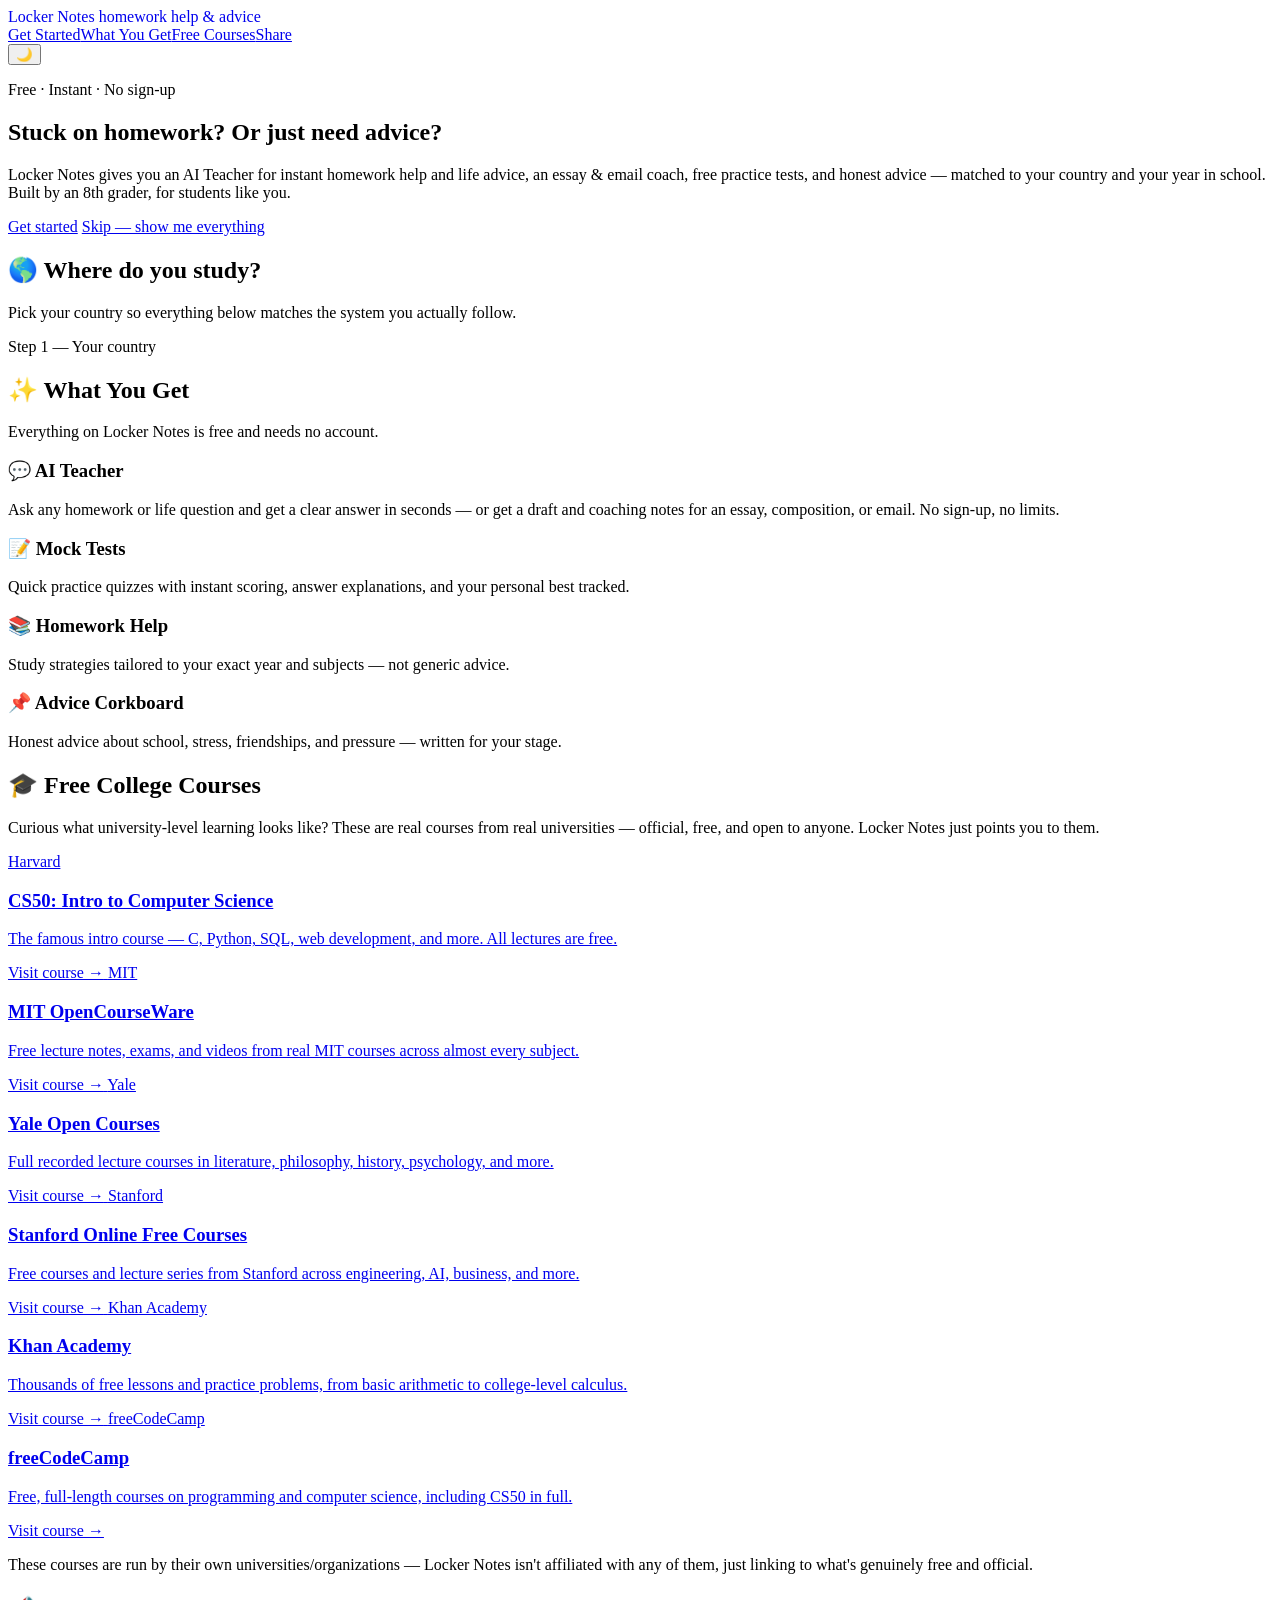
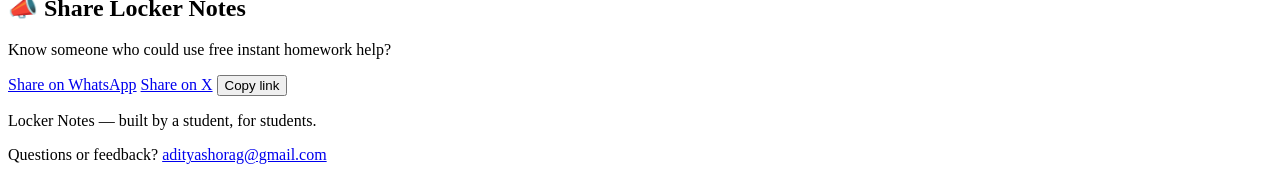
==== commit 2084dee5: "Add files via upload" ====
--- a/index.html
+++ b/index.html
@@ -10,6 +10,7 @@
 <link rel="icon" type="image/svg+xml" href="data:image/svg+xml,<svg xmlns='http://www.w3.org/2000/svg' viewBox='0 0 64 64'><rect width='64' height='64' rx='14' fill='%23FFD23F'/><text x='32' y='45' font-family='monospace' font-weight='800' font-size='36' fill='%231C2B3A' text-anchor='middle'>L</text></svg>">
 <link rel="manifest" href="manifest.json">
 <meta name="theme-color" content="#1C2B3A">
+<meta name="mobile-web-app-capable" content="yes">
 <meta name="apple-mobile-web-app-capable" content="yes">
 <meta name="apple-mobile-web-app-title" content="Locker Notes">
 <link rel="apple-touch-icon" href="icon-192.png">
@@ -28,506 +29,7 @@
 <meta property="og:image" content="https://adityashorag-crypto.github.io/Locker-Notes/og-image.png">
 <meta name="twitter:card" content="summary_large_image">
 <meta name="twitter:image" content="https://adityashorag-crypto.github.io/Locker-Notes/og-image.png">
-<style>
-
-:root{
---paper:#F9FBF6;
---paper-line:#E9F0DF;
---panel:#FFFFFF;
---ink:#1C2B3A;
---ink-soft:#51616F;
---dark-navy:#1C2B3A;
---cream:#F2F6EC;
---highlighter:#FFD23F;
---blue:#3E8EDE;
---green:#4CAF7D;
---coral:#E8543E;
---mustard:#CE9A25;
---purple:#8B6FCE;
---radius:14px;
---shadow:0 6px 18px rgba(28,43,58,0.08);
---mono:'JetBrains Mono', ui-monospace, monospace;
---sans:'Inter', system-ui, sans-serif;
-}
-:root[data-theme="dark"]{
---paper:#121A22;
---paper-line:#232F3A;
---panel:#1B2530;
---ink:#E8EEF2;
---ink-soft:#9FB0BD;
-}
-*{box-sizing:border-box;}
-html{scroll-behavior:smooth;}
-@media (prefers-reduced-motion: reduce){
-html{scroll-behavior:auto;}
-*{animation-duration:0.001ms !important; transition-duration:0.001ms !important;}
-}
-body{
-margin:0;
-background:
-linear-gradient(var(--paper-line) 1px, transparent 1px),
-radial-gradient(circle at 8% 10%, rgba(62,142,222,0.07), transparent 32%),
-radial-gradient(circle at 92% 16%, rgba(139,111,206,0.07), transparent 32%),
-radial-gradient(circle at 12% 88%, rgba(76,175,125,0.06), transparent 32%),
-radial-gradient(circle at 88% 82%, rgba(232,84,62,0.06), transparent 32%),
-radial-gradient(circle at 50% 50%, rgba(206,154,37,0.04), transparent 45%);
-background-size: 100% 32px, cover, cover, cover, cover, cover;
-background-attachment: scroll, fixed, fixed, fixed, fixed, fixed;
-background-color:var(--paper);
-color:var(--ink);
-font-family:var(--sans);
-line-height:1.5;
--webkit-font-smoothing:antialiased;
-transition: background-color 0.3s ease, color 0.3s ease;
-}
-a{color:var(--blue);}
-a:focus-visible, button:focus-visible, input:focus-visible, textarea:focus-visible, select:focus-visible{
-outline:3px solid var(--blue);
-outline-offset:2px;
-border-radius:4px;
-}
-.wrap{max-width:920px; margin:0 auto; padding:0 24px;}
-
-/* ---------- Header : spiral notebook edge ---------- */
-header{
-background:var(--dark-navy);
-color:var(--cream);
-padding-top:22px;
-position:relative;
-}
-.spiral{
-height:26px;
-background-image: radial-gradient(circle 6px, var(--cream) 5px, transparent 5.5px);
-background-size:34px 26px;
-background-position: 17px center;
-background-repeat:repeat-x;
-background-color:var(--dark-navy);
-}
-.thread{
-height:4px;
-background:linear-gradient(90deg, var(--blue), var(--green), var(--mustard), var(--coral), var(--purple));
-}
-.header-inner{
-display:flex; align-items:center; justify-content:space-between;
-padding:18px 24px 26px;
-max-width:920px; margin:0 auto;
-flex-wrap:wrap; gap:12px;
-}
-.brand{
-display:flex; align-items:baseline; gap:10px;
-}
-.brand-tab{
-font-family:var(--mono); font-weight:800; font-size:1.15rem;
-background:var(--highlighter); color:var(--dark-navy);
-padding:6px 12px; border-radius:6px;
-transform:rotate(-2deg);
-box-shadow:var(--shadow);
-}
-.brand-sub{ font-family:var(--mono); font-size:0.75rem; color:#B9C6CF; letter-spacing:0.04em;}
-nav{display:flex; gap:16px; font-family:var(--mono); font-size:0.8rem; flex-wrap:wrap;}
-nav a{color:var(--cream); text-decoration:none; border-bottom:2px solid transparent; padding-bottom:2px; transition:border-color 0.2s ease, color 0.2s ease;}
-nav a:hover{border-bottom-color:var(--highlighter);}
-.theme-toggle{
-background:transparent; border:2px solid rgba(242,246,236,0.35); border-radius:8px;
-color:var(--cream); font-size:1rem; padding:6px 10px; cursor:pointer; line-height:1;
-transition:background 0.2s ease, transform 0.15s ease;
-}
-.theme-toggle:hover{background:rgba(242,246,236,0.12);}
-.theme-toggle:active{transform:scale(0.92);}
-
-/* ---------- Hero ---------- */
-.hero{padding:64px 0 48px; position:relative; overflow:hidden;}
-.hero::before{
-content:"";
-position:absolute; top:-60px; right:-40px; width:220px; height:220px;
-background:radial-gradient(circle, rgba(139,111,206,0.16), transparent 70%);
-z-index:0; pointer-events:none;
-}
-.hero::after{
-content:"";
-position:absolute; bottom:-40px; left:-60px; width:200px; height:200px;
-background:radial-gradient(circle, rgba(76,175,125,0.14), transparent 70%);
-z-index:0; pointer-events:none;
-}
-.hero > *{position:relative; z-index:1;}
-.hero-confetti{position:absolute; inset:0; overflow:hidden; pointer-events:none;}
-.confetti{position:absolute; border-radius:50%; opacity:0.8;}
-.confetti.c1{width:14px; height:14px; background:var(--coral); top:14%; right:12%;}
-.confetti.c2{width:10px; height:10px; background:var(--green); top:58%; right:6%;}
-.confetti.c3{width:12px; height:12px; background:var(--mustard); top:78%; right:22%;}
-.confetti.c4{width:9px; height:9px; background:var(--purple); top:30%; right:2%;}
-.confetti.c5{width:11px; height:11px; background:var(--blue); top:4%; right:26%;}
-.eyebrow{
-font-family:var(--mono); font-size:0.8rem; color:var(--blue);
-letter-spacing:0.08em; text-transform:uppercase; margin:0 0 14px; font-weight:700;
-}
-h1{
-font-family:var(--mono); font-weight:800;
-font-size:clamp(2rem, 5vw, 3.2rem);
-line-height:1.08; margin:0 0 18px; letter-spacing:-0.01em;
-}
-h1 .hl{
-background-image: linear-gradient(transparent 62%, var(--highlighter) 62%);
-background-repeat: no-repeat;
-background-size: 0% 100%;
-animation: highlightSweep 0.7s ease-out 0.3s forwards;
-padding: 0 2px;
-}
-@keyframes highlightSweep{
-to { background-size: 100% 100%; }
-}
-.hero p{
-font-size:1.08rem; color:var(--ink-soft); max-width:52ch; margin:0 0 28px;
-}
-.cta-row{display:flex; gap:14px; flex-wrap:wrap;}
-.btn{
-font-family:var(--mono); font-weight:700; font-size:0.9rem;
-padding:13px 22px; border-radius:8px; text-decoration:none;
-border:2px solid var(--ink); cursor:pointer; display:inline-block;
-transition:transform 0.15s ease, filter 0.15s ease, background 0.15s ease, color 0.15s ease, border-color 0.15s ease;
-}
-.btn-solid{background:linear-gradient(120deg, var(--blue), var(--purple)); color:#fff; border-color:transparent;}
-.btn-solid:hover{filter:brightness(1.08); transform:translateY(-1px);}
-.btn-solid:active{transform:scale(0.97);}
-.btn-ghost{background:transparent; color:var(--ink);}
-.btn-ghost:hover{background:rgba(62,142,222,0.08); border-color:var(--blue); color:var(--blue);}
-.btn-ghost:active{transform:scale(0.97);}
-section{padding:52px 0;}
-.section-head{margin-bottom:28px; max-width:60ch;}
-.section-head h2{
-font-family:var(--mono); font-size:clamp(1.5rem,3vw,2rem); margin:0 0 8px;
-}
-.section-head p{color:var(--ink-soft); margin:0;}
-#classpicker .section-head h2{color:var(--coral);}
-#quick .section-head h2{color:var(--blue);}
-#help .section-head h2{color:var(--green);}
-#mocktest .section-head h2{color:var(--green);}
-#ask .section-head h2{color:var(--coral);}
-#advice .section-head h2{color:var(--purple);}
-#share .section-head h2{color:var(--mustard);}
-#support .section-head h2{color:var(--mustard);}
-
-/* ---------- Scroll-reveal ---------- */
-.reveal{opacity:0; transform:translateY(24px); transition:opacity 0.6s ease, transform 0.6s ease;}
-.reveal.in-view{opacity:1; transform:translateY(0);}
-
-/* ---------- Class Picker ---------- */
-.class-wrap{
-background:var(--panel); border-radius:var(--radius);
-box-shadow:var(--shadow); padding:26px;
-border-top:4px solid var(--coral);
-}
-.class-grid{
-display:grid; grid-template-columns:repeat(4, 1fr); gap:10px;
-}
-.class-btn{
-font-family:var(--mono); font-weight:700; font-size:0.95rem;
-padding:16px 8px; border-radius:10px; border:2px solid var(--paper-line);
-background:var(--paper); color:var(--ink); cursor:pointer;
-transition:transform 0.12s ease, border-color 0.15s ease, background 0.15s ease;
-}
-.class-btn:hover{border-color:var(--coral);}
-.class-btn:active{transform:scale(0.95);}
-.class-btn.active{
-background:linear-gradient(120deg, var(--blue), var(--purple)); color:#fff; border-color:transparent;
-}
-.class-current{font-family:var(--mono); font-size:0.85rem; color:var(--ink-soft); margin:16px 0 0;}
-.class-current strong{color:var(--coral);}
-
-/* ---------- Quick Answers ---------- */
-.search-wrap{
-background:var(--panel); border-radius:var(--radius);
-box-shadow:var(--shadow); padding:26px 26px 22px;
-border-top:4px solid var(--blue);
-}
-.search-input{
-width:100%; font-family:var(--sans); font-size:1.05rem;
-padding:14px 16px; border-radius:10px; border:2px solid var(--paper-line);
-background:var(--paper); color:var(--ink);
-}
-.search-input:focus{border-color:var(--blue); outline:none;}
-.search-hint{font-family:var(--mono); font-size:0.78rem; color:var(--ink-soft); margin:10px 0 0;}
-.search-trust{font-family:var(--mono); font-size:0.78rem; color:var(--green); margin:4px 0 0; font-weight:700;}
-.qa-results{display:grid; gap:16px; margin-top:20px;}
-.qa-item{border-left:4px solid var(--blue); padding:8px 12px 8px 16px; border-radius:0 8px 8px 0;}
-.qa-item[data-tag="math"]{border-color:var(--blue); background:rgba(62,142,222,0.05);}
-.qa-item[data-tag="sci"]{border-color:var(--green); background:rgba(76,175,125,0.06);}
-.qa-item[data-tag="eng"]{border-color:var(--coral); background:rgba(232,84,62,0.05);}
-.qa-item[data-tag="hist"]{border-color:var(--mustard); background:rgba(206,154,37,0.06);}
-.qa-item[data-tag="life"]{border-color:var(--purple); background:rgba(139,111,206,0.06);}
-.qa-item .q{font-family:var(--mono); font-weight:700; font-size:0.95rem; margin:0 0 4px;}
-.qa-item .a{margin:0; color:var(--ink-soft); font-size:0.95rem;}
-.qa-empty{font-size:0.95rem; color:var(--ink-soft); padding:8px 4px;}
-.qa-empty a{color:var(--blue); font-weight:600;}
-
-/* ---------- Binder tabs (Homework Help) ---------- */
-.tabbar{display:flex; gap:6px; flex-wrap:wrap; margin-bottom:0;}
-.tab-btn{
-font-family:var(--mono); font-weight:700; font-size:0.85rem;
-padding:12px 18px 10px; border:none; cursor:pointer;
-border-radius:10px 10px 0 0;
-background:#E4EADB; color:var(--ink-soft);
-position:relative; top:2px;
-transition:color 0.15s ease, background 0.15s ease, transform 0.1s ease;
-}
-:root[data-theme="dark"] .tab-btn{background:#232F3A;}
-.tab-btn:active{transform:scale(0.96);}
-.tab-btn[aria-selected="true"]{
-background:var(--panel); color:var(--ink);
-box-shadow:0 -2px 8px rgba(28,43,58,0.06);
-}
-.tab-btn[data-c="math"][aria-selected="true"]{border-top:4px solid var(--blue);}
-.tab-btn[data-c="sci"][aria-selected="true"]{border-top:4px solid var(--green);}
-.tab-btn[data-c="eng"][aria-selected="true"]{border-top:4px solid var(--coral);}
-.tab-btn[data-c="hist"][aria-selected="true"]{border-top:4px solid var(--mustard);}
-.tab-btn[data-c="math"]:hover{color:var(--blue);}
-.tab-btn[data-c="sci"]:hover{color:var(--green);}
-.tab-btn[data-c="eng"]:hover{color:var(--coral);}
-.tab-btn[data-c="hist"]:hover{color:var(--mustard);}
-.panel-wrap{
-background:var(--panel); border-radius:0 12px 12px 12px;
-box-shadow:var(--shadow); padding:28px 26px;
-}
-.panel{display:none;}
-.panel.active{display:block;}
-.panel h3{font-family:var(--mono); font-size:1.05rem; margin:0 0 4px;}
-.panel .sub{color:var(--ink-soft); font-size:0.9rem; margin:0 0 18px;}
-.tip-list{list-style:none; margin:0; padding:0; display:grid; gap:14px;}
-.tip-list li{
-padding-left:30px; position:relative; font-size:0.98rem;
-}
-.tip-list li::before{
-content:"→"; position:absolute; left:0; font-family:var(--mono); font-weight:700; color:var(--blue);
-}
-.panel[data-p="sci"] .tip-list li::before{color:var(--green);}
-.panel[data-p="eng"] .tip-list li::before{color:var(--coral);}
-.panel[data-p="hist"] .tip-list li::before{color:var(--mustard);}
-.tip-list strong{display:block; font-family:var(--mono); font-size:0.92rem; margin-bottom:2px;}
-
-/* ---------- Mock Tests ---------- */
-.mock-wrap{
-background:var(--panel); border-radius:var(--radius);
-box-shadow:var(--shadow); padding:26px;
-border-top:4px solid var(--green);
-}
-.mock-controls{display:flex; gap:12px; flex-wrap:wrap; margin-bottom:6px;}
-.mock-controls select{
-font-family:var(--sans); font-size:1rem; padding:10px 14px; border-radius:8px;
-border:2px solid var(--paper-line); background:var(--paper); color:var(--ink);
-}
-.mock-controls select:focus{border-color:var(--green); outline:none;}
-.mock-note{font-family:var(--mono); font-size:0.78rem; color:var(--ink-soft); margin:10px 0 18px;}
-.mock-best-info{font-family:var(--mono); font-size:0.85rem; color:var(--ink-soft); margin:0 0 12px;}
-.mock-progress-track{width:100%; height:8px; background:var(--paper-line); border-radius:4px; overflow:hidden; margin-bottom:18px;}
-.mock-progress-fill{height:100%; width:0%; background:linear-gradient(90deg, var(--green), var(--blue)); transition:width 0.3s ease;}
-.mock-result{
-font-family:var(--mono); font-weight:700; font-size:1.05rem; color:var(--green);
-margin-bottom:16px; display:none; padding:12px 16px; background:rgba(76,175,125,0.1); border-radius:8px;
-}
-.mock-result.visible{display:block;}
-.mock-result.perfect{
-background:rgba(255,210,63,0.3); color:var(--dark-navy); border:2px solid var(--highlighter);
-animation:perfectPulse 0.5s ease;
-}
-@keyframes perfectPulse{
-0%{transform:scale(0.94);}
-60%{transform:scale(1.04);}
-100%{transform:scale(1);}
-}
-.mock-question{
-background:var(--paper); border-radius:10px; padding:16px 18px; margin-bottom:14px;
-border-left:4px solid var(--green);
-}
-.mock-q-text{font-family:var(--mono); font-weight:700; font-size:0.92rem; margin:0 0 10px;}
-.mock-option{
-display:flex; align-items:center; gap:8px; padding:8px 10px; border-radius:6px;
-margin-bottom:4px; cursor:pointer; font-size:0.95rem;
-}
-.mock-option:hover{background:rgba(76,175,125,0.08);}
-.mock-option.correct{background:rgba(76,175,125,0.22); font-weight:700;}
-.mock-option.incorrect{background:rgba(232,84,62,0.18); text-decoration:line-through;}
-.mock-soon{
-background:var(--paper); border-radius:10px; padding:28px 22px; text-align:center;
-border:2px dashed var(--paper-line);
-}
-.mock-soon p{font-family:var(--mono); color:var(--ink-soft); margin:0; font-size:0.95rem;}
-
-/* ---------- Confetti celebration ---------- */
-.confetti-piece{
-position:fixed; top:-20px; width:9px; height:14px; opacity:0.95;
-z-index:999; pointer-events:none; border-radius:2px;
-animation-name:confettiFall; animation-timing-function:ease-in; animation-fill-mode:forwards;
-}
-@keyframes confettiFall{
-0%{ transform:translateY(0) rotate(0deg); opacity:1; }
-100%{ transform:translateY(100vh) rotate(560deg); opacity:0; }
-}
-
-/* ---------- Ask Anything ---------- */
-.ask-wrap{
-background:var(--panel); border-radius:var(--radius);
-box-shadow:var(--shadow); padding:26px;
-border-top:4px solid var(--coral);
-}
-#questionInput{
-width:100%; font-family:var(--sans); font-size:1.05rem;
-padding:14px 16px; border-radius:10px; border:2px solid var(--paper-line);
-background:var(--paper); color:var(--ink); resize:vertical; min-height:100px;
-}
-#questionInput:focus{border-color:var(--coral); outline:none;}
-.ask-wrap .btn{margin-top:14px;}
-.ask-note{font-family:var(--mono); font-size:0.78rem; color:var(--ink-soft); margin:10px 0 0;}
-.answer-box{
-margin-top:20px; padding:16px 18px; border-radius:10px;
-background:var(--paper); border-left:4px solid var(--coral);
-font-size:0.98rem; color:var(--ink);
-display:none;
-}
-.answer-box.visible{display:block;}
-.answer-box.loading{color:var(--ink-soft); font-style:italic;}
-.answer-box.error{border-left-color:#B23A28; color:#B23A28;}
-.answer-main{white-space:pre-wrap;}
-.flow-chart{display:flex; flex-direction:column; gap:6px; margin-top:16px; align-items:flex-start;}
-.flow-step{
-background:#fff; border-left:4px solid var(--coral); border-radius:0 8px 8px 0;
-padding:10px 14px; font-family:var(--mono); font-size:0.85rem; color:var(--ink);
-box-shadow:var(--shadow); max-width:100%;
-}
-:root[data-theme="dark"] .flow-step{background:var(--panel);}
-.flow-arrow{font-family:var(--mono); font-weight:700; color:var(--coral); font-size:1rem; padding-left:14px;}
-
-/* ---------- Advice corkboard ---------- */
-.corkboard{
-background:#DCC9A3;
-border-radius:var(--radius);
-padding:34px 28px;
-display:grid; grid-template-columns:repeat(auto-fit, minmax(210px,1fr));
-gap:22px;
-box-shadow: inset 0 0 0 1px rgba(0,0,0,0.04);
-}
-.note{
-background:var(--highlighter); padding:18px 18px 20px; border-radius:2px;
-box-shadow:0 8px 14px rgba(0,0,0,0.16);
-font-size:0.92rem;
-transition:transform 0.15s ease, box-shadow 0.15s ease;
-position:relative;
-color:var(--dark-navy);
-}
-.note::before{
-content:"";
-position:absolute; top:-8px; left:50%; transform:translateX(-50%);
-width:14px; height:14px; border-radius:50%;
-background:radial-gradient(circle at 35% 35%, #fff, var(--coral) 55%, #7a2418 100%);
-box-shadow:0 2px 3px rgba(0,0,0,0.35);
-}
-.note:nth-child(6n+1){transform:rotate(-2.5deg); background:var(--highlighter);}
-.note:nth-child(6n+2){transform:rotate(1.5deg); background:#B7E4C7;}
-.note:nth-child(6n+3){transform:rotate(-1.2deg); background:#AFD4F2;}
-.note:nth-child(6n+4){transform:rotate(2.4deg); background:#F3B8B0;}
-.note:nth-child(6n+5){transform:rotate(-2deg); background:#E3D2F5;}
-.note:nth-child(6n+6){transform:rotate(1.8deg); background:#F5E1B8;}
-.note:hover{transform:scale(1.04) !important; box-shadow:0 12px 20px rgba(0,0,0,0.22); z-index:2;}
-.note p{margin:0;}
-.note strong{display:block; font-family:var(--mono); font-size:0.8rem; margin-bottom:6px; color:#51616F;}
-.stream-row{display:flex; gap:10px; flex-wrap:wrap; margin-top:10px;}
-.stream-btn{flex:1; min-width:120px;}
-.tip-list li::before{color:var(--tip-color, var(--blue)) !important;}
-.advice-tier-label{font-family:var(--mono); font-size:0.78rem; color:var(--purple); font-weight:700; margin:0 0 16px;}
-
-/* ---------- Share / Support sections ---------- */
-.share-row{display:flex; gap:14px; flex-wrap:wrap; align-items:center;}
-.copy-feedback{font-family:var(--mono); font-size:0.78rem; color:var(--green); font-weight:700;}
-
-/* ---------- Footer ---------- */
-footer{
-background:var(--dark-navy); color:#B9C6CF; padding:36px 24px 28px;
-margin-top:24px; text-align:center;
-}
-footer p{font-family:var(--mono); font-size:0.8rem; margin:0 0 6px;}
-footer a{color:var(--highlighter); text-decoration:none;}
-footer a:hover{text-decoration:underline;}
-
-/* ---------- Responsive ---------- */
-@media (max-width:640px){
-.header-inner{flex-direction:column; align-items:flex-start;}
-nav{gap:12px; flex-wrap:wrap; font-size:0.76rem;}
-.hero{padding:44px 0 32px;}
-.corkboard{padding:24px 18px;}
-.panel-wrap{padding:22px 18px;}
-.class-grid{grid-template-columns:repeat(3, 1fr);}
-}
-
-/* ---------- Homepage extras ---------- */
-.country-grid{display:grid; grid-template-columns:repeat(auto-fit,minmax(200px,1fr)); gap:14px; margin-bottom:8px;}
-.country-card{
-background:var(--panel); border:2px solid var(--paper-line); border-radius:12px;
-padding:20px 18px; cursor:pointer; text-align:left; font-family:var(--sans);
-transition:transform 0.12s ease, border-color 0.15s ease, box-shadow 0.15s ease;
-color:var(--ink);
-}
-.country-card:hover{border-color:var(--blue); box-shadow:var(--shadow);}
-.country-card:active{transform:scale(0.97);}
-.country-card.active{border-color:var(--blue); background:rgba(62,142,222,0.07);}
-.country-flag{font-size:1.8rem; display:block; margin-bottom:6px;}
-.country-name{font-family:var(--mono); font-weight:700; font-size:1rem; display:block;}
-.country-sub{font-size:0.82rem; color:var(--ink-soft);}
-.general-card{border-color:var(--highlighter); background:rgba(255,210,63,0.12);}
-.general-card:hover{border-color:var(--mustard);}
-.level-grid{display:grid; grid-template-columns:repeat(4,1fr); gap:10px; margin-top:8px;}
-.level-btn{
-font-family:var(--mono); font-weight:700; font-size:0.95rem;
-padding:16px 8px; border-radius:10px; border:2px solid var(--paper-line);
-background:var(--paper); color:var(--ink); cursor:pointer; text-decoration:none;
-display:block; text-align:center;
-transition:transform 0.12s ease, border-color 0.15s ease, background 0.15s ease;
-}
-.level-btn:hover{border-color:var(--coral); color:var(--ink);}
-.level-btn:active{transform:scale(0.95);}
-.general-btn{
-grid-column:1 / -1; background:linear-gradient(120deg, var(--highlighter), var(--mustard));
-border-color:transparent; color:var(--dark-navy); font-size:1rem; padding:18px;
-}
-.general-btn:hover{filter:brightness(1.06); color:var(--dark-navy);}
-.step-label{font-family:var(--mono); font-size:0.78rem; color:var(--blue); font-weight:700; letter-spacing:0.06em; text-transform:uppercase; margin:0 0 10px;}
-.feature-grid{display:grid; grid-template-columns:repeat(auto-fit,minmax(210px,1fr)); gap:18px;}
-.feature-card{background:var(--panel); border-radius:12px; padding:22px 20px; box-shadow:var(--shadow); border-top:4px solid var(--blue);}
-.feature-card:nth-child(2){border-top-color:var(--green);}
-.feature-card:nth-child(3){border-top-color:var(--coral);}
-.feature-card:nth-child(4){border-top-color:var(--purple);}
-.feature-card h3{font-family:var(--mono); font-size:1rem; margin:0 0 8px;}
-.feature-card p{margin:0; font-size:0.92rem; color:var(--ink-soft);}
-
-/* ---------- Free College Courses ---------- */
-.course-grid{display:grid; grid-template-columns:repeat(auto-fit,minmax(220px,1fr)); gap:18px;}
-.course-card{
-display:block; background:var(--panel); border-radius:12px; padding:22px 20px;
-box-shadow:var(--shadow); border:2px solid transparent; text-decoration:none; color:inherit;
-transition:border-color 0.15s, transform 0.15s;
-}
-.course-card:hover{border-color:var(--blue); transform:translateY(-2px);}
-.course-badge{
-display:inline-block; font-family:var(--mono); font-size:0.72rem; font-weight:700;
-letter-spacing:0.03em; text-transform:uppercase; color:var(--blue);
-background:rgba(74,144,226,0.12); padding:3px 9px; border-radius:6px; margin-bottom:10px;
-}
-.course-card h3{font-family:var(--mono); font-size:1rem; margin:0 0 8px; color:var(--ink);}
-.course-card p{margin:0 0 12px; font-size:0.9rem; color:var(--ink-soft);}
-.course-link{font-family:var(--mono); font-size:0.82rem; font-weight:700; color:var(--coral);}
-.course-note{font-family:var(--mono); font-size:0.76rem; color:var(--ink-soft); margin-top:16px; text-align:center;}
-.back-link{font-family:var(--mono); font-size:0.85rem; display:inline-block; margin-bottom:18px; text-decoration:none;}
-.back-link:hover{text-decoration:underline;}
-.page-context{
-background:var(--panel); border-radius:12px; padding:18px 22px; box-shadow:var(--shadow);
-border-left:4px solid var(--coral); margin-bottom:8px;
-display:flex; justify-content:space-between; align-items:center; gap:14px; flex-wrap:wrap;
-}
-.page-context h2{font-family:var(--mono); font-size:1.2rem; margin:0;}
-.page-context p{margin:2px 0 0; font-size:0.85rem; color:var(--ink-soft);}
-@media (max-width:640px){
-.level-grid{grid-template-columns:repeat(3,1fr);}
-}
-
-</style>
+<link rel="stylesheet" href="style.css">
 </head>
 <body>
 <header>
@@ -654,194 +156,13 @@
 </div>
 </section>
 
-<section id="support">
-<div class="section-head">
-<h2>&#128155; Support Locker Notes</h2>
-<p>If Locker Notes has helped you, you're welcome to send a small UPI tip. Totally optional &mdash; everything stays free either way.</p>
-</div>
-<div class="share-row reveal">
-<a class="btn btn-solid" href="upi://pay?pa=YOUR_UPI_ID_HERE&pn=Locker%20Notes&cu=INR">&#128155; Support via UPI</a>
-</div>
-<p class="mock-note">Opens your UPI app if you're on a phone &mdash; you choose the amount.</p>
-</section>
 
 </main>
 <footer>
 <p>Locker Notes &mdash; built by a student, for students.</p>
 <p>Questions or feedback? <a href="mailto:adityashorag@gmail.com">adityashorag@gmail.com</a></p>
 </footer>
-<script>
-const COUNTRIES = {"general": {"name": "General", "sub": "For everyone", "flag": "🌐", "levelLabel": "", "levels": [], "streams": null}, "india": {"name": "India", "sub": "CBSE, State Boards & ICSE", "flag": "🇮🇳", "levelLabel": "Class", "levels": [1, 2, 3, 4, 5, 6, 7, 8, 9, 10, 11, 12], "streams": [11, 12]}, "usa": {"name": "United States", "sub": "K-12 grades", "flag": "🇺🇸", "levelLabel": "Grade", "levels": [1, 2, 3, 4, 5, 6, 7, 8, 9, 10, 11, 12], "streams": null}, "uk": {"name": "United Kingdom", "sub": "Years 1-13", "flag": "🇬🇧", "levelLabel": "Year", "levels": [1, 2, 3, 4, 5, 6, 7, 8, 9, 10, 11, 12, 13], "streams": null}, "icse": {"name": "India (ICSE)", "sub": "ICSE (1-10) · ISC (11-12)", "flag": "🇮🇳", "levelLabel": "Class", "levels": [1, 2, 3, 4, 5, 6, 7, 8, 9, 10, 11, 12], "streams": [11, 12]}, "canada": {"name": "Canada", "sub": "Grades 1-12", "flag": "🇨🇦", "levelLabel": "Grade", "levels": [1, 2, 3, 4, 5, 6, 7, 8, 9, 10, 11, 12], "streams": null}, "ib": {"name": "IB (International Baccalaureate)", "sub": "PYP · MYP · DP", "flag": "🌐", "levelLabel": "Grade", "levels": [1, 2, 3, 4, 5, 6, 7, 8, 9, 10, 11, 12], "streams": null}};
-const CONTENT = {"india": {"hw": {"1": [{"key": "math", "label": "Maths", "tips": [{"h": "Count out loud", "b": "Use your fingers, beads, or anything around you. Counting physical things makes numbers real."}, {"h": "Practise writing numbers", "b": "Write each number slowly and neatly. Speed comes later."}, {"h": "Play number games", "b": "Spotting numbers on signs and buses is practice too."}]}, {"key": "evs", "label": "EVS", "tips": [{"h": "Look around you", "b": "EVS is about the world you already see. Point things out at home and outdoors."}, {"h": "Ask why", "b": "Why do plants need water? Asking questions is how EVS makes sense."}, {"h": "Draw what you learn", "b": "Drawing a plant or an animal helps you remember it."}]}, {"key": "eng", "label": "English", "tips": [{"h": "Read aloud daily", "b": "Even one short page a day builds reading fast."}, {"h": "Sound out new words", "b": "Break the word into parts and say each part slowly."}, {"h": "Learn new words", "b": "Pick one new word a day and try using it."}]}, {"key": "gk", "label": "General Knowledge", "tips": [{"h": "Ask about the world", "b": "Where is this from? Who made it? Curiosity is GK practice."}, {"h": "Look at pictures", "b": "Picture books and maps teach a lot without much reading."}, {"h": "Share what you learn", "b": "Telling someone a fact helps you remember it."}]}], "2": [{"key": "math", "label": "Maths", "tips": [{"h": "Master addition and subtraction", "b": "Practise a few sums every day rather than many at once."}, {"h": "Use real objects", "b": "Counting coins or snacks makes maths easier to picture."}, {"h": "Check your answer", "b": "Count again from the start. Rechecking catches most mistakes."}]}, {"key": "evs", "label": "EVS", "tips": [{"h": "Connect to your home", "b": "Plants, animals, and family are all EVS topics you already know."}, {"h": "Observe carefully", "b": "Notice details on your way to school. That is what EVS asks about."}, {"h": "Make simple charts", "b": "Drawing a chart of seasons or animals helps it stick."}]}, {"key": "eng", "label": "English", "tips": [{"h": "Read a little daily", "b": "A short story a day beats a long one once a week."}, {"h": "Practise neat writing", "b": "Slow, careful letters look better than fast, messy ones."}, {"h": "Build a word list", "b": "Write down new words in a small notebook."}]}, {"key": "gk", "label": "General Knowledge", "tips": [{"h": "Learn about India", "b": "States, festivals, and famous places are good starting points."}, {"h": "Watch and listen", "b": "Kid-friendly documentaries teach a lot painlessly."}, {"h": "Quiz yourself", "b": "Ask a family member to test you on what you learned."}]}], "3": [{"key": "math", "label": "Maths", "tips": [{"h": "Learn tables properly", "b": "Tables up to 10 make everything in later years easier. Practise a little daily."}, {"h": "Show your working", "b": "Write each step. It helps you find mistakes and earns marks."}, {"h": "Understand word problems", "b": "Read twice, underline the numbers, then decide what to do."}]}, {"key": "evs", "label": "EVS", "tips": [{"h": "Link to real life", "b": "Almost every EVS chapter connects to something you have seen."}, {"h": "Draw diagrams", "b": "A labelled drawing of a plant or the body sticks better than a paragraph."}, {"h": "Explain it out loud", "b": "Tell someone what you learned. Gaps show up immediately."}]}, {"key": "eng", "label": "English", "tips": [{"h": "Read for meaning", "b": "After reading, close the book and say what happened in your own words."}, {"h": "Learn spelling in groups", "b": "Words with similar patterns are easier learned together."}, {"h": "Write short paragraphs", "b": "Three or four sentences on one idea is good practice."}]}, {"key": "gk", "label": "General Knowledge", "tips": [{"h": "Read a kids' newspaper", "b": "A few minutes of news a week builds general awareness."}, {"h": "Keep a facts notebook", "b": "Write down interesting things you learn anywhere."}, {"h": "Learn the map", "b": "Start with India's states, then move outward."}]}], "4": [{"key": "math", "label": "Maths", "tips": [{"h": "Get comfortable with fractions", "b": "Think of them as parts of a pizza or a chocolate bar."}, {"h": "Practise long multiplication", "b": "Line up your digits carefully. Most errors are alignment errors."}, {"h": "Estimate first", "b": "Guess roughly what the answer should be, then check if your answer is close."}]}, {"key": "sci", "label": "Science", "tips": [{"h": "Understand, do not memorise", "b": "Ask how something works before trying to remember it."}, {"h": "Do simple experiments", "b": "Safe home experiments make concepts much clearer."}, {"h": "Use diagrams", "b": "Draw processes like the water cycle instead of writing them out."}]}, {"key": "eng", "label": "English", "tips": [{"h": "Expand your vocabulary", "b": "Look up words you do not know instead of skipping them."}, {"h": "Plan before writing", "b": "Two or three bullet points before an essay saves a lot of time."}, {"h": "Read your work aloud", "b": "Mistakes are much easier to hear than to see."}]}, {"key": "sst", "label": "Social Studies", "tips": [{"h": "Use maps actively", "b": "Find every place mentioned in your chapter on a map."}, {"h": "Build timelines", "b": "Seeing events in order makes history make sense."}, {"h": "Ask why things happened", "b": "Causes matter more than dates at this stage."}]}], "5": [{"key": "math", "label": "Maths", "tips": [{"h": "Master decimals and fractions", "b": "These come back constantly in later classes. Get them solid now."}, {"h": "Practise mental maths", "b": "Quick mental sums save time in every future exam."}, {"h": "Keep an error list", "b": "Note mistakes you repeat and review them before tests."}]}, {"key": "sci", "label": "Science", "tips": [{"h": "Explain concepts aloud", "b": "If you can explain it simply, you actually understand it."}, {"h": "Draw and label", "b": "Diagrams for cycles and systems stick better than paragraphs."}, {"h": "Connect to real life", "b": "Link each concept to something you have actually seen happen."}]}, {"key": "eng", "label": "English", "tips": [{"h": "Read beyond textbooks", "b": "Storybooks improve your writing more than extra grammar drills."}, {"h": "Structure your writing", "b": "Beginning, middle, end. Even short pieces need shape."}, {"h": "Learn word families", "b": "Learning related words together builds vocabulary fast."}]}, {"key": "sst", "label": "Social Studies", "tips": [{"h": "Turn history into stories", "b": "People remember narratives far better than fact lists."}, {"h": "Practise map work", "b": "Marking locations yourself beats just looking at them."}, {"h": "Compare, do not just list", "b": "Noticing similarities and differences shows real understanding."}]}], "6": [{"key": "math", "label": "Maths", "tips": [{"h": "Show every step", "b": "Even if you know the answer, writing out steps catches mistakes and earns partial credit."}, {"h": "Check with estimation", "b": "Round the numbers first. If your exact answer is far off your estimate, recheck."}, {"h": "Redo from scratch", "b": "If you got something wrong, solve the whole thing fresh instead of just finding the error."}, {"h": "Keep an error log", "b": "Note mistakes you repeat. Reviewing it before a test catches them early."}]}, {"key": "sci", "label": "Science", "tips": [{"h": "Explain it out loud", "b": "If you can explain a concept simply to a friend, you actually understand it."}, {"h": "Draw the process", "b": "Diagrams for cycles and systems stick better than paragraphs."}, {"h": "Connect to real life", "b": "Link the concept to something you have actually seen happen."}, {"h": "Flashcards for terms", "b": "Science is full of specific vocabulary. Quick reviews make definitions stick."}]}, {"key": "eng", "label": "English", "tips": [{"h": "Outline before you write", "b": "Three bullet points for your main ideas saves you from a blank page."}, {"h": "Read it out loud", "b": "Awkward sentences almost always sound wrong when spoken."}, {"h": "Cut ruthlessly", "b": "If a sentence adds nothing new, delete it."}, {"h": "Vary sentence length", "b": "Mixing short and long sentences keeps writing from feeling flat."}]}, {"key": "sst", "label": "Social Studies", "tips": [{"h": "Build a timeline", "b": "Seeing events in order makes cause and effect click."}, {"h": "Ask why, not just what", "b": "Teachers care more about why something happened than the exact date."}, {"h": "Turn it into a story", "b": "People remember stories better than fact lists."}, {"h": "Compare, do not just list", "b": "Comparing causes and effects across events shows deeper understanding."}]}], "7": [{"key": "math", "label": "Maths", "tips": [{"h": "Show every step", "b": "Even if you know the answer, writing out steps catches mistakes and earns partial credit."}, {"h": "Check with estimation", "b": "Round the numbers first. If your exact answer is far off your estimate, recheck."}, {"h": "Redo from scratch", "b": "If you got something wrong, solve the whole thing fresh instead of just finding the error."}, {"h": "Keep an error log", "b": "Note mistakes you repeat. Reviewing it before a test catches them early."}]}, {"key": "sci", "label": "Science", "tips": [{"h": "Explain it out loud", "b": "If you can explain a concept simply to a friend, you actually understand it."}, {"h": "Draw the process", "b": "Diagrams for cycles and systems stick better than paragraphs."}, {"h": "Connect to real life", "b": "Link the concept to something you have actually seen happen."}, {"h": "Flashcards for terms", "b": "Science is full of specific vocabulary. Quick reviews make definitions stick."}]}, {"key": "eng", "label": "English", "tips": [{"h": "Outline before you write", "b": "Three bullet points for your main ideas saves you from a blank page."}, {"h": "Read it out loud", "b": "Awkward sentences almost always sound wrong when spoken."}, {"h": "Cut ruthlessly", "b": "If a sentence adds nothing new, delete it."}, {"h": "Vary sentence length", "b": "Mixing short and long sentences keeps writing from feeling flat."}]}, {"key": "sst", "label": "Social Studies", "tips": [{"h": "Build a timeline", "b": "Seeing events in order makes cause and effect click."}, {"h": "Ask why, not just what", "b": "Teachers care more about why something happened than the exact date."}, {"h": "Turn it into a story", "b": "People remember stories better than fact lists."}, {"h": "Compare, do not just list", "b": "Comparing causes and effects across events shows deeper understanding."}]}], "8": [{"key": "math", "label": "Maths", "tips": [{"h": "Show every step", "b": "Writing out steps catches mistakes and earns partial credit."}, {"h": "Master algebra basics", "b": "Linear equations underpin most of Class 9 and 10 maths. Get comfortable now."}, {"h": "Check with estimation", "b": "Round first, then see whether your exact answer is in the right range."}, {"h": "Keep an error log", "b": "Reviewing repeated mistakes before a test is the highest-value revision there is."}]}, {"key": "sci", "label": "Science", "tips": [{"h": "Understand, do not memorise", "b": "Class 8 Science starts rewarding understanding over recall."}, {"h": "Draw the process", "b": "Diagrams for cell structure, forces, and reactions stick far better than text."}, {"h": "Learn the vocabulary", "b": "Specific terms matter more from Class 8 onward. Flashcards work well."}, {"h": "Connect to real life", "b": "Friction, sound, and light are all things you experience daily."}]}, {"key": "eng", "label": "English", "tips": [{"h": "Outline before writing", "b": "A short plan makes essays far easier to write and better to read."}, {"h": "Master active and passive voice", "b": "It comes up repeatedly in exams. Practise converting both ways."}, {"h": "Read it out loud", "b": "Awkward sentences sound wrong even when they look fine."}, {"h": "Build vocabulary deliberately", "b": "Note new words with an example sentence, not just the meaning."}]}, {"key": "sst", "label": "Social Studies", "tips": [{"h": "Build timelines", "b": "Modern Indian history especially needs clear sequencing."}, {"h": "Ask why, not just what", "b": "Causes and consequences earn far more marks than dates."}, {"h": "Use maps actively", "b": "Find every place your chapter mentions."}, {"h": "Compare across chapters", "b": "Linking events shows the understanding examiners look for."}]}], "9": [{"key": "math", "label": "Maths", "tips": [{"h": "Do not skip NCERT", "b": "Every NCERT exercise is worth solving fully. Class 10 assumes you did."}, {"h": "Master the basics early", "b": "Polynomials, coordinate geometry, and number systems recur constantly later."}, {"h": "Practise proofs properly", "b": "Geometry proofs need step-by-step logic, not memorised lines."}, {"h": "Revise within the week", "b": "Class 9 moves fast. Revise each chapter soon after finishing it."}]}, {"key": "sci", "label": "Science", "tips": [{"h": "Physics needs concepts", "b": "Memorising formulas without understanding them stops working in Class 9."}, {"h": "Practise numericals daily", "b": "Physics and Chemistry numericals need regular practice, not last-minute cramming."}, {"h": "Draw and label biology diagrams", "b": "Neat, labelled diagrams earn marks that text alone will not."}, {"h": "Understand units", "b": "Getting SI units right is an easy source of marks people routinely lose."}]}, {"key": "eng", "label": "English", "tips": [{"h": "Practise full-length answers", "b": "Writing complete answers by hand is a skill that needs training."}, {"h": "Learn literary devices", "b": "Metaphor, personification, and imagery show up in every literature paper."}, {"h": "Master tenses", "b": "Grammar marks are among the easiest to secure if you drill them."}, {"h": "Read beyond the syllabus", "b": "Wider reading noticeably improves your writing quality."}]}, {"key": "sst", "label": "Social Studies", "tips": [{"h": "Understand, then memorise", "b": "History and Civics both reward explanation over recall."}, {"h": "Practise map work", "b": "Map questions are guaranteed marks if you prepare them."}, {"h": "Link Economics to real life", "b": "Concepts make far more sense when tied to things you have seen."}, {"h": "Write structured answers", "b": "Point, explanation, example. Use that shape consistently."}]}], "10": [{"key": "math", "label": "Maths", "tips": [{"h": "Solve past board papers", "b": "Timed practice with previous years is the highest-value prep available."}, {"h": "Master trigonometry early", "b": "It is formula-heavy and needs repetition to become automatic."}, {"h": "Present your work neatly", "b": "Clear steps earn partial marks even when the final answer is wrong."}, {"h": "Finish syllabus early", "b": "Leave the last months for revision, not first-time learning."}]}, {"key": "sci", "label": "Science", "tips": [{"h": "Practise numericals under time", "b": "Speed matters in boards. Train with a clock."}, {"h": "Learn chemical equations properly", "b": "Balancing correctly is a frequent and avoidable source of lost marks."}, {"h": "Draw board-standard diagrams", "b": "Neat, labelled diagrams are guaranteed marks in Biology."}, {"h": "Revise NCERT thoroughly", "b": "Board questions stay close to NCERT. Know it inside out."}]}, {"key": "eng", "label": "English", "tips": [{"h": "Practise writing formats", "b": "Letters, notices, and articles have fixed formats. Learn them exactly."}, {"h": "Time your answer writing", "b": "Running out of time is a common and preventable problem."}, {"h": "Know the texts deeply", "b": "Character, theme, and context questions need real familiarity."}, {"h": "Secure the grammar marks", "b": "Grammar is the most reliably scoreable section. Do not neglect it."}]}, {"key": "sst", "label": "Social Studies", "tips": [{"h": "Master map work", "b": "Map marks are free if you practise them."}, {"h": "Structure every answer", "b": "Point, explain, example. Consistency earns marks."}, {"h": "Focus on causes and effects", "b": "Boards ask why far more than when."}, {"h": "Solve past papers", "b": "Patterns repeat. Previous years reveal exactly what matters."}]}]}, "hwStream": {"11": {"science": [{"key": "phy", "label": "Physics", "tips": [{"h": "Concepts before formulas", "b": "Class 11 Physics punishes memorisation. Understand the derivation."}, {"h": "Master the basics of mechanics", "b": "Kinematics and laws of motion underpin almost everything after."}, {"h": "Practise numericals daily", "b": "Physics is learned by solving, not by reading."}, {"h": "Get units and dimensions right", "b": "Dimensional analysis catches errors before they cost you."}]}, {"key": "chem", "label": "Chemistry", "tips": [{"h": "Do not skip physical chemistry", "b": "Mole concept and stoichiometry appear everywhere. Get them solid."}, {"h": "Organic needs mechanisms", "b": "Learn why reactions happen, not just what forms."}, {"h": "Inorganic needs revision cycles", "b": "It is memory-heavy. Space out your revision."}, {"h": "NCERT first, always", "b": "Reference books come after NCERT is genuinely comfortable."}]}, {"key": "math", "label": "Maths / Biology", "tips": [{"h": "Practise consistently", "b": "Both Maths and Biology reward daily work over weekend marathons."}, {"h": "For Maths: solve, do not read", "b": "Watching solutions is not the same as producing them."}, {"h": "For Biology: diagrams matter", "b": "Labelled diagrams carry serious marks."}, {"h": "Clear doubts the same week", "b": "Class 11 builds on itself fast. Gaps compound quickly."}]}, {"key": "eng", "label": "English", "tips": [{"h": "Do not neglect it", "b": "English marks lift your overall percentage with relatively little effort."}, {"h": "Practise the writing formats", "b": "Formats are fixed and therefore easy marks."}, {"h": "Read widely", "b": "It improves comprehension speed across every subject."}, {"h": "Time your practice", "b": "Board-style timing needs rehearsal."}]}], "commerce": [{"key": "acc", "label": "Accountancy", "tips": [{"h": "Practice beats reading", "b": "Accounts is a doing subject. Solve problems every single day."}, {"h": "Get the format right", "b": "Presentation and layout genuinely carry marks."}, {"h": "Understand the logic", "b": "Knowing why an entry is debited beats memorising that it is."}, {"h": "Do not let gaps build", "b": "Accounts is cumulative. A missed week costs you later."}]}, {"key": "bst", "label": "Business Studies", "tips": [{"h": "Use real examples", "b": "Linking theory to actual companies makes answers stronger."}, {"h": "Learn the keywords", "b": "Examiners look for specific terminology."}, {"h": "Structure your answers", "b": "Point, explanation, example works consistently."}, {"h": "Make one-page summaries", "b": "Chapter summaries make revision far faster."}]}, {"key": "eco", "label": "Economics", "tips": [{"h": "Link to the news", "b": "Economic concepts make far more sense tied to real events."}, {"h": "Master the graphs", "b": "Diagrams are heavily weighted. Practise drawing them cleanly."}, {"h": "Learn definitions precisely", "b": "Economics rewards exact wording."}, {"h": "Practise numericals", "b": "Statistics and micro numericals need regular practice."}]}, {"key": "eng", "label": "English", "tips": [{"h": "Do not neglect it", "b": "It reliably lifts your overall percentage."}, {"h": "Master writing formats", "b": "Fixed formats mean predictable marks."}, {"h": "Practise under time", "b": "Speed matters in the exam hall."}, {"h": "Read widely", "b": "Better comprehension helps every other subject too."}]}], "arts": [{"key": "hist", "label": "History", "tips": [{"h": "Understand causes", "b": "Why events happened matters far more than exact dates."}, {"h": "Build timelines", "b": "Sequencing makes cause and effect visible."}, {"h": "Use sources critically", "b": "Source-based questions reward genuine analysis."}, {"h": "Write structured answers", "b": "Argument, evidence, conclusion. Every time."}]}, {"key": "pol", "label": "Political Science", "tips": [{"h": "Learn the Constitution well", "b": "It underpins most of the syllabus."}, {"h": "Connect to current affairs", "b": "Real examples strengthen answers considerably."}, {"h": "Master key terms", "b": "Precise terminology earns marks."}, {"h": "Practise long answers", "b": "Extended writing is a trainable skill."}]}, {"key": "geo", "label": "Geography / Sociology", "tips": [{"h": "For Geography: maps are essential", "b": "Practise marking and interpreting them."}, {"h": "For Sociology: use real examples", "b": "Abstract theory lands better with concrete illustrations."}, {"h": "Learn diagrams and data", "b": "Both subjects reward visual and statistical literacy."}, {"h": "Link chapters together", "b": "Connections across topics show real understanding."}]}, {"key": "eng", "label": "English", "tips": [{"h": "Read very widely", "b": "In Arts, wide reading directly improves your answers."}, {"h": "Practise argument writing", "b": "Clear reasoning is the core skill of this stream."}, {"h": "Master the formats", "b": "Fixed formats are predictable marks."}, {"h": "Time your writing", "b": "Long answers need pace management."}]}]}, "12": {"science": [{"key": "phy", "label": "Physics", "tips": [{"h": "Solve past board papers", "b": "Timed past-paper practice is the highest-value revision available."}, {"h": "Master electrostatics and optics", "b": "They carry significant weight in boards."}, {"h": "Write derivations cleanly", "b": "Step-by-step derivations earn full marks; skipped steps lose them."}, {"h": "Practise numericals under time", "b": "Speed and accuracy both need rehearsal."}]}, {"key": "chem", "label": "Chemistry", "tips": [{"h": "Revise NCERT line by line", "b": "Board questions stay close to NCERT text."}, {"h": "Organic needs mechanism practice", "b": "Understand the pathway, do not memorise products."}, {"h": "Keep an equations sheet", "b": "Balanced equations are frequent easy marks."}, {"h": "Space out inorganic revision", "b": "It fades fast without repeated review."}]}, {"key": "math", "label": "Maths / Biology", "tips": [{"h": "For Maths: past papers, timed", "b": "Nothing prepares you better than full timed papers."}, {"h": "For Biology: diagrams are marks", "b": "Neat, labelled diagrams are reliably scoreable."}, {"h": "Finish syllabus early", "b": "Save the final months for pure revision."}, {"h": "Review your mistakes", "b": "An error log is worth more than another new chapter."}]}, {"key": "eng", "label": "English", "tips": [{"h": "Master the writing section", "b": "Formats are fixed, so these are predictable marks."}, {"h": "Know the texts deeply", "b": "Theme and character questions need real familiarity."}, {"h": "Time every practice attempt", "b": "Running out of time is common and preventable."}, {"h": "Do not leave it till last", "b": "English marks meaningfully affect your percentage."}]}], "commerce": [{"key": "acc", "label": "Accountancy", "tips": [{"h": "Solve full papers under time", "b": "Speed and accuracy both need training."}, {"h": "Presentation carries marks", "b": "Neat, correctly formatted answers score better."}, {"h": "Master company accounts", "b": "They carry heavy weight in the board paper."}, {"h": "Practise daily without gaps", "b": "Accounts skills decay fast without regular use."}]}, {"key": "bst", "label": "Business Studies", "tips": [{"h": "Learn the keywords exactly", "b": "Examiners scan for specific terminology."}, {"h": "Use real company examples", "b": "They noticeably strengthen answers."}, {"h": "Practise case studies", "b": "Application questions are increasingly common."}, {"h": "Make chapter summaries", "b": "They make final revision dramatically faster."}]}, {"key": "eco", "label": "Economics", "tips": [{"h": "Master the graphs", "b": "Diagram-based questions are reliably scoreable."}, {"h": "Practise numericals regularly", "b": "Macro and statistics numericals need repetition."}, {"h": "Link theory to current events", "b": "It improves both understanding and answer quality."}, {"h": "Learn definitions precisely", "b": "Exact wording earns marks here."}]}, {"key": "eng", "label": "English", "tips": [{"h": "Secure the writing section", "b": "Fixed formats mean predictable marks."}, {"h": "Know your texts well", "b": "Depth beats skimming for literature questions."}, {"h": "Practise under timed conditions", "b": "Pace management matters."}, {"h": "Do not neglect it", "b": "It lifts your overall percentage reliably."}]}], "arts": [{"key": "hist", "label": "History", "tips": [{"h": "Focus on causes and consequences", "b": "Boards ask why far more than when."}, {"h": "Practise source-based questions", "b": "They carry real weight and reward careful reading."}, {"h": "Build clear timelines", "b": "Sequencing supports every answer you write."}, {"h": "Write full-length answers by hand", "b": "Stamina and structure both need practice."}]}, {"key": "pol", "label": "Political Science", "tips": [{"h": "Know the Constitution thoroughly", "b": "It anchors most of the paper."}, {"h": "Use current affairs examples", "b": "They lift answers above textbook recall."}, {"h": "Practise long-form answers", "b": "Extended writing is the core skill assessed."}, {"h": "Learn key terminology precisely", "b": "Exact terms earn marks."}]}, {"key": "geo", "label": "Geography / Sociology", "tips": [{"h": "For Geography: master map work", "b": "Map marks are guaranteed if prepared."}, {"h": "For Sociology: use concrete examples", "b": "They make abstract theory land."}, {"h": "Practise data interpretation", "b": "Both subjects include data-based questions."}, {"h": "Connect across chapters", "b": "Linking topics shows genuine understanding."}]}, {"key": "eng", "label": "English", "tips": [{"h": "Read very widely", "b": "It directly improves Arts answers across subjects."}, {"h": "Master argument structure", "b": "Clear reasoning is what is being assessed."}, {"h": "Practise all writing formats", "b": "Predictable formats are predictable marks."}, {"h": "Time your long answers", "b": "Pace is a real exam skill."}]}]}}, "advice": {"1": {"label": "Advice for Class 1", "notes": [{"t": "On your first year", "x": "School is new for everyone in your class. Feeling shy at first is completely normal."}, {"t": "On making mistakes", "x": "Getting something wrong just means you are learning. Nobody gets everything right the first time."}, {"t": "On asking for help", "x": "If you do not understand, raise your hand. Teachers love it when you ask."}, {"t": "On making friends", "x": "Say hello to someone sitting near you. That is usually how friendships start."}, {"t": "On homework", "x": "Do a little bit every day instead of all of it at once. It feels much easier that way."}]}, "2": {"label": "Advice for Class 2", "notes": [{"t": "On reading", "x": "Reading gets easier the more you do it. Even ten minutes a day makes a big difference."}, {"t": "On messy handwriting", "x": "Go slower rather than faster. Neat writing comes from taking your time, not from trying harder."}, {"t": "On forgetting things", "x": "Keep a small notebook for homework. Writing it down beats trying to remember everything."}, {"t": "On sharing", "x": "Taking turns makes games more fun for everyone, including you."}, {"t": "On feeling left out", "x": "Tell a teacher or a parent. They can help more than you think."}]}, "3": {"label": "Advice for Class 3", "notes": [{"t": "On harder subjects", "x": "Work gets a bit tougher each year. That is normal, and you grow along with it."}, {"t": "On memorizing", "x": "Say things out loud instead of just reading them. It sticks much better."}, {"t": "On tests", "x": "One test does not decide anything. Study a little each day and you will be fine."}, {"t": "On friend fights", "x": "Most arguments feel smaller by the next day. Give it some time before deciding anything."}, {"t": "On being distracted", "x": "Put away toys and screens before starting homework. It gets done twice as fast."}]}, "4": {"label": "Advice for Class 4", "notes": [{"t": "On independence", "x": "Try a problem yourself first, then ask for help. You will surprise yourself."}, {"t": "On subjects you dislike", "x": "You do not have to love every subject. Just give it a fair try before deciding."}, {"t": "On comparing marks", "x": "Someone else's marks tell you nothing about your own progress. Compare yourself to last month."}, {"t": "On group projects", "x": "Do your share properly. People remember who they can rely on."}, {"t": "On feeling overwhelmed", "x": "Break big homework into small pieces. One piece at a time always works."}]}, "5": {"label": "Advice for Class 5", "notes": [{"t": "On the year ahead", "x": "Class 6 brings more subjects and more teachers. Building good habits now makes that much easier."}, {"t": "On organisation", "x": "Keep one place for all your school things. Lost homework is usually just misplaced homework."}, {"t": "On confidence", "x": "Answering wrong in class is not embarrassing. Staying silent and staying confused is worse."}, {"t": "On screen time", "x": "Finish your work first, then enjoy your screen time guilt-free. It is more fun that way."}, {"t": "On friendships changing", "x": "Friend groups shift as people grow. That is normal and does not mean anything is wrong with you."}]}, "6": {"label": "Advice for Class 6", "notes": [{"t": "On the big jump", "x": "More subjects, more teachers, more homework. It feels like a lot at first and then it stops feeling like a lot."}, {"t": "On failing a test", "x": "One bad grade is data, not a verdict. Figure out what went wrong, fix that one thing, and move on."}, {"t": "On keeping up", "x": "Write down homework the moment it is given. Half of falling behind is just forgetting."}, {"t": "On new classmates", "x": "You do not need a big friend group. One or two good friends is plenty."}, {"t": "On asking for help", "x": "Asking a question is not admitting you are behind. It is how you stop being behind."}, {"t": "On procrastinating", "x": "Do not aim to finish the assignment. Aim to work on it for 10 minutes. Starting is the hard part."}]}, "7": {"label": "Advice for Class 7", "notes": [{"t": "On feeling behind", "x": "Everyone is on a different timeline. Compare yourself to who you were last month, not to everyone else."}, {"t": "On friend drama", "x": "Give it a day before reacting. Most things feel smaller after you have slept on them."}, {"t": "On difficult subjects", "x": "The subject you find hardest usually just needs more practice, not more talent."}, {"t": "On study habits", "x": "Short daily revision beats long panicked sessions before a test. Every single time."}, {"t": "On social media", "x": "Someone else's highlight reel is not their everyday life. You are only seeing part of the story."}, {"t": "On self-doubt", "x": "Being unsure about yourself at this age is extremely common, even among people who look confident."}]}, "8": {"label": "Advice for Class 8", "notes": [{"t": "On failing a test", "x": "One bad grade is data, not a verdict. Figure out what went wrong, fix that one thing, and move on."}, {"t": "On feeling behind", "x": "Everyone is on a different timeline. Compare yourself to who you were last month, not to everyone else."}, {"t": "On friend drama", "x": "Give it a day before reacting. Most things feel smaller after you have slept on them."}, {"t": "On procrastinating", "x": "Do not aim to finish the assignment. Aim to work on it for 10 minutes. Starting is the hard part."}, {"t": "On asking for help", "x": "Asking a question is not admitting you are behind. It is how you stop being behind."}, {"t": "On the years ahead", "x": "Class 9 and 10 matter more, so habits you build now are worth the effort."}]}, "9": {"label": "Advice for Class 9", "notes": [{"t": "On the step up", "x": "Class 9 is noticeably harder than Class 8. Nearly everyone finds the first few months tough."}, {"t": "On building for Class 10", "x": "Class 9 concepts show up again in Class 10. Understanding them now saves you twice the work later."}, {"t": "On pressure starting", "x": "People will start talking about boards. Do not let that panic you a full year early."}, {"t": "On revision", "x": "Revise each chapter within a week of finishing it. Cramming a year later is much harder."}, {"t": "On tuition and coaching", "x": "Extra classes help only if you are still doing the work yourself. They are not a shortcut."}, {"t": "On burnout", "x": "Rest is part of studying, not the opposite of it. Protect your sleep."}]}, "10": {"label": "Advice for Class 10", "notes": [{"t": "On board exams", "x": "Your board score matters, but it does not define your worth or decide your whole future."}, {"t": "On the syllabus", "x": "Finish the syllabus early so the last months are pure revision, not panic learning."}, {"t": "On sample papers", "x": "Solving past papers under timed conditions is worth more than re-reading notes."}, {"t": "On comparing with toppers", "x": "Someone else's rank does not change your progress. Run your own race."}, {"t": "On choosing a stream", "x": "Pick based on what you actually enjoy and are good at, not on what sounds impressive."}, {"t": "On stress", "x": "If it ever feels like too much, talk to a parent, teacher, or counsellor. That is strength, not weakness."}]}}, "adviceStream": {"11": {"science": {"label": "Advice for Class 11 · Science", "notes": [{"t": "On the Class 11 jump", "x": "Class 11 Science is a genuinely big step up from Class 10. Struggling at first is normal, not a bad sign."}, {"t": "On concepts over memorising", "x": "Physics and Chemistry punish memorisation. Understand why something works and the problems get easier."}, {"t": "On NCERT", "x": "Get thoroughly comfortable with NCERT before touching reference books. It is the foundation for everything."}, {"t": "On competitive exams", "x": "If you are preparing for JEE or NEET alongside boards, plan your week honestly. Both need real time."}, {"t": "On falling behind", "x": "Class 11 syllabus builds on itself fast. Clear doubts the same week, not the same month."}, {"t": "On doubting your choice", "x": "Wondering whether you picked the right stream is extremely common. Give it a real term before judging."}]}, "commerce": {"label": "Advice for Class 11 · Commerce", "notes": [{"t": "On Accountancy", "x": "Accounts is practice-based. Solving problems daily beats reading theory repeatedly."}, {"t": "On Economics", "x": "Link concepts to real news you hear about. It makes the theory stick far better."}, {"t": "On the stream's reputation", "x": "Commerce is not an easier stream, just a different one. Treat it seriously and it rewards you."}, {"t": "On career options", "x": "Commerce opens far more paths than just CA. Explore widely before narrowing down."}, {"t": "On staying consistent", "x": "Accounts especially punishes gaps. Even 30 minutes daily beats weekend marathons."}, {"t": "On asking questions", "x": "Business Studies and Economics reward curiosity. Ask why things work the way they do."}]}, "arts": {"label": "Advice for Class 11 · Arts / Humanities", "notes": [{"t": "On the stream's reputation", "x": "Arts is not a fallback. It is a real stream with real careers, and it rewards genuine thinking."}, {"t": "On writing answers", "x": "Structure matters as much as content. A clear argument scores better than scattered facts."}, {"t": "On reading widely", "x": "Reading beyond the textbook genuinely improves your answers in History, Political Science, and Sociology."}, {"t": "On memorising dates", "x": "Understand causes and consequences. Examiners care more about why than exactly when."}, {"t": "On career options", "x": "Law, civil services, journalism, psychology, design, and more all open from here."}, {"t": "On defending your choice", "x": "You may face doubters. Knowing why you chose this is the best answer to any of them."}]}}, "12": {"science": {"label": "Advice for Class 12 · Science", "notes": [{"t": "On board exams", "x": "Your board score matters, but it is one number in a long life. Keep perspective."}, {"t": "On balancing boards and entrances", "x": "Do not sacrifice one entirely for the other. Plan realistically for both."}, {"t": "On revision", "x": "Aim to finish the syllabus early so the final months are revision, not first-time learning."}, {"t": "On previous year papers", "x": "Timed practice with past papers is the single highest-value thing you can do now."}, {"t": "On the pressure", "x": "This year is genuinely stressful for almost everyone. You are not weak for finding it hard."}, {"t": "On the future", "x": "There are many routes to a good career. One exam result does not close doors permanently."}]}, "commerce": {"label": "Advice for Class 12 · Commerce", "notes": [{"t": "On board exams", "x": "Your board score matters, but it does not define your worth or your whole future."}, {"t": "On Accountancy practice", "x": "Solve full papers under time pressure. Speed and accuracy both need training."}, {"t": "On presentation", "x": "Neat, well-formatted accounts answers genuinely earn more marks. Do not rush the layout."}, {"t": "On entrance exams", "x": "If you are targeting CUET, CA Foundation, or similar, start integrating that prep early."}, {"t": "On the pressure", "x": "Almost everyone finds this year hard. Talk to someone if it starts feeling like too much."}, {"t": "On what comes next", "x": "Commerce leads to many paths. Take time to explore rather than defaulting to the obvious one."}]}, "arts": {"label": "Advice for Class 12 · Arts / Humanities", "notes": [{"t": "On board exams", "x": "Your board score matters, but it is one measure of one year, not of you."}, {"t": "On answer writing", "x": "Practise writing full-length answers by hand under time limits. It is a skill in itself."}, {"t": "On structure", "x": "Introduction, argument, evidence, conclusion. Examiners reward clarity every time."}, {"t": "On entrance exams", "x": "If CUET or law entrances are your plan, build that into your schedule now, not in March."}, {"t": "On the pressure", "x": "This year is hard for nearly everyone. Reach out to a parent or teacher if it gets heavy."}, {"t": "On your path", "x": "Law, civil services, journalism, psychology, academia and more start from here. Keep exploring."}]}}}}, "usa": {"hw": {"1": [{"key": "math", "label": "Math", "tips": [{"h": "Count with real objects", "b": "Use fingers, blocks, or snacks so numbers feel concrete, not abstract."}, {"h": "Practice a little every day", "b": "Ten minutes daily beats a longer session once a week at this age."}, {"h": "Talk through problems out loud", "b": "Saying the steps helps the ideas stick."}]}, {"key": "sci", "label": "Science", "tips": [{"h": "Ask questions about the world", "b": "Why is the sky blue? Curiosity is exactly what first-grade science rewards."}, {"h": "Do simple hands-on activities", "b": "Touching, sorting, and observing teaches more than a worksheet."}, {"h": "Draw what you observe", "b": "A simple picture of a plant or bug helps the idea stay with you."}]}, {"key": "read", "label": "Reading", "tips": [{"h": "Read a little every day", "b": "Even one short book a day builds real reading skill fast."}, {"h": "Sound out tricky words", "b": "Break unfamiliar words into small chunks and say each part."}, {"h": "Talk about the story", "b": "Saying what happened in your own words checks real understanding."}]}, {"key": "write", "label": "Writing", "tips": [{"h": "Write a few sentences daily", "b": "Short, regular writing beats occasional long assignments."}, {"h": "Sound out spelling", "b": "Write the sounds you hear — perfect spelling comes later."}, {"h": "Draw and then write", "b": "A picture first often makes the words come easier."}]}], "2": [{"key": "math", "label": "Math", "tips": [{"h": "Practice addition and subtraction facts", "b": "Quick recall now saves real time in every grade that follows."}, {"h": "Use real objects for word problems", "b": "Coins or toys make abstract problems concrete."}, {"h": "Check your work by counting again", "b": "A second count catches most simple mistakes."}]}, {"key": "sci", "label": "Science", "tips": [{"h": "Connect science to daily life", "b": "Weather, plants, and animals are all around you — notice them."}, {"h": "Ask 'what would happen if...'", "b": "Predicting before observing builds real scientific thinking."}, {"h": "Make simple charts", "b": "Drawing what you learn helps it stay in memory."}]}, {"key": "read", "label": "Reading", "tips": [{"h": "Read a bit longer each week", "b": "Slowly increasing what you read builds stamina naturally."}, {"h": "Notice new words", "b": "Keep a small list of words you don't know yet."}, {"h": "Re-read favorite books", "b": "Re-reading builds fluency, not just repetition."}]}, {"key": "write", "label": "Writing", "tips": [{"h": "Write about your own experiences", "b": "Writing about things you know makes it easier to get started."}, {"h": "Use capital letters and periods", "b": "These small habits matter more the more you write."}, {"h": "Read your writing back", "b": "Reading aloud helps you catch missing words."}]}], "3": [{"key": "math", "label": "Math", "tips": [{"h": "Master multiplication tables", "b": "They're the foundation for nearly everything in math from here on."}, {"h": "Show your work", "b": "Writing steps down helps you find your own mistakes."}, {"h": "Practice word problems", "b": "Read twice, then decide what operation you actually need."}]}, {"key": "sci", "label": "Science", "tips": [{"h": "Do simple experiments at home", "b": "Hands-on activities make abstract ideas real."}, {"h": "Keep a science notebook", "b": "Recording observations is real scientific practice."}, {"h": "Ask why, not just what", "b": "Understanding causes matters more than memorizing facts."}]}, {"key": "read", "label": "Reading", "tips": [{"h": "Read a variety of text types", "b": "Stories, articles, and instructions all build different skills."}, {"h": "Practice summarizing", "b": "Saying the main idea in one sentence shows real understanding."}, {"h": "Look up unfamiliar words", "b": "Guessing sometimes works, but checking builds real vocabulary."}]}, {"key": "write", "label": "Writing", "tips": [{"h": "Plan before you write", "b": "A few ideas jotted down first make writing much easier."}, {"h": "Write complete paragraphs", "b": "One clear idea, with a few supporting sentences."}, {"h": "Revise, don't just edit spelling", "b": "Check if your ideas make sense, not just your spelling."}]}], "4": [{"key": "math", "label": "Math", "tips": [{"h": "Get comfortable with fractions", "b": "Think of them as parts of a whole — pizza slices help."}, {"h": "Practice multi-digit multiplication", "b": "Line up your digits carefully — most errors come from misalignment."}, {"h": "Estimate before solving", "b": "A quick estimate helps you catch answers that are way off."}]}, {"key": "sci", "label": "Science", "tips": [{"h": "Understand before memorizing", "b": "Ask how something works before trying to recall it."}, {"h": "Use diagrams", "b": "Drawing a process, like the water cycle, helps it stick."}, {"h": "Connect to real life", "b": "Notice science happening around you every day."}]}, {"key": "read", "label": "Reading", "tips": [{"h": "Read above your comfort level sometimes", "b": "A slightly challenging book builds real growth."}, {"h": "Discuss what you read", "b": "Talking about a book deepens understanding more than just finishing it."}, {"h": "Track your reading", "b": "Noting what you've read helps you see your own progress."}]}, {"key": "write", "label": "Writing", "tips": [{"h": "Structure your paragraphs", "b": "Topic sentence, details, conclusion — every time."}, {"h": "Expand your vocabulary", "b": "Try a stronger word instead of 'good' or 'nice.'"}, {"h": "Read your writing aloud", "b": "Awkward sentences are much easier to hear than to see."}]}], "5": [{"key": "math", "label": "Math", "tips": [{"h": "Master decimals and fractions together", "b": "They connect constantly — get comfortable moving between them."}, {"h": "Practice mental math", "b": "Quick mental estimates save real time on every future test."}, {"h": "Keep a list of your mistakes", "b": "Reviewing repeated errors is high-value revision."}]}, {"key": "sci", "label": "Science", "tips": [{"h": "Explain concepts in your own words", "b": "If you can explain it simply, you understand it."}, {"h": "Take lab safety seriously", "b": "Good habits now matter more as experiments get more complex."}, {"h": "Connect topics across units", "b": "Science ideas build on each other more than they seem to."}]}, {"key": "read", "label": "Reading", "tips": [{"h": "Read across genres", "b": "Fiction, nonfiction, and poetry each build different skills."}, {"h": "Analyze, don't just summarize", "b": "Ask why the author made certain choices."}, {"h": "Build a stronger vocabulary", "b": "Middle school reading gets noticeably harder — prepare now."}]}, {"key": "write", "label": "Writing", "tips": [{"h": "Practice the five-paragraph essay", "b": "It's the format you'll rely on heavily in middle school."}, {"h": "Use evidence to support ideas", "b": "Back up opinions with specific details or examples."}, {"h": "Revise in a separate pass", "b": "Fix ideas and structure first, then check grammar and spelling."}]}], "6": [{"key": "math", "label": "Math", "tips": [{"h": "Adjust to changing classes", "b": "Set up a dedicated math folder to stay organized with new routines."}, {"h": "Show every step", "b": "Grading now weighs process, not just final answers."}, {"h": "Ask questions in class", "b": "Middle school teachers expect you to speak up when confused."}, {"h": "Keep an error log", "b": "Track mistakes you repeat and review them before tests."}]}, {"key": "sci", "label": "Science", "tips": [{"h": "Get comfortable with lab work", "b": "Science becomes more hands-on and lab-based starting now."}, {"h": "Learn to write proper lab reports", "b": "Hypothesis, method, results, conclusion — a format you'll reuse for years."}, {"h": "Draw and label diagrams", "b": "They're worth real points and help you remember processes."}, {"h": "Ask 'why' constantly", "b": "Middle school science starts rewarding real understanding over recall."}]}, {"key": "ela", "label": "English Language Arts", "tips": [{"h": "Read more challenging texts", "b": "Middle school reading expects more inference, not just plot recall."}, {"h": "Practice thesis statements", "b": "A one-sentence argument becomes the backbone of your essays now."}, {"h": "Cite evidence properly", "b": "Quoting and explaining is expected, not just summarizing."}, {"h": "Get comfortable with peer feedback", "b": "Middle school often introduces peer review — it's a normal part of writing."}]}, {"key": "ss", "label": "Social Studies", "tips": [{"h": "Build timelines", "b": "Seeing events in order makes cause and effect click."}, {"h": "Practice map skills", "b": "Geography questions get more detailed from here on."}, {"h": "Ask why, not just what", "b": "Causes and effects matter more than memorized dates."}, {"h": "Connect history to today", "b": "Linking the past to current events deepens understanding."}]}], "7": [{"key": "math", "label": "Math", "tips": [{"h": "Master ratios and proportions", "b": "They underpin most of what comes next in math."}, {"h": "Show every step", "b": "Method still matters more than the final number alone."}, {"h": "Practice negative numbers", "b": "They trip up a lot of students — extra practice pays off."}, {"h": "Keep an error log", "b": "Reviewing repeated mistakes is the highest-value revision there is."}]}, {"key": "sci", "label": "Science", "tips": [{"h": "Understand, don't just memorize", "b": "Explaining a concept in your own words is the real test."}, {"h": "Take practicals seriously", "b": "Hands-on labs are where ideas genuinely click."}, {"h": "Learn scientific vocabulary precisely", "b": "Exact terms start mattering more from here."}, {"h": "Connect topics to real life", "b": "Notice science happening in the world around you."}]}, {"key": "ela", "label": "English Language Arts", "tips": [{"h": "Plan essays before writing", "b": "A short outline saves major rewriting later."}, {"h": "Use varied sentence structure", "b": "Mixing short and long sentences improves flow noticeably."}, {"h": "Read widely", "b": "Wider reading directly improves your own writing quality."}, {"h": "Revise for clarity, not just correctness", "b": "Ask if a reader would actually understand your point."}]}, {"key": "ss", "label": "Social Studies", "tips": [{"h": "Focus on cause and effect", "b": "Understanding why matters more than memorizing when."}, {"h": "Practice source analysis", "b": "Reading primary sources carefully is a real skill you're building."}, {"h": "Structure every essay answer", "b": "Claim, evidence, reasoning — every single time."}, {"h": "Compare across regions or eras", "b": "Comparisons show the deeper understanding teachers look for."}]}], "8": [{"key": "math", "label": "Math", "tips": [{"h": "Build a strong algebra foundation", "b": "Linear equations here set up everything in high school math."}, {"h": "Practice daily, not in bursts", "b": "Steady short practice beats cramming before tests."}, {"h": "Show clean, organized work", "b": "It earns partial credit and helps you find your own mistakes."}, {"h": "Review old topics regularly", "b": "Math compounds — don't let earlier skills fade."}]}, {"key": "sci", "label": "Science", "tips": [{"h": "Understand systems, not just facts", "b": "Middle school science increasingly tests how things connect."}, {"h": "Keep detailed lab notebooks", "b": "Good habits now make high school science labs much easier."}, {"h": "Learn key vocabulary deliberately", "b": "Flashcards work well for science-specific terms."}, {"h": "Prepare for high school science", "b": "Habits built now carry directly into 9th grade."}]}, {"key": "ela", "label": "English Language Arts", "tips": [{"h": "Master the five-paragraph essay", "b": "It's the format you'll build on throughout high school."}, {"h": "Practice literary analysis", "b": "Look for theme and author's choices, not just plot."}, {"h": "Build precise vocabulary", "b": "Note new words with an example sentence, not just a definition."}, {"h": "Read your work aloud", "b": "Awkward sentences are much easier to hear than to see."}]}, {"key": "ss", "label": "Social Studies", "tips": [{"h": "Build clear timelines", "b": "Sequencing events makes cause and effect easier to explain."}, {"h": "Practice document-based questions", "b": "They reward careful, close reading of real sources."}, {"h": "Write structured arguments", "b": "Claim, evidence, reasoning — the format carries into high school."}, {"h": "Prepare for high school social studies", "b": "Analysis and essay-writing expectations increase sharply next year."}]}], "9": [{"key": "math", "label": "Math", "tips": [{"h": "Adjust to high school pace", "b": "Classes move faster and count toward your GPA starting now."}, {"h": "Practice daily, not just before tests", "b": "Math is cumulative — steady practice beats cramming."}, {"h": "Use office hours early", "b": "Get comfortable asking for help before confusion piles up."}, {"h": "Show clean, organized work", "b": "Partial credit is real, and organized work helps you catch your own errors."}]}, {"key": "sci", "label": "Science", "tips": [{"h": "Build strong lab habits now", "b": "The habits you build in 9th grade science carry through every year after."}, {"h": "Understand before memorizing formulas", "b": "Formulas without understanding stop working as material gets harder."}, {"h": "Keep organized notes", "b": "You'll need to reference earlier material more than you expect."}, {"h": "Connect units carefully", "b": "Careless unit errors are one of the most common avoidable mistakes."}]}, {"key": "ela", "label": "English Language Arts", "tips": [{"h": "Master the thesis statement", "b": "Every essay from here on builds around a clear central argument."}, {"h": "Read actively", "b": "Annotating as you read makes essays far easier to write later."}, {"h": "Support claims with evidence", "b": "Quote and explain — don't just summarize."}, {"h": "Start building your GPA mindset", "b": "Freshman grades count just as much as senior year — start seriously now."}]}, {"key": "ss", "label": "Social Studies / History", "tips": [{"h": "Focus on causation", "b": "Why something happened matters more than the exact date."}, {"h": "Practice document analysis", "b": "Reading primary sources carefully is a skill worth building early."}, {"h": "Write structured essays", "b": "Claim, evidence, reasoning — a format you'll use for years."}, {"h": "Get organized from day one", "b": "High school record-keeping habits are easiest to build in freshman year."}]}], "10": [{"key": "math", "label": "Math", "tips": [{"h": "Don't let momentum drop", "b": "Sophomore year often has a dip in focus — that's exactly when gaps start forming."}, {"h": "Take the PSAT seriously", "b": "It's real practice for the SAT with zero risk attached."}, {"h": "Practice problems daily", "b": "Consistency beats intensity for building real math fluency."}, {"h": "Show clean work", "b": "Organized solutions catch mistakes and earn partial credit."}]}, {"key": "sci", "label": "Science", "tips": [{"h": "Deepen your lab skills", "b": "Sophomore year labs get more independent and more detailed."}, {"h": "Practice problem sets regularly", "b": "Physics and chemistry both reward repetition over cramming."}, {"h": "Keep organized lab notebooks", "b": "They matter for grades and for real understanding."}, {"h": "Start thinking about course choices ahead", "b": "Your science electives from here shape junior and senior year options."}]}, {"key": "ela", "label": "English Language Arts", "tips": [{"h": "Read more challenging texts", "b": "Sophomore year typically raises the bar on both reading and analysis."}, {"h": "Refine your essay structure", "b": "Clear, well-organized arguments matter more than length."}, {"h": "Take the PSAT's reading section seriously", "b": "It's genuinely useful practice for standardized reading questions."}, {"h": "Build a stronger vocabulary", "b": "It pays off in both essays and, later, on the SAT or ACT."}]}, {"key": "ss", "label": "Social Studies / History", "tips": [{"h": "Deepen your source analysis", "b": "Sophomore year usually raises expectations on document-based questions."}, {"h": "Connect across eras and regions", "b": "Comparative thinking is exactly what earns higher marks."}, {"h": "Write increasingly structured essays", "b": "Claim, evidence, reasoning, with more nuance each year."}, {"h": "Start noticing what interests you", "b": "It's not too early to notice subjects you might want to pursue further."}]}], "11": [{"key": "math", "label": "Math", "tips": [{"h": "Prioritize your hardest math course", "b": "Junior year math is genuinely demanding — protect real time for it."}, {"h": "Practice standardized test math specifically", "b": "SAT/ACT math rewards speed and pattern recognition, not just classroom skill."}, {"h": "Don't skip review", "b": "Junior year assumes everything before it is solid — patch gaps immediately."}, {"h": "Show clean, organized work", "b": "It still earns partial credit and helps on every timed test."}]}, {"key": "sci", "label": "Science", "tips": [{"h": "Treat AP science seriously if you're taking it", "b": "The pace is genuinely closer to a college course."}, {"h": "Practice past AP exam questions", "b": "They show exactly the style and depth expected."}, {"h": "Keep lab work meticulous", "b": "College applications sometimes reference research or lab experience from this year."}, {"h": "Manage your course load honestly", "b": "Taking every AP science at once isn't a badge of honor if it burns you out."}]}, {"key": "ela", "label": "English Language Arts", "tips": [{"h": "Master timed essay writing", "b": "Both the SAT/ACT essay and AP exams demand writing well under time pressure."}, {"h": "Read widely and critically", "b": "It's the single best way to improve both essays and standardized test scores."}, {"h": "Build a list of strong quotations", "b": "You'll need textual evidence ready for exams and college essays alike."}, {"h": "Take feedback seriously", "b": "Junior year writing quality is often what teachers reference in recommendation letters."}]}, {"key": "ss", "label": "Social Studies / History", "tips": [{"h": "Take AP History/Government seriously if enrolled", "b": "The workload is real, and the exam rewards genuine synthesis, not memorization."}, {"h": "Practice DBQ and long-essay formats", "b": "They're heavily practiced skills, not just knowledge tests."}, {"h": "Connect coursework to current events", "b": "It deepens understanding and makes essays noticeably stronger."}, {"h": "Keep your grades steady", "b": "Junior year grades are the ones colleges weigh most heavily."}]}], "12": [{"key": "math", "label": "Math", "tips": [{"h": "Finish strong, not just enough", "b": "Colleges do see final grades — senioritis is a real risk this year."}, {"h": "Prep deliberately for AP exams", "b": "Timed, full-length practice tests are the highest-value prep available."}, {"h": "Consider what math you'll need after high school", "b": "Some college paths expect Calculus or Statistics — plan ahead if relevant."}, {"h": "Keep steady work habits", "b": "Motivation naturally dips senior year — routine carries you through it."}]}, {"key": "sci", "label": "Science", "tips": [{"h": "Treat AP exams as real tests, not formalities", "b": "They can translate into real college credit — worth the serious prep."}, {"h": "Wrap up research or lab projects properly", "b": "They're worth finishing well, not rushing at the end."}, {"h": "Stay engaged even after acceptances arrive", "b": "Colleges can and do rescind offers for a serious grade drop."}, {"h": "Reflect on what you actually enjoyed", "b": "It's useful information for choosing a college major."}]}, {"key": "ela", "label": "English Language Arts", "tips": [{"h": "Start college essays early", "b": "Essays written in October are consistently better than the ones written in December."}, {"h": "Polish, don't just draft", "b": "A strong essay usually goes through several real revisions."}, {"h": "Keep classroom writing quality high", "b": "Senioritis shows up in writing quality first, and teachers notice."}, {"h": "Write about something specific and real", "b": "Admissions readers can tell genuine reflection from a generic essay."}]}, {"key": "ss", "label": "Social Studies / History", "tips": [{"h": "Finish AP coursework seriously", "b": "The exam is a real opportunity for college credit, worth genuine prep."}, {"h": "Use current events in your essays", "b": "It shows the kind of informed, engaged thinking colleges look for."}, {"h": "Keep grades steady through senior spring", "b": "Some colleges do check final transcripts before confirming enrollment."}, {"h": "Reflect on your favorite topics", "b": "It's useful when choosing a college major or minor."}]}]}, "advice": {"1": {"label": "Advice for Grade 1", "notes": [{"t": "On starting school", "x": "School is new for everyone in your class. Feeling shy at first is completely normal."}, {"t": "On making mistakes", "x": "Getting something wrong just means you are learning."}, {"t": "On asking for help", "x": "If you do not understand, raise your hand. Teachers love it when you ask."}, {"t": "On making friends", "x": "Say hello to someone sitting near you. That is usually how friendships start."}, {"t": "On homework", "x": "Do a little bit every day rather than all at once."}]}, "2": {"label": "Advice for Grade 2", "notes": [{"t": "On reading", "x": "Reading gets easier the more you do it. Ten minutes a day makes a real difference."}, {"t": "On neat handwriting", "x": "Go slower, not harder. Neatness comes from taking your time."}, {"t": "On remembering homework", "x": "Write it down. Do not rely on memory."}, {"t": "On sharing", "x": "Taking turns makes everything more fun, including for you."}, {"t": "On feeling left out", "x": "Tell a teacher or parent. They can help more than you think."}]}, "3": {"label": "Advice for Grade 3", "notes": [{"t": "On harder work", "x": "Each year gets a bit tougher. That is normal, and you grow with it."}, {"t": "On memorizing", "x": "Say things out loud instead of just reading them."}, {"t": "On tests", "x": "One test decides nothing. Steady daily work beats cramming."}, {"t": "On friend arguments", "x": "Most fights feel smaller the next day. Give it time."}, {"t": "On distractions", "x": "Put screens away before homework. It gets done twice as fast."}]}, "4": {"label": "Advice for Grade 4", "notes": [{"t": "On independence", "x": "Try it yourself first, then ask. You will surprise yourself."}, {"t": "On subjects you dislike", "x": "You do not have to love every subject. Give it a fair try."}, {"t": "On comparing grades", "x": "Someone else's grade says nothing about your progress."}, {"t": "On group work", "x": "Do your share. People remember who they can rely on."}, {"t": "On feeling overwhelmed", "x": "Break big assignments into small pieces."}]}, "5": {"label": "Advice for Grade 5", "notes": [{"t": "On middle school ahead", "x": "More teachers and more subjects are coming. Good habits now make it much easier."}, {"t": "On organization", "x": "One place for all your school things. Lost homework is usually misplaced homework."}, {"t": "On speaking up", "x": "Answering wrong is not embarrassing. Staying confused is worse."}, {"t": "On screen time", "x": "Finish work first, then enjoy it guilt-free."}, {"t": "On changing friendships", "x": "Friend groups shift as people grow. That is normal."}]}, "6": {"label": "Advice for Grade 6", "notes": [{"t": "On the middle school jump", "x": "More teachers, lockers, schedules. It feels like a lot and then it stops feeling like a lot."}, {"t": "On staying organized", "x": "Write down assignments immediately. Half of falling behind is just forgetting."}, {"t": "On new classmates", "x": "You do not need a big friend group. One or two good friends is plenty."}, {"t": "On grades starting to matter", "x": "They matter more now, but one bad grade is still just one grade."}, {"t": "On asking for help", "x": "Teachers expect questions. Asking early saves you weeks of confusion."}, {"t": "On procrastinating", "x": "Aim for 10 minutes, not for finishing. Starting is the hard part."}]}, "7": {"label": "Advice for Grade 7", "notes": [{"t": "On feeling behind", "x": "Everyone develops at different speeds, academically and otherwise."}, {"t": "On social drama", "x": "Give it a day before reacting. Most of it shrinks overnight."}, {"t": "On difficult subjects", "x": "The subject you find hardest usually needs more practice, not more talent."}, {"t": "On study habits", "x": "Short daily review beats panicked cramming. Every time."}, {"t": "On social media", "x": "Someone else's highlight reel is not their real life."}, {"t": "On self-doubt", "x": "Feeling unsure at this age is extremely common, even among confident-looking people."}]}, "8": {"label": "Advice for Grade 8", "notes": [{"t": "On high school ahead", "x": "Habits you build this year carry directly into high school."}, {"t": "On failing a test", "x": "One bad grade is data, not a verdict. Fix the one thing and move on."}, {"t": "On course placement", "x": "Placement decisions are not permanent. You can change track later."}, {"t": "On procrastinating", "x": "Ten minutes of work beats another hour of planning to work."}, {"t": "On asking for help", "x": "It is how you stop being behind, not proof that you are."}, {"t": "On comparing yourself", "x": "Compare yourself to who you were last month."}]}, "9": {"label": "Advice for Grade 9", "notes": [{"t": "On freshman year", "x": "This is when GPA starts counting. Build the habit now, not in junior year."}, {"t": "On the workload jump", "x": "High school is genuinely harder. Nearly everyone struggles the first semester."}, {"t": "On getting involved", "x": "Clubs and activities matter, and they are more fun than they sound."}, {"t": "On asking teachers", "x": "Office hours and extra help exist. Almost nobody uses them enough."}, {"t": "On balance", "x": "Sleep is not optional. Burning out in ninth grade helps nobody."}, {"t": "On the long game", "x": "Four years is a long time. A rough start is genuinely recoverable."}]}, "10": {"label": "Advice for Grade 10", "notes": [{"t": "On building your record", "x": "Sophomore year grades carry real weight in college applications."}, {"t": "On standardized tests", "x": "PSAT practice starts paying off now. A little early prep goes far."}, {"t": "On choosing courses", "x": "Take challenging classes you are genuinely interested in, not just ones that look good."}, {"t": "On extracurriculars", "x": "Depth beats breadth. Two things you care about beat eight you do not."}, {"t": "On stress", "x": "Talk to someone if the pressure builds. It is common and it is manageable."}, {"t": "On mistakes", "x": "A bad semester is fixable. Colleges look at trajectory too."}]}, "11": {"label": "Advice for Grade 11", "notes": [{"t": "On junior year", "x": "This is widely considered the hardest year. Knowing that in advance helps."}, {"t": "On the SAT or ACT", "x": "Start early and practice with real timed tests. It is a learnable exam."}, {"t": "On AP courses", "x": "Take ones you are genuinely interested in. Stacking them for appearance backfires."}, {"t": "On starting college research", "x": "Begin exploring now so senior year is not entirely panic."}, {"t": "On burnout", "x": "This is the year people burn out. Protect sleep and take real breaks."}, {"t": "On perspective", "x": "There are many good colleges and many paths. This year feels bigger than it is."}]}, "12": {"label": "Advice for Grade 12", "notes": [{"t": "On college applications", "x": "Start essays early. The ones written in October are always better than the ones written in December."}, {"t": "On senioritis", "x": "Colleges do look at final grades. Finish properly."}, {"t": "On rejection", "x": "It is common, it is not a judgment of your worth, and it closes fewer doors than it feels like."}, {"t": "On your essay", "x": "Write about something real and specific. Admissions readers can tell."}, {"t": "On the pressure", "x": "Almost everyone finds this year stressful. You are not alone in that."}, {"t": "On what comes next", "x": "Many successful paths do not run through a dream school. Keep perspective."}]}}}, "uk": {"hw": {"1": [{"key": "math", "label": "Maths", "tips": [{"h": "Count with real objects", "b": "Counting toys or snacks makes numbers feel concrete."}, {"h": "Practice a little every day", "b": "Short, regular practice beats occasional long sessions at this age."}, {"h": "Talk through your thinking", "b": "Saying numbers out loud as you count helps them stick."}]}, {"key": "eng", "label": "English", "tips": [{"h": "Read aloud daily", "b": "Even a few minutes a day builds real reading skill quickly."}, {"h": "Sound out new words", "b": "Break tricky words into small parts and say each one slowly."}, {"h": "Talk about stories", "b": "Explaining what happened checks real understanding."}]}, {"key": "sci", "label": "Science", "tips": [{"h": "Explore the world around you", "b": "Science at this age is mostly noticing and asking questions."}, {"h": "Ask lots of 'why' questions", "b": "Curiosity is exactly what early science rewards."}, {"h": "Draw what you see", "b": "A simple drawing of a plant or animal helps ideas stick."}]}, {"key": "topic", "label": "Topic", "tips": [{"h": "Connect topic work to real life", "b": "Most primary topics link to things you already see around you."}, {"h": "Ask questions about what you're learning", "b": "Curiosity is the main skill being built at this stage."}, {"h": "Share what you've learned at home", "b": "Explaining it to someone else helps it stick."}]}], "2": [{"key": "math", "label": "Maths", "tips": [{"h": "Practise number bonds", "b": "Knowing pairs that make 10 or 20 quickly makes everything else easier."}, {"h": "Use real objects for problems", "b": "Coins or counters make abstract problems concrete."}, {"h": "Check answers by counting again", "b": "A second count catches most simple mistakes."}]}, {"key": "eng", "label": "English", "tips": [{"h": "Read a little longer each week", "b": "Gradually increasing what you read builds stamina naturally."}, {"h": "Practise phonics daily", "b": "Sounding out words is still the foundation at this stage."}, {"h": "Talk about characters and events", "b": "It builds comprehension beyond just decoding words."}]}, {"key": "sci", "label": "Science", "tips": [{"h": "Notice patterns in nature", "b": "Seasons, plants, and animals are all real science happening around you."}, {"h": "Try simple, safe experiments", "b": "Hands-on activities make ideas stick far better than reading alone."}, {"h": "Draw and label simple diagrams", "b": "Labelling what you observe builds real scientific habits early."}]}, {"key": "topic", "label": "Topic", "tips": [{"h": "Link topics to your own experiences", "b": "Personal connections make new information easier to remember."}, {"h": "Ask an adult questions about the topic", "b": "Talking it through often clarifies things a worksheet can't."}, {"h": "Make simple posters or drawings", "b": "Visual summaries help topic learning stick."}]}], "3": [{"key": "math", "label": "Maths", "tips": [{"h": "Learn times tables properly", "b": "They make nearly everything after this noticeably easier."}, {"h": "Show your working", "b": "Writing steps down helps you spot your own mistakes."}, {"h": "Practise word problems", "b": "Read twice, then decide what to actually calculate."}]}, {"key": "eng", "label": "English", "tips": [{"h": "Read a range of text types", "b": "Stories, information texts, and poems each build different skills."}, {"h": "Learn spelling patterns in groups", "b": "Similar patterns are easier to learn together than individually."}, {"h": "Write short, complete paragraphs", "b": "One clear idea with a couple of supporting sentences is good practice."}]}, {"key": "sci", "label": "Science", "tips": [{"h": "Keep a simple science journal", "b": "Recording what you observe is genuine scientific practice."}, {"h": "Ask why, not just what", "b": "Understanding causes matters more than memorising facts at this stage."}, {"h": "Try experiments at home", "b": "Safe, simple experiments make abstract ideas real."}]}, {"key": "topic", "label": "Topic", "tips": [{"h": "Use maps and timelines", "b": "They make history and geography topics far easier to follow."}, {"h": "Turn facts into a story", "b": "Stories are much easier to remember than isolated facts."}, {"h": "Explain your topic work to someone", "b": "It reveals gaps in understanding better than reading it again."}]}], "4": [{"key": "math", "label": "Maths", "tips": [{"h": "Get comfortable with fractions", "b": "Think of them as parts of a whole to make them concrete."}, {"h": "Practise multi-digit calculations carefully", "b": "Careful digit alignment prevents most common mistakes."}, {"h": "Estimate before solving", "b": "A rough guess helps you catch a wrong answer quickly."}]}, {"key": "eng", "label": "English", "tips": [{"h": "Expand your vocabulary", "b": "Look up unfamiliar words instead of skipping past them."}, {"h": "Plan before you write", "b": "A few bullet points saves a lot of rewriting later."}, {"h": "Read your writing aloud", "b": "Mistakes are much easier to hear than to see."}]}, {"key": "sci", "label": "Science", "tips": [{"h": "Understand before memorising", "b": "Ask how something works before trying to recall it."}, {"h": "Use diagrams", "b": "Drawing a process, like the water cycle, helps it stick."}, {"h": "Connect science to daily life", "b": "Notice science happening in the world around you."}]}, {"key": "topic", "label": "Topic", "tips": [{"h": "Build simple timelines", "b": "Seeing events in order makes history make more sense."}, {"h": "Use an atlas or map actively", "b": "Finding places yourself is far more memorable than just reading about them."}, {"h": "Ask why, not just what", "b": "Causes matter more than isolated facts at this stage."}]}], "5": [{"key": "math", "label": "Maths", "tips": [{"h": "Master decimals and fractions together", "b": "They connect constantly — get comfortable moving between them."}, {"h": "Practise mental maths", "b": "Quick mental calculation saves real time in every future test."}, {"h": "Keep a list of your mistakes", "b": "Reviewing repeated errors is high-value revision."}]}, {"key": "eng", "label": "English", "tips": [{"h": "Read beyond your comfort zone", "b": "A slightly challenging book builds real growth in reading."}, {"h": "Give your writing real structure", "b": "A beginning, middle, and end matters even in shorter pieces."}, {"h": "Learn words in families", "b": "Related words learned together build vocabulary faster."}]}, {"key": "sci", "label": "Science", "tips": [{"h": "Explain concepts in your own words", "b": "If you can explain it simply, you actually understand it."}, {"h": "Draw and label carefully", "b": "Diagrams for cycles and systems stick far better than paragraphs."}, {"h": "Connect topics across units", "b": "Science ideas build on each other more than they first seem to."}]}, {"key": "topic", "label": "Topic", "tips": [{"h": "Compare, don't just describe", "b": "Noticing similarities and differences shows deeper understanding."}, {"h": "Use primary sources where you can", "b": "Real documents or images make history feel less abstract."}, {"h": "Prepare for secondary school ahead", "b": "Independent research skills built now make Year 7 much easier."}]}], "6": [{"key": "math", "label": "Maths", "tips": [{"h": "Consolidate everything before SATs", "b": "Year 6 SATs cover the whole primary curriculum — review broadly, not just recent topics."}, {"h": "Practise past SATs papers", "b": "They show you exactly the style and difficulty to expect."}, {"h": "Show every step clearly", "b": "Method marks matter even at this level."}]}, {"key": "eng", "label": "English", "tips": [{"h": "Practise SATs-style reading comprehension", "b": "Timed, past-paper practice is genuinely the best preparation."}, {"h": "Revise grammar rules confidently", "b": "SATs grammar questions are detailed and specific."}, {"h": "Write under timed conditions occasionally", "b": "It builds the pacing skill the actual test requires."}]}, {"key": "sci", "label": "Science", "tips": [{"h": "Review the whole primary curriculum", "b": "Year 6 science reasonably assumes everything from earlier years."}, {"h": "Practise explaining processes clearly", "b": "Being able to explain, not just recall, is what's being tested."}, {"h": "Don't panic about SATs", "b": "Steady, calm revision beats last-minute cramming every time."}]}, {"key": "topic", "label": "Topic", "tips": [{"h": "Use this year to build study habits", "b": "The organisational skills you build now carry directly into secondary school."}, {"h": "Ask questions if a topic feels unclear", "b": "Starting secondary school with real gaps is much harder to fix later."}, {"h": "Reflect on what you've enjoyed", "b": "It's useful information as more subject choices open up in secondary school."}]}], "7": [{"key": "math", "label": "Maths", "tips": [{"h": "Adjust to secondary school pace", "b": "Lessons move faster and homework becomes more independent."}, {"h": "Show every step", "b": "Method still earns credit, not just the final answer."}, {"h": "Ask questions in class", "b": "Secondary teachers expect you to speak up when confused."}, {"h": "Keep an organised maths folder", "b": "Staying organised makes revision far easier later on."}]}, {"key": "sci", "label": "Science", "tips": [{"h": "Get comfortable with separate science lessons", "b": "Biology, chemistry, and physics often become more distinct starting now."}, {"h": "Learn to write proper lab reports", "b": "Hypothesis, method, results, conclusion — a format you'll reuse for years."}, {"h": "Draw and label diagrams", "b": "They're worth real marks and help you remember processes."}, {"h": "Ask why, not just what", "b": "Secondary science starts genuinely rewarding understanding."}]}, {"key": "eng", "label": "English", "tips": [{"h": "Read more challenging texts", "b": "Secondary school reading expects more inference, not just plot recall."}, {"h": "Practise clear thesis statements", "b": "A one-sentence argument becomes the backbone of your essays now."}, {"h": "Cite evidence properly", "b": "Quoting and explaining is expected, not just summarising."}, {"h": "Get used to more independent reading", "b": "You'll be expected to read ahead and prepare, not just read in class."}]}, {"key": "hum", "label": "Humanities", "tips": [{"h": "Build timelines", "b": "Seeing events in order makes cause and effect click."}, {"h": "Practise map skills", "b": "Geography questions get noticeably more detailed from here."}, {"h": "Ask why, not just what", "b": "Causes and effects matter more than memorised dates."}, {"h": "Connect the past to today", "b": "Linking history to current events deepens real understanding."}]}], "8": [{"key": "math", "label": "Maths", "tips": [{"h": "Master ratio and proportion", "b": "They underpin most of what comes in GCSE maths."}, {"h": "Show every step", "b": "Method marks are real and worth protecting."}, {"h": "Practise negative numbers", "b": "They trip up a lot of students — extra practice pays off."}, {"h": "Keep an error log", "b": "Reviewing repeated mistakes is the highest-value revision there is."}]}, {"key": "sci", "label": "Science", "tips": [{"h": "Understand, don't just memorise", "b": "Explaining a concept in your own words is the real test."}, {"h": "Take practicals seriously", "b": "Hands-on labs are where ideas genuinely click."}, {"h": "Learn scientific vocabulary precisely", "b": "Exact terms start mattering more from here on."}, {"h": "Connect topics to real life", "b": "Notice science happening in the world around you."}]}, {"key": "eng", "label": "English", "tips": [{"h": "Plan essays before writing", "b": "A short outline saves major rewriting later."}, {"h": "Use varied sentence structure", "b": "Mixing short and long sentences improves flow noticeably."}, {"h": "Read widely", "b": "Wider reading directly improves your own writing quality."}, {"h": "Revise for clarity, not just correctness", "b": "Ask if a reader would actually understand your point."}]}, {"key": "hum", "label": "Humanities", "tips": [{"h": "Focus on cause and effect", "b": "Understanding why matters more than memorising when."}, {"h": "Practise source analysis", "b": "Reading primary sources carefully is a real, buildable skill."}, {"h": "Structure every essay answer", "b": "Point, evidence, explanation — every single time."}, {"h": "Compare across regions or eras", "b": "Comparisons show the deeper understanding examiners look for."}]}], "9": [{"key": "math", "label": "Maths", "tips": [{"h": "Build a strong algebra foundation", "b": "GCSE maths leans heavily on algebra from the very start."}, {"h": "Practise daily, not in bursts", "b": "Steady short practice beats cramming before tests."}, {"h": "Show clean, organised work", "b": "It earns partial credit and helps you find your own mistakes."}, {"h": "Start thinking ahead to GCSE options", "b": "Your Year 9 performance often informs subject choices next year."}]}, {"key": "sci", "label": "Science", "tips": [{"h": "Understand systems, not just facts", "b": "KS3 science increasingly tests how ideas connect."}, {"h": "Keep detailed lab notebooks", "b": "Good habits now make GCSE science labs much easier."}, {"h": "Learn key vocabulary deliberately", "b": "Flashcards work well for exact scientific terms."}, {"h": "Consider your GCSE science options", "b": "Whether you'll take combined or triple science is often decided around now."}]}, {"key": "eng", "label": "English", "tips": [{"h": "Master the structured essay", "b": "It's the format you'll build directly on at GCSE."}, {"h": "Practise literary analysis", "b": "Look for theme and technique, not just plot."}, {"h": "Build precise vocabulary", "b": "Note new words with an example sentence, not just a definition."}, {"h": "Read your work aloud", "b": "Awkward sentences are much easier to hear than to see."}]}, {"key": "hum", "label": "Humanities", "tips": [{"h": "Build clear timelines", "b": "Sequencing events makes cause and effect easier to explain."}, {"h": "Practise source-based questions", "b": "They reward careful, close reading of real material."}, {"h": "Write structured arguments", "b": "Point, evidence, explanation — the format carries into GCSE."}, {"h": "Think about your options choices", "b": "If you enjoy this subject, it's worth considering at GCSE."}]}], "10": [{"key": "math", "label": "Maths", "tips": [{"h": "Build strong exam technique early", "b": "Good habits started now save real stress in Year 11."}, {"h": "Learn the formula sheet", "b": "Know what's given and what you're expected to memorise."}, {"h": "Show all working", "b": "Method marks can rescue a wrong final answer."}, {"h": "Start light past-paper practice", "b": "Even occasional exposure now builds real familiarity."}]}, {"key": "sci", "label": "Science", "tips": [{"h": "Learn the required practicals as you go", "b": "They're guaranteed exam content — don't leave them for Year 11."}, {"h": "Practise calculations regularly", "b": "Physics and chemistry maths trips up many students without regular practice."}, {"h": "Learn command words early", "b": "Describe, explain, and evaluate genuinely demand different answers."}, {"h": "Keep a running set of revision notes", "b": "Building them gradually beats writing them all in Year 11."}]}, {"key": "eng", "label": "English", "tips": [{"h": "Get to know your set texts properly", "b": "Quotation knowledge is non-negotiable at GCSE, and it takes time to build."}, {"h": "Practise timed essays occasionally", "b": "Writing under time pressure is a separate skill worth starting early."}, {"h": "Learn key quotations as you go", "b": "A flexible quotation learned now beats cramming ten later."}, {"h": "Take mock exams seriously", "b": "They're a genuine preview of Year 11 pressure — use the feedback."}]}, {"key": "opt", "label": "Option Subjects", "tips": [{"h": "Treat options as seriously as core subjects", "b": "They count exactly the same toward your final results."}, {"h": "Use the specification as a checklist", "b": "Know precisely what's covered before you start revising randomly."}, {"h": "Start building topic-by-topic notes", "b": "Doing this steadily in Year 10 saves real time in Year 11."}, {"h": "Ask for help on anything unclear now", "b": "Small gaps in Year 10 become serious gaps in Year 11."}]}], "11": [{"key": "math", "label": "Maths", "tips": [{"h": "Past papers are essential", "b": "Timed past-paper practice is the highest-value GCSE revision, especially now."}, {"h": "Target your weak topics", "b": "Revising what you already know feels good but achieves little this late."}, {"h": "Show all working", "b": "Method marks can rescue a wrong final answer even under pressure."}, {"h": "Build a realistic revision timetable", "b": "Spread topics out — cramming everything in May rarely works."}]}, {"key": "sci", "label": "Science", "tips": [{"h": "Know the required practicals cold", "b": "They're guaranteed exam content and easy marks if prepared."}, {"h": "Use past papers and mark schemes", "b": "Mark schemes teach you exactly what examiners want to see."}, {"h": "Practise calculations under time", "b": "Speed matters as much as accuracy in the actual exam."}, {"h": "Revise little and often", "b": "Spaced revision beats last-minute cramming, especially with this much content."}]}, {"key": "eng", "label": "English", "tips": [{"h": "Know your set texts deeply", "b": "Exact quotation knowledge is what separates grade boundaries."}, {"h": "Practise full timed essays", "b": "Writing under real exam conditions is a trained skill by now."}, {"h": "Master language analysis technique", "b": "Technique, plus effect, plus context, is what earns top marks."}, {"h": "Review examiner reports if you can", "b": "They show exactly where students commonly lose marks."}]}, {"key": "opt", "label": "Option Subjects", "tips": [{"h": "Finish content early", "b": "Aim to complete the syllabus with real time left for pure revision."}, {"h": "Practise exam-style questions specifically", "b": "Coursework skills and exam skills are genuinely different."}, {"h": "Revisit the specification one final time", "b": "Make sure nothing on it has been missed."}, {"h": "Protect your revision schedule", "b": "GCSE content volume is genuinely large — start early and stay consistent."}]}], "12": [{"key": "sub1", "label": "Your Subjects", "tips": [{"h": "Expect a real step up from GCSE", "b": "A-Levels reward genuine understanding far more than GCSE did — struggling at first is normal."}, {"h": "Read around each subject", "b": "Wider reading visibly improves answers even this early on."}, {"h": "Keep up week by week", "b": "A-Level content compounds fast — small gaps become serious quickly."}, {"h": "Give it a full term before judging", "b": "It's common to reconsider subject choices — a term of real effort clarifies things."}]}, {"key": "essay", "label": "Essay Technique", "tips": [{"h": "Learn what 'evaluation' actually means", "b": "Top A-Level marks are almost always for evaluation, not description."}, {"h": "Build arguments, not just content lists", "b": "A-Level essays are judged on structure and reasoning."}, {"h": "Practise under light time pressure", "b": "Start building exam pace early rather than only in Year 13."}, {"h": "Use mark schemes from the start", "b": "They show you exactly what's rewarded, right from Year 12."}]}, {"key": "revision", "label": "Revision & Exams", "tips": [{"h": "Build revision habits early", "b": "Starting good habits in Year 12 makes Year 13 far less stressful."}, {"h": "Don't wait until exams are close", "b": "A-Level content is too large to leave for a few weeks of cramming."}, {"h": "Review previous topics regularly", "b": "Content from early Year 12 does reappear in the final exams."}, {"h": "Protect your sleep and balance", "b": "Burnout in Year 12 makes Year 13 significantly harder."}]}, {"key": "next", "label": "University & Next Steps", "tips": [{"h": "Start exploring courses now", "b": "Course content varies enormously between universities — early research pays off."}, {"h": "Consider work experience or extracurriculars", "b": "They strengthen personal statements and clarify your interests."}, {"h": "Talk to teachers about realistic predicted grades", "b": "It shapes sensible choices well before UCAS deadlines."}, {"h": "Keep an open mind", "b": "Interests often shift during Year 12 — that's a normal part of the process."}]}], "13": [{"key": "sub1", "label": "Your Subjects", "tips": [{"h": "Deepen your subject knowledge further", "b": "Year 13 content is typically harder and more synthesis-heavy than Year 12."}, {"h": "Read at an even higher level", "b": "The strongest Year 13 answers show genuine wider reading."}, {"h": "Revisit Year 12 content actively", "b": "Final exams cover both years — don't let early material fade."}, {"h": "Use the specification as your final checklist", "b": "Know precisely what you're expected to know before the exam."}]}, {"key": "essay", "label": "Essay Technique", "tips": [{"h": "Practise full exam-style essays regularly", "b": "Real exam conditions build the pace and stamina you'll need."}, {"h": "Focus relentlessly on evaluation", "b": "It remains where the top marks live, even more so in Year 13."}, {"h": "Use past mark schemes extensively", "b": "They're the clearest guide to what examiners actually reward."}, {"h": "Get feedback and actually act on it", "b": "Small technique fixes now make a real difference in final grades."}]}, {"key": "revision", "label": "Revision & Exams", "tips": [{"h": "Use past papers, repeatedly", "b": "Nothing else comes close in value this close to final exams."}, {"h": "Space your revision deliberately", "b": "Cramming works especially badly at A-Level — plan it out."}, {"h": "Target genuine weaknesses", "b": "Comfortable revision at this stage is largely wasted time."}, {"h": "Protect your sleep, especially now", "b": "Tired revision in the exam run-up is close to worthless."}]}, {"key": "next", "label": "University & Next Steps", "tips": [{"h": "Finalise your personal statement", "b": "Good ones go through many drafts — don't leave final edits too late."}, {"h": "Confirm your firm and insurance choices carefully", "b": "Understand exactly what each offer requires before results day."}, {"h": "Know your predicted grades and how they compare", "b": "It shapes realistic decisions about firm and insurance choices."}, {"h": "Have a plan for results day", "b": "Knowing your options in advance makes an uncertain day far less stressful."}]}]}, "advice": {"1": {"label": "Advice for Year 1", "notes": [{"t": "On reading", "x": "Reading every day is the single best thing you can do at primary school."}, {"t": "On making mistakes", "x": "Mistakes are how learning works. Nobody gets things right first time."}, {"t": "On asking questions", "x": "Teachers genuinely want you to ask when you are stuck."}, {"t": "On friendships", "x": "Friend groups change as you grow. That is normal and fine."}, {"t": "On homework", "x": "A little every day is far easier than everything at once."}]}, "2": {"label": "Advice for Year 2", "notes": [{"t": "On reading", "x": "Reading every day is the single best thing you can do at primary school."}, {"t": "On making mistakes", "x": "Mistakes are how learning works. Nobody gets things right first time."}, {"t": "On asking questions", "x": "Teachers genuinely want you to ask when you are stuck."}, {"t": "On friendships", "x": "Friend groups change as you grow. That is normal and fine."}, {"t": "On homework", "x": "A little every day is far easier than everything at once."}]}, "3": {"label": "Advice for Year 3", "notes": [{"t": "On reading", "x": "Reading every day is the single best thing you can do at primary school."}, {"t": "On making mistakes", "x": "Mistakes are how learning works. Nobody gets things right first time."}, {"t": "On asking questions", "x": "Teachers genuinely want you to ask when you are stuck."}, {"t": "On friendships", "x": "Friend groups change as you grow. That is normal and fine."}, {"t": "On homework", "x": "A little every day is far easier than everything at once."}]}, "4": {"label": "Advice for Year 4", "notes": [{"t": "On reading", "x": "Reading every day is the single best thing you can do at primary school."}, {"t": "On making mistakes", "x": "Mistakes are how learning works. Nobody gets things right first time."}, {"t": "On asking questions", "x": "Teachers genuinely want you to ask when you are stuck."}, {"t": "On friendships", "x": "Friend groups change as you grow. That is normal and fine."}, {"t": "On homework", "x": "A little every day is far easier than everything at once."}]}, "5": {"label": "Advice for Year 5", "notes": [{"t": "On reading", "x": "Reading every day is the single best thing you can do at primary school."}, {"t": "On making mistakes", "x": "Mistakes are how learning works. Nobody gets things right first time."}, {"t": "On asking questions", "x": "Teachers genuinely want you to ask when you are stuck."}, {"t": "On friendships", "x": "Friend groups change as you grow. That is normal and fine."}, {"t": "On homework", "x": "A little every day is far easier than everything at once."}]}, "6": {"label": "Advice for Year 6", "notes": [{"t": "On reading", "x": "Reading every day is the single best thing you can do at primary school."}, {"t": "On making mistakes", "x": "Mistakes are how learning works. Nobody gets things right first time."}, {"t": "On asking questions", "x": "Teachers genuinely want you to ask when you are stuck."}, {"t": "On friendships", "x": "Friend groups change as you grow. That is normal and fine."}, {"t": "On homework", "x": "A little every day is far easier than everything at once."}]}, "7": {"label": "Advice for Year 7", "notes": [{"t": "On starting secondary", "x": "New school, new teachers, new everything. It settles faster than you expect."}, {"t": "On getting organised", "x": "Write homework down immediately. Half of falling behind is forgetting."}, {"t": "On making friends", "x": "You do not need a big group. One or two good friends is plenty."}, {"t": "On asking for help", "x": "Teachers expect questions from Year 7s. Ask early."}, {"t": "On new subjects", "x": "Some will click and some will not. Give each a fair term."}, {"t": "On procrastinating", "x": "Aim for 10 minutes, not for finishing."}]}, "8": {"label": "Advice for Year 8", "notes": [{"t": "On the middle year", "x": "Year 8 can feel like a lull. Keep habits steady anyway."}, {"t": "On difficult subjects", "x": "The hardest subject usually needs more practice, not more talent."}, {"t": "On social media", "x": "Someone else's highlight reel is not their everyday life."}, {"t": "On friend drama", "x": "Give it a day before reacting. Most of it shrinks overnight."}, {"t": "On effort now", "x": "Solid Year 8 foundations make GCSE content far easier later."}, {"t": "On self-doubt", "x": "Feeling unsure at this age is extremely common."}]}, "9": {"label": "Advice for Year 9", "notes": [{"t": "On choosing options", "x": "Pick subjects you genuinely enjoy, not ones that sound impressive."}, {"t": "On advice from others", "x": "Listen to teachers and parents, but the choice should be yours."}, {"t": "On GCSEs ahead", "x": "Two years is enough time. There is no need to panic now."}, {"t": "On keeping doors open", "x": "A broad option choice keeps more paths available later."}, {"t": "On working steadily", "x": "Habits built this year carry straight into GCSE."}, {"t": "On regret", "x": "Very few option choices are truly irreversible. Ask before assuming."}]}, "10": {"label": "Advice for Year 10", "notes": [{"t": "On starting GCSEs", "x": "Content starts now. Falling behind in Year 10 is much harder to fix in Year 11."}, {"t": "On revision habits", "x": "Revise each topic within a week of finishing it."}, {"t": "On mock exams", "x": "Mocks are information, not judgement. Use them to find gaps."}, {"t": "On balance", "x": "Two years is a long stretch. Pacing beats sprinting."}, {"t": "On coursework", "x": "Do it properly first time. Redoing it under pressure is miserable."}, {"t": "On stress", "x": "If it builds, talk to someone. That is sensible, not weak."}]}, "11": {"label": "Advice for Year 11", "notes": [{"t": "On GCSE year", "x": "Your grades matter, but they are one set of exams in a long life."}, {"t": "On past papers", "x": "Timed past-paper practice is the highest-value thing you can do."}, {"t": "On targeting weaknesses", "x": "Revising what you already know feels productive but is not."}, {"t": "On comparing with friends", "x": "Everyone revises differently. Someone else's method is not a verdict on yours."}, {"t": "On sixth form choices", "x": "Pick A-Levels you enjoy. You will study them intensely for two years."}, {"t": "On pressure", "x": "Almost everyone finds this year hard. Talk to someone if it gets heavy."}]}, "12": {"label": "Advice for Year 12", "notes": [{"t": "On the A-Level jump", "x": "Year 12 is a significant step up from GCSE. Nearly everyone finds it hard initially."}, {"t": "On independent study", "x": "A-Levels expect you to work outside lessons. That is the real change."}, {"t": "On keeping up", "x": "Content compounds fast. Clear doubts the same week."}, {"t": "On UCAS ahead", "x": "Start thinking about courses now, so Year 13 is not pure panic."}, {"t": "On dropping a subject", "x": "Changing your mind in Year 12 is normal and usually still possible."}, {"t": "On balance", "x": "Burnout in Year 12 makes Year 13 much harder. Pace yourself."}]}, "13": {"label": "Advice for Year 13", "notes": [{"t": "On final year", "x": "Your A-Level grades matter, but they do not define your worth or your whole future."}, {"t": "On personal statements", "x": "Start early. The good ones go through many drafts."}, {"t": "On past papers", "x": "Timed practice remains the single most valuable revision method."}, {"t": "On results day", "x": "Clearing exists, resits exist, and many routes stay open. It is rarely final."}, {"t": "On the pressure", "x": "This year is genuinely stressful for almost everyone."}, {"t": "On other paths", "x": "Apprenticeships, gap years, and later university entry are all legitimate."}]}}}, "general": {"hw": {"all": [{"key": "study", "label": "Study Skills", "tips": [{"h": "Space it out", "b": "Studying a little every day beats one long session. Your brain remembers spaced practice far better."}, {"h": "Test yourself", "b": "Closing the book and recalling from memory is far more effective than re-reading."}, {"h": "Explain it aloud", "b": "If you can explain something simply to someone else, you genuinely understand it."}, {"h": "Keep an error log", "b": "Note mistakes you repeat. Reviewing them before a test is the highest-value revision there is."}]}, {"key": "writing", "label": "Writing", "tips": [{"h": "Outline first", "b": "Three bullet points before you write saves you from staring at a blank page."}, {"h": "Read it out loud", "b": "Awkward sentences almost always sound wrong when spoken."}, {"h": "Cut ruthlessly", "b": "If a sentence adds nothing new, delete it."}, {"h": "Structure everything", "b": "Introduction, argument, evidence, conclusion works for almost any written task."}]}, {"key": "math", "label": "Maths & Problem Solving", "tips": [{"h": "Show every step", "b": "Writing out your working catches mistakes and usually earns partial credit."}, {"h": "Estimate first", "b": "Guess roughly what the answer should be, then check whether yours is close."}, {"h": "Redo from scratch", "b": "When you get something wrong, solve the whole thing fresh rather than hunting the error."}, {"h": "Practise, do not just read", "b": "Watching someone solve a problem is not the same as solving it yourself."}]}, {"key": "exams", "label": "Exams & Revision", "tips": [{"h": "Use past papers", "b": "Timed practice with real past questions beats any other revision method."}, {"h": "Revise early, not late", "b": "Cramming works badly. Start revising a chapter within a week of finishing it."}, {"h": "Protect your sleep", "b": "Rest is part of studying, not the opposite of it."}, {"h": "Plan your time in the exam", "b": "Running out of time is common and completely preventable with practice."}]}]}, "advice": {"all": {"label": "Advice for Everyone", "notes": [{"t": "On failing a test", "x": "One bad grade is data, not a verdict. Figure out what went wrong, fix that one thing, and move on."}, {"t": "On feeling behind", "x": "Everyone is on a different timeline. Compare yourself to who you were last month, not to everyone else."}, {"t": "On procrastinating", "x": "Do not aim to finish the whole task. Aim to work on it for 10 minutes. Starting is the hard part."}, {"t": "On asking for help", "x": "Asking a question is not admitting you are behind. It is how you stop being behind."}, {"t": "On comparing yourself to others", "x": "Someone else's highlight reel is not their everyday life. You are only seeing part of the story."}, {"t": "On pressure", "x": "If things ever feel like too much, talk to a parent, teacher, or counsellor. That is strength, not weakness."}]}}}, "icse": {"hw": {"9": [{"key": "math", "label": "Mathematics", "tips": [{"h": "Respect the syllabus depth", "b": "ICSE Maths goes deeper into topics like Factorisation and Indices than many other boards. Don't skim past them."}, {"h": "Show full working", "b": "ICSE marking rewards clear, step-by-step method almost as much as the final answer."}, {"h": "Work every textbook exercise", "b": "Selina and ML Aggarwal are common ICSE texts — solve every exercise, not just a few."}, {"h": "Build a strong base for Class 10", "b": "Nearly every Class 9 topic reappears, extended, in the Class 10 ICSE paper."}]}, {"key": "sci", "label": "Physics / Chemistry / Biology", "tips": [{"h": "Treat each as its own subject", "b": "ICSE examines Physics, Chemistry and Biology as three separate papers, so give each its own revision time."}, {"h": "Learn definitions precisely", "b": "ICSE science rewards exact, textbook-accurate wording, not just the general idea."}, {"h": "Practise diagrams and labelling", "b": "Biology diagrams and Physics ray diagrams are specifically and reliably marked."}, {"h": "Do numericals in Physics and Chemistry", "b": "Mole concept and numerical Physics show up constantly from here on — practise them regularly."}]}, {"key": "eng", "label": "English (Language & Literature)", "tips": [{"h": "Know your set texts closely", "b": "ICSE Literature expects detailed knowledge of the specific poems, plays and prose on your syllabus, not general reading."}, {"h": "Learn the composition formats", "b": "Letters, articles and compositions have fixed formats on the Language paper — learn them exactly."}, {"h": "Build precise vocabulary", "b": "ICSE English rewards precision and idiom — a habit of checking a thesaurus pays off."}, {"h": "Practise unseen comprehension", "b": "Comprehension passages need careful, close reading under time pressure."}]}, {"key": "hcg", "label": "History & Civics / Geography", "tips": [{"h": "Treat HCG as two papers", "b": "History & Civics and Geography are examined separately in ICSE — revise them on their own schedules."}, {"h": "Master map work for Geography", "b": "ICSE Geography map questions are detailed but reliably scoreable if you practise them."}, {"h": "Understand how Civics structures work", "b": "Know how the Constitution, Parliament and local government actually function, not just their definitions."}, {"h": "Use timelines for History", "b": "ICSE History covers a lot of ground — sequencing events makes cause and effect much clearer."}]}, {"key": "comp", "label": "Computer Applications", "tips": [{"h": "Practise writing real code", "b": "ICSE Computer Applications is practical — you need to write and trace Java programs, not just read about them."}, {"h": "Get comfortable with core OOP ideas", "b": "Class, object and inheritance questions come up consistently."}, {"h": "Work through past specimen programs", "b": "CISCE specimen and past-year programs show exactly what's expected."}]}], "10": [{"key": "math", "label": "Mathematics", "tips": [{"h": "Solve specimen and past papers", "b": "Timed practice with CISCE specimen papers is the single best board preparation available."}, {"h": "Don't skip Class 9 foundations", "b": "Class 10 assumes Class 9 Maths is already solid — go back and fix gaps if it isn't."}, {"h": "Present your work board-style", "b": "Marks are awarded for method, so present every step clearly and neatly."}, {"h": "Finish the syllabus early", "b": "Leave the final weeks purely for revision and timed past papers."}]}, {"key": "sci", "label": "Physics / Chemistry / Biology", "tips": [{"h": "Learn each paper's pattern", "b": "ICSE sets separate question papers for Physics, Chemistry and Biology — get comfortable with each one's structure."}, {"h": "Practise numericals under time", "b": "Physics and Chemistry numericals need speed as well as accuracy in the exam hall."}, {"h": "Perfect your diagrams", "b": "Neat, correctly labelled diagrams are reliable marks in Biology."}, {"h": "Don't neglect practicals", "b": "ICSE weighs practical work and vivas heavily — revise them alongside theory, not instead of it."}]}, {"key": "eng", "label": "English (Language & Literature)", "tips": [{"h": "Know your set texts in depth", "b": "Board questions on Literature expect detailed, specific knowledge, not summaries."}, {"h": "Time your composition writing", "b": "Practise writing full compositions and letters within the exact exam time limit."}, {"h": "Revise grammar and vocabulary rules", "b": "These are the most reliably scoreable sections on the Language paper."}, {"h": "Study model answers", "b": "Seeing what actually scores full marks helps you match the structure examiners expect."}]}, {"key": "hcg", "label": "History & Civics / Geography", "tips": [{"h": "Master map work", "b": "Geography map questions are close to guaranteed marks if you've practised them properly."}, {"h": "Focus on cause and effect in History", "b": "ICSE History rewards explaining why events happened, not just listing what happened."}, {"h": "Know the Civics chapters thoroughly", "b": "Structure-of-government questions are detailed and specific in ICSE."}, {"h": "Practise source-based questions", "b": "History source questions need careful, close reading of the given extract."}]}, {"key": "comp", "label": "Computer Applications", "tips": [{"h": "Practise full programs, timed", "b": "Writing complete, working Java programs under exam time pressure is a trained skill."}, {"h": "Revise output and error-tracing questions", "b": "These appear alongside program-writing questions every year."}, {"h": "Don't neglect the theory sections", "b": "Number systems and core concepts still carry real, guaranteed marks."}]}], "1": [{"key": "math", "label": "Mathematics", "tips": [{"h": "Count with real things", "b": "Use fingers, buttons, or toys to count. Physical counting makes numbers make sense."}, {"h": "Write numbers neatly", "b": "Slow and careful matters more than fast at this stage."}, {"h": "Play with numbers daily", "b": "Spotting numbers on doors, buses, and packets is practice too."}]}, {"key": "evs", "label": "EVS", "tips": [{"h": "Look around you", "b": "EVS is about the world you already see every day — point things out at home and outside."}, {"h": "Ask why", "b": "Why does it rain? Why do plants need water? Curiosity is EVS practice."}, {"h": "Draw what you learn", "b": "A simple drawing of a plant or animal helps it stick."}]}, {"key": "eng", "label": "English", "tips": [{"h": "Read aloud every day", "b": "Even one short page a day builds reading fast."}, {"h": "Sound out new words", "b": "Break a tricky word into small parts and say each part slowly."}, {"h": "Learn one new word a day", "b": "Try using it in a sentence to make it stick."}]}], "2": [{"key": "math", "label": "Mathematics", "tips": [{"h": "Practise addition and subtraction daily", "b": "A few sums every day beats a big batch once a week."}, {"h": "Use real objects", "b": "Counting coins or snacks makes maths easier to picture."}, {"h": "Check your answers", "b": "Counting again from the start catches most mistakes."}]}, {"key": "evs", "label": "EVS", "tips": [{"h": "Connect lessons to home", "b": "Plants, animals, and family are all EVS topics you already know."}, {"h": "Observe carefully", "b": "Notice small details on your way to school — that's exactly what EVS asks about."}, {"h": "Make simple charts", "b": "Drawing a chart of seasons or animals helps it stay in memory."}]}, {"key": "eng", "label": "English", "tips": [{"h": "Read a little every day", "b": "A short story daily beats a long one once a week."}, {"h": "Practise neat handwriting", "b": "Go slow and careful — speed comes naturally later."}, {"h": "Keep a small word book", "b": "Write down new words you come across."}]}], "3": [{"key": "math", "label": "Mathematics", "tips": [{"h": "Learn tables properly", "b": "Tables up to 10 make everything after this easier. Practise a little daily."}, {"h": "Show your working", "b": "Writing each step helps you catch your own mistakes."}, {"h": "Understand word problems", "b": "Read twice, underline the numbers, then decide what to do."}]}, {"key": "evs", "label": "EVS", "tips": [{"h": "Link it to real life", "b": "Almost every EVS topic connects to something you've already seen."}, {"h": "Draw diagrams", "b": "A labelled drawing of a plant or the body sticks better than a paragraph."}, {"h": "Explain it out loud", "b": "Telling someone what you learned shows you if there are gaps."}]}, {"key": "eng", "label": "English", "tips": [{"h": "Read for meaning", "b": "After reading, close the book and say what happened in your own words."}, {"h": "Learn spelling in groups", "b": "Words with similar patterns are easier to learn together."}, {"h": "Write short paragraphs", "b": "Three or four sentences on one idea is good practice."}]}, {"key": "hcg", "label": "History & Civics / Geography", "tips": [{"h": "Use a map often", "b": "Find places you read about on an actual map — it makes geography real."}, {"h": "Turn history into a story", "b": "Stories are far easier to remember than a list of facts."}, {"h": "Learn about your community", "b": "Civics starts with understanding the people and rules around you."}]}], "4": [{"key": "math", "label": "Mathematics", "tips": [{"h": "Get comfortable with fractions", "b": "Think of them as slices of a pizza or a chocolate bar."}, {"h": "Practise long multiplication carefully", "b": "Line up your digits — most mistakes come from misalignment."}, {"h": "Estimate before solving", "b": "A rough guess helps you catch a wrong answer quickly."}]}, {"key": "sci", "label": "Science", "tips": [{"h": "Understand, don't just memorise", "b": "Ask how something works before trying to remember it."}, {"h": "Try simple experiments at home", "b": "Safe, simple experiments make science concepts click."}, {"h": "Use diagrams", "b": "Draw processes like the water cycle instead of only writing about them."}]}, {"key": "eng", "label": "English", "tips": [{"h": "Expand your vocabulary", "b": "Look up unfamiliar words instead of skipping them."}, {"h": "Plan before writing", "b": "A couple of bullet points saves a lot of rewriting later."}, {"h": "Read your work aloud", "b": "Mistakes are much easier to hear than to see."}]}, {"key": "hcg", "label": "History & Civics / Geography", "tips": [{"h": "Use maps actively", "b": "Find every place your chapter mentions."}, {"h": "Build simple timelines", "b": "Seeing events in order makes history make more sense."}, {"h": "Ask why, not just what", "b": "Causes matter more than dates at this stage."}]}], "5": [{"key": "math", "label": "Mathematics", "tips": [{"h": "Master decimals and fractions", "b": "These come back constantly in later classes — get comfortable now."}, {"h": "Practise mental maths", "b": "Quick mental sums save real time in every future test."}, {"h": "Keep an error list", "b": "Note mistakes you repeat and glance at it before tests."}]}, {"key": "sci", "label": "Science", "tips": [{"h": "Explain concepts out loud", "b": "If you can explain it simply, you actually understand it."}, {"h": "Draw and label", "b": "Diagrams for cycles and systems stick better than paragraphs."}, {"h": "Connect to real life", "b": "Link each idea to something you've actually seen happen."}]}, {"key": "eng", "label": "English", "tips": [{"h": "Read beyond your textbook", "b": "Storybooks improve your writing more than extra grammar drills."}, {"h": "Give your writing structure", "b": "A beginning, middle, and end matters even for short pieces."}, {"h": "Learn words in families", "b": "Related words learned together build vocabulary faster."}]}, {"key": "hcg", "label": "History & Civics / Geography", "tips": [{"h": "Turn history into stories", "b": "People remember narratives far better than fact lists."}, {"h": "Practise map work", "b": "Marking locations yourself beats just looking at them."}, {"h": "Compare, don't just list", "b": "Noticing similarities and differences shows real understanding."}]}], "6": [{"key": "math", "label": "Mathematics", "tips": [{"h": "Show every step", "b": "Even when you know the answer, writing out steps catches mistakes and earns marks."}, {"h": "Check with estimation", "b": "Round the numbers first — if your exact answer is far off, recheck."}, {"h": "Redo mistakes from scratch", "b": "Solve the whole problem fresh instead of hunting for just the error."}, {"h": "Keep an error log", "b": "Reviewing repeated mistakes before a test is high-value revision."}]}, {"key": "sci", "label": "Science", "tips": [{"h": "Explain it to a friend", "b": "If you can explain something simply, you understand it."}, {"h": "Draw every process", "b": "Diagrams for cycles and systems stick far better than paragraphs."}, {"h": "Connect to real life", "b": "Link concepts to things you've actually seen happen."}, {"h": "Use flashcards for terms", "b": "Science brings a lot of new vocabulary — quick reviews help it stick."}]}, {"key": "eng", "label": "English", "tips": [{"h": "Outline before you write", "b": "A few bullet points saves you from staring at a blank page."}, {"h": "Read your work aloud", "b": "Awkward sentences almost always sound wrong when spoken."}, {"h": "Cut what doesn't add value", "b": "If a sentence says nothing new, delete it."}, {"h": "Vary your sentence length", "b": "Mixing short and long sentences keeps writing from feeling flat."}]}, {"key": "hcg", "label": "History & Civics / Geography", "tips": [{"h": "Build a timeline", "b": "Seeing events in order makes cause and effect click."}, {"h": "Ask why, not just what", "b": "Understanding causes matters more than memorising dates."}, {"h": "Turn it into a story", "b": "Stories are remembered far better than fact lists."}, {"h": "Compare across topics", "b": "Comparing causes and effects shows deeper understanding."}]}, {"key": "comp", "label": "Computer Applications", "tips": [{"h": "Practise actual tasks", "b": "Computer Applications is a doing subject — hands-on practice matters most."}, {"h": "Learn the vocabulary properly", "b": "Terms like hardware, software, and input/output devices come up constantly."}, {"h": "Understand before memorising", "b": "Know why a device is input or output, not just the label."}]}], "7": [{"key": "math", "label": "Mathematics", "tips": [{"h": "Master fractions, ratios and percentages", "b": "These underpin almost everything that comes after in Maths."}, {"h": "Show every step", "b": "Method marks are real — skipped steps lose them."}, {"h": "Keep an error log", "b": "Track repeated mistakes and review them before assessments."}, {"h": "Practise mental maths", "b": "Speed here saves real time in every later exam."}]}, {"key": "sci", "label": "Science", "tips": [{"h": "Learn key terms precisely", "b": "Science vocabulary matters increasingly from this point on."}, {"h": "Understand, don't just memorise", "b": "Real understanding is what starts getting rewarded now."}, {"h": "Draw every process", "b": "Diagrams for cycles and systems stick far better than text."}, {"h": "Take practical work seriously", "b": "Hands-on experiments are where concepts really click."}]}, {"key": "eng", "label": "English", "tips": [{"h": "Plan before writing", "b": "A short plan makes essays and compositions much easier."}, {"h": "Use evidence in your answers", "b": "Quoting and explaining beats simply summarising."}, {"h": "Read widely", "b": "Wider reading directly improves the quality of your own writing."}, {"h": "Read your work aloud", "b": "Awkward sentences are easier to hear than to see."}]}, {"key": "hcg", "label": "History & Civics / Geography", "tips": [{"h": "Build clear timelines", "b": "Sequencing events makes cause and effect visible."}, {"h": "Ask why, not just what", "b": "Causes and consequences earn more marks than dates alone."}, {"h": "Use maps actively", "b": "Geography rewards active, hands-on map work."}, {"h": "Structure every answer", "b": "Point, evidence, explanation works consistently well."}]}, {"key": "comp", "label": "Computer Applications", "tips": [{"h": "Practise writing real programs", "b": "Applications work is hands-on — you learn it by doing, not reading."}, {"h": "Understand core concepts before syntax", "b": "Know what a variable or loop does before memorising how to write one."}, {"h": "Work through past exercises", "b": "Repetition with real problems builds real fluency."}]}], "8": [{"key": "math", "label": "Mathematics", "tips": [{"h": "Master algebra basics", "b": "Linear equations underpin most of Class 9 and 10 Maths — get comfortable now."}, {"h": "Show every step", "b": "Writing out steps catches mistakes and earns partial credit."}, {"h": "Check with estimation", "b": "Round first, then see if your exact answer is in the right range."}, {"h": "Keep an error log", "b": "Reviewing repeated mistakes before a test is the highest-value revision there is."}]}, {"key": "sci", "label": "Science", "tips": [{"h": "Understand, don't memorise", "b": "This is where Science starts genuinely rewarding understanding over recall."}, {"h": "Draw every process", "b": "Diagrams for cell structure, forces, and reactions stick far better than text."}, {"h": "Learn vocabulary deliberately", "b": "Specific terms matter more from here onward — flashcards work well."}, {"h": "Connect to real life", "b": "Friction, sound, and light are all things you experience daily."}]}, {"key": "eng", "label": "English", "tips": [{"h": "Outline before writing", "b": "A short plan makes essays and compositions far easier to write well."}, {"h": "Master active and passive voice", "b": "It comes up repeatedly in ICSE English — practise converting both ways."}, {"h": "Read your work aloud", "b": "Awkward sentences sound wrong even when they look fine on paper."}, {"h": "Build vocabulary with examples", "b": "Note new words with an example sentence, not just the meaning."}]}, {"key": "hcg", "label": "History & Civics / Geography", "tips": [{"h": "Build clear timelines", "b": "Sequencing events, especially in modern history, needs to be crystal clear."}, {"h": "Ask why, not just what", "b": "Causes and consequences earn far more marks than dates."}, {"h": "Use maps actively", "b": "Find every place your chapter mentions and mark it yourself."}, {"h": "Compare across chapters", "b": "Linking events across chapters shows the understanding examiners look for."}]}, {"key": "comp", "label": "Computer Applications", "tips": [{"h": "Write and trace real code", "b": "You need to both write programs and predict their output — practise both."}, {"h": "Understand core OOP ideas early", "b": "Class, object, and method concepts start here and grow through Class 10."}, {"h": "Work through past specimen exercises", "b": "They show exactly the level of detail expected."}]}]}, "advice": {"9": {"label": "Advice for Class 9 (ICSE)", "notes": [{"t": "On the ICSE workload", "x": "ICSE has a genuinely detailed syllabus with more subjects examined separately. Feeling like there's more to do is accurate, not just in your head."}, {"t": "On separate science papers", "x": "Physics, Chemistry and Biology being separate subjects means you can't let one slide while focusing on another."}, {"t": "On English", "x": "ICSE's strong English emphasis is a real advantage later — don't treat it as a lesser subject."}, {"t": "On Class 10 ahead", "x": "Almost everything from Class 9 reappears in the Class 10 board syllabus, just in more depth."}, {"t": "On projects and practicals", "x": "ICSE weighs internal assessment and projects meaningfully — don't leave them to the last minute."}, {"t": "On stress", "x": "The depth of the syllabus can feel like a lot. Talk to a teacher or parent if it ever feels like too much."}]}, "10": {"label": "Advice for Class 10 (ICSE)", "notes": [{"t": "On board exams", "x": "Your ICSE board score matters, but it's one exam in a long life, not a verdict on you."}, {"t": "On specimen papers", "x": "CISCE releases specimen papers every year — solving them under timed conditions is the highest-value prep there is."}, {"t": "On the science load", "x": "Three separate science papers mean three separate revision plans. Don't lump them together."}, {"t": "On internal assessment", "x": "Project work and practicals count toward your final result — finish them properly, not at the last minute."}, {"t": "On comparing boards", "x": "ICSE has a reputation for being detailed, not for being impossible. Steady work gets you through it."}, {"t": "On stress", "x": "Board-year pressure is real and common. A parent, teacher, or counsellor can help if it builds up."}]}, "1": {"label": "Advice for Class 1 (ICSE)", "notes": [{"t": "On your first years", "x": "School is new for everyone around you. Feeling shy sometimes is completely normal."}, {"t": "On mistakes", "x": "Getting something wrong just means you're learning — nobody gets everything right the first try."}, {"t": "On asking for help", "x": "Raise your hand if you don't understand — teachers like it when you ask."}, {"t": "On making friends", "x": "Saying hello to someone nearby is usually how friendships start."}, {"t": "On homework", "x": "A little bit every day feels much easier than doing it all at once."}]}, "2": {"label": "Advice for Class 2 (ICSE)", "notes": [{"t": "On reading", "x": "Reading gets easier the more you do it — even ten minutes a day helps a lot."}, {"t": "On handwriting", "x": "Go slower, not harder — neatness comes from taking your time."}, {"t": "On remembering homework", "x": "Write it down in a small notebook instead of trying to remember it."}, {"t": "On sharing", "x": "Taking turns makes games more fun for everyone, including you."}, {"t": "On feeling left out", "x": "Tell a teacher or parent — they can help more than you'd think."}]}, "3": {"label": "Advice for Class 3 (ICSE)", "notes": [{"t": "On harder work", "x": "Each year gets a little tougher — that's normal, and you grow along with it."}, {"t": "On memorising", "x": "Saying things out loud instead of just reading them helps it stick."}, {"t": "On tests", "x": "One test doesn't decide anything — steady small effort beats last-minute cramming."}, {"t": "On friend disagreements", "x": "Most arguments feel smaller the next day — give it some time."}, {"t": "On distractions", "x": "Put toys and screens away before homework — it gets done twice as fast."}]}, "4": {"label": "Advice for Class 4 (ICSE)", "notes": [{"t": "On independence", "x": "Try a problem yourself first, then ask for help — you'll surprise yourself."}, {"t": "On subjects you dislike", "x": "You don't have to love every subject — just give each one a fair try."}, {"t": "On comparing marks", "x": "Someone else's marks say nothing about your own progress."}, {"t": "On group work", "x": "Doing your share properly matters — people remember who they can rely on."}, {"t": "On feeling overwhelmed", "x": "Break big homework into small pieces — one piece at a time always works."}]}, "5": {"label": "Advice for Class 5 (ICSE)", "notes": [{"t": "On the year ahead", "x": "Class 6 brings more subjects and more depth — good habits now make that easier."}, {"t": "On staying organised", "x": "Keep one place for all your school things — lost homework is usually just misplaced homework."}, {"t": "On confidence", "x": "Answering wrong in class isn't embarrassing — staying silent and confused is worse."}, {"t": "On screen time", "x": "Finish your work first, then enjoy your screen time without guilt."}, {"t": "On friendships changing", "x": "Friend groups shift as everyone grows — that's normal, not a sign anything's wrong."}]}, "6": {"label": "Advice for Class 6 (ICSE)", "notes": [{"t": "On the bigger jump", "x": "More subjects, more depth, and separate papers ahead — it feels like a lot at first and then it stops feeling like a lot."}, {"t": "On a bad grade", "x": "One low mark is information, not a verdict — find what went wrong, fix that one thing, and move on."}, {"t": "On staying on top of homework", "x": "Write assignments down the moment they're given — half of falling behind is simply forgetting."}, {"t": "On new classmates", "x": "You don't need a big friend group — one or two good friends is genuinely enough."}, {"t": "On asking for help", "x": "Asking a question isn't admitting you're behind — it's how you stop being behind."}, {"t": "On procrastinating", "x": "Aim to work for 10 minutes, not to finish — starting is the hardest part."}]}, "7": {"label": "Advice for Class 7 (ICSE)", "notes": [{"t": "On feeling behind", "x": "Everyone is on a different timeline — compare yourself to last month, not to everyone else."}, {"t": "On friend drama", "x": "Give it a day before reacting — most things feel smaller after you've slept on them."}, {"t": "On difficult subjects", "x": "The subject you find hardest usually needs more practice, not more talent."}, {"t": "On study habits", "x": "Short daily revision beats a long panicked session before a test, every time."}, {"t": "On social media", "x": "What you see online is a highlight reel, not someone's whole life."}, {"t": "On self-doubt", "x": "Feeling unsure of yourself at this age is extremely common, even among people who look confident."}]}, "8": {"label": "Advice for Class 8 (ICSE)", "notes": [{"t": "On the years ahead", "x": "Class 9 and 10 matter more for boards, so the habits you build now are genuinely worth the effort."}, {"t": "On a bad grade", "x": "One low mark is data, not a verdict — fix the one thing that went wrong and move on."}, {"t": "On feeling behind", "x": "Compare yourself to who you were last month, not to everyone else around you."}, {"t": "On procrastinating", "x": "Aim to work for 10 minutes, not to finish the whole thing — starting is the hard part."}, {"t": "On asking for help", "x": "It's how you stop being behind, not proof that you are."}, {"t": "On separate subjects ahead", "x": "From Class 9, Physics, Chemistry and Biology become three separate papers — it's worth getting used to treating them separately now."}]}}, "hwStream": {"11": {"science": [{"key": "phy", "label": "Physics", "tips": [{"h": "Concepts before formulas", "b": "ISC Physics punishes memorised formulas without understanding — focus on the derivation."}, {"h": "Master mechanics early", "b": "Kinematics and laws of motion underpin almost everything that follows."}, {"h": "Practise numericals daily", "b": "Physics is learned by solving problems, not by reading about them."}, {"h": "Get units and dimensions right", "b": "Careful dimensional analysis catches errors before they cost you marks."}]}, {"key": "chem", "label": "Chemistry", "tips": [{"h": "Don't skip physical chemistry", "b": "Mole concept and stoichiometry appear everywhere — get them genuinely solid."}, {"h": "Learn organic mechanisms, not just products", "b": "Understanding why a reaction happens beats memorising what forms."}, {"h": "Space out inorganic revision", "b": "It's memory-heavy and fades fast without repeated review."}, {"h": "Follow the prescribed textbook closely", "b": "ISC Chemistry stays close to its own syllabus — know it before reaching for extra references."}]}, {"key": "math", "label": "Maths / Biology", "tips": [{"h": "Practise consistently, not in bursts", "b": "Both Maths and Biology reward steady daily work over weekend marathons."}, {"h": "For Maths: solve, don't just read", "b": "Watching a worked solution isn't the same as producing one yourself."}, {"h": "For Biology: diagrams carry real marks", "b": "Labelled diagrams are reliably and specifically marked."}, {"h": "Clear doubts within the week", "b": "ISC Class 11 builds on itself quickly — small gaps compound fast."}]}, {"key": "eng", "label": "English", "tips": [{"h": "Don't neglect English", "b": "It lifts your overall result with comparatively little extra effort."}, {"h": "Practise the composition formats", "b": "Fixed formats mean genuinely predictable marks."}, {"h": "Read widely", "b": "It improves comprehension speed across every other subject too."}, {"h": "Time your practice", "b": "Board-style timing needs real rehearsal, not just familiarity."}]}], "commerce": [{"key": "acc", "label": "Accounts", "tips": [{"h": "Practice beats reading", "b": "Accounts is a doing subject — solve problems every single day."}, {"h": "Get the format exactly right", "b": "Presentation and layout genuinely carry marks in ISC Accounts."}, {"h": "Understand the logic, not just the rule", "b": "Knowing why an entry is debited beats memorising that it is."}, {"h": "Don't let gaps build", "b": "Accounts is cumulative — a missed week costs you noticeably later."}]}, {"key": "bst", "label": "Commerce", "tips": [{"h": "Use real business examples", "b": "Linking theory to actual companies makes your answers stronger."}, {"h": "Learn the keywords precisely", "b": "Examiners look for specific, exact terminology."}, {"h": "Structure every answer", "b": "Point, explanation, example works consistently well."}, {"h": "Make one-page chapter summaries", "b": "They make final revision dramatically faster."}]}, {"key": "eco", "label": "Economics", "tips": [{"h": "Link concepts to real news", "b": "Economic ideas make far more sense tied to events you actually hear about."}, {"h": "Master the graphs", "b": "Diagram-based questions are heavily weighted — practise drawing them cleanly."}, {"h": "Learn definitions precisely", "b": "Economics rewards exact, textbook wording."}, {"h": "Practise numericals regularly", "b": "Statistics questions need repetition, not last-minute cramming."}]}, {"key": "eng", "label": "English", "tips": [{"h": "Don't neglect it", "b": "English reliably lifts your overall percentage."}, {"h": "Master the writing formats", "b": "Fixed formats mean predictable, learnable marks."}, {"h": "Practise under time", "b": "Speed matters as much as accuracy in the exam hall."}, {"h": "Read widely", "b": "Better comprehension helps every other subject too."}]}], "arts": [{"key": "hist", "label": "History", "tips": [{"h": "Understand causes, not just events", "b": "Why something happened matters far more than the exact date."}, {"h": "Build clear timelines", "b": "Sequencing makes cause and effect visible."}, {"h": "Use sources critically", "b": "Source-based questions reward genuine analysis, not summary."}, {"h": "Write structured answers", "b": "Argument, evidence, conclusion — every single time."}]}, {"key": "pol", "label": "Political Science", "tips": [{"h": "Learn the Constitution thoroughly", "b": "It underpins most of the syllabus from here on."}, {"h": "Connect theory to current affairs", "b": "Real examples noticeably strengthen your answers."}, {"h": "Master key terminology", "b": "Precise terms earn marks that vague ones don't."}, {"h": "Practise long-form answers", "b": "Extended writing is a trainable skill, not natural talent."}]}, {"key": "geo", "label": "Geography / Sociology", "tips": [{"h": "For Geography: maps are essential", "b": "Practise marking and interpreting them regularly."}, {"h": "For Sociology: use real examples", "b": "Abstract theory lands far better with concrete illustrations."}, {"h": "Learn diagrams and data", "b": "Both subjects reward visual and statistical literacy."}, {"h": "Link topics together", "b": "Connections across chapters show real understanding."}]}, {"key": "eng", "label": "English", "tips": [{"h": "Read very widely", "b": "In the Arts stream, wide reading directly improves your answers."}, {"h": "Practise argument writing", "b": "Clear reasoning is the core skill this stream rewards."}, {"h": "Master the formats", "b": "Fixed formats are predictable, learnable marks."}, {"h": "Time your writing", "b": "Long answers need real pace management."}]}]}, "12": {"science": [{"key": "phy", "label": "Physics", "tips": [{"h": "Solve past and specimen papers", "b": "Timed practice with CISCE specimen papers is the highest-value prep available."}, {"h": "Master the heavily-weighted chapters", "b": "Certain units carry disproportionate marks in the ISC paper — check the current weightage."}, {"h": "Write derivations cleanly", "b": "Step-by-step derivations earn full marks; skipped steps lose them."}, {"h": "Practise numericals under time", "b": "Speed and accuracy both need real rehearsal before the exam."}]}, {"key": "chem", "label": "Chemistry", "tips": [{"h": "Revise the syllabus line by line", "b": "ISC Chemistry questions stay close to the prescribed textbook."}, {"h": "Practise organic mechanisms", "b": "Understand the pathway rather than memorising the final product."}, {"h": "Keep an equations sheet", "b": "Balanced equations are frequent, reliable marks."}, {"h": "Space out inorganic revision", "b": "It fades fast without repeated review closer to the exam."}]}, {"key": "math", "label": "Maths / Biology", "tips": [{"h": "For Maths: timed past papers", "b": "Nothing prepares you better than full papers done under real time pressure."}, {"h": "For Biology: diagrams are marks", "b": "Neat, correctly labelled diagrams are reliably scoreable."}, {"h": "Finish the syllabus early", "b": "Save the final weeks purely for revision."}, {"h": "Review your mistakes, not just new content", "b": "An error log is worth more than cramming another new chapter."}]}, {"key": "eng", "label": "English", "tips": [{"h": "Master the composition section", "b": "Fixed formats mean predictable, learnable marks."}, {"h": "Know your texts in real depth", "b": "Theme and character questions need genuine familiarity, not summaries."}, {"h": "Time every practice attempt", "b": "Running out of time is common and completely preventable."}, {"h": "Don't leave it till last", "b": "English marks meaningfully affect your overall result."}]}], "commerce": [{"key": "acc", "label": "Accounts", "tips": [{"h": "Solve full papers under time", "b": "Speed and accuracy both need dedicated practice before the exam."}, {"h": "Presentation genuinely carries marks", "b": "Neat, correctly formatted answers score noticeably better."}, {"h": "Master the heavily-weighted topics", "b": "Certain chapters carry disproportionate marks — prioritise accordingly."}, {"h": "Practise daily without gaps", "b": "Accounts skills fade fast without regular use."}]}, {"key": "bst", "label": "Commerce", "tips": [{"h": "Learn keywords exactly", "b": "Examiners scan specifically for precise terminology."}, {"h": "Use real company examples", "b": "They noticeably strengthen your written answers."}, {"h": "Practise case-study questions", "b": "Application-based questions are increasingly common in ISC."}, {"h": "Make chapter summaries", "b": "They make your final revision dramatically faster."}]}, {"key": "eco", "label": "Economics", "tips": [{"h": "Master the graphs", "b": "Diagram-based questions are reliably scoreable if practised."}, {"h": "Practise numericals regularly", "b": "Macro and statistics numericals need real repetition."}, {"h": "Link theory to current events", "b": "It improves both understanding and the quality of your answers."}, {"h": "Learn definitions precisely", "b": "Exact wording earns marks in Economics specifically."}]}, {"key": "eng", "label": "English", "tips": [{"h": "Secure the writing section", "b": "Fixed formats mean predictable, learnable marks."}, {"h": "Know your texts well", "b": "Depth beats skimming for literature-based questions."}, {"h": "Practise under timed conditions", "b": "Pace management is a real, trainable exam skill."}, {"h": "Don't neglect it", "b": "It reliably lifts your overall percentage."}]}], "arts": [{"key": "hist", "label": "History", "tips": [{"h": "Focus on causes and consequences", "b": "Board questions ask why far more often than exactly when."}, {"h": "Practise source-based questions", "b": "They carry real weight and reward careful, close reading."}, {"h": "Build clear timelines", "b": "Sequencing supports every answer you write."}, {"h": "Write full-length answers by hand", "b": "Stamina and structure both need real practice before the exam."}]}, {"key": "pol", "label": "Political Science", "tips": [{"h": "Know the Constitution thoroughly", "b": "It anchors most of the ISC Political Science paper."}, {"h": "Use current-affairs examples", "b": "They lift answers above plain textbook recall."}, {"h": "Practise long-form answers", "b": "Extended writing is the core skill actually being assessed."}, {"h": "Learn terminology precisely", "b": "Exact terms earn marks that approximate ones don't."}]}, {"key": "geo", "label": "Geography / Sociology", "tips": [{"h": "For Geography: master map work", "b": "Map-based marks are close to guaranteed if you've prepared them."}, {"h": "For Sociology: use concrete examples", "b": "They make abstract theory land far better."}, {"h": "Practise data interpretation", "b": "Both subjects include data-based questions in the board paper."}, {"h": "Connect across chapters", "b": "Linking topics shows the genuine understanding examiners look for."}]}, {"key": "eng", "label": "English", "tips": [{"h": "Read very widely", "b": "It directly improves Arts-stream answers across every subject."}, {"h": "Master argument structure", "b": "Clear reasoning is what's actually being assessed."}, {"h": "Practise all writing formats", "b": "Predictable formats mean predictable marks."}, {"h": "Time your long answers", "b": "Pace is a real, trainable exam skill."}]}]}}, "adviceStream": {"11": {"science": {"label": "Advice for Class 11 (ISC) · Science", "notes": [{"t": "On the Class 11 jump", "x": "ISC Class 11 Science is a genuinely big step up from Class 10 — struggling at first is normal, not a bad sign."}, {"t": "On concepts over memorising", "x": "Physics and Chemistry punish memorisation — understanding why something works makes problems easier."}, {"t": "On following the syllabus closely", "x": "Get thoroughly comfortable with the prescribed textbook before reaching for extra references."}, {"t": "On competitive exams", "x": "If you're preparing for JEE or NEET alongside boards, plan your week honestly — both need real time."}, {"t": "On falling behind", "x": "The Class 11 syllabus builds on itself fast — clear doubts the same week, not the same month."}, {"t": "On doubting your stream", "x": "Wondering if you picked the right stream is extremely common — give it a full term before judging."}]}, "commerce": {"label": "Advice for Class 11 (ISC) · Commerce", "notes": [{"t": "On Accounts", "x": "It's practice-based — solving problems daily beats reading theory repeatedly."}, {"t": "On Economics", "x": "Linking concepts to real news you hear about makes the theory stick far better."}, {"t": "On the stream's reputation", "x": "Commerce isn't an easier stream, just a different one — treat it seriously and it rewards you."}, {"t": "On career options", "x": "Commerce opens far more paths than just chartered accountancy — explore widely before narrowing down."}, {"t": "On staying consistent", "x": "Accounts especially punishes gaps — even 30 minutes daily beats weekend marathons."}, {"t": "On asking questions", "x": "Business Studies and Economics reward genuine curiosity about why things work the way they do."}]}, "arts": {"label": "Advice for Class 11 (ISC) · Arts / Humanities", "notes": [{"t": "On the stream's reputation", "x": "Arts isn't a fallback — it's a real stream with real careers, and it rewards genuine thinking."}, {"t": "On writing answers", "x": "Structure matters as much as content — a clear argument scores better than scattered facts."}, {"t": "On reading widely", "x": "It genuinely improves your answers in History, Political Science, and Sociology."}, {"t": "On memorising dates", "x": "Understand causes and consequences — examiners care more about why than exactly when."}, {"t": "On career options", "x": "Law, civil services, journalism, psychology, design, and more all open from here."}, {"t": "On defending your choice", "x": "You may face doubters — knowing why you chose this is the best answer to any of them."}]}}, "12": {"science": {"label": "Advice for Class 12 (ISC) · Science", "notes": [{"t": "On board exams", "x": "Your board score matters, but it's one number in a long life — keep perspective."}, {"t": "On balancing boards and entrances", "x": "Don't sacrifice one entirely for the other — plan realistically for both."}, {"t": "On revision", "x": "Aim to finish the syllabus early so the final months are pure revision, not first-time learning."}, {"t": "On specimen papers", "x": "Timed practice with CISCE specimen papers is the single highest-value thing you can do now."}, {"t": "On the pressure", "x": "This year is genuinely stressful for almost everyone — you're not weak for finding it hard."}, {"t": "On the future", "x": "There are many routes to a good career — one exam result doesn't permanently close doors."}]}, "commerce": {"label": "Advice for Class 12 (ISC) · Commerce", "notes": [{"t": "On board exams", "x": "Your board score matters, but it doesn't define your worth or your whole future."}, {"t": "On Accounts practice", "x": "Solve full papers under real time pressure — speed and accuracy both need training."}, {"t": "On presentation", "x": "Neat, well-formatted Accounts answers genuinely earn more marks — don't rush the layout."}, {"t": "On entrance exams", "x": "If you're targeting CUET or a similar entrance, start integrating that prep early."}, {"t": "On the pressure", "x": "Almost everyone finds this year hard — talk to someone if it starts feeling like too much."}, {"t": "On what comes next", "x": "Commerce leads to many paths — take time to explore rather than defaulting to the obvious one."}]}, "arts": {"label": "Advice for Class 12 (ISC) · Arts / Humanities", "notes": [{"t": "On board exams", "x": "Your board score matters, but it's one measure of one year, not of you."}, {"t": "On answer writing", "x": "Practise full-length answers by hand under time limits — it's a real skill in itself."}, {"t": "On structure", "x": "Introduction, argument, evidence, conclusion — examiners reward clarity every time."}, {"t": "On entrance exams", "x": "If CUET or law entrances are your plan, build that into your schedule now, not in March."}, {"t": "On the pressure", "x": "This year is hard for nearly everyone — reach out to a parent or teacher if it gets heavy."}, {"t": "On your path", "x": "Law, civil services, journalism, psychology, academia, and more all start from here."}]}}}}, "canada": {"hw": {"1": [{"key": "math", "label": "Math", "tips": [{"h": "Count with everyday objects", "b": "Fingers, toys, or snacks make numbers feel concrete, not abstract."}, {"h": "Practice a little every day", "b": "Ten minutes daily beats a long session once a week at this age."}, {"h": "Talk through your counting", "b": "Saying numbers out loud as you count helps them stick."}]}, {"key": "sci", "label": "Science", "tips": [{"h": "Explore and ask questions", "b": "Curiosity is exactly what early science rewards."}, {"h": "Do simple hands-on activities", "b": "Touching, sorting, and observing teaches more than a worksheet."}, {"h": "Draw what you observe", "b": "A simple picture of a plant or bug helps the idea stay with you."}]}, {"key": "eng", "label": "English / Language", "tips": [{"h": "Read a little every day", "b": "Even one short book a day builds real reading skill fast."}, {"h": "Sound out new words", "b": "Break unfamiliar words into small chunks and say each part."}, {"h": "Talk about the story", "b": "Saying what happened in your own words checks real understanding."}]}, {"key": "ss", "label": "Social Studies", "tips": [{"h": "Notice your community", "b": "People, places, and jobs around you are exactly what this subject explores."}, {"h": "Ask about family and traditions", "b": "It's a natural, easy way into social studies ideas."}, {"h": "Share what you learn", "b": "Explaining it to someone else helps it stick."}]}], "2": [{"key": "math", "label": "Math", "tips": [{"h": "Practice addition and subtraction facts", "b": "Quick recall now saves real time in every grade that follows."}, {"h": "Use real objects for word problems", "b": "Coins or toys make abstract problems concrete."}, {"h": "Check your work by counting again", "b": "A second count catches most simple mistakes."}]}, {"key": "sci", "label": "Science", "tips": [{"h": "Notice the seasons and weather", "b": "They're real, ongoing science happening right outside."}, {"h": "Try safe, simple experiments", "b": "Hands-on activities make ideas stick far better than reading alone."}, {"h": "Make simple charts", "b": "Drawing what you learn helps it stay in memory."}]}, {"key": "eng", "label": "English / Language", "tips": [{"h": "Read a bit longer each week", "b": "Slowly increasing what you read builds stamina naturally."}, {"h": "Keep a small word list", "b": "Write down new words you come across."}, {"h": "Re-read favorite books", "b": "Re-reading builds fluency, not just repetition."}]}, {"key": "ss", "label": "Social Studies", "tips": [{"h": "Learn about your city or province", "b": "It's the easiest starting point for bigger ideas later."}, {"h": "Ask questions about how things work", "b": "Curiosity is the main skill being built at this stage."}, {"h": "Make simple posters", "b": "Visual summaries help topic learning stick."}]}], "3": [{"key": "math", "label": "Math", "tips": [{"h": "Learn times tables properly", "b": "They make nearly everything after this noticeably easier."}, {"h": "Show your work", "b": "Writing steps down helps you spot your own mistakes."}, {"h": "Practice word problems", "b": "Read twice, then decide what to actually calculate."}]}, {"key": "sci", "label": "Science", "tips": [{"h": "Keep a simple science notebook", "b": "Recording observations is real scientific practice."}, {"h": "Ask why, not just what", "b": "Understanding causes matters more than memorizing facts."}, {"h": "Try experiments at home", "b": "Safe, simple experiments make abstract ideas real."}]}, {"key": "eng", "label": "English / Language", "tips": [{"h": "Read a range of text types", "b": "Stories, articles, and instructions each build different skills."}, {"h": "Learn spelling patterns in groups", "b": "Similar patterns are easier to learn together."}, {"h": "Write complete paragraphs", "b": "One clear idea, with a few supporting sentences."}]}, {"key": "ss", "label": "Social Studies", "tips": [{"h": "Use maps often", "b": "Finding places yourself makes geography real."}, {"h": "Turn history into a story", "b": "Stories are far easier to remember than a list of facts."}, {"h": "Learn about communities across Canada", "b": "Comparing your own community to others builds real understanding."}]}], "4": [{"key": "math", "label": "Math", "tips": [{"h": "Get comfortable with fractions", "b": "Think of them as slices of a pizza or a chocolate bar."}, {"h": "Practice multi-digit math carefully", "b": "Line up your digits — most mistakes come from misalignment."}, {"h": "Estimate before solving", "b": "A rough guess helps you catch a wrong answer quickly."}]}, {"key": "sci", "label": "Science", "tips": [{"h": "Understand before memorizing", "b": "Ask how something works before trying to remember it."}, {"h": "Use diagrams", "b": "Draw processes like the water cycle instead of only writing about them."}, {"h": "Connect to real life", "b": "Notice science happening around you every day."}]}, {"key": "eng", "label": "English / Language", "tips": [{"h": "Expand your vocabulary", "b": "Look up unfamiliar words instead of skipping them."}, {"h": "Plan before writing", "b": "A couple of bullet points saves a lot of rewriting later."}, {"h": "Read your work aloud", "b": "Mistakes are much easier to hear than to see."}]}, {"key": "ss", "label": "Social Studies", "tips": [{"h": "Build simple timelines", "b": "Seeing events in order makes history make more sense."}, {"h": "Use maps actively", "b": "Find every place your topic mentions."}, {"h": "Ask why, not just what", "b": "Causes matter more than isolated facts at this stage."}]}], "5": [{"key": "math", "label": "Math", "tips": [{"h": "Master decimals and fractions together", "b": "They connect constantly — get comfortable moving between them."}, {"h": "Practice mental math", "b": "Quick mental sums save real time in every future test."}, {"h": "Keep an error list", "b": "Note mistakes you repeat and glance at it before tests."}]}, {"key": "sci", "label": "Science", "tips": [{"h": "Explain concepts out loud", "b": "If you can explain it simply, you actually understand it."}, {"h": "Draw and label", "b": "Diagrams for cycles and systems stick better than paragraphs."}, {"h": "Connect topics across units", "b": "Science ideas build on each other more than they seem to."}]}, {"key": "eng", "label": "English / Language", "tips": [{"h": "Read beyond your comfort zone", "b": "A slightly challenging book builds real growth."}, {"h": "Give your writing structure", "b": "A beginning, middle, and end matters even for short pieces."}, {"h": "Learn words in families", "b": "Related words learned together build vocabulary faster."}]}, {"key": "ss", "label": "Social Studies", "tips": [{"h": "Compare, don't just describe", "b": "Noticing similarities and differences shows real understanding."}, {"h": "Use primary sources where you can", "b": "Real documents or images make history feel less abstract."}, {"h": "Prepare for middle school ahead", "b": "Independent research skills built now make the next years easier."}]}], "6": [{"key": "math", "label": "Math", "tips": [{"h": "Adjust to a new routine", "b": "Changing classes or teachers means staying extra organized."}, {"h": "Show every step", "b": "Grading now weighs process, not just final answers."}, {"h": "Ask questions in class", "b": "Teachers expect you to speak up when confused."}, {"h": "Keep an error log", "b": "Reviewing repeated mistakes before a test is high-value revision."}]}, {"key": "sci", "label": "Science", "tips": [{"h": "Get comfortable with lab work", "b": "Science becomes more hands-on starting now."}, {"h": "Learn to write proper lab reports", "b": "Hypothesis, method, results, conclusion — a format you'll reuse for years."}, {"h": "Draw and label diagrams", "b": "They're worth real points and help you remember processes."}, {"h": "Ask 'why' constantly", "b": "This is where science starts rewarding real understanding over recall."}]}, {"key": "eng", "label": "English / Language", "tips": [{"h": "Read more challenging texts", "b": "Expect more inference, not just plot recall, from here."}, {"h": "Practice thesis statements", "b": "A one-sentence argument becomes the backbone of your essays."}, {"h": "Cite evidence properly", "b": "Quoting and explaining is expected, not just summarizing."}, {"h": "Get comfortable with peer feedback", "b": "It's a normal, useful part of writing from here on."}]}, {"key": "ss", "label": "Social Studies", "tips": [{"h": "Build timelines", "b": "Seeing events in order makes cause and effect click."}, {"h": "Practice map skills", "b": "Geography questions get more detailed from here."}, {"h": "Ask why, not just what", "b": "Causes and effects matter more than memorized dates."}, {"h": "Connect history to today", "b": "Linking the past to current events deepens understanding."}]}], "7": [{"key": "math", "label": "Math", "tips": [{"h": "Master ratios and proportions", "b": "They underpin most of what comes next in math."}, {"h": "Show every step", "b": "Method still matters more than the final number alone."}, {"h": "Practice negative numbers", "b": "They trip up a lot of students — extra practice pays off."}, {"h": "Keep an error log", "b": "Reviewing repeated mistakes is the highest-value revision there is."}]}, {"key": "sci", "label": "Science", "tips": [{"h": "Understand, don't just memorize", "b": "Explaining a concept in your own words is the real test."}, {"h": "Take practicals seriously", "b": "Hands-on labs are where ideas genuinely click."}, {"h": "Learn scientific vocabulary precisely", "b": "Exact terms start mattering more from here."}, {"h": "Connect topics to real life", "b": "Notice science happening in the world around you."}]}, {"key": "eng", "label": "English / Language", "tips": [{"h": "Plan essays before writing", "b": "A short outline saves major rewriting later."}, {"h": "Use varied sentence structure", "b": "Mixing short and long sentences improves flow noticeably."}, {"h": "Read widely", "b": "Wider reading directly improves your own writing quality."}, {"h": "Revise for clarity", "b": "Ask if a reader would actually understand your point."}]}, {"key": "ss", "label": "Social Studies", "tips": [{"h": "Focus on cause and effect", "b": "Understanding why matters more than memorizing when."}, {"h": "Practice source analysis", "b": "Reading and interpreting sources is a real, buildable skill."}, {"h": "Structure every essay answer", "b": "Claim, evidence, reasoning — every single time."}, {"h": "Compare across regions or eras", "b": "Comparisons show the deeper understanding teachers look for."}]}], "8": [{"key": "math", "label": "Math", "tips": [{"h": "Build a strong algebra foundation", "b": "Linear equations here set up everything in high school math."}, {"h": "Practice daily, not in bursts", "b": "Steady short practice beats cramming before tests."}, {"h": "Show clean, organized work", "b": "It earns partial credit and helps you find your own mistakes."}, {"h": "Review old topics regularly", "b": "Math compounds — don't let earlier skills fade."}]}, {"key": "sci", "label": "Science", "tips": [{"h": "Understand systems, not just facts", "b": "Science increasingly tests how ideas connect from here."}, {"h": "Keep detailed lab notebooks", "b": "Good habits now make high school science labs much easier."}, {"h": "Learn key vocabulary deliberately", "b": "Flashcards work well for exact scientific terms."}, {"h": "Prepare for high school science", "b": "Habits built now carry directly into Grade 9."}]}, {"key": "eng", "label": "English / Language", "tips": [{"h": "Master the structured essay", "b": "It's the format you'll build directly on in high school."}, {"h": "Practice literary analysis", "b": "Look for theme and technique, not just plot."}, {"h": "Build precise vocabulary", "b": "Note new words with an example sentence, not just a definition."}, {"h": "Read your work aloud", "b": "Awkward sentences are much easier to hear than to see."}]}, {"key": "ss", "label": "Social Studies", "tips": [{"h": "Build clear timelines", "b": "Sequencing events makes cause and effect easier to explain."}, {"h": "Practice document-based questions", "b": "They reward careful, close reading of real sources."}, {"h": "Write structured arguments", "b": "Claim, evidence, reasoning — the format carries into high school."}, {"h": "Prepare for high school social studies", "b": "Analysis and essay-writing expectations increase sharply next year."}]}], "9": [{"key": "math", "label": "Math", "tips": [{"h": "Adjust to high school pace", "b": "Classes and expectations pick up compared to middle school — build good habits early."}, {"h": "Practice consistently", "b": "Math builds on itself — steady practice beats cramming."}, {"h": "Ask for extra help early", "b": "Most teachers offer help before or after school — use it before confusion piles up."}, {"h": "Show clean, organized work", "b": "It earns part marks and helps you catch your own mistakes."}]}, {"key": "sci", "label": "Science", "tips": [{"h": "Build strong lab habits now", "b": "Good habits in Grade 9 science carry through the rest of high school."}, {"h": "Understand before memorizing", "b": "Formulas without understanding stop working as material gets harder."}, {"h": "Keep organized notes", "b": "You'll reference earlier material more than you'd expect."}, {"h": "Take Grade 9 seriously anyway", "b": "Even where these marks matter less for admission, the skills you build now matter a great deal."}]}, {"key": "eng", "label": "English", "tips": [{"h": "Master the thesis statement", "b": "Every essay from here builds around a clear central argument."}, {"h": "Read actively", "b": "Annotating as you read makes essays far easier to write later."}, {"h": "Support claims with evidence", "b": "Quote and explain — don't just summarize."}, {"h": "Build strong habits now", "b": "Reading and writing skills built now carry directly into your senior courses."}]}, {"key": "ss", "label": "Social Studies / History", "tips": [{"h": "Focus on causation", "b": "Why something happened matters more than the exact date."}, {"h": "Practice source analysis", "b": "Reading and interpreting sources is a skill worth building early."}, {"h": "Write structured essays", "b": "Claim, evidence, reasoning — a format you'll use for years."}, {"h": "Get organized from day one", "b": "Good organizational habits are easiest to build in your first year of high school."}]}], "10": [{"key": "math", "label": "Math", "tips": [{"h": "Don't lose momentum", "b": "Grade 10 is where early gaps start to show — patch them quickly."}, {"h": "Practice problems regularly", "b": "Consistency beats last-minute cramming for building real fluency."}, {"h": "Show clean work", "b": "Organized solutions catch mistakes and earn partial credit."}, {"h": "Think ahead to Grade 11 choices", "b": "Your Grade 10 performance often shapes which senior courses you're ready for."}]}, {"key": "sci", "label": "Science", "tips": [{"h": "Deepen your lab skills", "b": "Labs become more independent and more detailed this year."}, {"h": "Practice regularly", "b": "Problem-solving in science rewards repetition over cramming."}, {"h": "Keep organized lab notes", "b": "They matter for both marks and real understanding."}, {"h": "Start thinking about senior science choices", "b": "Your electives from here shape Grade 11 and 12 options."}]}, {"key": "eng", "label": "English", "tips": [{"h": "Prepare for your literacy test", "b": "Most provinces require a literacy assessment around this year — take the practice materials seriously."}, {"h": "Read more challenging texts", "b": "Grade 10 typically raises the bar on both reading and analysis."}, {"h": "Refine your essay structure", "b": "Clear, well-organized arguments matter more than length."}, {"h": "Build a stronger vocabulary", "b": "It pays off in every essay from here on."}]}, {"key": "ss", "label": "Social Studies / History", "tips": [{"h": "Deepen your source analysis", "b": "Higher grades reward genuine interpretation, not just summary."}, {"h": "Connect ideas across topics", "b": "Comparative thinking earns stronger marks."}, {"h": "Write increasingly structured essays", "b": "Claim, evidence, reasoning, with more nuance each year."}, {"h": "Start noticing what interests you", "b": "It's worth noticing subjects you might want to pursue in Grade 11 and 12."}]}], "11": [{"key": "math", "label": "Math", "tips": [{"h": "Take your course seriously", "b": "Grade 11 marks start to matter more for university admission in most provinces."}, {"h": "Practice consistently", "b": "This is often where math gets noticeably harder — don't fall behind."}, {"h": "Show clean, organized work", "b": "It earns partial credit and helps on every test."}, {"h": "Ask for help immediately when confused", "b": "Grade 11 content assumes everything before it is solid."}]}, {"key": "sci", "label": "Science", "tips": [{"h": "Treat this year as building toward Grade 12", "b": "Many Grade 12 courses assume Grade 11 content is genuinely solid."}, {"h": "Practice problem sets regularly", "b": "Repetition is what builds real fluency in science."}, {"h": "Keep lab work meticulous", "b": "Strong lab habits now make Grade 12 significantly easier."}, {"h": "Manage your course load honestly", "b": "Taking on too much at once can hurt your averages across the board."}]}, {"key": "eng", "label": "English", "tips": [{"h": "Read widely and critically", "b": "It's the best way to improve both essays and comprehension."}, {"h": "Master timed essay writing", "b": "Many senior courses and exams expect writing well under time pressure."}, {"h": "Build a list of strong quotations", "b": "You'll need textual evidence ready for essays and exams alike."}, {"h": "Take feedback seriously", "b": "Grade 11 writing quality often shapes your teacher recommendations later."}]}, {"key": "ss", "label": "Social Studies / History", "tips": [{"h": "Practice structured essay writing", "b": "Claim, evidence, reasoning, with real depth, is what's rewarded now."}, {"h": "Connect coursework to current events", "b": "It deepens understanding and strengthens your essays."}, {"h": "Keep your grades steady", "b": "Grade 11 marks are often part of what universities look at for early admission."}, {"h": "Start researching program requirements", "b": "Many university programs have specific Grade 11 or 12 prerequisites."}]}], "12": [{"key": "math", "label": "Math", "tips": [{"h": "Finish strong", "b": "Grade 12 marks are usually the most heavily weighted for university admission."}, {"h": "Practice past exams and problem sets", "b": "Timed, full practice is the highest-value prep available."}, {"h": "Consider what math you'll need after high school", "b": "Some programs require specific senior math courses — confirm requirements early."}, {"h": "Keep steady work habits", "b": "Motivation naturally dips in the final year — routine carries you through."}]}, {"key": "sci", "label": "Science", "tips": [{"h": "Treat senior science seriously", "b": "These marks often carry real weight for competitive university programs."}, {"h": "Wrap up any projects properly", "b": "They're worth finishing well, not rushing at the end."}, {"h": "Stay engaged even after offers arrive", "b": "Universities can and do reconsider offers after a serious grade drop."}, {"h": "Reflect on what you actually enjoyed", "b": "It's useful information for choosing a university program."}]}, {"key": "eng", "label": "English", "tips": [{"h": "Start applications and essays early", "b": "Supplementary essays written early are consistently stronger than rushed ones."}, {"h": "Polish, don't just draft", "b": "Strong writing usually goes through several real revisions."}, {"h": "Keep classroom writing quality high", "b": "Final grades matter for admission — don't let effort drop."}, {"h": "Write about something specific and real", "b": "Admissions readers can tell genuine reflection from a generic essay."}]}, {"key": "ss", "label": "Social Studies / History", "tips": [{"h": "Finish coursework seriously", "b": "Senior social studies marks often factor into your admission average."}, {"h": "Use current events in essays", "b": "It shows the kind of informed thinking universities look for."}, {"h": "Keep grades steady through the spring", "b": "Some programs do confirm final grades before finalizing offers."}, {"h": "Reflect on your favorite topics", "b": "It's useful when choosing a university major."}]}]}, "advice": {"1": {"label": "Advice for Grade 1", "notes": [{"t": "On starting school", "x": "Feeling shy or unsure at first is completely normal for everyone around you too."}, {"t": "On mistakes", "x": "Getting something wrong just means you're learning."}, {"t": "On asking for help", "x": "Teachers want you to ask when you're unsure."}, {"t": "On making friends", "x": "Saying hello to someone nearby is usually how it starts."}, {"t": "On homework", "x": "A little at a time feels much easier than all at once."}]}, "2": {"label": "Advice for Grade 2", "notes": [{"t": "On reading", "x": "A little every day builds real skill faster than you'd expect."}, {"t": "On handwriting", "x": "Slow and careful beats fast and messy at this age."}, {"t": "On remembering things", "x": "Write homework down instead of trying to remember it."}, {"t": "On sharing", "x": "Taking turns makes games more fun for everyone."}, {"t": "On feeling left out", "x": "Tell a teacher or parent — they can help more than you'd think."}]}, "3": {"label": "Advice for Grade 3", "notes": [{"t": "On harder work", "x": "Each year gets a little tougher, and you grow into it."}, {"t": "On memorizing", "x": "Saying things out loud helps them stick better than just reading."}, {"t": "On tests", "x": "One test doesn't decide anything — steady effort matters more."}, {"t": "On friend disagreements", "x": "Most arguments feel smaller the next day."}, {"t": "On distractions", "x": "Put things away before homework — it goes twice as fast."}]}, "4": {"label": "Advice for Grade 4", "notes": [{"t": "On independence", "x": "Try a problem yourself before asking — you'll surprise yourself."}, {"t": "On subjects you dislike", "x": "You don't have to love every subject, just give each a fair try."}, {"t": "On comparing marks", "x": "Someone else's marks say nothing about your own progress."}, {"t": "On group work", "x": "Doing your share matters — people remember who they can rely on."}, {"t": "On feeling overwhelmed", "x": "Break big homework into small pieces."}]}, "5": {"label": "Advice for Grade 5", "notes": [{"t": "On the year ahead", "x": "Middle school brings more subjects and more depth — good habits now help."}, {"t": "On staying organized", "x": "One place for school things means less lost homework."}, {"t": "On confidence", "x": "Answering wrong in class beats staying silently confused."}, {"t": "On screen time", "x": "Finish your work first, then enjoy it without guilt."}, {"t": "On friendships changing", "x": "Friend groups shift as everyone grows — that's normal."}]}, "6": {"label": "Advice for Grade 6", "notes": [{"t": "On the bigger jump", "x": "More subjects and more depth feels like a lot at first, then stops feeling like a lot."}, {"t": "On a bad grade", "x": "One low mark is information, not a verdict."}, {"t": "On staying on top of homework", "x": "Write it down the moment it's given."}, {"t": "On new classmates", "x": "You don't need a big friend group, just a couple of good ones."}, {"t": "On asking for help", "x": "It's how you stop being behind, not proof that you are."}, {"t": "On procrastinating", "x": "Aim to work for 10 minutes, not to finish — starting is the hard part."}]}, "7": {"label": "Advice for Grade 7", "notes": [{"t": "On feeling behind", "x": "Compare yourself to last month, not to everyone else."}, {"t": "On friend drama", "x": "Give it a day — most things feel smaller after you've slept on them."}, {"t": "On difficult subjects", "x": "The one you find hardest usually needs practice, not talent."}, {"t": "On study habits", "x": "Short daily revision beats a panicked session before a test."}, {"t": "On social media", "x": "What you see online is a highlight reel, not someone's whole life."}, {"t": "On self-doubt", "x": "Feeling unsure at this age is extremely common."}]}, "8": {"label": "Advice for Grade 8", "notes": [{"t": "On high school ahead", "x": "The habits you build now genuinely carry into high school."}, {"t": "On a bad grade", "x": "One low mark is data, not a verdict."}, {"t": "On feeling behind", "x": "Compare yourself to who you were last month."}, {"t": "On procrastinating", "x": "Aim to work for 10 minutes — starting is the hard part."}, {"t": "On asking for help", "x": "It's how you stop being behind."}, {"t": "On the transition", "x": "High school feels big at first and then it doesn't."}]}, "9": {"label": "Advice for Grade 9", "notes": [{"t": "On starting high school", "x": "Feeling lost the first few weeks is extremely common — it settles down."}, {"t": "On these marks", "x": "Many provinces weigh Grade 9 marks less for university admission — but the skills you build now absolutely still matter."}, {"t": "On making new friends", "x": "Bigger schools mean more people — it takes time to find your group."}, {"t": "On extracurriculars", "x": "Trying a club or sport in Grade 9 is a low-pressure way to find what you enjoy."}, {"t": "On workload", "x": "It ramps up gradually — build good habits now while the stakes feel lower."}, {"t": "On comparing yourself", "x": "Everyone adjusts to high school at a different pace."}]}, "10": {"label": "Advice for Grade 10", "notes": [{"t": "On the literacy test", "x": "It's genuinely straightforward if you prepare a little — don't let anxiety build it up."}, {"t": "On these marks starting to count more", "x": "It's worth taking Grade 10 a bit more seriously than Grade 9."}, {"t": "On course choices ahead", "x": "Start thinking about what senior courses your interests point toward."}, {"t": "On friend groups shifting", "x": "It's normal for friendships to change as everyone grows into different interests."}, {"t": "On stress", "x": "If school feels like too much, talk to a teacher, counsellor, or parent."}, {"t": "On finding your interests", "x": "Grade 10 is a good time to notice what you're actually drawn to, not just what's easy."}]}, "11": {"label": "Advice for Grade 11", "notes": [{"t": "On the jump in difficulty", "x": "Grade 11 is widely considered a harder year — knowing that in advance helps."}, {"t": "On university research", "x": "Start looking at programs now so Grade 12 isn't pure panic."}, {"t": "On these marks mattering", "x": "Grade 11 marks often factor into early admission decisions — worth real effort."}, {"t": "On burnout", "x": "This is a common year for it — protect your sleep and take real breaks."}, {"t": "On standardized tests", "x": "If you're applying to schools that want the SAT or ACT, start preparing early alongside your coursework."}, {"t": "On perspective", "x": "There are many good programs and many paths — this year feels bigger than it is."}]}, "12": {"label": "Advice for Grade 12", "notes": [{"t": "On applications", "x": "Start essays and supplementary forms early — October drafts are consistently better than December ones."}, {"t": "On senioritis", "x": "Final grades do get checked before offers are confirmed — finish properly."}, {"t": "On rejection", "x": "It's common, it's not a judgment of your worth, and it closes fewer doors than it feels like."}, {"t": "On your essay", "x": "Write about something real and specific — admissions readers can tell."}, {"t": "On the pressure", "x": "Almost everyone finds this year stressful — you're not alone in that."}, {"t": "On what comes next", "x": "Many successful paths don't run through one specific school — keep perspective."}]}}}, "ib": {"hw": {"1": [{"key": "math", "label": "Mathematics", "tips": [{"h": "Count with everyday objects", "b": "Fingers, toys, or snacks make numbers feel real, not abstract."}, {"h": "Practice a little every day", "b": "Short, regular practice beats occasional long sessions at this age."}, {"h": "Talk through your thinking", "b": "Saying numbers out loud as you count helps them stick."}]}, {"key": "lang", "label": "Language", "tips": [{"h": "Read aloud daily", "b": "Even a few minutes a day builds real reading skill quickly."}, {"h": "Sound out new words", "b": "Break tricky words into small parts and say each one slowly."}, {"h": "Talk about stories", "b": "Explaining what happened checks real understanding."}]}, {"key": "inquiry", "label": "Units of Inquiry", "tips": [{"h": "Ask lots of questions", "b": "PYP inquiry starts with genuine curiosity — there's no such thing as a silly question here."}, {"h": "Explore hands-on", "b": "Touching, building, and testing teaches more than being told."}, {"h": "Share what you discover", "b": "Explaining a discovery to someone else is real inquiry learning."}]}], "2": [{"key": "math", "label": "Mathematics", "tips": [{"h": "Practice number facts", "b": "Quick recall now saves real time in every grade that follows."}, {"h": "Use real objects", "b": "Counting coins or toys makes abstract problems concrete."}, {"h": "Check your work", "b": "Counting again from the start catches most mistakes."}]}, {"key": "lang", "label": "Language", "tips": [{"h": "Read a bit longer each week", "b": "Gradually increasing what you read builds stamina naturally."}, {"h": "Keep a small word list", "b": "Write down new words you come across."}, {"h": "Talk about characters", "b": "Discussing a story deepens understanding beyond just finishing it."}]}, {"key": "inquiry", "label": "Units of Inquiry", "tips": [{"h": "Connect ideas across units", "b": "PYP is transdisciplinary — notice how one unit links to another."}, {"h": "Ask 'how' and 'why'", "b": "These questions go deeper than just 'what'."}, {"h": "Reflect on what you learned", "b": "PYP values reflection as much as the answer itself."}]}], "3": [{"key": "math", "label": "Mathematics", "tips": [{"h": "Learn times tables properly", "b": "They make nearly everything after this noticeably easier."}, {"h": "Show your working", "b": "Writing steps down helps you spot your own mistakes."}, {"h": "Practice word problems", "b": "Read twice, then decide what to actually calculate."}]}, {"key": "lang", "label": "Language", "tips": [{"h": "Read a range of text types", "b": "Stories, articles, and instructions each build different skills."}, {"h": "Learn spelling patterns in groups", "b": "Similar patterns are easier to learn together."}, {"h": "Write complete paragraphs", "b": "One clear idea, with a few supporting sentences."}]}, {"key": "inquiry", "label": "Units of Inquiry", "tips": [{"h": "Use the inquiry cycle", "b": "Find out, sort out, then go further — that's the real structure behind every unit."}, {"h": "Connect units to the real world", "b": "The best inquiry work links classroom ideas to things you've actually seen."}, {"h": "Ask deeper questions", "b": "Push past the first obvious question to the more interesting one behind it."}]}, {"key": "pshe", "label": "Personal & Social", "tips": [{"h": "Reflect on how you learn", "b": "Noticing what helps you learn is itself a PYP skill (an Approaches to Learning skill)."}, {"h": "Practice teamwork", "b": "Group inquiry work is a big part of PYP — contributing fairly matters."}, {"h": "Set small personal goals", "b": "Simple goals build the self-management skills PYP is building toward."}]}], "4": [{"key": "math", "label": "Mathematics", "tips": [{"h": "Get comfortable with fractions", "b": "Think of them as parts of a whole — pizza slices help."}, {"h": "Practice multi-digit math carefully", "b": "Line up your digits — most mistakes come from misalignment."}, {"h": "Estimate before solving", "b": "A quick estimate helps you catch answers that are way off."}]}, {"key": "lang", "label": "Language", "tips": [{"h": "Expand your vocabulary", "b": "Look up unfamiliar words instead of skipping them."}, {"h": "Plan before writing", "b": "A couple of bullet points saves a lot of rewriting later."}, {"h": "Read your work aloud", "b": "Mistakes are much easier to hear than to see."}]}, {"key": "inquiry", "label": "Units of Inquiry", "tips": [{"h": "Use varied sources", "b": "Books, interviews, and observations all count as real inquiry evidence."}, {"h": "Make connections between units", "b": "Look for the same big idea showing up in different subjects."}, {"h": "Present your findings clearly", "b": "Explaining your inquiry to others is part of the process, not an afterthought."}]}, {"key": "pshe", "label": "Personal & Social", "tips": [{"h": "Manage your own time", "b": "Balancing inquiry projects with other work builds real self-management."}, {"h": "Work well in groups", "b": "Listening as much as talking makes group inquiry actually work."}, {"h": "Reflect regularly", "b": "A quick honest reflection after a task teaches you more than skipping straight to the next one."}]}], "5": [{"key": "math", "label": "Mathematics", "tips": [{"h": "Master decimals and fractions together", "b": "They connect constantly — get comfortable moving between them."}, {"h": "Practice mental math", "b": "Quick mental sums save real time in every future task."}, {"h": "Keep a list of your mistakes", "b": "Reviewing repeated errors is high-value revision."}]}, {"key": "lang", "label": "Language", "tips": [{"h": "Read beyond your comfort zone", "b": "A slightly challenging book builds real growth."}, {"h": "Give your writing structure", "b": "A beginning, middle, and end matters even for short pieces."}, {"h": "Learn words in families", "b": "Related words learned together build vocabulary faster."}]}, {"key": "inquiry", "label": "Units of Inquiry", "tips": [{"h": "Lead your own inquiry questions", "b": "By now you can drive an investigation, not just follow one."}, {"h": "Use real evidence", "b": "Back up your conclusions with something you actually found, not just a guess."}, {"h": "Prepare for what's ahead", "b": "Middle years study moves toward separate subjects — strong inquiry habits now make that easier."}]}, {"key": "pshe", "label": "Personal & Social", "tips": [{"h": "Build independence", "b": "Taking ownership of a project, start to finish, is a big PYP milestone."}, {"h": "Balance your responsibilities", "b": "Juggling the PYP Exhibition (the final-year capstone project) with regular work takes real planning."}, {"h": "Reflect on your growth", "b": "Looking back at how much you've grown is as valuable as looking at what's next."}]}], "6": [{"key": "math", "label": "Mathematics", "tips": [{"h": "Understand criteria-based assessment", "b": "MYP marks against specific skill criteria, not just right or wrong — know what each one asks for."}, {"h": "Show your reasoning", "b": "Full working matters for the criteria that assess mathematical reasoning."}, {"h": "Ask questions in class", "b": "MYP expects active participation, not passive listening."}, {"h": "Track your Approaches to Learning (ATL) skills", "b": "Organisation and self-management are skills MYP explicitly builds, not side notes."}]}, {"key": "sciences", "label": "Sciences", "tips": [{"h": "Focus on the scientific method", "b": "MYP Sciences is built around genuine inquiry and investigation, not just facts."}, {"h": "Keep a proper lab notebook", "b": "Recording method and observations is assessed, not optional."}, {"h": "Connect to global contexts", "b": "MYP explicitly links science to real world issues — make that connection in your work."}, {"h": "Ask why, not just what", "b": "Understanding mechanisms is what MYP science criteria actually reward."}]}, {"key": "lang_lit", "label": "Language & Literature", "tips": [{"h": "Analyse meaning, not just plot", "b": "MYP Language & Literature rewards interpretation over summary."}, {"h": "Give a personal response", "b": "Your own reaction to a text is a genuine part of the assessment criteria."}, {"h": "Cite evidence properly", "b": "Quoting and explaining is expected from the start of MYP."}, {"h": "Read widely", "b": "Wider reading visibly improves both analysis and your own writing."}]}, {"key": "lang_acq", "label": "Language Acquisition", "tips": [{"h": "Practice speaking regularly", "b": "MYP Language Acquisition is phase-based and rewards active, regular use."}, {"h": "Build vocabulary in context", "b": "Learn words through real sentences, not isolated lists."}, {"h": "Use the language for real tasks", "b": "Ordering food, writing a message — practical use cements learning fast."}]}, {"key": "individuals", "label": "Individuals & Societies", "tips": [{"h": "Connect topics to global contexts", "b": "MYP explicitly frames history and geography through global significance."}, {"h": "Use genuine inquiry questions", "b": "Start from a real question, not just a topic to describe."}, {"h": "Analyse sources, don't just read them", "b": "Ask who wrote it, why, and what's left out."}, {"h": "Reflect on your own perspective", "b": "MYP values noticing how your own viewpoint shapes your conclusions."}]}], "7": [{"key": "math", "label": "Mathematics", "tips": [{"h": "Apply concepts to real contexts", "b": "MYP Maths rewards connecting abstract topics to genuine situations."}, {"h": "Show full reasoning", "b": "Method matters as much as the final answer across MYP criteria."}, {"h": "Use your organisation ATL skills", "b": "Keeping clear, structured notes pays off across every MYP subject."}, {"h": "Connect topics together", "b": "Notice how this year's topics build on last year's."}]}, {"key": "sciences", "label": "Sciences", "tips": [{"h": "Design your own investigations", "b": "MYP increasingly expects you to plan an experiment, not just follow steps."}, {"h": "Use scientific vocabulary precisely", "b": "Exact terms matter more as MYP progresses."}, {"h": "Connect to global issues", "b": "Environmental and health contexts are a real, assessed part of MYP Sciences."}, {"h": "Reflect on the ethics of science", "b": "MYP asks you to think about impact, not just method."}]}, {"key": "lang_lit", "label": "Language & Literature", "tips": [{"h": "Compare texts", "b": "Looking at two works side by side is a core MYP Language & Literature skill."}, {"h": "Develop your own voice", "b": "Personal style is genuinely assessed, not discouraged."}, {"h": "Analyse the author's choices", "b": "Ask why a writer chose a particular word or structure, not just what it means."}, {"h": "Read across genres", "b": "Different genres build different analytical skills."}]}, {"key": "lang_acq", "label": "Language Acquisition", "tips": [{"h": "Increase fluency through practice", "b": "Consistent short practice beats occasional long sessions."}, {"h": "Use authentic materials", "b": "Real articles, songs, or videos in the language build practical skill."}, {"h": "Reflect on your progress", "b": "MYP phases are about growth over time — notice your own improvement."}]}, {"key": "individuals", "label": "Individuals & Societies", "tips": [{"h": "Use multiple sources", "b": "Comparing sources is core to MYP Individuals & Societies."}, {"h": "Compare perspectives", "b": "Different groups often see the same event very differently — that contrast is the real learning."}, {"h": "Structure inquiry-based essays", "b": "Question, evidence, analysis, conclusion — a format worth practising now."}]}], "8": [{"key": "math", "label": "Mathematics", "tips": [{"h": "Use mathematical modelling", "b": "MYP increasingly asks you to represent real situations mathematically."}, {"h": "Justify your reasoning", "b": "Explaining why an approach works is part of the assessment criteria."}, {"h": "Connect to real-world problems", "b": "MYP Maths explicitly values real-world application."}, {"h": "Prepare for more formal assessment style", "b": "Later MYP years move toward eAssessment-style questions — get comfortable with that format now."}]}, {"key": "sciences", "label": "Sciences", "tips": [{"h": "Design and evaluate experiments", "b": "Assessing your own method's limitations is a genuine MYP criterion."}, {"h": "Use precise scientific language", "b": "Vague wording costs real marks in MYP science criteria."}, {"h": "Explore global contexts", "b": "Connect topics to genuine global challenges where relevant."}, {"h": "Think about ethical implications", "b": "MYP explicitly assesses awareness of science's wider impact."}]}, {"key": "lang_lit", "label": "Language & Literature", "tips": [{"h": "Analyse deeper themes", "b": "Move beyond surface meaning to what a text is really exploring."}, {"h": "Develop a critical voice", "b": "Your interpretation, well supported, is what's rewarded."}, {"h": "Use varied evidence", "b": "Multiple well-chosen quotes beat one repeated point."}, {"h": "Read challenging texts", "b": "Stretching your reading level directly improves your analysis."}]}, {"key": "lang_acq", "label": "Language Acquisition", "tips": [{"h": "Communicate in more complex situations", "b": "Push beyond simple exchanges toward real conversation."}, {"h": "Expand vocabulary deliberately", "b": "Target words for the topics you're currently studying."}, {"h": "Reflect on intercultural understanding", "b": "MYP Language Acquisition explicitly values cultural awareness, not just grammar."}]}, {"key": "individuals", "label": "Individuals & Societies", "tips": [{"h": "Build structured arguments", "b": "A clear claim backed by evidence is the core MYP skill here."}, {"h": "Use primary and secondary sources", "b": "Knowing the difference, and using both, strengthens your work."}, {"h": "Connect local to global issues", "b": "MYP rewards seeing how a local topic connects to a bigger pattern."}]}], "9": [{"key": "math", "label": "Mathematics", "tips": [{"h": "Prepare for more abstract math", "b": "Concepts get less concrete from here — extra practice pays off."}, {"h": "Show full justification", "b": "Complete reasoning matters more as MYP criteria get more demanding."}, {"h": "Use technology appropriately", "b": "A graphing calculator or software, used well, is part of modern MYP Maths."}, {"h": "Connect across topics", "b": "Later MYP assessment rewards seeing how topics relate, not just isolated skills."}]}, {"key": "sciences", "label": "Sciences", "tips": [{"h": "Design more independent investigations", "b": "MYP9 expects real ownership of your experimental design."}, {"h": "Use accurate scientific writing", "b": "Precision in lab reports is assessed closely at this level."}, {"h": "Connect to real global challenges", "b": "Climate, health, and technology contexts are genuinely part of MYP Sciences."}, {"h": "Refine your lab skills", "b": "Good technique now makes DP-level science far more manageable later."}]}, {"key": "lang_lit", "label": "Language & Literature", "tips": [{"h": "Build genuine personal engagement", "b": "Real, thoughtful response to a text outperforms a generic one."}, {"h": "Use sophisticated evidence", "b": "Well-chosen, precise quotations carry more weight than many vague ones."}, {"h": "Refine your own writing style", "b": "This is the year your personal voice as a writer starts to solidify."}, {"h": "Read widely", "b": "Breadth of reading pays off directly in analysis quality."}]}, {"key": "lang_acq", "label": "Language Acquisition", "tips": [{"h": "Push toward higher proficiency phases", "b": "Consistent challenge, not just repetition, drives real MYP language growth."}, {"h": "Use the language in real contexts", "b": "Practical use consolidates learning far better than drills alone."}, {"h": "Reflect on your intercultural growth", "b": "MYP explicitly values how your understanding of other cultures has grown."}]}, {"key": "individuals", "label": "Individuals & Societies", "tips": [{"h": "Use complex sources critically", "b": "Question reliability and bias, not just content."}, {"h": "Build well-structured extended writing", "b": "Longer, well-organised responses are expected by this stage."}, {"h": "Connect multiple global contexts", "b": "The strongest MYP work links a topic to several relevant global issues."}]}], "10": [{"key": "math", "label": "Mathematics", "tips": [{"h": "Consolidate all MYP criteria", "b": "Your final MYP year assesses the full range — review broadly, not just recent topics."}, {"h": "Practice eAssessment-style questions", "b": "If your school uses on-screen MYP eAssessment, familiarity with the format genuinely helps."}, {"h": "Show complete reasoning", "b": "Full, clear justification is expected at this final MYP level."}, {"h": "Connect topics comprehensively", "b": "The best final-year work draws on multiple years of learning at once."}]}, {"key": "sciences", "label": "Sciences", "tips": [{"h": "Consolidate your investigation skills", "b": "Your strongest final-year work draws on everything you've built up."}, {"h": "Prepare for eAssessment-style questions", "b": "Familiarity with the format reduces exam-day surprises."}, {"h": "Reflect on the nature of science", "b": "MYP's final year explicitly asks you to think about how scientific knowledge is built."}, {"h": "Finish strong across all criteria", "b": "Don't let any single criterion slide in your last MYP year."}]}, {"key": "lang_lit", "label": "Language & Literature", "tips": [{"h": "Consolidate close reading and writing skills", "b": "Draw together everything from across MYP into confident, fluent analysis."}, {"h": "Prepare for eAssessment-style analysis", "b": "Timed, unseen text analysis is a core part of the final assessment."}, {"h": "Read broadly", "b": "Wide reading pays off directly in unseen text analysis."}, {"h": "Refine your personal voice", "b": "Your final MYP work should sound distinctly like you."}]}, {"key": "lang_acq", "label": "Language Acquisition", "tips": [{"h": "Consolidate toward your highest phase yet", "b": "Final-year MYP language work should reflect your full progress."}, {"h": "Prepare for eAssessment-style tasks", "b": "Practice under similar conditions to reduce exam-day nerves."}, {"h": "Reflect on your years of growth", "b": "Looking back at how far you've come is genuinely part of the MYP ethos."}]}, {"key": "individuals", "label": "Individuals & Societies", "tips": [{"h": "Complete your Personal Project well", "b": "MYP's capstone independent project runs alongside this year's coursework — start early."}, {"h": "Consolidate research and writing skills", "b": "Your final MYP work should show your strongest research and argument skills yet."}, {"h": "Connect learning across years", "b": "The best final projects draw on ideas from multiple MYP years."}]}], "11": [{"key": "lang_lit", "label": "Language & Literature (Group 1)", "tips": [{"h": "Engage deeply with your studied texts", "b": "DP rewards genuine, well-supported personal interpretation."}, {"h": "Start thinking about your Individual Oral early", "b": "It comes up faster than it feels like it will — note ideas as you go."}, {"h": "Write with a genuine personal voice", "b": "Formulaic essays score lower than authentic, well-argued ones."}, {"h": "Read beyond the syllabus", "b": "Wider reading strengthens every piece of DP written work."}]}, {"key": "lang_acq", "label": "Language Acquisition (Group 2)", "tips": [{"h": "Build consistent practice across all four skills", "b": "Reading, writing, speaking and listening are all separately assessed."}, {"h": "Use authentic materials", "b": "Real articles, shows, or podcasts build practical fluency fast."}, {"h": "Prepare early for your Individual Oral", "b": "Comfort with unscripted speaking takes real practice time."}]}, {"key": "individuals", "label": "Individuals & Societies (Group 3)", "tips": [{"h": "Start your Internal Assessment early", "b": "A strong IA takes real time to research and refine — don't leave it to DP2."}, {"h": "Use primary sources critically", "b": "Question reliability and perspective, not just content."}, {"h": "Build strong essay structure", "b": "Clear argument, evidence, and analysis every time."}]}, {"key": "sciences", "label": "Sciences (Group 4)", "tips": [{"h": "Start your science Internal Assessment early", "b": "A well-designed, early-started IA is far less stressful than a rushed one."}, {"h": "Build strong lab report writing", "b": "Precision and structure are assessed closely at DP level."}, {"h": "Balance HL and SL depth appropriately", "b": "Know exactly what your level requires so you focus effort correctly."}, {"h": "Connect to real research", "b": "Reading about real scientific studies strengthens your own scientific thinking."}]}, {"key": "math", "label": "Mathematics (Group 5)", "tips": [{"h": "Confirm you're in the right course and level", "b": "AA vs AI, HL vs SL should match your actual strengths and future plans — revisit this honestly early on."}, {"h": "Build strong foundations now", "b": "DP Maths moves fast and builds on itself constantly."}, {"h": "Practice past-paper style questions", "b": "Familiarity with IB's question style pays off from day one."}, {"h": "Keep on top of your Internal Assessment", "b": "A little steady progress beats a last-minute scramble."}]}, {"key": "arts", "label": "The Arts / Elective (Group 6)", "tips": [{"h": "Use this year to explore broadly", "b": "DP1 is the time to experiment before narrowing your focus."}, {"h": "Start your process journal now", "b": "IB Arts requires ongoing reflective documentation — build the habit early."}, {"h": "Balance creative risk with technical skill", "b": "Both genuinely matter to the final assessment."}, {"h": "Document as you go", "b": "Photos, notes, and drafts saved along the way make DP2 far less stressful."}]}], "12": [{"key": "lang_lit", "label": "Language & Literature (Group 1)", "tips": [{"h": "Finalise your Individual Oral", "b": "Practice it fully, out loud, more than once before the real thing."}, {"h": "Write and revise your comparative essays", "b": "Strong DP2 essays go through several genuine drafts."}, {"h": "Consolidate close reading across all studied texts", "b": "Your final exams draw on everything from both years."}, {"h": "Practice timed essay writing", "b": "Real exam pace needs real rehearsal."}]}, {"key": "lang_acq", "label": "Language Acquisition (Group 2)", "tips": [{"h": "Finalise your Individual Oral", "b": "Comfort with unscripted speaking comes from repeated practice, not last-minute cramming."}, {"h": "Consolidate all four skill areas", "b": "Don't let one skill (often speaking) lag behind the others."}, {"h": "Practice past papers under timed conditions", "b": "Realistic practice conditions make the actual exam far less stressful."}]}, {"key": "individuals", "label": "Individuals & Societies (Group 3)", "tips": [{"h": "Finalise your Internal Assessment", "b": "Leave real time for a genuine final revision pass, not just a last edit."}, {"h": "Consolidate content for your papers", "b": "Review across both DP years, not just recent topics."}, {"h": "Practice source-based analysis under time", "b": "Speed and accuracy both matter in the real exam."}]}, {"key": "sciences", "label": "Sciences (Group 4)", "tips": [{"h": "Finalise your Internal Assessment", "b": "Polish the write-up properly — presentation genuinely affects your mark."}, {"h": "Consolidate all topics for finals", "b": "Your DP1 content is examinable too — don't let it fade."}, {"h": "Practice data-based and extended-response questions", "b": "These are heavily weighted question types worth deliberate practice."}, {"h": "Revise efficiently across HL/SL demands", "b": "Focus your remaining time where it earns the most marks."}]}, {"key": "math", "label": "Mathematics (Group 5)", "tips": [{"h": "Finish and polish your Internal Assessment", "b": "A tidy, well-explained IA scores meaningfully better than a rushed one."}, {"h": "Focus heavily on past-paper practice", "b": "Nothing prepares you better for IB's specific question style."}, {"h": "Consolidate all topics", "b": "Review DP1 content, not only what you learned most recently."}, {"h": "Manage exam technique carefully", "b": "Time management within the paper is a real, practiced skill."}]}, {"key": "arts", "label": "The Arts / Elective (Group 6)", "tips": [{"h": "Finalise your process journal", "b": "It should show a genuine two-year creative journey, not just recent work."}, {"h": "Prepare your exhibition or performance thoroughly", "b": "Rehearse or curate with real care — presentation matters."}, {"h": "Reflect honestly on your full journey", "b": "Genuine reflection scores better than a polished but generic one."}, {"h": "Present with confidence", "b": "You've built two years of work toward this — trust it."}]}]}, "advice": {"1": {"label": "Advice for Grade 1 (PYP)", "notes": [{"t": "On starting school", "x": "Feeling shy or unsure at first is completely normal for everyone around you too."}, {"t": "On mistakes", "x": "Getting something wrong just means you're learning."}, {"t": "On asking questions", "x": "PYP is built around curiosity — asking questions is the whole point, not a distraction from it."}, {"t": "On making friends", "x": "Saying hello to someone nearby is usually how it starts."}, {"t": "On homework", "x": "A little at a time feels much easier than all at once."}]}, "2": {"label": "Advice for Grade 2 (PYP)", "notes": [{"t": "On reading", "x": "A little every day builds real skill faster than you'd expect."}, {"t": "On curiosity", "x": "There's no such thing as a silly question in PYP inquiry."}, {"t": "On remembering things", "x": "Write homework down instead of trying to remember it."}, {"t": "On sharing", "x": "Taking turns makes group inquiry work better for everyone."}, {"t": "On feeling left out", "x": "Tell a teacher or parent — they can help more than you'd think."}]}, "3": {"label": "Advice for Grade 3 (PYP)", "notes": [{"t": "On harder work", "x": "Each year gets a little tougher, and you grow into it."}, {"t": "On reflection", "x": "PYP asks you to think about your own learning, not just do the task — that skill genuinely helps later."}, {"t": "On tests", "x": "One task doesn't decide anything — steady curiosity matters more."}, {"t": "On group work", "x": "Most disagreements in group inquiry feel smaller the next day."}, {"t": "On distractions", "x": "Put toys and screens away before homework — it gets done twice as fast."}]}, "4": {"label": "Advice for Grade 4 (PYP)", "notes": [{"t": "On independence", "x": "Try an inquiry question yourself first, then ask for help — you'll surprise yourself."}, {"t": "On units you dislike", "x": "You don't have to love every unit of inquiry — just give each one a fair try."}, {"t": "On comparing yourself to others", "x": "Someone else's project says nothing about your own progress."}, {"t": "On group work", "x": "Doing your share properly matters — people remember who they can rely on."}, {"t": "On feeling overwhelmed", "x": "Break a big inquiry project into small pieces — one piece at a time always works."}]}, "5": {"label": "Advice for Grade 5 (PYP)", "notes": [{"t": "On the year ahead", "x": "MYP brings more separate subjects and more depth — good habits now make that easier."}, {"t": "On the PYP Exhibition", "x": "It's a big final project, but it's built from skills you already have — trust the process."}, {"t": "On confidence", "x": "Sharing an idea in class isn't embarrassing — staying silently unsure is harder."}, {"t": "On screen time", "x": "Finish your work first, then enjoy your screen time without guilt."}, {"t": "On friendships changing", "x": "Friend groups shift as everyone grows — that's normal, not a sign anything's wrong."}]}, "6": {"label": "Advice for Grade 6 (MYP)", "notes": [{"t": "On the bigger jump", "x": "Separate subjects, criteria-based grades, and more depth all at once feels like a lot at first — then it stops feeling like a lot."}, {"t": "On criteria-based grading", "x": "A '5' or a '6' against a specific criterion isn't the same as a percentage — ask your teacher to explain what each level actually means."}, {"t": "On staying on top of work", "x": "Write assignments down the moment they're given — half of falling behind is simply forgetting."}, {"t": "On new classmates", "x": "You don't need a big friend group — one or two good friends is genuinely enough."}, {"t": "On asking for help", "x": "Asking a question isn't admitting you're behind — it's how you stop being behind."}, {"t": "On procrastinating", "x": "Aim to work for 10 minutes, not to finish — starting is the hardest part."}]}, "7": {"label": "Advice for Grade 7 (MYP)", "notes": [{"t": "On feeling behind", "x": "Everyone is on a different timeline — compare yourself to last month, not to everyone else."}, {"t": "On friend drama", "x": "Give it a day before reacting — most things feel smaller after you've slept on them."}, {"t": "On difficult subjects", "x": "The subject you find hardest usually needs more practice, not more talent."}, {"t": "On ATL skills", "x": "Organisation and self-management aren't side notes in MYP — they're genuinely assessed skills worth building deliberately."}, {"t": "On social media", "x": "What you see online is a highlight reel, not someone's whole life."}, {"t": "On self-doubt", "x": "Feeling unsure of yourself at this age is extremely common, even among people who look confident."}]}, "8": {"label": "Advice for Grade 8 (MYP)", "notes": [{"t": "On global contexts", "x": "MYP keeps linking your subjects to the wider world — that connection is the point, not busywork."}, {"t": "On a low grade against a criterion", "x": "It tells you exactly what to improve next time — that's more useful than a plain percentage would be."}, {"t": "On feeling behind", "x": "Compare yourself to who you were last month, not to everyone else around you."}, {"t": "On procrastinating", "x": "Aim to work for 10 minutes, not to finish the whole thing — starting is the hard part."}, {"t": "On asking for help", "x": "It's how you stop being behind, not proof that you are."}, {"t": "On the years ahead", "x": "DP is a big step up — the habits you're building now genuinely matter for it."}]}, "9": {"label": "Advice for Grade 9 (MYP)", "notes": [{"t": "On rigor increasing", "x": "Assessments get noticeably more demanding from here — that's the design, not a sign something's wrong."}, {"t": "On a bad grade", "x": "One low mark against a criterion is information, not a verdict — find what it's asking for and fix that."}, {"t": "On feeling behind", "x": "Compare yourself to last month, not to everyone else."}, {"t": "On extracurriculars", "x": "Trying a club or activity is a low-pressure way to find what you genuinely enjoy."}, {"t": "On workload", "x": "It ramps up gradually — build good habits now while the stakes feel lower."}, {"t": "On comparing yourself", "x": "Everyone adjusts to MYP's demands at a different pace."}]}, "10": {"label": "Advice for Grade 10 (MYP)", "notes": [{"t": "On your Personal Project", "x": "It's a big independent piece of work, but it's built from skills you already have — start early and trust the process."}, {"t": "On the jump to DP ahead", "x": "DP is a genuinely bigger step up — knowing that in advance helps you prepare rather than panic."}, {"t": "On final MYP grades", "x": "They're a summary of years of growth, not just this one year — keep that in perspective."}, {"t": "On choosing DP subjects", "x": "Pick based on genuine interest and future goals, not just what feels easiest right now."}, {"t": "On stress", "x": "If work feels like too much, talk to a teacher, counsellor, or parent."}, {"t": "On finishing MYP", "x": "Take a moment to notice how far you've actually come since Grade 6."}]}, "11": {"label": "Advice for Grade 11 (DP1)", "notes": [{"t": "On the DP jump", "x": "Six subjects plus TOK, EE, and CAS all at once is a genuinely big step up — feeling stretched at first is normal."}, {"t": "On your Extended Essay", "x": "Start thinking about a topic now — a subject you're genuinely curious about makes 4,000 words far more manageable."}, {"t": "On CAS", "x": "Start your Creativity, Activity, Service hours early and spread out — rushing them in DP2 alongside exams is genuinely hard."}, {"t": "On Theory of Knowledge", "x": "TOK connects across every subject you're taking — it makes more sense once you notice those links."}, {"t": "On choosing HL vs SL", "x": "Match the level to your genuine interest and future plans, not just perceived difficulty."}, {"t": "On the workload", "x": "This is meant to be demanding — a realistic weekly plan helps more than trying to wing it."}]}, "12": {"label": "Advice for Grade 12 (DP2)", "notes": [{"t": "On finishing your Extended Essay", "x": "Submit it well before the deadline — a calm final read-through catches things a rushed one misses."}, {"t": "On CAS completion", "x": "Finish your reflections properly, not just the activities — both are actually assessed."}, {"t": "On the exam pressure", "x": "Six final exams plus EE and TOK together is genuinely intense — that's the programme, not a sign you're failing."}, {"t": "On your final score", "x": "It's one number from one demanding programme — it doesn't define your worth or your whole future."}, {"t": "On revision", "x": "Spread it across all six subjects deliberately — don't let one crowd out the others in the final weeks."}, {"t": "On the finish line", "x": "However this goes, completing the full DP is a real achievement most people never attempt."}]}}}};
-const MOCK = {"india": {"1": {"math": [{"q": "What comes after 7?", "options": ["6", "8", "9", "5"], "correct": 1}, {"q": "What is 2 + 3?", "options": ["4", "5", "6", "7"], "correct": 1}, {"q": "Which number is the smallest?", "options": ["9", "3", "6", "1"], "correct": 3}, {"q": "How many sides does a triangle have?", "options": ["2", "3", "4", "5"], "correct": 1}, {"q": "What is 10 - 4?", "options": ["5", "6", "7", "4"], "correct": 1}], "evs": [{"q": "Which of these is a part of your body?", "options": ["Table", "Hand", "Chair", "Door"], "correct": 1}, {"q": "What should you do before eating food?", "options": ["Wash your hands", "Watch TV", "Sleep", "Run"], "correct": 0}, {"q": "Which animal gives us milk?", "options": ["Cow", "Lion", "Tiger", "Snake"], "correct": 0}, {"q": "Where do we throw waste?", "options": ["On the road", "In a dustbin", "In water", "In a park"], "correct": 1}, {"q": "Which one do we use to travel on water?", "options": ["Bus", "Car", "Boat", "Cycle"], "correct": 2}], "english": [{"q": "Which letter comes after B?", "options": ["A", "C", "D", "E"], "correct": 1}, {"q": "What is the plural of 'cat'?", "options": ["cat", "cats", "cates", "caties"], "correct": 1}, {"q": "Which word rhymes with 'hat'?", "options": ["dog", "bat", "sun", "tree"], "correct": 1}, {"q": "Which is a naming word (noun)?", "options": ["run", "jump", "ball", "fast"], "correct": 2}, {"q": "How many letters are in the word 'book'?", "options": ["3", "4", "5", "6"], "correct": 1}], "gk": [{"q": "What is the capital of India?", "options": ["Mumbai", "New Delhi", "Chennai", "Kolkata"], "correct": 1}, {"q": "What colour is the top band of the Indian flag?", "options": ["Green", "White", "Saffron", "Blue"], "correct": 2}, {"q": "Which is our national animal?", "options": ["Lion", "Tiger", "Elephant", "Peacock"], "correct": 1}, {"q": "How many days are there in a week?", "options": ["5", "6", "7", "8"], "correct": 2}, {"q": "Which festival is called the festival of lights?", "options": ["Holi", "Diwali", "Eid", "Christmas"], "correct": 1}]}, "2": {"math": [{"q": "What is 12 + 8?", "options": ["18", "20", "22", "24"], "correct": 1}, {"q": "Which number is even?", "options": ["7", "9", "12", "15"], "correct": 2}, {"q": "What is 20 - 7?", "options": ["12", "13", "14", "15"], "correct": 1}, {"q": "How many minutes are in one hour?", "options": ["30", "45", "60", "100"], "correct": 2}, {"q": "What is 5 x 2?", "options": ["7", "10", "12", "15"], "correct": 1}], "evs": [{"q": "Which of these keeps our teeth clean?", "options": ["Soap", "Toothbrush", "Comb", "Towel"], "correct": 1}, {"q": "Which is a means of communication?", "options": ["Telephone", "Spoon", "Shoe", "Plate"], "correct": 0}, {"q": "What do we call the family of parents and children only?", "options": ["Joint family", "Nuclear family", "Big family", "Village"], "correct": 1}, {"q": "Which of these is a healthy food?", "options": ["Chips", "Fruits", "Candy", "Cold drink"], "correct": 1}, {"q": "Which sense organ helps us hear?", "options": ["Eyes", "Ears", "Nose", "Tongue"], "correct": 1}], "english": [{"q": "Which word is a verb (action word)?", "options": ["table", "run", "blue", "happy"], "correct": 1}, {"q": "What is the opposite of 'big'?", "options": ["large", "huge", "small", "tall"], "correct": 2}, {"q": "Which sentence is correct?", "options": ["I is happy.", "I am happy.", "I are happy.", "I be happy."], "correct": 1}, {"q": "What is the plural of 'box'?", "options": ["boxs", "boxes", "boxies", "box"], "correct": 1}, {"q": "Which word starts with a capital letter always?", "options": ["dog", "india", "Monday", "book"], "correct": 2}], "gk": [{"q": "Who is called the Father of the Nation in India?", "options": ["Nehru", "Mahatma Gandhi", "Patel", "Bose"], "correct": 1}, {"q": "Which is our national bird?", "options": ["Parrot", "Peacock", "Crow", "Sparrow"], "correct": 1}, {"q": "How many states does India have?", "options": ["25", "28", "30", "35"], "correct": 1}, {"q": "Which is the largest ocean?", "options": ["Indian", "Atlantic", "Pacific", "Arctic"], "correct": 2}, {"q": "What is our national flower?", "options": ["Rose", "Lotus", "Sunflower", "Jasmine"], "correct": 1}]}, "3": {"math": [{"q": "What is 7 x 6?", "options": ["36", "42", "48", "54"], "correct": 1}, {"q": "What is 100 - 45?", "options": ["45", "55", "65", "75"], "correct": 1}, {"q": "Which fraction is the largest?", "options": ["1/4", "1/2", "1/8", "1/3"], "correct": 1}, {"q": "How many centimetres are in 1 metre?", "options": ["10", "50", "100", "1000"], "correct": 2}, {"q": "What is 9 x 9?", "options": ["72", "81", "90", "99"], "correct": 1}], "evs": [{"q": "Which of these is a natural resource?", "options": ["Plastic", "Water", "Glass", "Paper bag"], "correct": 1}, {"q": "What do plants give out that we need to breathe?", "options": ["Carbon dioxide", "Oxygen", "Smoke", "Dust"], "correct": 1}, {"q": "Which direction does the Sun rise from?", "options": ["North", "South", "East", "West"], "correct": 2}, {"q": "Which of these helps prevent illness?", "options": ["Dirty water", "Clean hands", "Stale food", "Dust"], "correct": 1}, {"q": "What is the main source of energy for the Earth?", "options": ["Moon", "Sun", "Stars", "Wind"], "correct": 1}], "english": [{"q": "Which word is an adjective?", "options": ["quickly", "beautiful", "run", "house"], "correct": 1}, {"q": "What is the past tense of 'eat'?", "options": ["eated", "ate", "eaten", "eating"], "correct": 1}, {"q": "Which punctuation ends a question?", "options": [".", "!", "?", ","], "correct": 2}, {"q": "What is a synonym of 'happy'?", "options": ["sad", "glad", "angry", "tired"], "correct": 1}, {"q": "Which word is spelled correctly?", "options": ["freind", "friend", "frend", "frind"], "correct": 1}], "gk": [{"q": "Which is the longest river in India?", "options": ["Yamuna", "Ganga", "Godavari", "Narmada"], "correct": 1}, {"q": "Who wrote the Indian National Anthem?", "options": ["Bankim Chandra", "Rabindranath Tagore", "Premchand", "Kalidas"], "correct": 1}, {"q": "Which is the highest mountain in the world?", "options": ["K2", "Mount Everest", "Kanchenjunga", "Nanda Devi"], "correct": 1}, {"q": "How many continents are there?", "options": ["5", "6", "7", "8"], "correct": 2}, {"q": "Which planet do we live on?", "options": ["Mars", "Earth", "Venus", "Jupiter"], "correct": 1}]}, "4": {"math": [{"q": "What is 3/4 + 1/4?", "options": ["1/2", "3/4", "1", "2"], "correct": 2}, {"q": "What is 144 divided by 12?", "options": ["10", "11", "12", "14"], "correct": 2}, {"q": "What is the area of a rectangle 5cm by 4cm?", "options": ["9 sq cm", "18 sq cm", "20 sq cm", "25 sq cm"], "correct": 2}, {"q": "Which number is a multiple of 7?", "options": ["15", "22", "28", "33"], "correct": 2}, {"q": "What is 0.5 as a fraction?", "options": ["1/5", "1/2", "1/4", "5/10 only"], "correct": 1}], "science": [{"q": "What is the water cycle process where water turns into vapour?", "options": ["Condensation", "Evaporation", "Precipitation", "Collection"], "correct": 1}, {"q": "Which organ pumps blood around the body?", "options": ["Lungs", "Heart", "Brain", "Liver"], "correct": 1}, {"q": "Which of these is a renewable source of energy?", "options": ["Coal", "Petrol", "Solar", "Diesel"], "correct": 2}, {"q": "What do we call animals that eat only plants?", "options": ["Carnivores", "Herbivores", "Omnivores", "Predators"], "correct": 1}, {"q": "Which force pulls objects towards the Earth?", "options": ["Friction", "Gravity", "Magnetism", "Wind"], "correct": 1}], "english": [{"q": "Which word is a pronoun?", "options": ["run", "she", "blue", "quickly"], "correct": 1}, {"q": "What is the opposite of 'ancient'?", "options": ["old", "modern", "historic", "past"], "correct": 1}, {"q": "Which sentence uses correct punctuation?", "options": ["wheres my book", "Where's my book?", "wheres my book?", "Where's my book"], "correct": 1}, {"q": "What is a group of words with a subject and verb called?", "options": ["A letter", "A clause", "A syllable", "A prefix"], "correct": 1}, {"q": "Which word is a conjunction?", "options": ["but", "cat", "fast", "blue"], "correct": 0}], "sst": [{"q": "Which is the capital of Uttar Pradesh?", "options": ["Kanpur", "Lucknow", "Agra", "Varanasi"], "correct": 1}, {"q": "What is a map?", "options": ["A drawing of the Earth's surface", "A story", "A poem", "A song"], "correct": 0}, {"q": "Which direction is opposite to North?", "options": ["East", "West", "South", "North-East"], "correct": 2}, {"q": "What do we call the study of the Earth's surface?", "options": ["History", "Geography", "Civics", "Economics"], "correct": 1}, {"q": "Which is the national capital of India?", "options": ["Mumbai", "New Delhi", "Bengaluru", "Hyderabad"], "correct": 1}]}, "5": {"math": [{"q": "What is 25% of 80?", "options": ["15", "20", "25", "30"], "correct": 1}, {"q": "What is 2.5 + 1.75?", "options": ["3.25", "4.25", "4.05", "3.75"], "correct": 1}, {"q": "What is the perimeter of a square with side 6cm?", "options": ["12 cm", "18 cm", "24 cm", "36 cm"], "correct": 2}, {"q": "Which is the largest?", "options": ["0.5", "0.45", "0.505", "0.05"], "correct": 2}, {"q": "What is the HCF of 12 and 18?", "options": ["3", "6", "9", "12"], "correct": 1}], "science": [{"q": "Which gas do plants release during photosynthesis?", "options": ["Carbon dioxide", "Oxygen", "Nitrogen", "Hydrogen"], "correct": 1}, {"q": "What is the largest organ of the human body?", "options": ["Heart", "Brain", "Skin", "Liver"], "correct": 2}, {"q": "Which of these is NOT a state of matter?", "options": ["Solid", "Liquid", "Gas", "Energy"], "correct": 3}, {"q": "What do we call the path a planet takes around the Sun?", "options": ["Rotation", "Orbit", "Axis", "Eclipse"], "correct": 1}, {"q": "Which of these materials is magnetic?", "options": ["Wood", "Plastic", "Iron", "Glass"], "correct": 2}], "english": [{"q": "Which is a simile?", "options": ["He is a lion", "As brave as a lion", "The lion roared", "Lion king"], "correct": 1}, {"q": "What is the past participle of 'write'?", "options": ["wrote", "written", "writed", "writing"], "correct": 1}, {"q": "Which word is an adverb?", "options": ["slow", "slowly", "slowness", "slower"], "correct": 1}, {"q": "What does a prefix do?", "options": ["Added at the end", "Added at the beginning", "Replaces a word", "Ends a sentence"], "correct": 1}, {"q": "Which sentence is in past tense?", "options": ["I eat rice", "I will eat rice", "I ate rice", "I am eating rice"], "correct": 2}], "sst": [{"q": "Who was the first Prime Minister of India?", "options": ["Gandhi", "Nehru", "Patel", "Rajendra Prasad"], "correct": 1}, {"q": "What is the Constitution of India?", "options": ["A book of stories", "The supreme law of the country", "A map", "A song"], "correct": 1}, {"q": "Which mountain range separates India from Tibet?", "options": ["Aravalli", "Himalayas", "Western Ghats", "Vindhyas"], "correct": 1}, {"q": "In which year did India become independent?", "options": ["1942", "1945", "1947", "1950"], "correct": 2}, {"q": "What is the largest state of India by area?", "options": ["Uttar Pradesh", "Rajasthan", "Madhya Pradesh", "Maharashtra"], "correct": 1}]}, "6": {"math": [{"q": "What is the smallest whole number?", "options": ["1", "0", "-1", "10"], "correct": 1}, {"q": "Which of these is a prime number?", "options": ["4", "6", "9", "7"], "correct": 3}, {"q": "What is 3/4 as a decimal?", "options": ["0.34", "0.75", "0.43", "3.4"], "correct": 1}, {"q": "How many sides does a hexagon have?", "options": ["5", "6", "7", "8"], "correct": 1}, {"q": "What is the LCM of 4 and 6?", "options": ["10", "12", "24", "6"], "correct": 1}], "science": [{"q": "Which of these is a herbivore?", "options": ["Lion", "Cow", "Tiger", "Wolf"], "correct": 1}, {"q": "Which gas do plants absorb from air to make their own food?", "options": ["Oxygen", "Nitrogen", "Carbon dioxide", "Hydrogen"], "correct": 2}, {"q": "Which of these materials is a good conductor of electricity?", "options": ["Wood", "Plastic", "Copper", "Rubber"], "correct": 2}, {"q": "What is the process of separating solid particles from a liquid using a cloth called?", "options": ["Evaporation", "Filtration", "Condensation", "Freezing"], "correct": 1}, {"q": "Which of these does NOT produce its own light?", "options": ["Sun", "Candle", "Bulb", "Moon"], "correct": 3}], "english": [{"q": "Which word is a noun in this sentence: The dog ran fast?", "options": ["ran", "fast", "dog", "the"], "correct": 2}, {"q": "What is the plural of 'child'?", "options": ["childs", "childes", "children", "child's"], "correct": 2}, {"q": "Choose the correct verb: 'She ___ to school every day.'", "options": ["go", "goes", "going", "gone"], "correct": 1}, {"q": "Which of these is an adjective?", "options": ["quickly", "beautiful", "run", "house"], "correct": 1}, {"q": "What is the opposite (antonym) of 'happy'?", "options": ["joyful", "glad", "sad", "excited"], "correct": 2}], "history": [{"q": "Which ancient civilization built the cities of Harappa and Mohenjodaro?", "options": ["Roman", "Indus Valley", "Egyptian", "Greek"], "correct": 1}, {"q": "Who was the founder of Buddhism?", "options": ["Mahavira", "Ashoka", "Gautama Buddha", "Chandragupta"], "correct": 2}, {"q": "What were the earliest humans mainly dependent on for food?", "options": ["Farming", "Hunting and gathering", "Trading", "Fishing only"], "correct": 1}, {"q": "The Harappan civilization is associated with which river?", "options": ["Ganga", "Indus", "Yamuna", "Godavari"], "correct": 1}, {"q": "Ashoka belonged to which dynasty?", "options": ["Gupta", "Maurya", "Mughal", "Chola"], "correct": 1}], "geography": [{"q": "Which planet is known as the 'Red Planet'?", "options": ["Venus", "Jupiter", "Mars", "Saturn"], "correct": 2}, {"q": "What is the imaginary line dividing the Earth into Northern and Southern Hemispheres called?", "options": ["Prime Meridian", "Equator", "Tropic of Cancer", "Axis"], "correct": 1}, {"q": "How long does the Earth take to complete one rotation on its axis?", "options": ["12 hours", "24 hours", "365 days", "30 days"], "correct": 1}, {"q": "Which is the largest continent?", "options": ["Africa", "Asia", "Europe", "Australia"], "correct": 1}, {"q": "Lines of latitude are also known as?", "options": ["Meridians", "Parallels", "Longitudes", "Tropics"], "correct": 1}], "computer": [{"q": "Which of these is an input device?", "options": ["Monitor", "Printer", "Keyboard", "Speaker"], "correct": 2}, {"q": "What does CPU stand for?", "options": ["Central Processing Unit", "Computer Personal Unit", "Central Program Utility", "Central Processor Utility"], "correct": 0}, {"q": "Which of these is an output device?", "options": ["Mouse", "Keyboard", "Monitor", "Scanner"], "correct": 2}, {"q": "What is the 'brain' of the computer called?", "options": ["Monitor", "CPU", "Keyboard", "Mouse"], "correct": 1}, {"q": "Which of these is used to save your work permanently?", "options": ["RAM", "Hard Disk", "Monitor", "Keyboard"], "correct": 1}]}, "7": {"math": [{"q": "What is (-5) + 8?", "options": ["-13", "3", "13", "-3"], "correct": 1}, {"q": "What is 25% of 200?", "options": ["25", "40", "50", "75"], "correct": 2}, {"q": "Solve: x + 5 = 12. What is x?", "options": ["5", "6", "7", "17"], "correct": 2}, {"q": "What is the sum of angles in a triangle?", "options": ["90 degrees", "180 degrees", "270 degrees", "360 degrees"], "correct": 1}, {"q": "What is (-3) × (-4)?", "options": ["-12", "12", "-7", "7"], "correct": 1}], "science": [{"q": "What is the process by which green plants make their own food called?", "options": ["Respiration", "Photosynthesis", "Digestion", "Transpiration"], "correct": 1}, {"q": "Which gas do we breathe in during respiration?", "options": ["Carbon dioxide", "Nitrogen", "Oxygen", "Hydrogen"], "correct": 2}, {"q": "Litmus paper turns red in the presence of?", "options": ["A base", "Water", "An acid", "Salt"], "correct": 2}, {"q": "What is the SI unit of time?", "options": ["Minute", "Hour", "Second", "Day"], "correct": 2}, {"q": "Which of these is a natural fibre?", "options": ["Nylon", "Polyester", "Cotton", "Rayon"], "correct": 2}], "english": [{"q": "Choose the correct preposition: 'The book is ___ the table.'", "options": ["in", "on", "at", "under"], "correct": 1}, {"q": "What is the past tense of 'go'?", "options": ["goed", "went", "gone", "going"], "correct": 1}, {"q": "Which of these is a conjunction?", "options": ["quickly", "and", "beautiful", "run"], "correct": 1}, {"q": "Identify the pronoun: '___ is my best friend.'", "options": ["Ravi", "She", "Happy", "Quickly"], "correct": 1}, {"q": "What is a synonym of 'happy'?", "options": ["sad", "joyful", "angry", "tired"], "correct": 1}], "history": [{"q": "Who founded the Mughal Empire in India?", "options": ["Akbar", "Humayun", "Babur", "Shah Jahan"], "correct": 2}, {"q": "The Delhi Sultanate was ruled by how many major dynasties?", "options": ["3", "4", "5", "6"], "correct": 2}, {"q": "Which Mughal emperor built the Taj Mahal?", "options": ["Akbar", "Jahangir", "Shah Jahan", "Aurangzeb"], "correct": 2}, {"q": "Akbar was the grandson of which Mughal emperor?", "options": ["Humayun", "Babur", "Shah Jahan", "Jahangir"], "correct": 1}, {"q": "What does the term 'Sultan' generally mean?", "options": ["Farmer", "Priest", "King/ruler", "Soldier"], "correct": 2}], "geography": [{"q": "What are the three layers of the Earth called (outer to inner)?", "options": ["Crust, Mantle, Core", "Soil, Rock, Magma", "Surface, Middle, Center", "Land, Sea, Sky"], "correct": 0}, {"q": "Which natural process mainly causes earthquakes?", "options": ["Rainfall", "Movement of tectonic plates", "Wind", "Ocean currents"], "correct": 1}, {"q": "What is the layer of gases surrounding the Earth called?", "options": ["Atmosphere", "Biosphere", "Lithosphere", "Hydrosphere"], "correct": 0}, {"q": "Which of these is a renewable resource?", "options": ["Coal", "Petroleum", "Wind", "Natural gas"], "correct": 2}, {"q": "What do we call the permanent shifting of people from one place to another?", "options": ["Migration", "Population", "Settlement", "Urbanisation"], "correct": 0}], "computer": [{"q": "Which of these is system software?", "options": ["MS Word", "Windows OS", "Photoshop", "Chrome"], "correct": 1}, {"q": "What does 'WWW' stand for?", "options": ["World Wide Web", "World Wide Wire", "Web Wide World", "World Web Wire"], "correct": 0}, {"q": "Which of these is an example of hardware?", "options": ["Operating System", "Antivirus", "Mouse", "Browser"], "correct": 2}, {"q": "What is a group of 8 bits called?", "options": ["1 Byte", "1 Bit", "1 Pixel", "1 Kilobyte"], "correct": 0}, {"q": "Which of these is used to connect to the internet?", "options": ["Modem", "Printer", "Speaker", "Monitor"], "correct": 0}]}, "8": {"math": [{"q": "What is the square root of 144?", "options": ["11", "12", "13", "14"], "correct": 1}, {"q": "Solve: 2x + 3 = 11. What is x?", "options": ["3", "4", "5", "6"], "correct": 1}, {"q": "What is 5 squared (5²)?", "options": ["10", "15", "25", "55"], "correct": 2}, {"q": "What is the formula for the area of a rectangle?", "options": ["length + breadth", "length × breadth", "2(length + breadth)", "length ÷ breadth"], "correct": 1}, {"q": "What is (2)³ (2 cubed)?", "options": ["4", "6", "8", "9"], "correct": 2}], "science": [{"q": "What is the basic structural and functional unit of life called?", "options": ["Tissue", "Organ", "Cell", "Molecule"], "correct": 2}, {"q": "Which force opposes the relative motion between two surfaces in contact?", "options": ["Gravity", "Friction", "Magnetism", "Tension"], "correct": 1}, {"q": "Coal and petroleum are examples of which type of resource?", "options": ["Renewable resources", "Fossil fuels", "Biotic resources", "Water resources"], "correct": 1}, {"q": "Which part of the plant mainly conducts photosynthesis?", "options": ["Roots", "Stem", "Leaves", "Flowers"], "correct": 2}, {"q": "What causes an echo?", "options": ["Absorption of sound", "Reflection of sound", "Refraction of sound", "Diffraction of sound"], "correct": 1}], "english": [{"q": "Convert to passive voice: 'She writes a letter.'", "options": ["A letter is written by her.", "A letter was written by her.", "She is writing a letter.", "A letter writes her."], "correct": 0}, {"q": "Choose the sentence written in passive voice.", "options": ["The cat chased the mouse.", "The mouse was chased by the cat.", "The cat is chasing the mouse.", "The cat will chase the mouse."], "correct": 1}, {"q": "What is the correct plural of 'mouse' (the animal)?", "options": ["mouses", "mice", "mices", "mouse's"], "correct": 1}, {"q": "Identify the adverb: 'He runs quickly.'", "options": ["He", "runs", "quickly", "."], "correct": 2}, {"q": "Which of these is a compound word?", "options": ["Sunflower", "Beautiful", "Running", "Happiness"], "correct": 0}], "history": [{"q": "In which year did the Revolt of 1857 take place?", "options": ["1757", "1857", "1947", "1900"], "correct": 1}, {"q": "Which company established British control over India through trade?", "options": ["The East India Company", "The Dutch Company", "The Portuguese Company", "The French Company"], "correct": 0}, {"q": "Who is known as the 'Father of the Nation' in India?", "options": ["Jawaharlal Nehru", "Sardar Patel", "Mahatma Gandhi", "Subhas Chandra Bose"], "correct": 2}, {"q": "In which year did India gain independence?", "options": ["1942", "1945", "1947", "1950"], "correct": 2}, {"q": "The Battle of Plassey was fought in which year?", "options": ["1757", "1857", "1707", "1900"], "correct": 0}], "geography": [{"q": "What is the topmost layer of Earth's surface, made of fine particles, called?", "options": ["Rock", "Soil", "Sand", "Clay"], "correct": 1}, {"q": "Which sector is agriculture classified under?", "options": ["Primary sector", "Secondary sector", "Tertiary sector", "Quaternary sector"], "correct": 0}, {"q": "What is the term for natural resources that can be replenished, like sunlight and wind?", "options": ["Non-renewable resources", "Renewable resources", "Mineral resources", "Fossil resources"], "correct": 1}, {"q": "Which of these is a rabi crop (grown in winter)?", "options": ["Rice", "Wheat", "Cotton", "Sugarcane"], "correct": 1}, {"q": "What is the term for industries based on agricultural raw materials, like sugar or textiles?", "options": ["Mineral-based industries", "Agro-based industries", "Forest-based industries", "Marine-based industries"], "correct": 1}], "computer": [{"q": "What does 'URL' stand for?", "options": ["Uniform Resource Locator", "Universal Resource Link", "United Resource Locator", "Uniform Reference Link"], "correct": 0}, {"q": "Which of these is an example of an operating system?", "options": ["MS Excel", "Linux", "Google Chrome", "MS Paint"], "correct": 1}, {"q": "What is a computer virus?", "options": ["A helpful software update", "A malicious program that can harm a computer", "A type of hardware", "An antivirus tool"], "correct": 1}, {"q": "Which symbol separates the username from the domain in an email address?", "options": ["#", "@", "&", "%"], "correct": 1}, {"q": "What does 'HTTP' stand for?", "options": ["HyperText Transfer Protocol", "High Transfer Text Protocol", "HyperText Technical Protocol", "Home Text Transfer Protocol"], "correct": 0}]}, "9": {"math": [{"q": "What type of number is √2?", "options": ["Rational", "Irrational", "Whole", "Natural"], "correct": 1}, {"q": "What is the degree of the polynomial 3x² + 5x + 2?", "options": ["1", "2", "3", "5"], "correct": 1}, {"q": "In coordinate geometry, what is the x-coordinate of a point called?", "options": ["Ordinate", "Abscissa", "Origin", "Axis"], "correct": 1}, {"q": "What is the sum of the angles of a triangle?", "options": ["90 degrees", "180 degrees", "270 degrees", "360 degrees"], "correct": 1}, {"q": "Heron's formula for the area of a triangle is based on which measurement?", "options": ["Its height only", "Its three sides", "Its angles only", "Its perimeter only"], "correct": 1}], "science": [{"q": "What is the fundamental unit of life?", "options": ["Tissue", "Organ", "Cell", "Molecule"], "correct": 2}, {"q": "Who proposed the law of gravitation?", "options": ["Albert Einstein", "Isaac Newton", "Galileo Galilei", "Charles Darwin"], "correct": 1}, {"q": "What is the SI unit of force?", "options": ["Joule", "Watt", "Newton", "Pascal"], "correct": 2}, {"q": "Which particle in an atom has a negative charge?", "options": ["Proton", "Neutron", "Electron", "Nucleus"], "correct": 2}, {"q": "What is the study of tissues called?", "options": ["Cytology", "Histology", "Anatomy", "Physiology"], "correct": 1}], "english": [{"q": "A metaphor is an example of what kind of language?", "options": ["Technical language", "Figurative language", "Formal language", "Legal language"], "correct": 1}, {"q": "Identify the tense: 'She has finished her homework.'", "options": ["Simple past", "Present perfect", "Future perfect", "Present continuous"], "correct": 1}, {"q": "What is a synonym of 'diligent'?", "options": ["Lazy", "Hardworking", "Careless", "Slow"], "correct": 1}, {"q": "What is an antonym of 'ancient'?", "options": ["Old", "Modern", "Historic", "Traditional"], "correct": 1}, {"q": "In a formal essay, what should the introduction include?", "options": ["A joke", "A thesis statement", "A conclusion", "A bibliography"], "correct": 1}], "history": [{"q": "In which year did the French Revolution begin?", "options": ["1776", "1789", "1804", "1815"], "correct": 1}, {"q": "Who led the Bolshevik-led Russian Revolution of 1917?", "options": ["Joseph Stalin", "Vladimir Lenin", "Karl Marx", "Nicholas II"], "correct": 1}, {"q": "Who was the leader of Nazi Germany?", "options": ["Otto von Bismarck", "Kaiser Wilhelm", "Adolf Hitler", "Benito Mussolini"], "correct": 2}, {"q": "What does the term 'pastoralists' refer to?", "options": ["People who farm crops", "People who herd livestock", "People who work in factories", "People who trade goods"], "correct": 1}, {"q": "The French Revolution led to the end of which form of government in France?", "options": ["Republic", "Monarchy", "Democracy", "Colony"], "correct": 1}], "geography": [{"q": "India is located in which hemisphere?", "options": ["Southern Hemisphere", "Northern Hemisphere", "Eastern only", "Western only"], "correct": 1}, {"q": "Which mountain range is located in the north of India?", "options": ["The Aravallis", "The Himalayas", "The Western Ghats", "The Vindhyas"], "correct": 1}, {"q": "Which river is commonly called the 'Ganga of the South'?", "options": ["Krishna", "Kaveri", "Godavari", "Narmada"], "correct": 2}, {"q": "What is the term for the yearly cycle of seasonal winds affecting India's climate?", "options": ["Cyclone", "Monsoon", "Trade winds", "Jet stream"], "correct": 1}, {"q": "Which type of forest is found in areas with heavy rainfall in India?", "options": ["Desert scrub", "Tropical evergreen forest", "Alpine forest", "Thorn forest"], "correct": 1}], "computer": [{"q": "What is the full form of 'RAM'?", "options": ["Random Access Memory", "Read Access Memory", "Random Active Memory", "Read Active Module"], "correct": 0}, {"q": "Which number system is used internally by computers?", "options": ["Decimal", "Binary", "Octal", "Roman"], "correct": 1}, {"q": "What does 'OS' stand for?", "options": ["Operating System", "Output System", "Operation Software", "Online System"], "correct": 0}, {"q": "What is 'malware' short for?", "options": ["Malicious software", "Main software", "Manual software", "Machine software"], "correct": 0}, {"q": "What does 'GUI' stand for?", "options": ["General User Interface", "Graphical User Interface", "Global User Index", "Graphic Unit Interface"], "correct": 1}]}, "10": {"math": [{"q": "What is the value of sin(90°)?", "options": ["0", "1", "-1", "0.5"], "correct": 1}, {"q": "The quadratic formula is used to solve which type of equation?", "options": ["Linear equations", "Quadratic equations", "Cubic equations", "Exponential equations"], "correct": 1}, {"q": "An Arithmetic Progression (AP) is a sequence with what property?", "options": ["A common ratio between terms", "A common difference between terms", "Random terms", "Only even terms"], "correct": 1}, {"q": "What is the value of π (pi), approximately?", "options": ["2.14", "3.14", "4.14", "1.14"], "correct": 1}, {"q": "The distance formula is used to find what?", "options": ["The area of a shape", "The distance between two points", "The angle between lines", "The slope of a line"], "correct": 1}], "science": [{"q": "What is the process by which plants lose water through their leaves called?", "options": ["Photosynthesis", "Respiration", "Transpiration", "Germination"], "correct": 2}, {"q": "Which gas is released when a metal reacts with an acid?", "options": ["Oxygen gas", "Hydrogen gas", "Nitrogen gas", "Carbon dioxide gas"], "correct": 1}, {"q": "What is the SI unit of electric current?", "options": ["Volt", "Ohm", "Ampere", "Watt"], "correct": 2}, {"q": "Which scientist is credited with creating an early periodic table arranged by atomic mass?", "options": ["Isaac Newton", "Dmitri Mendeleev", "Charles Darwin", "Niels Bohr"], "correct": 1}, {"q": "What is the main function of the retina in the human eye?", "options": ["Controls light entry", "Forms the image", "Protects the eye", "Produces tears"], "correct": 1}], "english": [{"q": "Choose the correct form: 'If I ___ rich, I would travel the world.'", "options": ["am", "was", "were", "be"], "correct": 2}, {"q": "A 'formal letter' is typically used for what purpose?", "options": ["Casual chat with friends", "Official or business communication", "Writing a diary", "Writing poetry"], "correct": 1}, {"q": "Identify the figure of speech: 'The wind whispered through the trees.'", "options": ["Simile", "Personification", "Metaphor", "Hyperbole"], "correct": 1}, {"q": "What is an antonym of 'benevolent'?", "options": ["Kind", "Generous", "Unkind", "Caring"], "correct": 2}, {"q": "What does a 'bibliography' refer to in an essay?", "options": ["The essay's title", "A list of sources used", "The introduction", "The author's biography"], "correct": 1}], "history": [{"q": "Who led India's Non-Cooperation Movement?", "options": ["Subhas Chandra Bose", "Mahatma Gandhi", "Bhagat Singh", "Jawaharlal Nehru"], "correct": 1}, {"q": "In which year did the Non-Cooperation Movement begin?", "options": ["1915", "1920", "1930", "1942"], "correct": 1}, {"q": "In which year was the Quit India Movement launched?", "options": ["1930", "1935", "1942", "1947"], "correct": 2}, {"q": "The Salt March (Dandi March) was a protest against what?", "options": ["The British salt tax", "Land revenue", "Foreign cloth", "Railway fares"], "correct": 0}, {"q": "The Salt March in 1930 is associated with which movement?", "options": ["Non-Cooperation Movement", "Civil Disobedience Movement", "Quit India Movement", "Khilafat Movement"], "correct": 1}], "geography": [{"q": "What is the term for the topmost layer of soil that supports plant growth?", "options": ["Bedrock", "Topsoil", "Subsoil", "Silt"], "correct": 1}, {"q": "Which crop is known as the 'Golden Fibre' of India?", "options": ["Cotton", "Jute", "Silk", "Wool"], "correct": 1}, {"q": "What is the term for the shift of population from rural to urban areas?", "options": ["Migration", "Urbanisation", "Colonisation", "Deforestation"], "correct": 1}, {"q": "Which sector is considered a major source of employment in India in terms of workforce?", "options": ["Agriculture", "Manufacturing", "IT services", "Mining"], "correct": 0}, {"q": "Roads, railways, and airways are collectively referred to as what in the Indian economy?", "options": ["Natural resources", "Means of transportation", "Manufacturing industries", "Primary sector"], "correct": 1}], "computer": [{"q": "What does 'HTML' stand for?", "options": ["HyperText Markup Language", "High Text Markup Language", "HyperText Machine Language", "Home Tool Markup Language"], "correct": 0}, {"q": "What is a firewall used for?", "options": ["Speeding up the internet", "Protecting a network from unauthorized access", "Storing files", "Printing documents"], "correct": 1}, {"q": "What is an algorithm?", "options": ["A type of virus", "A step-by-step procedure to solve a problem", "A computer part", "An internet browser"], "correct": 1}, {"q": "What does 'CSS' stand for in web design?", "options": ["Cascading Style Sheets", "Computer Style System", "Creative Style Sheets", "Coded Style System"], "correct": 0}, {"q": "What is 'phishing'?", "options": ["A type of computer game", "A scam to trick people into revealing personal information", "A programming language", "A type of hardware"], "correct": 1}]}, "11": {"__streams__": {"commerce": {"acc": [{"q": "What is the accounting equation?", "options": ["Assets = Liabilities + Capital", "Assets = Capital only", "Assets = Expenses", "Capital = Expenses"], "correct": 0}, {"q": "Which account is debited when cash is received?", "options": ["Cash account", "Sales account", "Capital account", "Purchase account"], "correct": 0}, {"q": "What is a journal?", "options": ["Book of final entry", "Book of original entry", "A ledger", "A balance sheet"], "correct": 1}, {"q": "What does GAAP stand for?", "options": ["Generally Accepted Accounting Principles", "General Audit and Accounting Practice", "Government Accounting Policy", "Gross Annual Accounting Plan"], "correct": 0}, {"q": "Which is a real account?", "options": ["Salary account", "Machinery account", "Rent account", "Commission account"], "correct": 1}], "bst": [{"q": "What is the primary objective of a business?", "options": ["Earning profit", "Losing money", "Avoiding customers", "Reducing staff"], "correct": 0}, {"q": "Which is a form of business organisation?", "options": ["Sole proprietorship", "Alphabet", "Calendar", "Diary"], "correct": 0}, {"q": "What does CSR stand for?", "options": ["Corporate Social Responsibility", "Company Sales Report", "Cost Sales Ratio", "Capital Surplus Reserve"], "correct": 0}, {"q": "Who bears unlimited liability in a sole proprietorship?", "options": ["The government", "The owner", "The customers", "The bank"], "correct": 1}, {"q": "What is commerce mainly concerned with?", "options": ["Trade and its auxiliaries", "Farming only", "Teaching", "Medicine"], "correct": 0}], "eco": [{"q": "What is scarcity in economics?", "options": ["Unlimited resources", "Limited resources against unlimited wants", "Excess money", "Free goods"], "correct": 1}, {"q": "What does demand curve typically show?", "options": ["Price rises, demand falls", "Price rises, demand rises", "No relation", "Only supply"], "correct": 0}, {"q": "What is microeconomics concerned with?", "options": ["Individual units like households and firms", "Whole economy", "Only government", "Only exports"], "correct": 0}, {"q": "What is a statistic?", "options": ["A numerical fact or data", "A story", "A law", "An opinion"], "correct": 0}, {"q": "What does GDP stand for?", "options": ["Gross Domestic Product", "General Domestic Price", "Gross Direct Profit", "Government Development Plan"], "correct": 0}], "eng": [{"q": "What is an oxymoron?", "options": ["A long sentence", "Two contradictory words together", "A rhyme", "A type of essay"], "correct": 1}, {"q": "Which is written in passive voice?", "options": ["She wrote the letter", "The letter was written by her", "She is writing", "She will write"], "correct": 1}, {"q": "What does 'connotation' mean?", "options": ["Dictionary meaning", "Implied or emotional meaning", "Spelling", "Grammar rule"], "correct": 1}, {"q": "What is a soliloquy?", "options": ["A dialogue", "A speech to oneself", "A poem", "A stage direction"], "correct": 1}, {"q": "What is the tone of a piece of writing?", "options": ["Its length", "The writer's attitude", "Its title", "Its font"], "correct": 1}]}, "arts": {"hist": [{"q": "Where did the earliest known cities of the Indus Valley develop?", "options": ["Along the Indus river", "In the Himalayas", "In the Deccan", "Along the Ganga only"], "correct": 0}, {"q": "The French Revolution began in which year?", "options": ["1776", "1789", "1804", "1815"], "correct": 1}, {"q": "Who was the first Mughal emperor?", "options": ["Akbar", "Babur", "Humayun", "Shah Jahan"], "correct": 1}, {"q": "What does 'nomadic' mean?", "options": ["Settled in one place", "Moving from place to place", "Living in cities", "Farming"], "correct": 1}, {"q": "Which empire was ruled by Ashoka?", "options": ["Gupta", "Maurya", "Chola", "Mughal"], "correct": 1}], "pol": [{"q": "What is the supreme law of India?", "options": ["The Constitution", "The Parliament", "The Supreme Court", "The President"], "correct": 0}, {"q": "How many fundamental rights are in the Indian Constitution?", "options": ["4", "5", "6", "7"], "correct": 2}, {"q": "Who is the head of state in India?", "options": ["Prime Minister", "President", "Chief Justice", "Speaker"], "correct": 1}, {"q": "What does federalism mean?", "options": ["Power shared between centre and states", "All power to centre", "All power to states", "No government"], "correct": 0}, {"q": "Which house of Parliament is called the Lok Sabha?", "options": ["Upper house", "Lower house", "State house", "Local house"], "correct": 1}], "geo": [{"q": "What is the study of the Earth's physical features called?", "options": ["Physical geography", "History", "Civics", "Economics"], "correct": 0}, {"q": "What is the innermost layer of the Earth called?", "options": ["Crust", "Mantle", "Core", "Surface"], "correct": 2}, {"q": "What causes tides in the ocean?", "options": ["The Moon's gravitational pull", "Wind only", "Rain", "Earthquakes only"], "correct": 0}, {"q": "What is the atmosphere's lowest layer called?", "options": ["Stratosphere", "Troposphere", "Mesosphere", "Exosphere"], "correct": 1}, {"q": "What is a delta?", "options": ["A landform at a river's mouth", "A mountain", "A desert", "A cave"], "correct": 0}], "eng": [{"q": "What is an oxymoron?", "options": ["A long sentence", "Two contradictory words together", "A rhyme", "A type of essay"], "correct": 1}, {"q": "Which is written in passive voice?", "options": ["She wrote the letter", "The letter was written by her", "She is writing", "She will write"], "correct": 1}, {"q": "What does 'connotation' mean?", "options": ["Dictionary meaning", "Implied or emotional meaning", "Spelling", "Grammar rule"], "correct": 1}, {"q": "What is a soliloquy?", "options": ["A dialogue", "A speech to oneself", "A poem", "A stage direction"], "correct": 1}, {"q": "What is the tone of a piece of writing?", "options": ["Its length", "The writer's attitude", "Its title", "Its font"], "correct": 1}]}, "science": {"phy": [{"q": "What is the SI unit of force?", "options": ["Joule", "Newton", "Watt", "Pascal"], "correct": 1}, {"q": "What is the mole concept used to measure?", "options": ["Temperature", "Amount of substance", "Speed", "Pressure"], "correct": 1}, {"q": "Which law states that every action has an equal and opposite reaction?", "options": ["Newton's first law", "Newton's second law", "Newton's third law", "Law of gravitation"], "correct": 2}, {"q": "What is the atomic number of carbon?", "options": ["4", "6", "8", "12"], "correct": 1}, {"q": "What is the powerhouse of the cell?", "options": ["Nucleus", "Ribosome", "Mitochondria", "Cell wall"], "correct": 2}], "chem": [{"q": "What is the chemical symbol for sodium?", "options": ["So", "Na", "S", "Sd"], "correct": 1}, {"q": "What is Avogadro's number approximately?", "options": ["6.022 x 10^23", "3.14", "9.8", "1.6 x 10^-19"], "correct": 0}, {"q": "What is an isotope?", "options": ["Same element, different neutrons", "Different element", "A compound", "A mixture"], "correct": 0}, {"q": "What is the pH of a neutral solution?", "options": ["0", "7", "14", "1"], "correct": 1}, {"q": "What type of bond involves sharing electrons?", "options": ["Ionic", "Covalent", "Metallic", "Hydrogen"], "correct": 1}], "math": [{"q": "What is the derivative of x squared?", "options": ["x", "2x", "x cubed", "2"], "correct": 1}, {"q": "What is sin(0)?", "options": ["0", "1", "-1", "undefined"], "correct": 0}, {"q": "What is the value of log base 10 of 100?", "options": ["1", "2", "10", "100"], "correct": 1}, {"q": "A set with no elements is called?", "options": ["Universal set", "Empty set", "Finite set", "Subset"], "correct": 1}, {"q": "What is the slope of the line y = 3x + 2?", "options": ["2", "3", "5", "-3"], "correct": 1}], "eng": [{"q": "What is an oxymoron?", "options": ["A long sentence", "Two contradictory words together", "A rhyme", "A type of essay"], "correct": 1}, {"q": "Which is written in passive voice?", "options": ["She wrote the letter", "The letter was written by her", "She is writing", "She will write"], "correct": 1}, {"q": "What does 'connotation' mean?", "options": ["Dictionary meaning", "Implied or emotional meaning", "Spelling", "Grammar rule"], "correct": 1}, {"q": "What is a soliloquy?", "options": ["A dialogue", "A speech to oneself", "A poem", "A stage direction"], "correct": 1}, {"q": "What is the tone of a piece of writing?", "options": ["Its length", "The writer's attitude", "Its title", "Its font"], "correct": 1}]}}}, "12": {"__streams__": {"commerce": {"acc": [{"q": "What is a partnership deed?", "options": ["A written agreement among partners", "A bank loan", "A tax form", "A sales invoice"], "correct": 0}, {"q": "In the absence of a partnership deed, what is the profit-sharing ratio?", "options": ["Equal", "1:2", "2:1", "Based on capital"], "correct": 0}, {"q": "What does 'goodwill' represent?", "options": ["Reputation value of a business", "Cash in hand", "A liability", "An expense"], "correct": 0}, {"q": "What is a debenture?", "options": ["A form of long-term debt", "A share", "An asset", "An expense"], "correct": 0}, {"q": "What does a cash flow statement show?", "options": ["Movement of cash in and out", "Only profits", "Only assets", "Only capital"], "correct": 0}], "bst": [{"q": "What are the functions of management?", "options": ["Planning, organising, staffing, directing, controlling", "Only planning", "Only selling", "Only hiring"], "correct": 0}, {"q": "What is the marketing mix commonly called?", "options": ["The 4 Ps", "The 3 Cs", "The 5 Ws", "The 2 Ts"], "correct": 0}, {"q": "What does 'delegation' mean in management?", "options": ["Assigning authority to subordinates", "Firing staff", "Hiring only", "Buying assets"], "correct": 0}, {"q": "What is consumer protection mainly about?", "options": ["Safeguarding consumer rights", "Increasing prices", "Reducing quality", "Avoiding refunds"], "correct": 0}, {"q": "What is financial management concerned with?", "options": ["Procurement and use of funds", "Only hiring", "Only advertising", "Only production"], "correct": 0}], "eco": [{"q": "What does macroeconomics study?", "options": ["The economy as a whole", "Individual firms only", "Only households", "Only prices"], "correct": 0}, {"q": "What is national income?", "options": ["Total value of goods and services produced", "Total population", "Total exports", "Total tax"], "correct": 0}, {"q": "What is inflation?", "options": ["A sustained rise in general price level", "A fall in prices", "Zero growth", "Higher exports"], "correct": 0}, {"q": "Who controls monetary policy in India?", "options": ["Reserve Bank of India", "Parliament", "Supreme Court", "State governments"], "correct": 0}, {"q": "What is a balance of payments?", "options": ["Record of a country's transactions with the world", "A company's profit", "A tax return", "A budget only"], "correct": 0}], "eng": [{"q": "What is the main purpose of a thesis statement?", "options": ["To end an essay", "To state the central argument", "To list sources", "To add a quote"], "correct": 1}, {"q": "What is 'juxtaposition'?", "options": ["Repeating words", "Placing contrasting things side by side", "Rhyming", "Alliteration"], "correct": 1}, {"q": "In a formal report, where does the summary usually go?", "options": ["Middle", "At the very start", "At the end only", "Nowhere"], "correct": 1}, {"q": "What is an allusion?", "options": ["A lie", "An indirect reference to something known", "A long word", "A rhyme scheme"], "correct": 1}, {"q": "What does 'objective writing' avoid?", "options": ["Facts", "Personal bias", "Evidence", "Structure"], "correct": 1}]}, "arts": {"hist": [{"q": "Who led the Salt March in 1930?", "options": ["Nehru", "Mahatma Gandhi", "Bose", "Patel"], "correct": 1}, {"q": "In which year was the Quit India Movement launched?", "options": ["1930", "1935", "1942", "1947"], "correct": 2}, {"q": "What was the Partition of India in 1947?", "options": ["Division into India and Pakistan", "A war", "A treaty with Britain", "A famine"], "correct": 0}, {"q": "Who was the first President of India?", "options": ["Nehru", "Rajendra Prasad", "Radhakrishnan", "Patel"], "correct": 1}, {"q": "The Non-Cooperation Movement began in which year?", "options": ["1915", "1920", "1930", "1942"], "correct": 1}], "pol": [{"q": "How many members are there in the Lok Sabha at most?", "options": ["450", "500", "552", "600"], "correct": 2}, {"q": "What is the term of the Rajya Sabha member?", "options": ["4 years", "5 years", "6 years", "7 years"], "correct": 2}, {"q": "Who appoints the Chief Justice of India?", "options": ["Prime Minister", "President", "Parliament", "Governor"], "correct": 1}, {"q": "What is judicial review?", "options": ["Courts reviewing laws for constitutionality", "Parliament reviewing courts", "Police review", "Media review"], "correct": 0}, {"q": "What does 'secularism' mean in the Indian context?", "options": ["State has no official religion", "Only one religion allowed", "No religion allowed", "Religion controls state"], "correct": 0}], "geo": [{"q": "Which is the most populous state in India?", "options": ["Maharashtra", "Uttar Pradesh", "Bihar", "West Bengal"], "correct": 1}, {"q": "What is population density?", "options": ["People per unit area", "Total population", "Birth rate", "Death rate"], "correct": 0}, {"q": "What is the term for movement of people into a country?", "options": ["Emigration", "Immigration", "Migration only", "Urbanisation"], "correct": 1}, {"q": "Which sector includes services like banking and IT?", "options": ["Primary", "Secondary", "Tertiary", "Quaternary"], "correct": 2}, {"q": "What is sustainable development?", "options": ["Meeting present needs without harming future generations", "Rapid growth at any cost", "No development", "Only industrial growth"], "correct": 0}], "eng": [{"q": "What is the main purpose of a thesis statement?", "options": ["To end an essay", "To state the central argument", "To list sources", "To add a quote"], "correct": 1}, {"q": "What is 'juxtaposition'?", "options": ["Repeating words", "Placing contrasting things side by side", "Rhyming", "Alliteration"], "correct": 1}, {"q": "In a formal report, where does the summary usually go?", "options": ["Middle", "At the very start", "At the end only", "Nowhere"], "correct": 1}, {"q": "What is an allusion?", "options": ["A lie", "An indirect reference to something known", "A long word", "A rhyme scheme"], "correct": 1}, {"q": "What does 'objective writing' avoid?", "options": ["Facts", "Personal bias", "Evidence", "Structure"], "correct": 1}]}, "science": {"phy": [{"q": "What is the SI unit of electric current?", "options": ["Volt", "Ohm", "Ampere", "Watt"], "correct": 2}, {"q": "What does DNA stand for?", "options": ["Deoxyribonucleic acid", "Dinitro acid", "Double nucleic acid", "Dextro nucleic acid"], "correct": 0}, {"q": "Which particle carries a negative charge?", "options": ["Proton", "Neutron", "Electron", "Positron"], "correct": 2}, {"q": "What is the process of cell division producing gametes?", "options": ["Mitosis", "Meiosis", "Binary fission", "Budding"], "correct": 1}, {"q": "Ohm's law relates voltage, current and what?", "options": ["Power", "Resistance", "Energy", "Charge"], "correct": 1}], "chem": [{"q": "What is electrolysis?", "options": ["Decomposition using electric current", "Burning", "Melting", "Filtering"], "correct": 0}, {"q": "What is the general formula for alkanes?", "options": ["CnH2n", "CnH2n+2", "CnH2n-2", "CnHn"], "correct": 1}, {"q": "What is an aldehyde functional group?", "options": ["-CHO", "-COOH", "-OH", "-NH2"], "correct": 0}, {"q": "What does a catalyst do?", "options": ["Speeds up a reaction without being consumed", "Slows all reactions", "Is always consumed", "Changes the product"], "correct": 0}, {"q": "What is the oxidation state of oxygen in most compounds?", "options": ["+2", "-2", "0", "+1"], "correct": 1}], "math": [{"q": "What is the integral of 2x with respect to x?", "options": ["x squared + C", "2 + C", "x + C", "2x squared + C"], "correct": 0}, {"q": "What is a matrix with equal rows and columns called?", "options": ["Row matrix", "Square matrix", "Zero matrix", "Diagonal matrix"], "correct": 1}, {"q": "What does probability of a certain event equal?", "options": ["0", "0.5", "1", "Infinity"], "correct": 2}, {"q": "What is the derivative of sin(x)?", "options": ["cos(x)", "-cos(x)", "sin(x)", "-sin(x)"], "correct": 0}, {"q": "Two vectors are perpendicular when their dot product is?", "options": ["1", "0", "-1", "Undefined"], "correct": 1}], "eng": [{"q": "What is the main purpose of a thesis statement?", "options": ["To end an essay", "To state the central argument", "To list sources", "To add a quote"], "correct": 1}, {"q": "What is 'juxtaposition'?", "options": ["Repeating words", "Placing contrasting things side by side", "Rhyming", "Alliteration"], "correct": 1}, {"q": "In a formal report, where does the summary usually go?", "options": ["Middle", "At the very start", "At the end only", "Nowhere"], "correct": 1}, {"q": "What is an allusion?", "options": ["A lie", "An indirect reference to something known", "A long word", "A rhyme scheme"], "correct": 1}, {"q": "What does 'objective writing' avoid?", "options": ["Facts", "Personal bias", "Evidence", "Structure"], "correct": 1}]}}}}, "usa": {"1": {"math": [{"q": "What comes after 7?", "options": ["6", "8", "9", "5"], "correct": 1}, {"q": "What is 2 + 3?", "options": ["4", "5", "6", "7"], "correct": 1}, {"q": "Which number is the smallest?", "options": ["9", "3", "6", "1"], "correct": 3}, {"q": "How many sides does a triangle have?", "options": ["2", "3", "4", "5"], "correct": 1}, {"q": "What is 10 - 4?", "options": ["5", "6", "7", "4"], "correct": 1}], "science": [{"q": "Which animal says 'moo'?", "options": ["Dog", "Cow", "Cat", "Bird"], "correct": 1}, {"q": "What do plants need to grow?", "options": ["Water and sunlight", "Only sand", "Only rocks", "Only paper"], "correct": 0}, {"q": "How many legs does a spider have?", "options": ["4", "6", "8", "10"], "correct": 2}, {"q": "Which one is a fruit?", "options": ["Carrot", "Apple", "Potato", "Onion"], "correct": 1}, {"q": "What do we use to see?", "options": ["Ears", "Eyes", "Nose", "Hands"], "correct": 1}], "english": [{"q": "Which letter comes after B?", "options": ["A", "C", "D", "E"], "correct": 1}, {"q": "What is the plural of 'cat'?", "options": ["cat", "cats", "cates", "caties"], "correct": 1}, {"q": "Which word rhymes with 'hat'?", "options": ["dog", "bat", "sun", "tree"], "correct": 1}, {"q": "Which is a naming word (noun)?", "options": ["run", "jump", "ball", "fast"], "correct": 2}, {"q": "How many letters are in the word 'book'?", "options": ["3", "4", "5", "6"], "correct": 1}], "socialstudies": [{"q": "What is the capital of the United States?", "options": ["New York", "Washington D.C.", "Boston", "Chicago"], "correct": 1}, {"q": "How many stars are on the U.S. flag?", "options": ["13", "25", "50", "100"], "correct": 2}, {"q": "Who is the leader of the United States called?", "options": ["King", "President", "Prime Minister", "Mayor"], "correct": 1}, {"q": "What do we call rules that everyone must follow?", "options": ["Games", "Laws", "Songs", "Stories"], "correct": 1}, {"q": "Which holiday celebrates American independence?", "options": ["Halloween", "Fourth of July", "Thanksgiving", "New Year"], "correct": 1}]}, "2": {"math": [{"q": "What is 12 + 8?", "options": ["18", "20", "22", "24"], "correct": 1}, {"q": "Which number is even?", "options": ["7", "9", "12", "15"], "correct": 2}, {"q": "What is 20 - 7?", "options": ["12", "13", "14", "15"], "correct": 1}, {"q": "How many minutes are in one hour?", "options": ["30", "45", "60", "100"], "correct": 2}, {"q": "What is 5 x 2?", "options": ["7", "10", "12", "15"], "correct": 1}], "science": [{"q": "Which of these is a living thing?", "options": ["Rock", "Tree", "Chair", "Spoon"], "correct": 1}, {"q": "Where do fish live?", "options": ["In water", "In sand", "In fire", "In air"], "correct": 0}, {"q": "Which season is the coldest?", "options": ["Summer", "Winter", "Spring", "Autumn"], "correct": 1}, {"q": "What do we breathe in to stay alive?", "options": ["Oxygen", "Sand", "Smoke", "Plastic"], "correct": 0}, {"q": "Which body part helps you smell?", "options": ["Eyes", "Ears", "Nose", "Feet"], "correct": 2}], "english": [{"q": "Which word is a verb (action word)?", "options": ["table", "run", "blue", "happy"], "correct": 1}, {"q": "What is the opposite of 'big'?", "options": ["large", "huge", "small", "tall"], "correct": 2}, {"q": "Which sentence is correct?", "options": ["I is happy.", "I am happy.", "I are happy.", "I be happy."], "correct": 1}, {"q": "What is the plural of 'box'?", "options": ["boxs", "boxes", "boxies", "box"], "correct": 1}, {"q": "Which word starts with a capital letter always?", "options": ["dog", "india", "Monday", "book"], "correct": 2}], "socialstudies": [{"q": "What are the three branches of government?", "options": ["Legislative, Executive, Judicial", "North, South, East", "Land, Sea, Air", "City, State, Town"], "correct": 0}, {"q": "What is a community?", "options": ["A group of people living together", "A single house", "A car", "A book"], "correct": 0}, {"q": "Who writes the laws in the United States?", "options": ["Congress", "The Army", "Teachers", "Doctors"], "correct": 0}, {"q": "What is a map legend used for?", "options": ["Explaining map symbols", "Telling stories", "Drawing", "Counting"], "correct": 0}, {"q": "Which ocean is on the east coast of the U.S.?", "options": ["Pacific", "Atlantic", "Indian", "Arctic"], "correct": 1}]}, "3": {"math": [{"q": "What is 7 x 6?", "options": ["36", "42", "48", "54"], "correct": 1}, {"q": "What is 100 - 45?", "options": ["45", "55", "65", "75"], "correct": 1}, {"q": "Which fraction is the largest?", "options": ["1/4", "1/2", "1/8", "1/3"], "correct": 1}, {"q": "How many centimetres are in 1 metre?", "options": ["10", "50", "100", "1000"], "correct": 2}, {"q": "What is 9 x 9?", "options": ["72", "81", "90", "99"], "correct": 1}], "science": [{"q": "Which part of a plant absorbs water from the soil?", "options": ["Leaf", "Root", "Flower", "Fruit"], "correct": 1}, {"q": "What are the three states of matter?", "options": ["Solid, liquid, gas", "Hot, cold, warm", "Big, small, medium", "Red, blue, green"], "correct": 0}, {"q": "Which animal is a mammal?", "options": ["Snake", "Fish", "Dog", "Frog"], "correct": 2}, {"q": "What causes day and night?", "options": ["Earth spinning on its axis", "The Sun moving", "Clouds", "The Moon"], "correct": 0}, {"q": "Which of these is a source of light?", "options": ["Moon", "Sun", "Mirror", "Book"], "correct": 1}], "english": [{"q": "Which word is an adjective?", "options": ["quickly", "beautiful", "run", "house"], "correct": 1}, {"q": "What is the past tense of 'eat'?", "options": ["eated", "ate", "eaten", "eating"], "correct": 1}, {"q": "Which punctuation ends a question?", "options": [".", "!", "?", ","], "correct": 2}, {"q": "What is a synonym of 'happy'?", "options": ["sad", "glad", "angry", "tired"], "correct": 1}, {"q": "Which word is spelled correctly?", "options": ["freind", "friend", "frend", "frind"], "correct": 1}], "socialstudies": [{"q": "Who was the first U.S. President?", "options": ["Abraham Lincoln", "George Washington", "Thomas Jefferson", "John Adams"], "correct": 1}, {"q": "What is a citizen?", "options": ["A member of a country", "A visitor", "A tourist", "A soldier only"], "correct": 0}, {"q": "What document begins 'We the People'?", "options": ["The Constitution", "The Declaration", "A newspaper", "A letter"], "correct": 0}, {"q": "How many states are in the U.S.?", "options": ["48", "49", "50", "51"], "correct": 2}, {"q": "What is the largest state by area?", "options": ["Texas", "California", "Alaska", "Montana"], "correct": 2}]}, "4": {"math": [{"q": "What is 3/4 + 1/4?", "options": ["1/2", "3/4", "1", "2"], "correct": 2}, {"q": "What is 144 divided by 12?", "options": ["10", "11", "12", "14"], "correct": 2}, {"q": "What is the area of a rectangle 5cm by 4cm?", "options": ["9 sq cm", "18 sq cm", "20 sq cm", "25 sq cm"], "correct": 2}, {"q": "Which number is a multiple of 7?", "options": ["15", "22", "28", "33"], "correct": 2}, {"q": "What is 0.5 as a fraction?", "options": ["1/5", "1/2", "1/4", "5/10 only"], "correct": 1}], "science": [{"q": "What is the water cycle process where water turns into vapour?", "options": ["Condensation", "Evaporation", "Precipitation", "Collection"], "correct": 1}, {"q": "Which organ pumps blood around the body?", "options": ["Lungs", "Heart", "Brain", "Liver"], "correct": 1}, {"q": "Which of these is a renewable source of energy?", "options": ["Coal", "Petrol", "Solar", "Diesel"], "correct": 2}, {"q": "What do we call animals that eat only plants?", "options": ["Carnivores", "Herbivores", "Omnivores", "Predators"], "correct": 1}, {"q": "Which force pulls objects towards the Earth?", "options": ["Friction", "Gravity", "Magnetism", "Wind"], "correct": 1}], "english": [{"q": "Which word is a pronoun?", "options": ["run", "she", "blue", "quickly"], "correct": 1}, {"q": "What is the opposite of 'ancient'?", "options": ["old", "modern", "historic", "past"], "correct": 1}, {"q": "Which sentence uses correct punctuation?", "options": ["wheres my book", "Where's my book?", "wheres my book?", "Where's my book"], "correct": 1}, {"q": "What is a group of words with a subject and verb called?", "options": ["A letter", "A clause", "A syllable", "A prefix"], "correct": 1}, {"q": "Which word is a conjunction?", "options": ["but", "cat", "fast", "blue"], "correct": 0}], "socialstudies": [{"q": "What was the Louisiana Purchase?", "options": ["Land bought from France", "A war", "A treaty with Spain", "A tax"], "correct": 0}, {"q": "What is a state capital?", "options": ["The city where state government meets", "The largest city", "A mountain", "A river"], "correct": 0}, {"q": "Who wrote the Declaration of Independence primarily?", "options": ["George Washington", "Thomas Jefferson", "Ben Franklin", "John Adams"], "correct": 1}, {"q": "What are the Great Lakes?", "options": ["Five large freshwater lakes", "Oceans", "Rivers", "Mountains"], "correct": 0}, {"q": "What does 'democracy' mean?", "options": ["Rule by the people", "Rule by one king", "No rules", "Rule by the army"], "correct": 0}]}, "5": {"math": [{"q": "What is 25% of 80?", "options": ["15", "20", "25", "30"], "correct": 1}, {"q": "What is 2.5 + 1.75?", "options": ["3.25", "4.25", "4.05", "3.75"], "correct": 1}, {"q": "What is the perimeter of a square with side 6cm?", "options": ["12 cm", "18 cm", "24 cm", "36 cm"], "correct": 2}, {"q": "Which is the largest?", "options": ["0.5", "0.45", "0.505", "0.05"], "correct": 2}, {"q": "What is the HCF of 12 and 18?", "options": ["3", "6", "9", "12"], "correct": 1}], "science": [{"q": "Which gas do plants release during photosynthesis?", "options": ["Carbon dioxide", "Oxygen", "Nitrogen", "Hydrogen"], "correct": 1}, {"q": "What is the largest organ of the human body?", "options": ["Heart", "Brain", "Skin", "Liver"], "correct": 2}, {"q": "Which of these is NOT a state of matter?", "options": ["Solid", "Liquid", "Gas", "Energy"], "correct": 3}, {"q": "What do we call the path a planet takes around the Sun?", "options": ["Rotation", "Orbit", "Axis", "Eclipse"], "correct": 1}, {"q": "Which of these materials is magnetic?", "options": ["Wood", "Plastic", "Iron", "Glass"], "correct": 2}], "english": [{"q": "Which is a simile?", "options": ["He is a lion", "As brave as a lion", "The lion roared", "Lion king"], "correct": 1}, {"q": "What is the past participle of 'write'?", "options": ["wrote", "written", "writed", "writing"], "correct": 1}, {"q": "Which word is an adverb?", "options": ["slow", "slowly", "slowness", "slower"], "correct": 1}, {"q": "What does a prefix do?", "options": ["Added at the end", "Added at the beginning", "Replaces a word", "Ends a sentence"], "correct": 1}, {"q": "Which sentence is in past tense?", "options": ["I eat rice", "I will eat rice", "I ate rice", "I am eating rice"], "correct": 2}], "socialstudies": [{"q": "What year did the Declaration of Independence get signed?", "options": ["1776", "1789", "1812", "1865"], "correct": 0}, {"q": "What was the Civil War mainly fought over?", "options": ["Slavery and states' rights", "Taxes on tea", "Land in Canada", "Oil"], "correct": 0}, {"q": "Who was President during the Civil War?", "options": ["Washington", "Lincoln", "Jefferson", "Grant"], "correct": 1}, {"q": "What is the Bill of Rights?", "options": ["First ten amendments", "A tax law", "A map", "A song"], "correct": 0}, {"q": "What is the legislative branch called?", "options": ["Congress", "The Court", "The Cabinet", "The Army"], "correct": 0}]}, "6": {"math": [{"q": "What is the smallest whole number?", "options": ["1", "0", "-1", "10"], "correct": 1}, {"q": "Which of these is a prime number?", "options": ["4", "6", "9", "7"], "correct": 3}, {"q": "What is 3/4 as a decimal?", "options": ["0.34", "0.75", "0.43", "3.4"], "correct": 1}, {"q": "How many sides does a hexagon have?", "options": ["5", "6", "7", "8"], "correct": 1}, {"q": "What is the LCM of 4 and 6?", "options": ["10", "12", "24", "6"], "correct": 1}], "science": [{"q": "Which of these is a herbivore?", "options": ["Lion", "Cow", "Tiger", "Wolf"], "correct": 1}, {"q": "Which gas do plants absorb from air to make their own food?", "options": ["Oxygen", "Nitrogen", "Carbon dioxide", "Hydrogen"], "correct": 2}, {"q": "Which of these materials is a good conductor of electricity?", "options": ["Wood", "Plastic", "Copper", "Rubber"], "correct": 2}, {"q": "What is the process of separating solid particles from a liquid using a cloth called?", "options": ["Evaporation", "Filtration", "Condensation", "Freezing"], "correct": 1}, {"q": "Which of these does NOT produce its own light?", "options": ["Sun", "Candle", "Bulb", "Moon"], "correct": 3}], "english": [{"q": "Which word is a noun in this sentence: The dog ran fast?", "options": ["ran", "fast", "dog", "the"], "correct": 2}, {"q": "What is the plural of 'child'?", "options": ["childs", "childes", "children", "child's"], "correct": 2}, {"q": "Choose the correct verb: 'She ___ to school every day.'", "options": ["go", "goes", "going", "gone"], "correct": 1}, {"q": "Which of these is an adjective?", "options": ["quickly", "beautiful", "run", "house"], "correct": 1}, {"q": "What is the opposite (antonym) of 'happy'?", "options": ["joyful", "glad", "sad", "excited"], "correct": 2}], "socialstudies": [{"q": "What is an ancient civilization located along the Nile?", "options": ["Egypt", "Rome", "Greece", "China"], "correct": 0}, {"q": "What is archaeology?", "options": ["Study of past human life through artifacts", "Study of stars", "Study of weather", "Study of plants"], "correct": 0}, {"q": "What is a civilization?", "options": ["A complex society with cities and government", "A single family", "A forest", "A river"], "correct": 0}, {"q": "Which was an early form of writing in Mesopotamia?", "options": ["Cuneiform", "Latin", "English", "Braille"], "correct": 0}, {"q": "What is a primary source?", "options": ["Firsthand evidence from the time", "A modern textbook", "A movie", "A rumor"], "correct": 0}]}, "7": {"math": [{"q": "What is (-5) + 8?", "options": ["-13", "3", "13", "-3"], "correct": 1}, {"q": "What is 25% of 200?", "options": ["25", "40", "50", "75"], "correct": 2}, {"q": "Solve: x + 5 = 12. What is x?", "options": ["5", "6", "7", "17"], "correct": 2}, {"q": "What is the sum of angles in a triangle?", "options": ["90 degrees", "180 degrees", "270 degrees", "360 degrees"], "correct": 1}, {"q": "What is (-3) × (-4)?", "options": ["-12", "12", "-7", "7"], "correct": 1}], "science": [{"q": "What is the process by which green plants make their own food called?", "options": ["Respiration", "Photosynthesis", "Digestion", "Transpiration"], "correct": 1}, {"q": "Which gas do we breathe in during respiration?", "options": ["Carbon dioxide", "Nitrogen", "Oxygen", "Hydrogen"], "correct": 2}, {"q": "Litmus paper turns red in the presence of?", "options": ["A base", "Water", "An acid", "Salt"], "correct": 2}, {"q": "What is the SI unit of time?", "options": ["Minute", "Hour", "Second", "Day"], "correct": 2}, {"q": "Which of these is a natural fibre?", "options": ["Nylon", "Polyester", "Cotton", "Rayon"], "correct": 2}], "english": [{"q": "Choose the correct preposition: 'The book is ___ the table.'", "options": ["in", "on", "at", "under"], "correct": 1}, {"q": "What is the past tense of 'go'?", "options": ["goed", "went", "gone", "going"], "correct": 1}, {"q": "Which of these is a conjunction?", "options": ["quickly", "and", "beautiful", "run"], "correct": 1}, {"q": "Identify the pronoun: '___ is my best friend.'", "options": ["Ravi", "She", "Happy", "Quickly"], "correct": 1}, {"q": "What is a synonym of 'happy'?", "options": ["sad", "joyful", "angry", "tired"], "correct": 1}], "socialstudies": [{"q": "What was the Renaissance?", "options": ["A rebirth of art and learning in Europe", "A war", "A disease", "A tax"], "correct": 0}, {"q": "What was the Silk Road?", "options": ["A trade route connecting Asia and Europe", "A river", "A mountain", "A city"], "correct": 0}, {"q": "What is feudalism?", "options": ["A system of land for loyalty", "A type of trade", "A religion", "A language"], "correct": 0}, {"q": "Who explored and reached the Americas in 1492?", "options": ["Columbus", "Magellan", "Cook", "Drake"], "correct": 0}, {"q": "What was the Black Death?", "options": ["A plague in Europe", "A war", "A famine only", "A revolution"], "correct": 0}]}, "8": {"math": [{"q": "What is the square root of 144?", "options": ["11", "12", "13", "14"], "correct": 1}, {"q": "Solve: 2x + 3 = 11. What is x?", "options": ["3", "4", "5", "6"], "correct": 1}, {"q": "What is 5 squared (5²)?", "options": ["10", "15", "25", "55"], "correct": 2}, {"q": "What is the formula for the area of a rectangle?", "options": ["length + breadth", "length × breadth", "2(length + breadth)", "length ÷ breadth"], "correct": 1}, {"q": "What is (2)³ (2 cubed)?", "options": ["4", "6", "8", "9"], "correct": 2}], "science": [{"q": "What is the basic structural and functional unit of life called?", "options": ["Tissue", "Organ", "Cell", "Molecule"], "correct": 2}, {"q": "Which force opposes the relative motion between two surfaces in contact?", "options": ["Gravity", "Friction", "Magnetism", "Tension"], "correct": 1}, {"q": "Coal and petroleum are examples of which type of resource?", "options": ["Renewable resources", "Fossil fuels", "Biotic resources", "Water resources"], "correct": 1}, {"q": "Which part of the plant mainly conducts photosynthesis?", "options": ["Roots", "Stem", "Leaves", "Flowers"], "correct": 2}, {"q": "What causes an echo?", "options": ["Absorption of sound", "Reflection of sound", "Refraction of sound", "Diffraction of sound"], "correct": 1}], "english": [{"q": "Convert to passive voice: 'She writes a letter.'", "options": ["A letter is written by her.", "A letter was written by her.", "She is writing a letter.", "A letter writes her."], "correct": 0}, {"q": "Choose the sentence written in passive voice.", "options": ["The cat chased the mouse.", "The mouse was chased by the cat.", "The cat is chasing the mouse.", "The cat will chase the mouse."], "correct": 1}, {"q": "What is the correct plural of 'mouse' (the animal)?", "options": ["mouses", "mice", "mices", "mouse's"], "correct": 1}, {"q": "Identify the adverb: 'He runs quickly.'", "options": ["He", "runs", "quickly", "."], "correct": 2}, {"q": "Which of these is a compound word?", "options": ["Sunflower", "Beautiful", "Running", "Happiness"], "correct": 0}], "socialstudies": [{"q": "What was the American Revolution about?", "options": ["Independence from Britain", "Independence from France", "Civil war", "Trade only"], "correct": 0}, {"q": "What is the Constitution's purpose?", "options": ["Establish the framework of government", "List holidays", "Set school rules", "Map the country"], "correct": 0}, {"q": "What was the Boston Tea Party a protest against?", "options": ["British taxes", "French rule", "Spanish trade", "Local laws"], "correct": 0}, {"q": "What is federalism?", "options": ["Power shared between national and state governments", "One ruler", "No government", "Local only"], "correct": 0}, {"q": "What is Manifest Destiny?", "options": ["Belief in westward expansion", "A treaty", "A war", "A tax"], "correct": 0}]}, "9": {"math": [{"q": "What type of number is √2?", "options": ["Rational", "Irrational", "Whole", "Natural"], "correct": 1}, {"q": "What is the degree of the polynomial 3x² + 5x + 2?", "options": ["1", "2", "3", "5"], "correct": 1}, {"q": "In coordinate geometry, what is the x-coordinate of a point called?", "options": ["Ordinate", "Abscissa", "Origin", "Axis"], "correct": 1}, {"q": "What is the sum of the angles of a triangle?", "options": ["90 degrees", "180 degrees", "270 degrees", "360 degrees"], "correct": 1}, {"q": "Heron's formula for the area of a triangle is based on which measurement?", "options": ["Its height only", "Its three sides", "Its angles only", "Its perimeter only"], "correct": 1}], "science": [{"q": "What is the fundamental unit of life?", "options": ["Tissue", "Organ", "Cell", "Molecule"], "correct": 2}, {"q": "Who proposed the law of gravitation?", "options": ["Albert Einstein", "Isaac Newton", "Galileo Galilei", "Charles Darwin"], "correct": 1}, {"q": "What is the SI unit of force?", "options": ["Joule", "Watt", "Newton", "Pascal"], "correct": 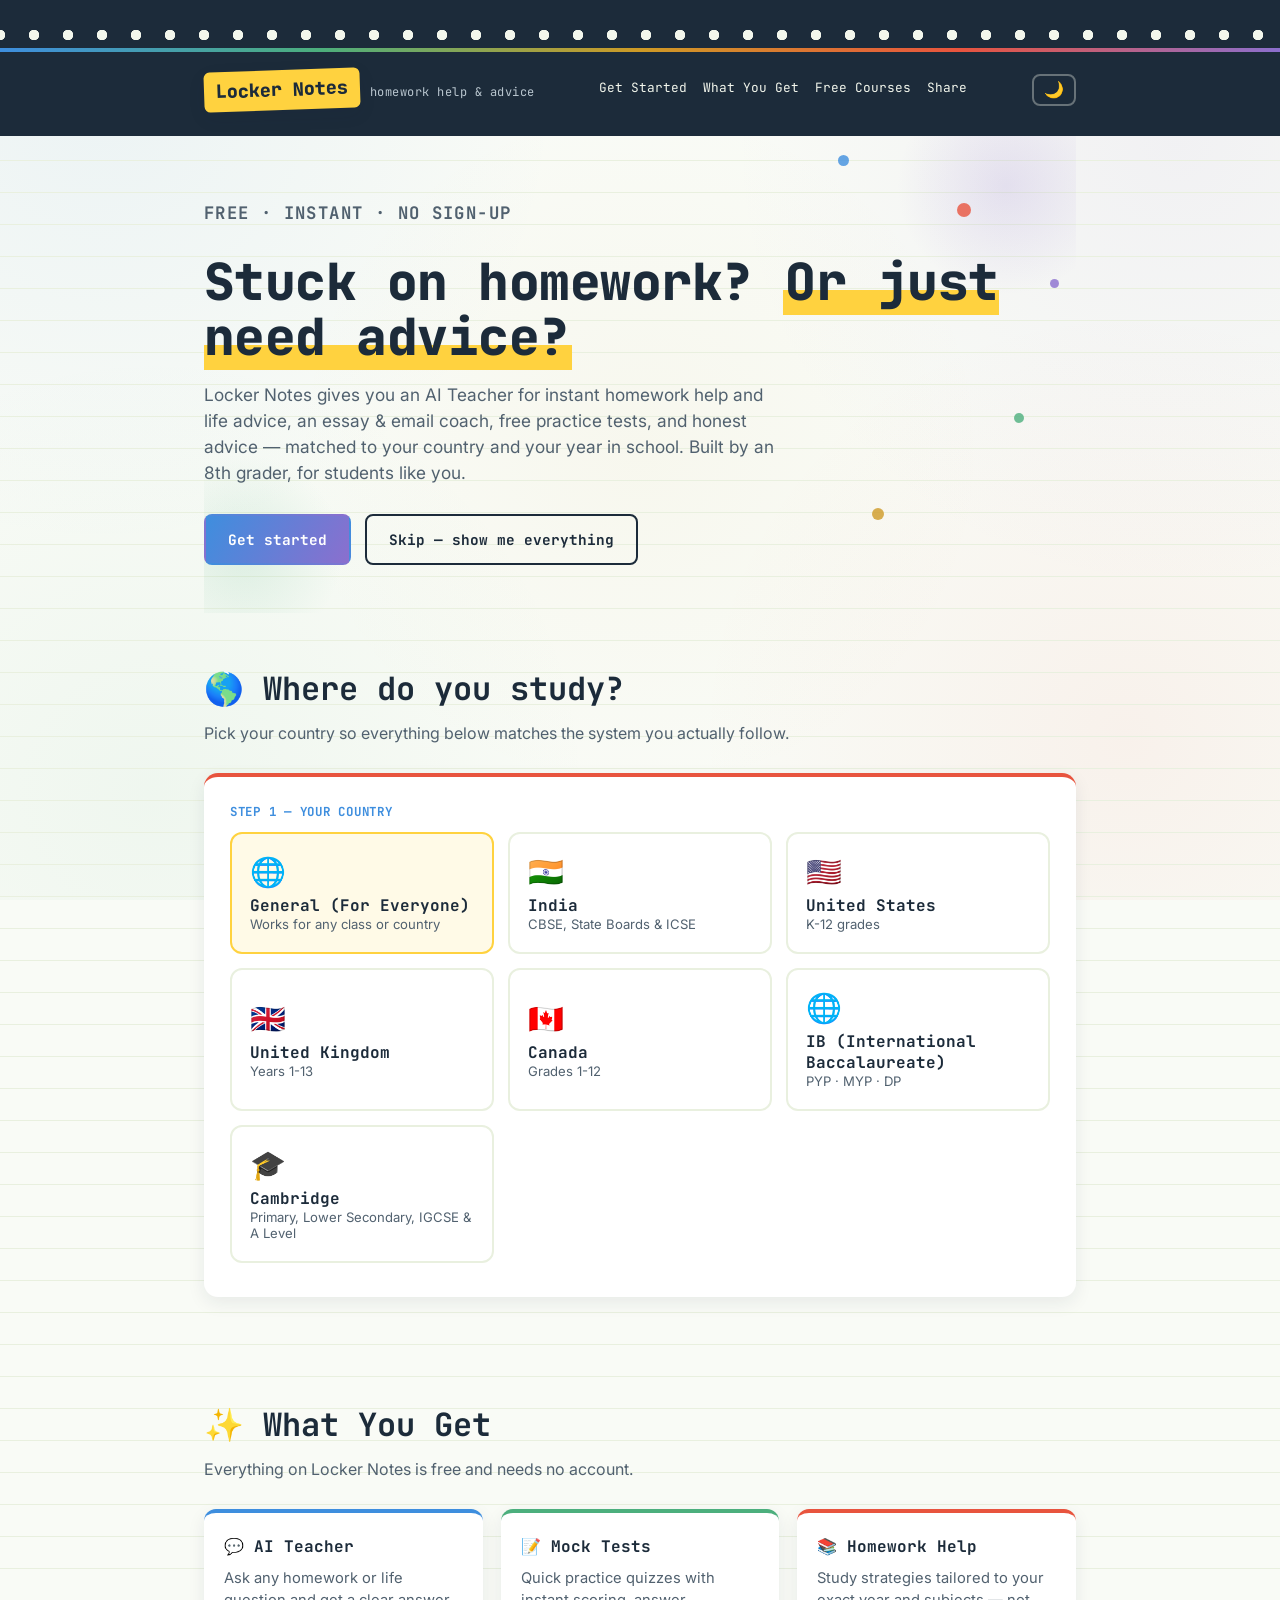
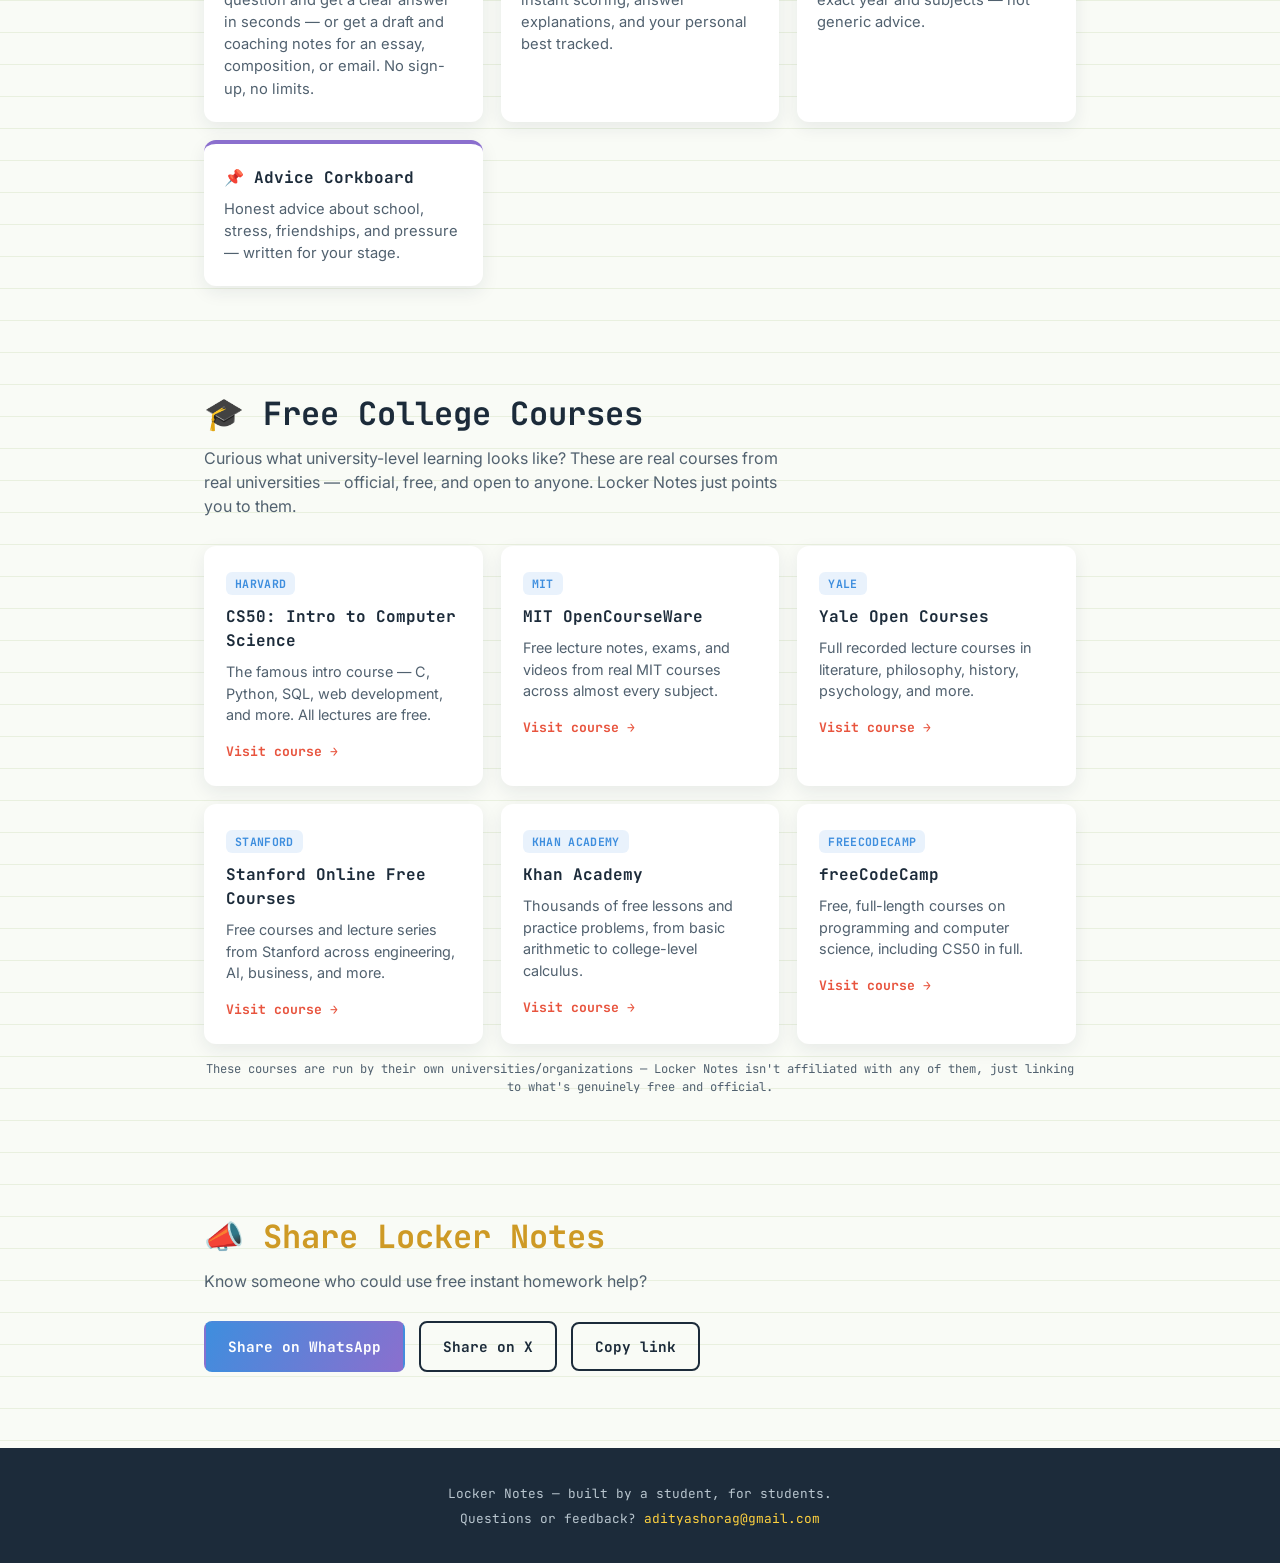
==== commit 1247a30a: "python -m http.server 8000" ====
--- a/index.html
+++ b/index.html
@@ -22,6 +22,9 @@
 <script type='module' src='https://static.cloudflareinsights.com/beacon.min.js' data-cf-beacon='{"token": "ec86fbf6aa5c4fb08f10c71c2e8cd34a"}'></script>
 <title>Locker Notes &mdash; Free AI Teacher, Homework Help &amp; Mock Tests</title>
 <meta name="description" content="Free instant AI Teacher for homework help and advice, plus practice tests, for students. Pick your country and class. No sign-up needed.">
+<link rel="canonical" href="https://adityashorag-crypto.github.io/Locker-Notes/">
+<meta property="og:site_name" content="Locker Notes">
+<script type="application/ld+json">{"@context":"https://schema.org","@type":"WebSite","name":"Locker Notes","alternateName":"LockerNotes","url":"https://adityashorag-crypto.github.io/Locker-Notes/","description":"Free instant AI Teacher, homework help, mock tests and advice for students."}</script>
 <meta property="og:title" content="Locker Notes &mdash; Free AI Teacher, Homework Help &amp; Advice">
 <meta property="og:description" content="Free instant AI Teacher, homework help, mock tests, and advice for students. Built by an 8th grader.">
 <meta property="og:type" content="website">
@@ -32,6 +35,15 @@
 <link rel="stylesheet" href="style.css">
 </head>
 <body>
+<div id="intro" onclick="this.remove()" aria-hidden="true">
+<i class="in-dot"></i><i class="in-dot"></i><i class="in-dot"></i><i class="in-dot"></i><i class="in-dot"></i>
+<div class="in-logo">Locker Notes</div>
+<div class="in-line"></div>
+<p class="in-tag">free homework help &amp; advice for students</p>
+<p class="in-skip">tap to skip</p>
+</div>
+<script>try{if(sessionStorage.getItem('lnIntro')){document.getElementById('intro').remove();}else{sessionStorage.setItem('lnIntro','1');}}catch(e){}</script>
+
 <header>
 <div class="spiral"></div>
 <div class="thread"></div>
--- a/style.css
+++ b/style.css
@@ -0,0 +1,541 @@
+:root{
+--paper:#F9FBF6;
+--paper-line:#E9F0DF;
+--panel:#FFFFFF;
+--ink:#1C2B3A;
+--ink-soft:#51616F;
+--dark-navy:#1C2B3A;
+--cream:#F2F6EC;
+--highlighter:#FFD23F;
+--blue:#3E8EDE;
+--green:#4CAF7D;
+--coral:#E8543E;
+--mustard:#CE9A25;
+--purple:#8B6FCE;
+--radius:14px;
+--shadow:0 6px 18px rgba(28,43,58,0.08);
+--mono:'JetBrains Mono', ui-monospace, monospace;
+--sans:'Inter', system-ui, sans-serif;
+}
+:root[data-theme="dark"]{
+--paper:#121A22;
+--paper-line:#232F3A;
+--panel:#1B2530;
+--ink:#E8EEF2;
+--ink-soft:#9FB0BD;
+}
+*{box-sizing:border-box;}
+html{scroll-behavior:smooth;}
+@media (prefers-reduced-motion: reduce){
+html{scroll-behavior:auto;}
+*{animation-duration:0.001ms !important; transition-duration:0.001ms !important;}
+}
+body{
+margin:0;
+background:
+linear-gradient(var(--paper-line) 1px, transparent 1px),
+radial-gradient(circle at 8% 10%, rgba(62,142,222,0.07), transparent 32%),
+radial-gradient(circle at 92% 16%, rgba(139,111,206,0.07), transparent 32%),
+radial-gradient(circle at 12% 88%, rgba(76,175,125,0.06), transparent 32%),
+radial-gradient(circle at 88% 82%, rgba(232,84,62,0.06), transparent 32%),
+radial-gradient(circle at 50% 50%, rgba(206,154,37,0.04), transparent 45%);
+background-size: 100% 32px, cover, cover, cover, cover, cover;
+background-attachment: scroll, fixed, fixed, fixed, fixed, fixed;
+background-color:var(--paper);
+color:var(--ink);
+font-family:var(--sans);
+line-height:1.5;
+-webkit-font-smoothing:antialiased;
+transition: background-color 0.3s ease, color 0.3s ease;
+}
+a{color:var(--blue);}
+a:focus-visible, button:focus-visible, input:focus-visible, textarea:focus-visible, select:focus-visible{
+outline:3px solid var(--blue);
+outline-offset:2px;
+border-radius:4px;
+}
+.wrap{max-width:920px; margin:0 auto; padding:0 24px;}
+
+/* ---------- Header : spiral notebook edge ---------- */
+header{
+background:var(--dark-navy);
+color:var(--cream);
+padding-top:22px;
+position:relative;
+}
+.spiral{
+height:26px;
+background-image: radial-gradient(circle 6px, var(--cream) 5px, transparent 5.5px);
+background-size:34px 26px;
+background-position: 17px center;
+background-repeat:repeat-x;
+background-color:var(--dark-navy);
+}
+.thread{
+height:4px;
+background:linear-gradient(90deg, var(--blue), var(--green), var(--mustard), var(--coral), var(--purple));
+}
+.header-inner{
+display:flex; align-items:center; justify-content:space-between;
+padding:18px 24px 26px;
+max-width:920px; margin:0 auto;
+flex-wrap:wrap; gap:12px;
+}
+.brand{
+display:flex; align-items:baseline; gap:10px;
+}
+.brand-tab{
+font-family:var(--mono); font-weight:800; font-size:1.15rem;
+background:var(--highlighter); color:var(--dark-navy);
+padding:6px 12px; border-radius:6px;
+transform:rotate(-2deg);
+box-shadow:var(--shadow);
+}
+.brand-sub{ font-family:var(--mono); font-size:0.75rem; color:#B9C6CF; letter-spacing:0.04em;}
+nav{display:flex; gap:16px; font-family:var(--mono); font-size:0.8rem; flex-wrap:wrap;}
+nav a{color:var(--cream); text-decoration:none; border-bottom:2px solid transparent; padding-bottom:2px; transition:border-color 0.2s ease, color 0.2s ease;}
+nav a:hover{border-bottom-color:var(--highlighter);}
+.theme-toggle{
+background:transparent; border:2px solid rgba(242,246,236,0.35); border-radius:8px;
+color:var(--cream); font-size:1rem; padding:6px 10px; cursor:pointer; line-height:1;
+transition:background 0.2s ease, transform 0.15s ease;
+}
+.theme-toggle:hover{background:rgba(242,246,236,0.12);}
+.theme-toggle:active{transform:scale(0.92);}
+
+/* ---------- Hero ---------- */
+.hero{padding:64px 0 48px; position:relative; overflow:hidden;}
+.hero::before{
+content:"";
+position:absolute; top:-60px; right:-40px; width:220px; height:220px;
+background:radial-gradient(circle, rgba(139,111,206,0.16), transparent 70%);
+z-index:0; pointer-events:none;
+}
+.hero::after{
+content:"";
+position:absolute; bottom:-40px; left:-60px; width:200px; height:200px;
+background:radial-gradient(circle, rgba(76,175,125,0.14), transparent 70%);
+z-index:0; pointer-events:none;
+}
+.hero > *{position:relative; z-index:1;}
+.hero-confetti{position:absolute; inset:0; overflow:hidden; pointer-events:none;}
+.confetti{position:absolute; border-radius:50%; opacity:0.8;}
+.confetti.c1{width:14px; height:14px; background:var(--coral); top:14%; right:12%;}
+.confetti.c2{width:10px; height:10px; background:var(--green); top:58%; right:6%;}
+.confetti.c3{width:12px; height:12px; background:var(--mustard); top:78%; right:22%;}
+.confetti.c4{width:9px; height:9px; background:var(--purple); top:30%; right:2%;}
+.confetti.c5{width:11px; height:11px; background:var(--blue); top:4%; right:26%;}
+.eyebrow{
+font-family:var(--mono); font-size:0.8rem; color:var(--blue);
+letter-spacing:0.08em; text-transform:uppercase; margin:0 0 14px; font-weight:700;
+}
+h1{
+font-family:var(--mono); font-weight:800;
+font-size:clamp(2rem, 5vw, 3.2rem);
+line-height:1.08; margin:0 0 18px; letter-spacing:-0.01em;
+}
+h1 .hl{
+background-image: linear-gradient(transparent 62%, var(--highlighter) 62%);
+background-repeat: no-repeat;
+background-size: 0% 100%;
+animation: highlightSweep 0.7s ease-out 0.3s forwards;
+padding: 0 2px;
+}
+@keyframes highlightSweep{
+to { background-size: 100% 100%; }
+}
+.hero p{
+font-size:1.08rem; color:var(--ink-soft); max-width:52ch; margin:0 0 28px;
+}
+.cta-row{display:flex; gap:14px; flex-wrap:wrap;}
+.btn{
+font-family:var(--mono); font-weight:700; font-size:0.9rem;
+padding:13px 22px; border-radius:8px; text-decoration:none;
+border:2px solid var(--ink); cursor:pointer; display:inline-block;
+transition:transform 0.15s ease, filter 0.15s ease, background 0.15s ease, color 0.15s ease, border-color 0.15s ease;
+}
+.btn-solid{background:linear-gradient(120deg, var(--blue), var(--purple)); color:#fff; border-color:transparent;}
+.btn-solid:hover{filter:brightness(1.08); transform:translateY(-1px);}
+.btn-solid:active{transform:scale(0.97);}
+.btn-ghost{background:transparent; color:var(--ink);}
+.btn-ghost:hover{background:rgba(62,142,222,0.08); border-color:var(--blue); color:var(--blue);}
+.btn-ghost:active{transform:scale(0.97);}
+section{padding:52px 0;}
+.section-head{margin-bottom:28px; max-width:60ch;}
+.section-head h2{
+font-family:var(--mono); font-size:clamp(1.5rem,3vw,2rem); margin:0 0 8px;
+}
+.section-head p{color:var(--ink-soft); margin:0;}
+#classpicker .section-head h2{color:var(--coral);}
+#quick .section-head h2{color:var(--blue);}
+#help .section-head h2{color:var(--green);}
+#mocktest .section-head h2{color:var(--green);}
+#ask .section-head h2{color:var(--coral);}
+#advice .section-head h2{color:var(--purple);}
+#share .section-head h2{color:var(--mustard);}
+#support .section-head h2{color:var(--mustard);}
+
+/* ---------- Scroll-reveal ---------- */
+.reveal{opacity:0; transform:translateY(24px); transition:opacity 0.6s ease, transform 0.6s ease;}
+.reveal.in-view{opacity:1; transform:translateY(0);}
+
+/* ---------- Class Picker ---------- */
+.class-wrap{
+background:var(--panel); border-radius:var(--radius);
+box-shadow:var(--shadow); padding:26px;
+border-top:4px solid var(--coral);
+}
+.class-grid{
+display:grid; grid-template-columns:repeat(4, 1fr); gap:10px;
+}
+.class-btn{
+font-family:var(--mono); font-weight:700; font-size:0.95rem;
+padding:16px 8px; border-radius:10px; border:2px solid var(--paper-line);
+background:var(--paper); color:var(--ink); cursor:pointer;
+transition:transform 0.12s ease, border-color 0.15s ease, background 0.15s ease;
+}
+.class-btn:hover{border-color:var(--coral);}
+.class-btn:active{transform:scale(0.95);}
+.class-btn.active{
+background:linear-gradient(120deg, var(--blue), var(--purple)); color:#fff; border-color:transparent;
+}
+.class-current{font-family:var(--mono); font-size:0.85rem; color:var(--ink-soft); margin:16px 0 0;}
+.class-current strong{color:var(--coral);}
+
+/* ---------- Quick Answers ---------- */
+.search-wrap{
+background:var(--panel); border-radius:var(--radius);
+box-shadow:var(--shadow); padding:26px 26px 22px;
+border-top:4px solid var(--blue);
+}
+.search-input{
+width:100%; font-family:var(--sans); font-size:1.05rem;
+padding:14px 16px; border-radius:10px; border:2px solid var(--paper-line);
+background:var(--paper); color:var(--ink);
+}
+.search-input:focus{border-color:var(--blue); outline:none;}
+.search-hint{font-family:var(--mono); font-size:0.78rem; color:var(--ink-soft); margin:10px 0 0;}
+.search-trust{font-family:var(--mono); font-size:0.78rem; color:var(--green); margin:4px 0 0; font-weight:700;}
+.qa-results{display:grid; gap:16px; margin-top:20px;}
+.qa-item{border-left:4px solid var(--blue); padding:8px 12px 8px 16px; border-radius:0 8px 8px 0;}
+.qa-item[data-tag="math"]{border-color:var(--blue); background:rgba(62,142,222,0.05);}
+.qa-item[data-tag="sci"]{border-color:var(--green); background:rgba(76,175,125,0.06);}
+.qa-item[data-tag="eng"]{border-color:var(--coral); background:rgba(232,84,62,0.05);}
+.qa-item[data-tag="hist"]{border-color:var(--mustard); background:rgba(206,154,37,0.06);}
+.qa-item[data-tag="life"]{border-color:var(--purple); background:rgba(139,111,206,0.06);}
+.qa-item .q{font-family:var(--mono); font-weight:700; font-size:0.95rem; margin:0 0 4px;}
+.qa-item .a{margin:0; color:var(--ink-soft); font-size:0.95rem;}
+.qa-empty{font-size:0.95rem; color:var(--ink-soft); padding:8px 4px;}
+.qa-empty a{color:var(--blue); font-weight:600;}
+
+/* ---------- Binder tabs (Homework Help) ---------- */
+.tabbar{display:flex; gap:6px; flex-wrap:wrap; margin-bottom:0;}
+.tab-btn{
+font-family:var(--mono); font-weight:700; font-size:0.85rem;
+padding:12px 18px 10px; border:none; cursor:pointer;
+border-radius:10px 10px 0 0;
+background:#E4EADB; color:var(--ink-soft);
+position:relative; top:2px;
+transition:color 0.15s ease, background 0.15s ease, transform 0.1s ease;
+}
+:root[data-theme="dark"] .tab-btn{background:#232F3A;}
+.tab-btn:active{transform:scale(0.96);}
+.tab-btn[aria-selected="true"]{
+background:var(--panel); color:var(--ink);
+box-shadow:0 -2px 8px rgba(28,43,58,0.06);
+}
+.tab-btn[data-c="math"][aria-selected="true"]{border-top:4px solid var(--blue);}
+.tab-btn[data-c="sci"][aria-selected="true"]{border-top:4px solid var(--green);}
+.tab-btn[data-c="eng"][aria-selected="true"]{border-top:4px solid var(--coral);}
+.tab-btn[data-c="hist"][aria-selected="true"]{border-top:4px solid var(--mustard);}
+.tab-btn[data-c="math"]:hover{color:var(--blue);}
+.tab-btn[data-c="sci"]:hover{color:var(--green);}
+.tab-btn[data-c="eng"]:hover{color:var(--coral);}
+.tab-btn[data-c="hist"]:hover{color:var(--mustard);}
+.panel-wrap{
+background:var(--panel); border-radius:0 12px 12px 12px;
+box-shadow:var(--shadow); padding:28px 26px;
+}
+.panel{display:none;}
+.panel.active{display:block;}
+.panel h3{font-family:var(--mono); font-size:1.05rem; margin:0 0 4px;}
+.panel .sub{color:var(--ink-soft); font-size:0.9rem; margin:0 0 18px;}
+.tip-list{list-style:none; margin:0; padding:0; display:grid; gap:14px;}
+.tip-list li{
+padding-left:30px; position:relative; font-size:0.98rem;
+}
+.tip-list li::before{
+content:"→"; position:absolute; left:0; font-family:var(--mono); font-weight:700; color:var(--blue);
+}
+.panel[data-p="sci"] .tip-list li::before{color:var(--green);}
+.panel[data-p="eng"] .tip-list li::before{color:var(--coral);}
+.panel[data-p="hist"] .tip-list li::before{color:var(--mustard);}
+.tip-list strong{display:block; font-family:var(--mono); font-size:0.92rem; margin-bottom:2px;}
+
+/* ---------- Mock Tests ---------- */
+.mock-wrap{
+background:var(--panel); border-radius:var(--radius);
+box-shadow:var(--shadow); padding:26px;
+border-top:4px solid var(--green);
+}
+.mock-controls{display:flex; gap:12px; flex-wrap:wrap; margin-bottom:6px;}
+.mock-controls select{
+font-family:var(--sans); font-size:1rem; padding:10px 14px; border-radius:8px;
+border:2px solid var(--paper-line); background:var(--paper); color:var(--ink);
+}
+.mock-controls select:focus{border-color:var(--green); outline:none;}
+.mock-note{font-family:var(--mono); font-size:0.78rem; color:var(--ink-soft); margin:10px 0 18px;}
+.mock-best-info{font-family:var(--mono); font-size:0.85rem; color:var(--ink-soft); margin:0 0 12px;}
+.mock-progress-track{width:100%; height:8px; background:var(--paper-line); border-radius:4px; overflow:hidden; margin-bottom:18px;}
+.mock-progress-fill{height:100%; width:0%; background:linear-gradient(90deg, var(--green), var(--blue)); transition:width 0.3s ease;}
+.mock-result{
+font-family:var(--mono); font-weight:700; font-size:1.05rem; color:var(--green);
+margin-bottom:16px; display:none; padding:12px 16px; background:rgba(76,175,125,0.1); border-radius:8px;
+}
+.mock-result.visible{display:block;}
+.mock-result.perfect{
+background:rgba(255,210,63,0.3); color:var(--dark-navy); border:2px solid var(--highlighter);
+animation:perfectPulse 0.5s ease;
+}
+@keyframes perfectPulse{
+0%{transform:scale(0.94);}
+60%{transform:scale(1.04);}
+100%{transform:scale(1);}
+}
+.mock-question{
+background:var(--paper); border-radius:10px; padding:16px 18px; margin-bottom:14px;
+border-left:4px solid var(--green);
+}
+.mock-q-text{font-family:var(--mono); font-weight:700; font-size:0.92rem; margin:0 0 10px;}
+.mock-option{
+display:flex; align-items:center; gap:8px; padding:8px 10px; border-radius:6px;
+margin-bottom:4px; cursor:pointer; font-size:0.95rem;
+}
+.mock-option:hover{background:rgba(76,175,125,0.08);}
+.mock-option.correct{background:rgba(76,175,125,0.22); font-weight:700;}
+.mock-option.incorrect{background:rgba(232,84,62,0.18); text-decoration:line-through;}
+.mock-soon{
+background:var(--paper); border-radius:10px; padding:28px 22px; text-align:center;
+border:2px dashed var(--paper-line);
+}
+.mock-soon p{font-family:var(--mono); color:var(--ink-soft); margin:0; font-size:0.95rem;}
+
+/* ---------- Confetti celebration ---------- */
+.confetti-piece{
+position:fixed; top:-20px; width:9px; height:14px; opacity:0.95;
+z-index:999; pointer-events:none; border-radius:2px;
+animation-name:confettiFall; animation-timing-function:ease-in; animation-fill-mode:forwards;
+}
+@keyframes confettiFall{
+0%{ transform:translateY(0) rotate(0deg); opacity:1; }
+100%{ transform:translateY(100vh) rotate(560deg); opacity:0; }
+}
+
+/* ---------- Ask Anything ---------- */
+.ask-wrap{
+background:var(--panel); border-radius:var(--radius);
+box-shadow:var(--shadow); padding:26px;
+border-top:4px solid var(--coral);
+}
+#questionInput{
+width:100%; font-family:var(--sans); font-size:1.05rem;
+padding:14px 16px; border-radius:10px; border:2px solid var(--paper-line);
+background:var(--paper); color:var(--ink); resize:vertical; min-height:100px;
+}
+#questionInput:focus{border-color:var(--coral); outline:none;}
+.ask-wrap .btn{margin-top:14px;}
+.ask-note{font-family:var(--mono); font-size:0.78rem; color:var(--ink-soft); margin:10px 0 0;}
+.answer-box{
+margin-top:20px; padding:16px 18px; border-radius:10px;
+background:var(--paper); border-left:4px solid var(--coral);
+font-size:0.98rem; color:var(--ink);
+display:none;
+}
+.answer-box.visible{display:block;}
+.answer-box.loading{color:var(--ink-soft); font-style:italic;}
+.answer-box.error{border-left-color:#B23A28; color:#B23A28;}
+.answer-main{white-space:pre-wrap;}
+.flow-chart{display:flex; flex-direction:column; gap:6px; margin-top:16px; align-items:flex-start;}
+.flow-step{
+background:#fff; border-left:4px solid var(--coral); border-radius:0 8px 8px 0;
+padding:10px 14px; font-family:var(--mono); font-size:0.85rem; color:var(--ink);
+box-shadow:var(--shadow); max-width:100%;
+}
+:root[data-theme="dark"] .flow-step{background:var(--panel);}
+.flow-arrow{font-family:var(--mono); font-weight:700; color:var(--coral); font-size:1rem; padding-left:14px;}
+
+/* ---------- AI Teacher: Essay & Email Coach ---------- */
+.coach-form{display:grid; gap:12px; margin-top:14px;}
+.coach-row{display:flex; gap:10px; flex-wrap:wrap;}
+.coach-select, .coach-input{
+font-family:var(--sans); font-size:0.98rem;
+padding:12px 14px; border-radius:10px; border:2px solid var(--paper-line);
+background:var(--paper); color:var(--ink);
+}
+.coach-select:focus, .coach-input:focus{border-color:var(--purple); outline:none;}
+.coach-select{flex:1; min-width:150px;}
+.coach-input{flex:2; min-width:200px;}
+.coach-form .btn{justify-self:start;}
+.coach-output{margin-top:20px; display:none;}
+.coach-output.visible{display:block;}
+.coach-draft{
+padding:16px 18px; border-radius:10px; background:var(--paper); border-left:4px solid var(--purple);
+white-space:pre-wrap; font-size:0.98rem; color:var(--ink); margin-bottom:14px;
+}
+.coach-notes{
+padding:14px 18px; border-radius:10px; background:rgba(139,111,206,0.08); border-left:4px solid var(--purple);
+font-size:0.92rem; color:var(--ink); white-space:pre-wrap;
+}
+.coach-notes:empty{display:none;}
+.coach-notes strong{display:block; font-family:var(--mono); font-size:0.8rem; margin-bottom:6px; color:var(--purple);}
+.coach-disclaimer{font-family:var(--mono); font-size:0.76rem; color:var(--ink-soft); margin-top:12px;}
+
+/* ---------- Advice corkboard ---------- */
+.corkboard{
+background:#DCC9A3;
+border-radius:var(--radius);
+padding:34px 28px;
+display:grid; grid-template-columns:repeat(auto-fit, minmax(210px,1fr));
+gap:22px;
+box-shadow: inset 0 0 0 1px rgba(0,0,0,0.04);
+}
+.note{
+background:var(--highlighter); padding:18px 18px 20px; border-radius:2px;
+box-shadow:0 8px 14px rgba(0,0,0,0.16);
+font-size:0.92rem;
+transition:transform 0.15s ease, box-shadow 0.15s ease;
+position:relative;
+color:var(--dark-navy);
+}
+.note::before{
+content:"";
+position:absolute; top:-8px; left:50%; transform:translateX(-50%);
+width:14px; height:14px; border-radius:50%;
+background:radial-gradient(circle at 35% 35%, #fff, var(--coral) 55%, #7a2418 100%);
+box-shadow:0 2px 3px rgba(0,0,0,0.35);
+}
+.note:nth-child(6n+1){transform:rotate(-2.5deg); background:var(--highlighter);}
+.note:nth-child(6n+2){transform:rotate(1.5deg); background:#B7E4C7;}
+.note:nth-child(6n+3){transform:rotate(-1.2deg); background:#AFD4F2;}
+.note:nth-child(6n+4){transform:rotate(2.4deg); background:#F3B8B0;}
+.note:nth-child(6n+5){transform:rotate(-2deg); background:#E3D2F5;}
+.note:nth-child(6n+6){transform:rotate(1.8deg); background:#F5E1B8;}
+.note:hover{transform:scale(1.04) !important; box-shadow:0 12px 20px rgba(0,0,0,0.22); z-index:2;}
+.note p{margin:0;}
+.note strong{display:block; font-family:var(--mono); font-size:0.8rem; margin-bottom:6px; color:#51616F;}
+.stream-row{display:flex; gap:10px; flex-wrap:wrap; margin-top:10px;}
+.stream-btn{flex:1; min-width:120px;}
+.tip-list li::before{color:var(--tip-color, var(--blue)) !important;}
+.advice-tier-label{font-family:var(--mono); font-size:0.78rem; color:var(--purple); font-weight:700; margin:0 0 16px;}
+
+/* ---------- Share / Support sections ---------- */
+.share-row{display:flex; gap:14px; flex-wrap:wrap; align-items:center;}
+.copy-feedback{font-family:var(--mono); font-size:0.78rem; color:var(--green); font-weight:700;}
+
+/* ---------- Footer ---------- */
+footer{
+background:var(--dark-navy); color:#B9C6CF; padding:36px 24px 28px;
+margin-top:24px; text-align:center;
+}
+footer p{font-family:var(--mono); font-size:0.8rem; margin:0 0 6px;}
+footer a{color:var(--highlighter); text-decoration:none;}
+footer a:hover{text-decoration:underline;}
+
+/* ---------- Responsive ---------- */
+@media (max-width:640px){
+.header-inner{flex-direction:column; align-items:flex-start;}
+nav{gap:12px; flex-wrap:wrap; font-size:0.76rem;}
+.hero{padding:44px 0 32px;}
+.corkboard{padding:24px 18px;}
+.panel-wrap{padding:22px 18px;}
+.class-grid{grid-template-columns:repeat(3, 1fr);}
+}
+
+/* ---------- Homepage extras ---------- */
+.country-grid{display:grid; grid-template-columns:repeat(auto-fit,minmax(200px,1fr)); gap:14px; margin-bottom:8px;}
+.country-card{
+background:var(--panel); border:2px solid var(--paper-line); border-radius:12px;
+padding:20px 18px; cursor:pointer; text-align:left; font-family:var(--sans);
+transition:transform 0.12s ease, border-color 0.15s ease, box-shadow 0.15s ease;
+color:var(--ink);
+}
+.country-card:hover{border-color:var(--blue); box-shadow:var(--shadow);}
+.country-card:active{transform:scale(0.97);}
+.country-card.active{border-color:var(--blue); background:rgba(62,142,222,0.07);}
+.country-flag{font-size:1.8rem; display:block; margin-bottom:6px;}
+.country-name{font-family:var(--mono); font-weight:700; font-size:1rem; display:block;}
+.country-sub{font-size:0.82rem; color:var(--ink-soft);}
+.general-card{border-color:var(--highlighter); background:rgba(255,210,63,0.12);}
+.general-card:hover{border-color:var(--mustard);}
+.level-grid{display:grid; grid-template-columns:repeat(4,1fr); gap:10px; margin-top:8px;}
+.level-btn{
+font-family:var(--mono); font-weight:700; font-size:0.95rem;
+padding:16px 8px; border-radius:10px; border:2px solid var(--paper-line);
+background:var(--paper); color:var(--ink); cursor:pointer; text-decoration:none;
+display:block; text-align:center;
+transition:transform 0.12s ease, border-color 0.15s ease, background 0.15s ease;
+}
+.level-btn:hover{border-color:var(--coral); color:var(--ink);}
+.level-btn:active{transform:scale(0.95);}
+.general-btn{
+grid-column:1 / -1; background:linear-gradient(120deg, var(--highlighter), var(--mustard));
+border-color:transparent; color:var(--dark-navy); font-size:1rem; padding:18px;
+}
+.general-btn:hover{filter:brightness(1.06); color:var(--dark-navy);}
+.step-label{font-family:var(--mono); font-size:0.78rem; color:var(--blue); font-weight:700; letter-spacing:0.06em; text-transform:uppercase; margin:0 0 10px;}
+.feature-grid{display:grid; grid-template-columns:repeat(auto-fit,minmax(210px,1fr)); gap:18px;}
+.feature-card{background:var(--panel); border-radius:12px; padding:22px 20px; box-shadow:var(--shadow); border-top:4px solid var(--blue);}
+.feature-card:nth-child(2){border-top-color:var(--green);}
+.feature-card:nth-child(3){border-top-color:var(--coral);}
+.feature-card:nth-child(4){border-top-color:var(--purple);}
+.feature-card h3{font-family:var(--mono); font-size:1rem; margin:0 0 8px;}
+.feature-card p{margin:0; font-size:0.92rem; color:var(--ink-soft);}
+.back-link{font-family:var(--mono); font-size:0.85rem; display:inline-block; margin-bottom:18px; text-decoration:none;}
+.back-link:hover{text-decoration:underline;}
+.page-context{
+background:var(--panel); border-radius:12px; padding:18px 22px; box-shadow:var(--shadow);
+border-left:4px solid var(--coral); margin-bottom:8px;
+display:flex; justify-content:space-between; align-items:center; gap:14px; flex-wrap:wrap;
+}
+.page-context h2{font-family:var(--mono); font-size:1.2rem; margin:0;}
+.page-context p{margin:2px 0 0; font-size:0.85rem; color:var(--ink-soft);}
+@media (max-width:640px){
+.level-grid{grid-template-columns:repeat(3,1fr);}
+}
+
+/* ---------- Free College Courses ---------- */
+.course-grid{display:grid; grid-template-columns:repeat(auto-fit,minmax(220px,1fr)); gap:18px;}
+.course-card{
+display:block; background:var(--panel); border-radius:12px; padding:22px 20px;
+box-shadow:var(--shadow); border:2px solid transparent; text-decoration:none; color:inherit;
+transition:border-color 0.15s, transform 0.15s;
+}
+.course-card:hover{border-color:var(--blue); transform:translateY(-2px);}
+.course-badge{
+display:inline-block; font-family:var(--mono); font-size:0.72rem; font-weight:700;
+letter-spacing:0.03em; text-transform:uppercase; color:var(--blue);
+background:rgba(74,144,226,0.12); padding:3px 9px; border-radius:6px; margin-bottom:10px;
+}
+.course-card h3{font-family:var(--mono); font-size:1rem; margin:0 0 8px; color:var(--ink);}
+.course-card p{margin:0 0 12px; font-size:0.9rem; color:var(--ink-soft);}
+.course-link{font-family:var(--mono); font-size:0.82rem; font-weight:700; color:var(--coral);}
+.course-note{font-family:var(--mono); font-size:0.76rem; color:var(--ink-soft); margin-top:16px; text-align:center;}
+
+/* ---------- Cinematic intro (home page) ---------- */
+#intro{position:fixed;inset:0;z-index:9999;background:#1C2B3A;display:flex;flex-direction:column;align-items:center;justify-content:center;gap:20px;overflow:hidden;cursor:pointer;animation:introOut .9s cubic-bezier(.77,0,.18,1) 3.4s forwards}
+#intro .in-dot{position:absolute;width:14px;height:14px;border-radius:50%;opacity:0;animation:introDot 2.8s ease-out forwards}
+#intro .in-dot:nth-child(1){left:18%;top:70%;background:#3E8EDE;animation-delay:.2s}
+#intro .in-dot:nth-child(2){left:78%;top:65%;background:#E8543E;animation-delay:.5s}
+#intro .in-dot:nth-child(3){left:30%;top:80%;background:#4CAF7D;animation-delay:.8s}
+#intro .in-dot:nth-child(4){left:66%;top:82%;background:#8B6FCE;animation-delay:.35s}
+#intro .in-dot:nth-child(5){left:50%;top:75%;background:#FFD23F;animation-delay:.65s}
+#intro .in-logo{font-family:var(--mono);font-weight:800;font-size:clamp(2rem,9vw,4.2rem);color:#1C2B3A;background:#FFD23F;padding:10px 26px;border-radius:14px;animation:introPop .9s cubic-bezier(.2,1.4,.4,1) .3s both}
+#intro .in-line{height:6px;width:0;border-radius:3px;background:#E8543E;animation:introLine .8s ease-out 1s forwards}
+#intro .in-tag{margin:0;font-family:var(--mono);color:#F2F6EC;font-size:clamp(.85rem,3.2vw,1.1rem);letter-spacing:.04em;animation:introFade .9s ease-out 1.5s both}
+#intro .in-skip{position:absolute;bottom:22px;margin:0;font-family:var(--mono);font-size:.75rem;color:#8fa0ae;animation:introFade .6s ease-out 2s both}
+@keyframes introPop{from{opacity:0;transform:scale(.3) rotate(-14deg)}to{opacity:1;transform:scale(1) rotate(-3deg)}}
+@keyframes introLine{to{width:min(240px,50vw)}}
+@keyframes introFade{from{opacity:0;transform:translateY(10px)}to{opacity:1;transform:none}}
+@keyframes introDot{0%{opacity:0;transform:translateY(0) scale(.4)}25%{opacity:.9}100%{opacity:0;transform:translateY(-70vh) scale(1.3)}}
+@keyframes introOut{to{transform:translateY(-100%);visibility:hidden}}
+@media (prefers-reduced-motion:reduce){#intro{display:none}}
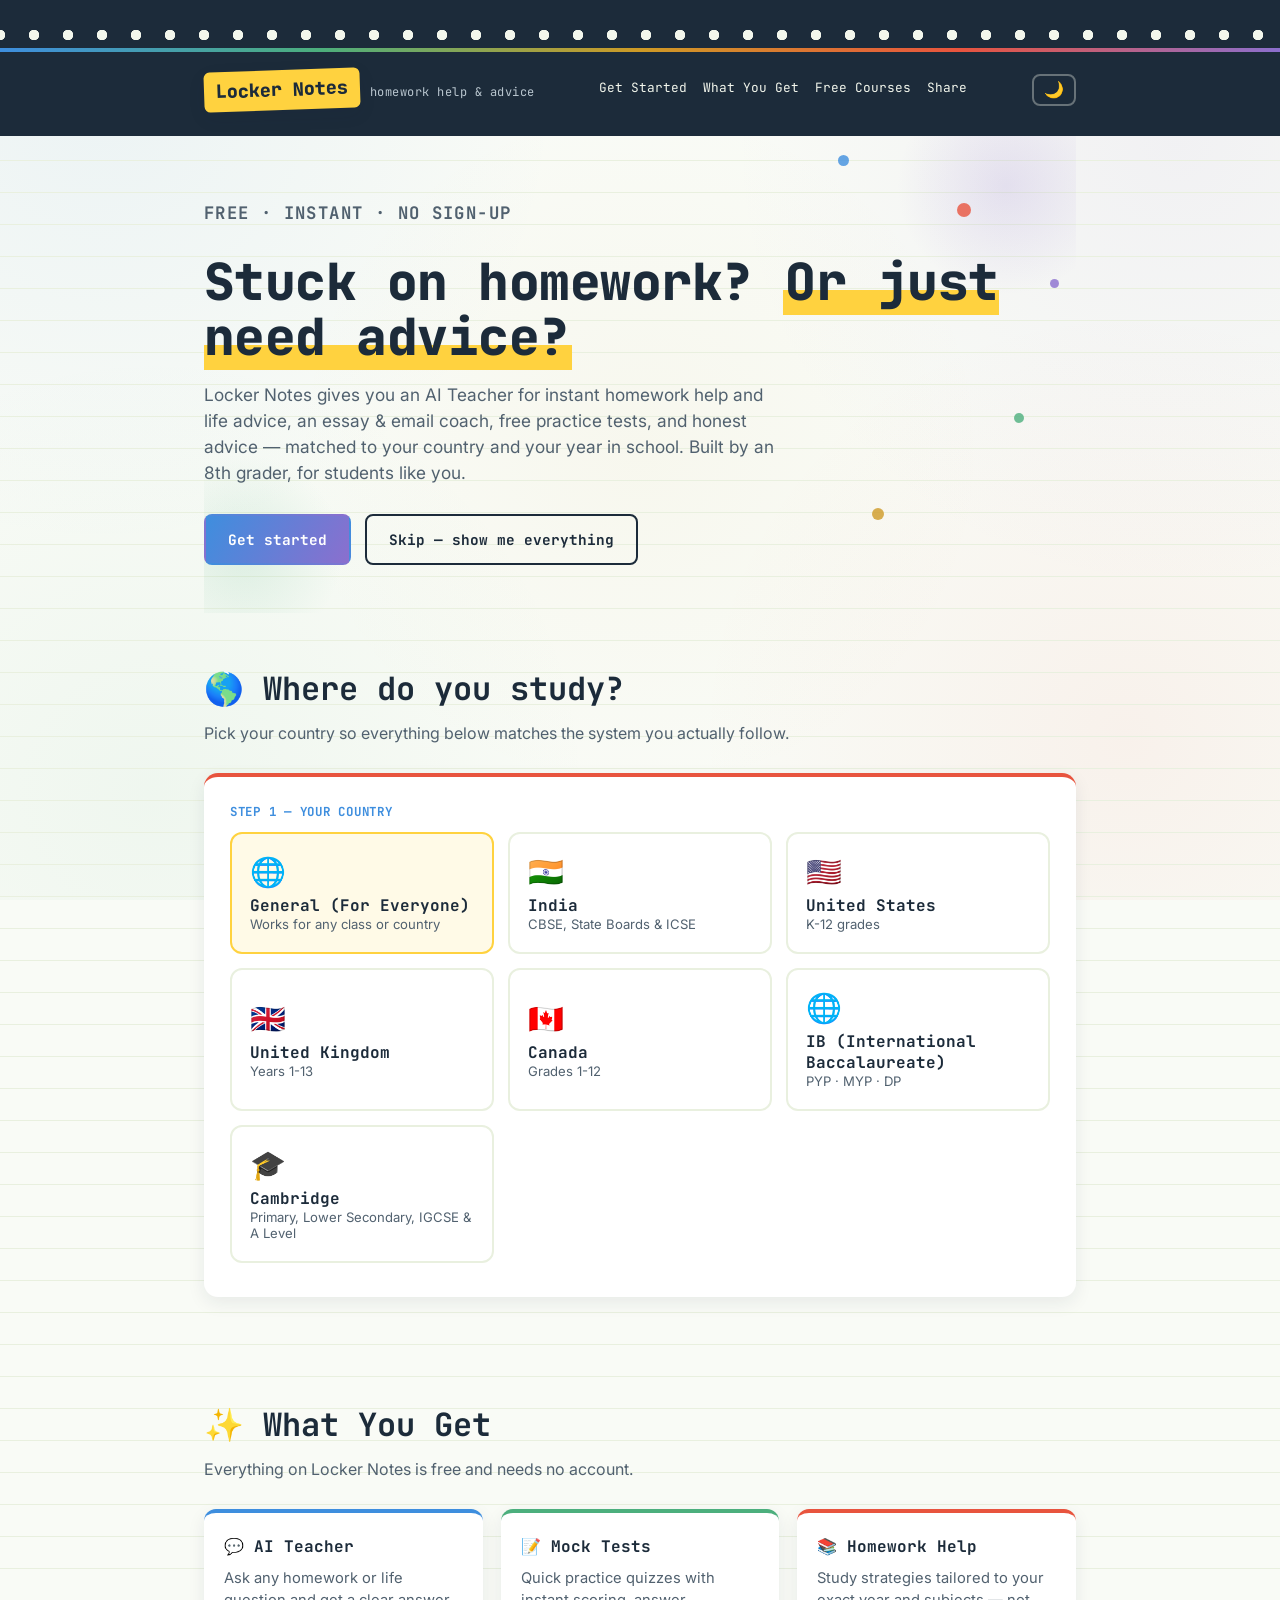
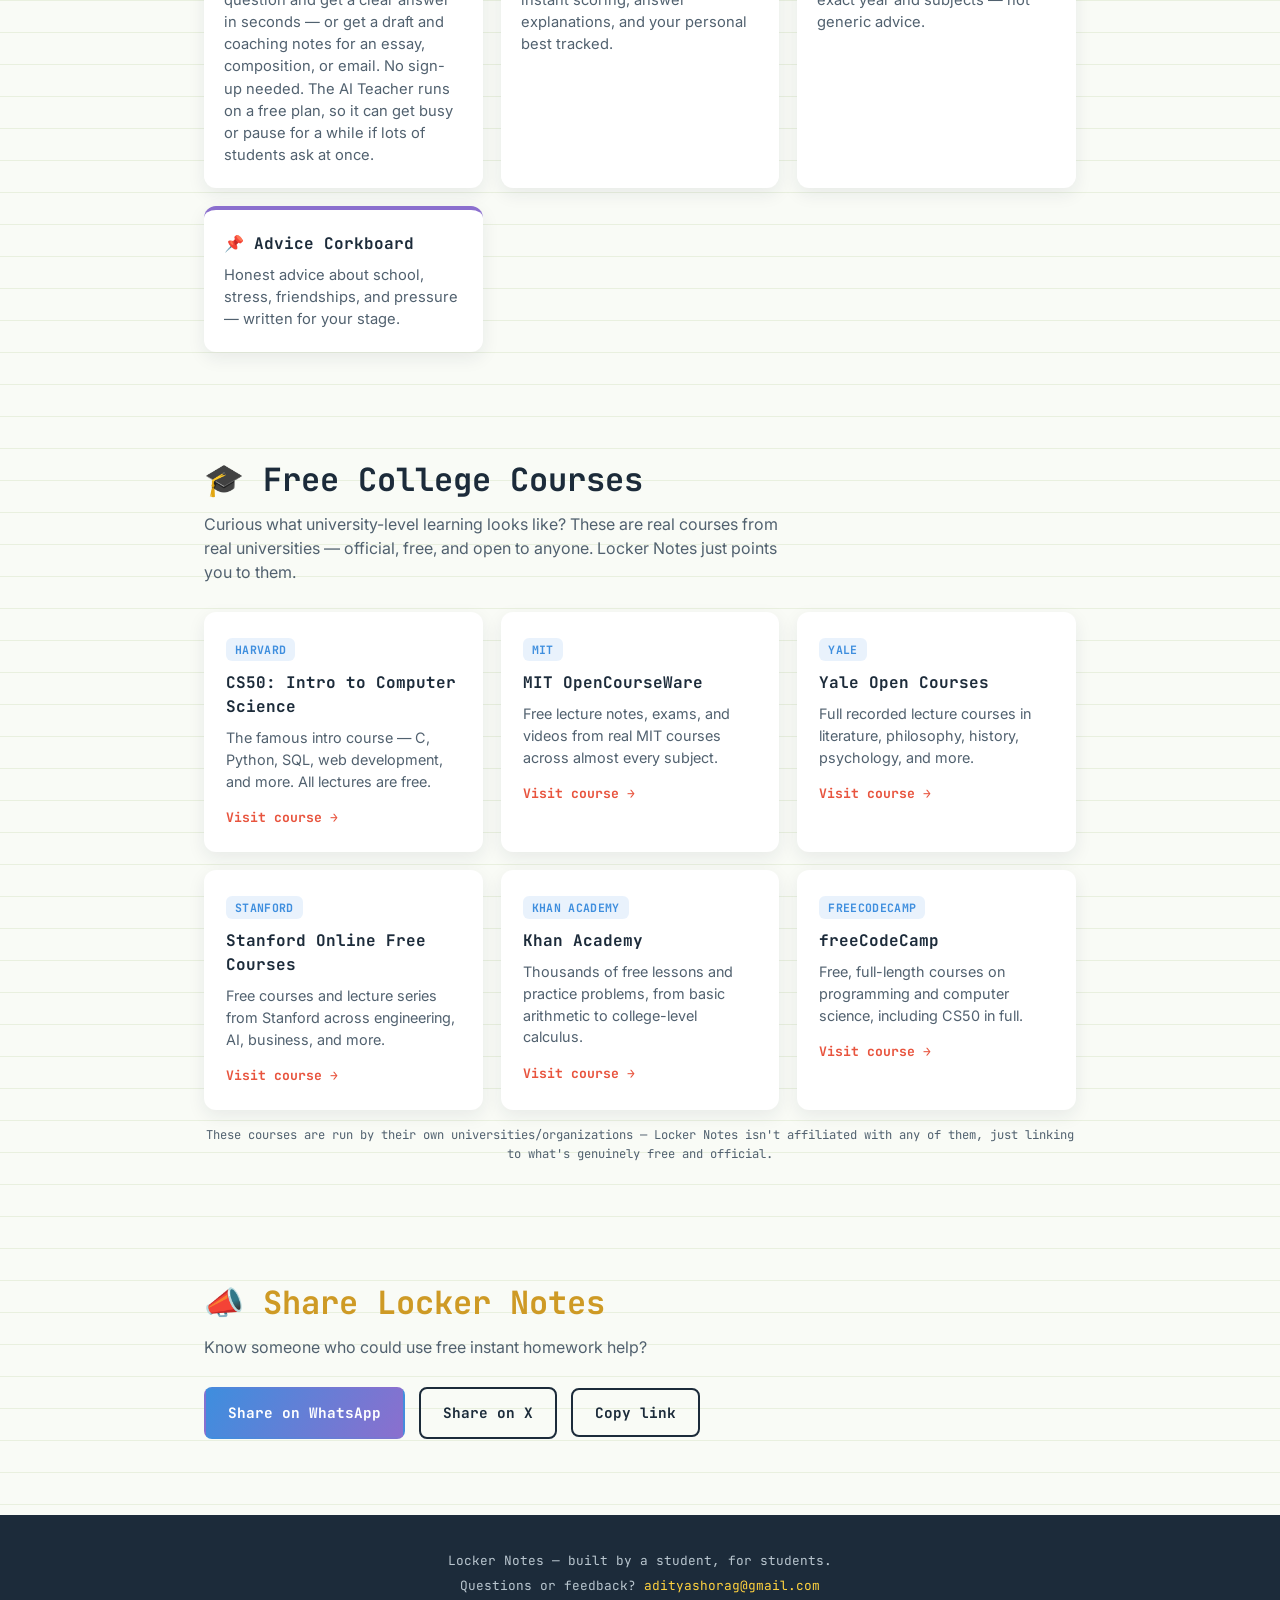
==== commit b08a7e2a: "http://localhost:8000" ====
--- a/index.html
+++ b/index.html
@@ -92,7 +92,7 @@
 <div class="feature-grid reveal">
 <div class="feature-card">
 <h3>&#128172; AI Teacher</h3>
-<p>Ask any homework or life question and get a clear answer in seconds &mdash; or get a draft and coaching notes for an essay, composition, or email. No sign-up, no limits.</p>
+<p>Ask any homework or life question and get a clear answer in seconds &mdash; or get a draft and coaching notes for an essay, composition, or email. No sign-up needed. The AI Teacher runs on a free plan, so it can get busy or pause for a while if lots of students ask at once.</p>
 </div>
 <div class="feature-card">
 <h3>&#128221; Mock Tests</h3>
--- a/style.css
+++ b/style.css
@@ -539,3 +539,19 @@
 @keyframes introDot{0%{opacity:0;transform:translateY(0) scale(.4)}25%{opacity:.9}100%{opacity:0;transform:translateY(-70vh) scale(1.3)}}
 @keyframes introOut{to{transform:translateY(-100%);visibility:hidden}}
 @media (prefers-reduced-motion:reduce){#intro{display:none}}
+.retry-btn{margin-top:12px}
+/* ---------- Study tools ---------- */
+.ask-context-row{display:flex;gap:10px;flex-wrap:wrap;margin-bottom:12px}
+.ask-context-row .coach-select,.ask-context-row .coach-input{flex:1;min-width:150px}
+.mock-retry-row{display:flex;gap:10px;flex-wrap:wrap;margin:14px 0}
+.flashcard{min-height:150px;display:flex;align-items:center;justify-content:center;text-align:center;padding:24px;margin-top:14px;border-radius:14px;border:2px solid var(--paper-line);background:var(--paper);color:var(--ink);font-family:var(--sans);font-size:1.1rem;cursor:pointer;transition:transform .25s ease,background .25s ease}
+.flashcard.back{background:#FFF6D6;color:#1C2B3A;border-color:#FFD23F}
+.flashcard:focus{outline:3px solid var(--purple);outline-offset:2px}
+.saved-notes{margin-top:18px}
+.saved-note{margin:8px 0;padding:10px 14px;border-radius:10px;border:2px solid var(--paper-line);background:var(--paper)}
+.saved-note summary{cursor:pointer;font-weight:600}
+.saved-note p{white-space:pre-wrap}
+.howto{max-width:900px;margin:0 auto;padding:12px 16px;border-radius:12px;border:2px solid var(--paper-line);background:var(--paper)}
+.howto summary{cursor:pointer;font-weight:700}
+#offlineBar{display:none;position:fixed;left:0;right:0;bottom:0;z-index:9000;padding:10px 16px;text-align:center;background:#1C2B3A;color:#FFD23F;font-family:var(--mono);font-size:.85rem}
+@media (prefers-reduced-motion:reduce){.flashcard{transition:none}}
